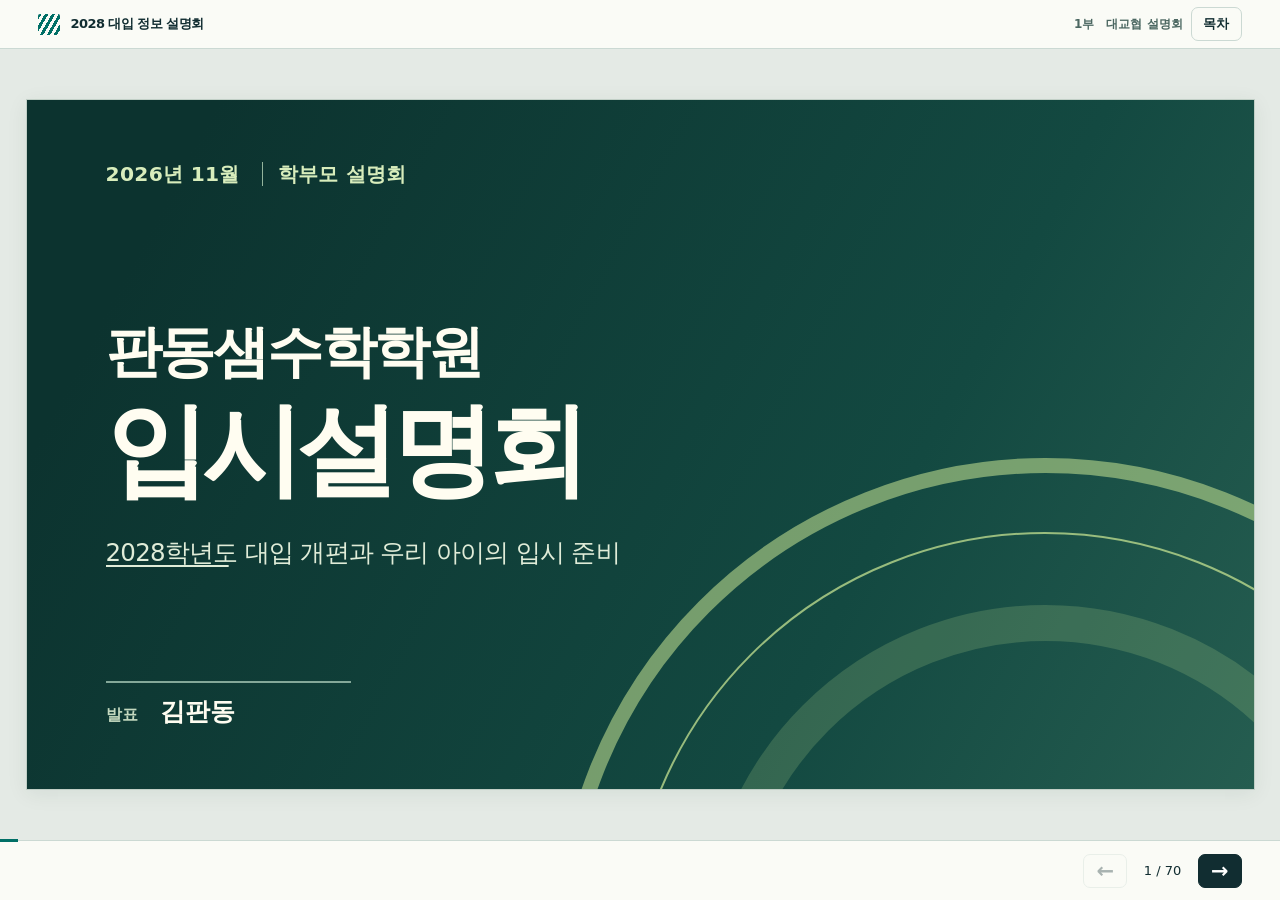
==== index.html @ 22a0c8f1 "Show full assessment criteria inline on slide 16" ====
<!doctype html>
<html lang="ko"><head><meta charset="utf-8"><meta name="viewport" content="width=device-width, initial-scale=1,viewport-fit=cover"><meta name="theme-color" content="#103e38"><title>2028 대입 정보 설명회</title><link rel="stylesheet" href="style.css?v=part1-legend-entry-1"><link rel="stylesheet" href="part1-mobile.css?v=2"><link rel="stylesheet" href="part1-intro.css?v=7"><link rel="stylesheet" href="parent-chapter.css?v=assessment2"></head><body data-former-map-count="6" data-map-url="part2.html"><header class="top"><div class="brand"><i aria-hidden="true"></i>2028 대입 정보 설명회</div><div class="topright"><span class="partlabel" id="part">1부　대교협 설명회</span><button id="toc" aria-haspopup="dialog">목차</button></div></header><main aria-label="발표 화면"><section class="slide" data-n="1" aria-label="판동샘수학학원 입시설명회"><div class="academy-cover"><div class="cover-art" aria-hidden="true"><i></i><i></i><i></i></div>
<p class="cover-edition">2026년 11월 <span>학부모 설명회</span></p>
<h1><span>판동샘수학학원</span>입시설명회</h1>
<p class="cover-sub"><span data-cue="line">2028학년도 대입 개편과 우리 아이의 입시 준비</span></p>
<p class="cover-speaker"><span>발표</span> 김판동</p></div></section>
<section class="slide" data-n="2" aria-label="CONTENTS" hidden><div class="contents"><small>2028 대입전형 주요사항</small><h1>CONTENTS</h1><a href="#3"><b>00</b>시작하기 전에<span>↗</span></a><a href="#6"><b>01</b>2028 인원 분석<span>↗</span></a><a href="#12"><b>02</b>5등급제 실시에 따른 변화<span>↗</span></a><a href="#43"><b>03</b>논서술형 평가 역량 변화<span>↗</span></a><a href="#48"><b>04</b>통합형 수능에 따른 변화<span>↗</span></a><a href="#62"><b>2부</b>진짜 우리가 궁금한것은<span>↗</span></a><a href="#65"><b>06</b>마무리<span>↗</span></a></div></section>
<section class="slide family-guide" data-n="family" hidden aria-label="2028학년도 대입 개편과 학년별 적용 기준"><div class="family-inner"><header><p>00　시작하기 전에 <span>2026년 11월 기준</span></p><h1>2028학년도 대입 개편과 학년별 적용 기준</h1></header><p class="family-topic">학년별 적용</p><section class="family-panel" id="family-panel-0" aria-label="학년별 적용"><div class="guide-pair"><div><h2>우리 아이는 몇 학년도 대입일까?</h2>
<table class="cohorts"><thead><tr><th>2026년 학년</th><th>대학 입학 연도</th><th>적용 제도</th></tr></thead><tbody><tr><th scope="row">고3</th><td>2027학년도</td><td>기존 대입제도</td></tr><tr><th data-cue="sweep" scope="row">고2</th><td data-cue="sweep" style="--cue-delay:150ms">2028학년도</td><td data-cue="sweep" style="--cue-delay:200ms">개편 첫 적용</td></tr><tr><th scope="row">고1</th><td>2029학년도</td><td>2028 개편 체제</td></tr><tr><th scope="row">중3</th><td>2030학년도</td><td>2028 개편 체제 기준</td></tr><tr><th scope="row">중2</th><td>2031학년도</td><td>2028 개편 체제 기준</td></tr><tr class="reform-possible"><th scope="row">중1</th><td>2032학년도</td><td>향후 재개편 가능</td></tr><tr class="reform-possible"><th scope="row">초6</th><td>2033학년도</td><td>향후 재개편 가능</td></tr></tbody></table></div>
<aside><h3>첫 적용은 지금 고2</h3>
<p>2027년에 수능을 보고 2028년에 대학에 입학합니다.</p>
<h4>무엇이 달라지나</h4><ul><li>국어·수학 영역의 선택과목 폐지</li><li>사회·과학탐구는 통합사회와 통합과학 모두 응시</li><li>고교 내신 석차등급은 9등급에서 5등급으로 전환</li><li>고교학점제에 맞춰 진로와 이수 과목을 함께 설계</li></ul></aside></div>
<p class="guide-note">중학생은 2028 체제를 기준으로 준비합니다. 향후 개편안이 확정되면 적용 제도가 달라질 수 있습니다.</p></section><footer>출처 · 교육부, 국가교육위원회, 국가법령정보센터 <span>03</span></footer></div></section>
<section aria-label="대입 과정 한눈에 보기" class="slide intro-slide" data-n="intro-map" hidden=""><header class="sheetHead"><div class="meta"><span>2028 대입전형 주요사항</span><span>00　시작하기 전에</span></div><h1>대입 과정 한눈에 보기</h1></header><div class="intro-body"><div class="map-focus" hidden=""><article class="route-story tone-0" hidden=""><small>수시모집</small><h2>학생부<mark>교과</mark>전형</h2><div class="story-schools"><small>2028학년도 전형 예시</small><ul><li>건국대 KU지역균형</li><li>숭실대 교과우수자전형</li><li>동국대 학교장추천인재</li></ul></div><p class="story-line">학교에서 꾸준히 쌓은 <b>내신</b>이 강점인 학생에게 어울립니다.</p></article><article class="route-story tone-1" hidden=""><small>수시모집 · 본문 표에서는 ‘종합’</small><h2><mark>학</mark>생부<mark>종</mark>합전형</h2><div class="story-schools"><small>2028학년도 전형 예시</small><ul><li>건국대 KU자기추천</li><li>숭실대 SSU미래인재(면접형)</li><li>동국대 Do Dream</li></ul></div><p class="story-line">관심 있는 과목에서 무엇을 어떻게 탐구했는지가 <b>학생부</b>에 드러나는 학생에게 어울립니다.</p></article><article class="route-story tone-2" hidden=""><small>수시모집</small><h2><mark>논술</mark>전형</h2><div class="story-schools"><small>2028학년도 전형 예시</small><ul><li>건국대 KU논술</li><li>숭실대 논술우수자전형</li><li>동국대 논술전형</li></ul></div><p class="story-line">제시문에서 찾은 근거나 수학 문제의 풀이 과정을 <b>논술 답안</b>에 설득력 있게 담는 학생에게 어울립니다.</p></article><article class="route-story tone-3" hidden=""><small>정시모집</small><h2>대학<mark>수</mark>학<mark>능</mark>력시험 <mark>위주</mark> 전형</h2><div class="story-schools"><small>2028학년도 전형 예시</small><ul><li>건국대 KU일반(학과·학부)</li><li>숭실대 수능(일반전형)</li><li>동국대 수능(일반)</li></ul></div><p class="story-line">모의고사 성적이 꾸준하고 <b>수능</b>에서 실력을 발휘하는 데 자신 있는 학생에게 어울립니다.</p></article></div>
<div class="route-root">대입</div><div class="routes"><section class="route-branch"><h2>수시모집</h2><p>수능 전에 원서 접수</p><div class="route-children"><div class="route-leaf tone-0" data-leaf="1"><strong>교과</strong><small>건국대 KU지역균형</small><span class="route-date">2027년 9월 접수<br/>12월까지 합격 발표</span></div><div class="route-leaf tone-1" data-leaf="2"><strong>학종</strong><small>건국대 KU자기추천</small><span class="route-date">2027년 9월 접수<br/>12월까지 합격 발표</span></div><div class="route-leaf tone-2" data-leaf="3"><strong>논술</strong><small>건국대 KU논술</small><span class="route-date">2027년 9월 접수<br/>대학별 고사 후 12월까지 발표</span></div></div></section><section class="route-branch regular"><h2>정시모집</h2><p>수능 성적 발표 후 원서 접수</p><div class="route-children"><div class="route-leaf tone-3" data-leaf="4"><strong>수능위주</strong><small>건국대 KU일반(학과·학부)</small><span class="route-date">2027년 11월 수능<br/>2028년 1월 접수 · 2월까지 발표</span></div></div></section></div>
<p class="intro-note">세부 내용은 대학별·전형별로 차이가 있습니다.</p></div><footer class="sheetFoot"><span>00　시작하기 전에</span><b>4</b></footer></section>
<section aria-label="자료 내 중요 단어 정리" class="slide intro-slide" data-n="intro-terms" hidden=""><header class="sheetHead"><div class="meta"><span>2028 대입전형 주요사항</span><span>00　시작하기 전에</span></div><h1>자료 내 중요 단어 정리</h1></header><div class="intro-body"><div aria-label="전형표 용어" class="gloss-tabs" role="tablist"><button aria-controls="term-panel-1" aria-selected="true" id="term-tab-1" role="tab" tabindex="0" type="button">학생부·내신·세특</button><button aria-controls="term-panel-0" aria-selected="false" id="term-tab-0" role="tab" tabindex="-1" type="button">수능 최저</button></div><section aria-labelledby="term-tab-1" class="gloss-panel" id="term-panel-1" role="tabpanel" tabindex="0"><h2><mark>학</mark>교<mark>생</mark>활기록<mark>부</mark> <span data-record-cue="short-name"><em>→ 학생부</em> <small>(교과학습발달상황)</small></span></h2>
<div class="record-sheet" data-record-cue="sheet"><h3>공통수학1 <small>한 학생의 한 학기 기록 예시</small></h3><dl>
<div><dt><span data-record-cue="grade-label">과목별 성적</span><b data-record-cue="grade-short">내신</b></dt><dd><ul class="grade-metrics" data-record-cue="metrics">
<li><strong>원점수</strong><em data-record-cue="scores">87점</em><p data-record-cue="raw-definition">지필·수행평가 결과를 반영 비율에 따라 합산한 학기 점수</p></li>
<li><strong>성취도</strong><em data-record-cue="scores">B</em><p data-record-cue="achievement-definition">과목의 학습 목표에 얼마나 도달했는지를 나타낸 수준</p></li>
<li><strong>석차등급</strong><em data-record-cue="scores">2등급 <small>(100명 중 20등)</small></em><p data-record-cue="rank-definition">같은 과목을 수강한 학생들 사이에서의 상대적 위치</p></li>
</ul></dd></div>
<div><dt><span data-record-cue="note-label"><mark>세</mark>부능력 및 <mark>특</mark>기사항</span><b data-record-cue="note-short">세특</b></dt><dd><p data-record-cue="note-definition">교과 담당 교사가 수업에서 관찰한 성취와 참여 과정을 기록합니다.</p><em data-record-cue="example-label">기록 예시</em><p data-record-cue="example-text">이차함수의 계수를 바꿔 그래프를 비교하고, 꼭짓점이 이동하는 이유를 식으로 설명함.</p></dd></div>
</dl></div></section><section aria-labelledby="term-tab-0" class="gloss-panel" hidden="" id="term-panel-0" role="tabpanel" tabindex="0"><h2><mark>수능최저</mark>학력기준 <em>→ 수능 최저</em></h2><p>가상 기준 <b class="score-rule">‘국어·수학·영어 중 2합 5’</b>를 적용해 봅시다. 세 영역에서 가장 좋은 두 등급을 골라 합이 5 이내인지 확인합니다.</p>
<div class="score-layout"><table class="score-report"><caption>예시 수능 성적표 · 단위는 등급, 1등급이 가장 높음</caption><thead><tr><th scope="col">영역</th><th scope="col">학생 A</th><th scope="col">학생 B</th></tr></thead><tbody>
<tr><th scope="row">국어</th><td class="chosen" style="--grade-step:0"><span class="grade-value">2</span></td><td class="chosen" style="--grade-step:6"><span class="grade-value">3</span></td></tr><tr><th scope="row">수학</th><td style="--grade-step:1"><span class="grade-value">4</span></td><td style="--grade-step:7"><span class="grade-value">4</span></td></tr><tr><th scope="row">영어</th><td class="chosen" style="--grade-step:2"><span class="grade-value">3</span></td><td class="chosen" style="--grade-step:8"><span class="grade-value">3</span></td></tr><tr><th scope="row">통합사회</th><td style="--grade-step:3"><span class="grade-value">2</span></td><td style="--grade-step:9"><span class="grade-value">2</span></td></tr><tr><th scope="row">통합과학</th><td style="--grade-step:4"><span class="grade-value">3</span></td><td style="--grade-step:10"><span class="grade-value">2</span></td></tr><tr><th scope="row">한국사</th><td style="--grade-step:5"><span class="grade-value">1</span></td><td style="--grade-step:11"><span class="grade-value">1</span></td></tr>
</tbody></table><div><article class="score-verdict"><h3>학생 A · 국어 2 + 영어 3</h3><strong>합 5 · 충족</strong><p>기준과 같아 통과합니다.</p></article><article class="score-verdict"><h3>학생 B · 국어 3 + 영어 3</h3><strong>합 6 · 미충족</strong><p>탐구가 2등급이어도 이 예시의 지정 영역에는 포함되지 않습니다.</p></article></div></div><div class="intro-keys"><span><b>최저 O</b> 수능 최저 적용</span><span><b>최저 X</b> 수능 최저 없음</span><span><b>의약 최저</b> 의약계열 기준 별도 확인</span></div></section></div><footer class="sheetFoot"><span>00　시작하기 전에</span><b>5</b></footer></section>

<section class="slide" data-n="3" aria-label="2028 인원 분석" hidden><div class="divider"><small>2028 대입전형 주요사항</small><div class="chapterNo">Chapter 1</div><h1>2028 인원 분석</h1><blockquote><span data-cue="line">정시 인원 감소</span>,<br/><span data-cue="line" style="--cue-delay:300ms">학생부종합 소폭 증가</span></blockquote></div></section>
<section class="slide" data-n="4" aria-label="수시 vs 정시 비율" hidden><header class="sheetHead"><div class="meta"><span>2028 대입전형 주요사항</span><span>01　2028 인원 분석</span></div><h1>수시 vs 정시 비율</h1></header><div class="content"><div class="twostack"><table class="native"><thead><tr><th colspan="2"></th><th colspan="3">2028</th><th colspan="3">2027</th></tr><tr><th scope="col">구분</th><th scope="col">항목</th><th scope="col">수도권</th><th scope="col">비수도권</th><th scope="col">합계</th><th scope="col">수도권</th><th scope="col">비수도권</th><th scope="col">합계</th></tr></thead><tbody><tr><th data-source-paper="gray" rowspan="3" scope="row">수시</th><td data-source-paper="gray">인원</td><td class="red" data-source-paper="cream">90,383</td><td class="red" data-source-paper="cream">191,152</td><td data-source-paper="cream">281,895</td><td class="red" data-source-paper="white">88,756</td><td class="red" data-source-paper="white">188,827</td><td data-source-paper="white">277,583</td></tr><tr><td data-source-paper="gray">비율</td><td class="red" data-source-paper="cream">(66.7)</td><td class="red" data-source-paper="cream">(89.7)</td><td data-source-paper="cream">(80.8)</td><td class="red" data-source-paper="white">(65.8)</td><td class="red" data-source-paper="white">(89.5)</td><td data-source-paper="white">(80.9)</td></tr><tr><td data-cue="sweep" data-source-paper="gray">증감</td><td data-cue="sweep" style="--cue-delay:150ms" data-source-paper="gray">1,627</td><td data-cue="sweep" style="--cue-delay:200ms" data-source-paper="white">2,685</td><td data-cue="finish" style="--cue-delay:250ms" data-source-paper="gray">4,312</td><td data-source-paper="white">1,300</td><td data-source-paper="white">432</td><td data-source-paper="white">1,732</td></tr><tr><th data-source-paper="sky" rowspan="3" scope="row">정시</th><td data-source-paper="sky">인원</td><td data-source-paper="pink">45,037</td><td data-source-paper="white">21,857</td><td data-source-paper="blue">66,894</td><td data-source-paper="white">46,031</td><td data-source-paper="white">22,103</td><td data-source-paper="white">68,134</td></tr><tr><td data-source-paper="sky">비율</td><td data-source-paper="pink">(33.3)</td><td data-source-paper="white">(10.3)</td><td data-source-paper="blue">(19.2)</td><td data-source-paper="white">(34.2)</td><td data-source-paper="white">(10.5)</td><td data-source-paper="white">(19.1)</td></tr><tr><td data-cue="sweep" data-source-paper="sky">증감</td><td data-cue="sweep" style="--cue-delay:150ms" class="red" data-source-paper="pink">-994</td><td data-cue="sweep" style="--cue-delay:200ms" class="red" data-source-paper="white">-246</td><td data-cue="finish" style="--cue-delay:250ms" class="red" data-source-paper="blue">-1,240</td><td class="red" data-source-paper="white">-294</td><td class="red" data-source-paper="white">-903</td><td class="red" data-source-paper="white">-1,197</td></tr><tr><th data-source-paper="gray" scope="row">합계</th><td data-source-paper="gray"></td><td data-source-paper="gray">135,420</td><td data-source-paper="white">213,009</td><td data-source-paper="gray">348,789</td><td data-source-paper="white">134,787</td><td data-source-paper="white">210,930</td><td data-source-paper="white">345,717</td></tr></tbody></table><table class="native"><thead><tr><th scope="col">구분</th><th scope="col">학생부교과</th><th scope="col">학생부종합</th><th scope="col">논술</th><th scope="col">실기</th><th scope="col">수능</th></tr></thead><tbody><tr><th data-source-paper="gray" scope="row">수도권</th><td data-source-paper="cream">27,954 (20.6)</td><td class="red" data-source-paper="cream">40,846 (30.2)</td><td data-source-paper="cream">11,443 (8.5)</td><td data-source-paper="cream">10,562 (7.8)</td><td data-source-paper="gold">42,314 (31.2)</td></tr><tr><th data-source-paper="sky" scope="row">비수도권</th><td class="red" data-source-paper="blue">130,547 (61.2)</td><td data-source-paper="blue">43,960 (20.6)</td><td data-source-paper="blue">1,284 (0.6)</td><td data-source-paper="blue">15,498 (8.0)</td><td data-source-ink="blue-note" data-source-paper="blue">19,743 (10.2)</td></tr><tr><th data-source-paper="gray" scope="row">합계</th><td data-source-paper="white">158,501 (45.4)</td><td data-source-paper="white">84,806 (24.3)</td><td data-source-paper="white">12,727 (3.6)</td><td data-source-paper="white">26,332 (7.5)</td><td data-source-ink="blue-note" data-source-paper="white">61,779 (17.7)</td></tr></tbody></table></div></div><footer class="sheetFoot"><span>출처 : 교육부 한국대학교육협의회</span><b>7</b></footer></section>
<section class="slide" data-n="5" aria-label="2028 전형별 비율(%)" hidden><header class="sheetHead"><div class="meta"><span>2028 대입전형 주요사항</span><span>01　2028 인원 분석</span></div><h1>2028 전형별 비율(%)</h1></header><div class="content"><div class="chart"><div class="keys"><i class="k0">교과</i><i class="k1">종합</i><i class="k2">논술</i><i class="k3">수능</i></div><div class="barrow"><b>스카이</b><div><span class="k0" style="flex:9.9">9.9</span><span data-cue="ring" class="k1" style="flex:45.9">45.9</span><span class="k2" style="flex:5.6">5.6</span><span class="k3" style="flex:34.8">34.8</span></div></div><div class="barrow"><b>15개</b><div><span class="k0" style="flex:12.6">12.6</span><span class="k1" style="flex:35.7">35.7</span><span class="k2" style="flex:8.6">8.6</span><span class="k3" style="flex:37.1">37.1</span></div></div><div class="barrow"><b>서울</b><div><span class="k0" style="flex:15.4">15.4</span><span class="k1" style="flex:33.2">33.2</span><span class="k2" style="flex:8.2">8.2</span><span class="k3" style="flex:34.5">34.5</span></div></div><div class="barrow"><b>수도권</b><div><span class="k0" style="flex:20.6">20.6</span><span class="k1" style="flex:30.2">30.2</span><span class="k2" style="flex:8.5">8.5</span><span class="k3" style="flex:31.2">31.2</span></div></div><div class="barrow"><b>교대</b><div><span class="k0" style="flex:4.8">4.8</span><span class="k1" style="flex:65.1">65.1</span><span class="k3" style="flex:30.6">30.6</span></div></div><div class="barrow"><b>지거국</b><div><span class="k0" style="flex:44.8">44.8</span><span class="k1" style="flex:29.4">29.4</span><span class="k2" style="flex:1.5">1.5</span><span class="k3" style="flex:20.2">20.2</span></div></div><div class="barrow"><b>전국</b><div><span class="k0" style="flex:45.4">45.4</span><span data-cue="ring" class="k1" style="flex:24.3">24.3</span><span class="k2" style="flex:3.6">3.6</span><span class="k3" style="flex:17.7">17.7</span></div></div><div class="axis"><span>0%</span><span>10%</span><span>20%</span><span>30%</span><span>40%</span><span>50%</span><span>60%</span><span>70%</span><span>80%</span><span>90%</span><span>100%</span></div></div></div><footer class="sheetFoot"><span>출처 : 교육부 한국대학교육협의회</span><b>8</b></footer></section>
<section class="slide" data-n="6" aria-label="고교교육 기여대학 지원사업 선정 결과" hidden><header class="sheetHead"><div class="meta"><span>2028 대입전형 주요사항</span><span>01　2028 인원 분석</span></div><h1>고교교육 기여대학 지원사업 선정 결과</h1></header><div class="content"><h3>2025~2026 자율공모사업 대학별 주요 계획</h3><table class="native"><thead><tr><th scope="col">분야</th><th scope="col">대학</th><th scope="col">주요 내용</th></tr></thead><tbody><tr><th scope="row">전형 운영 개선</th><td>서울대</td><td>입학전형에 교육과정 요소 활용을 확대하는 등 개정 교육과정과의 연계성을 강화하여 학교 중심 교육 실현 · 입학전형 개편 내용 조기 안내 추진</td></tr></tbody></table><blockquote class="extract">한편, 본 사업에 참여하는 수도권 대학에는 <span data-cue="line">수능 위주 전형 30% 이상</span> 선발을 유도(사업 참여요건)하며, 그중 일부 대학에만 40% 이상 선발 요건을 적용한다. 다만, 40% 이상 선발 요건을 적용받는 대학 중에서도 ‘전형 운영 개선’ 자율공모사업에 선정된 <mark class="inkEm">3개 대학(동국대, 서울대, 한양대)</mark>은, 고교 교육과정 변화 등에 맞춰 대입전형을 개선해 보다 유연하게 고교교육 내실화를 지원할 수 있도록 2028학년도부터 수도권 타 대학과 동일한 수준의 요건(수능 위주 전형 30% 이상)을 적용받는다.</blockquote><div class="ribbon">2027 시행계획 기준 정시 수능위주 전형 서류평가 반영 대학 : 서울대, 한양대, 동국대</div></div><footer class="sheetFoot"><span>출처 : 교육부 한국대학교육협의회</span><b>9</b></footer></section>
<section class="slide" data-n="7" aria-label="지역별 전형별 선발 비율" hidden><header class="sheetHead"><div class="meta"><span>2028 대입전형 주요사항</span><span>01　2028 인원 분석</span></div><h1>지역별 전형별 선발 비율</h1></header><div class="content"><table class="native region"><thead><tr><th></th><th colspan="6">2028</th><th colspan="4">2027</th><th colspan="4">2028-2027</th></tr><tr><th scope="col">구분</th><th scope="col">교과</th><th scope="col">종합</th><th scope="col">논술</th><th scope="col">수능</th><th scope="col">수시</th><th scope="col">정시</th><th scope="col">교과</th><th scope="col">종합</th><th scope="col">논술</th><th scope="col">수능</th><th scope="col">교과</th><th data-cue="down" scope="col">종합</th><th scope="col">논술</th><th scope="col">수능</th></tr></thead><tbody><tr><th data-source-paper="blue" scope="row">전국</th><td class="red" data-source-paper="white">45.5</td><td data-source-paper="white">24.4</td><td data-source-paper="white">3.7</td><td data-source-paper="white">17.7</td><td data-source-paper="blue">77.7</td><td data-source-ink="blue-note" data-source-paper="blue">19.2</td><td class="red" data-source-paper="cream">45.3</td><td data-source-paper="cream">23.7</td><td data-source-paper="cream">3.7</td><td data-source-paper="cream">18.3</td><td data-source-paper="white">0.2</td><td data-cue="down" style="--cue-delay:120ms" data-source-paper="white">0.6</td><td class="red" data-source-paper="white">-0.0</td><td class="red" data-source-paper="white">-0.5</td></tr><tr><th data-source-paper="blue" scope="row">수도권</th><td data-source-paper="white">20.2</td><td data-source-paper="white">30.3</td><td data-source-paper="white">8.4</td><td class="red" data-source-paper="white">31.4</td><td data-source-paper="blue">63.2</td><td data-source-ink="blue-note" data-source-paper="blue">33.4</td><td data-source-paper="cream">20.7</td><td data-source-paper="cream">29.0</td><td data-source-paper="cream">8.2</td><td class="red" data-source-paper="cream">32.2</td><td class="red" data-source-paper="white">-0.5</td><td data-cue="down" style="--cue-delay:140ms" data-source-paper="white">1.2</td><td data-source-paper="white">0.3</td><td class="red" data-source-paper="white">-0.8</td></tr><tr><th data-source-paper="blue" scope="row">비수도권</th><td class="red" data-source-paper="white">61.6</td><td data-source-paper="white">20.6</td><td data-source-paper="white">0.6</td><td data-source-paper="white">9.1</td><td data-source-paper="blue">86.8</td><td data-source-ink="blue-note" data-source-paper="blue">10.2</td><td class="red" data-source-paper="cream">61.0</td><td data-source-paper="cream">20.4</td><td data-source-paper="cream">0.8</td><td data-source-paper="cream">9.4</td><td data-source-paper="white">0.6</td><td data-cue="down" style="--cue-delay:160ms" data-source-paper="white">0.3</td><td class="red" data-source-paper="white">-0.2</td><td class="red" data-source-paper="white">-0.3</td></tr><tr><th data-source-paper="peach" scope="row">서울</th><td data-source-paper="peach">15.6</td><td data-source-paper="peach">32.6</td><td data-source-paper="peach">8.1</td><td class="red" data-source-paper="peach">34.4</td><td data-source-paper="peach">60.1</td><td data-source-ink="blue-note" data-source-paper="peach">36.2</td><td data-source-paper="peach">15.0</td><td data-source-paper="peach">31.6</td><td data-source-paper="peach">7.9</td><td class="red" data-source-paper="peach">36.0</td><td data-source-paper="peach">0.6</td><td data-cue="down" style="--cue-delay:180ms" data-source-paper="peach">1.0</td><td data-source-paper="peach">0.2</td><td class="red" data-source-paper="peach">-1.6</td></tr><tr><th data-source-paper="peach" scope="row">경기인천</th><td class="red" data-source-paper="peach">29.1</td><td data-source-paper="peach">25.9</td><td data-source-paper="peach">9.0</td><td data-source-paper="peach">25.6</td><td data-source-paper="peach">69.3</td><td data-source-ink="blue-note" data-source-paper="peach">28.0</td><td class="red" data-source-paper="peach">31.5</td><td data-source-paper="peach">24.2</td><td data-source-paper="peach">8.6</td><td data-source-paper="peach">25.1</td><td class="red" data-source-paper="peach">-2.4</td><td data-cue="down" style="--cue-delay:200ms" data-source-paper="peach">1.7</td><td data-source-paper="peach">0.4</td><td data-source-paper="peach">0.5</td></tr><tr><th data-source-paper="blue" scope="row">강원</th><td class="red" data-source-paper="white">57.6</td><td data-source-paper="white">24.3</td><td data-source-paper="white">1.0</td><td data-source-paper="white">11.2</td><td data-source-paper="blue">86.9</td><td data-source-ink="blue-note" data-source-paper="blue">11.8</td><td class="red" data-source-paper="cream">57.6</td><td data-source-paper="cream">24.4</td><td data-source-paper="cream">1.0</td><td data-source-paper="cream">11.2</td><td class="red" data-source-paper="white">-0.0</td><td data-cue="down" style="--cue-delay:220ms" class="red" data-source-paper="white">-0.1</td><td class="red" data-source-paper="white">-0.0</td><td data-source-paper="white">0.0</td></tr><tr><th data-source-paper="blue" scope="row">충청</th><td class="red" data-source-paper="white">56.3</td><td data-source-paper="white">20.5</td><td data-source-paper="white">1.5</td><td data-source-paper="white">10.4</td><td data-source-paper="blue">85.2</td><td data-source-ink="blue-note" data-source-paper="blue">12.3</td><td class="red" data-source-paper="cream">55.3</td><td data-source-paper="cream">20.4</td><td data-source-paper="cream">1.7</td><td data-source-paper="cream">11.0</td><td data-source-paper="white">1.1</td><td data-cue="down" style="--cue-delay:240ms" data-source-paper="white">0.1</td><td class="red" data-source-paper="white">-0.1</td><td class="red" data-source-paper="white">-0.6</td></tr><tr><th data-source-paper="blue" scope="row">대경</th><td class="red" data-source-paper="white">55.7</td><td data-source-paper="white">24.5</td><td data-source-paper="white">1.5</td><td data-source-paper="white">8.2</td><td data-source-paper="blue">85.5</td><td data-source-ink="blue-note" data-source-paper="blue">9.0</td><td class="red" data-source-paper="cream">56.5</td><td data-source-paper="cream">23.9</td><td data-source-paper="cream">1.5</td><td data-source-paper="cream">8.6</td><td class="red" data-source-paper="white">-0.8</td><td data-cue="down" style="--cue-delay:260ms" data-source-paper="white">0.7</td><td class="red" data-source-paper="white">-0.0</td><td class="red" data-source-paper="white">-0.4</td></tr><tr><th data-source-paper="blue" scope="row">부울경</th><td class="red" data-source-paper="white">63.9</td><td data-source-paper="white">21.2</td><td data-source-paper="white">0.0</td><td data-source-paper="white">10.2</td><td data-source-paper="blue">87.1</td><td data-source-ink="blue-note" data-source-paper="blue">11.3</td><td class="red" data-source-paper="cream">60.9</td><td data-source-paper="cream">21.6</td><td data-source-paper="cream">0.7</td><td data-source-paper="cream">10.3</td><td data-source-paper="white">2.9</td><td data-cue="down" style="--cue-delay:280ms" class="red" data-source-paper="white">-0.4</td><td class="red" data-source-paper="white">-0.7</td><td class="red" data-source-paper="white">-0.1</td></tr><tr><th data-source-paper="blue" scope="row">호남</th><td class="red" data-source-paper="white">66.6</td><td data-source-paper="white">19.8</td><td data-source-paper="white">0.0</td><td data-source-paper="white">6.8</td><td data-source-paper="blue">88.6</td><td data-source-ink="blue-note" data-source-paper="blue">7.5</td><td class="red" data-source-paper="cream">67.5</td><td data-source-paper="cream">18.8</td><td data-source-paper="cream">0.0</td><td data-source-paper="cream">7.1</td><td class="red" data-source-paper="white">-0.9</td><td data-cue="down" style="--cue-delay:300ms" data-source-paper="white">1.0</td><td data-source-paper="white">0.0</td><td class="red" data-source-paper="white">-0.3</td></tr><tr><th data-source-paper="blue" scope="row">제주</th><td class="red" data-source-paper="white">47.3</td><td data-source-paper="white">24.6</td><td data-source-paper="white">0.0</td><td data-source-paper="white">22.9</td><td data-source-paper="blue">73.2</td><td data-source-ink="blue-note" data-source-paper="blue">23.9</td><td class="red" data-source-paper="cream">46.4</td><td data-source-paper="cream">25.3</td><td data-source-paper="cream">0.0</td><td data-source-paper="cream">23.1</td><td data-source-paper="white">0.9</td><td data-cue="down" style="--cue-delay:320ms" data-source-paper="white">-0.8</td><td data-source-paper="white">0.0</td><td class="red" data-source-paper="white">-0.2</td></tr></tbody></table><div class="ribbon">지역별 전반적으로 학생부종합전형 비율 상승</div></div><footer class="sheetFoot"><span>출처 : 교육부 한국대학교육협의회</span><b>10</b></footer></section>
<section class="slide" data-n="8" aria-label="그럼에도 변화가 큰 대학들은?" hidden><header class="sheetHead"><div class="meta"><span>2028 대입전형 주요사항</span><span>01　2028 인원 분석</span></div><h1>그럼에도 변화가 큰 대학들은?</h1></header><div class="content"><div class="tablegroup"><table class="native"><thead><tr><th></th><th colspan="6">2028</th><th colspan="4">2027</th><th colspan="4">2028-2027</th></tr><tr><th>구분</th><th>교과</th><th>종합</th><th>논술</th><th>수능</th><th>수시</th><th>정시</th><th>교과</th><th>종합</th><th>논술</th><th>수능</th><th>교과</th><th>종합</th><th>논술</th><th>수능</th></tr></thead><tbody><tr class="source-group-1"><th class="">공주교대</th><td class="tintgold"></td><td class="tintgold">69.5</td><td class="tintgold"></td><td class="tintgold">30.5</td><td class="">69.5</td><td class="">29.0</td><td class="tintgold"></td><td class="tintgold">51.9</td><td class="tintgold"></td><td class="tintgold">48.1</td><td class="tintgold"></td><td data-cue="ring" class="">17.6</td><td class="tintgold"></td><td data-cue="ring" class="red">-17.6</td></tr><tr class="source-group-1"><th class="">동국대</th><td class="">18.3</td><td class="">35.8</td><td class="">8.8</td><td class="">30.0</td><td class="">65.3</td><td class="">30.0</td><td class="">12.5</td><td class="">31.6</td><td class="">8.7</td><td class="">40.0</td><td class="">5.8</td><td class="">4.2</td><td class="">0.1</td><td class="red">-10.0</td></tr><tr class="source-group-1"><th class="">한양대</th><td class="">14.7</td><td class="">39.3</td><td class="">8.4</td><td class="">30.2</td><td class="">62.9</td><td class="">32.5</td><td class="">10.1</td><td class="">35.3</td><td class="">6.9</td><td class="">40.1</td><td class="">4.7</td><td class="">4.0</td><td class="">1.5</td><td class="red">-9.9</td></tr><tr class="source-group-1"><th class="">연세대</th><td class="">14.1</td><td class="">41.2</td><td class="">8.3</td><td class="">30.7</td><td class="">66.2</td><td class="">33.8</td><td class="">12.8</td><td class="">31.0</td><td class="">7.3</td><td class="">40.0</td><td class="">1.3</td><td class="">10.2</td><td class="">1.0</td><td class="red">-9.3</td></tr><tr class="source-group-1"><th class="">서울대</th><td class="tintgold"></td><td class="">64.3</td><td class="tintgold"></td><td class="">32.8</td><td class="tintgold">65.7</td><td class="tintgold">34.3</td><td class="">0.0</td><td class="tintgold">57.2</td><td class="tintgold"></td><td class="">40.9</td><td class="tintgold"></td><td class="tintgold">7.2</td><td class="tintgold"></td><td class="red">-8.2</td></tr><tr class="source-group-1"><th class="">홍익대</th><td class="">23.9</td><td class="">18.6</td><td class="">13.9</td><td class="">29.3</td><td class="">63.2</td><td class="">29.3</td><td class="">12.5</td><td class="">26.4</td><td class="">13.9</td><td class="">32.7</td><td class="">11.4</td><td class="red">-7.8</td><td class="">0.0</td><td class="red">-3.5</td></tr><tr class="source-group-2"><th class="">성결대</th><td class="">43.7</td><td class="">19.9</td><td class=""></td><td class="">26.9</td><td class="">70.8</td><td class="">29.2</td><td class="">69.5</td><td class="">9.2</td><td class=""></td><td class="">10.8</td><td class="red">-25.8</td><td class="">10.7</td><td class=""></td><td class="">16.1</td></tr><tr class="source-group-2"><th class="">동덕여대</th><td class="">10.2</td><td class="">17.5</td><td class="">13.1</td><td class="">34.1</td><td class="">58.2</td><td class="">36.7</td><td class="">11.0</td><td class="">20.2</td><td class="">14.9</td><td class="">28.7</td><td class="red">-0.9</td><td class="red">-2.7</td><td class="red">-1.8</td><td class="">5.4</td></tr><tr class="source-group-2"><th class="">전남대</th><td class="">78.8</td><td class="">18.1</td><td class=""></td><td class="">3.2</td><td class="">95.2</td><td class="">3.2</td><td class="">69.6</td><td class="">25.2</td><td class=""></td><td class="">3.1</td><td class="">9.2</td><td class="red">-7.1</td><td class=""></td><td class=""></td></tr><tr class="source-group-3"><th class="aqua tintblue">부산대</th><td class="aqua tintblue">38.5</td><td class="aqua tintblue">28.9</td><td class="tintblue"></td><td class="aqua tintblue">28.2</td><td class="aqua tintblue">71.8</td><td class="aqua tintblue">28.2</td><td class="aqua tintblue">31.3</td><td class="aqua tintblue">25.2</td><td class="aqua tintblue">6.8</td><td class="aqua tintblue">30.9</td><td class="aqua tintblue">7.2</td><td class="aqua tintblue">3.7</td><td class="red tintblue">-6.8</td><td class="red tintblue">-2.7</td></tr><tr class="source-group-3"><th class="aqua tintblue">한양대(에)</th><td class="aqua tintblue">14.6</td><td class="aqua tintblue">35.7</td><td class="aqua tintblue">7.8</td><td class="aqua tintblue">33.3</td><td class="aqua tintblue">59.3</td><td class="aqua tintblue">36.2</td><td class="aqua tintblue">20.5</td><td class="aqua tintblue">37.3</td><td class="aqua tintblue">0.0</td><td class="aqua tintblue">33.0</td><td class="red tintblue">-5.9</td><td class="red tintblue">-1.6</td><td class="aqua tintblue">7.8</td><td class="aqua tintblue">0.3</td></tr><tr class="source-group-3"><th class="aqua tintblue">한성대</th><td class="aqua tintblue">25.6</td><td class="aqua tintblue">27.7</td><td class="aqua tintblue">6.0</td><td class="aqua tintblue">30.1</td><td class="aqua tintblue">63.1</td><td class="aqua tintblue">30.8</td><td class="aqua tintblue">30.6</td><td class="aqua tintblue">28.9</td><td class="aqua tintblue">0.0</td><td class="aqua tintblue">30.1</td><td class="red tintblue">-4.9</td><td class="red tintblue">-1.2</td><td class="aqua tintblue">6.0</td><td class="aqua tintblue">0.0</td></tr></tbody></table></div><div class="ribbon">수능 선발 인원 변화 VS 논술전형 폐지와 신설</div></div><footer class="sheetFoot"><span>출처 : 교육부 한국대학교육협의회</span><b>11</b></footer></section>
<section class="slide" data-n="9" aria-label="5등급제 실시에 따른 변화" hidden><div class="divider"><small>2028 대입전형 주요사항</small><div class="chapterNo">Chapter 2</div><h1>5등급제 실시에 따른 변화</h1><blockquote><span data-cue="line">서류평가</span> 도입 증가/<span data-cue="line">최저기준</span> 요구 대학 증가<br/><span data-cue="line">출결</span> 반영 증가</blockquote></div></section>
<section class="slide" data-n="10" aria-label="상대평가 9등급 → 5등급" hidden><header class="sheetHead"><div class="meta"><span>2028 대입전형 주요사항</span><span>02　5등급제 실시에 따른 변화</span></div><h1>상대평가 9등급 → 5등급</h1></header><div class="content"><figure class="grade-figure"><figcaption>등급별 비율 <span>단위 % · 괄호 안은 누적 비율</span></figcaption><div class="grade-rows"><h3>9등급제</h3><div class="grade-band" style="grid-template-columns:4fr 7fr 12fr 17fr 20fr 17fr 12fr 7fr 4fr"><div aria-label="1등급, 비율 4%, 누적 4%"><b>4</b><small>(4)</small></div><div aria-label="2등급, 비율 7%, 누적 11%"><b>7</b><small>(11)</small></div><div aria-label="3등급, 비율 12%, 누적 23%"><b>12</b><small>(23)</small></div><div aria-label="4등급, 비율 17%, 누적 40%"><b>17</b><small>(40)</small></div><div aria-label="5등급, 비율 20%, 누적 60%"><b>20</b><small>(60)</small></div><div aria-label="6등급, 비율 17%, 누적 77%"><b>17</b><small>(77)</small></div><div aria-label="7등급, 비율 12%, 누적 89%"><b>12</b><small>(89)</small></div><div aria-label="8등급, 비율 7%, 누적 96%"><b>7</b><small>(96)</small></div><div aria-label="9등급, 비율 4%, 누적 100%"><b>4</b><small>(100)</small></div></div><div aria-label="누적 34%에서 66%까지. 6%, 20%, 6% 구간을 합산" class="grade-bridge"><div><span data-cue="sweep">6%</span><span data-cue="sweep" style="--cue-delay:250ms">20%</span><span data-cue="sweep" style="--cue-delay:400ms">6%</span></div></div><h3>5등급제</h3><div class="grade-band" style="grid-template-columns:10fr 24fr 32fr 24fr 10fr"><div aria-label="1등급, 비율 10%, 누적 10%"><b>10</b><small>(10)</small></div><div aria-label="2등급, 비율 24%, 누적 34%"><b>24</b><small>(34)</small></div><div data-cue="ring" style="--cue-delay:650ms" aria-label="3등급, 비율 32%, 누적 66%" class="widest"><b>32</b><small>(66)</small></div><div aria-label="4등급, 비율 24%, 누적 90%"><b>24</b><small>(90)</small></div><div aria-label="5등급, 비율 10%, 누적 100%"><b>10</b><small>(100)</small></div></div></div><p class="grade-takeaway"><b>3등급이 가장 넓습니다.</b> 누적 34%에서 66%까지, 전체의 32%가 한 등급에 들어갑니다.</p></figure><div class="ribbon">성적 차이는 줄지만 상대평가 반영 선발 VS 같은 등급 내 더 우수한 학생 선발 희망</div></div><footer class="sheetFoot"><span>출처 : 교육부 한국대학교육협의회</span><b>13</b></footer></section>
<section class="slide" data-n="11" aria-label="개편된 내신성적 평가방법이 고등학교에 미칠 영향" hidden><header class="sheetHead"><div class="meta"><span>2028 대입전형 주요사항</span><span>02　5등급제 실시에 따른 변화</span></div><h1>개편된 내신성적 평가방법이 고등학교에 미칠 영향</h1></header><div class="content"><div class="itemlist"><div><b>01</b><p>1.0의 세계? 의외로 내신성적의 <span class="inkEm">변별력은 확보</span> 가능</p></div><div><b>02</b><p><span data-cue="line">동일 등급 내 우수 학생 선발</span>을 위해 <span class="inkEm"><span data-cue="line" style="--cue-delay:300ms">전형요소 추가 반영</span></span></p></div><div><b>03</b><p>고교학점제 실시로 인하여 <span class="inkEm">과목 이수</span> 현황 중요도 증가</p></div><div><b>04</b><p>석차등급만 활용하지 않고 <span class="inkEm">성취도, 원점수</span>, 과목평균 등 다양한 지표 활용</p></div><div><b>05</b><p>5등급 VS 9등급 경쟁 방식 다양화</p></div></div></div><footer class="sheetFoot"><span>출처 : 교육부 한국대학교육협의회</span><b>14</b></footer></section>
<section class="slide" data-n="12" aria-label="교과학습발달상황 용어" hidden><header class="sheetHead"><div class="meta"><span>2028 대입전형 주요사항</span><span>02　5등급제 실시에 따른 변화</span></div><h1>교과학습발달상황 용어</h1></header><div class="content"><table class="native terms"><thead><tr><th scope="col">관리주체</th><th scope="col">용어</th><th scope="col">내용</th></tr></thead><tbody><tr><th rowspan="6" scope="row">학생</th><td>원점수</td><td>학생이 받은 점수(지필고사 + 수행평가)</td></tr><tr class="term-cream"><td>석차등급</td><td>학생이 받은 등수 / 전체 이수자 수 를 활용하여 5등급으로 산출</td></tr><tr class="term-peach"><td><span class="inkEm">성취도</span></td><td>고정 또는 추정 분할에 의하여 A부터 E까지 분류</td></tr><tr><td>개설과목</td><td>2022 개정 교육과정 국영수사과 83과목 / 공통(18), 일반(17), 진로(30), 융합(18)</td></tr><tr><td>세부특기사항</td><td>과목별 1500바이트</td></tr><tr class="term-peach"><td><span class="inkEm">과목 이수 상황</span></td><td>추가학습 이수 여부, 대체 이수 등</td></tr><tr><th rowspan="9" scope="row">학교</th><td>학점</td><td>기본 4학점 / 학교 교육과정에 의해 1학점 증감 가능</td></tr><tr><td>평균</td><td>수강자 전체 인원의 원점수 / 수강자 수</td></tr><tr><td>수강자 수</td><td>과목별 수강 인원(5인 이하 소인수 과목 등급 미 산출)</td></tr><tr><td><span class="inkEm">과목 개설 유형</span></td><td>공동 / 온라인 / 학교 밖 교육과정 등</td></tr><tr class="term-peach"><td><span class="inkEm">성취 비율</span></td><td>A~E까지 각 <span class="inkEm">성취도</span>별 비율(2015 진로선택과목 A~C 3단계에서 5단계로 세분화)</td></tr><tr class="term-peach"><td><span class="inkEm">성취도별 분할점수</span></td><td>고정분할(90/80/70/60/40) VS 추정분할(?/?/?/?/?)</td></tr><tr class="term-peach"><td><span class="inkEm">지필-수행평가 비율</span></td><td>교육청 별 차이가 있음. 최소 수행평가 비율 40%</td></tr><tr class="term-peach"><td><span class="inkEm">수행평가 영역명</span></td><td>수행평가 관련 정보</td></tr><tr><td>교육과정 편성표</td><td>학교 지정 과목, 선택과목 편성 여부</td></tr></tbody></table></div><footer class="sheetFoot"><span>출처 : 교육부 한국대학교육협의회</span><b>15</b></footer></section>
<section class="slide assessment-slide" data-n="assessment" aria-label="대입에서 수행평가의 역할" hidden><header class="sheetHead"><div class="meta"><span>2028 대입전형 주요사항</span><span>02　5등급제 실시에 따른 변화</span></div><h1>대입에서 수행평가의 역할</h1></header><div class="assessment-body"><p class="assessment-intro">관내 한 고등학교에서는 두 과목 모두 <strong>과목 성적의 절반</strong>을 수행평가로 산출합니다.</p><div class="assessment-grid"><article class="assessment-subject"><h2>화법과 작문<small>수행평가 50%</small></h2><div class="assessment-stack" aria-hidden="true"><span class="tone-a" style="--weight:25">25%</span><span class="tone-b" style="--weight:25">25%</span><span class="other" style="--weight:50">그 외 50%</span></div><ul><li><i aria-hidden="true" class="tone-a"></i>사회 문제 해결 방안 발표하기<b>25%</b></li><li><i aria-hidden="true" class="tone-b"></i>국어 생활 공익광고 기획 프로젝트<b>25%</b></li></ul><p class="assessment-summary"><strong>평가 기준</strong>다양한 담화의 맥락과 구조를 심층적으로 파악하고 담화의 주제에 긴밀하게 관련된 내용을 논리적이고 일관된 구조로 제시하며 응결 장치를 적극적으로 활용하여 응집성이 높은 담화를 능동적으로 구성할 수 있다. 맥락을 고려한 정제된 언어 표현 전략의 사용이 의사소통에 기여하는 바를 깊이 있게 이해하고 정제된 언어적 표현 전략 및 적절한 비언어적 표현 전략을 효과적으로 활용하여 발표할 수 있다. 개인이 다양한 언어 공동체에 속할 수 있음을 알고 자신이 속한 언어 공동체의 담화 관습을 심층적으로 이해할 수 있으며, 실생활에서 다양한 문화와 관점을 존중하는 의사소통 문화 형성에 지속적이고 적극적으로 기여하는 태도를 지닌다.</p></article><article class="assessment-subject"><h2>미적분 Ⅰ<small>수행평가 50%</small></h2><div class="assessment-stack" aria-hidden="true"><span class="tone-a" style="--weight:20">20%</span><span class="tone-b" style="--weight:20">20%</span><span class="tone-c" style="--weight:10">10%</span><span class="other" style="--weight:50">그 외 50%</span></div><ul><li><i aria-hidden="true" class="tone-a"></i>함수의 극한과 연속 탐구<b>20%</b></li><li><i aria-hidden="true" class="tone-b"></i>도함수를 활용한 문제 해결<b>20%</b></li><li><i aria-hidden="true" class="tone-c"></i>수학 배움 일지<b>10%</b></li></ul><p class="assessment-summary"><strong>평가 기준</strong>함수의 극한의 뜻을 설명할 수 있다. 함수의 극한에 대한 성질을 설명할 수 있고 여러 가지 함수의 극한값을 구할 수 있다. 함수의 연속을 극한으로 탐구하고 설명할 수 있다. 연속함수의 성질을 설명하고, 이를 활용하여 다양한 문제를 해결할 수 있다.</p></article></div><div class="assessment-flow"><h2>보고서와 발표의 흐름</h2><ol><li>동기</li><li>과정</li><li>결과</li><li>추후 계획</li></ol></div></div><footer class="sheetFoot"><span>출처 : 관내 모고등학교 수행평가 영역명 및 평가</span><b>16</b></footer></section>
<section class="slide course-table-slide" data-n="curriculum" aria-label="2022 개정 교육과정 교과 구성" hidden><header class="sheetHead"><div class="meta"><span>2028 대입 정보 설명회</span><span>02　5등급제 실시에 따른 변화</span></div><h1>2022 개정 교육과정 교과 구성</h1></header><div class="content"><div class="course-scroll" role="region" aria-label="교과별 공통·선택과목 표" tabindex="0"><table class="native course-table"><colgroup><col style="width:8%"><col style="width:15%"><col style="width:18%"><col style="width:32%"><col style="width:27%"></colgroup><thead><tr><th scope="col" rowspan="2">교과(군)</th><th scope="col" rowspan="2">공통과목</th><th colspan="3" scope="colgroup">선택과목</th></tr><tr><th scope="col">일반 선택</th><th scope="col">진로 선택</th><th scope="col">융합 선택</th></tr></thead><tbody><tr><th scope="row">국어</th><td>공통국어1·2</td><td><span class="core-ink">화법과 언어, 독서와 작문, 문학</span></td><td>주제 탐구 독서, 문학과 영상, 직무 의사소통</td><td>독서 토론과 글쓰기, 매체 의사소통, 언어생활 탐구</td></tr><tr><th scope="row">수학</th><td>공통수학1·2<br>(기본수학1·2)</td><td><span class="core-ink">대수, 미적분Ⅰ, 확률과 통계</span></td><td><span class="select-ink">미적분Ⅱ, 기하</span>, 경제 수학, 인공지능 수학, 직무 수학</td><td>수학과 문화, 실용 통계, 수학과제 탐구</td></tr><tr><th scope="row">영어</th><td>공통영어1·2<br>(기본영어1·2)</td><td><span class="core-ink">영어Ⅰ, 영어Ⅱ</span>, 영어 독해와 작문</td><td>영미 문학 읽기, 영어 발표와 토론, 심화 영어, 심화 영어 독해와 작문, 직무 영어</td><td>실생활 영어 회화, 미디어 영어, 세계 문화와 영어</td></tr><tr><th scope="row">사회<br>(역사·도덕)</th><td class="core-bg"><span class="core-ink">한국사1·2</span><br><span class="core-ink">통합사회1·2</span></td><td>세계시민과 지리, 세계사, 사회와 문화, 현대사회와 윤리</td><td>한국지리 탐구, 도시의 미래 탐구, 동아시아 역사 기행, 정치, 법과 사회, 경제, 윤리와 사상, 인문학과 윤리, 국제 관계의 이해</td><td><span class="select-ink">여행지리, 역사로 탐구하는 현대 세계, 사회문제 탐구, 금융과 경제생활, 윤리문제 탐구, 기후변화와 지속가능한 세계</span></td></tr><tr><th scope="row">과학</th><td><span class="core-ink">통합과학1·2</span><br><span class="select-ink">과학탐구실험1·2</span></td><td>물리학, 화학, 생명과학, 지구과학</td><td>역학과 에너지, 전자기와 양자, 물질과 에너지, 화학 반응의 세계, 세포와 물질대사, 생물의 유전, 지구시스템과학, 행성우주과학</td><td><span class="select-ink">과학의 역사와 문화, 기후변화와 환경생태, 융합과학 탐구</span></td></tr></tbody><tfoot><tr><th scope="row">과목 수</th><td>16 / 2</td><td>17</td><td>30*</td><td>9 / 9</td></tr></tfoot></table></div><p class="course-note">* 사진 하단에는 진로 선택이 29개로 표기되어 있습니다. 표에 열거된 과목을 합하면 30개입니다.</p></div><footer class="sheetFoot"><span>출처 : 교육부 한국대학교육협의회</span><b>17</b></footer></section>
<section class="slide khu-courses" data-n="khu-courses" aria-label="경희대 자연계열 핵심·권장 과목" hidden><header class="sheetHead"><div class="meta"><span>2028 대입전형 주요사항</span><span>02　5등급제 실시에 따른 변화</span></div><h1>경희대 자연계열 핵심·권장 과목</h1></header><div class="content"><p class="matrix-key"><span class="core">핵</span> 핵심 과목　권 권장 과목</p><table class="matrix" aria-label="경희대 자연계열 핵심·권장 과목"><colgroup><col class="major-col"></colgroup><colgroup span="5"></colgroup><colgroup span="12"></colgroup><thead><tr><th scope="col" rowspan="2">모집단위</th><th scope="colgroup" colspan="5">수학</th><th scope="colgroup" class="sci" colspan="12">과학</th></tr><tr><th scope="col" class="math">대수<br>미적</th><th scope="col" class="math">확통</th><th scope="col" class="math focus">미적2</th><th scope="col" class="math">기하</th><th scope="col" class="math">인공</th><th scope="col" class="sci">물리</th><th scope="col" class="sci focus">역학</th><th scope="col" class="sci focus">전자기</th><th scope="col" class="sci">화학</th><th scope="col" class="sci focus">물질</th><th scope="col" class="sci focus">화학<br>반응</th><th scope="col" class="sci">생명</th><th scope="col" class="sci focus">세포</th><th scope="col" class="sci focus">유전</th><th scope="col" class="sci">지구</th><th scope="col" class="sci focus">시스템</th><th scope="col" class="sci focus">행성<br>우주</th></tr></thead><tbody><tr class="neutral"><th scope="row">수학</th><td class="core">핵</td><td class="core">핵</td><td class="core">핵</td><td class="core">핵</td><td></td><td></td><td></td><td></td><td></td><td></td><td></td><td></td><td></td><td></td><td></td><td></td><td></td></tr><tr class="neutral"><th scope="row">컴퓨터</th><td class="core">핵</td><td class="core">핵</td><td class="core">핵</td><td class="core">핵</td><td>권</td><td></td><td></td><td></td><td></td><td></td><td></td><td></td><td></td><td></td><td></td><td></td><td></td></tr><tr class="neutral"><th scope="row">산업</th><td class="core">핵</td><td class="core">핵</td><td class="core">핵</td><td></td><td></td><td></td><td></td><td></td><td></td><td></td><td></td><td></td><td></td><td></td><td></td><td></td><td></td></tr><tr class="engineering"><th scope="row">물리</th><td class="core">핵</td><td class="core">핵</td><td class="core">핵</td><td class="core">핵</td><td></td><td class="core">핵</td><td class="core">핵</td><td class="core">핵</td><td>권</td><td>권</td><td></td><td></td><td></td><td></td><td></td><td></td><td></td></tr><tr class="engineering"><th scope="row">기계</th><td class="core">핵</td><td class="core">핵</td><td class="core">핵</td><td class="core">핵</td><td></td><td class="core">핵</td><td class="core">핵</td><td class="core">핵</td><td class="core">핵</td><td>권</td><td>권</td><td></td><td></td><td></td><td></td><td></td><td></td></tr><tr class="engineering"><th scope="row">전기전자</th><td class="core">핵</td><td class="core">핵</td><td class="core">핵</td><td class="core">핵</td><td></td><td class="core">핵</td><td class="core">핵</td><td class="core">핵</td><td></td><td></td><td></td><td></td><td></td><td></td><td></td><td></td><td></td></tr><tr class="engineering"><th scope="row">건설건축</th><td class="core">핵</td><td class="core">핵</td><td class="core">핵</td><td>권</td><td></td><td class="core">핵</td><td></td><td></td><td></td><td></td><td></td><td></td><td></td><td></td><td></td><td></td><td></td></tr><tr class="engineering"><th scope="row">건축학</th><td class="core">핵</td><td class="core">핵</td><td>권</td><td>권</td><td></td><td>권</td><td></td><td></td><td></td><td></td><td></td><td></td><td></td><td></td><td></td><td></td><td></td></tr><tr class="chemistry"><th scope="row">화학</th><td class="core">핵</td><td class="core">핵</td><td class="core">핵</td><td>권</td><td></td><td>권</td><td>권</td><td>권</td><td class="core">핵</td><td class="core">핵</td><td class="core">핵</td><td>권</td><td></td><td></td><td></td><td></td><td></td></tr><tr class="chemistry"><th scope="row">화학공학</th><td class="core">핵</td><td class="core">핵</td><td class="core">핵</td><td>권</td><td></td><td class="core">핵</td><td>권</td><td>권</td><td class="core">핵</td><td class="core">핵</td><td class="core">핵</td><td></td><td></td><td></td><td></td><td></td><td></td></tr><tr class="chemistry"><th scope="row">원자력,소재</th><td class="core">핵</td><td class="core">핵</td><td class="core">핵</td><td class="core">핵</td><td></td><td class="core">핵</td><td class="core">핵</td><td>권</td><td class="core">핵</td><td class="core">핵</td><td>권</td><td></td><td></td><td></td><td></td><td></td><td></td></tr><tr class="astronomy"><th scope="row">천문지구</th><td class="core">핵</td><td class="core">핵</td><td>권</td><td>권</td><td></td><td class="core">핵</td><td>권</td><td>권</td><td class="core">핵</td><td></td><td></td><td></td><td></td><td></td><td class="core">핵</td><td class="core">핵</td><td class="core">핵</td></tr><tr class="life"><th scope="row">생명과학</th><td class="core">핵</td><td class="core">핵</td><td>권</td><td></td><td></td><td>권</td><td></td><td></td><td class="core">핵</td><td></td><td></td><td class="core">핵</td><td class="core">핵</td><td class="core">핵</td><td></td><td></td><td></td></tr><tr class="life"><th scope="row">환경,생활</th><td class="core">핵</td><td class="core">핵</td><td>권</td><td></td><td></td><td></td><td></td><td></td><td class="core">핵</td><td>권</td><td>권</td><td class="core">핵</td><td class="core">핵</td><td class="core">핵</td><td></td><td></td><td></td></tr><tr class="life"><th scope="row">의예</th><td class="core">핵</td><td class="core">핵</td><td class="core">핵</td><td></td><td></td><td>권</td><td></td><td></td><td class="core">핵</td><td class="core">핵</td><td class="core">핵</td><td class="core">핵</td><td class="core">핵</td><td class="core">핵</td><td></td><td></td><td></td></tr><tr class="life"><th scope="row">치의,한의</th><td class="core">핵</td><td class="core">핵</td><td class="core">핵</td><td></td><td></td><td>권</td><td></td><td></td><td class="core">핵</td><td>권</td><td>권</td><td class="core">핵</td><td class="core">핵</td><td class="core">핵</td><td></td><td></td><td></td></tr><tr class="life"><th scope="row">약학</th><td class="core">핵</td><td class="core">핵</td><td class="core">핵</td><td></td><td></td><td>권</td><td></td><td></td><td class="core">핵</td><td class="core">핵</td><td class="core">핵</td><td class="core">핵</td><td class="core">핵</td><td class="core">핵</td><td></td><td></td><td></td></tr><tr class="life"><th scope="row">간호보건</th><td class="core">핵</td><td class="core">핵</td><td>권</td><td></td><td></td><td></td><td></td><td></td><td>권</td><td>권</td><td>권</td><td class="core">핵</td><td class="core">핵</td><td class="core">핵</td><td></td><td></td><td></td></tr></tbody></table></div><footer class="sheetFoot"><span>출처 : 교육부 한국대학교육협의회</span><b>18</b></footer></section>
<section class="slide" data-n="13" aria-label="2028 학생부교과 변경사항" hidden><header class="sheetHead"><div class="meta"><span>2028 대입전형 주요사항</span><span>02　5등급제 실시에 따른 변화</span></div><h1>2028 학생부교과 변경사항</h1></header><div class="content"><div class="itemlist"><div><b>01 <span data-cue="line">정성평가 강화</span></b><p>신설: 연세대(2단계 20), 한국외대(30), 이화여대(15), 숭실대(10), 서울교대(30)
강화: 고려대(10 → 20), 성균관(20 → 30), 한양대(10 → 40), 서울시립대(20 → 40)</p></div><div><b>02 <span data-cue="line">수능최저기준</span></b><p>신설: 건국대(3합8), 광운대(2합6), 명지대(2합6/7)
강화: 이화(2합5 → 3합7), 시립대(3합8 → 7), 세종대(2합6 → 5), 한양(에)(2합7 → 6), 동덕(여)(3합6 → 5)
완화: 고려대(폐지), 한양대(3/7 → 3/3)외대(2/4 → 5), 인하대(자)(2/5 → 6), 동덕(2/6 → 7), 가톨릭(2/6 → 7), 중앙대(영교2 → 1), 경희대(탐2 → 1), 국민_자(과 → 탐), 건국_수(한국사)</p></div><div><b>03 출결 반영</b><p>신설: 서강대(10), 이화여대(5), 홍익대(5), 아주대(10), 인하대(10), 광운대(10), 명지대(10), 상명대(5), 가톨릭대(10), 서울여대(10), 덕성여대(10), 대진대(10), 상명대(천)(5), 경기대(특성화)(10)</p></div><div><b>04 면접</b><p>강화: 안양대(40 → 50), 신한대(40 → 45)
완화: 차의과대(면접 배수 5 → 4, 30 → 20)</p></div></div></div><footer class="sheetFoot"><span>출처 : 교육부 한국대학교육협의회</span><b>19</b></footer></section>
<section class="slide legend-intro" data-n="14" aria-label="학생부교과(2028)" hidden><header class="sheetHead"><div class="meta"><span>2028 대입전형 주요사항</span><span>02　5등급제 실시에 따른 변화</span></div><h1>학생부교과(2028)</h1><div class="legend"><b data-legend="minimum">최저O</b><b data-legend="plain">최저X</b><b class="med-key" data-legend="medical">의약 최저</b></div></header><div class="content"><div class="columns"><div class="tablegroup"><h3>교과는 교과 답게</h3><table class="native"><thead><tr><th></th><th><span data-cue="line">학생부</span></th><th>인원</th></tr></thead><tbody><tr><th class="" data-source-paper="cream">연세대 1단</th><td class="" data-source-paper="white">100(5)</td><td class="red" data-source-ink="minimum" data-source-paper="white">539</td></tr><tr><th class="" data-source-paper="cream">성균관대</th><td class="" data-source-paper="white">100</td><td class="red" data-source-ink="minimum" data-source-paper="white">415</td></tr><tr><th class="" data-source-paper="cream">국민대</th><td class="" data-source-paper="white">100</td><td class="red" data-source-ink="minimum" data-source-paper="white">620</td></tr><tr><th class="" data-source-paper="cream">세종대</th><td class="" data-source-paper="white">100</td><td class="red" data-source-ink="minimum" data-source-paper="white">388</td></tr><tr><th class="" data-source-paper="cream">서울과기대</th><td class="" data-source-paper="white">100</td><td class="red" data-source-ink="minimum" data-source-paper="white">393</td></tr><tr><th class="" data-source-paper="cream">가천대</th><td class="" data-source-paper="white">100</td><td class="red" data-source-ink="minimum" data-source-paper="white">426</td></tr><tr><th class="" data-source-paper="cream">한양대(에)</th><td class="" data-source-paper="white">100</td><td class="red" data-source-ink="minimum" data-source-paper="white">380</td></tr><tr><th class="" data-source-paper="cream">항공대</th><td class="" data-source-paper="white">100</td><td data-source-paper="white"><span data-source-ink="minimum">142</span>/<span data-source-ink="plain">75</span></td></tr><tr><th class="" data-source-paper="cream">동덕여대</th><td class="" data-source-paper="white">100</td><td class="red" data-source-ink="minimum" data-source-paper="white">181</td></tr><tr><th class="" data-source-paper="cream">한성대</th><td class="" data-source-paper="white">100</td><td data-source-paper="white"><span data-source-ink="minimum">161</span>/<span data-source-ink="plain">188</span></td></tr><tr><th class="" data-source-paper="cream">서경대</th><td class="" data-source-paper="white">100</td><td class="red" data-source-ink="minimum" data-source-paper="white">205</td></tr><tr><th class="" data-source-paper="cream">삼육대</th><td class="" data-source-paper="white">100</td><td class="red" data-source-ink="minimum" data-source-paper="white">107</td></tr></tbody></table></div><div class="tablegroup"><h3>고교학점제에 맞게</h3><table class="native"><thead><tr><th></th><th><span data-cue="line">학생부</span></th><th><span data-cue="line">서류</span></th><th>인원</th></tr></thead><tbody><tr><th class="" data-source-paper="blue">한양대</th><td class="" data-source-paper="white">60</td><td class="" data-source-paper="white">40</td><td class="red" data-source-ink="minimum" data-source-paper="white">492</td></tr><tr><th class="" data-source-paper="blue">서울시립대</th><td class="" data-source-paper="white">60</td><td class="" data-source-paper="white">40</td><td class="red" data-source-ink="minimum" data-source-paper="white">346</td></tr><tr><th class="" data-source-paper="blue">경희대</th><td class="" data-source-paper="white">70</td><td class="" data-source-paper="white">30</td><td class="red" data-source-ink="minimum" data-source-paper="white">580</td></tr><tr><th class="" data-source-paper="blue">한국외대</th><td class="" data-source-paper="white">70</td><td class="" data-source-paper="white">30</td><td class="red" data-source-ink="minimum" data-source-paper="white">210</td></tr><tr><th class="" data-source-paper="blue">건국대</th><td class="" data-source-paper="white">70</td><td class="" data-source-paper="white">30</td><td class="red" data-source-ink="minimum" data-source-paper="white">348</td></tr><tr><th class="" data-source-paper="blue">동국대</th><td class="" data-source-paper="white">70</td><td class="" data-source-paper="white">30</td><td class="" data-source-paper="white"><span data-source-ink="plain">470</span></td></tr><tr><th class="" data-source-paper="blue">숙명여대</th><td class="" data-source-paper="white">70</td><td class="" data-source-paper="white">30</td><td class="med-min" data-source-ink="medical" data-source-paper="white">314</td></tr><tr><th class="" data-source-paper="blue">연세대 2단</th><td class="" data-source-paper="white">80</td><td class="" data-source-paper="white">20</td><td class="red" data-source-ink="minimum" data-source-paper="white">539</td></tr><tr><th class="" data-source-paper="blue">고려대</th><td class="" data-source-paper="white">80</td><td class="" data-source-paper="white">20</td><td class="med-min" data-source-ink="medical" data-source-paper="white">672</td></tr><tr><th class="" data-source-paper="blue">광주교대</th><td class="" data-source-paper="white">80</td><td class="" data-source-paper="white">20</td><td class="" data-source-paper="white"><span data-source-ink="plain">50</span></td></tr><tr><th class="" data-source-paper="blue">이화여대</th><td class="" data-source-paper="white">80+출5</td><td class="" data-source-paper="white">15</td><td class="red" data-source-ink="minimum" data-source-paper="white">377</td></tr><tr><th class="" data-source-paper="blue">숭실대</th><td class="" data-source-paper="white">90</td><td class="" data-source-paper="white">10</td><td class="red" data-source-ink="minimum" data-source-paper="white">462</td></tr></tbody></table></div><div class="tablegroup"><h3>대학 입학 후에도 성실한 학생을</h3><table class="native"><thead><tr><th></th><th><span data-cue="line">학생부</span></th><th><span data-cue="line">출결</span></th><th>인원</th></tr></thead><tbody><tr><th class="" data-source-paper="lilac">서강대</th><td class="" data-source-paper="white">90</td><td class="" data-source-paper="white">10</td><td class="red" data-source-ink="minimum" data-source-paper="white">180</td></tr><tr><th class="" data-source-paper="lilac">중앙대</th><td class="" data-source-paper="white">90</td><td class="" data-source-paper="white">10</td><td class="red" data-source-ink="minimum" data-source-paper="white">410</td></tr><tr><th class="" data-source-paper="lilac">아주대</th><td class="" data-source-paper="white">90</td><td class="" data-source-paper="white">10</td><td class="red" data-source-ink="minimum" data-source-paper="white">279</td></tr><tr><th class="" data-source-paper="lilac">인하대</th><td class="" data-source-paper="white">90</td><td class="" data-source-paper="white">10</td><td class="red" data-source-ink="minimum" data-source-paper="white">485</td></tr><tr><th class="" data-source-paper="lilac">광운대</th><td class="" data-source-paper="white">90</td><td class="" data-source-paper="white">10</td><td class="red" data-source-ink="minimum" data-source-paper="white">191</td></tr><tr><th class="" data-source-paper="lilac">명지대</th><td class="" data-source-paper="white">90</td><td class="" data-source-paper="white">10</td><td class="red" data-source-ink="minimum" data-source-paper="white">291</td></tr><tr><th class="" data-source-paper="lilac">경기대</th><td class="" data-source-paper="white">90</td><td class="" data-source-paper="white">10</td><td data-source-paper="white"><span data-source-ink="minimum">255</span>/<span data-source-ink="plain">317</span></td></tr><tr><th class="" data-source-paper="lilac">가톨릭대</th><td class="" data-source-paper="white">90</td><td class="" data-source-paper="white">10</td><td class="red" data-source-ink="minimum" data-source-paper="white">231</td></tr><tr><th class="" data-source-paper="lilac">경인교대</th><td class="" data-source-paper="white">90</td><td class="" data-source-paper="white">10</td><td class="red" data-source-ink="minimum" data-source-paper="white">110</td></tr><tr><th class="" data-source-paper="lilac">성신여대</th><td class="" data-source-paper="white">90</td><td class="" data-source-paper="white">10</td><td class="red" data-source-ink="minimum" data-source-paper="white">312</td></tr><tr><th class="" data-source-paper="lilac">서울여대</th><td class="" data-source-paper="white">90</td><td class="" data-source-paper="white">10</td><td class="red" data-source-ink="minimum" data-source-paper="white">183</td></tr><tr><th class="" data-source-paper="lilac">덕성여대</th><td class="" data-source-paper="white">90</td><td class="" data-source-paper="white">10</td><td class="red" data-source-ink="minimum" data-source-paper="white">160</td></tr><tr><th class="" data-source-paper="lilac">홍익대</th><td class="" data-source-paper="white">95</td><td class="" data-source-paper="white">5</td><td class="red" data-source-ink="minimum" data-source-paper="white">420</td></tr><tr><th class="" data-source-paper="lilac">상명대</th><td class="" data-source-paper="white">95</td><td class="" data-source-paper="white">5</td><td class="red" data-source-ink="minimum" data-source-paper="white">349</td></tr><tr><th class="" data-source-paper="lilac">단국대</th><td class="" data-source-paper="white">95</td><td class="" data-source-paper="white">5</td><td class="red" data-source-ink="minimum" data-source-paper="white">265</td></tr></tbody></table></div></div></div><footer class="sheetFoot"><span>출처 : 교육부 한국대학교육협의회</span><b>20</b></footer></section>
<section class="slide" data-n="15" aria-label="학생부교과(2028)" hidden><header class="sheetHead"><div class="meta"><span>2028 대입전형 주요사항</span><span>02　5등급제 실시에 따른 변화</span></div><h1>학생부교과(2028)</h1><div class="legend"><b data-legend="minimum">최저O</b><b data-legend="plain">최저X</b><b class="med-key" data-legend="medical">의약 최저</b></div></header><div class="content"><div class="columns"><div class="tablegroup"><h3>교과는 교과 답게</h3><table class="native"><thead><tr><th></th><th>학생부</th><th>인원</th></tr></thead><tbody><tr><th class="" data-source-paper="cream">인천대</th><td class="" data-source-paper="white">100</td><td class="red" data-source-ink="minimum" data-source-paper="white">608</td></tr><tr><th class="" data-source-paper="cream">강원대</th><td class="" data-source-paper="white">100</td><td class="red" data-source-ink="minimum" data-source-paper="white">742</td></tr><tr><th class="" data-source-paper="cream">충남대</th><td class="" data-source-paper="white">100</td><td class="red" data-source-ink="minimum" data-source-paper="white">1185</td></tr><tr><th class="" data-source-paper="cream">충북대</th><td class="" data-source-paper="white">100</td><td class="red" data-source-ink="minimum" data-source-paper="white">751</td></tr><tr><th class="" data-source-paper="cream">경상국립대</th><td class="" data-source-paper="white">100</td><td class="red" data-source-ink="minimum" data-source-paper="white">1706</td></tr><tr><th class="" data-source-paper="cream">전북대</th><td class="" data-source-paper="white">100</td><td class="red" data-source-ink="minimum" data-source-paper="white">1433</td></tr><tr><th class="" data-source-paper="cream">전남대</th><td class="" data-source-paper="white">100</td><td class="red" data-source-ink="minimum" data-source-paper="white">809</td></tr><tr><th class="" data-source-paper="cream">제주대</th><td class="" data-source-paper="white">100</td><td class="red" data-source-ink="minimum" data-source-paper="white">524</td></tr><tr><th class="" data-source-paper="cream">고려대(세)</th><td class="" data-source-paper="white">100</td><td class="red" data-source-ink="minimum" data-source-paper="white">521</td></tr><tr><th class="" data-source-paper="cream">건국대(글)</th><td class="" data-source-paper="white">100</td><td class="" data-source-paper="white">417</td></tr><tr><th class="" data-source-paper="cream">동국대(W)</th><td class="" data-source-paper="white">100</td><td class="med-min" data-source-ink="medical" data-source-paper="white">986</td></tr></tbody></table></div><div class="tablegroup"><h3>고교학점제에 맞게</h3><table class="native"><thead><tr><th></th><th>학생부</th><th>서류</th><th>인원</th></tr></thead><tbody><tr><th class="" data-source-paper="blue">강원대 2단</th><td class="" data-source-paper="white">80</td><td class="" data-source-paper="white">20</td><td class="red" data-source-ink="minimum" data-source-paper="white">28</td></tr><tr><th class="" data-source-paper="blue">경북대</th><td class="" data-source-paper="white">80</td><td class="" data-source-paper="white">20</td><td class="aqua" data-source-ink="blue-note" data-source-paper="white">1395</td></tr><tr><th class="" data-source-paper="blue">부산대</th><td class="" data-source-paper="white">80</td><td class="" data-source-paper="white">20</td><td class="red" data-source-ink="minimum" data-source-paper="white">1062</td></tr><tr><th class="" data-source-paper="blue">경상_의약수</th><td class="" data-source-paper="white">80</td><td class="" data-source-paper="white">20</td><td class="red" data-source-ink="minimum" data-source-paper="white">25</td></tr><tr><th class="" data-source-paper="blue">을지대 2단</th><td class="" data-source-paper="white">70</td><td class="" data-source-paper="white">30</td><td class="" data-source-paper="white">102</td></tr></tbody></table></div><div class="tablegroup"><h3>대학 입학 후에도 성실한 학생을</h3><table class="native"><thead><tr><th></th><th>학생부</th><th>출결</th><th>인원</th></tr></thead><tbody><tr><th class="" data-source-paper="lilac">연세대(미)</th><td class="" data-source-paper="white">90</td><td class="" data-source-paper="white">10</td><td data-source-paper="white"><span data-source-ink="minimum">178</span>/88</td></tr><tr><th class="" data-source-paper="lilac">중앙대(다)</th><td class="" data-source-paper="white">90</td><td class="" data-source-paper="white">10</td><td class="" data-source-paper="white">95</td></tr><tr><th class="" data-source-paper="lilac">단국대(천)</th><td class="" data-source-paper="white">95</td><td class="" data-source-paper="white">5</td><td class="red" data-source-ink="minimum" data-source-paper="white">254</td></tr><tr><th class="" data-source-paper="lilac">상명대(천)</th><td class="" data-source-paper="white">95</td><td class="" data-source-paper="white">5</td><td class="red" data-source-ink="minimum" data-source-paper="white">395</td></tr><tr><th class="" data-source-paper="lilac">동국대(W)</th><td class="" data-source-paper="white">70</td><td class="" data-source-paper="white">30</td><td class="med-min" data-source-ink="medical" data-source-paper="white">227</td></tr></tbody></table></div></div><h3>대화해보면 다 알아</h3><div class="columns"><div class="tablegroup"><table class="native"><thead><tr><th></th><th>학생부</th><th>면접</th><th>인원</th></tr></thead><tbody><tr><th class="" data-source-paper="gray">수원대</th><td class="" data-source-paper="white">60</td><td class="" data-source-paper="white">40</td><td class="red" data-source-ink="minimum" data-source-paper="white">115</td></tr><tr><th class="" data-source-paper="gray">연세대(미)</th><td class="" data-source-paper="white">80</td><td class="" data-source-paper="white">10</td><td class="red" data-source-ink="minimum" data-source-paper="white">20</td></tr><tr><th class="" data-source-paper="gray">동국대(W)</th><td class="" data-source-paper="white">70</td><td class="" data-source-paper="white">30</td><td class="" data-source-paper="white">80</td></tr><tr><th class="" data-source-paper="gray">강서대</th><td class="" data-source-paper="white">80</td><td class="" data-source-paper="white">20</td><td class="aqua" data-source-ink="blue-note" data-source-paper="white">103</td></tr><tr><th class="" data-source-paper="gray">성결대</th><td class="" data-source-paper="white">70</td><td class="" data-source-paper="white">30</td><td class="" data-source-paper="white">25</td></tr></tbody></table></div><div class="tablegroup"><table class="native"><thead><tr><th></th><th>1단계</th><th>면접</th><th>인원</th></tr></thead><tbody><tr><th class="" data-source-paper="gray">명지대 2단</th><td class="" data-source-paper="white">60</td><td class="" data-source-paper="white">40</td><td class="" data-source-paper="white">349</td></tr><tr><th class="" data-source-paper="gray">가천대 2단</th><td class="" data-source-paper="white">50</td><td class="" data-source-paper="white">50</td><td class="" data-source-paper="white">360</td></tr><tr><th class="" data-source-paper="gray">서울교 2단</th><td class="" data-source-paper="white">80</td><td class="" data-source-paper="white">20</td><td class="red" data-source-ink="minimum" data-source-paper="white">40</td></tr><tr><th class="" data-source-paper="gray">부산대 2단</th><td class="" data-source-paper="white">60</td><td class="" data-source-paper="white">40</td><td class="" data-source-paper="white">308</td></tr><tr><th class="" data-source-paper="gray">수원대 2단</th><td class="" data-source-paper="white">60</td><td class="" data-source-paper="white">40</td><td class="" data-source-paper="white">193</td></tr></tbody></table></div></div></div><footer class="sheetFoot"><span>출처 : 교육부 한국대학교육협의회</span><b>21</b></footer></section>
<section class="slide" data-n="16" aria-label="학생부교과 전형에서 서류평가란?" hidden><header class="sheetHead"><div class="meta"><span>2028 대입전형 주요사항</span><span>02　5등급제 실시에 따른 변화</span></div><h1>학생부교과 전형에서 서류평가란?</h1></header><div class="content"><div class="itemlist"><div><b>연세대</b><p><span data-source-ink="minimum"><span data-cue="line">교과학습발달상황</span></span>과 <span data-source-ink="minimum"><span data-cue="line">출결</span></span> 등을 바탕으로 정성평가</p></div><div><b>고려대</b><p><span data-source-ink="subject">학생부</span> 종합평가(학생부종합전형과 동일한 표현)</p></div><div><b>한양대</b><p>고교 교육과정의 충실한 <span data-source-ink="minimum">이수</span> 및 종합<span data-source-ink="minimum">성취도</span>, 학업<span data-source-ink="minimum">역량</span> 등을 종합적으로 평가(동일)</p></div><div><b>이화여대</b><p>지원자의 <span data-source-ink="minimum">학업역량</span>, <span data-source-ink="minimum">진로역량</span> 등을 종합적으로 평가</p></div><div><b>경희대</b><p><span data-source-ink="minimum">교과성적</span>과 <span data-source-ink="minimum">세특</span>으로 학업역량(탐구력 포함)과 진로역량 평가</p></div><div><b>한국외대</b><p><span data-source-ink="minimum">교과학습발달상황</span>을 바탕으로 교과 이수 현황 및 관련 학업역량을 평가</p></div></div></div><footer class="sheetFoot"><span>출처 : 교육부 한국대학교육협의회</span><b>22</b></footer></section>
<section class="slide" data-n="17" aria-label="1.2가 1.5한테 진다고?" hidden><header class="sheetHead"><div class="meta"><span>2028 대입전형 주요사항</span><span>02　5등급제 실시에 따른 변화</span></div><h1>1.2가 1.5한테 진다고?</h1></header><div class="content"><table class="native distribution"><thead><tr><th colspan="2" rowspan="2">모집단위</th><th colspan="2">내신 등급</th><th>지원자 학생부 교과 등급 분포</th></tr><tr><th>50% cut</th><th>70% cut</th><th><div class="grades"><span>1등급</span><span>2등급</span><span>3등급</span><span>4등급</span><span>5등급</span><span>6등급</span><span>7등급</span><span>8등급</span><span>9등급</span></div></th></tr></thead><tbody><tr><th data-source-paper="mint" rowspan="4" scope="row">문과대학</th><td data-source-paper="white">영어영문학과</td><td data-source-paper="cream">1.80</td><td data-source-paper="cream">1.92</td><td class="plotcell"><svg aria-hidden="true" class="distribution-row" preserveaspectratio="none" viewbox="0 0 900 28"><path class="plot-grid" d="M50 0v28 M150 0v28 M250 0v28 M350 0v28 M450 0v28 M550 0v28 M650 0v28 M750 0v28 M850 0v28"></path><path class="plot-circles" d="M100.1 14a8 5.5 0 1 0 16 0a8 5.5 0 1 0 -16 0 M104.0 14a8 5.5 0 1 0 16 0a8 5.5 0 1 0 -16 0 M108.0 14a8 5.5 0 1 0 16 0a8 5.5 0 1 0 -16 0 M115.9 14a8 5.5 0 1 0 16 0a8 5.5 0 1 0 -16 0 M123.8 14a8 5.5 0 1 0 16 0a8 5.5 0 1 0 -16 0 M135.7 14a8 5.5 0 1 0 16 0a8 5.5 0 1 0 -16 0 M139.7 14a8 5.5 0 1 0 16 0a8 5.5 0 1 0 -16 0 M156.9 14a8 5.5 0 1 0 16 0a8 5.5 0 1 0 -16 0 M164.8 14a8 5.5 0 1 0 16 0a8 5.5 0 1 0 -16 0"></path><path class="plot-crosses" d="M159.4 10.5l11 7m-11 0l11 -7 M188.4 10.5l11 7m-11 0l11 -7 M195.0 10.5l11 7m-11 0l11 -7 M201.6 10.5l11 7m-11 0l11 -7 M246.5 10.5l11 7m-11 0l11 -7 M323.0 10.5l11 7m-11 0l11 -7 M350.8 10.5l11 7m-11 0l11 -7 M385.1 10.5l11 7m-11 0l11 -7 M410.2 10.5l11 7m-11 0l11 -7 M423.4 10.5l11 7m-11 0l11 -7 M468.3 10.5l11 7m-11 0l11 -7"></path></svg></td></tr><tr><td data-source-paper="white">미디어커뮤니케이션학과</td><td data-source-paper="cream">1.61</td><td data-source-paper="cream">1.80</td><td class="plotcell"><svg aria-hidden="true" class="distribution-row" preserveaspectratio="none" viewbox="0 0 900 28"><path class="plot-grid" d="M50 0v28 M150 0v28 M250 0v28 M350 0v28 M450 0v28 M550 0v28 M650 0v28 M750 0v28 M850 0v28"></path><path class="plot-circles" d="M73.7 14a8 5.5 0 1 0 16 0a8 5.5 0 1 0 -16 0 M77.6 14a8 5.5 0 1 0 16 0a8 5.5 0 1 0 -16 0 M84.2 14a8 5.5 0 1 0 16 0a8 5.5 0 1 0 -16 0 M92.2 14a8 5.5 0 1 0 16 0a8 5.5 0 1 0 -16 0 M97.4 14a8 5.5 0 1 0 16 0a8 5.5 0 1 0 -16 0 M101.4 14a8 5.5 0 1 0 16 0a8 5.5 0 1 0 -16 0 M108.0 14a8 5.5 0 1 0 16 0a8 5.5 0 1 0 -16 0 M123.8 14a8 5.5 0 1 0 16 0a8 5.5 0 1 0 -16 0 M130.4 14a8 5.5 0 1 0 16 0a8 5.5 0 1 0 -16 0 M137.0 14a8 5.5 0 1 0 16 0a8 5.5 0 1 0 -16 0"></path><path class="plot-crosses" d="M127.7 10.5l11 7m-11 0l11 -7 M151.4 10.5l11 7m-11 0l11 -7 M160.7 10.5l11 7m-11 0l11 -7 M167.3 10.5l11 7m-11 0l11 -7 M176.5 10.5l11 7m-11 0l11 -7 M184.4 10.5l11 7m-11 0l11 -7 M191.0 10.5l11 7m-11 0l11 -7 M197.6 10.5l11 7m-11 0l11 -7 M225.4 10.5l11 7m-11 0l11 -7 M238.6 10.5l11 7m-11 0l11 -7 M365.3 10.5l11 7m-11 0l11 -7 M616.1 10.5l11 7m-11 0l11 -7"></path></svg></td></tr><tr><td data-source-paper="white">문화콘텐츠학과</td><td data-source-paper="cream">1.84</td><td data-source-paper="cream">1.91</td><td class="plotcell"><svg aria-hidden="true" class="distribution-row" preserveaspectratio="none" viewbox="0 0 900 28"><path class="plot-grid" d="M50 0v28 M150 0v28 M250 0v28 M350 0v28 M450 0v28 M550 0v28 M650 0v28 M750 0v28 M850 0v28"></path><path class="plot-circles" d="M117.2 14a8 5.5 0 1 0 16 0a8 5.5 0 1 0 -16 0 M129.1 14a8 5.5 0 1 0 16 0a8 5.5 0 1 0 -16 0 M137.0 14a8 5.5 0 1 0 16 0a8 5.5 0 1 0 -16 0 M141.0 14a8 5.5 0 1 0 16 0a8 5.5 0 1 0 -16 0"></path><path class="plot-crosses" d="M85.4 10.5l11 7m-11 0l11 -7 M119.7 10.5l11 7m-11 0l11 -7 M159.4 10.5l11 7m-11 0l11 -7 M166.0 10.5l11 7m-11 0l11 -7 M192.4 10.5l11 7m-11 0l11 -7 M200.3 10.5l11 7m-11 0l11 -7 M241.2 10.5l11 7m-11 0l11 -7 M267.6 10.5l11 7m-11 0l11 -7"></path></svg></td></tr><tr><td data-source-paper="white">문과대학자유전공학부</td><td data-source-paper="cream">1.92</td><td data-source-paper="cream">2.06</td><td class="plotcell"><svg aria-hidden="true" class="distribution-row" preserveaspectratio="none" viewbox="0 0 900 28"><path class="plot-grid" d="M50 0v28 M150 0v28 M250 0v28 M350 0v28 M450 0v28 M550 0v28 M650 0v28 M750 0v28 M850 0v28"></path><path class="plot-circles" d="M86.9 14a8 5.5 0 1 0 16 0a8 5.5 0 1 0 -16 0 M90.8 14a8 5.5 0 1 0 16 0a8 5.5 0 1 0 -16 0 M94.8 14a8 5.5 0 1 0 16 0a8 5.5 0 1 0 -16 0 M98.8 14a8 5.5 0 1 0 16 0a8 5.5 0 1 0 -16 0 M104.0 14a8 5.5 0 1 0 16 0a8 5.5 0 1 0 -16 0 M115.9 14a8 5.5 0 1 0 16 0a8 5.5 0 1 0 -16 0 M121.2 14a8 5.5 0 1 0 16 0a8 5.5 0 1 0 -16 0 M126.5 14a8 5.5 0 1 0 16 0a8 5.5 0 1 0 -16 0 M130.4 14a8 5.5 0 1 0 16 0a8 5.5 0 1 0 -16 0 M135.7 14a8 5.5 0 1 0 16 0a8 5.5 0 1 0 -16 0 M141.0 14a8 5.5 0 1 0 16 0a8 5.5 0 1 0 -16 0 M151.6 14a8 5.5 0 1 0 16 0a8 5.5 0 1 0 -16 0 M158.2 14a8 5.5 0 1 0 16 0a8 5.5 0 1 0 -16 0 M163.5 14a8 5.5 0 1 0 16 0a8 5.5 0 1 0 -16 0 M167.4 14a8 5.5 0 1 0 16 0a8 5.5 0 1 0 -16 0 M172.7 14a8 5.5 0 1 0 16 0a8 5.5 0 1 0 -16 0"></path><path class="plot-crosses" d="M195.0 10.5l11 7m-11 0l11 -7 M200.3 10.5l11 7m-11 0l11 -7 M209.5 10.5l11 7m-11 0l11 -7 M217.4 10.5l11 7m-11 0l11 -7 M225.4 10.5l11 7m-11 0l11 -7 M245.2 10.5l11 7m-11 0l11 -7 M257.0 10.5l11 7m-11 0l11 -7 M284.8 10.5l11 7m-11 0l11 -7 M288.7 10.5l11 7m-11 0l11 -7 M428.7 10.5l11 7m-11 0l11 -7 M435.3 10.5l11 7m-11 0l11 -7 M488.1 10.5l11 7m-11 0l11 -7 M515.8 10.5l11 7m-11 0l11 -7"></path></svg></td></tr><tr><th data-source-paper="mint" rowspan="3" scope="row">이과대학</th><td data-source-paper="white">수학과</td><td data-source-paper="cream">1.96</td><td data-source-paper="cream">2.00</td><td class="plotcell"><svg aria-hidden="true" class="distribution-row" preserveaspectratio="none" viewbox="0 0 900 28"><path class="plot-grid" d="M50 0v28 M150 0v28 M250 0v28 M350 0v28 M450 0v28 M550 0v28 M650 0v28 M750 0v28 M850 0v28"></path><path class="plot-circles" d="M127.8 14a8 5.5 0 1 0 16 0a8 5.5 0 1 0 -16 0 M134.4 14a8 5.5 0 1 0 16 0a8 5.5 0 1 0 -16 0 M141.0 14a8 5.5 0 1 0 16 0a8 5.5 0 1 0 -16 0 M148.9 14a8 5.5 0 1 0 16 0a8 5.5 0 1 0 -16 0 M156.9 14a8 5.5 0 1 0 16 0a8 5.5 0 1 0 -16 0"></path><path class="plot-crosses" d="M115.8 10.5l11 7m-11 0l11 -7 M159.4 10.5l11 7m-11 0l11 -7 M169.9 10.5l11 7m-11 0l11 -7 M176.5 10.5l11 7m-11 0l11 -7 M193.7 10.5l11 7m-11 0l11 -7 M217.4 10.5l11 7m-11 0l11 -7 M320.4 10.5l11 7m-11 0l11 -7"></path></svg></td></tr><tr><td data-source-paper="white">물리학과</td><td data-source-paper="cream">1.82</td><td data-source-paper="cream">1.89</td><td class="plotcell"><svg aria-hidden="true" class="distribution-row" preserveaspectratio="none" viewbox="0 0 900 28"><path class="plot-grid" d="M50 0v28 M150 0v28 M250 0v28 M350 0v28 M450 0v28 M550 0v28 M650 0v28 M750 0v28 M850 0v28"></path><path class="plot-circles" d="M84.2 14a8 5.5 0 1 0 16 0a8 5.5 0 1 0 -16 0 M92.2 14a8 5.5 0 1 0 16 0a8 5.5 0 1 0 -16 0 M96.1 14a8 5.5 0 1 0 16 0a8 5.5 0 1 0 -16 0 M102.7 14a8 5.5 0 1 0 16 0a8 5.5 0 1 0 -16 0 M115.9 14a8 5.5 0 1 0 16 0a8 5.5 0 1 0 -16 0 M122.5 14a8 5.5 0 1 0 16 0a8 5.5 0 1 0 -16 0 M126.5 14a8 5.5 0 1 0 16 0a8 5.5 0 1 0 -16 0 M130.4 14a8 5.5 0 1 0 16 0a8 5.5 0 1 0 -16 0 M135.7 14a8 5.5 0 1 0 16 0a8 5.5 0 1 0 -16 0 M147.6 14a8 5.5 0 1 0 16 0a8 5.5 0 1 0 -16 0 M151.6 14a8 5.5 0 1 0 16 0a8 5.5 0 1 0 -16 0"></path><path class="plot-crosses" d="M154.1 10.5l11 7m-11 0l11 -7 M175.2 10.5l11 7m-11 0l11 -7 M188.4 10.5l11 7m-11 0l11 -7 M196.3 10.5l11 7m-11 0l11 -7 M251.8 10.5l11 7m-11 0l11 -7"></path></svg></td></tr><tr><td data-source-paper="white">이과대학자유전공학부</td><td data-source-paper="cream">1.77</td><td data-source-paper="cream">1.89</td><td class="plotcell"><svg aria-hidden="true" class="distribution-row" preserveaspectratio="none" viewbox="0 0 900 28"><path class="plot-grid" d="M50 0v28 M150 0v28 M250 0v28 M350 0v28 M450 0v28 M550 0v28 M650 0v28 M750 0v28 M850 0v28"></path><path class="plot-circles" d="M61.8 14a8 5.5 0 1 0 16 0a8 5.5 0 1 0 -16 0 M73.7 14a8 5.5 0 1 0 16 0a8 5.5 0 1 0 -16 0 M77.6 14a8 5.5 0 1 0 16 0a8 5.5 0 1 0 -16 0 M90.8 14a8 5.5 0 1 0 16 0a8 5.5 0 1 0 -16 0 M97.4 14a8 5.5 0 1 0 16 0a8 5.5 0 1 0 -16 0 M101.4 14a8 5.5 0 1 0 16 0a8 5.5 0 1 0 -16 0 M105.4 14a8 5.5 0 1 0 16 0a8 5.5 0 1 0 -16 0 M112.0 14a8 5.5 0 1 0 16 0a8 5.5 0 1 0 -16 0 M119.9 14a8 5.5 0 1 0 16 0a8 5.5 0 1 0 -16 0 M126.5 14a8 5.5 0 1 0 16 0a8 5.5 0 1 0 -16 0 M130.4 14a8 5.5 0 1 0 16 0a8 5.5 0 1 0 -16 0 M134.4 14a8 5.5 0 1 0 16 0a8 5.5 0 1 0 -16 0 M141.0 14a8 5.5 0 1 0 16 0a8 5.5 0 1 0 -16 0 M151.6 14a8 5.5 0 1 0 16 0a8 5.5 0 1 0 -16 0"></path><path class="plot-crosses" d="M156.7 10.5l11 7m-11 0l11 -7 M166.0 10.5l11 7m-11 0l11 -7 M173.9 10.5l11 7m-11 0l11 -7 M183.1 10.5l11 7m-11 0l11 -7 M189.7 10.5l11 7m-11 0l11 -7 M224.0 10.5l11 7m-11 0l11 -7 M237.2 10.5l11 7m-11 0l11 -7 M253.1 10.5l11 7m-11 0l11 -7 M283.4 10.5l11 7m-11 0l11 -7"></path></svg></td></tr><tr><th data-source-paper="mint" scope="row">건축대학</th><td data-source-paper="white">건축학부</td><td data-source-paper="cream">1.85</td><td data-source-paper="cream">1.90</td><td class="plotcell"><svg aria-hidden="true" class="distribution-row" preserveaspectratio="none" viewbox="0 0 900 28"><path class="plot-grid" d="M50 0v28 M150 0v28 M250 0v28 M350 0v28 M450 0v28 M550 0v28 M650 0v28 M750 0v28 M850 0v28"></path><path class="plot-circles" d="M82.9 14a8 5.5 0 1 0 16 0a8 5.5 0 1 0 -16 0 M92.2 14a8 5.5 0 1 0 16 0a8 5.5 0 1 0 -16 0 M101.4 14a8 5.5 0 1 0 16 0a8 5.5 0 1 0 -16 0 M112.0 14a8 5.5 0 1 0 16 0a8 5.5 0 1 0 -16 0 M115.9 14a8 5.5 0 1 0 16 0a8 5.5 0 1 0 -16 0 M122.5 14a8 5.5 0 1 0 16 0a8 5.5 0 1 0 -16 0 M126.5 14a8 5.5 0 1 0 16 0a8 5.5 0 1 0 -16 0 M138.4 14a8 5.5 0 1 0 16 0a8 5.5 0 1 0 -16 0 M142.3 14a8 5.5 0 1 0 16 0a8 5.5 0 1 0 -16 0 M146.3 14a8 5.5 0 1 0 16 0a8 5.5 0 1 0 -16 0 M151.6 14a8 5.5 0 1 0 16 0a8 5.5 0 1 0 -16 0"></path><path class="plot-crosses" d="M168.6 10.5l11 7m-11 0l11 -7 M175.2 10.5l11 7m-11 0l11 -7 M183.1 10.5l11 7m-11 0l11 -7 M192.4 10.5l11 7m-11 0l11 -7 M199.0 10.5l11 7m-11 0l11 -7 M206.9 10.5l11 7m-11 0l11 -7 M216.1 10.5l11 7m-11 0l11 -7 M225.4 10.5l11 7m-11 0l11 -7 M283.4 10.5l11 7m-11 0l11 -7 M404.9 10.5l11 7m-11 0l11 -7"></path></svg></td></tr><tr><th data-source-paper="mint" rowspan="7" scope="row">공과대학</th><td data-source-paper="white">사회환경공학부</td><td data-source-paper="cream">1.89</td><td data-source-paper="cream">1.97</td><td class="plotcell"><svg aria-hidden="true" class="distribution-row" preserveaspectratio="none" viewbox="0 0 900 28"><path class="plot-grid" d="M50 0v28 M150 0v28 M250 0v28 M350 0v28 M450 0v28 M550 0v28 M650 0v28 M750 0v28 M850 0v28"></path><path class="plot-circles" d="M122.5 14a8 5.5 0 1 0 16 0a8 5.5 0 1 0 -16 0 M127.8 14a8 5.5 0 1 0 16 0a8 5.5 0 1 0 -16 0 M131.8 14a8 5.5 0 1 0 16 0a8 5.5 0 1 0 -16 0 M135.7 14a8 5.5 0 1 0 16 0a8 5.5 0 1 0 -16 0 M142.3 14a8 5.5 0 1 0 16 0a8 5.5 0 1 0 -16 0 M156.9 14a8 5.5 0 1 0 16 0a8 5.5 0 1 0 -16 0"></path><path class="plot-crosses" d="M85.4 10.5l11 7m-11 0l11 -7 M163.3 10.5l11 7m-11 0l11 -7 M184.4 10.5l11 7m-11 0l11 -7 M191.0 10.5l11 7m-11 0l11 -7 M200.3 10.5l11 7m-11 0l11 -7 M208.2 10.5l11 7m-11 0l11 -7 M214.8 10.5l11 7m-11 0l11 -7 M230.6 10.5l11 7m-11 0l11 -7 M251.8 10.5l11 7m-11 0l11 -7 M404.9 10.5l11 7m-11 0l11 -7 M568.6 10.5l11 7m-11 0l11 -7"></path></svg></td></tr><tr><td data-source-paper="white">기계·로봇·자동차공학부</td><td data-source-paper="cream">1.69</td><td data-source-paper="cream">1.76</td><td class="plotcell"><svg aria-hidden="true" class="distribution-row" preserveaspectratio="none" viewbox="0 0 900 28"><path class="plot-grid" d="M50 0v28 M150 0v28 M250 0v28 M350 0v28 M450 0v28 M550 0v28 M650 0v28 M750 0v28 M850 0v28"></path><path class="plot-circles" d="M72.4 14a8 5.5 0 1 0 16 0a8 5.5 0 1 0 -16 0 M84.2 14a8 5.5 0 1 0 16 0a8 5.5 0 1 0 -16 0 M92.2 14a8 5.5 0 1 0 16 0a8 5.5 0 1 0 -16 0 M96.1 14a8 5.5 0 1 0 16 0a8 5.5 0 1 0 -16 0 M100.1 14a8 5.5 0 1 0 16 0a8 5.5 0 1 0 -16 0 M106.7 14a8 5.5 0 1 0 16 0a8 5.5 0 1 0 -16 0 M115.9 14a8 5.5 0 1 0 16 0a8 5.5 0 1 0 -16 0 M121.2 14a8 5.5 0 1 0 16 0a8 5.5 0 1 0 -16 0 M126.5 14a8 5.5 0 1 0 16 0a8 5.5 0 1 0 -16 0 M130.4 14a8 5.5 0 1 0 16 0a8 5.5 0 1 0 -16 0 M134.4 14a8 5.5 0 1 0 16 0a8 5.5 0 1 0 -16 0 M138.4 14a8 5.5 0 1 0 16 0a8 5.5 0 1 0 -16 0 M142.3 14a8 5.5 0 1 0 16 0a8 5.5 0 1 0 -16 0"></path><path class="plot-crosses" d="M162.0 10.5l11 7m-11 0l11 -7 M168.6 10.5l11 7m-11 0l11 -7 M177.8 10.5l11 7m-11 0l11 -7 M185.8 10.5l11 7m-11 0l11 -7 M195.0 10.5l11 7m-11 0l11 -7 M200.3 10.5l11 7m-11 0l11 -7 M210.8 10.5l11 7m-11 0l11 -7 M229.3 10.5l11 7m-11 0l11 -7 M305.9 10.5l11 7m-11 0l11 -7 M510.5 10.5l11 7m-11 0l11 -7"></path></svg></td></tr><tr><td data-cue="sweep" data-source-paper="white">전기전자공학부</td><td data-cue="sweep" style="--cue-delay:150ms" data-source-paper="cream">1.41</td><td data-cue="sweep" style="--cue-delay:200ms" data-source-paper="cream">1.45</td><td data-cue="sweep" style="--cue-delay:250ms" class="plotcell"><svg aria-hidden="true" class="distribution-row" preserveaspectratio="none" viewbox="0 0 900 28"><path class="plot-grid" d="M50 0v28 M150 0v28 M250 0v28 M350 0v28 M450 0v28 M550 0v28 M650 0v28 M750 0v28 M850 0v28"></path><path class="plot-circles" d="M42.0 14a8 5.5 0 1 0 16 0a8 5.5 0 1 0 -16 0 M63.1 14a8 5.5 0 1 0 16 0a8 5.5 0 1 0 -16 0 M68.4 14a8 5.5 0 1 0 16 0a8 5.5 0 1 0 -16 0 M75.0 14a8 5.5 0 1 0 16 0a8 5.5 0 1 0 -16 0 M79.0 14a8 5.5 0 1 0 16 0a8 5.5 0 1 0 -16 0 M85.6 14a8 5.5 0 1 0 16 0a8 5.5 0 1 0 -16 0 M90.8 14a8 5.5 0 1 0 16 0a8 5.5 0 1 0 -16 0 M94.8 14a8 5.5 0 1 0 16 0a8 5.5 0 1 0 -16 0 M105.4 14a8 5.5 0 1 0 16 0a8 5.5 0 1 0 -16 0"></path><path class="plot-crosses" d="M114.5 10.5l11 7m-11 0l11 -7 M121.1 10.5l11 7m-11 0l11 -7 M129.0 10.5l11 7m-11 0l11 -7 M136.9 10.5l11 7m-11 0l11 -7 M143.5 10.5l11 7m-11 0l11 -7 M150.1 10.5l11 7m-11 0l11 -7 M154.1 10.5l11 7m-11 0l11 -7 M171.2 10.5l11 7m-11 0l11 -7 M183.1 10.5l11 7m-11 0l11 -7 M187.1 10.5l11 7m-11 0l11 -7 M202.9 10.5l11 7m-11 0l11 -7 M230.6 10.5l11 7m-11 0l11 -7 M259.7 10.5l11 7m-11 0l11 -7"></path></svg></td></tr><tr><td data-source-paper="white">화공·생명·에너지공학부</td><td data-source-paper="cream">1.44</td><td data-source-paper="cream">1.50</td><td class="plotcell"><svg aria-hidden="true" class="distribution-row" preserveaspectratio="none" viewbox="0 0 900 28"><path class="plot-grid" d="M50 0v28 M150 0v28 M250 0v28 M350 0v28 M450 0v28 M550 0v28 M650 0v28 M750 0v28 M850 0v28"></path><path class="plot-circles" d="M71.0 14a8 5.5 0 1 0 16 0a8 5.5 0 1 0 -16 0 M77.6 14a8 5.5 0 1 0 16 0a8 5.5 0 1 0 -16 0 M86.9 14a8 5.5 0 1 0 16 0a8 5.5 0 1 0 -16 0 M93.5 14a8 5.5 0 1 0 16 0a8 5.5 0 1 0 -16 0 M98.8 14a8 5.5 0 1 0 16 0a8 5.5 0 1 0 -16 0"></path><path class="plot-crosses" d="M115.8 10.5l11 7m-11 0l11 -7 M129.0 10.5l11 7m-11 0l11 -7 M134.3 10.5l11 7m-11 0l11 -7 M168.6 10.5l11 7m-11 0l11 -7 M175.2 10.5l11 7m-11 0l11 -7 M241.2 10.5l11 7m-11 0l11 -7 M272.9 10.5l11 7m-11 0l11 -7"></path></svg></td></tr><tr><td data-source-paper="white">컴퓨터공학부</td><td data-source-paper="cream">1.63</td><td data-source-paper="cream">1.69</td><td class="plotcell"><svg aria-hidden="true" class="distribution-row" preserveaspectratio="none" viewbox="0 0 900 28"><path class="plot-grid" d="M50 0v28 M150 0v28 M250 0v28 M350 0v28 M450 0v28 M550 0v28 M650 0v28 M750 0v28 M850 0v28"></path><path class="plot-circles" d="M52.6 14a8 5.5 0 1 0 16 0a8 5.5 0 1 0 -16 0 M65.8 14a8 5.5 0 1 0 16 0a8 5.5 0 1 0 -16 0 M72.4 14a8 5.5 0 1 0 16 0a8 5.5 0 1 0 -16 0 M77.6 14a8 5.5 0 1 0 16 0a8 5.5 0 1 0 -16 0 M92.2 14a8 5.5 0 1 0 16 0a8 5.5 0 1 0 -16 0 M98.8 14a8 5.5 0 1 0 16 0a8 5.5 0 1 0 -16 0 M104.0 14a8 5.5 0 1 0 16 0a8 5.5 0 1 0 -16 0 M114.6 14a8 5.5 0 1 0 16 0a8 5.5 0 1 0 -16 0 M121.2 14a8 5.5 0 1 0 16 0a8 5.5 0 1 0 -16 0 M126.5 14a8 5.5 0 1 0 16 0a8 5.5 0 1 0 -16 0 M133.1 14a8 5.5 0 1 0 16 0a8 5.5 0 1 0 -16 0 M137.0 14a8 5.5 0 1 0 16 0a8 5.5 0 1 0 -16 0 M143.7 14a8 5.5 0 1 0 16 0a8 5.5 0 1 0 -16 0"></path><path class="plot-crosses" d="M156.7 10.5l11 7m-11 0l11 -7 M177.8 10.5l11 7m-11 0l11 -7 M187.1 10.5l11 7m-11 0l11 -7 M195.0 10.5l11 7m-11 0l11 -7 M206.9 10.5l11 7m-11 0l11 -7 M214.8 10.5l11 7m-11 0l11 -7 M237.2 10.5l11 7m-11 0l11 -7 M245.2 10.5l11 7m-11 0l11 -7 M370.6 10.5l11 7m-11 0l11 -7 M506.5 10.5l11 7m-11 0l11 -7"></path></svg></td></tr><tr><td data-source-paper="white">재료공학과</td><td data-source-paper="cream">1.52</td><td data-source-paper="cream">1.64</td><td class="plotcell"><svg aria-hidden="true" class="distribution-row" preserveaspectratio="none" viewbox="0 0 900 28"><path class="plot-grid" d="M50 0v28 M150 0v28 M250 0v28 M350 0v28 M450 0v28 M550 0v28 M650 0v28 M750 0v28 M850 0v28"></path><path class="plot-circles" d="M76.3 14a8 5.5 0 1 0 16 0a8 5.5 0 1 0 -16 0 M84.2 14a8 5.5 0 1 0 16 0a8 5.5 0 1 0 -16 0 M88.2 14a8 5.5 0 1 0 16 0a8 5.5 0 1 0 -16 0 M96.1 14a8 5.5 0 1 0 16 0a8 5.5 0 1 0 -16 0 M105.4 14a8 5.5 0 1 0 16 0a8 5.5 0 1 0 -16 0 M110.6 14a8 5.5 0 1 0 16 0a8 5.5 0 1 0 -16 0 M117.2 14a8 5.5 0 1 0 16 0a8 5.5 0 1 0 -16 0"></path><path class="plot-crosses" d="M131.6 10.5l11 7m-11 0l11 -7 M146.2 10.5l11 7m-11 0l11 -7 M154.1 10.5l11 7m-11 0l11 -7 M184.4 10.5l11 7m-11 0l11 -7 M201.6 10.5l11 7m-11 0l11 -7 M225.4 10.5l11 7m-11 0l11 -7 M258.4 10.5l11 7m-11 0l11 -7 M371.9 10.5l11 7m-11 0l11 -7"></path></svg></td></tr><tr><td data-source-paper="white">공과대학자유전공학부</td><td data-source-paper="cream">1.72</td><td data-source-paper="cream">1.80</td><td class="plotcell"><svg aria-hidden="true" class="distribution-row" preserveaspectratio="none" viewbox="0 0 900 28"><path class="plot-grid" d="M50 0v28 M150 0v28 M250 0v28 M350 0v28 M450 0v28 M550 0v28 M650 0v28 M750 0v28 M850 0v28"></path><path class="plot-circles" d="M60.5 14a8 5.5 0 1 0 16 0a8 5.5 0 1 0 -16 0 M69.7 14a8 5.5 0 1 0 16 0a8 5.5 0 1 0 -16 0 M75.0 14a8 5.5 0 1 0 16 0a8 5.5 0 1 0 -16 0 M80.3 14a8 5.5 0 1 0 16 0a8 5.5 0 1 0 -16 0 M85.6 14a8 5.5 0 1 0 16 0a8 5.5 0 1 0 -16 0 M90.8 14a8 5.5 0 1 0 16 0a8 5.5 0 1 0 -16 0 M97.4 14a8 5.5 0 1 0 16 0a8 5.5 0 1 0 -16 0 M108.0 14a8 5.5 0 1 0 16 0a8 5.5 0 1 0 -16 0 M113.3 14a8 5.5 0 1 0 16 0a8 5.5 0 1 0 -16 0 M119.9 14a8 5.5 0 1 0 16 0a8 5.5 0 1 0 -16 0 M123.8 14a8 5.5 0 1 0 16 0a8 5.5 0 1 0 -16 0 M130.4 14a8 5.5 0 1 0 16 0a8 5.5 0 1 0 -16 0 M143.7 14a8 5.5 0 1 0 16 0a8 5.5 0 1 0 -16 0 M150.3 14a8 5.5 0 1 0 16 0a8 5.5 0 1 0 -16 0 M154.2 14a8 5.5 0 1 0 16 0a8 5.5 0 1 0 -16 0 M158.2 14a8 5.5 0 1 0 16 0a8 5.5 0 1 0 -16 0"></path><path class="plot-crosses" d="M176.5 10.5l11 7m-11 0l11 -7 M184.4 10.5l11 7m-11 0l11 -7 M192.4 10.5l11 7m-11 0l11 -7 M201.6 10.5l11 7m-11 0l11 -7 M208.2 10.5l11 7m-11 0l11 -7 M217.4 10.5l11 7m-11 0l11 -7 M224.0 10.5l11 7m-11 0l11 -7 M233.3 10.5l11 7m-11 0l11 -7 M241.2 10.5l11 7m-11 0l11 -7 M249.1 10.5l11 7m-11 0l11 -7 M263.6 10.5l11 7m-11 0l11 -7 M275.5 10.5l11 7m-11 0l11 -7 M279.5 10.5l11 7m-11 0l11 -7 M301.9 10.5l11 7m-11 0l11 -7 M468.3 10.5l11 7m-11 0l11 -7 M507.9 10.5l11 7m-11 0l11 -7"></path></svg></td></tr></tbody></table></div><footer class="sheetFoot"><span>출처 : 교육부 한국대학교육협의회</span><b>23</b></footer></section>
<section class="slide" data-n="18" aria-label="수능최저학력기준(2028 학생부교과)" hidden><header class="sheetHead"><div class="meta"><span>2028 대입전형 주요사항</span><span>02　5등급제 실시에 따른 변화</span></div><h1>수능최저학력기준(2028 학생부교과)</h1><div class="legend"><b data-legend="minimum">사회, 과학 따로 반영</b></div></header><div class="content"><div class="columns"><div class="tablegroup"><table class="native"><thead><tr><th>대학교</th><th><span data-cue="line">인문/공통</span></th><th><span data-cue="line">자연/의약</span></th></tr></thead><tbody><tr><th data-source-paper="blue">연세대</th><td data-source-paper="white">국/수 2합 4,영3,한4</td><td data-source-paper="cream"><span data-source-ink="subject">수</span> 2합 5, 영3,한4</td></tr><tr><th data-source-paper="blue">고려대</th><td data-source-paper="sky"></td><td data-source-paper="cream">4합 5, 한4</td></tr><tr><th data-source-paper="blue">서강대</th><td data-source-paper="white">3개 3, 한4</td><td data-source-paper="cream"></td></tr><tr><th data-source-ink="minimum" data-source-paper="blue">성균관대</th><td data-source-paper="white">3합 6/7</td><td data-source-paper="cream"></td></tr><tr><th data-source-paper="blue">한양대</th><td data-source-paper="sky">3개 3</td><td data-source-paper="cream"><span data-source-ink="subject">수</span> 3개 3</td></tr><tr><th data-source-paper="blue">이화여대</th><td data-source-paper="lemon">3합 7</td><td data-source-paper="cream"></td></tr><tr><th data-source-ink="minimum" data-source-paper="blue">중앙대</th><td data-source-paper="white">3합 7, 한4</td><td data-source-paper="cream">4합 5, 한4_약</td></tr><tr><th data-source-paper="blue">경희대</th><td data-source-paper="white">2합 5, 한5</td><td data-source-paper="cream">3합 4, 한5</td></tr><tr><th data-source-paper="blue">한국외대</th><td data-source-paper="sky">2합 5</td><td data-source-paper="cream">2합 6</td></tr><tr><th data-source-paper="blue">서울시립대</th><td data-source-paper="lemon">3합 7, 한4</td><td data-source-paper="cream"></td></tr><tr><th data-source-paper="blue">건국대</th><td data-source-paper="lemon">3합 8</td><td data-source-paper="cream">3합 4(2)</td></tr><tr><th data-source-paper="blue">홍익대</th><td data-source-paper="white">2합 5, 한4</td><td data-source-paper="cream"></td></tr><tr><th data-source-paper="blue">숙명여대</th><td data-source-paper="white"></td><td data-source-paper="cream"><span data-source-ink="subject">수</span> 2합 5_약</td></tr><tr><th data-source-paper="blue">국민대</th><td data-source-paper="white">2합 6</td><td data-source-paper="cream"></td></tr><tr><th data-source-paper="blue">숭실대</th><td data-source-paper="white">2합 6</td><td data-source-paper="cream"></td></tr></tbody></table></div><div class="tablegroup"><table class="native"><thead><tr><th>대학교</th><th><span data-cue="line">인문/공통</span></th><th><span data-cue="line">자연/의약</span></th></tr></thead><tbody><tr><th data-source-paper="blue">세종대</th><td data-source-paper="lemon">2합 5</td><td data-source-paper="cream">3합 10_항공</td></tr><tr><th data-source-paper="blue">서울과기대</th><td data-source-paper="white">2합 6</td><td data-source-paper="cream"></td></tr><tr><th data-source-paper="blue">아주대</th><td data-source-paper="white">2합 6</td><td data-source-paper="cream">2합 5</td></tr><tr><th data-source-paper="blue">인하대</th><td data-source-paper="white">2합 6</td><td data-source-paper="sky"></td></tr><tr><th data-source-paper="blue">광운대</th><td data-source-paper="lemon">2합 6</td><td data-source-paper="cream"></td></tr><tr><th data-source-paper="blue">명지대</th><td data-source-paper="lemon">2합 6</td><td data-source-paper="cream"></td></tr><tr><th data-source-paper="blue">단국대</th><td data-source-paper="white">2합 6</td><td data-source-paper="cream"></td></tr><tr><th data-source-paper="blue">가천대</th><td data-source-paper="white">2합 6</td><td data-source-paper="cream">2합 5_바이오</td></tr><tr><th data-source-paper="blue">경기대</th><td data-source-paper="white">2합 7</td><td data-source-paper="cream"></td></tr><tr><th data-source-paper="blue">가톨릭대</th><td data-source-paper="sky">2합 7</td><td data-source-paper="cream">3합 7_간호</td></tr><tr><th data-source-paper="blue">한양대(에)</th><td data-source-paper="lemon">2합 6</td><td data-source-paper="cream">3합 5_약</td></tr><tr><th data-source-paper="blue">항공대</th><td data-source-paper="white">2합 6</td><td data-source-paper="cream"></td></tr><tr><th data-source-paper="blue">성신여대</th><td data-source-paper="white">2합 7</td><td data-source-paper="cream"></td></tr><tr><th data-source-paper="blue">서울여대</th><td data-source-paper="white">2합 7</td><td data-source-paper="cream"></td></tr><tr><th data-source-paper="blue">덕성여대</th><td data-source-paper="white">2합 7</td><td data-source-paper="cream"><span data-source-ink="subject">수</span> 3합 5(2)_약</td></tr><tr><th data-source-paper="blue">동덕여대</th><td data-source-paper="sky">2합 7</td><td data-source-paper="peach">3합 5_약</td></tr></tbody></table></div></div></div><footer class="sheetFoot"><span>출처 : 교육부 한국대학교육협의회</span><b>24</b></footer></section>
<section class="slide" data-n="19" aria-label="수능최저학력기준(2028 학생부교과)" hidden><header class="sheetHead"><div class="meta"><span>2028 대입전형 주요사항</span><span>02　5등급제 실시에 따른 변화</span></div><h1>수능최저학력기준(2028 학생부교과)</h1></header><div class="content"><div class="columns"><div class="tablegroup"><table class="native"><thead><tr><th>대학교</th><th>인문/공통</th><th>자연/의약</th></tr></thead><tbody><tr><th data-source-paper="blue">인천대</th><td data-source-paper="white">2합 7</td><td data-source-paper="cream"></td></tr><tr><th data-source-paper="blue">강원대</th><td data-source-paper="white">2합 6/8</td><td data-source-paper="cream"></td></tr><tr><th data-source-paper="blue">충남대</th><td data-source-paper="sky">2합 6/7</td><td data-source-paper="cream"><span data-source-ink="subject">수</span> 2합 6/7</td></tr><tr><th data-source-paper="blue">충북대</th><td data-source-paper="white">2합 7/8</td><td data-source-paper="cream"></td></tr><tr><th data-source-paper="blue">경북대</th><td data-source-paper="white">2합 5/6</td><td data-source-paper="cream"><span data-source-ink="subject">수</span> 2합 5/6</td></tr><tr><th data-source-paper="blue">부산대</th><td data-source-paper="white">2합 5</td><td data-source-paper="cream"><span data-source-ink="subject">수</span> 2합 5</td></tr><tr><th data-source-paper="blue">경상국립대</th><td data-source-paper="white">2합 7~10</td><td data-source-paper="cream"><span data-source-ink="subject">수과</span> 2합 7</td></tr><tr><th data-source-paper="blue">전남대</th><td data-source-paper="white">2합 7</td><td data-source-paper="cream"></td></tr><tr><th data-source-paper="blue">전북대</th><td data-source-paper="white">2합 8</td><td data-source-paper="cream"><span data-source-ink="subject">수</span> 2합 8</td></tr><tr><th data-source-paper="blue">제주대</th><td data-source-paper="white">2합 9</td><td data-source-paper="cream">2합 10</td></tr><tr><th data-source-paper="blue">연세대(미)</th><td data-source-paper="white">2합 6/7</td><td data-source-paper="cream"></td></tr><tr><th data-source-paper="blue">고려대(세)</th><td data-source-paper="white">1개 3</td><td data-source-paper="cream"></td></tr><tr><th data-source-paper="blue">단국대(천)</th><td data-source-paper="white">2합 8</td><td data-source-paper="cream"></td></tr><tr><th data-source-paper="blue">상명대(천)</th><td data-source-paper="white">2합 10</td><td data-source-paper="cream"></td></tr></tbody></table></div><div class="tablegroup"><table class="native"><thead><tr><th>대학교</th><th>인문/공통</th><th>자연/의약</th></tr></thead><tbody><tr><th data-source-paper="blue">수원대</th><td data-source-paper="white">2합 7 / 1개 4</td><td data-source-paper="cream"></td></tr><tr><th data-source-paper="blue">강남대</th><td data-source-paper="white">1개 3</td><td data-source-paper="cream"></td></tr><tr><th data-source-paper="blue">을지대</th><td data-source-paper="white">1개 4</td><td data-source-paper="cream">2합 8_간호</td></tr><tr><th data-source-paper="blue">한국공학대</th><td data-source-paper="white">2합 8</td><td data-source-paper="cream"></td></tr><tr><th data-source-paper="blue">차의과학대</th><td data-source-paper="white"></td><td data-source-paper="cream"><span data-source-ink="subject">수</span> 3합 6_약</td></tr><tr><th data-source-paper="blue">한경국립대</th><td data-source-paper="white">2합 8</td><td data-source-paper="cream"></td></tr><tr><th data-source-paper="blue">용인대</th><td data-source-paper="white">2합 8</td><td data-source-paper="cream"></td></tr></tbody></table></div></div></div><footer class="sheetFoot"><span>출처 : 교육부 한국대학교육협의회</span><b>25</b></footer></section>
<section class="slide" data-n="20" aria-label="수능최저학력기준(2028 학생부교과)_의약계열" hidden><header class="sheetHead"><div class="meta"><span>2028 대입전형 주요사항</span><span>02　5등급제 실시에 따른 변화</span></div><h1>수능최저학력기준(2028 학생부교과)_의약계열</h1><div class="legend"><b class="science-key" data-legend="science">과탐 필수 반영</b></div></header><div class="content"><div class="columns"><div class="tablegroup"><table class="native"><thead><tr><th>대학교</th><th><span data-cue="line">의</span></th><th><span data-cue="line">치한약수</span></th></tr></thead><tbody><tr><th class="">연세대</th><td><span class="subject-ink">수</span> 2개 1, 영3</td><td><span class="subject-ink">수</span> 2개 1, 영3_치약</td></tr><tr><th class="">고려대</th><td>4합 5, 한4</td><td></td></tr><tr><th class="">중앙대</th><td></td><td>4합 5, 한4_약</td></tr><tr><th class="">경희대</th><td>3합 4, 한5</td><td>3합 4, 한5_치한약</td></tr><tr><th class="">건국대</th><td></td><td>3합 4(2)_수</td></tr><tr><th class="">숙명여대</th><td></td><td><span class="subject-ink">수</span> 3합 5_약</td></tr><tr><th class="">가천대</th><td><span class="science-ink">3개 1</span></td><td><span class="science-ink">2개 1</span>_한/<span class="science-ink">3합 5</span>_약</td></tr><tr><th class="">가톨릭대</th><td></td><td><span class="science-ink">3합 7</span>_약</td></tr><tr><th class="">덕성여대</th><td></td><td><span class="subject-ink">수</span> 3합 5(2)_약</td></tr><tr><th class="">동덕여대</th><td></td><td><span class="subject-ink">국수</span><span class="science-ink">과 합 5</span>_약</td></tr><tr><th class="">한양대(에)</th><td></td><td>3합 5_약</td></tr><tr><th class="">차의과학대</th><td></td><td><span class="subject-ink">수</span> 3합 6_약</td></tr><tr><th class="">삼육대</th><td></td><td><span class="science-ink">3합 5</span>_약</td></tr><tr><th class="">강원대</th><td></td><td><span class="subject-ink">수</span> <span class="science-ink">3합 7</span>_약수</td></tr><tr><th class="">충남대</th><td><span class="subject-ink">수</span> 3합 4(2)</td><td><span class="subject-ink">수</span> 3합 5_약/6_수</td></tr><tr><th class="">충북대</th><td><span class="subject-ink">수</span> 3합 4</td><td><span class="subject-ink">수</span> <span class="science-ink">3합 6</span>_약/<span class="science-ink">합 7</span>_수</td></tr></tbody></table></div><div class="tablegroup"><table class="native"><thead><tr><th>대학교</th><th><span data-cue="line">의</span></th><th><span data-cue="line">치한약수</span></th></tr></thead><tbody><tr><th class="">경북대</th><td></td><td><span class="subject-ink">수</span> 3합4(2)_치/5(2)_약수</td></tr><tr><th class="">부산대</th><td><span class="subject-ink">수</span> 3합 4(2)</td><td><span class="subject-ink">수</span> 3합 4_치한</td></tr><tr><th class="">경상국립대</th><td><span class="subject-ink">수</span> 3합 4(2)</td><td><span class="subject-ink">수</span> 3합 5(2)_약/6(2)_수</td></tr><tr><th class="">전북대</th><td><span class="science-ink">4합 5</span></td><td><span class="subject-ink">수</span> <span class="science-ink">3합 5</span>_치/<span class="science-ink">3합 7</span>_약수</td></tr><tr><th class="">전남대</th><td></td><td><span class="subject-ink">수</span> 3합 5(2)_치/6(2)_약수</td></tr><tr><th class="">제주대</th><td><span class="subject-ink">수</span> 3합 6</td><td><span class="subject-ink">수</span> 3합 7_약수</td></tr><tr><th class="">연세대(미)</th><td><span class="science-ink">2개 1</span>, 영2, 한4</td><td></td></tr><tr><th class="">단국대(천)</th><td><span class="subject-ink">수</span> <span class="science-ink">3합 4</span></td><td><span class="subject-ink">수</span> <span class="science-ink">3합 4</span>_치/<span class="science-ink">3합 5</span>_약</td></tr><tr><th class="">동국대(W)</th><td>3합 4(2)</td><td>3합 5(2)_한</td></tr><tr><th class="">가톨릭관동대</th><td><span class="science-ink">3합 4</span></td><td></td></tr><tr><th class="">건양대</th><td><span class="science-ink">3합 4</span></td><td></td></tr><tr><th class="">을지대</th><td>탐 3합 6(2)</td><td></td></tr><tr><th class="">순천향대</th><td>3합 4(2)</td><td></td></tr><tr><th class="">계명대</th><td><span class="science-ink">3합 3</span> / <span class="subject-ink">수</span> <span class="science-ink">3합 4</span></td><td></td></tr><tr><th class="">대구가톨릭대</th><td><span class="subject-ink">수</span> <span class="science-ink">3합 4</span></td><td></td></tr><tr><th class="">영남대</th><td><span class="science-ink">4합 5</span></td><td></td></tr></tbody></table></div></div></div><footer class="sheetFoot"><span>출처 : 교육부 한국대학교육협의회</span><b>26</b></footer></section>
<section class="slide" data-n="21" aria-label="5등급과 9등급 비교하기 싫어!" hidden><header class="sheetHead"><div class="meta"><span>2028 대입전형 주요사항</span><span>02　5등급제 실시에 따른 변화</span></div><h1>5등급과 9등급 비교하기 싫어!</h1><div class="legend"><b data-legend="minimum">최저O</b><b data-legend="plain">최저X</b><b class="med-key" data-legend="medical">의약 최저</b></div></header><div class="content"><div class="columns"><div class="tablegroup"><h3><span data-cue="line">고3 재학생만</span></h3><table class="native"><thead><tr><th></th><th>전형명</th><th>전형방법</th><th>선발인원</th></tr></thead><tbody><tr><th>연세대</th><td>추천형</td><td>교과100(5),서류20</td><td class="red" data-source-ink="minimum">564</td></tr><tr><th>고려대</th><td>학교추천</td><td>학생부80+서류20</td><td class="red" data-source-ink="minimum">672</td></tr><tr><th>서강대</th><td>지역균형</td><td>학생부90+출결10</td><td class="red" data-source-ink="minimum">180</td></tr><tr><th>성균관대</th><td>학교추천</td><td>학생부100</td><td class="red" data-source-ink="minimum">415</td></tr><tr><th>한양대</th><td>추천형</td><td>학생부60+서류40</td><td class="red" data-source-ink="minimum">492</td></tr><tr><th>이화여대</th><td>고교추천</td><td>학생부85+서류15</td><td class="red" data-source-ink="minimum">377</td></tr><tr><th>중앙대</th><td>지역균형</td><td>학생부90+출결10</td><td class="red" data-source-ink="minimum">410</td></tr><tr><th>경희대</th><td>지역균형</td><td>학생부70+서류30</td><td class="red" data-source-ink="minimum">580</td></tr><tr><th>한국외대</th><td>학교장추천</td><td>학생부70+서류30</td><td class="red" data-source-ink="minimum">210/165</td></tr><tr><th>서울시립대</th><td>지역균형선발</td><td>학생부60+서류40</td><td class="red" data-source-ink="minimum">346</td></tr><tr><th>홍익대</th><td>학교장추천자</td><td>학생부100</td><td class="red" data-source-ink="minimum">420</td></tr><tr class="linked-cohort"><th>국민대</th><td data-cue="ring" style="--cue-delay:250ms">학교장추천1</td><td>학생부100</td><td class="red" data-source-ink="minimum">550</td></tr><tr class="linked-cohort"><th>성신여대</th><td>지역균형1</td><td>학생부100</td><td class="red" data-source-ink="minimum">282</td></tr><tr class="linked-cohort"><th>한국항공대</th><td>교과성적우수1</td><td>학생부100</td><td>83</td></tr></tbody></table></div><div><div class="tablegroup"><h3><span data-cue="line">고3 재학생만</span></h3><table class="native"><thead><tr><th></th><th>전형명</th><th>전형방법</th><th>선발인원</th></tr></thead><tbody><tr><th>숙명여대</th><td>지역균형선발</td><td>학생부70+서류30</td><td class="med-min" data-source-ink="medical">314</td></tr><tr><th>아주대</th><td>고교추천</td><td>학생부90+출결10</td><td class="red" data-source-ink="minimum">279</td></tr><tr><th>경기대</th><td>학교장추천</td><td>학생부90+출결10</td><td>317</td></tr><tr><th>가톨릭대</th><td>지역균형</td><td>학생부90+출결</td><td class="red" data-source-ink="minimum">231</td></tr><tr><th>한양대(에)</th><td>지역균형선발</td><td>학생부100</td><td class="red" data-source-ink="minimum">380</td></tr><tr><th>강남대</th><td>지역균형</td><td>학생부100</td><td class="red" data-source-ink="minimum">193</td></tr><tr><th>연세대(미)</th><td>교과우수(추천)</td><td>학생부100</td><td class="med-min" data-source-ink="medical">98</td></tr><tr><th>고려대(세)</th><td>일반</td><td>학생부100</td><td class="red" data-source-ink="minimum">521</td></tr><tr><th>평택대</th><td>지역균형</td><td>학생부100</td><td>140</td></tr></tbody></table></div><div class="tablegroup"><h3><span data-cue="line">9등급제 졸업생만</span></h3><table class="native"><thead><tr><th></th><th>전형명</th><th>전형방법</th><th>선발인원</th></tr></thead><tbody><tr class="linked-cohort"><th>국민대</th><td data-cue="ring" style="--cue-delay:250ms">학교장추천2</td><td>학생부100</td><td class="red" data-source-ink="minimum">70</td></tr><tr class="linked-cohort"><th>성신여대</th><td>지역균형2</td><td>학생부100</td><td class="red" data-source-ink="minimum">30</td></tr><tr class="linked-cohort"><th>한국항공대</th><td>교과성적우수2</td><td>학생부100</td><td>59</td></tr></tbody></table></div></div></div></div><footer class="sheetFoot"><span>출처 : 교육부 한국대학교육협의회</span><b>27</b></footer></section>
<section class="slide" data-n="22" aria-label="변화된 학생부 교과 대비 방안" hidden><header class="sheetHead"><div class="meta"><span>2028 대입전형 주요사항</span><span>02　5등급제 실시에 따른 변화</span></div><h1>변화된 학생부 교과 대비 방안</h1></header><div class="content"><div class="itemlist"><div><b>과목이수</b><p>대학별 반영 교과 + 권장 과목 안내 필요 → 진로선택과목 선택에 두려워하지 말기</p></div><div><b>성취도</b><p>수행평가 점수 관리 + 한 문제라도 더 맞으려는 노력이 필요</p></div><div><b>수행평가</b><p>세특 반영하는 대학들 의외로 많아</p></div><div><b>모의고사</b><p>최저기준 반영하는 대학은 오히려 늘어나</p></div><div><b>출결 관리</b><p>미인정 결석, 지각 최소화할 수 있는 생활 지도가 필요</p></div></div></div><footer class="sheetFoot"><span>출처 : 교육부 한국대학교육협의회</span><b>28</b></footer></section>
<section class="slide" data-n="23" aria-label="2028 학생부종합 변경사항" hidden><header class="sheetHead"><div class="meta"><span>2028 대입전형 주요사항</span><span>02　5등급제 실시에 따른 변화</span></div><h1>2028 학생부종합 변경사항</h1></header><div class="content"><div class="itemlist"><div><b>전형 변화</b><p><span data-cue="line">신설</span>: 경희대(네오르네상스-서류형), 홍익대(학교생활우수자-면접형), 한양(에)(서류형)
<span data-cue="line">개편</span>: 연세대(종합/탐구), 한양대(서류x,추천 통합), 중앙대(모두/탐구/최저)
<span data-cue="line">폐지</span>: 시립대(서류형), 단국대(창업인재)</p></div><div><b>수능최저기준</b><p>신설: 서강대(일반2), 외대(서류), 중앙대_의(모두), 아주대(서류), 인하대_의(면접), 명지대(서류), 한양(에)(서류)
강화: 이화(2합5→3합7), 동덕_약(3합6→5), 한양_자(수 포함)
완화: 서울대(지균 폐지), 고려대(4합8→9), 성균관(탐2→사/과), 중앙대(영과2→1), 경희대(탐2→1), 건국대_수(한국사), 국민_자(과→탐)</p></div><div><b>면접</b><p>신설: 서울대(SNU역량확인면접), 고려대(학우), 중앙대(모두), 홍익대
강화: 포스텍(50→60), 중앙대(30→40), 동국대(30→40), 국민대(30→40), 명지대(30→40), 단국대(30→40)
완화: 연세대(40→30), 포스텍(33→30)</p></div><div><b>전형요소</b><p>가톨릭대(진로역량 35→50), 강원대(학업역량 40→50)</p></div></div></div><footer class="sheetFoot"><span>출처 : 교육부 한국대학교육협의회</span><b>29</b></footer></section>
<section class="slide" data-n="24" aria-label="학생부종합(2028)" hidden><header class="sheetHead"><div class="meta"><span>2028 대입전형 주요사항</span><span>02　5등급제 실시에 따른 변화</span></div><h1>학생부종합(2028)</h1><div class="legend"><b data-legend="minimum">최저O</b><b data-legend="plain">최저X</b></div></header><div class="content"><div aria-label="좌우 전형 비교표" class="aligned-scroll" tabindex="0"><table aria-label="면접 전형과 서류 전형 비교" class="native aligned-admissions"><colgroup><col style="width:10%"/><col style="width:15%"/><col style="width:9%"/><col style="width:7%"/><col style="width:8%"/></colgroup><colgroup><col style="width:2%"/></colgroup><colgroup><col style="width:11%"/><col style="width:18%"/><col style="width:8%"/><col style="width:12%"/></colgroup><thead><tr><th colspan="5" scope="colgroup">면접으로 확인해야</th><td aria-hidden="true" class="table-gap" rowspan="2"></td><th colspan="4" scope="colgroup">읽으면 다 알 수 있다</th></tr><tr><th scope="col">대학교</th><th scope="col">전형명</th><th scope="col">1단계</th><th scope="col"><span data-cue="line">면접</span></th><th scope="col">인원</th><th scope="col">대학교</th><th scope="col">전형명</th><th scope="col"><span data-cue="line">서류</span></th><th scope="col">인원</th></tr></thead><tbody><tr><th class="" data-source-paper="blue">서울대</th><td class="" data-source-paper="white">지역균형</td><td class="" data-source-paper="cream">3배수</td><td class="" data-source-paper="cream">30</td><td class="" data-source-paper="cream">728</td><td aria-hidden="true" class="table-gap"></td><th class="" data-source-paper="blue"></th><td class="" data-source-paper="white"></td><td class="" data-source-paper="cream"></td><td class="" data-source-paper="cream"></td></tr><tr><th class="" data-source-paper="blue">서울대</th><td class="" data-source-paper="white">일반</td><td class="" data-source-paper="cream">2배수</td><td class="" data-source-paper="cream">50</td><td class="" data-source-paper="cream">1,486</td><td aria-hidden="true" class="table-gap"></td><th class="" data-source-paper="blue"></th><td class="" data-source-paper="white"></td><td class="" data-source-paper="cream"></td><td class="" data-source-paper="cream"></td></tr><tr><th class="" data-source-paper="blue">연세대</th><td class="" data-source-paper="white">종합인재</td><td class="" data-source-paper="cream">4배수</td><td class="" data-source-paper="cream">30</td><td class="red" data-source-ink="minimum" data-source-paper="cream">981</td><td aria-hidden="true" class="table-gap"></td><th class="" data-source-paper="blue"></th><td class="" data-source-paper="white"></td><td class="" data-source-paper="cream"></td><td class="" data-source-paper="cream"></td></tr><tr><th class="" data-source-paper="blue">연세대</th><td class="" data-source-paper="white">탐구인재</td><td class="" data-source-paper="cream">4배수</td><td class="" data-source-paper="cream">40</td><td class="" data-source-paper="cream">375</td><td aria-hidden="true" class="table-gap"></td><th class="" data-source-paper="blue"></th><td class="" data-source-paper="white"></td><td class="" data-source-paper="cream"></td><td class="" data-source-paper="cream"></td></tr><tr><th class="" data-source-paper="blue">고려대</th><td class="" data-source-paper="white">학업우수</td><td class="" data-source-paper="cream">5배수</td><td class="" data-source-paper="cream">20</td><td class="red" data-source-ink="minimum" data-source-paper="cream">823</td><td aria-hidden="true" class="table-gap"></td><th class="" data-source-paper="blue">고려대</th><td class="" data-source-paper="white">계열적합</td><td class="" data-source-paper="cream">100</td><td class="" data-source-paper="cream">556</td></tr><tr><th class="" data-source-paper="blue">고려대</th><td class="" data-source-paper="white">사이버국방</td><td class="" data-source-paper="cream">5배수</td><td class="" data-source-paper="cream">20</td><td class="" data-source-paper="cream">10</td><td aria-hidden="true" class="table-gap"></td><th class="" data-source-paper="blue">서강대</th><td class="" data-source-paper="white">일반1</td><td class="" data-source-paper="cream">100</td><td class="" data-source-paper="cream">497</td></tr><tr><th class="" data-source-paper="blue"></th><td class="" data-source-paper="white"></td><td class="" data-source-paper="cream"></td><td class="" data-source-paper="cream"></td><td class="" data-source-paper="cream"></td><td aria-hidden="true" class="table-gap"></td><th class="" data-source-paper="blue">서강대</th><td class="" data-source-paper="white">일반2</td><td class="" data-source-paper="cream">100</td><td class="red" data-source-ink="minimum" data-source-paper="cream">74</td></tr><tr><th class="" data-source-paper="blue">성균관대</th><td class="" data-source-paper="white">성균인재</td><td class="" data-source-paper="cream">3~7배수</td><td class="" data-source-paper="cream">30</td><td class="" data-source-paper="cream">218</td><td aria-hidden="true" class="table-gap"></td><th class="" data-source-paper="blue">성균관대</th><td class="" data-source-paper="white">융합인재</td><td class="" data-source-paper="cream">100</td><td class="red" data-source-ink="minimum" data-source-paper="cream">325</td></tr><tr><th class="" data-source-paper="blue">성균관대</th><td class="" data-source-paper="white">과학인재</td><td class="" data-source-paper="cream">7배수</td><td class="" data-source-paper="cream">30</td><td class="" data-source-paper="cream">155</td><td aria-hidden="true" class="table-gap"></td><th class="" data-source-paper="blue">성균관대</th><td class="" data-source-paper="white">탐구인재</td><td class="" data-source-paper="cream">100</td><td class="" data-source-paper="cream">568</td></tr><tr><th class="" data-source-paper="blue">한양대</th><td class="" data-source-paper="white">면접형</td><td class="" data-source-paper="cream">3~5배수</td><td class="" data-source-paper="cream">30</td><td class="" data-source-paper="cream">266</td><td aria-hidden="true" class="table-gap"></td><th class="" data-source-paper="blue">한양대</th><td class="" data-source-paper="white">학업형</td><td class="" data-source-paper="cream">100</td><td class="red" data-source-ink="minimum" data-source-paper="cream">811</td></tr><tr><th class="" data-source-paper="blue">이화여대</th><td class="" data-source-paper="white">미래인재-면접</td><td class="" data-source-paper="cream">5배수</td><td class="" data-source-paper="cream">30</td><td class="" data-source-paper="cream">181</td><td aria-hidden="true" class="table-gap"></td><th class="" data-source-paper="blue">이화여대</th><td class="" data-source-paper="white">미래인재-서류</td><td class="" data-source-paper="cream">100</td><td class="red" data-source-ink="minimum" data-source-paper="cream">931</td></tr><tr><th class="" data-source-paper="blue">중앙대</th><td class="" data-source-paper="white">탐구하는 학종</td><td class="" data-source-paper="cream">3~6배수</td><td class="" data-source-paper="cream">40</td><td class="" data-source-paper="cream">425</td><td aria-hidden="true" class="table-gap"></td><th class="" data-source-paper="blue">중앙대</th><td class="" data-source-paper="white">최저있는학종</td><td class="" data-source-paper="cream">100</td><td class="red" data-source-ink="minimum" data-source-paper="cream">110</td></tr><tr><th class="" data-source-paper="blue">중앙대</th><td class="" data-source-paper="white">모두의 학종</td><td class="" data-source-paper="cream">3~6배수</td><td class="" data-source-paper="cream">40</td><td class="" data-source-paper="cream">285</td><td aria-hidden="true" class="table-gap"></td><td aria-hidden="true" class="table-missing" colspan="4"></td></tr><tr><th class="" data-source-paper="blue">중앙대_의</th><td class="" data-source-paper="white">최저있는 학종</td><td class="" data-source-paper="cream">5배수</td><td class="" data-source-paper="cream">40</td><td class="red" data-source-ink="minimum" data-source-paper="cream">4</td><td aria-hidden="true" class="table-gap"></td><td aria-hidden="true" class="table-missing" colspan="4"></td></tr></tbody></table></div></div><footer class="sheetFoot"><span>출처 : 교육부 한국대학교육협의회</span><b>30</b></footer></section>
<section class="slide" data-n="25" aria-label="학생부종합(2028)" hidden><header class="sheetHead"><div class="meta"><span>2028 대입전형 주요사항</span><span>02　5등급제 실시에 따른 변화</span></div><h1>학생부종합(2028)</h1><div class="legend"><b data-legend="minimum">최저O</b><b data-legend="plain">최저X</b><b class="med-key" data-legend="medical">의약 최저</b></div></header><div class="content"><div aria-label="좌우 전형 비교표" class="aligned-scroll" tabindex="0"><table aria-label="면접 전형과 서류 전형 비교" class="native aligned-admissions"><colgroup><col style="width:10%"/><col style="width:15%"/><col style="width:9%"/><col style="width:7%"/><col style="width:8%"/></colgroup><colgroup><col style="width:2%"/></colgroup><colgroup><col style="width:11%"/><col style="width:18%"/><col style="width:8%"/><col style="width:12%"/></colgroup><thead><tr><th colspan="5" scope="colgroup">면접으로 확인해야</th><td aria-hidden="true" class="table-gap" rowspan="2"></td><th colspan="4" scope="colgroup">읽으면 다 알 수 있다</th></tr><tr><th scope="col">대학교</th><th scope="col">전형명</th><th scope="col">1단계</th><th scope="col">면접</th><th scope="col">인원</th><th scope="col">대학교</th><th scope="col">전형명</th><th scope="col">서류</th><th scope="col">인원</th></tr></thead><tbody><tr><th data-cue="sweep" class="" data-source-paper="blue">경희대</th><td data-cue="sweep" class="" data-source-paper="white">네오르네상스(면)</td><td data-cue="sweep" class="" data-source-paper="cream">4~5배수</td><td data-cue="sweep" class="" data-source-paper="cream">30</td><td data-cue="sweep" class="" data-source-paper="cream">754</td><td aria-hidden="true" class="table-gap"></td><th data-cue="sweep" class="" data-source-paper="blue">경희대</th><td data-cue="sweep" class="" data-source-paper="white">네오르네상스(서)</td><td data-cue="sweep" class="" data-source-paper="cream">100</td><td data-cue="sweep" class="red" data-source-ink="minimum" data-source-paper="cream">345</td></tr><tr><th class="" data-source-paper="blue">한국외대</th><td class="" data-source-paper="white">면접형</td><td class="" data-source-paper="cream">3배수</td><td class="" data-source-paper="cream">50</td><td class="" data-source-paper="cream">315</td><td aria-hidden="true" class="table-gap"></td><th class="" data-source-paper="blue">한국외대</th><td class="" data-source-paper="white">서류형</td><td class="" data-source-paper="cream">100</td><td class="red tintgold" data-source-ink="minimum" data-source-paper="cream">248/216</td></tr><tr><th class="" data-source-paper="blue">서울시립대</th><td class="" data-source-paper="white">학생부종합</td><td class="" data-source-paper="cream">3배수</td><td class="" data-source-paper="cream">50</td><td class="" data-source-paper="cream">424</td><td aria-hidden="true" class="table-gap"></td><th class="" data-source-paper="blue"></th><td class="" data-source-paper="white"></td><td class="" data-source-paper="cream"></td><td class="" data-source-paper="cream"></td></tr><tr><th class="" data-source-paper="blue">건국대</th><td class="" data-source-paper="white">KU자기추천</td><td class="" data-source-paper="cream">3배수</td><td class="" data-source-paper="cream">30</td><td class="" data-source-paper="cream">910</td><td aria-hidden="true" class="table-gap"></td><th class="" data-source-paper="blue"></th><td class="" data-source-paper="white"></td><td class="" data-source-paper="cream"></td><td class="" data-source-paper="cream"></td></tr><tr><th class="" data-source-paper="blue">동국대</th><td class="" data-source-paper="white">DoDream</td><td class="" data-source-paper="cream">2.5~3.5</td><td class="" data-source-paper="cream">40</td><td class="" data-source-paper="cream">894</td><td aria-hidden="true" class="table-gap"></td><th class="" data-source-paper="blue"></th><td class="" data-source-paper="white"></td><td class="" data-source-paper="cream"></td><td class="" data-source-paper="cream"></td></tr><tr><th class="" data-source-paper="blue">홍익대</th><td class="" data-source-paper="white">학교생활(면접)</td><td class="" data-source-paper="cream">5배수</td><td class="" data-source-paper="cream">50</td><td class="" data-source-paper="cream">23</td><td aria-hidden="true" class="table-gap"></td><th class="" data-source-paper="blue">홍익대</th><td class="" data-source-paper="white">학교생활(서류)</td><td class="" data-source-paper="cream">100</td><td class="red" data-source-ink="minimum" data-source-paper="cream">248</td></tr><tr><th class="" data-source-paper="blue">숙명여대</th><td class="" data-source-paper="white">숙명인재(면접형)</td><td class="" data-source-paper="cream">4배수</td><td class="" data-source-paper="cream">30</td><td class="" data-source-paper="cream">361</td><td aria-hidden="true" class="table-gap"></td><th class="" data-source-paper="blue"></th><td class="" data-source-paper="white"></td><td class="" data-source-paper="cream"></td><td class="" data-source-paper="cream"></td></tr><tr><th class="" data-source-paper="blue">국민대</th><td class="" data-source-paper="white">국민프런티어</td><td class="" data-source-paper="cream">3배수</td><td class="" data-source-paper="cream">40</td><td class="" data-source-paper="cream">723</td><td aria-hidden="true" class="table-gap"></td><th class="" data-source-paper="blue"></th><td class="" data-source-paper="white"></td><td class="" data-source-paper="cream"></td><td class="" data-source-paper="cream"></td></tr><tr><th class="" data-source-paper="blue">숭실대</th><td class="" data-source-paper="white">SSU미래(면접)</td><td class="" data-source-paper="cream">3~3.5</td><td class="" data-source-paper="cream">50</td><td class="" data-source-paper="cream">538</td><td aria-hidden="true" class="table-gap"></td><th class="" data-source-paper="blue">숭실대</th><td class="" data-source-paper="white">SSU미래(서류)</td><td class="" data-source-paper="cream">100</td><td class="" data-source-paper="cream">166</td></tr><tr><th class="" data-source-paper="blue">세종대</th><td class="" data-source-paper="white">세종인재(면접)</td><td class="" data-source-paper="cream">3배수</td><td class="" data-source-paper="cream">40</td><td class="" data-source-paper="cream">385</td><td aria-hidden="true" class="table-gap"></td><th class="" data-source-paper="blue">세종대</th><td class="" data-source-paper="white">세종인재(서류)</td><td class="" data-source-paper="cream">100</td><td class="" data-source-paper="cream">252</td></tr><tr><th class="" data-source-paper="blue">서울과기대</th><td class="" data-source-paper="white">서울텍인재/미래</td><td class="" data-source-paper="cream">3배수</td><td class="" data-source-paper="cream">30</td><td class="" data-source-paper="cream">599/106</td><td aria-hidden="true" class="table-gap"></td><th class="" data-source-paper="blue"></th><td class="" data-source-paper="white"></td><td class="" data-source-paper="cream"></td><td class="" data-source-paper="cream"></td></tr><tr><th class="" data-source-paper="blue">아주대</th><td class="" data-source-paper="white">ACE-면접형</td><td class="" data-source-paper="cream">4배수</td><td class="" data-source-paper="cream">30</td><td class="" data-source-paper="cream">563</td><td aria-hidden="true" class="table-gap"></td><th class="" data-source-paper="blue">아주대</th><td class="" data-source-paper="white">ACE전형-서류형</td><td class="" data-source-paper="cream">100</td><td class="red" data-source-ink="minimum" data-source-paper="cream">201</td></tr><tr><th class="" data-source-paper="blue">인하대</th><td class="" data-source-paper="white">인하미래(면접)</td><td class="" data-source-paper="cream">3.5배수</td><td class="" data-source-paper="cream">30</td><td class="med-min" data-source-ink="medical" data-source-paper="cream">740</td><td aria-hidden="true" class="table-gap"></td><th class="" data-source-paper="blue">인하대</th><td class="" data-source-paper="white">인하미래(서류형)</td><td class="" data-source-paper="cream">100</td><td class="" data-source-paper="cream">447</td></tr></tbody></table></div></div><footer class="sheetFoot"><span>출처 : 교육부 한국대학교육협의회</span><b>31</b></footer></section>
<section class="slide" data-n="26" aria-label="학생부종합(2028)" hidden><header class="sheetHead"><div class="meta"><span>2028 대입전형 주요사항</span><span>02　5등급제 실시에 따른 변화</span></div><h1>학생부종합(2028)</h1><div class="legend"><b data-legend="minimum">최저O</b><b data-legend="plain">최저X</b><b class="med-key" data-legend="medical">의약 최저</b></div></header><div class="content"><div aria-label="좌우 전형 비교표" class="aligned-scroll" tabindex="0"><table aria-label="면접 전형과 서류 전형 비교" class="native aligned-admissions"><colgroup><col style="width:10%"/><col style="width:15%"/><col style="width:9%"/><col style="width:7%"/><col style="width:8%"/></colgroup><colgroup><col style="width:2%"/></colgroup><colgroup><col style="width:11%"/><col style="width:18%"/><col style="width:8%"/><col style="width:12%"/></colgroup><thead><tr><th colspan="5" scope="colgroup">면접으로 확인해야</th><td aria-hidden="true" class="table-gap" rowspan="2"></td><th colspan="4" scope="colgroup">읽으면 다 알 수 있다</th></tr><tr><th scope="col">대학교</th><th scope="col">전형명</th><th scope="col">1단계</th><th scope="col">면접</th><th scope="col">인원</th><th scope="col">대학교</th><th scope="col">전형명</th><th scope="col">서류</th><th scope="col">인원</th></tr></thead><tbody><tr><th class="" data-source-paper="blue">광운대</th><td class="" data-source-paper="white">광운참빛인재면접</td><td class="" data-source-paper="cream">3.5배수</td><td class="" data-source-paper="cream">40</td><td class="" data-source-paper="cream">250</td><td aria-hidden="true" class="table-gap"></td><th class="" data-source-paper="blue">광운대</th><td class="" data-source-paper="white">광운참빛인재서류</td><td class="" data-source-paper="cream">100</td><td class="" data-source-paper="cream">208</td></tr><tr><th class="" data-source-paper="blue">명지대</th><td class="" data-source-paper="white">명지인재면접</td><td class="" data-source-paper="cream">3배수</td><td class="" data-source-paper="cream">40</td><td class="" data-source-paper="cream">392</td><td aria-hidden="true" class="table-gap"></td><th class="" data-source-paper="blue">명지대</th><td class="" data-source-paper="white">명지인재서류</td><td class="" data-source-paper="cream">100</td><td class="red" data-source-ink="minimum" data-source-paper="cream">269</td></tr><tr><th class="" data-source-paper="blue">단국대</th><td class="" data-source-paper="white">DKU인재(면접)</td><td class="" data-source-paper="cream">3배수</td><td class="" data-source-paper="cream">40</td><td class="" data-source-paper="cream">203</td><td aria-hidden="true" class="table-gap"></td><th class="" data-source-paper="blue">단국대</th><td class="" data-source-paper="white">DKU인재(서류)</td><td class="" data-source-paper="cream">100</td><td class="" data-source-paper="cream">232</td></tr><tr><th class="" data-source-paper="blue">가천대</th><td class="" data-source-paper="white">가천바람개비</td><td class="" data-source-paper="cream">4배수</td><td class="" data-source-paper="cream">50</td><td class="" data-source-paper="cream">447</td><td aria-hidden="true" class="table-gap"></td><th class="" data-source-paper="blue"></th><td class="" data-source-paper="white"></td><td class="" data-source-paper="cream"></td><td class="" data-source-paper="cream"></td></tr><tr><th class="" data-source-paper="blue">경기대</th><td class="" data-source-paper="white">KGU학생부종합</td><td class="" data-source-paper="cream">3배수</td><td class="" data-source-paper="cream">30</td><td class="" data-source-paper="cream">680</td><td aria-hidden="true" class="table-gap"></td><th class="" data-source-paper="blue"></th><td class="" data-source-paper="white"></td><td class="" data-source-paper="cream"></td><td class="" data-source-paper="cream"></td></tr><tr><th class="" data-source-paper="blue">가톨릭대</th><td class="" data-source-paper="white">잠재능력우수면접</td><td class="" data-source-paper="cream">4배수</td><td class="" data-source-paper="cream">30</td><td class="" data-source-paper="cream">283</td><td aria-hidden="true" class="table-gap"></td><th class="" data-source-paper="blue">가톨릭대</th><td class="" data-source-paper="white">잠재능력우수서류</td><td class="" data-source-paper="cream">100</td><td class="" data-source-paper="cream">256</td></tr><tr><th class="" data-source-paper="blue">한양대(에)</th><td class="" data-source-paper="white">면접형</td><td class="" data-source-paper="cream">3배수</td><td class="" data-source-paper="cream">30</td><td class="" data-source-paper="cream">102</td><td aria-hidden="true" class="table-gap"></td><th class="" data-source-paper="blue">한양대(에)</th><td class="" data-source-paper="white">서류형</td><td class="" data-source-paper="cream">100</td><td class="red" data-source-ink="minimum" data-source-paper="cream">428</td></tr><tr><th class="" data-source-paper="blue">한국항공대</th><td class="" data-source-paper="white">미래인재</td><td class="" data-source-paper="cream">3배수</td><td class="" data-source-paper="cream">30</td><td class="" data-source-paper="cream">142</td><td aria-hidden="true" class="table-gap"></td><th class="" data-source-paper="blue"></th><td class="" data-source-paper="white"></td><td class="" data-source-paper="cream"></td><td class="" data-source-paper="cream"></td></tr><tr><th class="" data-source-paper="blue">성신여대</th><td class="" data-source-paper="white">자기주도인재</td><td class="" data-source-paper="cream">3배수</td><td class="" data-source-paper="cream">40</td><td class="" data-source-paper="cream">535</td><td aria-hidden="true" class="table-gap"></td><th class="" data-source-paper="blue"></th><td class="" data-source-paper="white"></td><td class="" data-source-paper="cream"></td><td class="" data-source-paper="cream"></td></tr><tr><th class="" data-source-paper="blue">서울여대</th><td class="" data-source-paper="white">바롬인재면접</td><td class="" data-source-paper="cream">5배수</td><td class="" data-source-paper="cream">50</td><td class="" data-source-paper="cream">202</td><td aria-hidden="true" class="table-gap"></td><th class="" data-source-paper="blue">서울여대</th><td class="" data-source-paper="white">바롬인재서류</td><td class="" data-source-paper="cream">100</td><td class="" data-source-paper="cream">182</td></tr><tr><th class="" data-source-paper="blue">덕성여대</th><td class="" data-source-paper="white">덕성인재2</td><td class="" data-source-paper="cream">3~4배수</td><td class="" data-source-paper="cream">40</td><td class="med-min" data-source-ink="medical" data-source-paper="cream">237</td><td aria-hidden="true" class="table-gap"></td><th class="" data-source-paper="blue">덕성여대</th><td class="" data-source-paper="white">덕성인재1</td><td class="" data-source-paper="cream">100</td><td class="" data-source-paper="cream">107</td></tr><tr><th class="" data-source-paper="blue">동덕여대</th><td class="" data-source-paper="white">동덕창의리더</td><td class="" data-source-paper="cream">3배수</td><td class="" data-source-paper="cream">60</td><td class="" data-source-paper="cream">208</td><td aria-hidden="true" class="table-gap"></td><th class="" data-source-paper="blue"></th><td class="" data-source-paper="white"></td><td class="" data-source-paper="cream"></td><td class="" data-source-paper="cream"></td></tr></tbody></table></div></div><footer class="sheetFoot"><span>출처 : 교육부 한국대학교육협의회</span><b>32</b></footer></section>
<section class="slide" data-n="27" aria-label="학생부종합(2028)" hidden><header class="sheetHead"><div class="meta"><span>2028 대입전형 주요사항</span><span>02　5등급제 실시에 따른 변화</span></div><h1>학생부종합(2028)</h1><div class="legend"><b data-legend="minimum">최저O</b><b data-legend="plain">최저X</b><b class="med-key" data-legend="medical">의약 최저</b></div></header><div class="content"><div aria-label="좌우 전형 비교표" class="aligned-scroll" tabindex="0"><table aria-label="면접 전형과 서류 전형 비교" class="native aligned-admissions"><colgroup><col style="width:10%"/><col style="width:15%"/><col style="width:9%"/><col style="width:7%"/><col style="width:8%"/></colgroup><colgroup><col style="width:2%"/></colgroup><colgroup><col style="width:11%"/><col style="width:18%"/><col style="width:8%"/><col style="width:12%"/></colgroup><thead><tr><th colspan="5" scope="colgroup">면접으로 확인해야</th><td aria-hidden="true" class="table-gap" rowspan="2"></td><th colspan="4" scope="colgroup">읽으면 다 알 수 있다</th></tr><tr><th scope="col">대학교</th><th scope="col">전형명</th><th scope="col">1단계</th><th scope="col">면접</th><th scope="col">인원</th><th scope="col">대학교</th><th scope="col">전형명</th><th scope="col">서류</th><th scope="col">인원</th></tr></thead><tbody><tr><th class="" data-source-paper="blue">인천대</th><td class="" data-source-paper="white">자기추천-면접형</td><td class="" data-source-paper="cream">3~4배수</td><td class="" data-source-paper="cream">40</td><td class="" data-source-paper="cream">732</td><td aria-hidden="true" class="table-gap"></td><th class="" data-source-paper="blue">인천대</th><td class="" data-source-paper="white">자기추천-서류형</td><td class="" data-source-paper="cream">100</td><td class="" data-source-paper="cream">75</td></tr><tr><th class="" data-source-paper="blue">강원대</th><td class="" data-source-paper="white">미래인재면접</td><td class="" data-source-paper="cream">4배수</td><td class="" data-source-paper="cream">40</td><td class="" data-source-paper="cream">372</td><td aria-hidden="true" class="table-gap"></td><th class="" data-source-paper="blue">강원대</th><td class="" data-source-paper="white">미래인재서류</td><td class="" data-source-paper="cream">100</td><td class="med-min" data-source-ink="medical" data-source-paper="cream">462</td></tr><tr><th class="" data-source-paper="blue">충남대</th><td class="" data-source-paper="white">학생부종합2(면접)</td><td class="" data-source-paper="cream">2~3배수</td><td class="" data-source-paper="cream">33.3</td><td class="med-min" data-source-ink="medical" data-source-paper="cream">418</td><td aria-hidden="true" class="table-gap"></td><th class="" data-source-paper="blue">충남대</th><td class="" data-source-paper="white">학생부종합1(서류)</td><td class="" data-source-paper="cream">100</td><td class="med-min" data-source-ink="medical" data-source-paper="cream">258</td></tr><tr><th class="" data-source-paper="blue"></th><td class="" data-source-paper="white"></td><td class="" data-source-paper="cream"></td><td class="" data-source-paper="cream"></td><td class="" data-source-paper="cream"></td><td aria-hidden="true" class="table-gap"></td><th class="" data-source-paper="blue">충북대</th><td class="" data-source-paper="white">학생부종합1/2</td><td class="" data-source-paper="cream">100</td><td data-source-paper="cream">542/<span data-source-ink="minimum">387</span></td></tr><tr><th class="" data-source-paper="blue">경북대</th><td class="" data-source-paper="white">모바일과학인재</td><td class="" data-source-paper="cream">5배수</td><td class="" data-source-paper="cream">50</td><td class="red" data-source-ink="minimum" data-source-paper="cream">5</td><td aria-hidden="true" class="table-gap"></td><th class="" data-source-paper="blue">경북대</th><td class="" data-source-paper="white">일반</td><td class="" data-source-paper="cream">100</td><td class="med-min" data-source-ink="medical" data-source-paper="cream">911</td></tr><tr><th class="" data-source-paper="blue">부산대</th><td class="" data-source-paper="white">면접</td><td class="" data-source-paper="cream">3~4배수</td><td class="" data-source-paper="cream">30</td><td class="med-min" data-source-ink="medical" data-source-paper="cream">569</td><td aria-hidden="true" class="table-gap"></td><th class="" data-source-paper="blue">부산대</th><td class="" data-source-paper="white">서류</td><td class="" data-source-paper="cream">100</td><td class="red" data-source-ink="minimum" data-source-paper="cream">463</td></tr><tr><th class="" data-source-paper="blue">경상국립대</th><td class="" data-source-paper="white">일반전형-면접</td><td class="" data-source-paper="cream">2배수</td><td class="" data-source-paper="cream">20</td><td class="med-min" data-source-ink="medical" data-source-paper="cream">100</td><td aria-hidden="true" class="table-gap"></td><th class="" data-source-paper="blue">경상국립대</th><td class="" data-source-paper="white">일반전형-일괄</td><td class="" data-source-paper="cream">100</td><td class="med-min" data-source-ink="medical" data-source-paper="cream">672</td></tr><tr><th class="" data-source-paper="blue">전남대</th><td class="" data-source-paper="white">고교생활우수자1</td><td class="" data-source-paper="cream">3/6배수</td><td class="" data-source-paper="cream">30</td><td class="med-min" data-source-ink="medical" data-source-paper="cream">1033</td><td aria-hidden="true" class="table-gap"></td><th class="" data-source-paper="blue"></th><td class="" data-source-paper="white"></td><td class="" data-source-paper="cream"></td><td class="" data-source-paper="cream"></td></tr><tr><th class="" data-source-paper="blue">전북대</th><td class="" data-source-paper="white">큰사람</td><td class="" data-source-paper="cream">3배수</td><td class="" data-source-paper="cream">20</td><td class="med-min" data-source-ink="medical" data-source-paper="cream">613</td><td aria-hidden="true" class="table-gap"></td><th class="" data-source-paper="blue"></th><td class="" data-source-paper="white"></td><td class="" data-source-paper="cream"></td><td class="" data-source-paper="cream"></td></tr><tr><th class="" data-source-paper="blue">제주대</th><td class="" data-source-paper="white">일반학생</td><td class="" data-source-paper="cream">3배수</td><td class="" data-source-paper="cream">30</td><td class="red" data-source-ink="minimum" data-source-paper="cream">58</td><td aria-hidden="true" class="table-gap"></td><th class="" data-source-paper="blue">제주대</th><td class="" data-source-paper="white">일반학생</td><td class="" data-source-paper="cream">100</td><td class="" data-source-paper="cream">179</td></tr></tbody></table></div></div><footer class="sheetFoot"><span>출처 : 교육부 한국대학교육협의회</span><b>33</b></footer></section>
<section class="slide" data-n="28" aria-label="수능최저학력기준(2028 학생부종합)" hidden><header class="sheetHead"><div class="meta"><span>2028 대입전형 주요사항</span><span>02　5등급제 실시에 따른 변화</span></div><h1>수능최저학력기준(2028 학생부종합)</h1><div class="legend"><b data-legend="minimum">사회, 과학 따로 반영</b></div></header><div class="content"><div class="columns"><div class="tablegroup"><table class="native"><thead><tr><th>대학교</th><th>인문/공통</th><th>자연/의약</th></tr></thead><tbody><tr><th data-source-paper="blue">연세대</th><td data-source-paper="white">국수 2합 4, 영3,한4</td><td data-source-paper="cream"><span data-source-ink="subject">수</span> 2합 5, 영3,한4</td></tr><tr><th data-source-paper="blue">고려대</th><td data-source-paper="sky">4합 9, 한4</td><td data-source-paper="cream"></td></tr><tr><th data-source-paper="blue">포항공대</th><td data-source-paper="white"></td><td data-source-paper="cream"><span data-source-ink="subject">수</span> <span data-source-ink="science">2합 4</span></td></tr><tr><th data-source-paper="blue">서강대</th><td data-source-paper="lemon">3합 7, 한4</td><td data-source-paper="cream"></td></tr><tr><th data-source-ink="minimum" data-source-paper="blue">성균관대</th><td data-source-paper="white">3합 6</td><td data-source-paper="cream">3합 6_약</td></tr><tr><th data-source-ink="minimum" data-source-paper="blue">한양대</th><td data-source-paper="sky">3합 7</td><td data-source-paper="cream"><span data-source-ink="subject">수</span> 3합 7</td></tr><tr><th data-source-paper="blue">이화여대</th><td data-source-paper="lemon">3합 7</td><td data-source-paper="cream">3합 5_스크랜튼</td></tr><tr><th data-source-ink="minimum" data-source-paper="blue">중앙대</th><td data-source-paper="white">3합 6, 한4</td><td data-source-paper="cream">4합 5(2)_의/5_약</td></tr><tr><th data-source-paper="blue">경희대</th><td data-source-paper="lemon">2합 5, 한5</td><td data-source-paper="cream">3합 4, 한5_의치한약</td></tr><tr><th data-source-paper="blue">한국외대</th><td data-source-paper="lemon">2합 6</td><td data-source-paper="lemon">2합 7</td></tr><tr><th data-source-paper="blue">홍익대</th><td data-source-paper="white">2합 5, 한4</td><td data-source-paper="cream"></td></tr><tr><th data-source-paper="blue">아주대</th><td data-source-paper="lemon">2합 6</td><td data-source-paper="lemon">2합 5</td></tr><tr><th data-source-paper="blue">명지대</th><td data-source-paper="lemon">2합 7</td><td data-source-paper="lemon">2합 7</td></tr><tr><th data-source-paper="blue">한양대(에)</th><td data-source-paper="lemon">2합 7</td><td data-source-paper="cream">3합 6_약</td></tr></tbody></table></div><div class="tablegroup"><table class="native"><thead><tr><th>대학교</th><th>인문/공통</th><th>자연/의약</th></tr></thead><tbody><tr><th data-source-paper="blue">서울교대</th><td data-source-paper="white">2합 6, 한4</td><td data-source-paper="cream"></td></tr><tr><th data-source-paper="blue">춘천교대</th><td data-source-paper="white">3합 9, 한4</td><td data-source-paper="cream"></td></tr><tr><th data-source-paper="blue">강원대</th><td data-source-paper="white">2합 7_간호</td><td data-source-paper="cream"><span data-source-ink="subject">수</span> 3합 6_치/8_수</td></tr><tr><th data-source-paper="blue">충남대</th><td data-source-paper="white">2합 6_사범</td><td data-source-paper="cream"><span data-source-ink="subject">수</span> 2합 6/7_사범</td></tr><tr><th data-source-paper="blue">충북대</th><td data-source-paper="white">2합 8</td><td data-source-paper="cream"></td></tr><tr><th data-source-paper="blue">경북대</th><td data-source-paper="white">2합 6/7</td><td data-source-paper="cream"><span data-source-ink="subject">수</span> 2합 6/7</td></tr><tr><th data-source-paper="blue">부산대</th><td data-source-paper="lemon">2합 6</td><td data-source-paper="lemon"><span data-source-ink="subject">수</span> 2합 6</td></tr><tr><th data-source-ink="minimum" data-source-paper="blue">한국교원대</th><td data-source-paper="sky">3합 9</td><td data-source-paper="cream"></td></tr></tbody></table></div></div></div><footer class="sheetFoot"><span>출처 : 교육부 한국대학교육협의회</span><b>34</b></footer></section>
<section class="slide" data-n="29" aria-label="정시러들에게 논술보다는 학종을" hidden><header class="sheetHead"><div class="meta"><span>2028 대입전형 주요사항</span><span>02　5등급제 실시에 따른 변화</span></div><h1>정시러들에게 논술보다는 학종을</h1></header><div class="content"><div class="tablegroup"><table class="native"><thead><tr><th>학교</th><th>전형</th><th>총입학자</th><th data-source-ink="minimum"><span data-cue="line">일반고(자공고)</span></th><th>자사고</th><th>특목고</th><th>특성화고</th><th data-source-ink="minimum">서울</th></tr></thead><tbody><tr><th data-source-paper="cream"></th><td data-source-paper="cream"></td><td data-source-paper="cream">4,486</td><td data-source-ink="minimum" data-source-paper="cream">72.65</td><td data-source-paper="cream">9.94</td><td data-source-paper="cream">16.23</td><td data-source-paper="cream">0.13</td><td data-source-ink="minimum" data-source-paper="cream">7.91</td></tr><tr><th data-source-paper="blue"><span data-cue="line">서울대학교</span></th><td data-source-paper="white">지역균형</td><td data-source-paper="sky">482</td><td data-cue="ring" style="--cue-delay:250ms" data-source-ink="minimum" data-source-paper="white">96.26</td><td data-source-paper="white">2.9</td><td data-source-paper="white">0.62</td><td data-source-paper="white">0.21</td><td data-source-ink="minimum" data-source-paper="blue">24.9</td></tr><tr><th data-source-paper="blue">연세대학교</th><td data-source-paper="white">활동우수형</td><td data-source-paper="sky">583</td><td data-source-ink="minimum" data-source-paper="white">68.61</td><td data-source-paper="white">12.18</td><td data-source-paper="white">16.3</td><td data-source-paper="white">0</td><td data-source-ink="minimum" data-source-paper="blue">33.62</td></tr><tr><th data-source-paper="blue">고려대학교</th><td data-source-paper="white">학업우수/계열적합</td><td data-source-paper="sky">1,241</td><td data-source-ink="minimum" data-source-paper="white">50.84</td><td data-source-paper="white">21.6</td><td data-source-paper="white">25.38</td><td data-source-paper="white">0</td><td data-source-ink="minimum" data-source-paper="blue">38.2</td></tr><tr><th data-source-paper="blue">한양대학교</th><td data-source-paper="white">추천형</td><td data-source-paper="sky">178</td><td data-source-ink="minimum" data-source-paper="white">42.69</td><td data-source-paper="white">32.02</td><td data-source-paper="white">25.28</td><td data-source-paper="white">0</td><td data-source-ink="minimum" data-source-paper="blue">41.01</td></tr><tr><th data-source-paper="blue">이화여자대학교</th><td data-source-paper="white">미래인재</td><td data-source-paper="sky">992</td><td data-source-ink="minimum" data-source-paper="white">82.66</td><td data-source-paper="white">1.71</td><td data-source-paper="white">15.22</td><td data-source-paper="white">0.2</td><td data-source-ink="minimum" data-source-paper="blue">26.92</td></tr><tr><th data-source-paper="blue">서울시립대학교</th><td data-source-paper="white">학종1/학종2</td><td data-source-paper="sky">569</td><td data-source-ink="minimum" data-source-paper="white">80.31</td><td data-source-paper="white">2.81</td><td data-source-paper="white">16.35</td><td data-source-paper="white">0.35</td><td data-source-ink="minimum" data-source-paper="blue">14.24</td></tr><tr><th data-source-paper="blue">홍익대학교</th><td data-source-paper="white">학교생활우수자/고른기회1</td><td data-source-paper="sky">441</td><td data-source-ink="minimum" data-source-paper="white">93.2</td><td data-source-paper="white">0.68</td><td data-source-paper="white">5.89</td><td data-source-paper="white">0.23</td><td data-source-ink="minimum" data-source-paper="blue">21.09</td></tr></tbody></table></div><div class="ribbon">학교생활기록부가 좋아서? VS 수능최저기준을 충족할 수 있어서?</div></div><footer class="sheetFoot"><span>출처 : 교육부 한국대학교육협의회</span><b>35</b></footer></section>
<section class="slide" data-n="30" aria-label="수능최저학력기준(2028 학생부종합)_의약계열" hidden><header class="sheetHead"><div class="meta"><span>2028 대입전형 주요사항</span><span>02　5등급제 실시에 따른 변화</span></div><h1>수능최저학력기준(2028 학생부종합)_의약계열</h1><div class="legend"><b data-legend="minimum">사회, 과학 따로 반영</b></div></header><div class="content"><div class="columns"><div class="tablegroup"><table class="native"><thead><tr><th>대학교</th><th>의</th><th>치한약수</th></tr></thead><tbody><tr><th data-source-paper="blue">연세대</th><td data-source-paper="white"><span data-source-ink="subject">수</span> 2개1, 영3,한4</td><td data-source-paper="cream"><span data-source-ink="subject">수</span> 2개1, 영3,한4_치약</td></tr><tr><th data-source-paper="blue">고려대</th><td data-source-paper="white">4합 5, 한4</td><td data-source-paper="cream"></td></tr><tr><th data-source-paper="blue">한양대</th><td data-source-paper="white">3합 4(2)</td><td data-source-paper="cream"></td></tr><tr><th data-source-paper="blue">이화여대</th><td data-source-paper="white">4합 5</td><td data-source-paper="cream">4합 6_약</td></tr><tr><th data-source-ink="minimum" data-source-paper="blue">중앙대</th><td data-source-paper="white">4합 5(2), 한4</td><td data-source-paper="cream">4합 5, 한4_약</td></tr><tr><th data-source-paper="blue">경희대</th><td data-source-paper="white">3합 4, 한5</td><td data-source-paper="cream">3합 4, 한5_치한약</td></tr><tr><th data-source-paper="blue">아주대</th><td data-source-paper="white">4합 6(2)</td><td data-source-paper="cream">3합 5(2)_약</td></tr><tr><th data-source-paper="blue">인하대</th><td data-source-paper="white">3합 4(2)</td><td data-source-paper="cream"></td></tr><tr><th data-source-paper="blue">가천대</th><td data-source-paper="white"><span data-source-ink="minimum">3개 1</span></td><td data-source-paper="cream"><span data-source-ink="minimum">3합 5</span>_약</td></tr><tr><th data-source-paper="blue">가톨릭대</th><td data-source-paper="white">3합 4, 한4</td><td data-source-paper="cream">3합 5_약</td></tr><tr><th data-source-paper="blue">한양대(에)</th><td data-source-paper="white"></td><td data-source-paper="cream">3합 6_약</td></tr><tr><th data-source-paper="blue">덕성여대</th><td data-source-paper="white"></td><td data-source-paper="cream"><span data-source-ink="subject">수</span> 3합 6(2)_약</td></tr><tr><th data-source-paper="blue">동덕여대</th><td data-source-paper="white"></td><td data-source-paper="cream"><span data-source-ink="subject">국수</span><span data-source-ink="science">과 합 5</span>_약</td></tr><tr><th data-source-paper="blue">삼육대</th><td data-source-paper="white"></td><td data-source-paper="cream"><span data-source-ink="science">3합 5</span>_약</td></tr><tr><th data-source-paper="blue">차의과학대</th><td data-source-paper="white"></td><td data-source-paper="cream"><span data-source-ink="subject">수</span> <span data-source-ink="science">3합 6</span>_약</td></tr></tbody></table></div><div class="tablegroup"><table class="native"><thead><tr><th>대학교</th><th>의</th><th>치한약수</th></tr></thead><tbody><tr><th data-source-paper="blue">강원대</th><td data-source-paper="white"></td><td data-source-paper="cream"><span data-source-ink="subject">수</span> <span data-source-ink="science">3합 6</span>_치/<span data-source-ink="science">8</span>_수</td></tr><tr><th data-source-paper="blue">충남대</th><td data-source-paper="white"><span data-source-ink="subject">수</span> 3합 5(2)</td><td data-source-paper="cream"><span data-source-ink="subject">수</span> 3합 6(2)_약/7(2)_수</td></tr><tr><th data-source-paper="blue">충북대</th><td data-source-paper="white"><span data-source-ink="science">3합 5</span></td><td data-source-paper="cream"><span data-source-ink="science">3합 6</span>_약/<span data-source-ink="science">8</span>_수</td></tr><tr><th data-source-paper="blue">경북대</th><td data-source-paper="white"><span data-source-ink="subject">수</span> 3합 4(2)</td><td data-source-paper="cream"><span data-source-ink="subject">수</span> 3합 4(2)_치/5(2)_약수</td></tr><tr><th data-source-paper="blue">부산대</th><td data-source-paper="white"></td><td data-source-paper="cream"><span data-source-ink="subject">수</span> 3합 5(2)_치/5_약</td></tr><tr><th data-source-paper="blue">경상국립대</th><td data-source-paper="white"><span data-source-ink="subject">수</span> 3합 6(2)</td><td data-source-paper="cream"><span data-source-ink="subject">수</span> 3합 6(2)_약/7(2)_수</td></tr><tr><th data-source-paper="blue">전북대</th><td data-source-paper="white"><span data-source-ink="science">4합 6</span></td><td data-source-paper="cream"><span data-source-ink="subject">수</span> <span data-source-ink="science">3합 6</span>_치/<span data-source-ink="science">7</span>_약수</td></tr><tr><th data-source-paper="blue">전남대</th><td data-source-paper="white"><span data-source-ink="subject">수</span> 3합 5(2)</td><td data-source-paper="cream"><span data-source-ink="subject">수</span> 3합 6(2)_치/7(2)_약수</td></tr><tr><th data-source-paper="blue">연세대(미)</th><td data-source-paper="white"><span data-source-ink="science">2개 1</span>, 영2,한4</td><td data-source-paper="cream"></td></tr><tr><th data-source-paper="blue">고려대(세)</th><td data-source-paper="white"></td><td data-source-paper="cream"><span data-source-ink="science">3합 5</span>_약</td></tr><tr><th data-source-paper="blue">단국대(천)</th><td data-source-paper="white"><span data-source-ink="subject">수</span> <span data-source-ink="science">3합 4</span></td><td data-source-paper="cream"><span data-source-ink="subject">수</span> <span data-source-ink="science">3합 4</span>_치/<span data-source-ink="science">5</span>_약</td></tr><tr><th data-source-ink="minimum" data-source-paper="blue">건국대(글)</th><td data-source-paper="white">4합 5, 한4</td><td data-source-paper="cream"></td></tr><tr><th data-source-paper="blue">동국대(W)</th><td data-source-paper="white">3합 4(2)</td><td data-source-paper="cream">3합 5(2)_한</td></tr><tr><th data-source-paper="blue">한림대</th><td data-source-paper="white"><span data-source-ink="science">3합 4</span></td><td data-source-paper="cream"></td></tr><tr><th data-source-paper="blue">울산대</th><td data-source-paper="white">4합 5(2), 한4</td><td data-source-paper="cream"></td></tr></tbody></table></div></div></div><footer class="sheetFoot"><span>출처 : 교육부 한국대학교육협의회</span><b>36</b></footer></section>
<section class="slide" data-n="31" aria-label="변화된 학생부 종합 대비 방안" hidden><header class="sheetHead"><div class="meta"><span>2028 대입전형 주요사항</span><span>02　5등급제 실시에 따른 변화</span></div><h1>변화된 학생부 종합 대비 방안</h1></header><div class="content"><div class="itemlist"><div><b>과목 이수</b><p>고교학점제(진로와 적성에 따른 과목을 이수하고~) 내용이 명시된 학제</p></div><div><b>면접</b><p>AI 활용 <span data-cue="line">수행평가 다시 한 번 살펴보는 노력</span> 필요</p></div><div><b>정시러들</b><p>학교 생활을 포기하고 수학 문제만 푸는 학생들에게 수업과 학교생활에 집중하도록 방향 전환 안내</p></div><div><b>수행평가</b><p>진로, 행동 글자 수 감소 → 학생들 개별적 역량은 수행평가 결과물을 통해서 확보</p></div><div><b>출결관리</b><p>이제는 대학에서도 성실한 학생들을 선발하고자 하는 의지가 강해졌다.</p></div></div></div><footer class="sheetFoot"><span>출처 : 교육부 한국대학교육협의회</span><b>37</b></footer></section>
<section class="slide" data-n="32" aria-label="교과성적 산출 방식" hidden><header class="sheetHead"><div class="meta"><span>2028 대입전형 주요사항</span><span>02　5등급제 실시에 따른 변화</span></div><h1>교과성적 산출 방식</h1></header><div class="content"><div class="ribbon">등급별 비율이 늘었는데, 변별할 수 있을까?</div><div class="itemlist"><div><b><span data-cue="line">등급만</span>으로 충분해</b><p>성균관대, <span data-source-ink="minimum">한양</span>대, <span data-source-ink="minimum">이화</span>여대, 중앙대, <span data-source-ink="minimum">한국</span>외대, <span data-source-ink="minimum">서울</span>시립대, <span data-source-ink="minimum">건국</span>대, 서울과기대, 국민대(학추1), 상명대, 서울여대, 동덕여대　<span data-source-ink="subject">가천대(학생부)</span>, <span data-source-ink="subject">경기대</span>, <span data-source-ink="subject">인천대</span>, <span data-source-ink="subject">수원대</span>, <span data-source-ink="subject">강남대</span>, <span data-source-ink="subject">강서대</span>, <span data-source-ink="minimum">을지</span><span data-source-ink="subject">대</span>, <span data-source-ink="subject">한국공학대</span>, <span data-source-ink="subject">한경국립대</span>, <span data-source-ink="subject">안양대</span>, <span data-source-ink="subject">신한대</span>, <span data-source-ink="subject">대진대</span>, <span data-source-ink="subject">평택대</span>, <span data-source-ink="subject">한신대</span>, <span data-source-ink="subject">한세대</span>, <span data-source-ink="minimum">경북</span>대, <span data-source-ink="minimum">부산</span>대, 고려대(세)</p></div><div><b><span data-cue="line">등급과 성취도</span> 같이 활용할거야</b><p>연세대, 고려대, 서강대, 경희대, 동국대, 홍익대, 숙명여대, 국민대(학추2), 숭실대, 세종대, 광운대, 명지대, 성신여대, 덕성여대, 한성대, 서경대, 삼육대, <span data-source-ink="subject">아주대</span>, <span data-source-ink="subject">인하대</span>, <span data-source-ink="subject">단국대</span>, <span data-source-ink="subject">가톨릭대</span>, <span data-source-ink="subject">한양대(에)</span>, <span data-source-ink="subject">한국항공대</span>, 서울교대, 경인교대, 광주교대, <span data-source-ink="subject">강원대</span>, <span data-source-ink="subject">충남대</span>, <span data-source-ink="subject">충북대</span>, <span data-source-ink="subject">경상국립대</span>, <span data-source-ink="subject">전북대</span>, <span data-source-ink="subject">전남대</span>, 연세대(미), 단국대(천)</p></div></div></div><footer class="sheetFoot"><span>출처 : 교육부 한국대학교육협의회</span><b>38</b></footer></section>
<section class="slide" data-n="33" aria-label="2028 대학별 교과성적 반영 방식 4대 유형" hidden><header class="sheetHead"><div class="meta"><span>2028 대입전형 주요사항</span><span>02　5등급제 실시에 따른 변화</span></div><h1>2028 대학별 교과성적 반영 방식 4대 유형</h1></header><div class="content"><div class="types4"><section><small>유형 01</small><h3>등급만 반영</h3><p>1~5등급 환산점수 매칭<br/><span><span data-source-ink="minimum">사회,과학 융선 미반영</span></span><br/><br/><span>성균관, <span data-source-ink="minimum">한양</span>, <span data-source-ink="minimum">이화</span>, 중앙, <span data-source-ink="minimum">외대</span>, <span data-source-ink="minimum">시립</span>, <span data-source-ink="minimum">건국</span>, 국민</span><br/>과기대, 상명, 가천, 경기<br/>서울여, 동덕, 인천</p></section><section><small>유형 02</small><h3>등급 및 성취도 조합</h3><p><b>등급-성취도 독립 환산</b><br/>연세, 서강, 숙명, 아주<br/>충남, 충북, 강원, 전북<br/>연세(미), 건국(글), 차의과<br/><b>과목별 분리</b><br/>숭실, 인하, 광운, 명지<br/>단국, 가톨릭, 한양(에)<br/>삼육, 전남, 고려(세)<br/><b>등급-성취도 중 상위 성적</b><br/>경희, 세종, 경기, 항공, 덕성, 한성</p></section><section><small>유형 03</small><h3>매트릭스 합산</h3><p><span><span data-source-ink="minimum">등급과 성취도를 25칸</span></span><br/><span><span data-source-ink="minimum">5등급과 9등급을 비교</span></span><br/>동국, 성신, 서경<table data-cue="ring" class="native zones mini"><thead><tr><th scope="col">등급</th><th scope="col">A</th><th scope="col">B</th><th scope="col">C</th><th scope="col">D</th><th scope="col">E</th></tr></thead><tbody><tr><th scope="row">1</th><td data-zone="1">zone1</td><td data-zone="1">zone1</td><td data-zone="2">zone2</td><td data-zone="4">zone4</td><td data-zone="5">zone5</td></tr><tr><th scope="row">2</th><td data-zone="1">zone1</td><td data-zone="2">zone2</td><td data-zone="3">zone3</td><td data-zone="5">zone5</td><td data-zone="6">zone6</td></tr><tr><th scope="row">3</th><td data-zone="2">zone2</td><td data-zone="3">zone3</td><td data-zone="4">zone4</td><td data-zone="6">zone6</td><td data-zone="7">zone7</td></tr><tr><th scope="row">4</th><td data-zone="4">zone4</td><td data-zone="5">zone5</td><td data-zone="6">zone6</td><td data-zone="7">zone7</td><td data-zone="8">zone8</td></tr><tr><th scope="row">5</th><td data-zone="5">zone5</td><td data-zone="6">zone6</td><td data-zone="7">zone7</td><td data-zone="8">zone8</td><td data-zone="9">zone9</td></tr></tbody></table></p></section><section><small>유형 04</small><h3>성취도/원점수 기반</h3><p>고교별 성적 상황 고려<br/><span><span data-source-ink="minimum">원점수, 성취도, 비율 등</span></span><br/><br/>홍익, 가천, 제주<br/>안양, 용인</p></section></div></div><footer class="sheetFoot"><span>출처 : 교육부 한국대학교육협의회</span><b>39</b></footer></section>
<section class="slide" data-n="34" aria-label="원점수 관리에 대한 고민 필요" hidden><header class="sheetHead"><div class="meta"><span>2028 대입전형 주요사항</span><span>02　5등급제 실시에 따른 변화</span></div><h1>원점수 관리에 대한 고민 필요</h1></header><div class="content"><div class="itemlist"><div><b>01</b><p>2028에서 등급과 성취도 중 우수한 성적 반영 대학 증가 예상</p></div><div><b>02</b><p>학생부종합 전형에서 수능최저기준을 적용하고 성취도 반영 대학 증가</p></div><div><b>03</b><p><span data-cue="line">1등급 인원을 10%</span>만 적용 VS <span data-cue="line">성취도 A 30%</span></p></div></div><div class="letters"><span style="flex:5">A</span><span style="flex:15">B</span><span style="flex:30">C</span><span style="flex:30">D</span><span style="flex:20"></span></div><div class="bands"><div style="flex:10"><b>10</b><small>(10)</small></div><div style="flex:24"><b>24</b><small>(34)</small></div><div style="flex:32"><b>32</b><small>(66)</small></div><div style="flex:24"><b>24</b><small>(90)</small></div><div style="flex:10"><b>10</b><small>(100)</small></div></div><div class="letters"><span style="flex:30">A</span><span style="flex:30">B</span><span style="flex:20">C</span><span style="flex:15">D</span><span style="flex:5"></span></div></div><footer class="sheetFoot"><span>출처 : 교육부 한국대학교육협의회</span><b>40</b></footer></section>
<section class="slide" data-n="35" aria-label="동국대 성취도-교과등급 영역(Zone) 설정" hidden><header class="sheetHead"><div class="meta"><span>2028 대입전형 주요사항</span><span>02　5등급제 실시에 따른 변화</span></div><h1>동국대 성취도-교과등급 영역(Zone) 설정</h1></header><div class="content"><div class="zone"><div><p><span class="zone-direction"><span data-cue="line">성취도 A · 세로</span></span>2등급까지 Zone1 <b><span data-cue="line">최대 34%</span></b></p><p><span class="zone-direction"><span data-cue="line" style="--cue-delay:450ms">1등급 · 가로</span></span>성취도 B까지 Zone1 <b><span data-cue="line" style="--cue-delay:450ms">최대 10%</span></b></p><table class="native"><thead><tr><th scope="col">졸업예정</th><th data-zone-key="1" scope="col">zone1</th><th data-zone-key="2" scope="col">zone2</th><th data-zone-key="3" scope="col">zone3</th><th data-zone-key="4" scope="col">zone4</th></tr></thead><tbody><tr><th scope="row">졸업</th><td>1등급</td><td>2등급</td><td>3등급</td><td>4등급</td></tr><tr><th scope="row">교과</th><td>10</td><td>9</td><td>8</td><td>7</td></tr><tr><th scope="row">논술/실기</th><td>10</td><td>9.5</td><td>9</td><td>8.5</td></tr></tbody></table></div><table class="native zones"><thead><tr><th scope="col">등급 / 성취도</th><th class="zone-col" scope="col">A</th><th scope="col">B</th><th scope="col">C</th><th scope="col">D</th><th scope="col">E</th></tr></thead><tbody><tr><th class="zone-row" scope="row">1</th><td class="zone-row zone-col" data-zone="1">zone1</td><td class="zone-row" data-zone="1">zone1</td><td data-zone="2">zone2</td><td data-zone="4">zone4</td><td data-zone="5">zone5</td></tr><tr><th scope="row">2</th><td class="zone-col" data-zone="1">zone1</td><td data-zone="2">zone2</td><td data-zone="3">zone3</td><td data-zone="5">zone5</td><td data-zone="6">zone6</td></tr><tr><th scope="row">3</th><td data-zone="2">zone2</td><td data-zone="3">zone3</td><td data-zone="4">zone4</td><td data-zone="6">zone6</td><td data-zone="7">zone7</td></tr><tr><th scope="row">4</th><td data-zone="4">zone4</td><td data-zone="5">zone5</td><td data-zone="6">zone6</td><td data-zone="7">zone7</td><td data-zone="8">zone8</td></tr><tr><th scope="row">5</th><td data-zone="5">zone5</td><td data-zone="6">zone6</td><td data-zone="7">zone7</td><td data-zone="8">zone8</td><td data-zone="9">zone9</td></tr></tbody></table></div></div><footer class="sheetFoot"><span>출처 : 교육부 한국대학교육협의회</span><b>41</b></footer></section>
<section class="slide" data-n="36" aria-label="2028 대학별 교과성적 반영 대응 방안" hidden><header class="sheetHead"><div class="meta"><span>2028 대입전형 주요사항</span><span>02　5등급제 실시에 따른 변화</span></div><h1>2028 대학별 교과성적 반영 대응 방안</h1></header><div class="content"><div class="itemlist"><div><b>01</b><p>대학별 반영방식의 다양화 → 유불리 대학 찾아야</p></div><div><b>02</b><p>하지만 지금부터 특정 대학의 유불리를 미리 고민할 필요는 없다.</p></div><div><b>03</b><p><span class="inkEm"><span data-cue="line">석차등급</span></span> <span data-cue="line">관리 &gt;</span> <span class="inkEm"><span data-cue="line">성취도</span></span> <span data-cue="line">관리 ←</span> <span class="inkEm"><span data-cue="line">원점수</span></span> <span data-cue="line">관리</span></p></div><div data-source-paper="cream"><b>04</b><p>학생부교과 교과성적 반영 다양화 &lt; 학생부종합 <span class="inkEm">학업역량(학업성취도) 평가</span> 다양화</p></div><div><b>05</b><p>등급과 성취도 중 유리한 성적을 반영 대학 속내 = 대학에서 필요한 과목을 배웠으면…</p></div><div><b>06</b><p>정량평가도 중요하지만 정성평가도 중요 → 계열, 학과 <span class="inkEm">권장과목 이수</span> 중요</p></div></div></div><footer class="sheetFoot"><span>출처 : 교육부 한국대학교육협의회</span><b>42</b></footer></section>
<section class="slide" data-n="37" aria-label="논서술형 평가 역량 변화" hidden><div class="divider"><small>2028 대입전형 주요사항</small><div class="chapterNo">Chapter 3</div><h1>논서술형 평가 역량 변화</h1><blockquote><span data-cue="line">학교생활기록부 반영</span> 증가 VS <span data-cue="line">논술 100</span><br/>약술형 논술 증가</blockquote></div></section>
<section class="slide" data-n="38" aria-label="2028 논술 변경사항" hidden><header class="sheetHead"><div class="meta"><span>2028 대입전형 주요사항</span><span>03　논서술형 평가 역량 변화</span></div><h1>2028 논술 변경사항</h1></header><div class="content"><div class="itemlist"><div><b>전형</b><p>신설: 한양대(에)(203명), 한성대(99명), 대전대_한(7명)
폐지: 부산대</p></div><div><b>논술 반영</b><p>강화: 중앙대(70→80), <span data-cue="line">시립대(80→100)</span>, 세종대(80→100), 과기대(70→80), 아주대(80→90), 인하대(80→90)
완화: 숙명여대(90→85)</p></div><div><b>수능최저기준</b><p>신설: 시립대(3합7), 인하대(2합6), 한양(에)(2합6)
강화: 가천대(1개 3 → 2합 6)
완화: 외대(2합 4→5), 건국대(2합5→3합8), 동덕(2합7→6), 동국대(탐1→사/과)</p></div><div><b>출결</b><p>신설: 서강대(10), 한양대(10)</p></div><div><b>논술고사</b><p>경희대_사회(3→2문항, 수리x), 건국대(인문1+수리3), 숭실대(인문/경상→인문 통합), 아주대(120분→90분), 가톨릭대(<span class="inkEm">약술형 논술</span>), 항공대(공학/이학→수리)</p></div></div></div><footer class="sheetFoot"><span>출처 : 교육부 한국대학교육협의회</span><b>44</b></footer></section>
<section class="slide" data-n="39" aria-label="논술(2028)" hidden><header class="sheetHead"><div class="meta"><span>2028 대입전형 주요사항</span><span>03　논서술형 평가 역량 변화</span></div><h1>논술(2028)</h1><div class="legend"><b data-legend="minimum">최저O</b><b data-legend="plain">최저X</b><b class="med-key" data-legend="medical">의약 최저</b></div></header><div class="content"><div class="columns"><div class="tablegroup"><h3>논술만 잘 풀면</h3><table class="native"><thead><tr><th></th><th><span data-cue="line">논술</span></th><th>인원</th></tr></thead><tbody><tr><th class="" data-source-paper="cream">연세대</th><td class="" data-source-paper="white">100</td><td class="red" data-source-ink="minimum" data-source-paper="white">334</td></tr><tr><th class="" data-source-paper="cream">고려대</th><td class="" data-source-paper="white">100</td><td class="red" data-source-ink="minimum" data-source-paper="white">367</td></tr><tr><th class="" data-source-paper="cream">성균관대</th><td class="" data-source-paper="white">100</td><td class="red" data-source-ink="minimum" data-source-paper="white">376</td></tr><tr><th class="" data-source-paper="cream">이화여대</th><td class="" data-source-paper="white">100</td><td class="red" data-source-ink="minimum" data-source-paper="white">296</td></tr><tr><th class="" data-source-paper="cream">경희대</th><td class="" data-source-paper="white">100</td><td class="red" data-source-ink="minimum" data-source-paper="white">469</td></tr><tr><th class="" data-source-paper="cream">한국외대</th><td class="" data-source-paper="white">100</td><td class="red" data-source-ink="minimum" data-source-paper="white">287/162</td></tr><tr><th class="" data-source-paper="cream">서울시립대</th><td class="" data-source-paper="white">100</td><td class="red" data-source-ink="minimum" data-source-paper="white">86</td></tr><tr><th class="" data-source-paper="cream">건국대</th><td class="" data-source-paper="white">100</td><td class="red" data-source-ink="minimum" data-source-paper="white">327</td></tr><tr><th class="" data-source-paper="cream">한국항공대</th><td class="" data-source-paper="white">100</td><td class="red" data-source-ink="minimum" data-source-paper="white">198</td></tr><tr><th class="" data-source-paper="cream">성신여대</th><td class="" data-source-paper="white">100</td><td class="red" data-source-ink="minimum" data-source-paper="white">158</td></tr><tr><th class="" data-source-paper="cream">덕성여대</th><td class="" data-source-paper="white">100</td><td class="red" data-source-ink="minimum" data-source-paper="white">115</td></tr><tr><th class="" data-source-paper="lilac">동덕여대</th><td class="" data-source-paper="white">100</td><td class="red" data-source-ink="minimum" data-source-paper="white">232</td></tr><tr><th class="aqua tintblue" data-source-ink="subject" data-source-paper="lilac">한양대(에)</th><td class="" data-source-paper="white">100</td><td class="red" data-source-ink="minimum" data-source-paper="white">203</td></tr></tbody></table></div><div class="tablegroup"><h3>동점자 처리때문?</h3><table class="native"><thead><tr><th></th><th><span data-cue="line">논술</span></th><th><span data-cue="line">학생부</span></th><th>인원</th></tr></thead><tbody><tr><th class="" data-source-paper="blue">경북대</th><td class="" data-source-paper="white">70</td><td class="" data-source-paper="white">30</td><td class="red" data-source-ink="minimum" data-source-paper="white">551</td></tr><tr><th class="" data-source-paper="blue">동국대</th><td class="" data-source-paper="white">70</td><td class="" data-source-paper="white">20(출)</td><td class="red" data-source-ink="minimum" data-source-paper="white">291</td></tr><tr><th class="" data-source-paper="blue">세종대</th><td class="" data-source-paper="white">80</td><td class="" data-source-paper="white">20</td><td class="red" data-source-ink="minimum" data-source-paper="white">344</td></tr><tr><th class="" data-source-paper="blue">서울과기대</th><td class="" data-source-paper="white">80</td><td class="" data-source-paper="white">20</td><td class="red" data-source-ink="minimum" data-source-paper="white">150</td></tr><tr><th class="" data-source-paper="blue">광운대</th><td class="" data-source-paper="white">80</td><td class="" data-source-paper="white">20</td><td class="" data-source-paper="white">181</td></tr><tr><th class="" data-source-paper="blue">서울여대</th><td class="" data-source-paper="white">80</td><td class="" data-source-paper="white">20</td><td class="red" data-source-ink="minimum" data-source-paper="white">120</td></tr><tr><th class="" data-source-paper="blue">서강대</th><td class="" data-source-paper="white">80</td><td class="" data-source-paper="white">10(출)</td><td class="red" data-source-ink="minimum" data-source-paper="white">170</td></tr><tr><th class="" data-source-paper="blue">중앙대</th><td class="" data-source-paper="white">80</td><td class="" data-source-paper="white">10(출)</td><td data-source-paper="white"><span data-source-ink="minimum">359</span>/87</td></tr><tr><th class="" data-source-paper="blue">서울과기대</th><td class="" data-source-paper="white">80</td><td class="" data-source-paper="white">10(출)</td><td class="red" data-source-ink="minimum" data-source-paper="white">150</td></tr><tr><th class="" data-source-paper="blue">중앙대(다)</th><td class="" data-source-paper="white">80</td><td class="" data-source-paper="white">10(출)</td><td class="" data-source-paper="white">36</td></tr><tr><th class="" data-source-paper="blue">숙명여대</th><td class="" data-source-paper="white">85</td><td class="" data-source-paper="white">15</td><td class="red" data-source-ink="minimum" data-source-paper="white">214</td></tr><tr><th class="" data-source-paper="blue">숭실대</th><td class="" data-source-paper="white">90</td><td class="" data-source-paper="white">10</td><td class="red" data-source-ink="minimum" data-source-paper="white">240</td></tr><tr><th class="" data-source-paper="blue">경기대</th><td class="" data-source-paper="white">90</td><td class="" data-source-paper="white">10</td><td class="" data-source-paper="white">239</td></tr><tr><th class="" data-source-paper="blue">한양대</th><td class="" data-source-paper="white">90</td><td class="" data-source-paper="white">출</td><td class="red" data-source-ink="minimum" data-source-paper="white">289</td></tr><tr><th class="" data-source-paper="lilac">인하대</th><td class="" data-source-paper="white">90</td><td class="" data-source-paper="white">10</td><td class="red" data-source-ink="minimum" data-source-paper="white">449</td></tr></tbody></table></div><div class="tablegroup"><h3>약술형은 여름방학부터?</h3><table class="native"><thead><tr><th></th><th>논술</th><th>학생부</th><th>인원</th></tr></thead><tbody><tr><th class="" data-source-paper="lilac">국민대</th><td class="" data-source-paper="white">100</td><td class="" data-source-paper="white"></td><td class="red" data-source-ink="minimum" data-source-paper="white">237</td></tr><tr><th class="" data-source-paper="lilac">가천대</th><td class="" data-source-paper="white">100</td><td class="" data-source-paper="white"></td><td class="red" data-source-ink="minimum" data-source-paper="white">1054</td></tr><tr><th class="" data-source-paper="lilac">가톨릭대</th><td class="" data-source-paper="white">100</td><td class="" data-source-paper="white"></td><td class="med-min" data-source-ink="medical" data-source-paper="white">176</td></tr><tr><th class="" data-source-paper="lilac">서경대</th><td class="" data-source-paper="white">100</td><td class="" data-source-paper="white"></td><td class="red" data-source-ink="minimum" data-source-paper="white">256</td></tr><tr><th class="" data-source-paper="lilac">삼육대</th><td class="" data-source-paper="white">100</td><td class="" data-source-paper="white"></td><td class="red" data-source-ink="minimum" data-source-paper="white">251</td></tr><tr><th class="" data-source-paper="lilac">수원대</th><td class="" data-source-paper="white">100</td><td class="" data-source-paper="white"></td><td class="" data-source-paper="white">434</td></tr><tr><th class="" data-source-paper="lilac">고려대(세)</th><td class="" data-source-paper="white">100</td><td class="" data-source-paper="white"></td><td class="red" data-source-ink="minimum" data-source-paper="white">210</td></tr><tr><th class="" data-source-paper="lilac">신한대</th><td class="" data-source-paper="white">100</td><td class="" data-source-paper="white"></td><td class="" data-source-paper="white">169</td></tr><tr><th class="" data-source-paper="lilac">한기대</th><td class="" data-source-paper="white">100</td><td class="" data-source-paper="white"></td><td class="" data-source-paper="white">150</td></tr><tr><th class="" data-source-paper="lilac">상명대</th><td class="" data-source-paper="white">90</td><td class="" data-source-paper="white">10</td><td class="red" data-source-ink="minimum" data-source-paper="white">98</td></tr><tr><th class="aqua" data-source-ink="subject" data-source-paper="lilac">대전대</th><td class="" data-source-paper="white">90</td><td class="" data-source-paper="white">10</td><td class="red" data-source-ink="minimum" data-source-paper="white">7</td></tr><tr><th class="aqua" data-source-ink="subject" data-source-paper="lilac">한성대</th><td class="" data-source-paper="white">80</td><td class="" data-source-paper="white">20</td><td class="" data-source-paper="white">99</td></tr><tr><th class="" data-source-paper="lilac">을지대</th><td class="" data-source-paper="white">80</td><td class="" data-source-paper="white">20</td><td class="" data-source-paper="white">214</td></tr><tr><th class="" data-source-paper="lilac">한국공학대</th><td class="" data-source-paper="white">80</td><td class="" data-source-paper="white">20</td><td class="" data-source-paper="white">200</td></tr><tr><th class="" data-source-paper="lilac">연세대(미)</th><td class="" data-source-paper="white">80</td><td class="" data-source-paper="white">10(출)</td><td class="" data-source-paper="white">171</td></tr></tbody></table></div></div></div><footer class="sheetFoot"><span>출처 : 교육부 한국대학교육협의회</span><b>45</b></footer></section>
<section class="slide" data-n="40" aria-label="수능최저학력기준(2028 논술)" hidden><header class="sheetHead"><div class="meta"><span>2028 대입전형 주요사항</span><span>03　논서술형 평가 역량 변화</span></div><h1>수능최저학력기준(2028 논술)</h1><div class="legend"><b data-legend="minimum">사회, 과학 따로 반영</b></div></header><div class="content"><div class="columns"><div class="tablegroup"><table class="native"><thead><tr><th>대학교</th><th>인문/공통</th><th>자연/의약</th></tr></thead><tbody><tr><th data-source-paper="blue">연세대</th><td data-source-paper="white">국수 3합6,영3,한4</td><td data-source-paper="cream">국수3합5,영3,한4_약</td></tr><tr><th data-source-paper="blue">고려대</th><td data-source-paper="white">4합 8, 한4</td><td data-source-paper="cream"></td></tr><tr><th data-source-paper="blue">서강대</th><td data-source-paper="white">3합 7, 한4</td><td data-source-paper="cream"></td></tr><tr><th data-source-ink="minimum" data-source-paper="blue">성균관대</th><td data-source-paper="white">3합 5/6</td><td data-source-paper="cream">4합 5(2)_의</td></tr><tr><th data-source-paper="blue">한양대</th><td data-source-paper="white">3합 7</td><td data-source-paper="cream">3합 4(2)_의</td></tr><tr><th data-source-paper="blue">이화여대</th><td data-source-paper="white">3합 5_스크</td><td data-source-paper="cream">4합 5_의/6_약</td></tr><tr><th data-source-ink="minimum" data-source-paper="blue">중앙대</th><td data-source-paper="white">3합 6, 한4</td><td data-source-paper="cream">4합 5(2)_의/5_약</td></tr><tr><th data-source-paper="blue">경희대</th><td data-source-paper="white">2합 5, 한5</td><td data-source-paper="cream">3합 4, 한5_의치한약</td></tr><tr><th data-source-paper="blue">한국외대</th><td data-source-paper="white">2합 5</td><td data-source-paper="cream">2합 6</td></tr><tr><th data-source-paper="blue">서울시립대</th><td data-source-paper="white">3합 7, 한4</td><td data-source-paper="cream"></td></tr><tr><th data-source-paper="blue">건국대</th><td data-source-paper="white">3합 8</td><td data-source-paper="cream">3합 4(2)_수</td></tr><tr><th data-source-ink="minimum" data-source-paper="blue">동국대</th><td data-source-paper="white">2합 5, 한4</td><td data-source-paper="cream">3합 4, 한4_약</td></tr><tr><th data-source-paper="blue">홍익대</th><td data-source-paper="white">2합 5, 한4</td><td data-source-paper="cream"></td></tr><tr><th data-source-paper="blue">숙명여대</th><td data-source-paper="white">2합 5</td><td data-source-paper="cream"><span data-source-ink="subject">수</span> 3합 4_약</td></tr><tr><th data-source-paper="blue">국민대</th><td data-source-paper="white">2합 6</td><td data-source-paper="cream"></td></tr></tbody></table></div><div class="tablegroup"><table class="native"><thead><tr><th>대학교</th><th>인문/공통</th><th>자연/의약</th></tr></thead><tbody><tr><th data-source-paper="blue">숭실대</th><td data-source-paper="white">2합 6</td><td data-source-paper="cream"></td></tr><tr><th data-source-paper="blue">세종대</th><td data-source-paper="white">2합 5</td><td data-source-paper="cream"></td></tr><tr><th data-source-paper="blue">아주대</th><td data-source-paper="white"></td><td data-source-paper="cream">4합 6(2)_의</td></tr><tr><th data-source-paper="blue">인하대</th><td data-source-paper="white">2합 6</td><td data-source-paper="cream">3합 3(2)_의</td></tr><tr><th data-source-ink="minimum" data-source-paper="blue">가천대</th><td data-source-paper="white"><span data-source-ink="subject">국수</span> 2합 7 / 2합 6</td><td data-source-paper="cream"><span data-source-ink="science">3개 1</span>_의/<span data-source-ink="science">2개 1</span>_한</td></tr><tr><th data-source-paper="blue">가톨릭대</th><td data-source-paper="white">3합 7_간호</td><td data-source-paper="cream"><span data-source-ink="science">3합 4</span>_의/<span data-source-ink="science">5</span>_약</td></tr><tr><th data-source-paper="blue">한양대(에)</th><td data-source-paper="white">2합 6</td><td data-source-paper="cream"></td></tr><tr><th data-source-paper="blue">한국공학대</th><td data-source-paper="white">2합 6</td><td data-source-paper="cream"></td></tr><tr><th data-source-paper="blue">성신여대</th><td data-source-paper="white">2합 7</td><td data-source-paper="cream"></td></tr><tr><th data-source-paper="blue">덕성여대</th><td data-source-paper="white">2합 7</td><td data-source-paper="cream"><span data-source-ink="subject">수</span> 3합 5(2)_약</td></tr><tr><th data-source-paper="blue">동덕여대</th><td data-source-paper="white">2합 7</td><td data-source-paper="cream"></td></tr><tr><th data-source-paper="blue">삼육대</th><td data-source-paper="white"></td><td data-source-paper="cream"><span data-source-ink="science">3합 5</span>_약</td></tr><tr><th data-source-paper="blue">경북대</th><td data-source-paper="white">2합 5/6</td><td data-source-paper="cream"><span data-source-ink="subject">수</span> 2합 5/6</td></tr><tr><th data-source-paper="blue">고려대(세)</th><td data-source-paper="white">1개 3</td><td data-source-paper="cream"><span data-source-ink="science">3합 5</span>_약</td></tr></tbody></table></div></div></div><footer class="sheetFoot"><span>출처 : 교육부 한국대학교육협의회</span><b>46</b></footer></section>
<section class="slide" data-n="41" aria-label="변화된 논술 대비 방안" hidden><header class="sheetHead"><div class="meta"><span>2028 대입전형 주요사항</span><span>03　논서술형 평가 역량 변화</span></div><h1>변화된 논술 대비 방안</h1></header><div class="content"><div class="itemlist"><div><b>약술형</b><p>국어와 수학 평소 모의고사 성적 관리가 필요</p></div><div><b>논술 준비</b><p>3학년 7월에 시작하는 것은 너무 늦다. <span data-cue="line">최소 2학년 겨울방학부터</span>는 시작해야</p></div><div><b>통합논술</b><p>평소 학교에서 토론, 발표, 글쓰기, 보고서 등의 수행평가에서부터 논리력, 분석력 확보 필요</p></div></div></div><footer class="sheetFoot"><span>출처 : 교육부 한국대학교육협의회</span><b>47</b></footer></section>
<section class="slide" data-n="42" aria-label="통합형 수능에 따른 변화" hidden><div class="divider"><small>2028 대입전형 주요사항</small><div class="chapterNo">Chapter 4</div><h1>통합형 수능에 따른 변화</h1><blockquote>학교생활기록부(<span data-cue="line">서류평가</span>, <span data-cue="line">내신</span>, <span data-cue="line">출결</span>)<br/>반영 대학 증가</blockquote></div></section>
<section class="slide" data-n="43" aria-label="개편된 수능이 고등학교에 미칠 영향은?" hidden><header class="sheetHead"><div class="meta"><span>2028 대입전형 주요사항</span><span>04　통합형 수능에 따른 변화</span></div><h1>개편된 수능이 고등학교에 미칠 영향은?</h1></header><div class="content"><div class="itemlist"><div><b>01</b><p>수도권 <span class="inkEm">수능위주 전형 비율(30~40) 소폭 감소</span> → 수능 준비하는 수험생 증가 예상</p></div><div><b>02</b><p>고교학점제 취지에 맞는 <span class="inkEm"><span data-cue="line">학교생활기록부(서류, 내신, 출결) 반영</span></span> <span data-cue="line">대학 증가</span></p></div><div><b>03</b><p>수능 반영 방식에 대한 고민 → <span class="inkEm">계열별</span> 반영 / <span class="inkEm">탐구</span> 반영 / 반영 지표</p></div></div></div><footer class="sheetFoot"><span>출처 : 교육부 한국대학교육협의회</span><b>49</b></footer></section>
<section class="slide" data-n="44" aria-label="2028 수능위주 변경사항" hidden><header class="sheetHead"><div class="meta"><span>2028 대입전형 주요사항</span><span>04　통합형 수능에 따른 변화</span></div><h1>2028 수능위주 변경사항</h1></header><div class="content"><div class="itemlist"><div><b>전형</b><p>신설: 서강대(수능-지역균형), 성균관대(특화형), 이화여대(수능-학생부), 중앙대(수능67), 경희대(수능-학생부), 세종대(융합형)
전환: 서울대(지역균형선발 → 일반전형)</p></div><div><b><span data-cue="line">정성평가</span></b><p><span data-cue="line">신설</span>: 연세대(10), 이화여대(15), 중앙대(33), 건국대_다군(10), 숙명여대(20), 세종대(10), 단국대(10)
강화: 서울대(교과역량평가), 동국대(10→20)</p></div><div><b>교과성적</b><p>신설: 서울시립대(18), 홍익대(10)
가산점: 경희대(수+과 8점), 덕성여대(진로선택과목 3%)</p></div><div><b>출결</b><p>신설: 명지대(10), 서울시립대(2), 숙명여대(미인정결석 감점)
강화: 중앙대(10→11)</p></div><div><b>탐구 가산점</b><p>폐지: 홍익대, 국민대, 숭실대, 세종대, 광운대
신설: 명지대(인문:사,자연:과 10%), 상명대(인문:사, 자연:과 5%)</p></div></div></div><footer class="sheetFoot"><span>출처 : 교육부 한국대학교육협의회</span><b>50</b></footer></section>
<section class="slide" data-n="45" aria-label="수능 군별 일반전형 인원(2028)" hidden><header class="sheetHead"><div class="meta"><span>2028 대입전형 주요사항</span><span>04　통합형 수능에 따른 변화</span></div><h1>수능 군별 일반전형 인원(2028)</h1><div class="legend"><b data-legend="record">학교생활기록부 반영</b></div></header><div class="content"><div class="columns"><div class="tablegroup"><table class="native"><thead><tr><th>대학교</th><th><span data-cue="line">가</span></th><th><span data-cue="line">나</span></th><th><span data-cue="line">다</span></th><th><span data-cue="line" style="--cue-delay:250ms">합계</span></th></tr></thead><tbody><tr><th data-source-paper="blue">서울대</th><td data-source-paper="cream"></td><td data-source-ink="record" data-source-paper="cream">1107</td><td data-source-paper="cream"></td><td data-source-ink="total" data-source-paper="cream">1107</td></tr><tr><th data-source-paper="blue">연세대</th><td data-source-ink="record" data-source-paper="cream">1101</td><td data-source-paper="cream"></td><td data-source-paper="cream"></td><td data-source-ink="total" data-source-paper="cream">1101</td></tr><tr><th data-source-paper="blue">고려대</th><td data-source-paper="cream">1128/<span data-source-ink="record">489</span></td><td data-source-paper="cream"></td><td data-source-paper="cream"></td><td data-source-ink="total" data-source-paper="cream">1617</td></tr><tr><th data-source-paper="blue">서강대</th><td data-source-paper="cream"></td><td data-source-paper="cream">439/<span data-source-ink="record">90</span></td><td data-source-paper="cream">95</td><td data-source-ink="total" data-source-paper="cream">624</td></tr><tr><th data-source-paper="blue">성균관대</th><td data-source-paper="cream">596</td><td data-source-paper="cream">674</td><td data-source-paper="cream">187</td><td data-source-ink="total" data-source-paper="cream">1457</td></tr><tr><th data-source-paper="blue">한양대</th><td data-source-ink="record" data-source-paper="cream">422</td><td data-source-ink="record" data-source-paper="cream">397</td><td data-source-ink="record" data-source-paper="cream">120</td><td data-source-ink="total" data-source-paper="cream">939</td></tr><tr><th data-source-paper="blue">이화여대</th><td data-source-paper="cream">85/<span data-source-ink="record">30</span></td><td data-source-paper="cream">293/<span data-source-ink="record">328</span></td><td data-source-paper="cream">117</td><td data-source-ink="total" data-source-paper="cream">823</td></tr><tr><th data-source-paper="blue">중앙대</th><td data-source-paper="cream">399/<span data-source-ink="record">131</span></td><td data-source-paper="cream">383/<span data-source-ink="record">65</span></td><td data-source-paper="cream">383/<span data-source-ink="record">55</span></td><td data-source-ink="total" data-source-paper="cream">1416</td></tr><tr><th data-source-paper="blue">경희대</th><td data-source-paper="cream">340/<span data-source-ink="record">854</span></td><td data-source-paper="cream">271/<span data-source-ink="record">494</span></td><td data-source-paper="cream"></td><td data-source-ink="total" data-source-paper="cream">1959</td></tr><tr><th data-source-paper="blue">한국외대</th><td data-source-paper="cream">335/461</td><td data-source-paper="cream">58</td><td data-source-paper="cream">256/257</td><td data-source-ink="total" data-source-paper="cream">1367</td></tr><tr><th data-source-paper="blue">서울시립대</th><td data-source-ink="record" data-source-paper="cream">131</td><td data-source-ink="record" data-source-paper="cream">543</td><td data-source-paper="cream"></td><td data-source-ink="total" data-source-paper="cream">674</td></tr><tr><th data-source-paper="blue">건국대</th><td data-source-paper="cream">499</td><td data-source-paper="cream">335</td><td data-source-ink="record" data-source-paper="cream">226</td><td data-source-ink="total" data-source-paper="cream">1060</td></tr><tr><th data-source-paper="blue">동국대</th><td data-source-ink="record" data-source-paper="cream">332</td><td data-source-ink="record" data-source-paper="cream">327</td><td data-source-ink="record" data-source-paper="cream">196</td><td data-source-ink="total" data-source-paper="cream">855</td></tr><tr><th data-source-paper="blue">홍익대</th><td data-source-paper="cream"></td><td data-source-ink="record" data-source-paper="cream">78</td><td data-source-ink="record" data-source-paper="cream">668</td><td data-source-ink="total" data-source-paper="cream">746</td></tr><tr><th data-source-paper="blue">숙명여대</th><td data-source-paper="cream">573</td><td data-source-paper="cream">313</td><td data-source-paper="cream">68</td><td data-source-ink="total" data-source-paper="cream">954</td></tr></tbody></table></div><div class="tablegroup"><table class="native"><thead><tr><th>대학교</th><th><span data-cue="line">가</span></th><th><span data-cue="line">나</span></th><th><span data-cue="line">다</span></th><th><span data-cue="line" style="--cue-delay:250ms">합계</span></th></tr></thead><tbody><tr><th data-source-paper="blue">국민대</th><td data-source-paper="cream">220</td><td data-source-paper="cream">375</td><td data-source-paper="cream">168</td><td data-source-ink="total" data-source-paper="cream">763</td></tr><tr><th data-source-paper="blue">숭실대</th><td data-source-paper="cream">420</td><td data-source-paper="cream">321</td><td data-source-paper="cream">413</td><td data-source-ink="total" data-source-paper="cream">1154</td></tr><tr><th data-source-paper="blue">세종대</th><td data-source-paper="cream">119/<span data-source-ink="record">191</span></td><td data-source-paper="cream">200/<span data-source-ink="record">151</span></td><td data-source-paper="cream">159/<span data-source-ink="record">40</span></td><td data-source-ink="total" data-source-paper="cream">860</td></tr><tr><th data-source-paper="blue">서울과기대</th><td data-source-paper="cream">321</td><td data-source-paper="cream">269</td><td data-source-paper="cream">62</td><td data-source-ink="total" data-source-paper="cream">652</td></tr><tr><th data-source-paper="blue">아주대</th><td data-source-paper="cream">146/<span data-source-ink="science">10</span></td><td data-source-paper="cream"></td><td data-source-paper="cream">467/8</td><td data-source-ink="total" data-source-paper="cream">631</td></tr><tr><th data-source-paper="blue">인하대</th><td data-source-paper="cream">412</td><td data-source-paper="cream">507</td><td data-source-paper="cream">195</td><td data-source-ink="total" data-source-paper="cream">1114</td></tr><tr><th data-source-paper="blue">광운대</th><td data-source-paper="cream">272</td><td data-source-paper="cream">151</td><td data-source-paper="cream">263</td><td data-source-ink="total" data-source-paper="cream">686</td></tr><tr><th data-source-paper="blue">명지대</th><td data-source-paper="cream">402</td><td data-source-paper="cream">244</td><td data-source-paper="cream">162</td><td data-source-ink="total" data-source-paper="cream">808</td></tr><tr><th data-source-paper="blue">상명대</th><td data-source-paper="cream"></td><td data-source-paper="cream">491</td><td data-source-paper="cream"></td><td data-source-ink="total" data-source-paper="cream">491</td></tr><tr><th data-source-paper="blue">단국대</th><td data-source-ink="record" data-source-paper="cream">202</td><td data-source-ink="record" data-source-paper="cream">254</td><td data-source-ink="record" data-source-paper="cream">302</td><td data-source-ink="total" data-source-paper="cream">758</td></tr><tr><th data-source-paper="blue">가천대</th><td data-source-paper="cream">358/84</td><td data-source-paper="cream">363/73</td><td data-source-paper="cream">84</td><td data-source-ink="total" data-source-paper="cream">962</td></tr><tr><th data-source-paper="blue">경기대</th><td data-source-paper="cream">107</td><td data-source-paper="cream">157/<span data-source-ink="record">31</span></td><td data-source-paper="cream">625</td><td data-source-ink="total" data-source-paper="cream">889</td></tr><tr><th data-source-paper="blue">가톨릭대</th><td data-source-paper="cream">218/57/<span data-source-ink="science">35</span></td><td data-source-paper="cream">126/37</td><td data-source-paper="cream">100/46</td><td data-source-ink="total" data-source-paper="cream">619</td></tr><tr><th data-source-paper="blue">한양대(에)</th><td data-source-paper="cream">410</td><td data-source-paper="cream">211</td><td data-source-paper="cream">94</td><td data-source-ink="total" data-source-paper="cream">715</td></tr><tr><th data-source-paper="blue">한국항공대</th><td data-source-paper="cream">84</td><td data-source-paper="cream">71</td><td data-source-paper="cream">65</td><td data-source-ink="total" data-source-paper="cream">220</td></tr></tbody></table></div></div></div><footer class="sheetFoot"><span>출처 : 교육부 한국대학교육협의회</span><b>51</b></footer></section>
<section class="slide" data-n="46" aria-label="수능 군별 일반전형 인원(2028)" hidden><header class="sheetHead"><div class="meta"><span>2028 대입전형 주요사항</span><span>04　통합형 수능에 따른 변화</span></div><h1>수능 군별 일반전형 인원(2028)</h1><div class="legend"><b data-legend="record">학교생활기록부 반영</b></div></header><div class="content"><div class="columns"><div class="tablegroup"><table class="native"><thead><tr><th>대학교</th><th>가</th><th>나</th><th>다</th><th>합계</th></tr></thead><tbody><tr><th data-source-paper="gray">인천대</th><td data-source-paper="cream">396</td><td data-source-paper="cream">65</td><td data-source-paper="cream">279</td><td data-source-ink="total" data-source-paper="cream">740</td></tr><tr><th data-source-paper="gray">강원대</th><td data-source-paper="cream">304</td><td data-source-paper="cream">328</td><td data-source-paper="cream"></td><td data-source-ink="total" data-source-paper="cream">632</td></tr><tr><th data-source-paper="gray">충남대</th><td data-source-ink="record" data-source-paper="cream">323</td><td data-source-ink="record" data-source-paper="cream">391</td><td data-source-paper="cream"></td><td data-source-ink="total" data-source-paper="cream">714</td></tr><tr><th data-source-paper="gray">충북대</th><td data-source-paper="cream">167</td><td data-source-paper="cream">276</td><td data-source-paper="cream">40</td><td data-source-ink="total" data-source-paper="cream">483</td></tr><tr><th data-source-paper="gray">경북대</th><td data-source-paper="cream">504</td><td data-source-paper="cream">499</td><td data-source-paper="cream"></td><td data-source-ink="total" data-source-paper="cream">1003</td></tr><tr><th data-source-paper="gray">부산대</th><td data-source-paper="cream">686</td><td data-source-paper="cream">612</td><td data-source-paper="cream">39</td><td data-source-ink="total" data-source-paper="cream">1337</td></tr><tr><th data-source-paper="gray">경상국립대</th><td data-source-paper="cream">147</td><td data-source-paper="cream">508</td><td data-source-paper="cream">183</td><td data-source-ink="total" data-source-paper="cream">838</td></tr><tr><th data-source-paper="gray">전남대</th><td data-source-paper="cream">432</td><td data-source-paper="cream">279</td><td data-source-paper="cream"></td><td data-source-ink="total" data-source-paper="cream">711</td></tr><tr><th data-source-paper="gray">전북대</th><td data-source-paper="cream">325</td><td data-source-paper="cream">483</td><td data-source-paper="cream"></td><td data-source-ink="total" data-source-paper="cream">808</td></tr><tr><th data-source-paper="gray">제주대</th><td data-source-paper="cream"></td><td data-source-paper="cream">284</td><td data-source-paper="cream">342</td><td data-source-ink="total" data-source-paper="cream">626</td></tr><tr><th data-source-paper="blue">성신여대</th><td data-source-paper="cream">189/184</td><td data-source-paper="cream">161</td><td data-source-paper="cream"></td><td data-source-ink="total" data-source-paper="cream">534</td></tr><tr><th data-source-paper="blue">서울여대</th><td data-source-paper="cream">248</td><td data-source-paper="cream">151</td><td data-source-paper="cream">257</td><td data-source-ink="total" data-source-paper="cream">656</td></tr><tr><th data-source-paper="blue">덕성여대</th><td data-source-paper="cream">159</td><td data-source-paper="cream">179</td><td data-source-ink="record" data-source-paper="cream">100</td><td data-source-ink="total" data-source-paper="cream">438</td></tr><tr><th data-source-paper="blue">동덕여대</th><td data-source-paper="cream">255</td><td data-source-paper="cream">168</td><td data-source-paper="cream"></td><td data-source-ink="total" data-source-paper="cream">423</td></tr></tbody></table></div><div class="tablegroup"><table class="native"><thead><tr><th>대학교</th><th>가</th><th>나</th><th>다</th><th>합계</th></tr></thead><tbody><tr><th data-source-paper="gray">서울교대</th><td data-source-paper="cream"></td><td data-source-paper="cream">110</td><td data-source-paper="cream"></td><td data-source-ink="total" data-source-paper="cream">110</td></tr><tr><th data-source-paper="gray">경인교대</th><td data-source-paper="cream"></td><td data-source-paper="cream">171</td><td data-source-paper="cream"></td><td data-source-ink="total" data-source-paper="cream">171</td></tr><tr><th data-source-paper="gray">춘천교대</th><td data-source-paper="cream"></td><td data-source-paper="cream">120</td><td data-source-paper="cream"></td><td data-source-ink="total" data-source-paper="cream">120</td></tr><tr><th data-source-paper="gray">청주교대</th><td data-source-paper="cream"></td><td data-source-paper="cream">68</td><td data-source-paper="cream"></td><td data-source-ink="total" data-source-paper="cream">68</td></tr><tr><th data-source-paper="gray">공주교대</th><td data-source-paper="cream"></td><td data-source-paper="cream">99</td><td data-source-paper="cream"></td><td data-source-ink="total" data-source-paper="cream">99</td></tr><tr><th data-source-paper="gray">대구교대</th><td data-source-paper="cream"></td><td data-source-paper="cream">56</td><td data-source-paper="cream"></td><td data-source-ink="total" data-source-paper="cream">56</td></tr><tr><th data-source-paper="gray">부산교대</th><td data-source-paper="cream"></td><td data-source-paper="cream">120</td><td data-source-paper="cream"></td><td data-source-ink="total" data-source-paper="cream">120</td></tr><tr><th data-source-paper="gray">진주교대</th><td data-source-paper="cream"></td><td data-source-paper="cream">102</td><td data-source-paper="cream"></td><td data-source-ink="total" data-source-paper="cream">102</td></tr><tr><th data-source-paper="gray">전주교대</th><td data-source-paper="cream"></td><td data-source-paper="cream">79</td><td data-source-paper="cream"></td><td data-source-paper="cream"></td></tr><tr><th data-source-paper="gray">광주교대</th><td data-source-paper="cream"></td><td data-source-paper="cream">56</td><td data-source-paper="cream"></td><td data-source-ink="total" data-source-paper="cream">56</td></tr><tr><th data-source-paper="gray">한국교원대</th><td data-source-paper="cream">136</td><td data-source-paper="cream"></td><td data-source-paper="cream"></td><td data-source-ink="total" data-source-paper="cream">136</td></tr><tr><th data-source-paper="blue">한성대</th><td data-source-paper="cream">247</td><td data-source-paper="cream">75</td><td data-source-paper="cream">161</td><td data-source-ink="total" data-source-paper="cream">483</td></tr><tr><th data-source-paper="blue">서경대</th><td data-source-paper="cream">16</td><td data-source-paper="cream">60</td><td data-source-paper="cream">600</td><td data-source-ink="total" data-source-paper="cream">676</td></tr><tr><th data-source-paper="blue">삼육대</th><td data-source-paper="cream">118</td><td data-source-paper="cream">72</td><td data-source-paper="cream">70</td><td data-source-ink="total" data-source-paper="cream">260</td></tr></tbody></table></div></div></div><footer class="sheetFoot"><span>출처 : 교육부 한국대학교육협의회</span><b>52</b></footer></section>
<section class="slide" data-n="47" aria-label="학교생활충실도를 교과성적으로 확인" hidden><header class="sheetHead"><div class="meta"><span>2028 대입전형 주요사항</span><span>04　통합형 수능에 따른 변화</span></div><h1>학교생활충실도를 교과성적으로 확인</h1><div class="legend"><b data-legend="minimum">재학생만 지원</b></div></header><div class="content"><div class="tablegroup"><table class="native"><thead><tr><th>대학교</th><th>전형명</th><th>군</th><th>전형방법</th><th>인원</th></tr></thead><tbody><tr><th class="red" data-source-ink="minimum" data-source-paper="blue">고려대</th><td class="" data-source-paper="white">교과우수</td><td class="" data-source-paper="white">가</td><td class="" data-source-paper="white">수능80+<span data-cue="line">교과20</span></td><td class="" data-source-paper="white">489</td></tr><tr><th class="red" data-source-ink="minimum" data-source-paper="blue">서강대</th><td class="" data-source-paper="white">지역균형</td><td class="" data-source-paper="white">나</td><td class="" data-source-paper="white">수능80+<span data-cue="line">교과10+출결10</span></td><td class="" data-source-paper="white">90</td></tr><tr><th class="" data-source-paper="blue">경희대</th><td class="" data-source-paper="white">수능-학생부</td><td class="" data-source-paper="white">가나</td><td class="" data-source-paper="white">수능90+학생부10</td><td class="" data-source-paper="white">854 / 494</td></tr><tr><th class="" data-source-paper="blue">시립대</th><td class="" data-source-paper="white">일반</td><td class="" data-source-paper="white">가나</td><td class="" data-source-paper="white">수능80+학생부교과18+출결2</td><td class="" data-source-paper="white">131 / 543</td></tr><tr><th class="" data-source-paper="blue">홍익대</th><td class="" data-source-paper="white">수능우수자</td><td class="" data-source-paper="white">다</td><td class="" data-source-paper="white">수능90+교과10</td><td class="" data-source-paper="white">668</td></tr><tr><th class="" data-source-paper="blue">덕성여대</th><td class="" data-source-paper="white">수능우수2</td><td class="" data-source-paper="white">다</td><td class="" data-source-paper="white">수능90+학생부10</td><td class="" data-source-paper="white">100</td></tr><tr><th class="" data-source-paper="blue">충남대</th><td class="" data-source-paper="white">일반</td><td class="" data-source-paper="white">가나</td><td class="" data-source-paper="white">수능80+학생부20</td><td class="" data-source-paper="white">323 / 391</td></tr><tr><th class="" data-source-paper="blue">경북대</th><td class="" data-source-paper="white">일반학생</td><td class="" data-source-paper="white">가나</td><td class="" data-source-paper="white">수능90+학생부10</td><td class="" data-source-paper="white">527 / 490</td></tr><tr><th class="" data-source-paper="blue">연세대(미)</th><td class="" data-source-paper="white">일반</td><td class="" data-source-paper="white">가나</td><td class="" data-source-paper="white">수능95+학생부5</td><td class="" data-source-paper="white">145 / 140</td></tr><tr><th class="" data-source-paper="blue">을지대(성남)</th><td class="" data-source-paper="white">일반전형1</td><td class="" data-source-paper="white">가나다</td><td class="" data-source-paper="white">수능90+교과10</td><td class="" data-source-paper="white">51 / 60 / 10</td></tr><tr><th class="" data-source-paper="blue">을지대(의정부)</th><td class="" data-source-paper="white">일반전형1</td><td class="" data-source-paper="white">나</td><td class="" data-source-paper="white">수능90+교과10</td><td class="" data-source-paper="white">26</td></tr><tr><th class="" data-source-paper="blue">화성의과대</th><td class="" data-source-paper="white">수능일반</td><td class="" data-source-paper="white">다</td><td class="" data-source-paper="white">수능80+학생부20</td><td class="" data-source-paper="white">41</td></tr><tr><th class="" data-source-paper="blue">경동대(양주)</th><td class="" data-source-paper="white">일반학생</td><td class="" data-source-paper="white">가다</td><td class="" data-source-paper="white">수능70+학생부30</td><td class="" data-source-paper="white">41 / 32</td></tr><tr><th class="" data-source-paper="blue">루터대</th><td class="" data-source-paper="white">일반</td><td class="" data-source-paper="white">다</td><td class="" data-source-paper="white">수능60+학생부40</td><td class="" data-source-paper="white">30</td></tr></tbody></table></div><div class="ribbon">반영 비율 보다는 등급별 반영 점수가 더 중요</div></div><footer class="sheetFoot"><span>출처 : 교육부 한국대학교육협의회</span><b>53</b></footer></section>
<section class="slide" data-n="48" aria-label="고교학점제 취지에 맞는 서류평가 반영" hidden><header class="sheetHead"><div class="meta"><span>2028 대입전형 주요사항</span><span>04　통합형 수능에 따른 변화</span></div><h1>고교학점제 취지에 맞는 서류평가 반영</h1></header><div class="content"><div class="tablegroup"><table class="native"><thead><tr><th>대학교</th><th>전형명</th><th>군</th><th>전형방법</th><th>인원</th></tr></thead><tbody><tr><th class="" data-source-paper="blue">서울대</th><td class="" data-source-paper="white">일반</td><td class="" data-source-paper="white">나</td><td class="" data-source-paper="white">수능100(3), 교과역량평가40</td><td class="" data-source-paper="white">1107</td></tr><tr><th class="" data-source-paper="blue">연세대</th><td class="" data-source-paper="white">일반</td><td class="" data-source-paper="white">가</td><td class="" data-source-paper="white">수능90+<span data-cue="line">서류10</span> / 서류10+면접5_의</td><td class="" data-source-paper="white">960</td></tr><tr><th class="" data-source-paper="blue">한양대</th><td class="" data-source-paper="white">일반</td><td class="" data-source-paper="white">가나다</td><td class="" data-source-paper="white">수능90+학생부종합평가10</td><td class="" data-source-paper="white">422 / 397 / 120</td></tr><tr><th class="" data-source-paper="blue">이화여대</th><td class="" data-source-paper="white">수능-학생부</td><td class="" data-source-paper="white">가나</td><td class="" data-source-paper="white">수능85+서류15</td><td class="" data-source-paper="white">30 / 328</td></tr><tr><th class="" data-source-paper="blue">중앙대</th><td class="" data-source-paper="white">수능67</td><td class="" data-source-paper="white">가나다</td><td class="" data-source-paper="white">수능67+<span data-cue="line">서류33</span></td><td class="red" data-source-paper="white">131 / 65 / 55</td></tr><tr><th class="" data-source-paper="blue">건국대</th><td class="" data-source-paper="white">KU일반학생</td><td class="" data-source-paper="white">다</td><td class="" data-source-paper="white">수능90+학생부(정성)10</td><td class="" data-source-paper="white">226</td></tr><tr><th class="" data-source-paper="blue">홍익대</th><td class="" data-source-paper="white">수능우수자(미술)</td><td class="" data-source-paper="white">나</td><td class="" data-source-paper="white">수능100(3), 서류40</td><td class="" data-source-paper="white">78</td></tr><tr><th class="" data-source-paper="blue">동국대</th><td class="" data-source-paper="white">일반</td><td class="" data-source-paper="white">가나다</td><td class="" data-source-paper="white">수능80+학생부평가20</td><td class="" data-source-paper="white">332 / 327 / 196</td></tr><tr><th class="" data-source-paper="blue">세종대</th><td class="" data-source-paper="white">일반학생(융합형)</td><td class="" data-source-paper="white">가나다</td><td class="" data-source-paper="white">수능90+학생부교과(정성)10</td><td class="" data-source-paper="white">191 / 151 / 40</td></tr><tr><th class="" data-source-paper="blue">단국대</th><td class="" data-source-paper="white">일반학생</td><td class="" data-source-paper="white">가나다</td><td class="" data-source-paper="white">수능90+학생부정성10</td><td class="" data-source-paper="white">202 / 274 / 272</td></tr></tbody></table></div><div class="ribbon">학생부교과 전형의 서류평가보다는 약할 가능성</div></div><footer class="sheetFoot"><span>출처 : 교육부 한국대학교육협의회</span><b>54</b></footer></section>
<section class="slide" data-n="49" aria-label="서울대 교과역량평가" hidden><header class="sheetHead"><div class="meta"><span>2028 대입전형 주요사항</span><span>04　통합형 수능에 따른 변화</span></div><h1>서울대 교과역량평가</h1></header><div class="content"><h3>3) 교과역량평가</h3><div class="itemlist"><div><b>01</b><p>평가대상: 전 모집단위 1단계 합격자(미술대학, 사범대학 체육교육과, 수의과대학, 음악대학, 의과대학 제외)</p></div><div><b>02</b><p>2명의 평가자가 독립적으로 평가하여 등급을 부여함</p></div><div><b>03</b><p>교과역량평가 점수 = <span data-cue="line">2인 평가 점수의 평균</span></p></div><div><b>04</b><p>평가 등급 및 점수</p></div></div><table class="native"><thead><tr><th scope="col">등급</th><th scope="col">A+</th><th data-cue="ring" style="--cue-delay:300ms" scope="col">A</th><th data-cue="ring" style="--cue-delay:300ms" scope="col">B+</th><th scope="col">B</th><th scope="col">C+</th><th scope="col">C</th></tr></thead><tbody><tr><th scope="row">점수</th><td>40</td><td data-cue="ring" style="--cue-delay:300ms">39</td><td data-cue="ring" style="--cue-delay:300ms">38</td><td>37</td><td>36</td><td>35</td></tr></tbody></table><div class="ribbon">※ 출결 및 교칙 준수 등 학교생활 관련 의무를 불성실하게 이행하거나 그 위반 정도가 중대한 경우 결격 대상이 될 수 있음</div></div><footer class="sheetFoot"><span>출처 : 교육부 한국대학교육협의회</span><b>55</b></footer></section>
<section class="slide" data-n="50" aria-label="서울대 교과역량평가 영향력은?" hidden><header class="sheetHead"><div class="meta"><span>2028 대입전형 주요사항</span><span>04　통합형 수능에 따른 변화</span></div><h1>서울대 교과역량평가 영향력은?</h1></header><div class="content"><h3>국어, 수학, 탐구 영역: 성적표에 기재된 백분위를 활용함</h3><table class="native"><thead><tr><th scope="col">영역</th><th scope="col">국어</th><th scope="col">수학</th><th scope="col">탐구(사회)</th><th scope="col">탐구(과학)</th></tr></thead><tbody><tr><th scope="row">상대 반영비율</th><td>100</td><td>120</td><td>50</td><td>30</td></tr></tbody></table><div class="columns"><table class="native"><thead><tr><th scope="col">백분위</th><th scope="col">100</th><th scope="col">96</th><th scope="col">95</th><th scope="col">89</th></tr></thead><tbody><tr><th scope="row">수능점수</th><td>60</td><td>57.6</td><td>57</td><td>53.4</td></tr><tr><th scope="row">서류A</th><td>39</td><td>39</td><td>39</td><td>39</td></tr><tr><th scope="row">서류B+</th><td>38</td><td>38</td><td>38</td><td>38</td></tr><tr><th scope="row">서류B</th><td>37</td><td>37</td><td>37</td><td>37</td></tr></tbody></table><table class="native"><thead><tr><th scope="col">백분위</th><th data-cue="down" scope="col">100</th><th scope="col">96</th><th scope="col">95</th></tr></thead><tbody><tr><th scope="row">서류A</th><td data-cue="down" style="--cue-delay:200ms">99</td><td>96.6</td><td data-source-ink="minimum">96</td></tr><tr><th scope="row">서류B+</th><td data-cue="down" style="--cue-delay:300ms">98</td><td data-source-ink="minimum">95.6</td><td>95</td></tr><tr><th scope="row">서류C+</th><td>97</td><td>94.6</td><td>94</td></tr></tbody></table></div><div class="ribbon">서류평가 단계별 1점 VS 백분위 국어 1점=<span data-source-ink="on-dark">0.2점</span>, 수학 1점=<span data-source-ink="on-dark">0.24</span>, 탐구 1점=<span data-source-ink="on-dark">0.06/0.08/0.1</span>점</div></div><footer class="sheetFoot"><span>출처 : 교육부 한국대학교육협의회</span><b>56</b></footer></section>
<section class="slide" data-n="51" aria-label="서울대 교과역량평가 평가 항목" hidden><header class="sheetHead"><div class="meta"><span>2028 대입전형 주요사항</span><span>04　통합형 수능에 따른 변화</span></div><h1>서울대 교과역량평가 평가 항목</h1></header><div class="content"><table class="native compare"><thead><tr><th scope="col">평가 항목</th><th scope="col">내용</th><th scope="col">학교생활기록부</th></tr></thead><tbody><tr><th data-cue="sweep" scope="row">과목이수 내용</th><td data-cue="sweep" style="--cue-delay:150ms"><span class="inkEm">위계에 따른</span> 과목, <span class="inkEm">진로 적성에 따른</span> 과목, <span class="inkEm">전공 연계</span> 과목 이수 내용</td><td data-cue="sweep" style="--cue-delay:200ms">교과이수 현황</td></tr><tr><th scope="row">교과 성취도</th><td>공통과목과 선택과목의 <span class="inkEm">성취도</span> · 학점, <span class="inkEm">원점수</span>/과목평균, <span class="inkEm">성취도</span>, <span class="inkEm">성취도별 분포비율</span>, 석차등급, <span class="inkEm">수강자 수</span> 등</td><td>교과 성취도</td></tr><tr><th scope="row">학업수행 내용</th><td>성취기준과 성취수준의 특성에 따른 학습과정의 충실도 · 교육과정 <span data-source-ink="minimum">성취수준</span>에 따른 교과역량</td><td>세부능력및특기사항</td></tr><tr><th scope="row">공동체 역량</th><td>배려와 나눔, 포용성, 성실성, 윤리적 실천, 소통과 공감, 협업능력 등</td><td>교과학습 행특, 출결</td></tr></tbody></table></div><footer class="sheetFoot"><span>출처 : 교육부 한국대학교육협의회</span><b>57</b></footer></section>
<section class="slide" data-n="52" aria-label="정시 서류평가 항목" hidden><header class="sheetHead"><div class="meta"><span>2028 대입전형 주요사항</span><span>04　통합형 수능에 따른 변화</span></div><h1>정시 서류평가 항목</h1></header><div class="content"><div class="itemlist"><div><b>연세대</b><p><span class="inkEm">교과학습발달상황</span>과 <span class="inkEm">출결</span> 등을 바탕으로 정성평가</p></div><div><b>한양대</b><p>고교 교육과정의 <span class="inkEm">충실한 이수</span> 및 <span class="inkEm">교과 과목 선택, 성취도</span> 등을 종합적으로 평가</p></div><div><b>이화여대</b><p>교과 및 비교과 정성평가(포괄적인 <span class="inkEm">학업준비도</span>, 성실성 등을 종합적으로 평가)</p></div><div><b>중앙대</b><p>지원자의 학업 및 교내 다양한 활동을 통한 성장 가능성을 종합적으로 평가</p></div><div><b>건국대</b><p><span class="inkEm">교과 이수 내역</span> (건국대 이수 추천과목 반영) &amp; <span class="inkEm">세부능력 및 특기사항</span></p></div><div><b>동국대</b><p>교과학습발달상황, 세부능력 및 특기사항, 출결, 행동특성 및 종합의견을 통한 충실한 학교생활의 기초 학습 역량 및 <span data-source-ink="minimum">모집단위별 필요 역량 관련 내용</span> 평가</p></div></div></div><footer class="sheetFoot"><span>출처 : 교육부 한국대학교육협의회</span><b>58</b></footer></section>
<section class="slide" data-n="53" aria-label="통합형 수능이지만 계열별 반영" hidden><header class="sheetHead"><div class="meta"><span>2028 대입전형 주요사항</span><span>04　통합형 수능에 따른 변화</span></div><h1>통합형 수능이지만 계열별 반영</h1></header><div class="content"><table class="native ratio"><thead><tr><th rowspan="2">대학교</th><th colspan="5">인문계열</th><th colspan="5">자연계열</th></tr><tr><th>국어</th><th>수학</th><th>영어</th><th>사회</th><th>과학</th><th>국어</th><th>수학</th><th>영어</th><th>사회</th><th>과학</th></tr></thead><tbody><tr><th data-source-paper="blue">서울대</th><td data-source-paper="white">100</td><td class="red" data-source-paper="white">120</td><td data-source-paper="white">감점</td><td data-cue="ring" class="red" data-source-ink="coral" data-source-paper="white">50</td><td data-cue="ring" data-source-paper="white">30</td><td data-source-paper="cream">100</td><td class="red" data-source-paper="cream">120</td><td data-source-paper="cream">감점</td><td data-cue="ring" data-source-paper="cream">30</td><td data-cue="ring" class="red" data-source-ink="coral" data-source-paper="cream">50</td></tr><tr><th data-source-paper="blue">연세대</th><td class="red" data-source-paper="white">33.3</td><td data-source-paper="white">22.2</td><td data-source-paper="white">11.1</td><td class="red" data-source-ink="coral" data-source-paper="white">22.2</td><td data-source-paper="white">11.1</td><td data-source-paper="cream">22.2</td><td class="red" data-source-paper="cream">33.3</td><td data-source-paper="cream">11.1</td><td data-source-paper="cream">11.1</td><td class="red" data-source-ink="coral" data-source-paper="cream">22.2</td></tr><tr><th data-source-paper="blue">고려대</th><td class="red" data-source-paper="white">35.7</td><td class="red" data-source-paper="white">35.7</td><td data-source-paper="white">감점</td><td colspan="2" data-source-paper="white">31.2</td><td data-source-paper="cream">31.3</td><td class="red" data-source-paper="cream">37.5</td><td data-source-paper="cream">감점</td><td colspan="2" data-source-paper="cream">31.2</td></tr><tr><th data-source-paper="blue">서강대</th><td class="red" data-source-paper="white">40/46.7</td><td class="red" data-source-paper="white">46.7/40</td><td data-source-paper="white">가산점</td><td colspan="2" data-source-paper="white">13.3</td><td class="red" data-source-paper="cream">40/46.7</td><td class="red" data-source-paper="cream">46.7/40</td><td data-source-paper="cream">가산점</td><td colspan="2" data-source-paper="cream">13.3</td></tr><tr><th data-source-paper="blue">성균관대</th><td class="red" data-source-paper="white">45/30</td><td class="red" data-source-paper="white">30/45</td><td data-source-paper="white">10</td><td colspan="2" data-source-paper="white">15</td><td data-source-paper="cream">15</td><td class="red" data-source-paper="cream">40/30</td><td data-source-paper="cream">15</td><td class="red" colspan="2" data-source-paper="cream">30/40</td></tr><tr><th data-source-paper="blue">한양대</th><td class="red" data-source-paper="white">35/30</td><td class="red" data-source-paper="white">30/35</td><td data-source-paper="white">10</td><td data-source-paper="white">25/15</td><td data-source-paper="white">15/25</td><td class="red" data-source-paper="cream">35/30</td><td class="red" data-source-paper="cream">30/35</td><td data-source-paper="cream">10</td><td data-source-paper="cream">25/15</td><td data-source-paper="cream">15/25</td></tr><tr><th data-source-paper="blue">이화여대</th><td class="red" data-source-paper="white">30</td><td class="red" data-source-paper="white">30</td><td data-source-paper="white">10</td><td data-source-paper="white">20/10</td><td data-source-paper="white">10/20</td><td class="red" data-source-paper="cream">30</td><td class="red" data-source-paper="cream">30</td><td data-source-paper="cream">10</td><td data-source-paper="cream">20/10</td><td data-source-paper="cream">10/20</td></tr><tr><th data-source-paper="blue">중앙대</th><td class="red" data-source-paper="white">40/35</td><td data-source-paper="white">20</td><td data-source-paper="white">10</td><td data-source-paper="white">15/25</td><td data-source-paper="white">15/10</td><td data-source-paper="cream">30/25</td><td class="red" data-source-paper="cream">40/35</td><td data-source-paper="cream">10</td><td data-source-paper="cream">5/10</td><td data-source-paper="cream">15/20</td></tr><tr><th data-source-paper="blue">경희대</th><td class="red" data-source-paper="white">40/35</td><td data-source-paper="white">35</td><td data-source-paper="white">감점</td><td colspan="2" data-source-paper="white">25/30(1)</td><td data-source-paper="cream">30</td><td class="red" data-source-paper="cream">40</td><td data-source-paper="cream">감점</td><td data-source-paper="cream">10</td><td class="red" data-source-ink="coral" data-source-paper="cream">20</td></tr><tr><th data-source-paper="blue">한국외대</th><td class="red" data-source-paper="white">30/20</td><td class="red" data-source-paper="white">20/30</td><td data-source-paper="white">20</td><td colspan="2" data-source-paper="white">30(1)</td><td class="red" data-source-paper="cream">30/20</td><td class="red" data-source-paper="cream">20/30</td><td data-source-paper="cream">20</td><td colspan="2" data-source-paper="cream">30(1)</td></tr><tr><th data-source-paper="blue">서울시립대</th><td class="red" data-source-paper="white">35/40</td><td data-source-paper="white">35/25</td><td data-source-paper="white">감점</td><td colspan="2" data-source-paper="white">30</td><td data-source-paper="cream">30</td><td class="red" data-source-paper="cream">40</td><td data-source-paper="cream">감점</td><td colspan="2" data-source-paper="cream">30</td></tr><tr><th data-source-paper="blue">건국대</th><td class="red" data-source-paper="white">45/35</td><td class="red" data-source-paper="white">35/45</td><td data-source-paper="white">10</td><td colspan="2" data-source-paper="white">10(1)</td><td class="red" data-source-paper="cream">45/35</td><td class="red" data-source-paper="cream">35/45</td><td data-source-paper="cream">10</td><td colspan="2" data-source-paper="cream">10(1)</td></tr><tr><th data-source-paper="blue">동국대</th><td class="red" data-source-paper="white">35</td><td data-source-paper="white">25</td><td data-source-paper="white">15</td><td class="red" data-source-ink="coral" data-source-paper="white">15</td><td data-source-paper="white">10</td><td data-source-paper="cream">5</td><td class="red" data-source-paper="cream">35</td><td data-source-paper="cream">15</td><td data-source-paper="cream">10</td><td class="red" data-source-ink="coral" data-source-paper="cream">15</td></tr><tr><th data-source-paper="blue">홍익대</th><td class="red" data-source-paper="white">30</td><td class="red" data-source-paper="white">30</td><td data-source-paper="white">15</td><td class="red" data-source-ink="coral" data-source-paper="white">15</td><td data-source-paper="white">10</td><td data-source-paper="cream">20</td><td class="red" data-source-paper="cream">35</td><td data-source-paper="cream">15</td><td data-source-paper="cream">10</td><td class="red" data-source-ink="coral" data-source-paper="cream">15</td></tr><tr><th data-source-paper="blue">숙명여대</th><td class="red" data-source-paper="white">35</td><td data-source-paper="white">20/25</td><td data-source-paper="white">20/15</td><td class="red" data-source-ink="coral" data-source-paper="white">15</td><td data-source-paper="white">10</td><td data-source-paper="cream">25</td><td class="red" data-source-paper="cream">35</td><td data-source-paper="cream">15</td><td data-source-paper="cream">10</td><td class="red" data-source-ink="coral" data-source-paper="cream">15</td></tr></tbody></table></div><footer class="sheetFoot"><span>출처 : 교육부 한국대학교육협의회</span><b>59</b></footer></section>
<section class="slide" data-n="54" aria-label="통합형 수능이지만 계열별 반영" hidden><header class="sheetHead"><div class="meta"><span>2028 대입전형 주요사항</span><span>04　통합형 수능에 따른 변화</span></div><h1>통합형 수능이지만 계열별 반영</h1></header><div class="content"><table class="native ratio"><thead><tr><th rowspan="2">대학교</th><th colspan="5">인문계열</th><th colspan="5">자연계열</th></tr><tr><th>국어</th><th>수학</th><th>영어</th><th>사회</th><th>과학</th><th>국어</th><th>수학</th><th>영어</th><th>사회</th><th>과학</th></tr></thead><tbody><tr><th data-source-paper="blue">국민대</th><td data-cue="ring" class="red" data-source-paper="white">40</td><td data-cue="ring" data-source-paper="white">30</td><td data-source-paper="white">10</td><td colspan="2" data-source-paper="white">20(1)</td><td data-cue="ring" data-source-paper="cream">30</td><td data-cue="ring" class="red" data-source-paper="cream">40</td><td data-source-paper="cream">10</td><td colspan="2" data-source-paper="cream">20(1)</td></tr><tr><th data-source-paper="blue">숭실대</th><td class="red" data-source-paper="white">35/25</td><td data-source-paper="white">20/35</td><td data-source-paper="white">20/15</td><td class="red" data-source-ink="coral" data-source-paper="white">15</td><td data-source-paper="white">10</td><td data-source-paper="cream">25</td><td class="red" data-source-paper="cream">35</td><td data-source-paper="cream">15</td><td data-source-paper="cream">10</td><td class="red" data-source-ink="coral" data-source-paper="cream">15</td></tr><tr><th data-source-paper="blue">세종대</th><td class="red" data-source-paper="white">35</td><td data-source-paper="white">30</td><td data-source-paper="white">15</td><td data-source-paper="white">10</td><td data-source-paper="white">10</td><td data-source-paper="cream">20</td><td class="red" data-source-paper="cream">40</td><td data-source-paper="cream">15</td><td data-source-paper="cream">10</td><td class="red" data-source-ink="coral" data-source-paper="cream">15</td></tr><tr><th data-source-paper="blue">서울과기대</th><td class="red" data-source-paper="white">35</td><td data-source-paper="white">25</td><td data-source-paper="white">20</td><td class="red" data-source-ink="coral" data-source-paper="white">15</td><td data-source-paper="white">5</td><td data-source-paper="cream">20</td><td class="red" data-source-paper="cream">40</td><td data-source-paper="cream">20</td><td data-source-paper="cream">5</td><td class="red" data-source-ink="coral" data-source-paper="cream">15</td></tr><tr><th data-source-paper="blue">아주대</th><td data-source-paper="white">25</td><td class="red" data-source-paper="white">35</td><td data-source-paper="white">15</td><td class="red" data-source-ink="coral" data-source-paper="white">20</td><td data-source-paper="white">5</td><td data-source-paper="cream">20</td><td class="red" data-source-paper="cream">40</td><td data-source-paper="cream">10</td><td data-source-paper="cream">5</td><td class="red" data-source-ink="coral" data-source-paper="cream">25</td></tr><tr><th data-source-paper="blue">인하대</th><td class="red" data-source-paper="white">35</td><td data-source-paper="white">25</td><td data-source-paper="white">15</td><td colspan="2" data-source-paper="white">25</td><td data-source-paper="cream">25</td><td class="red" data-source-paper="cream">35</td><td data-source-paper="cream">10</td><td colspan="2" data-source-paper="cream">30</td></tr><tr><th data-source-paper="blue">광운대</th><td class="red" data-source-paper="white">35/30</td><td data-source-paper="white">25/30</td><td data-source-paper="white">20</td><td class="red" data-source-ink="coral" data-source-paper="white">15</td><td data-source-paper="white">5</td><td data-source-paper="cream">20</td><td class="red" data-source-paper="cream">40</td><td data-source-paper="cream">20</td><td data-source-paper="cream">5</td><td class="red" data-source-ink="coral" data-source-paper="cream">15</td></tr><tr><th data-source-paper="blue">명지대</th><td class="red" data-source-paper="white">35/30</td><td data-source-paper="white">25/30</td><td data-source-paper="white">20</td><td colspan="2" data-source-paper="white">20(1)</td><td data-source-paper="cream">25</td><td class="red" data-source-paper="cream">35</td><td data-source-paper="cream">20</td><td colspan="2" data-source-paper="cream">20(1)</td></tr><tr><th data-source-paper="blue">상명대</th><td class="red" data-source-paper="white">35</td><td data-source-paper="white">30</td><td data-source-paper="white">25</td><td colspan="2" data-source-paper="white">10(1)</td><td data-source-paper="cream">30</td><td class="red" data-source-paper="cream">35</td><td data-source-paper="cream">25</td><td colspan="2" data-source-paper="cream">10(1)</td></tr><tr><th data-source-paper="blue">단국대</th><td class="red" data-source-paper="white">35</td><td data-source-paper="white">25</td><td data-source-paper="white">20</td><td class="red" data-source-ink="coral" data-source-paper="white">15</td><td data-source-paper="white">5</td><td data-source-paper="cream">25</td><td class="red" data-source-paper="cream">35</td><td data-source-paper="cream">20</td><td data-source-paper="cream">5</td><td class="red" data-source-ink="coral" data-source-paper="cream">15</td></tr><tr><th data-source-paper="blue">가천대</th><td class="red" data-source-paper="white">5/4/3/2</td><td class="red" data-source-paper="white">5/4/3/2</td><td class="red" data-source-paper="white">5/4/3/2</td><td class="red" data-source-paper="white">5/4/3/2</td><td class="red" data-source-paper="white">5/4/3/2</td><td class="red" data-source-paper="cream">5/4/3/2</td><td class="red" data-source-paper="cream">5/4/3/2</td><td class="red" data-source-paper="cream">5/4/3/2</td><td class="red" data-source-paper="cream">5/4/3/2</td><td class="red" data-source-paper="cream">5/4/3/2</td></tr><tr><th data-source-paper="blue">경기대</th><td class="red" data-source-paper="white">40</td><td data-source-paper="white">25</td><td data-source-paper="white">20</td><td colspan="2" data-source-paper="white">15(1)</td><td data-source-paper="cream">30</td><td class="red" data-source-paper="cream">35</td><td data-source-paper="cream">20</td><td colspan="2" data-source-paper="cream">15(1)</td></tr><tr><th data-source-paper="blue">가톨릭대</th><td class="red" data-source-paper="white">40/20</td><td class="red" data-source-paper="white">20/40</td><td data-source-paper="white">20</td><td colspan="2" data-source-paper="white">20(1)</td><td class="red" data-source-paper="cream">40/20</td><td class="red" data-source-paper="cream">20/40</td><td data-source-paper="cream">20</td><td colspan="2" data-source-paper="cream">20(1)</td></tr><tr><th data-source-paper="blue">한양대(에)</th><td class="red" data-source-paper="white">35</td><td data-source-paper="white">25</td><td data-source-paper="white">15</td><td colspan="2" data-source-paper="white">25</td><td data-source-paper="cream">25</td><td class="red" data-source-paper="cream">35</td><td data-source-paper="cream">10/15</td><td colspan="2" data-source-paper="cream">30/25</td></tr><tr><th data-source-paper="blue">항공대</th><td class="red" data-source-paper="white">25/30</td><td class="red" data-source-paper="white">30/25</td><td data-source-paper="white">20</td><td colspan="2" data-source-paper="white">25(1)</td><td data-source-paper="cream">20</td><td class="red" data-source-paper="cream">35</td><td data-source-paper="cream">20</td><td colspan="2" data-source-paper="cream">25(1)</td></tr></tbody></table></div><footer class="sheetFoot"><span>출처 : 교육부 한국대학교육협의회</span><b>60</b></footer></section>
<section class="slide" data-n="55" aria-label="변화된 정시 수능위주 대비 방안" hidden><header class="sheetHead"><div class="meta"><span>2028 대입전형 주요사항</span><span>04　통합형 수능에 따른 변화</span></div><h1>변화된 정시 수능위주 대비 방안</h1></header><div class="content"><div class="itemlist"><div><b>과목 이수</b><p>선행학습은 아니더라도 후행학습은 하지 않을 학생을 선발할 것</p></div><div><b>출결</b><p>3학년 2학기 수능 공부도 학교 교실에서, 출석부가 깨끗해야</p></div><div><b>계열별 반영</b><p>통합형 수능이지만 <span data-cue="line">인문계열은 국어, 사회</span> / <span data-cue="line">자연계열은 수학, 과학</span>의 반영 비율이 높다.</p></div><div><b>교과성적</b><p>교과성적 반영을 크게 두려워할 필요까지는</p></div><div><b>수능성적</b><p>서류평가, 교과성적 반영, 출결 반영 등 전형방법이 세분화 되었지만 정시 합격은 수능성적에 의해서</p></div></div></div><footer class="sheetFoot"><span>출처 : 교육부 한국대학교육협의회</span><b>61</b></footer></section>
<section class="slide parent-chapter" data-n="parent-intro" aria-label="진짜 우리가 궁금한것은" hidden><div class="divider"><small>2부　중학생 학부모 진학 안내</small><div class="chapterNo">Chapter 5</div><h1>진짜 우리가 궁금한것은</h1></div></section>
<section class="slide parent-chapter" data-n="parent-0" aria-label="평택 고교 선택 기준" hidden><header class="sheetHead"><div class="meta"><span>2028 대입 정보 설명회</span><span>2부　중학생 학부모 진학 안내</span></div><h1>평택 고교 선택 기준</h1></header><div class="parent-content"><div class="parent-grid"><article style="--row:0"><h2 class="keyword">통학 시간</h2><p class="explain">집에서 가장 가까운 학교부터 살펴보세요. 평일 등교 시간에 직접 가 보면 매일 복습과 휴식에 쓸 시간이 얼마나 남는지 알 수 있습니다.</p></article><article style="--row:1"><h2 class="keyword">수업과 학생부</h2><p class="explain">관심 과목의 수업과 탐구 프로그램을 확인하세요. 학생이 던진 질문과 탐구 과정이 학생부에 어떻게 기록되는지도 물어보세요.</p></article><article style="--row:2"><h2 class="keyword">내신 관리</h2><p class="explain">학교의 평가계획과 수행평가 예시를 함께 보세요. 아이가 강점을 가진 과목에서 꾸준히 성취를 쌓을 수 있는지가 기준입니다.</p></article><article style="--row:3"><h2 class="keyword">수능 과목 관리</h2><p class="explain">국어·수학·영어와 통합사회·통합과학의 수업 계획을 살펴보세요. 모의고사 뒤에 취약한 단원을 보완할 기회가 있는지도 확인하세요.</p></article></div></div><footer class="sheetFoot"><span>판동샘 수학학원 입시설명회</span><b>63</b></footer></section>
<section class="slide parent-chapter" data-n="parent-1" aria-label="강점별 대입 전형" hidden><header class="sheetHead"><div class="meta"><span>2028 대입 정보 설명회</span><span>2부　중학생 학부모 진학 안내</span></div><h1>강점별 대입 전형</h1></header><div class="parent-content"><article class="route-match" style="--row:0"><h2 class="keyword">꾸준한 내신</h2><i class="explain" aria-hidden="true">→</i><div class="explain"><h3>학생부교과전형</h3><p>대학이 반영하는 교과와 수능최저 충족 여부를 함께 살펴봅니다.</p></div></article><article class="route-match" style="--row:1"><h2 class="keyword">탐구와 활동</h2><i class="explain" aria-hidden="true">→</i><div class="explain"><h3>학생부종합전형</h3><p>수업에서 시작한 질문을 조사·발표로 발전시킨 과정이 학생부에 드러나는지 봅니다.</p></div></article><article class="route-match" style="--row:2"><h2 class="keyword">수학·국어 강점</h2><i class="explain" aria-hidden="true">→</i><div class="explain"><h3>논술전형</h3><p>수학 풀이 과정을 쓰거나 글을 읽고 논증하는 데 강하다면 대학별 기출문제로 확인합니다.</p></div></article><article class="route-match" style="--row:3"><h2 class="keyword">모의고사 강점</h2><i class="explain" aria-hidden="true">→</i><div class="explain"><h3>정시 수능위주전형</h3><p>여러 번의 모의고사에서 강한 영역을 찾아 대학별 수능 반영 비율과 비교합니다.</p></div></article></div><footer class="sheetFoot"><span>판동샘 수학학원 입시설명회</span><b>64</b></footer></section>
<section class="slide" data-n="75" aria-label="마무리" hidden><div class="divider"><small>2028 대입전형 주요사항</small><div class="chapterNo">Chapter 6</div><h1>마무리</h1><blockquote>예상 가능한 범위 안에서의 변화!<br/><span data-cue="line">충분히 대응 가능하다</span></blockquote></div></section>
<section class="slide" data-n="76" aria-label="2028 대입! 이렇게 대비하면" hidden><header class="sheetHead"><div class="meta"><span>2028 대입전형 주요사항</span><span>06　마무리</span></div><h1>2028 대입! 이렇게 대비하면</h1></header><div class="content"><div class="itemlist"><div><b>01</b><p>대입은 크게 바뀌지 않았다.</p></div><div><b>02</b><p>새롭게 적용된 <span class="inkEm">대입 전형요소(서류평가, 최저기준, 면접)</span> 지금 <span class="inkEm">현재에도 활용</span>하고 있다.</p></div><div data-source-paper="cream"><b>03</b><p><span class="inkEm">석차등급</span> 관리 &gt; <span class="inkEm">성취도</span> 관리 ← <span class="inkEm">원점수</span> 관리</p></div><div data-source-paper="cream"><b>04</b><p><span data-cue="line">1학년 때</span> <span class="inkEm"><span data-cue="line">과목 이수와 관련한 상담</span></span>이 가장 중요해질 수 있다.</p></div><div><b>05</b><p>1학년 때부터 <span data-cue="line" style="--cue-delay:300ms">학생</span> <span class="inkEm"><span data-cue="line" style="--cue-delay:300ms">진로에 대한 상담</span></span>을 함께 고민하고 시작하는 것이 중요(학교 선생님과 상담 및 준비)</p></div><div><b>06</b><p>학교에서 열심히 하는 학생들을 선발하고자 하는 대학의 시각은 변하지 않는다.</p></div></div></div><footer class="sheetFoot"><span>출처 : 교육부 한국대학교육협의회</span><b>66</b></footer></section>
<section class="slide match-film" data-n="archery-film" aria-label="파리 올림픽 남자 양궁 개인전 결승" hidden><header class="sheetHead"><div class="meta"><span>2028 대입 정보 설명회</span><span>06　마무리</span></div><h1>파리 올림픽 남자 양궁 개인전 결승</h1></header><div class="film-body"><div class="film-player"><template><iframe title="파리 올림픽 남자 양궁 개인전 결승 · 10분 30초부터 11분 30초" src="https://www.youtube.com/embed/thOw7t0E5_E?start=630&amp;end=690&amp;playsinline=1&amp;rel=0" allow="encrypted-media; fullscreen; picture-in-picture" referrerpolicy="strict-origin-when-cross-origin" allowfullscreen></iframe></template></div></div><footer class="sheetFoot"><span>올림픽 · 10:30–11:30　<a href="https://www.youtube.com/watch?v=thOw7t0E5_E&amp;t=630s" target="_blank" rel="noopener">YouTube 원본 ↗</a></span><b>67</b></footer></section>
<section class="slide" data-n="77" aria-label="마무리" hidden><header class="sheetHead"><div class="meta"><span>2028 대입전형 주요사항</span><span>06　마무리</span></div><h1>마무리</h1></header><div class="content"><div class="closing strategy-close"><p class="strategy-line"><span class="lead">양궁 결승의 승부가 <strong>4.9mm</strong> 차이로 갈렸듯, 입시에서도</span> <span class="differences"><span><strong>작은 전략의 차이</strong>,</span> <span><strong>작은 성적 차이</strong>가</span></span> <span class="decision"><b>합격과 불합격</b>을 가를 수 있습니다.</span></p><p class="academy-message"><strong>판동샘 수학학원</strong>이 전문가의 눈으로 우리 아이에게 필요한 공부를 짚고, 강점을 살릴 수 있는 전형을 함께 찾겠습니다.</p></div></div><footer class="sheetFoot"><span>판동샘 수학학원 입시설명회</span><b>68</b></footer></section>
<section class="slide parent-vision" data-n="parent-2" aria-label="판동샘 수학학원 비전" hidden><img src="academy-vision.webp" width="1672" height="941" alt="기하 문제를 풀어낸 학생이 친구들의 박수를 받으며 미소 짓는 교실"></section>
<section class="slide" data-n="78" aria-label="감사합니다" hidden><div class="end"><h1>감사합니다</h1><p>※ 본 자료는 대학별 2028학년도 대학입학전형시행계획을 요약, 정리한 자료입니다.<br/>※ 추후 대학 발표에 따라 내용이 수정될 수 있습니다.<br/>※ 반드시 해당 대학의 자료를 확인하시기 바랍니다.</p></div></section></main><footer class="dock"><div class="progress" id="progress"></div><div class="moves" style="margin-inline-start:auto"><button id="prev" aria-label="이전 장">←</button><span id="count" class="count">1 / 70</span><button id="next" aria-label="다음 장">→</button></div></footer><div id="announce" class="sr" aria-live="polite"></div><dialog id="panel" aria-labelledby="paneltitle"><div class="dialogHead"><h2 id="paneltitle"></h2><button id="closepanel" aria-label="닫기">닫기</button></div><div class="inside" id="panelbody"></div></dialog><script type="application/json" id="labels">["판동샘수학학원 입시설명회","CONTENTS","2028학년도 대입 개편과 학년별 적용 기준","대입 과정 한눈에 보기","자료 내 중요 단어 정리","2028 인원 분석","수시 vs 정시 비율","2028 전형별 비율(%)","고교교육 기여대학 지원사업 선정 결과","지역별 전형별 선발 비율","그럼에도 변화가 큰 대학들은?","5등급제 실시에 따른 변화","상대평가 9등급 → 5등급","개편된 내신성적 평가방법이 고등학교에 미칠 영향","교과학습발달상황 용어","대입에서 수행평가의 역할","2022 개정 교육과정 교과 구성","경희대 자연계열 핵심·권장 과목","2028 학생부교과 변경사항","학생부교과(2028)","학생부교과(2028)","학생부교과 전형에서 서류평가란?","1.2가 1.5한테 진다고?","수능최저학력기준(2028 학생부교과)","수능최저학력기준(2028 학생부교과)","수능최저학력기준(2028 학생부교과)_의약계열","5등급과 9등급 비교하기 싫어!","변화된 학생부 교과 대비 방안","2028 학생부종합 변경사항","학생부종합(2028)","학생부종합(2028)","학생부종합(2028)","학생부종합(2028)","수능최저학력기준(2028 학생부종합)","정시러들에게 논술보다는 학종을","수능최저학력기준(2028 학생부종합)_의약계열","변화된 학생부 종합 대비 방안","교과성적 산출 방식","2028 대학별 교과성적 반영 방식 4대 유형","원점수 관리에 대한 고민 필요","동국대 성취도-교과등급 영역(Zone) 설정","2028 대학별 교과성적 반영 대응 방안","논서술형 평가 역량 변화","2028 논술 변경사항","논술(2028)","수능최저학력기준(2028 논술)","변화된 논술 대비 방안","통합형 수능에 따른 변화","개편된 수능이 고등학교에 미칠 영향은?","2028 수능위주 변경사항","수능 군별 일반전형 인원(2028)","수능 군별 일반전형 인원(2028)","학교생활충실도를 교과성적으로 확인","고교학점제 취지에 맞는 서류평가 반영","서울대 교과역량평가","서울대 교과역량평가 영향력은?","서울대 교과역량평가 평가 항목","정시 서류평가 항목","통합형 수능이지만 계열별 반영","통합형 수능이지만 계열별 반영","변화된 정시 수능위주 대비 방안","진짜 우리가 궁금한것은","평택 고교 선택 기준","강점별 대입 전형","마무리","2028 대입! 이렇게 대비하면","파리 올림픽 남자 양궁 개인전 결승","마무리","판동샘 수학학원 비전","감사합니다"]</script><script src="presentation.js?v=assessment2"></script></body></html>
---- style.css ----
*{box-sizing:border-box}
:root{color-scheme:light;--paper:#f9f8f3;--ink:#112d31;--jade:#006f66;--bright:#bfef61;--rule:#cbd9d3;--pink:#a52457;--blue:#00778a;--gold:#fbebaa;--nav:60px}
html,body{margin:0;height:100%;font-family:"Inter","Pretendard","Apple SD Gothic Neo","Malgun Gothic",system-ui,sans-serif;color:var(--ink);background:#e4eae5}
button,a,input,select{font:inherit}button,a{touch-action:manipulation}button{color:inherit;cursor:pointer}button:focus-visible,a:focus-visible,input:focus-visible,select:focus-visible{outline:3px solid #de870c;outline-offset:3px}button:disabled{opacity:.35;cursor:default}
body{display:grid;grid-template-rows:49px minmax(0,1fr) var(--nav);height:100dvh;overflow:hidden}
.top,.dock{display:flex;align-items:center;gap:12px;padding:0 clamp(12px,3vw,56px);background:#fafbf6;border-color:var(--rule);z-index:2}
.top{border-bottom:1px solid var(--rule);justify-content:space-between;font-size:13px}.brand{display:flex;gap:10px;align-items:center;font-weight:800;letter-spacing:-.04em}.brand i{width:22px;height:21px;display:inline-block;background:repeating-linear-gradient(120deg,var(--jade) 0 3px,transparent 3px 6px);border-radius:2px}.topright,.tools,.moves{display:flex;align-items:center;gap:8px}.partlabel{font-size:12px;font-weight:650;color:#4b6761}
button{background:transparent;border:1px solid var(--rule);border-radius:7px;padding:.43rem .72rem}.dock{border-top:1px solid var(--rule);justify-content:space-between;position:relative}.progress{position:absolute;top:-2px;left:0;height:3px;background:var(--jade);transition:width .25s}.count{font-size:13px;min-width:55px;text-align:center;font-variant-numeric:tabular-nums}.moves button{font-size:21px;font-weight:700;padding:1px 12px;height:34px}.moves #next{background:var(--ink);color:white;border-color:var(--ink)}.tools button,.topright button{font-size:13px;font-weight:650}
main{overflow:auto;overscroll-behavior:contain;padding:clamp(6px,1.4vh,18px) 12px;display:flex;align-items:safe center;justify-content:safe center}
.slide{width:min(96vw,calc((100dvh - 136px)*1.77778),1720px);flex:none;min-width:300px;aspect-ratio:16/9;container-type:inline-size;background:var(--paper);position:relative;border:1px solid #c1cfc6;box-shadow:0 4px 20px #153a3012;display:flex;flex-direction:column;overflow:hidden;animation:paperIn .22s ease-out}
[hidden]{display:none!important}.sheetHead{margin:2.25cqw 3.3cqw 0;padding-bottom:1.15cqw;border-bottom:2px solid var(--ink);flex:none}.meta,.sheetFoot{display:flex;align-items:center;justify-content:space-between;gap:1em}.meta{font-size:.94cqw;font-weight:700;letter-spacing:.035em;color:#48726b}.meta span:first-child{color:var(--jade)}h1,h2,h3,p,figure,blockquote{margin:0}.sheetHead h1{font-size:clamp(17px,3.05cqw,56px);font-weight:800;letter-spacing:-.065em;line-height:1.14;margin-top:.58cqw;word-break:keep-all}.sheetFoot{font-size:.84cqw;color:#47645c;border-top:1px solid var(--rule);padding:.58cqw 0;margin:0 3.3cqw;flex:none}.sheetFoot b{color:var(--ink);font-variant-numeric:tabular-nums}.content{margin:1.05cqw 3.3cqw;flex:1;min-height:0;display:flex;flex-direction:column;justify-content:center;gap:.8cqw;font-size:1.45cqw}.content>h3,.tablegroup h3{font-size:1.35cqw;letter-spacing:-.045em}.content h3{margin-bottom:.28cqw}.legend{float:right;display:flex;gap:.45cqw;margin-top:-1.48cqw}.legend b{font-size:.82cqw;padding:.15cqw .55cqw;background:#a52457;color:white;border-radius:2px}.legend b:nth-child(2){background:#283735}.legend b:nth-child(3){background:#506b22}.native{border-collapse:separate;border-spacing:0;width:100%;font-size:1.36cqw;line-height:1.18;text-align:center;letter-spacing:-.025em;font-variant-numeric:tabular-nums}.native th,.native td{padding:.38cqw .28cqw;border-bottom:1px solid var(--rule);border-right:1px solid #ccdcd5;white-space:normal}.native td:last-child,.native th:last-child{border-right:0}.native thead th{background:#19564f;color:white;font-weight:750}.native thead tr:nth-child(2) th{background:#dce9e1;color:var(--ink)}.native tbody th{background:#e4eee8;font-weight:700}.native td{background:#fffefa}.native tr:nth-child(even) td{background:#f1f4ec}.native .red,.native .hot{color:var(--pink);font-weight:800}.native .lime{color:#526f16;font-weight:750}.native .aqua{color:var(--blue);font-weight:750}.native td.tintgold,.native th.tintgold{background:#f9edba}.native td.tintblue,.native th.tintblue{background:#d2edef}.columns,.types4,.zone,.scatter{display:flex;gap:1.1cqw;align-items:flex-start}.columns>*{flex:1;min-width:0}.columns .native{font-size:1.22cqw}.tablegroup h3{background:#e2ece3;border-top:3px solid var(--jade);padding:.5cqw;text-align:center}.tablegroup:nth-child(2) h3{border-color:#bd8f22}.tablegroup:nth-child(3) h3{border-color:#554a79}.ribbon{background:#193f3b;color:white;border-left:.55cqw solid var(--bright);padding:.64cqw 1.15cqw;font-size:1.35cqw;font-weight:650;line-height:1.35}.twostack{display:grid;gap:1.25cqw}.zone{align-items:stretch}.zone>div{flex:1}.zone>table{width:54%}.zone p{padding:1.25cqw;border-left:.5cqw solid #91ad29;background:#e8efc8;margin-bottom:.9cqw}.zone p:nth-child(2){background:#f8e2e9;border-color:#c95778}.zone p b{margin-left:1cqw}.compare{font-size:1.63cqw}.compare td,.compare th{padding:1.05cqw .6cqw}.region td:nth-child(7){background:#d9f0e7;font-weight:800}.region tbody tr:nth-child(-n+3) td:nth-child(6){background:#fbebbd}.region tbody tr:first-child td:nth-child(2),.region tbody tr:first-child td:nth-child(8){color:var(--pink);font-weight:800}
.itemlist{display:grid;gap:.68cqw}.itemlist>div{display:flex;align-items:baseline;gap:1.5cqw;padding:.8cqw 1cqw;border-bottom:1px solid var(--rule)}.itemlist>div:first-child{border-top:2px solid var(--ink)}.itemlist b{flex:0 0 auto;min-width:3.2cqw;font-size:1.55cqw;color:var(--jade)}.itemlist p{line-height:1.43;white-space:pre-line;word-break:keep-all;font-weight:540}.extract{font-size:1.66cqw;line-height:1.7;border-left:.5cqw solid #a4cd5b;padding:1.3cqw 2cqw;background:#eaf0e3}.terms td,.terms th{padding:.28cqw .3cqw}.chart{display:grid;gap:1.15cqw}.keys{display:flex;gap:.55cqw;justify-content:flex-end}.keys i{font-style:normal;padding:.25cqw .75cqw}.barrow{display:flex;align-items:center;gap:1.4cqw}.barrow>b{width:6cqw}.barrow>div{flex:1;display:flex}.barrow span{text-align:center;padding:.62cqw 0;min-width:0;font-weight:750}.k0{background:#184b47;color:white}.k1{background:#368382;color:white}.k2{background:#b9ded7;color:#154c46}.k3{background:#d9ea93;color:#283714}.axis{border-top:1px solid #a0b5ad;padding-top:.35cqw;margin-left:7.4cqw;display:flex;justify-content:space-between;font-size:1cqw}.bands,.letters{display:flex;width:100%;align-items:stretch}.bands>div,.letters span{background:#285e57;color:white;min-width:0;text-align:center;padding:1cqw .1cqw;border-right:1px solid #ffffff8c}.bands>div:nth-child(even),.letters span:nth-child(even){background:#438077}.bands b,.bands small{display:block}.bands small{font-size:1.1cqw;margin-top:.4cqw}.comparebands{padding:3.3cqw 0;display:grid;gap:4.3cqw;background:linear-gradient(90deg,transparent 10%,#d9e6cf 10% 34%,#daebe7 34% 66%,#d9e6cf 66% 90%,transparent 90%)}.comparebands .bands:last-child>div,.slide[data-n="34"] .bands>div{background:#e1c86e;color:#302d1f}.comparebands .bands:last-child>div:nth-child(even){background:#eddfa5}.scatter>table{width:51%}.scatter figure{flex:1}.scatter img{width:100%;display:block}.scatter figcaption{font-size:1.17cqw;text-align:center;font-weight:700}.types4 section{flex:1;min-width:0;align-self:stretch;border-top:.5cqw solid var(--jade);padding:.8cqw;background:#edf2e9}.types4 h3{font-size:1.65cqw}.types4 small{color:var(--jade);font-weight:800}.types4 p{font-size:1.27cqw;line-height:1.55}.types4 p b{color:#992751}.mini{font-size:.89cqw}.slide[data-n="15"] .native{font-size:1.07cqw}.slide[data-n="15"] .native :is(th,td){padding:.19cqw .15cqw}.slide[data-n="13"] .itemlist p,.slide[data-n="23"] .itemlist p{font-size:1.27cqw}
.hero,.divider,.contents,.end,.closing{height:100%;padding:4.8cqw 5.5cqw;position:relative}.hero,.divider{isolation:isolate;background:#103e38;color:#fbfaf0;overflow:hidden}.hero:after,.divider:after{content:"";position:absolute;right:-11%;top:-8%;width:42%;height:145%;background:repeating-linear-gradient(133deg,transparent 0 18px,#d4ff9b48 18px 20px,transparent 20px 33px);transform:skewX(-13deg);z-index:-1}.hero:before{content:"";position:absolute;top:4.7cqw;left:5.6cqw;width:11cqw;height:.5cqw;background:var(--bright)}.year{font-weight:850;letter-spacing:-.095em;font-size:16cqw;line-height:1.06;margin-top:2.2cqw;color:var(--bright)}.hero h1,.end h1{font-size:7.1cqw;letter-spacing:-.085em;line-height:1.12}.occasion{margin-top:2cqw;font-size:2.2cqw;font-weight:650;letter-spacing:-.04em}.authors{margin:4cqw 0 1cqw;font-size:1.4cqw;color:#cdded0}.authors b{color:white}.hero small,.divider small,.end small{font-size:1.2cqw}.contents h1{font-size:5cqw;letter-spacing:-.08em;margin:1.3cqw 0 2.4cqw}.contents small{color:var(--jade);font-weight:700}.contents a{display:flex;align-items:center;gap:2cqw;border-top:1px solid #bdcdc2;text-decoration:none;color:inherit;padding:1cqw .3cqw;font-size:2.05cqw;font-weight:650;letter-spacing:-.05em}.contents a b{font-size:1.4cqw;color:var(--jade)}.contents a span{margin-left:auto;color:var(--jade)}.divider{display:flex;flex-direction:column;justify-content:center;gap:1.8cqw}.divider small{color:#d0dfd2}.chapterNo{font-size:2.55cqw;color:var(--bright);font-weight:750;margin-top:2.2cqw}.divider h1{font-size:5.7cqw;line-height:1.12;letter-spacing:-.08em;max-width:83%}.divider blockquote{margin:2cqw 0;border-left:.38cqw solid var(--bright);padding-left:1.6cqw;font-size:2.5cqw;line-height:1.5;letter-spacing:-.045em}.closing,.end{display:flex;flex-direction:column;justify-content:center;gap:2.7cqw}.closing p,.end p{font-size:1.8cqw;line-height:1.8}.closing h1{font-size:4.3cqw;letter-spacing:-.065em}.end{background:#e6ebd3}.end h1{color:#2c583f}.end small{margin-top:3cqw}
.slide[data-n="17"] .native{font-size:1.1cqw}.slide[data-n="49"] .itemlist{gap:.3cqw}.slide[data-n="49"] .itemlist>div{padding:.38cqw .9cqw}.ratio tr:nth-child(n) td:nth-last-child(-n+4){background:#f6efcd}.slide[data-n="12"] .native{font-size:1.2cqw}
dialog{border:1px solid #c6d2c9;border-radius:14px;color:var(--ink);padding:0;width:min(720px,94vw);max-height:88dvh;background:#fafbf6;box-shadow:0 24px 96px #051c2d4d}dialog::backdrop{background:#0b262ab8}dialog .dialogHead{display:flex;gap:10px;align-items:center;justify-content:space-between;background:#f8faf4;border-bottom:1px solid var(--rule);padding:13px 18px;position:sticky;top:0;z-index:2}dialog h2{font-size:19px}dialog .inside{padding:16px 18px;line-height:1.6}dialog img{display:block;width:100%;height:auto}dialog.original{width:min(1500px,98vw)}dialog.original .inside{padding:4px}dialog a{color:#006858}.tocLinks{display:grid;gap:3px}.tocLinks a{display:flex;gap:12px;align-items:baseline;padding:7px 9px;text-decoration:none;border-bottom:1px solid var(--rule);font-size:14px;color:var(--ink)}.tocLinks a b{font-size:12px;color:var(--jade)}.tocLinks a[aria-current]{background:#d8edcf}.jumpParts{display:flex;gap:8px;flex-wrap:wrap;margin-bottom:14px}.jumpParts a{background:#dcece0;border-radius:5px;padding:4px 9px}.proofList{padding-left:20px}.proofList li{margin:.55rem 0}.proofList small{display:block;color:#4c635e}.sr{position:absolute;width:1px;height:1px;padding:0;margin:-1px;overflow:hidden;clip-path:inset(50%);white-space:nowrap;border:0}
.slide.mapSlide{background:#111f2a;border-color:#1b3742;color:#f4f6ea}.scene{height:100%;display:flex;flex-direction:column;padding:2.9cqw 4.1cqw 2cqw;gap:1.15cqw;background:radial-gradient(ellipse at 90% 0,#234449,transparent 55%)}.scenehead small,.story small{font-size:1.14cqw;color:#b9e8a3;font-weight:680;letter-spacing:.035em}.scenehead h1{font-size:3.8cqw;line-height:1.13;letter-spacing:-.07em;margin:.6cqw 0}.mapbox{display:flex;align-items:center;justify-content:center;background:radial-gradient(#68959940 1px,transparent 1px) 0 0 / 16px 16px;border-block:1px solid #49706f;overflow:hidden}.transit{width:100%;height:17.5cqw;display:block}.transit path{fill:none;stroke-width:5;stroke-linecap:round}.transit .base{stroke:#d9eece}.earlyline{stroke:#c3f26f}.lateline{stroke:#53c9ef}.transit.early .lateline,.transit.late .earlyline{opacity:.23}.station circle{fill:#142e32;stroke:#f6f6e8;stroke-width:2}.station.selected circle{fill:#fdc76e;stroke:#ffedd0;stroke-width:3}.station text{fill:#f8f9f1;font-size:14px;letter-spacing:-.03em;text-anchor:middle;font-weight:650}.transit .ripple{stroke:#fbd187;stroke-width:2;fill:none;transform-box:fill-box;transform-origin:center;animation:ripple 1.8s ease-out 2}.steptabs{display:flex;gap:.6cqw;flex-wrap:wrap}.steptabs button{color:#c9d8d6;border:1px solid #537071;border-radius:999px;background:#1b3039;font-size:1.23cqw;padding:.5cqw 1.05cqw}.steptabs button[aria-pressed=true]{color:#152c2c;background:var(--bright);border-color:var(--bright);font-weight:750}.story{margin:auto 0;display:grid;gap:1cqw;animation:paperIn .32s ease-out}.story h2{font-size:2.5cqw;letter-spacing:-.057em;line-height:1.25;margin:.25cqw 0 .55cqw}.story p{font-size:1.4cqw;line-height:1.56;color:#d6e3df;word-break:keep-all}.months,.equation,.forkbox,.materials,.calendar{display:flex;align-items:center;gap:1.2cqw;flex-wrap:wrap;border-top:1px solid #436466;padding-top:1cqw}.months span,.materials span,.equation small,.forkbox span{font-size:1.18cqw}.months b,.equation strong,.forkbox strong,.materials .on{color:var(--bright)}.equation b,.equation strong,.forkbox strong{font-size:2.05cqw}.equation i,.forkbox i{color:#8eaca9;font-style:normal}.materials span{padding:.5cqw .75cqw;border:1px solid #557074;border-radius:4px}.materials .on{border-color:var(--bright)}.calendar{display:grid;grid-template-columns:repeat(5,1fr);gap:.6cqw}.calendar>div{padding:.5cqw .85cqw;border-left:2px solid #b4dd73}.calendar :is(b,span,small){display:block}.calendar b{font-size:2cqw;color:#fcf5c0}.calendar span{font-size:1.07cqw}
@keyframes paperIn{from{opacity:.45;transform:translateY(4px)}to{opacity:1;transform:none}}@keyframes ripple{from{transform:scale(.65);opacity:.95}to{transform:scale(1.6);opacity:0}}
main.zoom{display:block}.zoom .slide{width:max(1120px,110vw);margin:0 auto}.zoom .native tbody th:first-child{position:sticky;left:0;z-index:1}
@media(max-height:550px) and (orientation:landscape){body{grid-template-rows:31px minmax(0,1fr) 36px}.slide{width:min(96vw,calc((100dvh - 76px)*1.77778))}main{padding:3px}.top,.dock{padding:0 12px}.tools button,.topright button{font-size:12px;padding:2px 8px}.moves button{height:29px}.partlabel{font-size:11px}}
@media(max-width:700px) and (orientation:portrait){
 body{grid-template-rows:46px minmax(0,1fr) calc(54px + env(safe-area-inset-bottom))}.top,.dock{padding-inline:10px;gap:5px}.dock{padding-bottom:env(safe-area-inset-bottom)}.topright,.tools,.moves{gap:4px}.partlabel{display:none}.tools button,.topright button{font-size:12px;padding:6px 7px}.moves button{padding:1px 8px}.count{min-width:42px;font-size:11px}.brand{font-size:12px}.brand i{width:17px;height:17px}
 main{display:block;padding:7px}.slide{width:100%;min-width:0;min-height:calc(100dvh - 120px);height:auto;aspect-ratio:auto;border-radius:4px;overflow:visible}.sheetHead{margin:16px 13px 0;padding-bottom:10px}.sheetHead h1{font-size:25px;line-height:1.17;margin-top:6px}.meta{font-size:10px}.legend{float:none;margin:6px 0 0;gap:4px}.legend b{font-size:10px;padding:1px 5px}.content{font-size:15px;gap:12px;margin:13px 11px;display:block;min-width:0;overflow-x:auto}.content>*+*{margin-top:11px}.content h3,.tablegroup h3{font-size:15px}.tablegroup h3{padding:6px 3px}.native,.columns .native,.slide[data-n="15"] .native,.slide[data-n="12"] .native,.slide[data-n="17"] .native{font-size:13px;line-height:1.28}.native th,.native td,.slide[data-n="15"] .native :is(th,td){padding:5px 4px}.native th:first-child{position:sticky;left:0;z-index:1}.native tbody th{white-space:nowrap}.native td{min-width:34px}.sheetFoot{font-size:10px;margin:10px 13px;padding:7px 0}.columns,.types4,.zone,.scatter{display:grid;gap:13px}.zone>table,.scatter>table{width:100%}.twostack{gap:12px}.ribbon{font-size:14px;padding:8px 10px}.itemlist{gap:0}.itemlist>div{padding:10px 2px;gap:10px;align-items:flex-start}.itemlist b{font-size:14px;min-width:24px}.itemlist p,.slide[data-n="13"] .itemlist p,.slide[data-n="23"] .itemlist p{font-size:14px;line-height:1.48}.extract{font-size:15px;padding:12px}.chart{gap:10px}.barrow>b{font-size:12px;width:41px}.barrow span{font-size:10px;padding:7px 0}.keys i,.axis{font-size:10px}.axis{margin-left:44px}.bands b,.letters span{font-size:12px}.bands small{font-size:10px}.comparebands{padding:30px 0;gap:38px}.zone p{font-size:16px;padding:10px}.types4 section{padding:10px}.types4 p,.types4 h3,.scatter figcaption{font-size:14px}.types4 small{font-size:12px}.hero,.divider,.contents,.end,.closing{flex:1;min-height:calc(100dvh - 125px);padding:32px 22px}.hero{display:flex;flex-direction:column;justify-content:center}.hero:before{top:32px;left:22px}.year{font-size:28cqw}.hero h1,.end h1{font-size:11cqw}.occasion{font-size:21px;margin:18px 0}.authors{font-size:14px;line-height:1.9;max-width:275px}.hero small,.divider small,.end small{font-size:12px}.contents h1{font-size:42px}.contents a{font-size:18px;padding:13px 0}.contents a b{font-size:14px}.chapterNo{font-size:20px}.divider h1{font-size:40px;max-width:100%}.divider blockquote{font-size:22px;padding-left:12px;margin:20px 0}.closing h1{font-size:30px}.closing p,.end p{font-size:16px}
 .scene{padding:20px 14px;min-height:calc(100dvh - 125px);gap:14px}.scenehead small,.story small{font-size:12px}.scenehead h1{font-size:28px;margin:6px 0}.mapbox{margin-inline:-7px}.transit{height:clamp(132px,41vw,220px)}.station text{font-size:17px}.steptabs{gap:5px}.steptabs button{font-size:13px;padding:5px 9px}.story{gap:12px;margin:0}.story h2{font-size:23px;margin:5px 0}.story p{font-size:15px}.months,.materials,.equation,.forkbox,.calendar{padding-top:12px;gap:6px}.materials span,.months span,.equation small,.forkbox span,.calendar small,.calendar span{font-size:12px}.equation b,.equation strong,.forkbox strong,.calendar b{font-size:18px}.calendar{grid-template-columns:repeat(3,1fr);row-gap:10px}.calendar>div{padding:3px 6px}
 main.zoom .slide{width:100%;margin:0}.zoom .content{font-size:18px}.zoom .native,.zoom .columns .native{font-size:17px}.zoom .native td{min-width:55px}.zoom .itemlist p{font-size:18px}
}
@media(prefers-reduced-motion:reduce){*,*:before,*:after{animation:none!important;transition:none!important;scroll-behavior:auto!important}}


.distribution{table-layout:fixed}.distribution thead tr:first-child th:first-child{width:32%}.distribution thead tr:first-child th:nth-child(2){width:18%}.distribution thead tr:first-child th:nth-child(3){width:50%}.grades{display:flex;justify-content:space-around;font-size:.95em}.native .plotcell{position:relative;padding:0;overflow:hidden}.dotrow{position:absolute;inset:0;overflow:hidden;background:#ffeac4}.dotrow img{display:block;position:absolute;width:100%;height:1500%;left:0}.scenehead h1,.story h2{word-break:keep-all;text-wrap:balance}.transit .trail{stroke:#ffdb92;stroke-width:3;stroke-dasharray:1;stroke-linecap:round;filter:drop-shadow(0 0 2px #ffc45c)}.typegrid{display:grid;grid-template-columns:repeat(4,1fr);border-block:1px solid #4f6e70}.typegrid>div{padding:.9cqw;border-right:1px solid #476064}.typegrid>div:last-child{border-right:0}.typegrid .active{background:#d2ef98;color:#152e2c}.typegrid :is(b,small,span){display:block}.typegrid span{font-size:1.05cqw}.typegrid b{font-size:1.5cqw;margin:.3cqw 0}.typegrid small{font-size:1.1cqw;color:inherit;font-weight:450}.scoreSplit{display:flex;height:5.1cqw;align-items:stretch}.scoreSplit>div{width:60%;display:flex;align-items:center;gap:1.2cqw;background:#bfece6;color:#113d40;padding:.3cqw 1.3cqw}.scoreSplit>div+div{width:40%;background:#c3ed79}.scoreSplit b{font-size:3.4cqw;line-height:1}.scoreSplit span{font-weight:700}.branchrail{display:flex;align-items:center;font-size:1.4cqw;gap:1cqw}.branchrail>b{font-size:1.6cqw}.branchrail>i{width:4cqw;height:2px;background:#efd394}.branchrail>div{display:flex;gap:.6cqw}.branchrail span{border:1px solid #567070;color:#b5c4c0;border-radius:3px;padding:.75cqw 1.4cqw}.branchrail .lit{background:#d5ef9c;color:#172d29;font-weight:750;border-color:#d5ef9c}.inkEm{color:#9d2353;font-weight:750}.inkAqua{color:#007087;font-weight:750}.native strong{color:var(--pink)}.slide[data-n="10"] .comparebands{position:relative}.slide[data-n="10"] .comparebands:before,.slide[data-n="10"] .comparebands:after{content:"";position:absolute;top:3.1cqw;height:5.8cqw;width:5.7%;border:2px solid #3798c2;background:#499dc325;pointer-events:none}.slide[data-n="10"] .comparebands:before{left:34%}.slide[data-n="10"] .comparebands:after{left:60%;border-color:#a93378;background:#b7297425}.slide[data-n="34"] .letters:first-of-type span:nth-child(-n+2){box-shadow:inset 0 0 0 2px #dc739f}.slide[data-n="34"] .letters:last-child span:first-child{background:#587a38}
@media(max-width:700px) and (orientation:portrait){.distribution{min-width:720px}.typegrid{grid-template-columns:repeat(2,1fr)}.typegrid>div{padding:7px 9px}.typegrid span,.typegrid small{font-size:11px}.typegrid b{font-size:15px}.scoreSplit{height:52px}.scoreSplit b{font-size:28px}.scoreSplit span{font-size:13px}.branchrail{font-size:12px;gap:5px}.branchrail>b{font-size:13px}.branchrail>i{width:10px}.branchrail span{padding:6px 5px}.slide[data-n="10"] .comparebands:before,.slide[data-n="10"] .comparebands:after{top:29px;height:38px}}


@media (max-width:700px) and (orientation:portrait){
  main:not(.zoom):has(.slide[data-n="1"]:not([hidden])){display:grid;align-items:center}
  main:not(.zoom) .slide[data-n="1"]{min-height:0;aspect-ratio:16 / 9;overflow:hidden}
  main:not(.zoom) .hero{display:block;min-height:0;padding:4.8cqw 5.5cqw}
  main:not(.zoom) .hero:before{top:4.7cqw;left:5.6cqw}
  main:not(.zoom) .hero .year{font-size:16cqw}
  main:not(.zoom) .hero h1{font-size:7.1cqw}
  main:not(.zoom) .hero .occasion{font-size:2.2cqw;margin:2cqw 0 0}
  main:not(.zoom) .hero .authors{font-size:1.4cqw;margin:4cqw 0 1cqw;line-height:normal}
}

/* Printed-table shading and text denote independent categories. */
.slide[data-n="8"] .source-group-1{--group-paper:#fbe6d5}
.slide[data-n="8"] .source-group-2{--group-paper:#fffefa}
.slide[data-n="8"] .source-group-3{--group-paper:#d4eaf6}
.slide[data-n="8"] .native tbody tr>:is(th,td){background:var(--group-paper)}
.slide[data-n="12"] .terms tbody td{background:white}
.slide[data-n="12"] .terms .term-cream td{background:#fff6dd}
.slide[data-n="12"] .terms .term-peach td{background:#fde2cf}
.slide[data-n="12"] .terms tbody th{background:#f1f1f1}
.slide[data-n="12"] .terms tbody tr:nth-child(7) th{background:#e9f4f6}
.slide[data-n="12"] .terms td:last-child .inkEm{color:inherit;font-weight:inherit}
.slide .legend .med-key{background:#713c91}
.native td.med-min{color:#713c91;font-weight:800}
.slide .legend .science-key{background:#196136}
.slide[data-n="20"] tbody td{background:#fffefa;color:var(--ink);font-weight:500}
.slide[data-n="20"] tbody tr td:last-child{background:#fcf4df}
.science-ink{color:#196136;font-weight:800}
.subject-ink{color:#007080;font-weight:750}
.slide[data-n="21"] .native tbody tr>td{background:#fffefa}
.slide[data-n="21"] .native tbody tr>th,.slide[data-n="21"] .native tbody tr>td:last-child{background:#e8f2f5}
.slide[data-n="21"] .native tbody tr.linked-cohort>:is(th,td){background:#e0edc6}
.slide[data-n="21"] .columns>div:nth-child(2) .tablegroup:last-child h3{background:#f8e9ad;border-color:#ac821e}
.aligned-scroll{width:100%;overflow:auto}
.slide .aligned-admissions{table-layout:fixed;font-size:1.24cqw}
.slide .aligned-admissions th,.slide .aligned-admissions td{padding:.37cqw .21cqw;overflow-wrap:anywhere}
.slide .aligned-admissions thead tr:first-child th{background:#f4e8bc;color:var(--ink);border-top:2px solid #a48323}
.slide .aligned-admissions thead tr:first-child th:last-child{background:#e2e9e4;border-color:#62766b}
.slide .aligned-admissions thead tr:nth-child(2) th:nth-child(n+6){background:#dce4df}
.slide .aligned-admissions .table-gap,.slide .aligned-admissions .table-missing{background:var(--paper);border:none;padding:0}
.grade-figure{margin:0;font-variant-numeric:tabular-nums}
.grade-figure figcaption{display:flex;align-items:baseline;justify-content:space-between;margin-bottom:2.3cqw;font-size:1.6cqw;font-weight:750}
.grade-figure figcaption span{font-size:1.15cqw;color:#47605c;font-weight:500}
.grade-rows{display:grid;grid-template-columns:8.4cqw minmax(0,1fr);align-items:stretch}
.grade-rows h3{display:flex;align-items:center;font-size:1.85cqw;letter-spacing:-.035em;margin:0}
.grade-band{display:grid;min-height:7.9cqw}
.grade-band>div{background:#e4eae4;color:#1d3431;display:flex;align-items:center;justify-content:center;flex-direction:column;border-right:1px solid var(--paper);min-width:0}
.grade-band>div:nth-child(even){background:#d6e1da}
.grade-band b{font-size:2.05cqw;line-height:1.2;letter-spacing:-.03em}
.grade-band small{font-size:1.14cqw;margin-top:.3cqw}
.grade-rows h3:nth-last-child(2)+.grade-band>div{background:#e7e4d2}
.grade-rows h3:nth-last-child(2)+.grade-band>.widest{background:#204e49;color:white}
.grade-band .widest b{font-size:3.05cqw}
.grade-bridge{grid-column:2;position:relative;height:4.1cqw}
.grade-bridge>div{position:absolute;left:34%;width:32%;inset-block:0;display:grid;grid-template-columns:6fr 20fr 6fr}
.grade-bridge span{display:grid;place-items:center;font-size:1.2cqw;font-weight:700;color:#30413a;background:#e0eae2}
.grade-bridge span:first-child{background:#d3e4ff;color:#184c83;border-block:2px solid #3978b7}
.grade-bridge span:last-child{background:#f7dce2;color:#872c44;border-block:2px solid #b74c67}
.grade-takeaway{margin:2cqw 0 1.3cqw 8.4cqw;font-size:1.5cqw;line-height:1.55;color:#39524d;word-break:keep-all}
.grade-takeaway b{color:var(--ink);margin-right:.35em}
.distribution .grades{display:grid;grid-template-columns:repeat(9,1fr)}
.distribution thead tr:last-child th:last-child{padding-inline:0}
.distribution .distribution-row{position:absolute;width:100%;height:100%;inset:0;display:block;background:#faf6e9;fill:none}
.distribution-row .plot-grid{stroke:#a8aaa0;stroke-width:1;stroke-dasharray:4 3}
.distribution-row .plot-circles{stroke:#087352;stroke-width:1.9}
.distribution-row .plot-crosses{stroke:#9c372c;stroke-width:1.8;stroke-linecap:round}
.slide[data-n="35"]{--zone-col:#378344;--zone-row:#b63864}
.slide[data-n="35"] .zone>div>p{background:#e0efda;border-color:var(--zone-col)}
.slide[data-n="35"] .zone>div>p:nth-child(2){background:#f6e3ea;border-color:var(--zone-row)}
.zone-direction{display:block;font-size:1.07cqw;font-weight:700;line-height:1.35;margin-bottom:.28cqw}
.slide[data-n="35"] .zones{table-layout:fixed}
.slide[data-n="35"] .zones tr>:first-child{width:21%}
.slide[data-n="35"] .zones [data-zone],.slide[data-n="35"] .zones th{position:relative}
/* Shared by the overview matrix and the full-size Zone example. */
.native.zones td[data-zone="1"] { --zone-paper: #dce9ac; }
.native.zones td[data-zone="2"] { --zone-paper: #f9dc93; }
.native.zones td[data-zone="3"] { --zone-paper: #e2dcf0; }
.native.zones td[data-zone="4"] { --zone-paper: #d5ebee; }
.native.zones td[data-zone="5"] { --zone-paper: #f8edcc; }
.native.zones td[data-zone="6"] { --zone-paper: #f4d0d1; }
.native.zones td[data-zone="7"] { --zone-paper: #e8e9df; }
.native.zones td[data-zone="8"] { --zone-paper: #b6dce7; }
.native.zones td[data-zone="9"] { --zone-paper: #c6c3d4; }
.native.zones td[data-zone] { background: var(--zone-paper); }
.zones .zone-col::before,.zones .zone-row::after{content:"";position:absolute;pointer-events:none;z-index:1}
.zones .zone-col::before{background:var(--zone-col);width:max(3px,.34cqw);top:-1px;bottom:-1px;left:10%}
.zones .zone-row::after{background:var(--zone-row);height:max(3px,.34cqw);left:-1px;right:-1px;top:17%}
.zones thead .zone-col::before{top:16%;border-radius:3px 3px 0 0}
.zones tbody tr:nth-child(2) .zone-col::before{bottom:15%;border-radius:0 0 3px 3px}
.zones th.zone-row::after{left:14%;border-radius:3px 0 0 3px}
.zones tr:first-child td.zone-row:nth-child(3)::after{right:10%;border-radius:0 3px 3px 0}
@media(max-width:700px) and (orientation:portrait){
 .slide .aligned-admissions{font-size:13px;min-width:780px}
 .slide .aligned-admissions th,.slide .aligned-admissions td{padding:5px 4px}
 .grade-figure figcaption{font-size:16px;gap:8px;margin-bottom:15px}
 .grade-figure figcaption span{font-size:11px}
 .grade-rows{grid-template-columns:100%}
 .grade-rows h3{font-size:15px;margin:0 0 5px}
 .grade-rows h3:nth-last-child(2){margin:3px 0 5px}
 .grade-band{min-height:53px}
 .grade-band b{font-size:15px}.grade-band small{font-size:9px}
 .grade-band .widest b{font-size:22px}
 .grade-bridge{grid-column:1;height:26px}
 .grade-bridge span{font-size:11px}
 .grade-takeaway{margin:12px 0;font-size:14px}
 .zone-direction{font-size:12px}
}

.slide[data-n="35"] .zone [data-zone-key]{color:var(--ink)}
.slide[data-n="35"] [data-zone-key="1"]{background:#eef1d0}
.slide[data-n="35"] [data-zone-key="2"]{background:#f9dc93}
.slide[data-n="35"] [data-zone-key="3"]{background:#e2dcf0}
.slide[data-n="35"] [data-zone-key="4"]{background:#d5ebee}

/* Data and keys share semantic ink. Cell shading is independent of the glyph color. */
:root{
  --ref-minimum:#a52457; --ref-medical:#713c91; --ref-science:#196136;
  --ref-record:#006c85; --ref-subject:#007080; --ref-plain:var(--ink,#112d31);
}
.legend [data-legend="minimum"],[data-source-ink="minimum"]{--reference-ink:var(--ref-minimum)}
.legend [data-legend="plain"]{--reference-ink:var(--ref-plain)}
.legend [data-legend="medical"],[data-source-ink="medical"]{--reference-ink:var(--ref-medical)}
.legend [data-legend="record"],[data-source-ink="record"]{--reference-ink:var(--ref-record)}
.legend [data-legend="science"],[data-source-ink="science"]{--reference-ink:var(--ref-science)}
[data-source-ink="subject"]{--reference-ink:var(--ref-subject)}
[data-source-ink="blue-note"]{--reference-ink:#344d82}
[data-source-ink="total"],[data-source-ink="coral"]{--reference-ink:#9c3c40}
[data-source-ink="on-dark"],[data-source-ink="header-focus"]{--reference-ink:#ffdc81}
.slide .legend b[data-legend]{background:var(--reference-ink);color:#fff}
.slide .content [data-source-ink]{color:var(--reference-ink);font-weight:750}
[data-source-paper="white"]{--reference-paper:#fffefa}
[data-source-paper="blue"]{--reference-paper:#e8f2f5}
[data-source-paper="sky"]{--reference-paper:#c1e4f3}
[data-source-paper="cream"]{--reference-paper:#fcf3df}
[data-source-paper="lemon"]{--reference-paper:#f6f3ad}
[data-source-paper="gold"]{--reference-paper:#f9dc86}
[data-source-paper="peach"]{--reference-paper:#f9e2d0}
[data-source-paper="pink"]{--reference-paper:#f5d5e2}
[data-source-paper="lilac"]{--reference-paper:#e3dff1}
[data-source-paper="gray"]{--reference-paper:#e6e6e2}
.slide[data-n] .content .native tr>[data-source-paper],
.slide[data-n] .content .itemlist>[data-source-paper]{background:var(--reference-paper)}
.slide[data-n="34"] .itemlist+.letters span:nth-child(-n+2){background:#91466a;color:#fff}
.slide[data-n="34"] .letters span:nth-child(3){color:#ffdf85;font-weight:750}


[data-source-paper="mint"]{--reference-paper:#d9e9d4}
.slide[data-n="29"] thead th{background:#d5e9ed;color:#213d42}
.slide[data-n="6"] mark.inkEm{color:#252e2a;background:#f9df8c}

.academy-cover{position:absolute;inset:0;display:flex;flex-direction:column;align-items:flex-start;justify-content:center;isolation:isolate;overflow:hidden;padding:4.8cqw 6.4cqw;background:#103c37;color:#fffdf1}
.cover-art{position:absolute;inset:0;z-index:-1;overflow:hidden;background:linear-gradient(118deg,#0c332f 12%,#134941 68%,#255d50)}
.cover-art i{position:absolute;right:-23cqw;bottom:-53cqw;width:80cqw;aspect-ratio:1;border:1.25cqw solid #b9d98c;border-radius:50%;opacity:.6}
.cover-art i:nth-child(2){right:-17cqw;bottom:-47cqw;width:68cqw;border-width:.18cqw;opacity:.8}
.cover-art i:nth-child(3){right:-11cqw;bottom:-41cqw;width:56cqw;border-width:3cqw;opacity:.2}
.cover-edition,.cover-speaker{font-size:1.65cqw;font-weight:650;letter-spacing:.015em}
.cover-edition{position:absolute;top:5cqw;left:6.4cqw;color:#d8edbc}.cover-edition span{margin-left:1.2cqw;padding-left:1.2cqw;border-left:1px solid #93b49c}
.academy-cover h1{font-size:8.3cqw;letter-spacing:-.065em;line-height:1.16;font-weight:820}
.academy-cover h1 span{display:block;font-size:4.55cqw;font-weight:600;margin-bottom:.5cqw;letter-spacing:-.04em}
.cover-sub{font-size:2cqw;margin-top:2.2cqw;letter-spacing:-.03em;color:#e0ecd8}
.cover-speaker{position:absolute;bottom:5cqw;left:6.4cqw;border-top:.18cqw solid #84a899;padding-top:1cqw;min-width:20cqw;font-size:2.05cqw}
.cover-speaker span{font-size:1.28cqw;margin-right:1cqw;color:#c4d9bf}
.family-inner{position:absolute;inset:0;display:flex;flex-direction:column;padding:2.1cqw 4.2cqw 1.25cqw;color:#173b36;background:#faf9f2;line-height:1.36;word-break:keep-all}
.family-inner header p,.family-inner footer{display:flex;justify-content:space-between;color:#41635b;font-size:1.08cqw;font-weight:650}
.family-inner h1{font-size:3.2cqw;line-height:1.2;letter-spacing:-.055em;margin:.5cqw 0 .95cqw}
.family-inner nav{display:flex;border-block:1px solid #afc4b9}
.family-inner nav button{flex:1;border:0;border-right:1px solid #ced8cf;border-radius:0;font-size:1.45cqw;font-weight:700;padding:.68cqw .2cqw}
.family-inner nav button:last-child{border-right:0}.family-inner nav button[aria-pressed=true]{background:#19544b;color:#fff}
.family-panel{flex:1;min-height:0;padding:1.45cqw 0 .7cqw;display:flex;flex-direction:column;justify-content:center;gap:1.05cqw}
.family-panel h2{font-size:2.65cqw;letter-spacing:-.055em;line-height:1.22}
.family-panel h3{font-size:2.05cqw;letter-spacing:-.05em;margin:0}.family-panel h4{font-size:1.5cqw;margin:1.4cqw 0 .45cqw}
.guide-pair{display:grid;grid-template-columns:1.16fr 1fr;gap:2.7cqw;align-items:stretch}
.cohorts{width:100%;border-collapse:collapse;margin-top:.9cqw;font-size:1.52cqw;font-variant-numeric:tabular-nums}
.cohorts :is(th,td){text-align:left;padding:.42cqw .8cqw;border-bottom:1px solid #cad7cd}
.cohorts thead{font-size:1.24cqw;background:#e2e9dc}.cohorts tbody tr:nth-child(2){color:white;background:#226453;font-weight:750}
.cohorts tbody tr:nth-last-child(-n+2){background:#fbefd4}
.guide-pair aside,.guide-plans article{background:#e9eee2;padding:1.7cqw 2cqw}
.family-panel p,.family-panel li,.family-panel dd{font-size:1.53cqw;line-height:1.45}
.guide-pair aside p,.guide-plans article p{margin-top:.55cqw}.family-panel ul{padding-left:1.45cqw;margin:.45cqw 0 0}.family-panel ul li+li{margin-top:.37cqw}
.family-panel .guide-note{margin-top:.45cqw;padding:.8cqw 1.1cqw;border-left:.35cqw solid #bc903a;background:#f4ecd8;font-size:1.38cqw}
.family-inner footer{margin-top:auto;padding-top:.45cqw;border-top:1px solid #c3cfc2;font-size:.98cqw}
.guide-dates,.guide-summary{margin:.3cqw 0 0;padding:0;list-style:none}
.guide-dates li,.guide-summary div{display:grid;align-items:center;grid-template-columns:15cqw 13cqw 1fr;gap:1.4cqw;border-bottom:1px solid #c5d2c9;padding:1.02cqw .8cqw}
.guide-dates li:nth-child(3){background:#e2ebcb}.guide-dates strong,.guide-summary dt{color:#175648;font-size:1.95cqw;font-weight:750}.guide-dates b{font-size:1.4cqw}
.guide-issues,.guide-plans{display:grid;grid-template-columns:1fr 1fr;gap:1.1cqw}
.guide-issues>div{border-top:.22cqw solid #738f7d;background:#e7eee2;padding:1.3cqw 1.7cqw}.guide-issues small{display:block;font-size:1.2cqw;color:#426758;margin-bottom:.4cqw}
.guide-plans{gap:1.8cqw}.guide-plans article{border-top:.32cqw solid #267157}.guide-plans article+article{background:#f4ecd8;border-color:#b58731}.guide-plans ul{margin-top:1.2cqw}.guide-plans li{padding:.25cqw 0}
.guide-summary div{grid-template-columns:21cqw 1fr;padding:1.4cqw 1cqw}.guide-summary dd{margin:0}
@media(prefers-reduced-motion:no-preference){.family-panel:not([hidden]){animation:paperIn .2s ease-out}}
@media(max-width:700px) and (orientation:portrait){
 main:not(.zoom):has(.slide[data-n="1"]:not([hidden])),main:not(.zoom):has(.family-guide:not([hidden])){display:flex;align-items:center;justify-content:center}
 main:not(.zoom) .slide[data-n="1"],main:not(.zoom) .family-guide{width:100%;height:auto;min-height:0;aspect-ratio:16/9;overflow:hidden}
 .zoom .slide[data-n="1"],.zoom .family-guide{aspect-ratio:16/9;min-height:0}
}

/* Part 1 reading cues. The base rules are also the reduced-motion and print state. */
body[data-former-map-count] .slide,
body[data-former-map-count] .family-panel:not([hidden]) { animation: none; }
[data-cue] {
  --cue-delay: 100ms;
  --cue-ease: cubic-bezier(.22,.68,.22,1);
}
[data-cue="line"] {
  --cue-length: 100%;
  background-image: linear-gradient(currentColor,currentColor);
  background-repeat: no-repeat;
  background-position: left bottom;
  background-size: var(--cue-length) max(1.5px,.09em);
  -webkit-box-decoration-break: clone;
  box-decoration-break: clone;
}
.cover-sub [data-cue="line"] { --cue-length: min(5em,100%); }
[data-cue]:not([data-cue="line"]) { position: relative; }
[data-cue]:not([data-cue="line"])::after {
  content: "";
  position: absolute;
  inset: 0;
  z-index: 1;
  pointer-events: none;
}
[data-cue="sweep"]::after, [data-cue="finish"]::after, [data-cue="down"]::after {
  background: rgba(41,131,111,.13);
  box-shadow: inset 0 -2px #367c6a;
}
[data-cue="down"]::after { box-shadow: inset 2px 0 #367c6a; }
[data-cue="ring"]::after, [data-cue="finish"]::after {
  box-shadow: inset 0 0 0 2px #236a5c, inset 0 0 0 3px #ffffffe0;
}
@keyframes cue-underline {
  from { background-size: 0 max(1.5px,.09em); }
  to { background-size: var(--cue-length) max(1.5px,.09em); }
}
@keyframes cue-right { from { clip-path: inset(0 100% 0 0); } to { clip-path: inset(0); } }
@keyframes cue-down { from { clip-path: inset(0 0 100% 0); } to { clip-path: inset(0); } }
@keyframes cue-outline { from { opacity: 0; } to { opacity: 1; } }
@keyframes cue-zone-fill { from { background-color: #eef1d0; } to { background-color: var(--zone-paper); } }

@media screen and (prefers-reduced-motion: no-preference) {
  .cue-active [data-cue="line"] {
    animation: cue-underline 350ms var(--cue-ease) var(--cue-delay) both;
  }
  .cue-active [data-cue]:not([data-cue="line"])::after {
    animation: var(--cue-reveal, cue-right) 320ms var(--cue-ease) var(--cue-delay) both;
  }
  .cue-active [data-cue="down"]::after { --cue-reveal: cue-down; }
  .cue-active [data-cue="ring"]::after { --cue-reveal: cue-outline; }

  /* Each segment runs inside its own matrix cell and follows it when zoomed. */
  .slide[data-n="35"].cue-active .zones .zone-col::before { animation: cue-down 125ms linear 100ms both; }
  .slide[data-n="35"].cue-active .zones tbody tr:first-child .zone-col::before { animation-delay: 225ms; }
  .slide[data-n="35"].cue-active .zones tbody tr:nth-child(2) .zone-col::before { animation-delay: 350ms; }
  .slide[data-n="35"].cue-active .zones .zone-row::after { animation: cue-right 125ms linear 450ms both; }
  .slide[data-n="35"].cue-active .zones td.zone-col.zone-row::after { animation-delay: 575ms; }
  .slide[data-n="35"].cue-active .zones td.zone-row:not(.zone-col)::after { animation-delay: 700ms; }
  .slide[data-n="35"].cue-active .zones [data-zone="1"] { animation: cue-zone-fill 310ms ease-out 825ms both; }
}
@media print {
  [data-cue], .zones { -webkit-print-color-adjust: exact; print-color-adjust: exact; }
}

/* Entry cues for the grade guide and the first minimum-score legend. */
.family-topic {
  align-self: flex-start;
  padding: .32cqw .9cqw;
  background: #19544b;
  color: white;
  font-size: 1.45cqw;
  font-weight: 700;
}
.cohorts .reform-possible { background-color: #fbefd4; }
.legend-intro [data-legend="minimum"], .legend-intro [data-source-ink="minimum"] { --entry-delay: 500ms; }
.legend-intro [data-legend="plain"], .legend-intro [data-source-ink="plain"] { --entry-delay: 1450ms; }
.legend-intro [data-legend="medical"], .legend-intro [data-source-ink="medical"] { --entry-delay: 2400ms; }
.slide.legend-intro .content [data-source-ink="plain"] { --reference-ink: var(--ref-plain); font-weight: inherit; }

@keyframes grade-fill { from { background-size: 0% 100%; } to { background-size: 100% 100%; } }
@keyframes legend-appear { from { opacity: 0; } to { opacity: 1; } }
@keyframes legend-ink { from { color: #111; } to { color: var(--reference-ink); } }
@keyframes plain-underline {
  0%, 100% { text-decoration-color: transparent; }
  35%, 70% { text-decoration-color: currentColor; }
}
@media screen and (prefers-reduced-motion: no-preference) {
  .family-guide:not([hidden]) .cohorts tr.reform-possible {
    background: linear-gradient(#fbefd4, #fbefd4) left center / 100% 100% no-repeat;
    animation: grade-fill 850ms ease-out both;
  }
  .legend-intro:not([hidden]) [data-legend] {
    animation: legend-appear 330ms ease-out var(--entry-delay) both;
  }
  .legend-intro:not([hidden]) [data-source-ink] {
    animation: legend-ink 420ms ease-out var(--entry-delay) both;
  }
  .legend-intro:not([hidden]) [data-source-ink="plain"] {
    text-decoration: underline transparent;
    text-underline-offset: .12em;
    animation: legend-ink 420ms ease-out var(--entry-delay) both,
               plain-underline 850ms ease-in-out var(--entry-delay) both;
  }
}
---- part1-mobile.css ----
/* Phone reading layout for the Part 1 deck. */
@media screen and (pointer: coarse) and (max-width: 700px), screen and (pointer: coarse) and (orientation: landscape) and (max-height: 550px) and (max-width: 1000px) {
  body[data-former-map-count] {
    grid-template-rows: auto minmax(0, 1fr) auto;
    -webkit-text-size-adjust: 100%;
    text-size-adjust: 100%;
  }
  .top, .dock { padding: 3px max(8px, env(safe-area-inset-right)) 3px max(8px, env(safe-area-inset-left)); gap: 4px; }
  .dock { padding-bottom: max(3px, env(safe-area-inset-bottom)); flex-wrap: wrap; }
  .topright, .moves, .tools { gap: 3px; }
  .topright button, .tools button, .moves button { min-height: 36px; padding: 4px 7px; font-size: 13px; }
  .moves button { min-width: 36px; font-size: 20px; }
  .count { min-width: 45px; font-size: 12px; }
  .brand { font-size: 13px; }
  .partlabel { display: none; }
  body main, body main.zoom, body main:not(.zoom):has(.slide:not([hidden])) {
    display: block; padding: 6px; min-width: 0; overflow: auto;
  }
  body main .slide[data-n], body main:not(.zoom) .slide[data-n], body main.zoom .slide[data-n] {
    width: 100%; min-width: 0; max-width: 100%; height: auto; min-height: 0;
    aspect-ratio: auto; overflow: visible; margin: 0; word-break: keep-all;
    letter-spacing: normal; --reading-text: 16px; --table-text: 14px;
  }
  body main.zoom .slide[data-n] { --reading-text: 19px; --table-text: 17px; }
  .slide .sheetHead { margin: 16px 12px 0; padding: 0 0 10px; }
  .sheetHead .meta, .slide .sheetFoot { font-size: 12px; line-height: 1.4; }
  .slide .sheetHead h1 { font-size: 25px; line-height: 1.27; margin-top: 6px; }
  .sheetHead .legend { float: none; margin: 7px 0 0; gap: 5px; flex-wrap: wrap; }
  .sheetHead .legend b { font-size: 12px; padding: 2px 6px; }
  .slide .sheetFoot { margin: 10px 12px; padding-top: 8px; }
  main .slide .content {
    display: grid; grid-template-columns: minmax(0, 1fr); justify-content: stretch;
    margin: 14px 12px; gap: 14px; overflow: visible; font-size: var(--reading-text); line-height: 1.5;
  }
  .content > * + * { margin-top: 0; }
  .content :is(.columns, .types4, .zone, .scatter, .twostack), .guide-pair {
    display: grid; grid-template-columns: minmax(0, 1fr); gap: 16px;
  }
  .content :is(.columns, .types4, .tablegroup, .twostack, .zone) > *, .guide-pair > * { min-width: 0; }
  .tablegroup + .tablegroup { margin-top: 10px; }
  .content .tablegroup h3, .content > h3 { font-size: 16px; line-height: 1.4; padding: 6px; }

  /* The table owns horizontal movement. Its title, notes and slide footer stay in place. */
  .phone-scroll, .slide .aligned-scroll {
    width: 100%; max-width: 100%; min-width: 0; overflow-x: auto; overscroll-behavior-x: contain;
  }
  .slide[data-n] :is(.phone-scroll, .aligned-scroll) table {
    width: 100%; font-size: var(--table-text); line-height: 1.45; letter-spacing: normal;
  }
  .slide[data-n] :is(.phone-scroll, .aligned-scroll) :is(th, td) {
    padding: 6px; word-break: keep-all; overflow-wrap: normal; white-space: normal;
  }
  .slide[data-n] :is(.phone-scroll, .aligned-scroll) .native th:first-child:not(.phone-row-label) { position: static; }
  .slide[data-n] :is(.phone-scroll, .aligned-scroll) .phone-row-label {
    position: sticky; left: 0; z-index: 2;
  }
  .slide .aligned-scroll .aligned-admissions { min-width: 910px; }
  .phone-scroll .distribution { table-layout: auto; min-width: 54em; }
  .phone-scroll .native.zones { min-width: 380px; }
  .slide .phone-scroll .cohorts { margin: 0; }
  .slide .cohorts thead { font-size: var(--table-text); }
  .content .ribbon, .content .extract, .content .zone p { font-size: var(--reading-text); padding: 10px 12px; }
  .content .itemlist { gap: 0; }
  .slide[data-n] .itemlist > div { gap: 9px; padding: 9px 2px; align-items: baseline; }
  .slide[data-n] .content .itemlist p, .slide .types4 p { font-size: var(--reading-text); line-height: 1.55; }
  .slide .itemlist b, .slide .types4 small, .zone .zone-direction { font-size: 14px; }
  .slide .types4 section { padding: 12px; }
  .slide .types4 h3 { font-size: 18px; }
  .phone-scroll > .chart { min-width: 480px; gap: 10px; }
  .chart .barrow > b { width: 48px; font-size: 14px; }
  .chart .barrow span, .chart .keys i, .chart .axis { font-size: 12px; }
  .chart .axis { margin-left: 50px; }
  .phone-scroll > .grade-rows { min-width: 690px; grid-template-columns: minmax(0, 1fr); }
  .grade-rows .grade-band { min-height: 54px; }
  .grade-rows .grade-band b, .grade-rows h3 { font-size: 16px; }
  .grade-rows .grade-band small, .grade-rows .grade-bridge span { font-size: 12px; }
  .grade-rows .grade-bridge { grid-column: 1; height: 26px; }
  .grade-figure figcaption { font-size: 16px; gap: 8px; }
  .grade-figure figcaption span, .bands small { font-size: 12px; }
  .grade-figure .grade-takeaway { margin: 12px 0; font-size: var(--reading-text); }
  .letters span, .bands b { font-size: 14px; }

  .slide .family-inner { position: static; padding: 18px 12px 12px; gap: 12px; }
  .family-inner header p, .family-inner footer { font-size: 12px; flex-wrap: wrap; gap: 4px; }
  .family-inner h1 { font-size: 25px; line-height: 1.28; margin: 8px 0 0; }
  .family-inner .family-topic { font-size: 14px; padding: 4px 9px; }
  .family-inner .family-panel { padding: 0; gap: 12px; }
  .family-panel h2 { font-size: 20px; margin-bottom: 9px; }
  .family-panel h3 { font-size: 19px; }
  .family-panel h4 { font-size: 16px; margin: 12px 0 4px; }
  .family-panel .guide-pair aside { padding: 14px; }
  .family-panel p, .family-panel li, .family-panel .guide-note { font-size: var(--reading-text); line-height: 1.55; }
  .family-panel ul { padding-left: 1.2em; }
  .family-panel .guide-note { padding: 9px 12px; }

  .slide .academy-cover { position: relative; min-height: 62svh; padding: 24px; gap: 16px; }
  .academy-cover .cover-edition, .academy-cover .cover-speaker { position: static; font-size: 16px; }
  .academy-cover .cover-speaker span, .academy-cover .cover-edition span { font-size: 14px; }
  .academy-cover h1 { font-size: clamp(34px, 8vw, 52px); }
  .academy-cover h1 span { font-size: 23px; }
  .academy-cover .cover-sub { font-size: 18px; line-height: 1.5; margin: 0; }
  .slide :is(.contents, .divider, .end, .closing) { height: auto; min-height: 62svh; padding: 24px 18px; }
  .contents h1, .divider h1, .closing h1, .end h1 { font-size: 32px; max-width: 100%; }
  .contents a, .divider blockquote, .end p, .closing p, .divider .chapterNo { font-size: var(--reading-text); }
  .contents a { padding: 12px 0; }
  .contents a b, .contents small, .divider small, .end small { font-size: 13px; }
}
---- part1-intro.css ----
/* Part 1 opening chapter */
.intro-body {
  --forest: #225c50;
  flex: 1; min-height: 0; margin: 1.45cqw 3.3cqw;
  display: flex; flex-direction: column; justify-content: center;
  gap: .85em; font-size: 1.5cqw; line-height: 1.45; word-break: keep-all;
}
.intro-body h2 { font-size: 1.45em; line-height: 1.25; letter-spacing: -.04em; }
.intro-body h3 { font-size: 1.08em; line-height: 1.35; }
.intro-body em { color: var(--forest); font-style: normal; }
.intro-body small { font-size: .8em; }
.tone-0 { --tone: #1c6658; --wash: #e6f1eb; }
.tone-1 { --tone: #365b85; --wash: #eaf0f5; }
.tone-2 { --tone: #794c79; --wash: #f2eaf0; }
.tone-3 { --tone: #865a23; --wash: #f7efdf; }



.route-root { margin: 0 auto; padding: .28em 1.4em; background: #154e44; color: #fff; font-weight: 750; }
.routes { display: grid; grid-template-columns: 3fr 1fr; gap: 1em; position: relative; margin-top: .55em; }
.routes::before { content: ""; position: absolute; top: -.78em; height: .72em; left: 37%; right: 12%; border: 2px solid #8ca99a; border-bottom: 0; }
.route-root { position: relative; }
.route-root::after { content: ""; position: absolute; height: .88em; left: 50%; top: 100%; border-left: 2px solid #8ca99a; }
.route-branch { text-align: center; background: #edf2eb; padding: .8em .72em; }
.route-branch.regular { background: #f4efe5; }
.route-branch p { font-size: .86em; color: #486159; margin-top: .2em; }
.route-children { display: flex; gap: .45em; margin-top: 1em; }
.route-leaf { flex: 1; min-width: 0; background: #fff; border-top: 3px solid var(--tone); padding: .65em .2em; position: relative; }
.route-leaf::before { content: ""; position: absolute; bottom: 100%; left: 50%; height: .6em; border-left: 2px solid var(--tone); }
.route-leaf:not(.revealed) { visibility: hidden; }
.route-leaf strong { display: inline-block; color: var(--tone); font-size: 1.28em; }
.route-leaf small { display: block; }
.intro-note { color: #4a6359; font-size: .87em; text-align: center; }
.gloss-tabs { display: grid; grid-template-columns: repeat(4,minmax(0,1fr)); gap: .4em; }
.gloss-tabs button { border-radius: 3px; font-weight: 700; font-size: .96em; padding: .52em .18em; background: #edf2e9; }
.gloss-tabs button[aria-selected=true] { background: var(--forest); color: white; }
.slide[data-n="intro-terms"] .intro-body { justify-content: flex-start; }
.gloss-panel { padding: 1.25em 1.4em; background: #fffef8; border: 1px solid #c8d4c7; }
.gloss-panel > p { margin-top: .5em; }
.intro-keys { display: flex; flex-wrap: wrap; gap: .65em 1.2em; margin-top: 1em; font-size: .91em; }
.intro-keys b { color: #fff; background: var(--ref-minimum); padding: .14em .4em; }
.intro-keys span:nth-child(2) b { background: var(--ref-plain); }
.intro-keys span:nth-child(3) b { background: var(--ref-medical); }
.record-sheet { margin-top: 1em; border: 1px solid #b5c6ba; }
.record-sheet h3 { padding: .6em .9em; background: #e6eee3; }
.record-sheet h3 small { margin-left: .7em; font-weight: normal; }
.record-sheet dl { margin: 0; }
.record-sheet dl > div { display: grid; grid-template-columns: 28% 1fr; border-top: 1px solid #cdd9cd; }
.record-sheet dt, .record-sheet dd { padding: .65em .9em; margin: 0; }
.record-sheet dt b { display: block; color: var(--forest); }
@media screen and (pointer: coarse) and (max-width: 700px), screen and (pointer: coarse) and (orientation: landscape) and (max-height: 550px) and (max-width: 1000px) {
  .intro-body { font-size: 16px; margin: 14px 12px; gap: 12px; }
  .map-focus { min-height: 0; }

  .routes { grid-template-columns: 1fr; gap: 12px; margin-top: 0; }
  .routes::before { display: none; }
  .route-children { flex-direction: column; gap: 7px; margin-top: .6em; }
  .route-leaf { text-align: left; padding: .32em .75em; border-top: 0; border-left: 3px solid var(--tone); }
  .route-leaf::before { display: none; }
  .route-leaf:not(.revealed) { display: none; }
  .route-leaf strong { font-size: 18px; margin-right: .5em; }
  .route-leaf small { display: inline; }
  .gloss-tabs { grid-template-columns: 1fr 1fr; }
  .gloss-tabs button { min-height: 44px; }
  .gloss-panel { padding: .9em; }
  .record-sheet dl > div { grid-template-columns: 1fr; }
  .record-sheet dt { padding-bottom: 0; }
  .record-sheet dt b { display: inline; margin-left: .4em; }
}
@media print { .route-leaf:not(.revealed) { visibility: visible; } }

/* The overlay occupies the tree's existing canvas; revealed and unrevealed leaves have the same geometry. */
.slide[data-n="intro-map"] .intro-body { position: relative; gap: 1.1em; }
.route-root { font-size: 1.65em; min-width: 6.3em; padding: .42em 1.4em; text-align: center; border-radius: 5px; }
.route-root::after { height: .56em; }
.routes { margin-top: 0; }
.route-branch { padding: 1.05em .7em .85em; }
.route-leaf { padding: .65em .35em; }
.route-leaf strong { position: relative; z-index: 1; }
.route-leaf .route-date { display: block; margin-top: .6em; padding-top: .5em; border-top: 1px solid #cedacf; font-size: .82em; color: #364e44; }
.route-leaf small { line-height: 1.4; }
.map-focus { position: absolute; inset: 0; z-index: 4; display: grid; place-items: center; padding: 1em; background: rgba(247,248,241,.78); }
.route-story { width: min(42em,100%); padding: 1.3em 1.6em; background: #fffefa; border: 1px solid #bacbbc; border-top: .28em solid var(--tone); box-shadow: 0 .6em 2em #183c3326; }
.route-story small { font-weight: 700; color: var(--tone); }
.route-story h2 { margin: .15em 0 .4em; font-size: 1.65em; }
.story-schools { border-block: 1px solid #d7e1d6; padding: .45em 0; color: var(--tone); font-weight: 700; }
.story-schools ul { display: flex; flex-wrap: wrap; gap: .2em 1.2em; list-style: none; margin: .2em 0 0; padding: 0; }
@media screen and (max-width:700px) {
 .story-schools ul { flex-direction: column; }
}
.story-line { margin-top: .65em; }
.route-story mark, .gloss-panel mark { padding: 0; background: transparent; color: inherit; }
.route-story mark, .gloss-panel mark { color: #154c40; background: #deecb0; box-shadow: inset 0 -.1em #8cab64; }
.story-line b { display: inline-block; color: var(--tone); background: #e6efd0; }
@media screen and (prefers-reduced-motion: no-preference) {
 .route-story:not([hidden]) .story-line b { animation: word-pop .55s ease-out .45s backwards; }
 @keyframes word-pop {
  0% { transform: none; background: transparent; color: inherit; }
  35% { transform: translateY(-.17em) scale(1.09); }
  60%,100% { transform: none; }
  80% { transform: translateY(-.06em) scale(1.03); }
 }
}
@media screen and (max-width:700px) and (orientation:portrait), screen and (pointer:coarse) and (orientation:landscape) and (max-height:550px) {
 .route-leaf:not(.revealed) { display: block; visibility: hidden; }
 .route-leaf .route-date { margin: .2em 0 0; padding: 0; border: 0; }
 .route-branch { padding: .65em; }
 .route-root { font-size: 1.35em; }
 .map-focus { align-items: start; padding: 12px 4px; }
 .route-story { position: sticky; top: 4px; padding: 1em; }
}
@media print { .map-focus { display: none; } }
.gloss-tabs { grid-template-columns: repeat(2, minmax(0, 1fr)); }
.score-layout { display: grid; grid-template-columns: 1.1fr 1fr; gap: 1.2em; margin-top: .55em; align-items: start; }
.score-report { width: 100%; border-collapse: collapse; font-variant-numeric: tabular-nums; line-height: 1.22; }
.score-report caption { text-align: left; font-size: .86em; margin-bottom: .3em; font-weight: 700; color: #466557; }
.score-report th, .score-report td { padding: .23em .65em; text-align: center; border-bottom: 1px solid #d5ded4; }
.score-report th:first-child { text-align: left; }
.score-report thead { background: #25574e; color: white; }
.score-report tbody th { background: #edf2ec; }
.score-report .chosen { background: #e7efda; color: #244f3d; font-weight: 750; }
.score-verdict { border-left: .26em solid #52805c; padding: .5em .8em; background: #eaf1e6; }
.score-verdict + .score-verdict { margin-top: .65em; border-color: #a06742; background: #f6eee5; }
.score-verdict h3 { font-size: 1.04em; }
.score-verdict strong { font-size: 1.28em; }
.score-verdict p { font-size: .9em; }
@media (min-width: 1001px) {
  #term-panel-1 { font-size: .94em; padding: .85em 1.15em; }
  #term-panel-1 .record-sheet { margin-top: .55em; }
  #term-panel-1 .record-sheet dt, #term-panel-1 .record-sheet dd { padding-block: .45em; }
}
.grade-metrics { list-style: none; display: grid; grid-template-columns: repeat(3,minmax(0,1fr)); gap: .6em; margin: 0; padding: 0; }
.grade-metrics li { padding: .45em .6em; background: #f0f4ed; }
.grade-metrics strong, .grade-metrics em { display: block; }
.grade-metrics em { font-size: 1.35em; font-weight: 750; }
.grade-metrics p { font-size: .86em; line-height: 1.45; }
@media screen and (max-width: 700px) {
 .grade-metrics { grid-template-columns: 1fr; }
 .grade-metrics li { display: grid; grid-template-columns: 4.5em 1fr; align-items: baseline; }
 .grade-metrics p { grid-column: 1/-1; }
}
@media screen {
 .tree-root-only .routes { visibility: hidden; }
 .tree-root-only .route-root::after { visibility: hidden; }
}
@media screen and (max-width:700px) and (orientation:portrait), screen and (pointer:coarse) and (orientation:landscape) and (max-height:550px) {
 .tree-opening .routes { display: grid; grid-template-columns: repeat(2,minmax(0,1fr)); gap: .5em; margin-top: .55em; }
 .tree-opening .routes::before { display: block; left: 25%; right: 25%; }
 .tree-opening .route-root::after { height: .88em; }
 .tree-opening .route-children { display: none; }
}
@media screen and (prefers-reduced-motion: no-preference) {
 .tree-root-only .route-root, .tree-opening:not(.tree-root-only) .routes { animation: tree-enter 280ms ease-out both; }
 @keyframes tree-enter { from { opacity: 0; transform: translateY(-.25em); } }
}
#term-panel-0 { --rule-time: 1600ms; }
.score-report td { --grade-at: calc(var(--rule-time) + var(--grade-step) * 240ms); }
.grade-value { display: inline-block; }
@media screen and (prefers-reduced-motion: no-preference) {
 #term-panel-0:not([hidden]) .score-rule { animation: rule-flash var(--rule-time) linear; }
 #term-panel-0:not([hidden]) .grade-value { animation: grade-hop 240ms ease-out var(--grade-at) both; }
 #term-panel-0:not([hidden]) td.chosen { animation: grade-pick 240ms linear var(--grade-at) both; }
 #term-panel-0:not([hidden]) .score-verdict { animation: score-result 220ms ease-out calc(var(--rule-time) + 2880ms) both; }
 @keyframes rule-flash { 0%,15%,100% { background: transparent; box-shadow: none; } 25%,87.5% { background: #e4eeb1; box-shadow: 0 0 0 .15em #e4eeb1; } }
 @keyframes grade-hop { 0%,100% {transform: none;} 45% {transform: translateY(-.24em) scale(1.2);} }
 @keyframes grade-pick { 0% { background: transparent; color: inherit; font-weight: 400; } 45%,100% { background: #e7efda; color: #244f3d; font-weight: 750; } }
 @keyframes score-result { from { opacity: 0; transform: translateY(.25em); } to { opacity: 1; transform: none; } }
}
@media screen and (max-width:700px) and (orientation:portrait), screen and (pointer:coarse) and (orientation:landscape) and (max-height:550px) {
  .route-story { padding: .75em .8em; }
  .route-story header { display: block; }
  .score-layout { grid-template-columns: minmax(0,1fr); }
  .score-report th, .score-report td { padding: .32em .5em; }
}

#term-panel-1 .record-sheet dt b { display: block; margin: .12em 0 0; }
.grade-metrics em small { display: block; font-size: .6em; font-weight: 500; }
[data-record-cue="example-label"] { display: block; margin-top: .35em; font-weight: 700; }
@media screen and (prefers-reduced-motion: no-preference) {
 #term-panel-1:not([hidden]) [data-record-cue] { animation: record-reveal .2s ease-out var(--cue-at) backwards; }
 #term-panel-1:not([hidden]) mark { animation: record-highlight .3s ease-out var(--mark-at) backwards; }
 #term-panel-1 h2 mark { --mark-at: .45s; }
 [data-record-cue="short-name"] { --cue-at: .95s; }
 #term-panel-1:not([hidden]) .record-sheet { --cue-at: 1.55s; animation-name: record-open; animation-duration: .4s; }
 [data-record-cue="grade-label"] { --cue-at: 2.15s; }
 [data-record-cue="note-label"] { --cue-at: 2.7s; --mark-at: 3.85s; }
 [data-record-cue="grade-short"] { --cue-at: 3.3s; }
 [data-record-cue="note-short"] { --cue-at: 4.35s; }
 [data-record-cue="metrics"] { --cue-at: 5s; }
 [data-record-cue="raw-definition"] { --cue-at: 5.7s; }
 [data-record-cue="achievement-definition"] { --cue-at: 6.7s; }
 [data-record-cue="rank-definition"] { --cue-at: 7.7s; }
 [data-record-cue="scores"] { --cue-at: 8.85s; }
 [data-record-cue="note-definition"] { --cue-at: 9.9s; }
 [data-record-cue="example-label"] { --cue-at: 11.1s; }
 [data-record-cue="example-text"] { --cue-at: 11.8s; }
 @keyframes record-reveal { from { opacity: 0; } to { opacity: 1; } }
 @keyframes record-highlight { from { background-color: transparent; color: inherit; box-shadow: inset 0 0 transparent; } }
 @keyframes record-open { from { opacity: 0; clip-path: inset(0 0 100%); } to { opacity: 1; clip-path: inset(0); } }
}
---- parent-chapter.css ----
/* Parent seminar chapter and curriculum matrix */
.course-table-slide .content{justify-content:center}
.course-table-slide .course-table{table-layout:fixed;font-size:1.18cqw;line-height:1.38}
.course-table-slide .course-table td,.course-table-slide .course-table th{padding:.5cqw .52cqw;vertical-align:middle}
.course-table td{text-align:left;word-break:keep-all}
.course-table tfoot td,.course-table tfoot th{text-align:center;background:var(--ink);color:white;font-weight:750}
.course-table .core-ink{color:#a32b3d;font-weight:750}.course-table .select-ink{color:#145398;font-weight:750}
.course-table .core-bg{background:#fff0b8}.course-note{font-size:1cqw;line-height:1.4;color:var(--ink)}
.parent-content{margin:1.1cqw 3.3cqw;flex:1;min-height:0;display:flex;flex-direction:column;justify-content:center}
.parent-grid{display:grid;grid-template-columns:1fr 1fr;column-gap:4.2cqw;row-gap:2cqw}
.parent-grid article{border-top:2px solid var(--jade);padding:1.1cqw 0 1.2cqw}
.parent-grid h2,.route-match h2{color:var(--jade);font-size:2.65cqw;letter-spacing:-.055em;line-height:1.25}
.parent-grid p,.route-match p{font-size:1.43cqw;line-height:1.55;margin-top:.55cqw;word-break:keep-all}
.route-match{display:grid;grid-template-columns:29% 5% 1fr;align-items:center;gap:1.4cqw;border-bottom:1px solid var(--rule);padding:1.05cqw 0}
.route-match h2{font-size:2.22cqw}.route-match i{font:normal 2cqw/1 sans-serif;color:var(--jade)}
.route-match h3{font-size:1.9cqw;line-height:1.2;letter-spacing:-.04em}.route-match p{margin-top:.2cqw;font-size:1.32cqw}
.parent-vision img{width:100%;height:100%;object-fit:cover;display:block}
@media(prefers-reduced-motion:no-preference){
 .parent-chapter.cue-active .keyword{animation:parent-reveal .18s ease-out backwards}
 .parent-chapter.cue-active .explain{animation:parent-reveal .26s ease-out calc(.24s + var(--row,0)*.07s) backwards}
 .parent-vision.cue-active img{animation:vision-reveal 1.3s ease-out backwards}
 @keyframes parent-reveal{from{opacity:0;transform:translateY(.5em)}}
 @keyframes vision-reveal{from{opacity:0;transform:scale(1.025)}}
}
@media screen and (pointer:coarse) and (max-width:700px),screen and (pointer:coarse) and (orientation:landscape) and (max-height:550px) and (max-width:1000px){
 .parent-content{padding:12px 14px;margin:0}.parent-grid{grid-template-columns:1fr;gap:8px}.parent-grid article,.route-match{padding:9px 0}
 .parent-grid h2,.route-match h2{font-size:20px}.parent-grid p,.route-match p{font-size:15px}
 .route-match{grid-template-columns:30% 4% 1fr;gap:8px}.route-match h3{font-size:18px}.route-match i{font-size:17px}
 .parent-vision img{height:auto;aspect-ratio:16/9}
 .course-table-slide .course-scroll{overflow-x:auto}.course-table-slide table.course-table{width:850px;min-width:100%;display:table;font-size:14px}
 .course-table-slide .course-table td,.course-table-slide .course-table th{padding:6px 7px}.course-table-slide .course-note{font-size:13px}
}

.match-film .film-body{flex:1;min-height:0;display:grid;place-items:center;margin:1cqw 3.3cqw}
.match-film .film-player{height:100%;max-width:100%;aspect-ratio:16 / 9;position:relative;background:#0e161a}
.match-film iframe{position:absolute;inset:0;width:100%;height:100%;border:0}
.match-film .sheetFoot a{color:inherit;text-underline-offset:.2em}
@media screen and (pointer:coarse) and (max-width:700px),screen and (pointer:coarse) and (orientation:landscape) and (max-height:550px) and (max-width:1000px){
 .match-film .film-body{margin:12px 0}.match-film .film-player{width:100%;height:auto;min-height:200px}
}

/* Closing statement on slide 66. */
.closing.strategy-close{padding:2cqw 3cqw;gap:2.4cqw;align-items:flex-start;text-align:left}
.strategy-close .strategy-line{font-size:1.8cqw;line-height:1.45;letter-spacing:-.035em;word-break:keep-all}
.strategy-line .lead,.strategy-line .decision{display:block}
.strategy-line .lead strong{color:var(--jade);font-variant-numeric:tabular-nums}
.strategy-line .differences{display:block;margin:.7cqw 0;font-size:3.65cqw;line-height:1.35;font-weight:850;letter-spacing:-.065em}
.strategy-line .differences span{display:inline-block}
.strategy-line .differences strong{color:var(--jade);font-weight:inherit;background:linear-gradient(transparent 80%,color-mix(in srgb,var(--bright) 62%,transparent) 80%)}
.strategy-close .academy-message{max-width:52em;border-left:.28cqw solid var(--jade);padding-left:1.2cqw;font-size:1.65cqw;line-height:1.6;letter-spacing:-.025em;word-break:keep-all}
.academy-message strong{color:var(--jade);font-weight:800}
@media(prefers-reduced-motion:no-preference){
 .cue-active .strategy-line .differences span{animation:parent-reveal .24s ease-out backwards}
 .cue-active .strategy-line .differences span:nth-child(2){animation-delay:.12s}
}
@media(max-width:700px),(pointer:coarse) and (orientation:landscape) and (max-height:550px){
 .slide .closing.strategy-close{padding:22px 12px;gap:22px}
 .strategy-close .strategy-line{font-size:17px}
 .strategy-line .differences{font-size:clamp(23px,6vw,33px);margin:12px 0}
 .strategy-close .academy-message{padding-left:12px;border-left-width:3px;font-size:16px}
}

/* Kyung Hee mathematics and science course matrix. */
.khu-courses .content{margin-block:.65cqw;gap:.35cqw}
.khu-courses .matrix-key{align-self:flex-end;font-size:.98cqw;font-weight:650;line-height:1.15}
.khu-courses .core{color:#a12632;font-weight:800}
.khu-courses .matrix{width:100%;table-layout:fixed;border-collapse:collapse;text-align:center;font-size:1.14cqw;line-height:1.18}
.khu-courses .matrix .major-col{width:10.4%}
.khu-courses .matrix th,.khu-courses .matrix td{padding:.18cqw .07cqw;border:1px solid var(--rule);vertical-align:middle}
.khu-courses .matrix thead th{font-weight:750;background:var(--jade);color:white}
.khu-courses .matrix thead .sci{background:var(--ink)}
.khu-courses .matrix thead .focus{color:#ffec99}
.khu-courses .matrix tbody th{color:var(--ink);background:#edf0ed;font-weight:700}
.khu-courses .matrix .engineering th{background:#f0d6c9}
.khu-courses .matrix .chemistry th{background:#bce3e4}
.khu-courses .matrix .astronomy th{background:#ebcddd}
.khu-courses .matrix .life th{background:#d3e4f0}
.khu-courses .matrix tbody td:is(:nth-child(4),:nth-child(5)){background:#eef4fa}
.khu-courses .matrix tbody td:is(:nth-child(7),:nth-child(10),:nth-child(13),:nth-child(16)){background:#e8edee}
@media screen and (pointer:coarse) and (max-width:700px),screen and (pointer:coarse) and (orientation:landscape) and (max-height:550px) and (max-width:1000px){
 .khu-courses .content{display:block}
 .khu-courses .matrix-key{font-size:13px;text-align:right;margin:4px 0 8px}
 .khu-courses .phone-scroll{max-width:100%;overflow-x:auto}
 .khu-courses table.matrix{min-width:850px;font-size:14px}
 .khu-courses .matrix th,.khu-courses .matrix td{padding:4px 2px}
 .khu-courses .matrix tbody th,.khu-courses .matrix thead th[rowspan]{position:sticky;left:0;z-index:1}
}

/* School assessment example */
.assessment-slide .assessment-body{margin:.85cqw 3.3cqw;display:flex;flex-direction:column;justify-content:space-evenly;flex:1;min-height:0;gap:.7cqw}
.assessment-intro{font-size:1.5cqw;line-height:1.45;word-break:keep-all}
.assessment-grid{display:grid;grid-template-columns:1.18fr 1fr;gap:3.4cqw}
.assessment-subject{border-top:2px solid var(--jade);padding-top:.7cqw;min-width:0}
.assessment-subject h2{display:flex;justify-content:space-between;align-items:baseline;font-size:2.3cqw;letter-spacing:-.06em}
.assessment-subject h2 small{color:var(--jade);font-size:1.22cqw;letter-spacing:0}
.assessment-stack{display:flex;margin:.58cqw 0;color:white;line-height:2.3;font-size:1.1cqw;font-weight:750;text-align:center}
.assessment-stack span{flex:var(--weight) 1 0;min-width:0}
.assessment-subject .tone-a{background:#17584f}.assessment-subject .tone-b{background:#317f75}.assessment-subject .tone-c{background:#c1dfaf;color:#183d30}.assessment-stack .other{background:#e8ece8;color:#415a50}
.assessment-subject ul{padding:0;margin:.5cqw 0;list-style:none}
.assessment-subject li{display:flex;align-items:baseline;gap:.6cqw;font-size:1.38cqw;line-height:1.54}
.assessment-subject li i{display:inline-block;width:.6em;height:.6em;flex:none}
.assessment-subject li b{margin-left:auto;font-variant-numeric:tabular-nums}
.assessment-summary strong{color:var(--jade);display:block;margin-bottom:.2em}.assessment-summary{border-top:1px solid var(--rule);padding-top:.55cqw;font-size:1.17cqw;line-height:1.5;word-break:keep-all}
.assessment-flow{border-top:1px solid var(--rule);padding-top:.85cqw}
.assessment-flow h2{font-size:1.3cqw;margin-bottom:.5cqw}.assessment-flow ol{list-style:none;display:flex;margin:0;padding:0}
.assessment-flow ol{align-items:center;justify-content:space-between}
.assessment-flow li{flex:1;display:flex;align-items:center;font-size:1.7cqw;font-weight:750;color:var(--jade)}
.assessment-flow li:last-child{flex:none}.assessment-flow li:not(:last-child)::after{content:'→';margin-inline:auto;color:#7c9a8f;font-weight:400}
@media screen and (pointer:coarse) and (max-width:700px),screen and (pointer:coarse) and (orientation:landscape) and (max-height:550px) and (max-width:1000px){
 .assessment-slide .assessment-body{display:block;margin:10px 16px}
 .assessment-intro,.assessment-subject li{font-size:16px}.assessment-grid{display:block}.assessment-subject{padding:8px 0;margin-top:12px}
 .assessment-subject h2{font-size:23px}.assessment-subject h2 small,.assessment-flow h2{font-size:15px}
 .assessment-stack{font-size:12px;margin:6px 0}.assessment-subject li{gap:7px}.assessment-summary{font-size:14px;padding-top:5px}
 .assessment-flow{margin:8px 0;padding-top:10px}.assessment-flow li{font-size:16px}.assessment-slide .sheetFoot{flex-wrap:wrap}
}
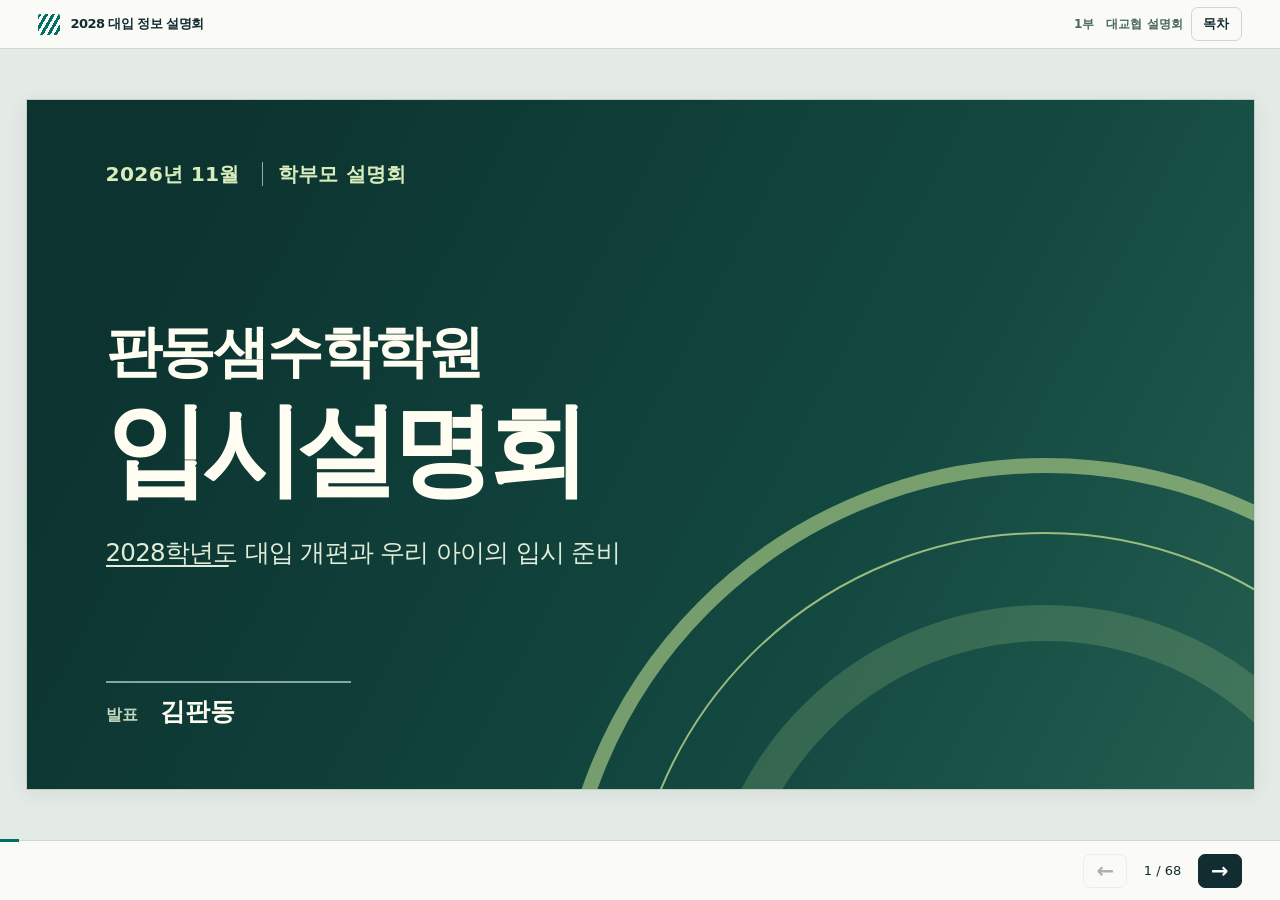
==== commit 50767025: "Introduce holistic admissions, add parent handout and remove four closing slides" ====
--- a/index.html
+++ b/index.html
@@ -1,10 +1,10 @@
 <!doctype html>
-<html lang="ko"><head><meta charset="utf-8"><meta name="viewport" content="width=device-width, initial-scale=1,viewport-fit=cover"><meta name="theme-color" content="#103e38"><title>2028 대입 정보 설명회</title><link rel="stylesheet" href="style.css?v=part1-legend-entry-1"><link rel="stylesheet" href="part1-mobile.css?v=2"><link rel="stylesheet" href="part1-intro.css?v=7"><link rel="stylesheet" href="parent-chapter.css?v=assessment2"></head><body data-former-map-count="6" data-map-url="part2.html"><header class="top"><div class="brand"><i aria-hidden="true"></i>2028 대입 정보 설명회</div><div class="topright"><span class="partlabel" id="part">1부　대교협 설명회</span><button id="toc" aria-haspopup="dialog">목차</button></div></header><main aria-label="발표 화면"><section class="slide" data-n="1" aria-label="판동샘수학학원 입시설명회"><div class="academy-cover"><div class="cover-art" aria-hidden="true"><i></i><i></i><i></i></div>
+<html lang="ko"><head><meta charset="utf-8"><meta name="viewport" content="width=device-width, initial-scale=1,viewport-fit=cover"><meta name="theme-color" content="#103e38"><title>2028 대입 정보 설명회</title><link rel="stylesheet" href="style.css?v=part1-legend-entry-1"><link rel="stylesheet" href="part1-mobile.css?v=2"><link rel="stylesheet" href="part1-intro.css?v=7"><link rel="stylesheet" href="parent-chapter.css?v=questions1"></head><body data-former-map-count="6" data-map-url="part2.html"><header class="top"><div class="brand"><i aria-hidden="true"></i>2028 대입 정보 설명회</div><div class="topright"><span class="partlabel" id="part">1부　대교협 설명회</span><button id="toc" aria-haspopup="dialog">목차</button></div></header><main aria-label="발표 화면"><section class="slide" data-n="1" aria-label="판동샘수학학원 입시설명회"><div class="academy-cover"><div class="cover-art" aria-hidden="true"><i></i><i></i><i></i></div>
 <p class="cover-edition">2026년 11월 <span>학부모 설명회</span></p>
 <h1><span>판동샘수학학원</span>입시설명회</h1>
 <p class="cover-sub"><span data-cue="line">2028학년도 대입 개편과 우리 아이의 입시 준비</span></p>
 <p class="cover-speaker"><span>발표</span> 김판동</p></div></section>
-<section class="slide" data-n="2" aria-label="CONTENTS" hidden><div class="contents"><small>2028 대입전형 주요사항</small><h1>CONTENTS</h1><a href="#3"><b>00</b>시작하기 전에<span>↗</span></a><a href="#6"><b>01</b>2028 인원 분석<span>↗</span></a><a href="#12"><b>02</b>5등급제 실시에 따른 변화<span>↗</span></a><a href="#43"><b>03</b>논서술형 평가 역량 변화<span>↗</span></a><a href="#48"><b>04</b>통합형 수능에 따른 변화<span>↗</span></a><a href="#62"><b>2부</b>진짜 우리가 궁금한것은<span>↗</span></a><a href="#65"><b>06</b>마무리<span>↗</span></a></div></section>
+<section class="slide" data-n="2" aria-label="CONTENTS" hidden><div class="contents"><small>2028 대입전형 주요사항</small><h1>CONTENTS</h1><a href="#3"><b>00</b>시작하기 전에<span>↗</span></a><a href="#6"><b>01</b>2028 인원 분석<span>↗</span></a><a href="#12"><b>02</b>5등급제 실시에 따른 변화<span>↗</span></a><a href="#45"><b>03</b>논서술형 평가 역량 변화<span>↗</span></a><a href="#50"><b>04</b>통합형 수능에 따른 변화<span>↗</span></a><a href="#64"><b>2부</b>진짜 우리가 궁금한것은<span>↗</span></a><a href="#65"><b>06</b>마무리<span>↗</span></a></div></section>
 <section class="slide family-guide" data-n="family" hidden aria-label="2028학년도 대입 개편과 학년별 적용 기준"><div class="family-inner"><header><p>00　시작하기 전에 <span>2026년 11월 기준</span></p><h1>2028학년도 대입 개편과 학년별 적용 기준</h1></header><p class="family-topic">학년별 적용</p><section class="family-panel" id="family-panel-0" aria-label="학년별 적용"><div class="guide-pair"><div><h2>우리 아이는 몇 학년도 대입일까?</h2>
 <table class="cohorts"><thead><tr><th>2026년 학년</th><th>대학 입학 연도</th><th>적용 제도</th></tr></thead><tbody><tr><th scope="row">고3</th><td>2027학년도</td><td>기존 대입제도</td></tr><tr><th data-cue="sweep" scope="row">고2</th><td data-cue="sweep" style="--cue-delay:150ms">2028학년도</td><td data-cue="sweep" style="--cue-delay:200ms">개편 첫 적용</td></tr><tr><th scope="row">고1</th><td>2029학년도</td><td>2028 개편 체제</td></tr><tr><th scope="row">중3</th><td>2030학년도</td><td>2028 개편 체제 기준</td></tr><tr><th scope="row">중2</th><td>2031학년도</td><td>2028 개편 체제 기준</td></tr><tr class="reform-possible"><th scope="row">중1</th><td>2032학년도</td><td>향후 재개편 가능</td></tr><tr class="reform-possible"><th scope="row">초6</th><td>2033학년도</td><td>향후 재개편 가능</td></tr></tbody></table></div>
 <aside><h3>첫 적용은 지금 고2</h3>
@@ -54,60 +54,58 @@
 <section class="slide" data-n="20" aria-label="수능최저학력기준(2028 학생부교과)_의약계열" hidden><header class="sheetHead"><div class="meta"><span>2028 대입전형 주요사항</span><span>02　5등급제 실시에 따른 변화</span></div><h1>수능최저학력기준(2028 학생부교과)_의약계열</h1><div class="legend"><b class="science-key" data-legend="science">과탐 필수 반영</b></div></header><div class="content"><div class="columns"><div class="tablegroup"><table class="native"><thead><tr><th>대학교</th><th><span data-cue="line">의</span></th><th><span data-cue="line">치한약수</span></th></tr></thead><tbody><tr><th class="">연세대</th><td><span class="subject-ink">수</span> 2개 1, 영3</td><td><span class="subject-ink">수</span> 2개 1, 영3_치약</td></tr><tr><th class="">고려대</th><td>4합 5, 한4</td><td></td></tr><tr><th class="">중앙대</th><td></td><td>4합 5, 한4_약</td></tr><tr><th class="">경희대</th><td>3합 4, 한5</td><td>3합 4, 한5_치한약</td></tr><tr><th class="">건국대</th><td></td><td>3합 4(2)_수</td></tr><tr><th class="">숙명여대</th><td></td><td><span class="subject-ink">수</span> 3합 5_약</td></tr><tr><th class="">가천대</th><td><span class="science-ink">3개 1</span></td><td><span class="science-ink">2개 1</span>_한/<span class="science-ink">3합 5</span>_약</td></tr><tr><th class="">가톨릭대</th><td></td><td><span class="science-ink">3합 7</span>_약</td></tr><tr><th class="">덕성여대</th><td></td><td><span class="subject-ink">수</span> 3합 5(2)_약</td></tr><tr><th class="">동덕여대</th><td></td><td><span class="subject-ink">국수</span><span class="science-ink">과 합 5</span>_약</td></tr><tr><th class="">한양대(에)</th><td></td><td>3합 5_약</td></tr><tr><th class="">차의과학대</th><td></td><td><span class="subject-ink">수</span> 3합 6_약</td></tr><tr><th class="">삼육대</th><td></td><td><span class="science-ink">3합 5</span>_약</td></tr><tr><th class="">강원대</th><td></td><td><span class="subject-ink">수</span> <span class="science-ink">3합 7</span>_약수</td></tr><tr><th class="">충남대</th><td><span class="subject-ink">수</span> 3합 4(2)</td><td><span class="subject-ink">수</span> 3합 5_약/6_수</td></tr><tr><th class="">충북대</th><td><span class="subject-ink">수</span> 3합 4</td><td><span class="subject-ink">수</span> <span class="science-ink">3합 6</span>_약/<span class="science-ink">합 7</span>_수</td></tr></tbody></table></div><div class="tablegroup"><table class="native"><thead><tr><th>대학교</th><th><span data-cue="line">의</span></th><th><span data-cue="line">치한약수</span></th></tr></thead><tbody><tr><th class="">경북대</th><td></td><td><span class="subject-ink">수</span> 3합4(2)_치/5(2)_약수</td></tr><tr><th class="">부산대</th><td><span class="subject-ink">수</span> 3합 4(2)</td><td><span class="subject-ink">수</span> 3합 4_치한</td></tr><tr><th class="">경상국립대</th><td><span class="subject-ink">수</span> 3합 4(2)</td><td><span class="subject-ink">수</span> 3합 5(2)_약/6(2)_수</td></tr><tr><th class="">전북대</th><td><span class="science-ink">4합 5</span></td><td><span class="subject-ink">수</span> <span class="science-ink">3합 5</span>_치/<span class="science-ink">3합 7</span>_약수</td></tr><tr><th class="">전남대</th><td></td><td><span class="subject-ink">수</span> 3합 5(2)_치/6(2)_약수</td></tr><tr><th class="">제주대</th><td><span class="subject-ink">수</span> 3합 6</td><td><span class="subject-ink">수</span> 3합 7_약수</td></tr><tr><th class="">연세대(미)</th><td><span class="science-ink">2개 1</span>, 영2, 한4</td><td></td></tr><tr><th class="">단국대(천)</th><td><span class="subject-ink">수</span> <span class="science-ink">3합 4</span></td><td><span class="subject-ink">수</span> <span class="science-ink">3합 4</span>_치/<span class="science-ink">3합 5</span>_약</td></tr><tr><th class="">동국대(W)</th><td>3합 4(2)</td><td>3합 5(2)_한</td></tr><tr><th class="">가톨릭관동대</th><td><span class="science-ink">3합 4</span></td><td></td></tr><tr><th class="">건양대</th><td><span class="science-ink">3합 4</span></td><td></td></tr><tr><th class="">을지대</th><td>탐 3합 6(2)</td><td></td></tr><tr><th class="">순천향대</th><td>3합 4(2)</td><td></td></tr><tr><th class="">계명대</th><td><span class="science-ink">3합 3</span> / <span class="subject-ink">수</span> <span class="science-ink">3합 4</span></td><td></td></tr><tr><th class="">대구가톨릭대</th><td><span class="subject-ink">수</span> <span class="science-ink">3합 4</span></td><td></td></tr><tr><th class="">영남대</th><td><span class="science-ink">4합 5</span></td><td></td></tr></tbody></table></div></div></div><footer class="sheetFoot"><span>출처 : 교육부 한국대학교육협의회</span><b>26</b></footer></section>
 <section class="slide" data-n="21" aria-label="5등급과 9등급 비교하기 싫어!" hidden><header class="sheetHead"><div class="meta"><span>2028 대입전형 주요사항</span><span>02　5등급제 실시에 따른 변화</span></div><h1>5등급과 9등급 비교하기 싫어!</h1><div class="legend"><b data-legend="minimum">최저O</b><b data-legend="plain">최저X</b><b class="med-key" data-legend="medical">의약 최저</b></div></header><div class="content"><div class="columns"><div class="tablegroup"><h3><span data-cue="line">고3 재학생만</span></h3><table class="native"><thead><tr><th></th><th>전형명</th><th>전형방법</th><th>선발인원</th></tr></thead><tbody><tr><th>연세대</th><td>추천형</td><td>교과100(5),서류20</td><td class="red" data-source-ink="minimum">564</td></tr><tr><th>고려대</th><td>학교추천</td><td>학생부80+서류20</td><td class="red" data-source-ink="minimum">672</td></tr><tr><th>서강대</th><td>지역균형</td><td>학생부90+출결10</td><td class="red" data-source-ink="minimum">180</td></tr><tr><th>성균관대</th><td>학교추천</td><td>학생부100</td><td class="red" data-source-ink="minimum">415</td></tr><tr><th>한양대</th><td>추천형</td><td>학생부60+서류40</td><td class="red" data-source-ink="minimum">492</td></tr><tr><th>이화여대</th><td>고교추천</td><td>학생부85+서류15</td><td class="red" data-source-ink="minimum">377</td></tr><tr><th>중앙대</th><td>지역균형</td><td>학생부90+출결10</td><td class="red" data-source-ink="minimum">410</td></tr><tr><th>경희대</th><td>지역균형</td><td>학생부70+서류30</td><td class="red" data-source-ink="minimum">580</td></tr><tr><th>한국외대</th><td>학교장추천</td><td>학생부70+서류30</td><td class="red" data-source-ink="minimum">210/165</td></tr><tr><th>서울시립대</th><td>지역균형선발</td><td>학생부60+서류40</td><td class="red" data-source-ink="minimum">346</td></tr><tr><th>홍익대</th><td>학교장추천자</td><td>학생부100</td><td class="red" data-source-ink="minimum">420</td></tr><tr class="linked-cohort"><th>국민대</th><td data-cue="ring" style="--cue-delay:250ms">학교장추천1</td><td>학생부100</td><td class="red" data-source-ink="minimum">550</td></tr><tr class="linked-cohort"><th>성신여대</th><td>지역균형1</td><td>학생부100</td><td class="red" data-source-ink="minimum">282</td></tr><tr class="linked-cohort"><th>한국항공대</th><td>교과성적우수1</td><td>학생부100</td><td>83</td></tr></tbody></table></div><div><div class="tablegroup"><h3><span data-cue="line">고3 재학생만</span></h3><table class="native"><thead><tr><th></th><th>전형명</th><th>전형방법</th><th>선발인원</th></tr></thead><tbody><tr><th>숙명여대</th><td>지역균형선발</td><td>학생부70+서류30</td><td class="med-min" data-source-ink="medical">314</td></tr><tr><th>아주대</th><td>고교추천</td><td>학생부90+출결10</td><td class="red" data-source-ink="minimum">279</td></tr><tr><th>경기대</th><td>학교장추천</td><td>학생부90+출결10</td><td>317</td></tr><tr><th>가톨릭대</th><td>지역균형</td><td>학생부90+출결</td><td class="red" data-source-ink="minimum">231</td></tr><tr><th>한양대(에)</th><td>지역균형선발</td><td>학생부100</td><td class="red" data-source-ink="minimum">380</td></tr><tr><th>강남대</th><td>지역균형</td><td>학생부100</td><td class="red" data-source-ink="minimum">193</td></tr><tr><th>연세대(미)</th><td>교과우수(추천)</td><td>학생부100</td><td class="med-min" data-source-ink="medical">98</td></tr><tr><th>고려대(세)</th><td>일반</td><td>학생부100</td><td class="red" data-source-ink="minimum">521</td></tr><tr><th>평택대</th><td>지역균형</td><td>학생부100</td><td>140</td></tr></tbody></table></div><div class="tablegroup"><h3><span data-cue="line">9등급제 졸업생만</span></h3><table class="native"><thead><tr><th></th><th>전형명</th><th>전형방법</th><th>선발인원</th></tr></thead><tbody><tr class="linked-cohort"><th>국민대</th><td data-cue="ring" style="--cue-delay:250ms">학교장추천2</td><td>학생부100</td><td class="red" data-source-ink="minimum">70</td></tr><tr class="linked-cohort"><th>성신여대</th><td>지역균형2</td><td>학생부100</td><td class="red" data-source-ink="minimum">30</td></tr><tr class="linked-cohort"><th>한국항공대</th><td>교과성적우수2</td><td>학생부100</td><td>59</td></tr></tbody></table></div></div></div></div><footer class="sheetFoot"><span>출처 : 교육부 한국대학교육협의회</span><b>27</b></footer></section>
 <section class="slide" data-n="22" aria-label="변화된 학생부 교과 대비 방안" hidden><header class="sheetHead"><div class="meta"><span>2028 대입전형 주요사항</span><span>02　5등급제 실시에 따른 변화</span></div><h1>변화된 학생부 교과 대비 방안</h1></header><div class="content"><div class="itemlist"><div><b>과목이수</b><p>대학별 반영 교과 + 권장 과목 안내 필요 → 진로선택과목 선택에 두려워하지 말기</p></div><div><b>성취도</b><p>수행평가 점수 관리 + 한 문제라도 더 맞으려는 노력이 필요</p></div><div><b>수행평가</b><p>세특 반영하는 대학들 의외로 많아</p></div><div><b>모의고사</b><p>최저기준 반영하는 대학은 오히려 늘어나</p></div><div><b>출결 관리</b><p>미인정 결석, 지각 최소화할 수 있는 생활 지도가 필요</p></div></div></div><footer class="sheetFoot"><span>출처 : 교육부 한국대학교육협의회</span><b>28</b></footer></section>
+<section class="slide" data-n="holistic-intro" aria-label="학생부종합전형" hidden><div class="divider"><small>2028 대입전형 주요사항</small><div class="chapterNo">Chapter 2 · 학생부종합</div><h1>학생부종합전형</h1><blockquote><span data-cue="line">서류평가와 면접</span><br>대학별 수능최저학력기준</blockquote></div></section>
+<section class="slide questions-slide" data-n="parent-questions" aria-label="꼭 필요한 질문" hidden><header class="sheetHead"><div class="meta"><span>2028 대입 정보 설명회</span><span>학부모 진학 안내</span></div><h1>꼭 필요한 질문</h1></header><div class="questions-grid"><article><h2>고등학교 선택 기준</h2><dl><dt>성적과 분위기</dt><dd>내신 성적을 확보할 수 있는지, 학습 분위기가 수능 준비와 최저학력기준 충족에 도움이 되는지 살핍니다.</dd><dt>학생부 기록</dt><dd>학교 운영계획과 선생님의 수업·기록 지도를 통해 교과 세특을 어떻게 남기는지 확인합니다.</dd><dt>거리와 학생 수</dt><dd>통학 후 공부할 시간과 학생 수가 내신·수시 준비에 미치는 영향을 살핍니다.</dd></dl></article><article><h2>전형 선택의 단서</h2><dl><dt>교과 / 수시</dt><dd>자료에서 든 학교 유형 예시 · 교과는 평반고, 수시는 특목고·평반고</dd><dt>일반논술</dt><dd>수학이나 국어에 특별한 강점이 있는 학생</dd><dt>약식논술</dt><dd>수능 국어·수학이 2~3등급대이고 내신 관리가 아쉬운 학생</dd><dt>정시</dt><dd>수능 준비에 집중하는 학생</dd></dl></article><article><h2>수학 학습 점검</h2><dl><dt>공부 방법</dt><dd>공부를 미루거나, 직접 풀지 않고 풀이만 읽고 있지는 않은가?</dd><dt>목표와 순서</dt><dd>내신 성적에 안주하거나, 기초 단계를 건너뛰지는 않았는가?</dd><dt>지도와 적성</dt><dd>맞는 지도를 제때 받았는가? 타고난 강점과 어려움을 고려해 공부하고 있는가?</dd></dl></article><article><h2>학년별 당부</h2><dl><dt>고2</dt><dd>지원할 대학의 하한선을 정하고, 후회 없이 선택할 전형과 지금 할 일을 구체화하세요.</dd><dt>고1</dt><dd>교과를 신중히 고르고 2학기 진로선택 과목과 성취도를 관리하세요. 고2가 되어 후회할 일을 지금 점검하세요.</dd><dt>중3</dt><dd>진학의 방향을 정하는 중요한 시기입니다. 지역 여건을 살펴 지금부터 준비하세요.</dd><dt>중1·2</dt><dd>공통수학·대수의 기초를 다지고, 영어는 수능 1등급 수준을 목표로 준비하세요. 과학·사회 공통 내용도 마무리하세요.</dd></dl></article></div><footer class="sheetFoot"><span>자료 : 판동샘 수학학원 「설명회를 마무리하며」</span><b>30</b></footer></section>
 <section class="slide" data-n="23" aria-label="2028 학생부종합 변경사항" hidden><header class="sheetHead"><div class="meta"><span>2028 대입전형 주요사항</span><span>02　5등급제 실시에 따른 변화</span></div><h1>2028 학생부종합 변경사항</h1></header><div class="content"><div class="itemlist"><div><b>전형 변화</b><p><span data-cue="line">신설</span>: 경희대(네오르네상스-서류형), 홍익대(학교생활우수자-면접형), 한양(에)(서류형)
 <span data-cue="line">개편</span>: 연세대(종합/탐구), 한양대(서류x,추천 통합), 중앙대(모두/탐구/최저)
 <span data-cue="line">폐지</span>: 시립대(서류형), 단국대(창업인재)</p></div><div><b>수능최저기준</b><p>신설: 서강대(일반2), 외대(서류), 중앙대_의(모두), 아주대(서류), 인하대_의(면접), 명지대(서류), 한양(에)(서류)
 강화: 이화(2합5→3합7), 동덕_약(3합6→5), 한양_자(수 포함)
 완화: 서울대(지균 폐지), 고려대(4합8→9), 성균관(탐2→사/과), 중앙대(영과2→1), 경희대(탐2→1), 건국대_수(한국사), 국민_자(과→탐)</p></div><div><b>면접</b><p>신설: 서울대(SNU역량확인면접), 고려대(학우), 중앙대(모두), 홍익대
 강화: 포스텍(50→60), 중앙대(30→40), 동국대(30→40), 국민대(30→40), 명지대(30→40), 단국대(30→40)
-완화: 연세대(40→30), 포스텍(33→30)</p></div><div><b>전형요소</b><p>가톨릭대(진로역량 35→50), 강원대(학업역량 40→50)</p></div></div></div><footer class="sheetFoot"><span>출처 : 교육부 한국대학교육협의회</span><b>29</b></footer></section>
-<section class="slide" data-n="24" aria-label="학생부종합(2028)" hidden><header class="sheetHead"><div class="meta"><span>2028 대입전형 주요사항</span><span>02　5등급제 실시에 따른 변화</span></div><h1>학생부종합(2028)</h1><div class="legend"><b data-legend="minimum">최저O</b><b data-legend="plain">최저X</b></div></header><div class="content"><div aria-label="좌우 전형 비교표" class="aligned-scroll" tabindex="0"><table aria-label="면접 전형과 서류 전형 비교" class="native aligned-admissions"><colgroup><col style="width:10%"/><col style="width:15%"/><col style="width:9%"/><col style="width:7%"/><col style="width:8%"/></colgroup><colgroup><col style="width:2%"/></colgroup><colgroup><col style="width:11%"/><col style="width:18%"/><col style="width:8%"/><col style="width:12%"/></colgroup><thead><tr><th colspan="5" scope="colgroup">면접으로 확인해야</th><td aria-hidden="true" class="table-gap" rowspan="2"></td><th colspan="4" scope="colgroup">읽으면 다 알 수 있다</th></tr><tr><th scope="col">대학교</th><th scope="col">전형명</th><th scope="col">1단계</th><th scope="col"><span data-cue="line">면접</span></th><th scope="col">인원</th><th scope="col">대학교</th><th scope="col">전형명</th><th scope="col"><span data-cue="line">서류</span></th><th scope="col">인원</th></tr></thead><tbody><tr><th class="" data-source-paper="blue">서울대</th><td class="" data-source-paper="white">지역균형</td><td class="" data-source-paper="cream">3배수</td><td class="" data-source-paper="cream">30</td><td class="" data-source-paper="cream">728</td><td aria-hidden="true" class="table-gap"></td><th class="" data-source-paper="blue"></th><td class="" data-source-paper="white"></td><td class="" data-source-paper="cream"></td><td class="" data-source-paper="cream"></td></tr><tr><th class="" data-source-paper="blue">서울대</th><td class="" data-source-paper="white">일반</td><td class="" data-source-paper="cream">2배수</td><td class="" data-source-paper="cream">50</td><td class="" data-source-paper="cream">1,486</td><td aria-hidden="true" class="table-gap"></td><th class="" data-source-paper="blue"></th><td class="" data-source-paper="white"></td><td class="" data-source-paper="cream"></td><td class="" data-source-paper="cream"></td></tr><tr><th class="" data-source-paper="blue">연세대</th><td class="" data-source-paper="white">종합인재</td><td class="" data-source-paper="cream">4배수</td><td class="" data-source-paper="cream">30</td><td class="red" data-source-ink="minimum" data-source-paper="cream">981</td><td aria-hidden="true" class="table-gap"></td><th class="" data-source-paper="blue"></th><td class="" data-source-paper="white"></td><td class="" data-source-paper="cream"></td><td class="" data-source-paper="cream"></td></tr><tr><th class="" data-source-paper="blue">연세대</th><td class="" data-source-paper="white">탐구인재</td><td class="" data-source-paper="cream">4배수</td><td class="" data-source-paper="cream">40</td><td class="" data-source-paper="cream">375</td><td aria-hidden="true" class="table-gap"></td><th class="" data-source-paper="blue"></th><td class="" data-source-paper="white"></td><td class="" data-source-paper="cream"></td><td class="" data-source-paper="cream"></td></tr><tr><th class="" data-source-paper="blue">고려대</th><td class="" data-source-paper="white">학업우수</td><td class="" data-source-paper="cream">5배수</td><td class="" data-source-paper="cream">20</td><td class="red" data-source-ink="minimum" data-source-paper="cream">823</td><td aria-hidden="true" class="table-gap"></td><th class="" data-source-paper="blue">고려대</th><td class="" data-source-paper="white">계열적합</td><td class="" data-source-paper="cream">100</td><td class="" data-source-paper="cream">556</td></tr><tr><th class="" data-source-paper="blue">고려대</th><td class="" data-source-paper="white">사이버국방</td><td class="" data-source-paper="cream">5배수</td><td class="" data-source-paper="cream">20</td><td class="" data-source-paper="cream">10</td><td aria-hidden="true" class="table-gap"></td><th class="" data-source-paper="blue">서강대</th><td class="" data-source-paper="white">일반1</td><td class="" data-source-paper="cream">100</td><td class="" data-source-paper="cream">497</td></tr><tr><th class="" data-source-paper="blue"></th><td class="" data-source-paper="white"></td><td class="" data-source-paper="cream"></td><td class="" data-source-paper="cream"></td><td class="" data-source-paper="cream"></td><td aria-hidden="true" class="table-gap"></td><th class="" data-source-paper="blue">서강대</th><td class="" data-source-paper="white">일반2</td><td class="" data-source-paper="cream">100</td><td class="red" data-source-ink="minimum" data-source-paper="cream">74</td></tr><tr><th class="" data-source-paper="blue">성균관대</th><td class="" data-source-paper="white">성균인재</td><td class="" data-source-paper="cream">3~7배수</td><td class="" data-source-paper="cream">30</td><td class="" data-source-paper="cream">218</td><td aria-hidden="true" class="table-gap"></td><th class="" data-source-paper="blue">성균관대</th><td class="" data-source-paper="white">융합인재</td><td class="" data-source-paper="cream">100</td><td class="red" data-source-ink="minimum" data-source-paper="cream">325</td></tr><tr><th class="" data-source-paper="blue">성균관대</th><td class="" data-source-paper="white">과학인재</td><td class="" data-source-paper="cream">7배수</td><td class="" data-source-paper="cream">30</td><td class="" data-source-paper="cream">155</td><td aria-hidden="true" class="table-gap"></td><th class="" data-source-paper="blue">성균관대</th><td class="" data-source-paper="white">탐구인재</td><td class="" data-source-paper="cream">100</td><td class="" data-source-paper="cream">568</td></tr><tr><th class="" data-source-paper="blue">한양대</th><td class="" data-source-paper="white">면접형</td><td class="" data-source-paper="cream">3~5배수</td><td class="" data-source-paper="cream">30</td><td class="" data-source-paper="cream">266</td><td aria-hidden="true" class="table-gap"></td><th class="" data-source-paper="blue">한양대</th><td class="" data-source-paper="white">학업형</td><td class="" data-source-paper="cream">100</td><td class="red" data-source-ink="minimum" data-source-paper="cream">811</td></tr><tr><th class="" data-source-paper="blue">이화여대</th><td class="" data-source-paper="white">미래인재-면접</td><td class="" data-source-paper="cream">5배수</td><td class="" data-source-paper="cream">30</td><td class="" data-source-paper="cream">181</td><td aria-hidden="true" class="table-gap"></td><th class="" data-source-paper="blue">이화여대</th><td class="" data-source-paper="white">미래인재-서류</td><td class="" data-source-paper="cream">100</td><td class="red" data-source-ink="minimum" data-source-paper="cream">931</td></tr><tr><th class="" data-source-paper="blue">중앙대</th><td class="" data-source-paper="white">탐구하는 학종</td><td class="" data-source-paper="cream">3~6배수</td><td class="" data-source-paper="cream">40</td><td class="" data-source-paper="cream">425</td><td aria-hidden="true" class="table-gap"></td><th class="" data-source-paper="blue">중앙대</th><td class="" data-source-paper="white">최저있는학종</td><td class="" data-source-paper="cream">100</td><td class="red" data-source-ink="minimum" data-source-paper="cream">110</td></tr><tr><th class="" data-source-paper="blue">중앙대</th><td class="" data-source-paper="white">모두의 학종</td><td class="" data-source-paper="cream">3~6배수</td><td class="" data-source-paper="cream">40</td><td class="" data-source-paper="cream">285</td><td aria-hidden="true" class="table-gap"></td><td aria-hidden="true" class="table-missing" colspan="4"></td></tr><tr><th class="" data-source-paper="blue">중앙대_의</th><td class="" data-source-paper="white">최저있는 학종</td><td class="" data-source-paper="cream">5배수</td><td class="" data-source-paper="cream">40</td><td class="red" data-source-ink="minimum" data-source-paper="cream">4</td><td aria-hidden="true" class="table-gap"></td><td aria-hidden="true" class="table-missing" colspan="4"></td></tr></tbody></table></div></div><footer class="sheetFoot"><span>출처 : 교육부 한국대학교육협의회</span><b>30</b></footer></section>
-<section class="slide" data-n="25" aria-label="학생부종합(2028)" hidden><header class="sheetHead"><div class="meta"><span>2028 대입전형 주요사항</span><span>02　5등급제 실시에 따른 변화</span></div><h1>학생부종합(2028)</h1><div class="legend"><b data-legend="minimum">최저O</b><b data-legend="plain">최저X</b><b class="med-key" data-legend="medical">의약 최저</b></div></header><div class="content"><div aria-label="좌우 전형 비교표" class="aligned-scroll" tabindex="0"><table aria-label="면접 전형과 서류 전형 비교" class="native aligned-admissions"><colgroup><col style="width:10%"/><col style="width:15%"/><col style="width:9%"/><col style="width:7%"/><col style="width:8%"/></colgroup><colgroup><col style="width:2%"/></colgroup><colgroup><col style="width:11%"/><col style="width:18%"/><col style="width:8%"/><col style="width:12%"/></colgroup><thead><tr><th colspan="5" scope="colgroup">면접으로 확인해야</th><td aria-hidden="true" class="table-gap" rowspan="2"></td><th colspan="4" scope="colgroup">읽으면 다 알 수 있다</th></tr><tr><th scope="col">대학교</th><th scope="col">전형명</th><th scope="col">1단계</th><th scope="col">면접</th><th scope="col">인원</th><th scope="col">대학교</th><th scope="col">전형명</th><th scope="col">서류</th><th scope="col">인원</th></tr></thead><tbody><tr><th data-cue="sweep" class="" data-source-paper="blue">경희대</th><td data-cue="sweep" class="" data-source-paper="white">네오르네상스(면)</td><td data-cue="sweep" class="" data-source-paper="cream">4~5배수</td><td data-cue="sweep" class="" data-source-paper="cream">30</td><td data-cue="sweep" class="" data-source-paper="cream">754</td><td aria-hidden="true" class="table-gap"></td><th data-cue="sweep" class="" data-source-paper="blue">경희대</th><td data-cue="sweep" class="" data-source-paper="white">네오르네상스(서)</td><td data-cue="sweep" class="" data-source-paper="cream">100</td><td data-cue="sweep" class="red" data-source-ink="minimum" data-source-paper="cream">345</td></tr><tr><th class="" data-source-paper="blue">한국외대</th><td class="" data-source-paper="white">면접형</td><td class="" data-source-paper="cream">3배수</td><td class="" data-source-paper="cream">50</td><td class="" data-source-paper="cream">315</td><td aria-hidden="true" class="table-gap"></td><th class="" data-source-paper="blue">한국외대</th><td class="" data-source-paper="white">서류형</td><td class="" data-source-paper="cream">100</td><td class="red tintgold" data-source-ink="minimum" data-source-paper="cream">248/216</td></tr><tr><th class="" data-source-paper="blue">서울시립대</th><td class="" data-source-paper="white">학생부종합</td><td class="" data-source-paper="cream">3배수</td><td class="" data-source-paper="cream">50</td><td class="" data-source-paper="cream">424</td><td aria-hidden="true" class="table-gap"></td><th class="" data-source-paper="blue"></th><td class="" data-source-paper="white"></td><td class="" data-source-paper="cream"></td><td class="" data-source-paper="cream"></td></tr><tr><th class="" data-source-paper="blue">건국대</th><td class="" data-source-paper="white">KU자기추천</td><td class="" data-source-paper="cream">3배수</td><td class="" data-source-paper="cream">30</td><td class="" data-source-paper="cream">910</td><td aria-hidden="true" class="table-gap"></td><th class="" data-source-paper="blue"></th><td class="" data-source-paper="white"></td><td class="" data-source-paper="cream"></td><td class="" data-source-paper="cream"></td></tr><tr><th class="" data-source-paper="blue">동국대</th><td class="" data-source-paper="white">DoDream</td><td class="" data-source-paper="cream">2.5~3.5</td><td class="" data-source-paper="cream">40</td><td class="" data-source-paper="cream">894</td><td aria-hidden="true" class="table-gap"></td><th class="" data-source-paper="blue"></th><td class="" data-source-paper="white"></td><td class="" data-source-paper="cream"></td><td class="" data-source-paper="cream"></td></tr><tr><th class="" data-source-paper="blue">홍익대</th><td class="" data-source-paper="white">학교생활(면접)</td><td class="" data-source-paper="cream">5배수</td><td class="" data-source-paper="cream">50</td><td class="" data-source-paper="cream">23</td><td aria-hidden="true" class="table-gap"></td><th class="" data-source-paper="blue">홍익대</th><td class="" data-source-paper="white">학교생활(서류)</td><td class="" data-source-paper="cream">100</td><td class="red" data-source-ink="minimum" data-source-paper="cream">248</td></tr><tr><th class="" data-source-paper="blue">숙명여대</th><td class="" data-source-paper="white">숙명인재(면접형)</td><td class="" data-source-paper="cream">4배수</td><td class="" data-source-paper="cream">30</td><td class="" data-source-paper="cream">361</td><td aria-hidden="true" class="table-gap"></td><th class="" data-source-paper="blue"></th><td class="" data-source-paper="white"></td><td class="" data-source-paper="cream"></td><td class="" data-source-paper="cream"></td></tr><tr><th class="" data-source-paper="blue">국민대</th><td class="" data-source-paper="white">국민프런티어</td><td class="" data-source-paper="cream">3배수</td><td class="" data-source-paper="cream">40</td><td class="" data-source-paper="cream">723</td><td aria-hidden="true" class="table-gap"></td><th class="" data-source-paper="blue"></th><td class="" data-source-paper="white"></td><td class="" data-source-paper="cream"></td><td class="" data-source-paper="cream"></td></tr><tr><th class="" data-source-paper="blue">숭실대</th><td class="" data-source-paper="white">SSU미래(면접)</td><td class="" data-source-paper="cream">3~3.5</td><td class="" data-source-paper="cream">50</td><td class="" data-source-paper="cream">538</td><td aria-hidden="true" class="table-gap"></td><th class="" data-source-paper="blue">숭실대</th><td class="" data-source-paper="white">SSU미래(서류)</td><td class="" data-source-paper="cream">100</td><td class="" data-source-paper="cream">166</td></tr><tr><th class="" data-source-paper="blue">세종대</th><td class="" data-source-paper="white">세종인재(면접)</td><td class="" data-source-paper="cream">3배수</td><td class="" data-source-paper="cream">40</td><td class="" data-source-paper="cream">385</td><td aria-hidden="true" class="table-gap"></td><th class="" data-source-paper="blue">세종대</th><td class="" data-source-paper="white">세종인재(서류)</td><td class="" data-source-paper="cream">100</td><td class="" data-source-paper="cream">252</td></tr><tr><th class="" data-source-paper="blue">서울과기대</th><td class="" data-source-paper="white">서울텍인재/미래</td><td class="" data-source-paper="cream">3배수</td><td class="" data-source-paper="cream">30</td><td class="" data-source-paper="cream">599/106</td><td aria-hidden="true" class="table-gap"></td><th class="" data-source-paper="blue"></th><td class="" data-source-paper="white"></td><td class="" data-source-paper="cream"></td><td class="" data-source-paper="cream"></td></tr><tr><th class="" data-source-paper="blue">아주대</th><td class="" data-source-paper="white">ACE-면접형</td><td class="" data-source-paper="cream">4배수</td><td class="" data-source-paper="cream">30</td><td class="" data-source-paper="cream">563</td><td aria-hidden="true" class="table-gap"></td><th class="" data-source-paper="blue">아주대</th><td class="" data-source-paper="white">ACE전형-서류형</td><td class="" data-source-paper="cream">100</td><td class="red" data-source-ink="minimum" data-source-paper="cream">201</td></tr><tr><th class="" data-source-paper="blue">인하대</th><td class="" data-source-paper="white">인하미래(면접)</td><td class="" data-source-paper="cream">3.5배수</td><td class="" data-source-paper="cream">30</td><td class="med-min" data-source-ink="medical" data-source-paper="cream">740</td><td aria-hidden="true" class="table-gap"></td><th class="" data-source-paper="blue">인하대</th><td class="" data-source-paper="white">인하미래(서류형)</td><td class="" data-source-paper="cream">100</td><td class="" data-source-paper="cream">447</td></tr></tbody></table></div></div><footer class="sheetFoot"><span>출처 : 교육부 한국대학교육협의회</span><b>31</b></footer></section>
-<section class="slide" data-n="26" aria-label="학생부종합(2028)" hidden><header class="sheetHead"><div class="meta"><span>2028 대입전형 주요사항</span><span>02　5등급제 실시에 따른 변화</span></div><h1>학생부종합(2028)</h1><div class="legend"><b data-legend="minimum">최저O</b><b data-legend="plain">최저X</b><b class="med-key" data-legend="medical">의약 최저</b></div></header><div class="content"><div aria-label="좌우 전형 비교표" class="aligned-scroll" tabindex="0"><table aria-label="면접 전형과 서류 전형 비교" class="native aligned-admissions"><colgroup><col style="width:10%"/><col style="width:15%"/><col style="width:9%"/><col style="width:7%"/><col style="width:8%"/></colgroup><colgroup><col style="width:2%"/></colgroup><colgroup><col style="width:11%"/><col style="width:18%"/><col style="width:8%"/><col style="width:12%"/></colgroup><thead><tr><th colspan="5" scope="colgroup">면접으로 확인해야</th><td aria-hidden="true" class="table-gap" rowspan="2"></td><th colspan="4" scope="colgroup">읽으면 다 알 수 있다</th></tr><tr><th scope="col">대학교</th><th scope="col">전형명</th><th scope="col">1단계</th><th scope="col">면접</th><th scope="col">인원</th><th scope="col">대학교</th><th scope="col">전형명</th><th scope="col">서류</th><th scope="col">인원</th></tr></thead><tbody><tr><th class="" data-source-paper="blue">광운대</th><td class="" data-source-paper="white">광운참빛인재면접</td><td class="" data-source-paper="cream">3.5배수</td><td class="" data-source-paper="cream">40</td><td class="" data-source-paper="cream">250</td><td aria-hidden="true" class="table-gap"></td><th class="" data-source-paper="blue">광운대</th><td class="" data-source-paper="white">광운참빛인재서류</td><td class="" data-source-paper="cream">100</td><td class="" data-source-paper="cream">208</td></tr><tr><th class="" data-source-paper="blue">명지대</th><td class="" data-source-paper="white">명지인재면접</td><td class="" data-source-paper="cream">3배수</td><td class="" data-source-paper="cream">40</td><td class="" data-source-paper="cream">392</td><td aria-hidden="true" class="table-gap"></td><th class="" data-source-paper="blue">명지대</th><td class="" data-source-paper="white">명지인재서류</td><td class="" data-source-paper="cream">100</td><td class="red" data-source-ink="minimum" data-source-paper="cream">269</td></tr><tr><th class="" data-source-paper="blue">단국대</th><td class="" data-source-paper="white">DKU인재(면접)</td><td class="" data-source-paper="cream">3배수</td><td class="" data-source-paper="cream">40</td><td class="" data-source-paper="cream">203</td><td aria-hidden="true" class="table-gap"></td><th class="" data-source-paper="blue">단국대</th><td class="" data-source-paper="white">DKU인재(서류)</td><td class="" data-source-paper="cream">100</td><td class="" data-source-paper="cream">232</td></tr><tr><th class="" data-source-paper="blue">가천대</th><td class="" data-source-paper="white">가천바람개비</td><td class="" data-source-paper="cream">4배수</td><td class="" data-source-paper="cream">50</td><td class="" data-source-paper="cream">447</td><td aria-hidden="true" class="table-gap"></td><th class="" data-source-paper="blue"></th><td class="" data-source-paper="white"></td><td class="" data-source-paper="cream"></td><td class="" data-source-paper="cream"></td></tr><tr><th class="" data-source-paper="blue">경기대</th><td class="" data-source-paper="white">KGU학생부종합</td><td class="" data-source-paper="cream">3배수</td><td class="" data-source-paper="cream">30</td><td class="" data-source-paper="cream">680</td><td aria-hidden="true" class="table-gap"></td><th class="" data-source-paper="blue"></th><td class="" data-source-paper="white"></td><td class="" data-source-paper="cream"></td><td class="" data-source-paper="cream"></td></tr><tr><th class="" data-source-paper="blue">가톨릭대</th><td class="" data-source-paper="white">잠재능력우수면접</td><td class="" data-source-paper="cream">4배수</td><td class="" data-source-paper="cream">30</td><td class="" data-source-paper="cream">283</td><td aria-hidden="true" class="table-gap"></td><th class="" data-source-paper="blue">가톨릭대</th><td class="" data-source-paper="white">잠재능력우수서류</td><td class="" data-source-paper="cream">100</td><td class="" data-source-paper="cream">256</td></tr><tr><th class="" data-source-paper="blue">한양대(에)</th><td class="" data-source-paper="white">면접형</td><td class="" data-source-paper="cream">3배수</td><td class="" data-source-paper="cream">30</td><td class="" data-source-paper="cream">102</td><td aria-hidden="true" class="table-gap"></td><th class="" data-source-paper="blue">한양대(에)</th><td class="" data-source-paper="white">서류형</td><td class="" data-source-paper="cream">100</td><td class="red" data-source-ink="minimum" data-source-paper="cream">428</td></tr><tr><th class="" data-source-paper="blue">한국항공대</th><td class="" data-source-paper="white">미래인재</td><td class="" data-source-paper="cream">3배수</td><td class="" data-source-paper="cream">30</td><td class="" data-source-paper="cream">142</td><td aria-hidden="true" class="table-gap"></td><th class="" data-source-paper="blue"></th><td class="" data-source-paper="white"></td><td class="" data-source-paper="cream"></td><td class="" data-source-paper="cream"></td></tr><tr><th class="" data-source-paper="blue">성신여대</th><td class="" data-source-paper="white">자기주도인재</td><td class="" data-source-paper="cream">3배수</td><td class="" data-source-paper="cream">40</td><td class="" data-source-paper="cream">535</td><td aria-hidden="true" class="table-gap"></td><th class="" data-source-paper="blue"></th><td class="" data-source-paper="white"></td><td class="" data-source-paper="cream"></td><td class="" data-source-paper="cream"></td></tr><tr><th class="" data-source-paper="blue">서울여대</th><td class="" data-source-paper="white">바롬인재면접</td><td class="" data-source-paper="cream">5배수</td><td class="" data-source-paper="cream">50</td><td class="" data-source-paper="cream">202</td><td aria-hidden="true" class="table-gap"></td><th class="" data-source-paper="blue">서울여대</th><td class="" data-source-paper="white">바롬인재서류</td><td class="" data-source-paper="cream">100</td><td class="" data-source-paper="cream">182</td></tr><tr><th class="" data-source-paper="blue">덕성여대</th><td class="" data-source-paper="white">덕성인재2</td><td class="" data-source-paper="cream">3~4배수</td><td class="" data-source-paper="cream">40</td><td class="med-min" data-source-ink="medical" data-source-paper="cream">237</td><td aria-hidden="true" class="table-gap"></td><th class="" data-source-paper="blue">덕성여대</th><td class="" data-source-paper="white">덕성인재1</td><td class="" data-source-paper="cream">100</td><td class="" data-source-paper="cream">107</td></tr><tr><th class="" data-source-paper="blue">동덕여대</th><td class="" data-source-paper="white">동덕창의리더</td><td class="" data-source-paper="cream">3배수</td><td class="" data-source-paper="cream">60</td><td class="" data-source-paper="cream">208</td><td aria-hidden="true" class="table-gap"></td><th class="" data-source-paper="blue"></th><td class="" data-source-paper="white"></td><td class="" data-source-paper="cream"></td><td class="" data-source-paper="cream"></td></tr></tbody></table></div></div><footer class="sheetFoot"><span>출처 : 교육부 한국대학교육협의회</span><b>32</b></footer></section>
-<section class="slide" data-n="27" aria-label="학생부종합(2028)" hidden><header class="sheetHead"><div class="meta"><span>2028 대입전형 주요사항</span><span>02　5등급제 실시에 따른 변화</span></div><h1>학생부종합(2028)</h1><div class="legend"><b data-legend="minimum">최저O</b><b data-legend="plain">최저X</b><b class="med-key" data-legend="medical">의약 최저</b></div></header><div class="content"><div aria-label="좌우 전형 비교표" class="aligned-scroll" tabindex="0"><table aria-label="면접 전형과 서류 전형 비교" class="native aligned-admissions"><colgroup><col style="width:10%"/><col style="width:15%"/><col style="width:9%"/><col style="width:7%"/><col style="width:8%"/></colgroup><colgroup><col style="width:2%"/></colgroup><colgroup><col style="width:11%"/><col style="width:18%"/><col style="width:8%"/><col style="width:12%"/></colgroup><thead><tr><th colspan="5" scope="colgroup">면접으로 확인해야</th><td aria-hidden="true" class="table-gap" rowspan="2"></td><th colspan="4" scope="colgroup">읽으면 다 알 수 있다</th></tr><tr><th scope="col">대학교</th><th scope="col">전형명</th><th scope="col">1단계</th><th scope="col">면접</th><th scope="col">인원</th><th scope="col">대학교</th><th scope="col">전형명</th><th scope="col">서류</th><th scope="col">인원</th></tr></thead><tbody><tr><th class="" data-source-paper="blue">인천대</th><td class="" data-source-paper="white">자기추천-면접형</td><td class="" data-source-paper="cream">3~4배수</td><td class="" data-source-paper="cream">40</td><td class="" data-source-paper="cream">732</td><td aria-hidden="true" class="table-gap"></td><th class="" data-source-paper="blue">인천대</th><td class="" data-source-paper="white">자기추천-서류형</td><td class="" data-source-paper="cream">100</td><td class="" data-source-paper="cream">75</td></tr><tr><th class="" data-source-paper="blue">강원대</th><td class="" data-source-paper="white">미래인재면접</td><td class="" data-source-paper="cream">4배수</td><td class="" data-source-paper="cream">40</td><td class="" data-source-paper="cream">372</td><td aria-hidden="true" class="table-gap"></td><th class="" data-source-paper="blue">강원대</th><td class="" data-source-paper="white">미래인재서류</td><td class="" data-source-paper="cream">100</td><td class="med-min" data-source-ink="medical" data-source-paper="cream">462</td></tr><tr><th class="" data-source-paper="blue">충남대</th><td class="" data-source-paper="white">학생부종합2(면접)</td><td class="" data-source-paper="cream">2~3배수</td><td class="" data-source-paper="cream">33.3</td><td class="med-min" data-source-ink="medical" data-source-paper="cream">418</td><td aria-hidden="true" class="table-gap"></td><th class="" data-source-paper="blue">충남대</th><td class="" data-source-paper="white">학생부종합1(서류)</td><td class="" data-source-paper="cream">100</td><td class="med-min" data-source-ink="medical" data-source-paper="cream">258</td></tr><tr><th class="" data-source-paper="blue"></th><td class="" data-source-paper="white"></td><td class="" data-source-paper="cream"></td><td class="" data-source-paper="cream"></td><td class="" data-source-paper="cream"></td><td aria-hidden="true" class="table-gap"></td><th class="" data-source-paper="blue">충북대</th><td class="" data-source-paper="white">학생부종합1/2</td><td class="" data-source-paper="cream">100</td><td data-source-paper="cream">542/<span data-source-ink="minimum">387</span></td></tr><tr><th class="" data-source-paper="blue">경북대</th><td class="" data-source-paper="white">모바일과학인재</td><td class="" data-source-paper="cream">5배수</td><td class="" data-source-paper="cream">50</td><td class="red" data-source-ink="minimum" data-source-paper="cream">5</td><td aria-hidden="true" class="table-gap"></td><th class="" data-source-paper="blue">경북대</th><td class="" data-source-paper="white">일반</td><td class="" data-source-paper="cream">100</td><td class="med-min" data-source-ink="medical" data-source-paper="cream">911</td></tr><tr><th class="" data-source-paper="blue">부산대</th><td class="" data-source-paper="white">면접</td><td class="" data-source-paper="cream">3~4배수</td><td class="" data-source-paper="cream">30</td><td class="med-min" data-source-ink="medical" data-source-paper="cream">569</td><td aria-hidden="true" class="table-gap"></td><th class="" data-source-paper="blue">부산대</th><td class="" data-source-paper="white">서류</td><td class="" data-source-paper="cream">100</td><td class="red" data-source-ink="minimum" data-source-paper="cream">463</td></tr><tr><th class="" data-source-paper="blue">경상국립대</th><td class="" data-source-paper="white">일반전형-면접</td><td class="" data-source-paper="cream">2배수</td><td class="" data-source-paper="cream">20</td><td class="med-min" data-source-ink="medical" data-source-paper="cream">100</td><td aria-hidden="true" class="table-gap"></td><th class="" data-source-paper="blue">경상국립대</th><td class="" data-source-paper="white">일반전형-일괄</td><td class="" data-source-paper="cream">100</td><td class="med-min" data-source-ink="medical" data-source-paper="cream">672</td></tr><tr><th class="" data-source-paper="blue">전남대</th><td class="" data-source-paper="white">고교생활우수자1</td><td class="" data-source-paper="cream">3/6배수</td><td class="" data-source-paper="cream">30</td><td class="med-min" data-source-ink="medical" data-source-paper="cream">1033</td><td aria-hidden="true" class="table-gap"></td><th class="" data-source-paper="blue"></th><td class="" data-source-paper="white"></td><td class="" data-source-paper="cream"></td><td class="" data-source-paper="cream"></td></tr><tr><th class="" data-source-paper="blue">전북대</th><td class="" data-source-paper="white">큰사람</td><td class="" data-source-paper="cream">3배수</td><td class="" data-source-paper="cream">20</td><td class="med-min" data-source-ink="medical" data-source-paper="cream">613</td><td aria-hidden="true" class="table-gap"></td><th class="" data-source-paper="blue"></th><td class="" data-source-paper="white"></td><td class="" data-source-paper="cream"></td><td class="" data-source-paper="cream"></td></tr><tr><th class="" data-source-paper="blue">제주대</th><td class="" data-source-paper="white">일반학생</td><td class="" data-source-paper="cream">3배수</td><td class="" data-source-paper="cream">30</td><td class="red" data-source-ink="minimum" data-source-paper="cream">58</td><td aria-hidden="true" class="table-gap"></td><th class="" data-source-paper="blue">제주대</th><td class="" data-source-paper="white">일반학생</td><td class="" data-source-paper="cream">100</td><td class="" data-source-paper="cream">179</td></tr></tbody></table></div></div><footer class="sheetFoot"><span>출처 : 교육부 한국대학교육협의회</span><b>33</b></footer></section>
-<section class="slide" data-n="28" aria-label="수능최저학력기준(2028 학생부종합)" hidden><header class="sheetHead"><div class="meta"><span>2028 대입전형 주요사항</span><span>02　5등급제 실시에 따른 변화</span></div><h1>수능최저학력기준(2028 학생부종합)</h1><div class="legend"><b data-legend="minimum">사회, 과학 따로 반영</b></div></header><div class="content"><div class="columns"><div class="tablegroup"><table class="native"><thead><tr><th>대학교</th><th>인문/공통</th><th>자연/의약</th></tr></thead><tbody><tr><th data-source-paper="blue">연세대</th><td data-source-paper="white">국수 2합 4, 영3,한4</td><td data-source-paper="cream"><span data-source-ink="subject">수</span> 2합 5, 영3,한4</td></tr><tr><th data-source-paper="blue">고려대</th><td data-source-paper="sky">4합 9, 한4</td><td data-source-paper="cream"></td></tr><tr><th data-source-paper="blue">포항공대</th><td data-source-paper="white"></td><td data-source-paper="cream"><span data-source-ink="subject">수</span> <span data-source-ink="science">2합 4</span></td></tr><tr><th data-source-paper="blue">서강대</th><td data-source-paper="lemon">3합 7, 한4</td><td data-source-paper="cream"></td></tr><tr><th data-source-ink="minimum" data-source-paper="blue">성균관대</th><td data-source-paper="white">3합 6</td><td data-source-paper="cream">3합 6_약</td></tr><tr><th data-source-ink="minimum" data-source-paper="blue">한양대</th><td data-source-paper="sky">3합 7</td><td data-source-paper="cream"><span data-source-ink="subject">수</span> 3합 7</td></tr><tr><th data-source-paper="blue">이화여대</th><td data-source-paper="lemon">3합 7</td><td data-source-paper="cream">3합 5_스크랜튼</td></tr><tr><th data-source-ink="minimum" data-source-paper="blue">중앙대</th><td data-source-paper="white">3합 6, 한4</td><td data-source-paper="cream">4합 5(2)_의/5_약</td></tr><tr><th data-source-paper="blue">경희대</th><td data-source-paper="lemon">2합 5, 한5</td><td data-source-paper="cream">3합 4, 한5_의치한약</td></tr><tr><th data-source-paper="blue">한국외대</th><td data-source-paper="lemon">2합 6</td><td data-source-paper="lemon">2합 7</td></tr><tr><th data-source-paper="blue">홍익대</th><td data-source-paper="white">2합 5, 한4</td><td data-source-paper="cream"></td></tr><tr><th data-source-paper="blue">아주대</th><td data-source-paper="lemon">2합 6</td><td data-source-paper="lemon">2합 5</td></tr><tr><th data-source-paper="blue">명지대</th><td data-source-paper="lemon">2합 7</td><td data-source-paper="lemon">2합 7</td></tr><tr><th data-source-paper="blue">한양대(에)</th><td data-source-paper="lemon">2합 7</td><td data-source-paper="cream">3합 6_약</td></tr></tbody></table></div><div class="tablegroup"><table class="native"><thead><tr><th>대학교</th><th>인문/공통</th><th>자연/의약</th></tr></thead><tbody><tr><th data-source-paper="blue">서울교대</th><td data-source-paper="white">2합 6, 한4</td><td data-source-paper="cream"></td></tr><tr><th data-source-paper="blue">춘천교대</th><td data-source-paper="white">3합 9, 한4</td><td data-source-paper="cream"></td></tr><tr><th data-source-paper="blue">강원대</th><td data-source-paper="white">2합 7_간호</td><td data-source-paper="cream"><span data-source-ink="subject">수</span> 3합 6_치/8_수</td></tr><tr><th data-source-paper="blue">충남대</th><td data-source-paper="white">2합 6_사범</td><td data-source-paper="cream"><span data-source-ink="subject">수</span> 2합 6/7_사범</td></tr><tr><th data-source-paper="blue">충북대</th><td data-source-paper="white">2합 8</td><td data-source-paper="cream"></td></tr><tr><th data-source-paper="blue">경북대</th><td data-source-paper="white">2합 6/7</td><td data-source-paper="cream"><span data-source-ink="subject">수</span> 2합 6/7</td></tr><tr><th data-source-paper="blue">부산대</th><td data-source-paper="lemon">2합 6</td><td data-source-paper="lemon"><span data-source-ink="subject">수</span> 2합 6</td></tr><tr><th data-source-ink="minimum" data-source-paper="blue">한국교원대</th><td data-source-paper="sky">3합 9</td><td data-source-paper="cream"></td></tr></tbody></table></div></div></div><footer class="sheetFoot"><span>출처 : 교육부 한국대학교육협의회</span><b>34</b></footer></section>
-<section class="slide" data-n="29" aria-label="정시러들에게 논술보다는 학종을" hidden><header class="sheetHead"><div class="meta"><span>2028 대입전형 주요사항</span><span>02　5등급제 실시에 따른 변화</span></div><h1>정시러들에게 논술보다는 학종을</h1></header><div class="content"><div class="tablegroup"><table class="native"><thead><tr><th>학교</th><th>전형</th><th>총입학자</th><th data-source-ink="minimum"><span data-cue="line">일반고(자공고)</span></th><th>자사고</th><th>특목고</th><th>특성화고</th><th data-source-ink="minimum">서울</th></tr></thead><tbody><tr><th data-source-paper="cream"></th><td data-source-paper="cream"></td><td data-source-paper="cream">4,486</td><td data-source-ink="minimum" data-source-paper="cream">72.65</td><td data-source-paper="cream">9.94</td><td data-source-paper="cream">16.23</td><td data-source-paper="cream">0.13</td><td data-source-ink="minimum" data-source-paper="cream">7.91</td></tr><tr><th data-source-paper="blue"><span data-cue="line">서울대학교</span></th><td data-source-paper="white">지역균형</td><td data-source-paper="sky">482</td><td data-cue="ring" style="--cue-delay:250ms" data-source-ink="minimum" data-source-paper="white">96.26</td><td data-source-paper="white">2.9</td><td data-source-paper="white">0.62</td><td data-source-paper="white">0.21</td><td data-source-ink="minimum" data-source-paper="blue">24.9</td></tr><tr><th data-source-paper="blue">연세대학교</th><td data-source-paper="white">활동우수형</td><td data-source-paper="sky">583</td><td data-source-ink="minimum" data-source-paper="white">68.61</td><td data-source-paper="white">12.18</td><td data-source-paper="white">16.3</td><td data-source-paper="white">0</td><td data-source-ink="minimum" data-source-paper="blue">33.62</td></tr><tr><th data-source-paper="blue">고려대학교</th><td data-source-paper="white">학업우수/계열적합</td><td data-source-paper="sky">1,241</td><td data-source-ink="minimum" data-source-paper="white">50.84</td><td data-source-paper="white">21.6</td><td data-source-paper="white">25.38</td><td data-source-paper="white">0</td><td data-source-ink="minimum" data-source-paper="blue">38.2</td></tr><tr><th data-source-paper="blue">한양대학교</th><td data-source-paper="white">추천형</td><td data-source-paper="sky">178</td><td data-source-ink="minimum" data-source-paper="white">42.69</td><td data-source-paper="white">32.02</td><td data-source-paper="white">25.28</td><td data-source-paper="white">0</td><td data-source-ink="minimum" data-source-paper="blue">41.01</td></tr><tr><th data-source-paper="blue">이화여자대학교</th><td data-source-paper="white">미래인재</td><td data-source-paper="sky">992</td><td data-source-ink="minimum" data-source-paper="white">82.66</td><td data-source-paper="white">1.71</td><td data-source-paper="white">15.22</td><td data-source-paper="white">0.2</td><td data-source-ink="minimum" data-source-paper="blue">26.92</td></tr><tr><th data-source-paper="blue">서울시립대학교</th><td data-source-paper="white">학종1/학종2</td><td data-source-paper="sky">569</td><td data-source-ink="minimum" data-source-paper="white">80.31</td><td data-source-paper="white">2.81</td><td data-source-paper="white">16.35</td><td data-source-paper="white">0.35</td><td data-source-ink="minimum" data-source-paper="blue">14.24</td></tr><tr><th data-source-paper="blue">홍익대학교</th><td data-source-paper="white">학교생활우수자/고른기회1</td><td data-source-paper="sky">441</td><td data-source-ink="minimum" data-source-paper="white">93.2</td><td data-source-paper="white">0.68</td><td data-source-paper="white">5.89</td><td data-source-paper="white">0.23</td><td data-source-ink="minimum" data-source-paper="blue">21.09</td></tr></tbody></table></div><div class="ribbon">학교생활기록부가 좋아서? VS 수능최저기준을 충족할 수 있어서?</div></div><footer class="sheetFoot"><span>출처 : 교육부 한국대학교육협의회</span><b>35</b></footer></section>
-<section class="slide" data-n="30" aria-label="수능최저학력기준(2028 학생부종합)_의약계열" hidden><header class="sheetHead"><div class="meta"><span>2028 대입전형 주요사항</span><span>02　5등급제 실시에 따른 변화</span></div><h1>수능최저학력기준(2028 학생부종합)_의약계열</h1><div class="legend"><b data-legend="minimum">사회, 과학 따로 반영</b></div></header><div class="content"><div class="columns"><div class="tablegroup"><table class="native"><thead><tr><th>대학교</th><th>의</th><th>치한약수</th></tr></thead><tbody><tr><th data-source-paper="blue">연세대</th><td data-source-paper="white"><span data-source-ink="subject">수</span> 2개1, 영3,한4</td><td data-source-paper="cream"><span data-source-ink="subject">수</span> 2개1, 영3,한4_치약</td></tr><tr><th data-source-paper="blue">고려대</th><td data-source-paper="white">4합 5, 한4</td><td data-source-paper="cream"></td></tr><tr><th data-source-paper="blue">한양대</th><td data-source-paper="white">3합 4(2)</td><td data-source-paper="cream"></td></tr><tr><th data-source-paper="blue">이화여대</th><td data-source-paper="white">4합 5</td><td data-source-paper="cream">4합 6_약</td></tr><tr><th data-source-ink="minimum" data-source-paper="blue">중앙대</th><td data-source-paper="white">4합 5(2), 한4</td><td data-source-paper="cream">4합 5, 한4_약</td></tr><tr><th data-source-paper="blue">경희대</th><td data-source-paper="white">3합 4, 한5</td><td data-source-paper="cream">3합 4, 한5_치한약</td></tr><tr><th data-source-paper="blue">아주대</th><td data-source-paper="white">4합 6(2)</td><td data-source-paper="cream">3합 5(2)_약</td></tr><tr><th data-source-paper="blue">인하대</th><td data-source-paper="white">3합 4(2)</td><td data-source-paper="cream"></td></tr><tr><th data-source-paper="blue">가천대</th><td data-source-paper="white"><span data-source-ink="minimum">3개 1</span></td><td data-source-paper="cream"><span data-source-ink="minimum">3합 5</span>_약</td></tr><tr><th data-source-paper="blue">가톨릭대</th><td data-source-paper="white">3합 4, 한4</td><td data-source-paper="cream">3합 5_약</td></tr><tr><th data-source-paper="blue">한양대(에)</th><td data-source-paper="white"></td><td data-source-paper="cream">3합 6_약</td></tr><tr><th data-source-paper="blue">덕성여대</th><td data-source-paper="white"></td><td data-source-paper="cream"><span data-source-ink="subject">수</span> 3합 6(2)_약</td></tr><tr><th data-source-paper="blue">동덕여대</th><td data-source-paper="white"></td><td data-source-paper="cream"><span data-source-ink="subject">국수</span><span data-source-ink="science">과 합 5</span>_약</td></tr><tr><th data-source-paper="blue">삼육대</th><td data-source-paper="white"></td><td data-source-paper="cream"><span data-source-ink="science">3합 5</span>_약</td></tr><tr><th data-source-paper="blue">차의과학대</th><td data-source-paper="white"></td><td data-source-paper="cream"><span data-source-ink="subject">수</span> <span data-source-ink="science">3합 6</span>_약</td></tr></tbody></table></div><div class="tablegroup"><table class="native"><thead><tr><th>대학교</th><th>의</th><th>치한약수</th></tr></thead><tbody><tr><th data-source-paper="blue">강원대</th><td data-source-paper="white"></td><td data-source-paper="cream"><span data-source-ink="subject">수</span> <span data-source-ink="science">3합 6</span>_치/<span data-source-ink="science">8</span>_수</td></tr><tr><th data-source-paper="blue">충남대</th><td data-source-paper="white"><span data-source-ink="subject">수</span> 3합 5(2)</td><td data-source-paper="cream"><span data-source-ink="subject">수</span> 3합 6(2)_약/7(2)_수</td></tr><tr><th data-source-paper="blue">충북대</th><td data-source-paper="white"><span data-source-ink="science">3합 5</span></td><td data-source-paper="cream"><span data-source-ink="science">3합 6</span>_약/<span data-source-ink="science">8</span>_수</td></tr><tr><th data-source-paper="blue">경북대</th><td data-source-paper="white"><span data-source-ink="subject">수</span> 3합 4(2)</td><td data-source-paper="cream"><span data-source-ink="subject">수</span> 3합 4(2)_치/5(2)_약수</td></tr><tr><th data-source-paper="blue">부산대</th><td data-source-paper="white"></td><td data-source-paper="cream"><span data-source-ink="subject">수</span> 3합 5(2)_치/5_약</td></tr><tr><th data-source-paper="blue">경상국립대</th><td data-source-paper="white"><span data-source-ink="subject">수</span> 3합 6(2)</td><td data-source-paper="cream"><span data-source-ink="subject">수</span> 3합 6(2)_약/7(2)_수</td></tr><tr><th data-source-paper="blue">전북대</th><td data-source-paper="white"><span data-source-ink="science">4합 6</span></td><td data-source-paper="cream"><span data-source-ink="subject">수</span> <span data-source-ink="science">3합 6</span>_치/<span data-source-ink="science">7</span>_약수</td></tr><tr><th data-source-paper="blue">전남대</th><td data-source-paper="white"><span data-source-ink="subject">수</span> 3합 5(2)</td><td data-source-paper="cream"><span data-source-ink="subject">수</span> 3합 6(2)_치/7(2)_약수</td></tr><tr><th data-source-paper="blue">연세대(미)</th><td data-source-paper="white"><span data-source-ink="science">2개 1</span>, 영2,한4</td><td data-source-paper="cream"></td></tr><tr><th data-source-paper="blue">고려대(세)</th><td data-source-paper="white"></td><td data-source-paper="cream"><span data-source-ink="science">3합 5</span>_약</td></tr><tr><th data-source-paper="blue">단국대(천)</th><td data-source-paper="white"><span data-source-ink="subject">수</span> <span data-source-ink="science">3합 4</span></td><td data-source-paper="cream"><span data-source-ink="subject">수</span> <span data-source-ink="science">3합 4</span>_치/<span data-source-ink="science">5</span>_약</td></tr><tr><th data-source-ink="minimum" data-source-paper="blue">건국대(글)</th><td data-source-paper="white">4합 5, 한4</td><td data-source-paper="cream"></td></tr><tr><th data-source-paper="blue">동국대(W)</th><td data-source-paper="white">3합 4(2)</td><td data-source-paper="cream">3합 5(2)_한</td></tr><tr><th data-source-paper="blue">한림대</th><td data-source-paper="white"><span data-source-ink="science">3합 4</span></td><td data-source-paper="cream"></td></tr><tr><th data-source-paper="blue">울산대</th><td data-source-paper="white">4합 5(2), 한4</td><td data-source-paper="cream"></td></tr></tbody></table></div></div></div><footer class="sheetFoot"><span>출처 : 교육부 한국대학교육협의회</span><b>36</b></footer></section>
-<section class="slide" data-n="31" aria-label="변화된 학생부 종합 대비 방안" hidden><header class="sheetHead"><div class="meta"><span>2028 대입전형 주요사항</span><span>02　5등급제 실시에 따른 변화</span></div><h1>변화된 학생부 종합 대비 방안</h1></header><div class="content"><div class="itemlist"><div><b>과목 이수</b><p>고교학점제(진로와 적성에 따른 과목을 이수하고~) 내용이 명시된 학제</p></div><div><b>면접</b><p>AI 활용 <span data-cue="line">수행평가 다시 한 번 살펴보는 노력</span> 필요</p></div><div><b>정시러들</b><p>학교 생활을 포기하고 수학 문제만 푸는 학생들에게 수업과 학교생활에 집중하도록 방향 전환 안내</p></div><div><b>수행평가</b><p>진로, 행동 글자 수 감소 → 학생들 개별적 역량은 수행평가 결과물을 통해서 확보</p></div><div><b>출결관리</b><p>이제는 대학에서도 성실한 학생들을 선발하고자 하는 의지가 강해졌다.</p></div></div></div><footer class="sheetFoot"><span>출처 : 교육부 한국대학교육협의회</span><b>37</b></footer></section>
-<section class="slide" data-n="32" aria-label="교과성적 산출 방식" hidden><header class="sheetHead"><div class="meta"><span>2028 대입전형 주요사항</span><span>02　5등급제 실시에 따른 변화</span></div><h1>교과성적 산출 방식</h1></header><div class="content"><div class="ribbon">등급별 비율이 늘었는데, 변별할 수 있을까?</div><div class="itemlist"><div><b><span data-cue="line">등급만</span>으로 충분해</b><p>성균관대, <span data-source-ink="minimum">한양</span>대, <span data-source-ink="minimum">이화</span>여대, 중앙대, <span data-source-ink="minimum">한국</span>외대, <span data-source-ink="minimum">서울</span>시립대, <span data-source-ink="minimum">건국</span>대, 서울과기대, 국민대(학추1), 상명대, 서울여대, 동덕여대　<span data-source-ink="subject">가천대(학생부)</span>, <span data-source-ink="subject">경기대</span>, <span data-source-ink="subject">인천대</span>, <span data-source-ink="subject">수원대</span>, <span data-source-ink="subject">강남대</span>, <span data-source-ink="subject">강서대</span>, <span data-source-ink="minimum">을지</span><span data-source-ink="subject">대</span>, <span data-source-ink="subject">한국공학대</span>, <span data-source-ink="subject">한경국립대</span>, <span data-source-ink="subject">안양대</span>, <span data-source-ink="subject">신한대</span>, <span data-source-ink="subject">대진대</span>, <span data-source-ink="subject">평택대</span>, <span data-source-ink="subject">한신대</span>, <span data-source-ink="subject">한세대</span>, <span data-source-ink="minimum">경북</span>대, <span data-source-ink="minimum">부산</span>대, 고려대(세)</p></div><div><b><span data-cue="line">등급과 성취도</span> 같이 활용할거야</b><p>연세대, 고려대, 서강대, 경희대, 동국대, 홍익대, 숙명여대, 국민대(학추2), 숭실대, 세종대, 광운대, 명지대, 성신여대, 덕성여대, 한성대, 서경대, 삼육대, <span data-source-ink="subject">아주대</span>, <span data-source-ink="subject">인하대</span>, <span data-source-ink="subject">단국대</span>, <span data-source-ink="subject">가톨릭대</span>, <span data-source-ink="subject">한양대(에)</span>, <span data-source-ink="subject">한국항공대</span>, 서울교대, 경인교대, 광주교대, <span data-source-ink="subject">강원대</span>, <span data-source-ink="subject">충남대</span>, <span data-source-ink="subject">충북대</span>, <span data-source-ink="subject">경상국립대</span>, <span data-source-ink="subject">전북대</span>, <span data-source-ink="subject">전남대</span>, 연세대(미), 단국대(천)</p></div></div></div><footer class="sheetFoot"><span>출처 : 교육부 한국대학교육협의회</span><b>38</b></footer></section>
-<section class="slide" data-n="33" aria-label="2028 대학별 교과성적 반영 방식 4대 유형" hidden><header class="sheetHead"><div class="meta"><span>2028 대입전형 주요사항</span><span>02　5등급제 실시에 따른 변화</span></div><h1>2028 대학별 교과성적 반영 방식 4대 유형</h1></header><div class="content"><div class="types4"><section><small>유형 01</small><h3>등급만 반영</h3><p>1~5등급 환산점수 매칭<br/><span><span data-source-ink="minimum">사회,과학 융선 미반영</span></span><br/><br/><span>성균관, <span data-source-ink="minimum">한양</span>, <span data-source-ink="minimum">이화</span>, 중앙, <span data-source-ink="minimum">외대</span>, <span data-source-ink="minimum">시립</span>, <span data-source-ink="minimum">건국</span>, 국민</span><br/>과기대, 상명, 가천, 경기<br/>서울여, 동덕, 인천</p></section><section><small>유형 02</small><h3>등급 및 성취도 조합</h3><p><b>등급-성취도 독립 환산</b><br/>연세, 서강, 숙명, 아주<br/>충남, 충북, 강원, 전북<br/>연세(미), 건국(글), 차의과<br/><b>과목별 분리</b><br/>숭실, 인하, 광운, 명지<br/>단국, 가톨릭, 한양(에)<br/>삼육, 전남, 고려(세)<br/><b>등급-성취도 중 상위 성적</b><br/>경희, 세종, 경기, 항공, 덕성, 한성</p></section><section><small>유형 03</small><h3>매트릭스 합산</h3><p><span><span data-source-ink="minimum">등급과 성취도를 25칸</span></span><br/><span><span data-source-ink="minimum">5등급과 9등급을 비교</span></span><br/>동국, 성신, 서경<table data-cue="ring" class="native zones mini"><thead><tr><th scope="col">등급</th><th scope="col">A</th><th scope="col">B</th><th scope="col">C</th><th scope="col">D</th><th scope="col">E</th></tr></thead><tbody><tr><th scope="row">1</th><td data-zone="1">zone1</td><td data-zone="1">zone1</td><td data-zone="2">zone2</td><td data-zone="4">zone4</td><td data-zone="5">zone5</td></tr><tr><th scope="row">2</th><td data-zone="1">zone1</td><td data-zone="2">zone2</td><td data-zone="3">zone3</td><td data-zone="5">zone5</td><td data-zone="6">zone6</td></tr><tr><th scope="row">3</th><td data-zone="2">zone2</td><td data-zone="3">zone3</td><td data-zone="4">zone4</td><td data-zone="6">zone6</td><td data-zone="7">zone7</td></tr><tr><th scope="row">4</th><td data-zone="4">zone4</td><td data-zone="5">zone5</td><td data-zone="6">zone6</td><td data-zone="7">zone7</td><td data-zone="8">zone8</td></tr><tr><th scope="row">5</th><td data-zone="5">zone5</td><td data-zone="6">zone6</td><td data-zone="7">zone7</td><td data-zone="8">zone8</td><td data-zone="9">zone9</td></tr></tbody></table></p></section><section><small>유형 04</small><h3>성취도/원점수 기반</h3><p>고교별 성적 상황 고려<br/><span><span data-source-ink="minimum">원점수, 성취도, 비율 등</span></span><br/><br/>홍익, 가천, 제주<br/>안양, 용인</p></section></div></div><footer class="sheetFoot"><span>출처 : 교육부 한국대학교육협의회</span><b>39</b></footer></section>
-<section class="slide" data-n="34" aria-label="원점수 관리에 대한 고민 필요" hidden><header class="sheetHead"><div class="meta"><span>2028 대입전형 주요사항</span><span>02　5등급제 실시에 따른 변화</span></div><h1>원점수 관리에 대한 고민 필요</h1></header><div class="content"><div class="itemlist"><div><b>01</b><p>2028에서 등급과 성취도 중 우수한 성적 반영 대학 증가 예상</p></div><div><b>02</b><p>학생부종합 전형에서 수능최저기준을 적용하고 성취도 반영 대학 증가</p></div><div><b>03</b><p><span data-cue="line">1등급 인원을 10%</span>만 적용 VS <span data-cue="line">성취도 A 30%</span></p></div></div><div class="letters"><span style="flex:5">A</span><span style="flex:15">B</span><span style="flex:30">C</span><span style="flex:30">D</span><span style="flex:20"></span></div><div class="bands"><div style="flex:10"><b>10</b><small>(10)</small></div><div style="flex:24"><b>24</b><small>(34)</small></div><div style="flex:32"><b>32</b><small>(66)</small></div><div style="flex:24"><b>24</b><small>(90)</small></div><div style="flex:10"><b>10</b><small>(100)</small></div></div><div class="letters"><span style="flex:30">A</span><span style="flex:30">B</span><span style="flex:20">C</span><span style="flex:15">D</span><span style="flex:5"></span></div></div><footer class="sheetFoot"><span>출처 : 교육부 한국대학교육협의회</span><b>40</b></footer></section>
-<section class="slide" data-n="35" aria-label="동국대 성취도-교과등급 영역(Zone) 설정" hidden><header class="sheetHead"><div class="meta"><span>2028 대입전형 주요사항</span><span>02　5등급제 실시에 따른 변화</span></div><h1>동국대 성취도-교과등급 영역(Zone) 설정</h1></header><div class="content"><div class="zone"><div><p><span class="zone-direction"><span data-cue="line">성취도 A · 세로</span></span>2등급까지 Zone1 <b><span data-cue="line">최대 34%</span></b></p><p><span class="zone-direction"><span data-cue="line" style="--cue-delay:450ms">1등급 · 가로</span></span>성취도 B까지 Zone1 <b><span data-cue="line" style="--cue-delay:450ms">최대 10%</span></b></p><table class="native"><thead><tr><th scope="col">졸업예정</th><th data-zone-key="1" scope="col">zone1</th><th data-zone-key="2" scope="col">zone2</th><th data-zone-key="3" scope="col">zone3</th><th data-zone-key="4" scope="col">zone4</th></tr></thead><tbody><tr><th scope="row">졸업</th><td>1등급</td><td>2등급</td><td>3등급</td><td>4등급</td></tr><tr><th scope="row">교과</th><td>10</td><td>9</td><td>8</td><td>7</td></tr><tr><th scope="row">논술/실기</th><td>10</td><td>9.5</td><td>9</td><td>8.5</td></tr></tbody></table></div><table class="native zones"><thead><tr><th scope="col">등급 / 성취도</th><th class="zone-col" scope="col">A</th><th scope="col">B</th><th scope="col">C</th><th scope="col">D</th><th scope="col">E</th></tr></thead><tbody><tr><th class="zone-row" scope="row">1</th><td class="zone-row zone-col" data-zone="1">zone1</td><td class="zone-row" data-zone="1">zone1</td><td data-zone="2">zone2</td><td data-zone="4">zone4</td><td data-zone="5">zone5</td></tr><tr><th scope="row">2</th><td class="zone-col" data-zone="1">zone1</td><td data-zone="2">zone2</td><td data-zone="3">zone3</td><td data-zone="5">zone5</td><td data-zone="6">zone6</td></tr><tr><th scope="row">3</th><td data-zone="2">zone2</td><td data-zone="3">zone3</td><td data-zone="4">zone4</td><td data-zone="6">zone6</td><td data-zone="7">zone7</td></tr><tr><th scope="row">4</th><td data-zone="4">zone4</td><td data-zone="5">zone5</td><td data-zone="6">zone6</td><td data-zone="7">zone7</td><td data-zone="8">zone8</td></tr><tr><th scope="row">5</th><td data-zone="5">zone5</td><td data-zone="6">zone6</td><td data-zone="7">zone7</td><td data-zone="8">zone8</td><td data-zone="9">zone9</td></tr></tbody></table></div></div><footer class="sheetFoot"><span>출처 : 교육부 한국대학교육협의회</span><b>41</b></footer></section>
-<section class="slide" data-n="36" aria-label="2028 대학별 교과성적 반영 대응 방안" hidden><header class="sheetHead"><div class="meta"><span>2028 대입전형 주요사항</span><span>02　5등급제 실시에 따른 변화</span></div><h1>2028 대학별 교과성적 반영 대응 방안</h1></header><div class="content"><div class="itemlist"><div><b>01</b><p>대학별 반영방식의 다양화 → 유불리 대학 찾아야</p></div><div><b>02</b><p>하지만 지금부터 특정 대학의 유불리를 미리 고민할 필요는 없다.</p></div><div><b>03</b><p><span class="inkEm"><span data-cue="line">석차등급</span></span> <span data-cue="line">관리 &gt;</span> <span class="inkEm"><span data-cue="line">성취도</span></span> <span data-cue="line">관리 ←</span> <span class="inkEm"><span data-cue="line">원점수</span></span> <span data-cue="line">관리</span></p></div><div data-source-paper="cream"><b>04</b><p>학생부교과 교과성적 반영 다양화 &lt; 학생부종합 <span class="inkEm">학업역량(학업성취도) 평가</span> 다양화</p></div><div><b>05</b><p>등급과 성취도 중 유리한 성적을 반영 대학 속내 = 대학에서 필요한 과목을 배웠으면…</p></div><div><b>06</b><p>정량평가도 중요하지만 정성평가도 중요 → 계열, 학과 <span class="inkEm">권장과목 이수</span> 중요</p></div></div></div><footer class="sheetFoot"><span>출처 : 교육부 한국대학교육협의회</span><b>42</b></footer></section>
+완화: 연세대(40→30), 포스텍(33→30)</p></div><div><b>전형요소</b><p>가톨릭대(진로역량 35→50), 강원대(학업역량 40→50)</p></div></div></div><footer class="sheetFoot"><span>출처 : 교육부 한국대학교육협의회</span><b>31</b></footer></section>
+<section class="slide" data-n="24" aria-label="학생부종합(2028)" hidden><header class="sheetHead"><div class="meta"><span>2028 대입전형 주요사항</span><span>02　5등급제 실시에 따른 변화</span></div><h1>학생부종합(2028)</h1><div class="legend"><b data-legend="minimum">최저O</b><b data-legend="plain">최저X</b></div></header><div class="content"><div aria-label="좌우 전형 비교표" class="aligned-scroll" tabindex="0"><table aria-label="면접 전형과 서류 전형 비교" class="native aligned-admissions"><colgroup><col style="width:10%"/><col style="width:15%"/><col style="width:9%"/><col style="width:7%"/><col style="width:8%"/></colgroup><colgroup><col style="width:2%"/></colgroup><colgroup><col style="width:11%"/><col style="width:18%"/><col style="width:8%"/><col style="width:12%"/></colgroup><thead><tr><th colspan="5" scope="colgroup">면접으로 확인해야</th><td aria-hidden="true" class="table-gap" rowspan="2"></td><th colspan="4" scope="colgroup">읽으면 다 알 수 있다</th></tr><tr><th scope="col">대학교</th><th scope="col">전형명</th><th scope="col">1단계</th><th scope="col"><span data-cue="line">면접</span></th><th scope="col">인원</th><th scope="col">대학교</th><th scope="col">전형명</th><th scope="col"><span data-cue="line">서류</span></th><th scope="col">인원</th></tr></thead><tbody><tr><th class="" data-source-paper="blue">서울대</th><td class="" data-source-paper="white">지역균형</td><td class="" data-source-paper="cream">3배수</td><td class="" data-source-paper="cream">30</td><td class="" data-source-paper="cream">728</td><td aria-hidden="true" class="table-gap"></td><th class="" data-source-paper="blue"></th><td class="" data-source-paper="white"></td><td class="" data-source-paper="cream"></td><td class="" data-source-paper="cream"></td></tr><tr><th class="" data-source-paper="blue">서울대</th><td class="" data-source-paper="white">일반</td><td class="" data-source-paper="cream">2배수</td><td class="" data-source-paper="cream">50</td><td class="" data-source-paper="cream">1,486</td><td aria-hidden="true" class="table-gap"></td><th class="" data-source-paper="blue"></th><td class="" data-source-paper="white"></td><td class="" data-source-paper="cream"></td><td class="" data-source-paper="cream"></td></tr><tr><th class="" data-source-paper="blue">연세대</th><td class="" data-source-paper="white">종합인재</td><td class="" data-source-paper="cream">4배수</td><td class="" data-source-paper="cream">30</td><td class="red" data-source-ink="minimum" data-source-paper="cream">981</td><td aria-hidden="true" class="table-gap"></td><th class="" data-source-paper="blue"></th><td class="" data-source-paper="white"></td><td class="" data-source-paper="cream"></td><td class="" data-source-paper="cream"></td></tr><tr><th class="" data-source-paper="blue">연세대</th><td class="" data-source-paper="white">탐구인재</td><td class="" data-source-paper="cream">4배수</td><td class="" data-source-paper="cream">40</td><td class="" data-source-paper="cream">375</td><td aria-hidden="true" class="table-gap"></td><th class="" data-source-paper="blue"></th><td class="" data-source-paper="white"></td><td class="" data-source-paper="cream"></td><td class="" data-source-paper="cream"></td></tr><tr><th class="" data-source-paper="blue">고려대</th><td class="" data-source-paper="white">학업우수</td><td class="" data-source-paper="cream">5배수</td><td class="" data-source-paper="cream">20</td><td class="red" data-source-ink="minimum" data-source-paper="cream">823</td><td aria-hidden="true" class="table-gap"></td><th class="" data-source-paper="blue">고려대</th><td class="" data-source-paper="white">계열적합</td><td class="" data-source-paper="cream">100</td><td class="" data-source-paper="cream">556</td></tr><tr><th class="" data-source-paper="blue">고려대</th><td class="" data-source-paper="white">사이버국방</td><td class="" data-source-paper="cream">5배수</td><td class="" data-source-paper="cream">20</td><td class="" data-source-paper="cream">10</td><td aria-hidden="true" class="table-gap"></td><th class="" data-source-paper="blue">서강대</th><td class="" data-source-paper="white">일반1</td><td class="" data-source-paper="cream">100</td><td class="" data-source-paper="cream">497</td></tr><tr><th class="" data-source-paper="blue"></th><td class="" data-source-paper="white"></td><td class="" data-source-paper="cream"></td><td class="" data-source-paper="cream"></td><td class="" data-source-paper="cream"></td><td aria-hidden="true" class="table-gap"></td><th class="" data-source-paper="blue">서강대</th><td class="" data-source-paper="white">일반2</td><td class="" data-source-paper="cream">100</td><td class="red" data-source-ink="minimum" data-source-paper="cream">74</td></tr><tr><th class="" data-source-paper="blue">성균관대</th><td class="" data-source-paper="white">성균인재</td><td class="" data-source-paper="cream">3~7배수</td><td class="" data-source-paper="cream">30</td><td class="" data-source-paper="cream">218</td><td aria-hidden="true" class="table-gap"></td><th class="" data-source-paper="blue">성균관대</th><td class="" data-source-paper="white">융합인재</td><td class="" data-source-paper="cream">100</td><td class="red" data-source-ink="minimum" data-source-paper="cream">325</td></tr><tr><th class="" data-source-paper="blue">성균관대</th><td class="" data-source-paper="white">과학인재</td><td class="" data-source-paper="cream">7배수</td><td class="" data-source-paper="cream">30</td><td class="" data-source-paper="cream">155</td><td aria-hidden="true" class="table-gap"></td><th class="" data-source-paper="blue">성균관대</th><td class="" data-source-paper="white">탐구인재</td><td class="" data-source-paper="cream">100</td><td class="" data-source-paper="cream">568</td></tr><tr><th class="" data-source-paper="blue">한양대</th><td class="" data-source-paper="white">면접형</td><td class="" data-source-paper="cream">3~5배수</td><td class="" data-source-paper="cream">30</td><td class="" data-source-paper="cream">266</td><td aria-hidden="true" class="table-gap"></td><th class="" data-source-paper="blue">한양대</th><td class="" data-source-paper="white">학업형</td><td class="" data-source-paper="cream">100</td><td class="red" data-source-ink="minimum" data-source-paper="cream">811</td></tr><tr><th class="" data-source-paper="blue">이화여대</th><td class="" data-source-paper="white">미래인재-면접</td><td class="" data-source-paper="cream">5배수</td><td class="" data-source-paper="cream">30</td><td class="" data-source-paper="cream">181</td><td aria-hidden="true" class="table-gap"></td><th class="" data-source-paper="blue">이화여대</th><td class="" data-source-paper="white">미래인재-서류</td><td class="" data-source-paper="cream">100</td><td class="red" data-source-ink="minimum" data-source-paper="cream">931</td></tr><tr><th class="" data-source-paper="blue">중앙대</th><td class="" data-source-paper="white">탐구하는 학종</td><td class="" data-source-paper="cream">3~6배수</td><td class="" data-source-paper="cream">40</td><td class="" data-source-paper="cream">425</td><td aria-hidden="true" class="table-gap"></td><th class="" data-source-paper="blue">중앙대</th><td class="" data-source-paper="white">최저있는학종</td><td class="" data-source-paper="cream">100</td><td class="red" data-source-ink="minimum" data-source-paper="cream">110</td></tr><tr><th class="" data-source-paper="blue">중앙대</th><td class="" data-source-paper="white">모두의 학종</td><td class="" data-source-paper="cream">3~6배수</td><td class="" data-source-paper="cream">40</td><td class="" data-source-paper="cream">285</td><td aria-hidden="true" class="table-gap"></td><td aria-hidden="true" class="table-missing" colspan="4"></td></tr><tr><th class="" data-source-paper="blue">중앙대_의</th><td class="" data-source-paper="white">최저있는 학종</td><td class="" data-source-paper="cream">5배수</td><td class="" data-source-paper="cream">40</td><td class="red" data-source-ink="minimum" data-source-paper="cream">4</td><td aria-hidden="true" class="table-gap"></td><td aria-hidden="true" class="table-missing" colspan="4"></td></tr></tbody></table></div></div><footer class="sheetFoot"><span>출처 : 교육부 한국대학교육협의회</span><b>32</b></footer></section>
+<section class="slide" data-n="25" aria-label="학생부종합(2028)" hidden><header class="sheetHead"><div class="meta"><span>2028 대입전형 주요사항</span><span>02　5등급제 실시에 따른 변화</span></div><h1>학생부종합(2028)</h1><div class="legend"><b data-legend="minimum">최저O</b><b data-legend="plain">최저X</b><b class="med-key" data-legend="medical">의약 최저</b></div></header><div class="content"><div aria-label="좌우 전형 비교표" class="aligned-scroll" tabindex="0"><table aria-label="면접 전형과 서류 전형 비교" class="native aligned-admissions"><colgroup><col style="width:10%"/><col style="width:15%"/><col style="width:9%"/><col style="width:7%"/><col style="width:8%"/></colgroup><colgroup><col style="width:2%"/></colgroup><colgroup><col style="width:11%"/><col style="width:18%"/><col style="width:8%"/><col style="width:12%"/></colgroup><thead><tr><th colspan="5" scope="colgroup">면접으로 확인해야</th><td aria-hidden="true" class="table-gap" rowspan="2"></td><th colspan="4" scope="colgroup">읽으면 다 알 수 있다</th></tr><tr><th scope="col">대학교</th><th scope="col">전형명</th><th scope="col">1단계</th><th scope="col">면접</th><th scope="col">인원</th><th scope="col">대학교</th><th scope="col">전형명</th><th scope="col">서류</th><th scope="col">인원</th></tr></thead><tbody><tr><th data-cue="sweep" class="" data-source-paper="blue">경희대</th><td data-cue="sweep" class="" data-source-paper="white">네오르네상스(면)</td><td data-cue="sweep" class="" data-source-paper="cream">4~5배수</td><td data-cue="sweep" class="" data-source-paper="cream">30</td><td data-cue="sweep" class="" data-source-paper="cream">754</td><td aria-hidden="true" class="table-gap"></td><th data-cue="sweep" class="" data-source-paper="blue">경희대</th><td data-cue="sweep" class="" data-source-paper="white">네오르네상스(서)</td><td data-cue="sweep" class="" data-source-paper="cream">100</td><td data-cue="sweep" class="red" data-source-ink="minimum" data-source-paper="cream">345</td></tr><tr><th class="" data-source-paper="blue">한국외대</th><td class="" data-source-paper="white">면접형</td><td class="" data-source-paper="cream">3배수</td><td class="" data-source-paper="cream">50</td><td class="" data-source-paper="cream">315</td><td aria-hidden="true" class="table-gap"></td><th class="" data-source-paper="blue">한국외대</th><td class="" data-source-paper="white">서류형</td><td class="" data-source-paper="cream">100</td><td class="red tintgold" data-source-ink="minimum" data-source-paper="cream">248/216</td></tr><tr><th class="" data-source-paper="blue">서울시립대</th><td class="" data-source-paper="white">학생부종합</td><td class="" data-source-paper="cream">3배수</td><td class="" data-source-paper="cream">50</td><td class="" data-source-paper="cream">424</td><td aria-hidden="true" class="table-gap"></td><th class="" data-source-paper="blue"></th><td class="" data-source-paper="white"></td><td class="" data-source-paper="cream"></td><td class="" data-source-paper="cream"></td></tr><tr><th class="" data-source-paper="blue">건국대</th><td class="" data-source-paper="white">KU자기추천</td><td class="" data-source-paper="cream">3배수</td><td class="" data-source-paper="cream">30</td><td class="" data-source-paper="cream">910</td><td aria-hidden="true" class="table-gap"></td><th class="" data-source-paper="blue"></th><td class="" data-source-paper="white"></td><td class="" data-source-paper="cream"></td><td class="" data-source-paper="cream"></td></tr><tr><th class="" data-source-paper="blue">동국대</th><td class="" data-source-paper="white">DoDream</td><td class="" data-source-paper="cream">2.5~3.5</td><td class="" data-source-paper="cream">40</td><td class="" data-source-paper="cream">894</td><td aria-hidden="true" class="table-gap"></td><th class="" data-source-paper="blue"></th><td class="" data-source-paper="white"></td><td class="" data-source-paper="cream"></td><td class="" data-source-paper="cream"></td></tr><tr><th class="" data-source-paper="blue">홍익대</th><td class="" data-source-paper="white">학교생활(면접)</td><td class="" data-source-paper="cream">5배수</td><td class="" data-source-paper="cream">50</td><td class="" data-source-paper="cream">23</td><td aria-hidden="true" class="table-gap"></td><th class="" data-source-paper="blue">홍익대</th><td class="" data-source-paper="white">학교생활(서류)</td><td class="" data-source-paper="cream">100</td><td class="red" data-source-ink="minimum" data-source-paper="cream">248</td></tr><tr><th class="" data-source-paper="blue">숙명여대</th><td class="" data-source-paper="white">숙명인재(면접형)</td><td class="" data-source-paper="cream">4배수</td><td class="" data-source-paper="cream">30</td><td class="" data-source-paper="cream">361</td><td aria-hidden="true" class="table-gap"></td><th class="" data-source-paper="blue"></th><td class="" data-source-paper="white"></td><td class="" data-source-paper="cream"></td><td class="" data-source-paper="cream"></td></tr><tr><th class="" data-source-paper="blue">국민대</th><td class="" data-source-paper="white">국민프런티어</td><td class="" data-source-paper="cream">3배수</td><td class="" data-source-paper="cream">40</td><td class="" data-source-paper="cream">723</td><td aria-hidden="true" class="table-gap"></td><th class="" data-source-paper="blue"></th><td class="" data-source-paper="white"></td><td class="" data-source-paper="cream"></td><td class="" data-source-paper="cream"></td></tr><tr><th class="" data-source-paper="blue">숭실대</th><td class="" data-source-paper="white">SSU미래(면접)</td><td class="" data-source-paper="cream">3~3.5</td><td class="" data-source-paper="cream">50</td><td class="" data-source-paper="cream">538</td><td aria-hidden="true" class="table-gap"></td><th class="" data-source-paper="blue">숭실대</th><td class="" data-source-paper="white">SSU미래(서류)</td><td class="" data-source-paper="cream">100</td><td class="" data-source-paper="cream">166</td></tr><tr><th class="" data-source-paper="blue">세종대</th><td class="" data-source-paper="white">세종인재(면접)</td><td class="" data-source-paper="cream">3배수</td><td class="" data-source-paper="cream">40</td><td class="" data-source-paper="cream">385</td><td aria-hidden="true" class="table-gap"></td><th class="" data-source-paper="blue">세종대</th><td class="" data-source-paper="white">세종인재(서류)</td><td class="" data-source-paper="cream">100</td><td class="" data-source-paper="cream">252</td></tr><tr><th class="" data-source-paper="blue">서울과기대</th><td class="" data-source-paper="white">서울텍인재/미래</td><td class="" data-source-paper="cream">3배수</td><td class="" data-source-paper="cream">30</td><td class="" data-source-paper="cream">599/106</td><td aria-hidden="true" class="table-gap"></td><th class="" data-source-paper="blue"></th><td class="" data-source-paper="white"></td><td class="" data-source-paper="cream"></td><td class="" data-source-paper="cream"></td></tr><tr><th class="" data-source-paper="blue">아주대</th><td class="" data-source-paper="white">ACE-면접형</td><td class="" data-source-paper="cream">4배수</td><td class="" data-source-paper="cream">30</td><td class="" data-source-paper="cream">563</td><td aria-hidden="true" class="table-gap"></td><th class="" data-source-paper="blue">아주대</th><td class="" data-source-paper="white">ACE전형-서류형</td><td class="" data-source-paper="cream">100</td><td class="red" data-source-ink="minimum" data-source-paper="cream">201</td></tr><tr><th class="" data-source-paper="blue">인하대</th><td class="" data-source-paper="white">인하미래(면접)</td><td class="" data-source-paper="cream">3.5배수</td><td class="" data-source-paper="cream">30</td><td class="med-min" data-source-ink="medical" data-source-paper="cream">740</td><td aria-hidden="true" class="table-gap"></td><th class="" data-source-paper="blue">인하대</th><td class="" data-source-paper="white">인하미래(서류형)</td><td class="" data-source-paper="cream">100</td><td class="" data-source-paper="cream">447</td></tr></tbody></table></div></div><footer class="sheetFoot"><span>출처 : 교육부 한국대학교육협의회</span><b>33</b></footer></section>
+<section class="slide" data-n="26" aria-label="학생부종합(2028)" hidden><header class="sheetHead"><div class="meta"><span>2028 대입전형 주요사항</span><span>02　5등급제 실시에 따른 변화</span></div><h1>학생부종합(2028)</h1><div class="legend"><b data-legend="minimum">최저O</b><b data-legend="plain">최저X</b><b class="med-key" data-legend="medical">의약 최저</b></div></header><div class="content"><div aria-label="좌우 전형 비교표" class="aligned-scroll" tabindex="0"><table aria-label="면접 전형과 서류 전형 비교" class="native aligned-admissions"><colgroup><col style="width:10%"/><col style="width:15%"/><col style="width:9%"/><col style="width:7%"/><col style="width:8%"/></colgroup><colgroup><col style="width:2%"/></colgroup><colgroup><col style="width:11%"/><col style="width:18%"/><col style="width:8%"/><col style="width:12%"/></colgroup><thead><tr><th colspan="5" scope="colgroup">면접으로 확인해야</th><td aria-hidden="true" class="table-gap" rowspan="2"></td><th colspan="4" scope="colgroup">읽으면 다 알 수 있다</th></tr><tr><th scope="col">대학교</th><th scope="col">전형명</th><th scope="col">1단계</th><th scope="col">면접</th><th scope="col">인원</th><th scope="col">대학교</th><th scope="col">전형명</th><th scope="col">서류</th><th scope="col">인원</th></tr></thead><tbody><tr><th class="" data-source-paper="blue">광운대</th><td class="" data-source-paper="white">광운참빛인재면접</td><td class="" data-source-paper="cream">3.5배수</td><td class="" data-source-paper="cream">40</td><td class="" data-source-paper="cream">250</td><td aria-hidden="true" class="table-gap"></td><th class="" data-source-paper="blue">광운대</th><td class="" data-source-paper="white">광운참빛인재서류</td><td class="" data-source-paper="cream">100</td><td class="" data-source-paper="cream">208</td></tr><tr><th class="" data-source-paper="blue">명지대</th><td class="" data-source-paper="white">명지인재면접</td><td class="" data-source-paper="cream">3배수</td><td class="" data-source-paper="cream">40</td><td class="" data-source-paper="cream">392</td><td aria-hidden="true" class="table-gap"></td><th class="" data-source-paper="blue">명지대</th><td class="" data-source-paper="white">명지인재서류</td><td class="" data-source-paper="cream">100</td><td class="red" data-source-ink="minimum" data-source-paper="cream">269</td></tr><tr><th class="" data-source-paper="blue">단국대</th><td class="" data-source-paper="white">DKU인재(면접)</td><td class="" data-source-paper="cream">3배수</td><td class="" data-source-paper="cream">40</td><td class="" data-source-paper="cream">203</td><td aria-hidden="true" class="table-gap"></td><th class="" data-source-paper="blue">단국대</th><td class="" data-source-paper="white">DKU인재(서류)</td><td class="" data-source-paper="cream">100</td><td class="" data-source-paper="cream">232</td></tr><tr><th class="" data-source-paper="blue">가천대</th><td class="" data-source-paper="white">가천바람개비</td><td class="" data-source-paper="cream">4배수</td><td class="" data-source-paper="cream">50</td><td class="" data-source-paper="cream">447</td><td aria-hidden="true" class="table-gap"></td><th class="" data-source-paper="blue"></th><td class="" data-source-paper="white"></td><td class="" data-source-paper="cream"></td><td class="" data-source-paper="cream"></td></tr><tr><th class="" data-source-paper="blue">경기대</th><td class="" data-source-paper="white">KGU학생부종합</td><td class="" data-source-paper="cream">3배수</td><td class="" data-source-paper="cream">30</td><td class="" data-source-paper="cream">680</td><td aria-hidden="true" class="table-gap"></td><th class="" data-source-paper="blue"></th><td class="" data-source-paper="white"></td><td class="" data-source-paper="cream"></td><td class="" data-source-paper="cream"></td></tr><tr><th class="" data-source-paper="blue">가톨릭대</th><td class="" data-source-paper="white">잠재능력우수면접</td><td class="" data-source-paper="cream">4배수</td><td class="" data-source-paper="cream">30</td><td class="" data-source-paper="cream">283</td><td aria-hidden="true" class="table-gap"></td><th class="" data-source-paper="blue">가톨릭대</th><td class="" data-source-paper="white">잠재능력우수서류</td><td class="" data-source-paper="cream">100</td><td class="" data-source-paper="cream">256</td></tr><tr><th class="" data-source-paper="blue">한양대(에)</th><td class="" data-source-paper="white">면접형</td><td class="" data-source-paper="cream">3배수</td><td class="" data-source-paper="cream">30</td><td class="" data-source-paper="cream">102</td><td aria-hidden="true" class="table-gap"></td><th class="" data-source-paper="blue">한양대(에)</th><td class="" data-source-paper="white">서류형</td><td class="" data-source-paper="cream">100</td><td class="red" data-source-ink="minimum" data-source-paper="cream">428</td></tr><tr><th class="" data-source-paper="blue">한국항공대</th><td class="" data-source-paper="white">미래인재</td><td class="" data-source-paper="cream">3배수</td><td class="" data-source-paper="cream">30</td><td class="" data-source-paper="cream">142</td><td aria-hidden="true" class="table-gap"></td><th class="" data-source-paper="blue"></th><td class="" data-source-paper="white"></td><td class="" data-source-paper="cream"></td><td class="" data-source-paper="cream"></td></tr><tr><th class="" data-source-paper="blue">성신여대</th><td class="" data-source-paper="white">자기주도인재</td><td class="" data-source-paper="cream">3배수</td><td class="" data-source-paper="cream">40</td><td class="" data-source-paper="cream">535</td><td aria-hidden="true" class="table-gap"></td><th class="" data-source-paper="blue"></th><td class="" data-source-paper="white"></td><td class="" data-source-paper="cream"></td><td class="" data-source-paper="cream"></td></tr><tr><th class="" data-source-paper="blue">서울여대</th><td class="" data-source-paper="white">바롬인재면접</td><td class="" data-source-paper="cream">5배수</td><td class="" data-source-paper="cream">50</td><td class="" data-source-paper="cream">202</td><td aria-hidden="true" class="table-gap"></td><th class="" data-source-paper="blue">서울여대</th><td class="" data-source-paper="white">바롬인재서류</td><td class="" data-source-paper="cream">100</td><td class="" data-source-paper="cream">182</td></tr><tr><th class="" data-source-paper="blue">덕성여대</th><td class="" data-source-paper="white">덕성인재2</td><td class="" data-source-paper="cream">3~4배수</td><td class="" data-source-paper="cream">40</td><td class="med-min" data-source-ink="medical" data-source-paper="cream">237</td><td aria-hidden="true" class="table-gap"></td><th class="" data-source-paper="blue">덕성여대</th><td class="" data-source-paper="white">덕성인재1</td><td class="" data-source-paper="cream">100</td><td class="" data-source-paper="cream">107</td></tr><tr><th class="" data-source-paper="blue">동덕여대</th><td class="" data-source-paper="white">동덕창의리더</td><td class="" data-source-paper="cream">3배수</td><td class="" data-source-paper="cream">60</td><td class="" data-source-paper="cream">208</td><td aria-hidden="true" class="table-gap"></td><th class="" data-source-paper="blue"></th><td class="" data-source-paper="white"></td><td class="" data-source-paper="cream"></td><td class="" data-source-paper="cream"></td></tr></tbody></table></div></div><footer class="sheetFoot"><span>출처 : 교육부 한국대학교육협의회</span><b>34</b></footer></section>
+<section class="slide" data-n="27" aria-label="학생부종합(2028)" hidden><header class="sheetHead"><div class="meta"><span>2028 대입전형 주요사항</span><span>02　5등급제 실시에 따른 변화</span></div><h1>학생부종합(2028)</h1><div class="legend"><b data-legend="minimum">최저O</b><b data-legend="plain">최저X</b><b class="med-key" data-legend="medical">의약 최저</b></div></header><div class="content"><div aria-label="좌우 전형 비교표" class="aligned-scroll" tabindex="0"><table aria-label="면접 전형과 서류 전형 비교" class="native aligned-admissions"><colgroup><col style="width:10%"/><col style="width:15%"/><col style="width:9%"/><col style="width:7%"/><col style="width:8%"/></colgroup><colgroup><col style="width:2%"/></colgroup><colgroup><col style="width:11%"/><col style="width:18%"/><col style="width:8%"/><col style="width:12%"/></colgroup><thead><tr><th colspan="5" scope="colgroup">면접으로 확인해야</th><td aria-hidden="true" class="table-gap" rowspan="2"></td><th colspan="4" scope="colgroup">읽으면 다 알 수 있다</th></tr><tr><th scope="col">대학교</th><th scope="col">전형명</th><th scope="col">1단계</th><th scope="col">면접</th><th scope="col">인원</th><th scope="col">대학교</th><th scope="col">전형명</th><th scope="col">서류</th><th scope="col">인원</th></tr></thead><tbody><tr><th class="" data-source-paper="blue">인천대</th><td class="" data-source-paper="white">자기추천-면접형</td><td class="" data-source-paper="cream">3~4배수</td><td class="" data-source-paper="cream">40</td><td class="" data-source-paper="cream">732</td><td aria-hidden="true" class="table-gap"></td><th class="" data-source-paper="blue">인천대</th><td class="" data-source-paper="white">자기추천-서류형</td><td class="" data-source-paper="cream">100</td><td class="" data-source-paper="cream">75</td></tr><tr><th class="" data-source-paper="blue">강원대</th><td class="" data-source-paper="white">미래인재면접</td><td class="" data-source-paper="cream">4배수</td><td class="" data-source-paper="cream">40</td><td class="" data-source-paper="cream">372</td><td aria-hidden="true" class="table-gap"></td><th class="" data-source-paper="blue">강원대</th><td class="" data-source-paper="white">미래인재서류</td><td class="" data-source-paper="cream">100</td><td class="med-min" data-source-ink="medical" data-source-paper="cream">462</td></tr><tr><th class="" data-source-paper="blue">충남대</th><td class="" data-source-paper="white">학생부종합2(면접)</td><td class="" data-source-paper="cream">2~3배수</td><td class="" data-source-paper="cream">33.3</td><td class="med-min" data-source-ink="medical" data-source-paper="cream">418</td><td aria-hidden="true" class="table-gap"></td><th class="" data-source-paper="blue">충남대</th><td class="" data-source-paper="white">학생부종합1(서류)</td><td class="" data-source-paper="cream">100</td><td class="med-min" data-source-ink="medical" data-source-paper="cream">258</td></tr><tr><th class="" data-source-paper="blue"></th><td class="" data-source-paper="white"></td><td class="" data-source-paper="cream"></td><td class="" data-source-paper="cream"></td><td class="" data-source-paper="cream"></td><td aria-hidden="true" class="table-gap"></td><th class="" data-source-paper="blue">충북대</th><td class="" data-source-paper="white">학생부종합1/2</td><td class="" data-source-paper="cream">100</td><td data-source-paper="cream">542/<span data-source-ink="minimum">387</span></td></tr><tr><th class="" data-source-paper="blue">경북대</th><td class="" data-source-paper="white">모바일과학인재</td><td class="" data-source-paper="cream">5배수</td><td class="" data-source-paper="cream">50</td><td class="red" data-source-ink="minimum" data-source-paper="cream">5</td><td aria-hidden="true" class="table-gap"></td><th class="" data-source-paper="blue">경북대</th><td class="" data-source-paper="white">일반</td><td class="" data-source-paper="cream">100</td><td class="med-min" data-source-ink="medical" data-source-paper="cream">911</td></tr><tr><th class="" data-source-paper="blue">부산대</th><td class="" data-source-paper="white">면접</td><td class="" data-source-paper="cream">3~4배수</td><td class="" data-source-paper="cream">30</td><td class="med-min" data-source-ink="medical" data-source-paper="cream">569</td><td aria-hidden="true" class="table-gap"></td><th class="" data-source-paper="blue">부산대</th><td class="" data-source-paper="white">서류</td><td class="" data-source-paper="cream">100</td><td class="red" data-source-ink="minimum" data-source-paper="cream">463</td></tr><tr><th class="" data-source-paper="blue">경상국립대</th><td class="" data-source-paper="white">일반전형-면접</td><td class="" data-source-paper="cream">2배수</td><td class="" data-source-paper="cream">20</td><td class="med-min" data-source-ink="medical" data-source-paper="cream">100</td><td aria-hidden="true" class="table-gap"></td><th class="" data-source-paper="blue">경상국립대</th><td class="" data-source-paper="white">일반전형-일괄</td><td class="" data-source-paper="cream">100</td><td class="med-min" data-source-ink="medical" data-source-paper="cream">672</td></tr><tr><th class="" data-source-paper="blue">전남대</th><td class="" data-source-paper="white">고교생활우수자1</td><td class="" data-source-paper="cream">3/6배수</td><td class="" data-source-paper="cream">30</td><td class="med-min" data-source-ink="medical" data-source-paper="cream">1033</td><td aria-hidden="true" class="table-gap"></td><th class="" data-source-paper="blue"></th><td class="" data-source-paper="white"></td><td class="" data-source-paper="cream"></td><td class="" data-source-paper="cream"></td></tr><tr><th class="" data-source-paper="blue">전북대</th><td class="" data-source-paper="white">큰사람</td><td class="" data-source-paper="cream">3배수</td><td class="" data-source-paper="cream">20</td><td class="med-min" data-source-ink="medical" data-source-paper="cream">613</td><td aria-hidden="true" class="table-gap"></td><th class="" data-source-paper="blue"></th><td class="" data-source-paper="white"></td><td class="" data-source-paper="cream"></td><td class="" data-source-paper="cream"></td></tr><tr><th class="" data-source-paper="blue">제주대</th><td class="" data-source-paper="white">일반학생</td><td class="" data-source-paper="cream">3배수</td><td class="" data-source-paper="cream">30</td><td class="red" data-source-ink="minimum" data-source-paper="cream">58</td><td aria-hidden="true" class="table-gap"></td><th class="" data-source-paper="blue">제주대</th><td class="" data-source-paper="white">일반학생</td><td class="" data-source-paper="cream">100</td><td class="" data-source-paper="cream">179</td></tr></tbody></table></div></div><footer class="sheetFoot"><span>출처 : 교육부 한국대학교육협의회</span><b>35</b></footer></section>
+<section class="slide" data-n="28" aria-label="수능최저학력기준(2028 학생부종합)" hidden><header class="sheetHead"><div class="meta"><span>2028 대입전형 주요사항</span><span>02　5등급제 실시에 따른 변화</span></div><h1>수능최저학력기준(2028 학생부종합)</h1><div class="legend"><b data-legend="minimum">사회, 과학 따로 반영</b></div></header><div class="content"><div class="columns"><div class="tablegroup"><table class="native"><thead><tr><th>대학교</th><th>인문/공통</th><th>자연/의약</th></tr></thead><tbody><tr><th data-source-paper="blue">연세대</th><td data-source-paper="white">국수 2합 4, 영3,한4</td><td data-source-paper="cream"><span data-source-ink="subject">수</span> 2합 5, 영3,한4</td></tr><tr><th data-source-paper="blue">고려대</th><td data-source-paper="sky">4합 9, 한4</td><td data-source-paper="cream"></td></tr><tr><th data-source-paper="blue">포항공대</th><td data-source-paper="white"></td><td data-source-paper="cream"><span data-source-ink="subject">수</span> <span data-source-ink="science">2합 4</span></td></tr><tr><th data-source-paper="blue">서강대</th><td data-source-paper="lemon">3합 7, 한4</td><td data-source-paper="cream"></td></tr><tr><th data-source-ink="minimum" data-source-paper="blue">성균관대</th><td data-source-paper="white">3합 6</td><td data-source-paper="cream">3합 6_약</td></tr><tr><th data-source-ink="minimum" data-source-paper="blue">한양대</th><td data-source-paper="sky">3합 7</td><td data-source-paper="cream"><span data-source-ink="subject">수</span> 3합 7</td></tr><tr><th data-source-paper="blue">이화여대</th><td data-source-paper="lemon">3합 7</td><td data-source-paper="cream">3합 5_스크랜튼</td></tr><tr><th data-source-ink="minimum" data-source-paper="blue">중앙대</th><td data-source-paper="white">3합 6, 한4</td><td data-source-paper="cream">4합 5(2)_의/5_약</td></tr><tr><th data-source-paper="blue">경희대</th><td data-source-paper="lemon">2합 5, 한5</td><td data-source-paper="cream">3합 4, 한5_의치한약</td></tr><tr><th data-source-paper="blue">한국외대</th><td data-source-paper="lemon">2합 6</td><td data-source-paper="lemon">2합 7</td></tr><tr><th data-source-paper="blue">홍익대</th><td data-source-paper="white">2합 5, 한4</td><td data-source-paper="cream"></td></tr><tr><th data-source-paper="blue">아주대</th><td data-source-paper="lemon">2합 6</td><td data-source-paper="lemon">2합 5</td></tr><tr><th data-source-paper="blue">명지대</th><td data-source-paper="lemon">2합 7</td><td data-source-paper="lemon">2합 7</td></tr><tr><th data-source-paper="blue">한양대(에)</th><td data-source-paper="lemon">2합 7</td><td data-source-paper="cream">3합 6_약</td></tr></tbody></table></div><div class="tablegroup"><table class="native"><thead><tr><th>대학교</th><th>인문/공통</th><th>자연/의약</th></tr></thead><tbody><tr><th data-source-paper="blue">서울교대</th><td data-source-paper="white">2합 6, 한4</td><td data-source-paper="cream"></td></tr><tr><th data-source-paper="blue">춘천교대</th><td data-source-paper="white">3합 9, 한4</td><td data-source-paper="cream"></td></tr><tr><th data-source-paper="blue">강원대</th><td data-source-paper="white">2합 7_간호</td><td data-source-paper="cream"><span data-source-ink="subject">수</span> 3합 6_치/8_수</td></tr><tr><th data-source-paper="blue">충남대</th><td data-source-paper="white">2합 6_사범</td><td data-source-paper="cream"><span data-source-ink="subject">수</span> 2합 6/7_사범</td></tr><tr><th data-source-paper="blue">충북대</th><td data-source-paper="white">2합 8</td><td data-source-paper="cream"></td></tr><tr><th data-source-paper="blue">경북대</th><td data-source-paper="white">2합 6/7</td><td data-source-paper="cream"><span data-source-ink="subject">수</span> 2합 6/7</td></tr><tr><th data-source-paper="blue">부산대</th><td data-source-paper="lemon">2합 6</td><td data-source-paper="lemon"><span data-source-ink="subject">수</span> 2합 6</td></tr><tr><th data-source-ink="minimum" data-source-paper="blue">한국교원대</th><td data-source-paper="sky">3합 9</td><td data-source-paper="cream"></td></tr></tbody></table></div></div></div><footer class="sheetFoot"><span>출처 : 교육부 한국대학교육협의회</span><b>36</b></footer></section>
+<section class="slide" data-n="29" aria-label="정시러들에게 논술보다는 학종을" hidden><header class="sheetHead"><div class="meta"><span>2028 대입전형 주요사항</span><span>02　5등급제 실시에 따른 변화</span></div><h1>정시러들에게 논술보다는 학종을</h1></header><div class="content"><div class="tablegroup"><table class="native"><thead><tr><th>학교</th><th>전형</th><th>총입학자</th><th data-source-ink="minimum"><span data-cue="line">일반고(자공고)</span></th><th>자사고</th><th>특목고</th><th>특성화고</th><th data-source-ink="minimum">서울</th></tr></thead><tbody><tr><th data-source-paper="cream"></th><td data-source-paper="cream"></td><td data-source-paper="cream">4,486</td><td data-source-ink="minimum" data-source-paper="cream">72.65</td><td data-source-paper="cream">9.94</td><td data-source-paper="cream">16.23</td><td data-source-paper="cream">0.13</td><td data-source-ink="minimum" data-source-paper="cream">7.91</td></tr><tr><th data-source-paper="blue"><span data-cue="line">서울대학교</span></th><td data-source-paper="white">지역균형</td><td data-source-paper="sky">482</td><td data-cue="ring" style="--cue-delay:250ms" data-source-ink="minimum" data-source-paper="white">96.26</td><td data-source-paper="white">2.9</td><td data-source-paper="white">0.62</td><td data-source-paper="white">0.21</td><td data-source-ink="minimum" data-source-paper="blue">24.9</td></tr><tr><th data-source-paper="blue">연세대학교</th><td data-source-paper="white">활동우수형</td><td data-source-paper="sky">583</td><td data-source-ink="minimum" data-source-paper="white">68.61</td><td data-source-paper="white">12.18</td><td data-source-paper="white">16.3</td><td data-source-paper="white">0</td><td data-source-ink="minimum" data-source-paper="blue">33.62</td></tr><tr><th data-source-paper="blue">고려대학교</th><td data-source-paper="white">학업우수/계열적합</td><td data-source-paper="sky">1,241</td><td data-source-ink="minimum" data-source-paper="white">50.84</td><td data-source-paper="white">21.6</td><td data-source-paper="white">25.38</td><td data-source-paper="white">0</td><td data-source-ink="minimum" data-source-paper="blue">38.2</td></tr><tr><th data-source-paper="blue">한양대학교</th><td data-source-paper="white">추천형</td><td data-source-paper="sky">178</td><td data-source-ink="minimum" data-source-paper="white">42.69</td><td data-source-paper="white">32.02</td><td data-source-paper="white">25.28</td><td data-source-paper="white">0</td><td data-source-ink="minimum" data-source-paper="blue">41.01</td></tr><tr><th data-source-paper="blue">이화여자대학교</th><td data-source-paper="white">미래인재</td><td data-source-paper="sky">992</td><td data-source-ink="minimum" data-source-paper="white">82.66</td><td data-source-paper="white">1.71</td><td data-source-paper="white">15.22</td><td data-source-paper="white">0.2</td><td data-source-ink="minimum" data-source-paper="blue">26.92</td></tr><tr><th data-source-paper="blue">서울시립대학교</th><td data-source-paper="white">학종1/학종2</td><td data-source-paper="sky">569</td><td data-source-ink="minimum" data-source-paper="white">80.31</td><td data-source-paper="white">2.81</td><td data-source-paper="white">16.35</td><td data-source-paper="white">0.35</td><td data-source-ink="minimum" data-source-paper="blue">14.24</td></tr><tr><th data-source-paper="blue">홍익대학교</th><td data-source-paper="white">학교생활우수자/고른기회1</td><td data-source-paper="sky">441</td><td data-source-ink="minimum" data-source-paper="white">93.2</td><td data-source-paper="white">0.68</td><td data-source-paper="white">5.89</td><td data-source-paper="white">0.23</td><td data-source-ink="minimum" data-source-paper="blue">21.09</td></tr></tbody></table></div><div class="ribbon">학교생활기록부가 좋아서? VS 수능최저기준을 충족할 수 있어서?</div></div><footer class="sheetFoot"><span>출처 : 교육부 한국대학교육협의회</span><b>37</b></footer></section>
+<section class="slide" data-n="30" aria-label="수능최저학력기준(2028 학생부종합)_의약계열" hidden><header class="sheetHead"><div class="meta"><span>2028 대입전형 주요사항</span><span>02　5등급제 실시에 따른 변화</span></div><h1>수능최저학력기준(2028 학생부종합)_의약계열</h1><div class="legend"><b data-legend="minimum">사회, 과학 따로 반영</b></div></header><div class="content"><div class="columns"><div class="tablegroup"><table class="native"><thead><tr><th>대학교</th><th>의</th><th>치한약수</th></tr></thead><tbody><tr><th data-source-paper="blue">연세대</th><td data-source-paper="white"><span data-source-ink="subject">수</span> 2개1, 영3,한4</td><td data-source-paper="cream"><span data-source-ink="subject">수</span> 2개1, 영3,한4_치약</td></tr><tr><th data-source-paper="blue">고려대</th><td data-source-paper="white">4합 5, 한4</td><td data-source-paper="cream"></td></tr><tr><th data-source-paper="blue">한양대</th><td data-source-paper="white">3합 4(2)</td><td data-source-paper="cream"></td></tr><tr><th data-source-paper="blue">이화여대</th><td data-source-paper="white">4합 5</td><td data-source-paper="cream">4합 6_약</td></tr><tr><th data-source-ink="minimum" data-source-paper="blue">중앙대</th><td data-source-paper="white">4합 5(2), 한4</td><td data-source-paper="cream">4합 5, 한4_약</td></tr><tr><th data-source-paper="blue">경희대</th><td data-source-paper="white">3합 4, 한5</td><td data-source-paper="cream">3합 4, 한5_치한약</td></tr><tr><th data-source-paper="blue">아주대</th><td data-source-paper="white">4합 6(2)</td><td data-source-paper="cream">3합 5(2)_약</td></tr><tr><th data-source-paper="blue">인하대</th><td data-source-paper="white">3합 4(2)</td><td data-source-paper="cream"></td></tr><tr><th data-source-paper="blue">가천대</th><td data-source-paper="white"><span data-source-ink="minimum">3개 1</span></td><td data-source-paper="cream"><span data-source-ink="minimum">3합 5</span>_약</td></tr><tr><th data-source-paper="blue">가톨릭대</th><td data-source-paper="white">3합 4, 한4</td><td data-source-paper="cream">3합 5_약</td></tr><tr><th data-source-paper="blue">한양대(에)</th><td data-source-paper="white"></td><td data-source-paper="cream">3합 6_약</td></tr><tr><th data-source-paper="blue">덕성여대</th><td data-source-paper="white"></td><td data-source-paper="cream"><span data-source-ink="subject">수</span> 3합 6(2)_약</td></tr><tr><th data-source-paper="blue">동덕여대</th><td data-source-paper="white"></td><td data-source-paper="cream"><span data-source-ink="subject">국수</span><span data-source-ink="science">과 합 5</span>_약</td></tr><tr><th data-source-paper="blue">삼육대</th><td data-source-paper="white"></td><td data-source-paper="cream"><span data-source-ink="science">3합 5</span>_약</td></tr><tr><th data-source-paper="blue">차의과학대</th><td data-source-paper="white"></td><td data-source-paper="cream"><span data-source-ink="subject">수</span> <span data-source-ink="science">3합 6</span>_약</td></tr></tbody></table></div><div class="tablegroup"><table class="native"><thead><tr><th>대학교</th><th>의</th><th>치한약수</th></tr></thead><tbody><tr><th data-source-paper="blue">강원대</th><td data-source-paper="white"></td><td data-source-paper="cream"><span data-source-ink="subject">수</span> <span data-source-ink="science">3합 6</span>_치/<span data-source-ink="science">8</span>_수</td></tr><tr><th data-source-paper="blue">충남대</th><td data-source-paper="white"><span data-source-ink="subject">수</span> 3합 5(2)</td><td data-source-paper="cream"><span data-source-ink="subject">수</span> 3합 6(2)_약/7(2)_수</td></tr><tr><th data-source-paper="blue">충북대</th><td data-source-paper="white"><span data-source-ink="science">3합 5</span></td><td data-source-paper="cream"><span data-source-ink="science">3합 6</span>_약/<span data-source-ink="science">8</span>_수</td></tr><tr><th data-source-paper="blue">경북대</th><td data-source-paper="white"><span data-source-ink="subject">수</span> 3합 4(2)</td><td data-source-paper="cream"><span data-source-ink="subject">수</span> 3합 4(2)_치/5(2)_약수</td></tr><tr><th data-source-paper="blue">부산대</th><td data-source-paper="white"></td><td data-source-paper="cream"><span data-source-ink="subject">수</span> 3합 5(2)_치/5_약</td></tr><tr><th data-source-paper="blue">경상국립대</th><td data-source-paper="white"><span data-source-ink="subject">수</span> 3합 6(2)</td><td data-source-paper="cream"><span data-source-ink="subject">수</span> 3합 6(2)_약/7(2)_수</td></tr><tr><th data-source-paper="blue">전북대</th><td data-source-paper="white"><span data-source-ink="science">4합 6</span></td><td data-source-paper="cream"><span data-source-ink="subject">수</span> <span data-source-ink="science">3합 6</span>_치/<span data-source-ink="science">7</span>_약수</td></tr><tr><th data-source-paper="blue">전남대</th><td data-source-paper="white"><span data-source-ink="subject">수</span> 3합 5(2)</td><td data-source-paper="cream"><span data-source-ink="subject">수</span> 3합 6(2)_치/7(2)_약수</td></tr><tr><th data-source-paper="blue">연세대(미)</th><td data-source-paper="white"><span data-source-ink="science">2개 1</span>, 영2,한4</td><td data-source-paper="cream"></td></tr><tr><th data-source-paper="blue">고려대(세)</th><td data-source-paper="white"></td><td data-source-paper="cream"><span data-source-ink="science">3합 5</span>_약</td></tr><tr><th data-source-paper="blue">단국대(천)</th><td data-source-paper="white"><span data-source-ink="subject">수</span> <span data-source-ink="science">3합 4</span></td><td data-source-paper="cream"><span data-source-ink="subject">수</span> <span data-source-ink="science">3합 4</span>_치/<span data-source-ink="science">5</span>_약</td></tr><tr><th data-source-ink="minimum" data-source-paper="blue">건국대(글)</th><td data-source-paper="white">4합 5, 한4</td><td data-source-paper="cream"></td></tr><tr><th data-source-paper="blue">동국대(W)</th><td data-source-paper="white">3합 4(2)</td><td data-source-paper="cream">3합 5(2)_한</td></tr><tr><th data-source-paper="blue">한림대</th><td data-source-paper="white"><span data-source-ink="science">3합 4</span></td><td data-source-paper="cream"></td></tr><tr><th data-source-paper="blue">울산대</th><td data-source-paper="white">4합 5(2), 한4</td><td data-source-paper="cream"></td></tr></tbody></table></div></div></div><footer class="sheetFoot"><span>출처 : 교육부 한국대학교육협의회</span><b>38</b></footer></section>
+<section class="slide" data-n="31" aria-label="변화된 학생부 종합 대비 방안" hidden><header class="sheetHead"><div class="meta"><span>2028 대입전형 주요사항</span><span>02　5등급제 실시에 따른 변화</span></div><h1>변화된 학생부 종합 대비 방안</h1></header><div class="content"><div class="itemlist"><div><b>과목 이수</b><p>고교학점제(진로와 적성에 따른 과목을 이수하고~) 내용이 명시된 학제</p></div><div><b>면접</b><p>AI 활용 <span data-cue="line">수행평가 다시 한 번 살펴보는 노력</span> 필요</p></div><div><b>정시러들</b><p>학교 생활을 포기하고 수학 문제만 푸는 학생들에게 수업과 학교생활에 집중하도록 방향 전환 안내</p></div><div><b>수행평가</b><p>진로, 행동 글자 수 감소 → 학생들 개별적 역량은 수행평가 결과물을 통해서 확보</p></div><div><b>출결관리</b><p>이제는 대학에서도 성실한 학생들을 선발하고자 하는 의지가 강해졌다.</p></div></div></div><footer class="sheetFoot"><span>출처 : 교육부 한국대학교육협의회</span><b>39</b></footer></section>
+<section class="slide" data-n="32" aria-label="교과성적 산출 방식" hidden><header class="sheetHead"><div class="meta"><span>2028 대입전형 주요사항</span><span>02　5등급제 실시에 따른 변화</span></div><h1>교과성적 산출 방식</h1></header><div class="content"><div class="ribbon">등급별 비율이 늘었는데, 변별할 수 있을까?</div><div class="itemlist"><div><b><span data-cue="line">등급만</span>으로 충분해</b><p>성균관대, <span data-source-ink="minimum">한양</span>대, <span data-source-ink="minimum">이화</span>여대, 중앙대, <span data-source-ink="minimum">한국</span>외대, <span data-source-ink="minimum">서울</span>시립대, <span data-source-ink="minimum">건국</span>대, 서울과기대, 국민대(학추1), 상명대, 서울여대, 동덕여대　<span data-source-ink="subject">가천대(학생부)</span>, <span data-source-ink="subject">경기대</span>, <span data-source-ink="subject">인천대</span>, <span data-source-ink="subject">수원대</span>, <span data-source-ink="subject">강남대</span>, <span data-source-ink="subject">강서대</span>, <span data-source-ink="minimum">을지</span><span data-source-ink="subject">대</span>, <span data-source-ink="subject">한국공학대</span>, <span data-source-ink="subject">한경국립대</span>, <span data-source-ink="subject">안양대</span>, <span data-source-ink="subject">신한대</span>, <span data-source-ink="subject">대진대</span>, <span data-source-ink="subject">평택대</span>, <span data-source-ink="subject">한신대</span>, <span data-source-ink="subject">한세대</span>, <span data-source-ink="minimum">경북</span>대, <span data-source-ink="minimum">부산</span>대, 고려대(세)</p></div><div><b><span data-cue="line">등급과 성취도</span> 같이 활용할거야</b><p>연세대, 고려대, 서강대, 경희대, 동국대, 홍익대, 숙명여대, 국민대(학추2), 숭실대, 세종대, 광운대, 명지대, 성신여대, 덕성여대, 한성대, 서경대, 삼육대, <span data-source-ink="subject">아주대</span>, <span data-source-ink="subject">인하대</span>, <span data-source-ink="subject">단국대</span>, <span data-source-ink="subject">가톨릭대</span>, <span data-source-ink="subject">한양대(에)</span>, <span data-source-ink="subject">한국항공대</span>, 서울교대, 경인교대, 광주교대, <span data-source-ink="subject">강원대</span>, <span data-source-ink="subject">충남대</span>, <span data-source-ink="subject">충북대</span>, <span data-source-ink="subject">경상국립대</span>, <span data-source-ink="subject">전북대</span>, <span data-source-ink="subject">전남대</span>, 연세대(미), 단국대(천)</p></div></div></div><footer class="sheetFoot"><span>출처 : 교육부 한국대학교육협의회</span><b>40</b></footer></section>
+<section class="slide" data-n="33" aria-label="2028 대학별 교과성적 반영 방식 4대 유형" hidden><header class="sheetHead"><div class="meta"><span>2028 대입전형 주요사항</span><span>02　5등급제 실시에 따른 변화</span></div><h1>2028 대학별 교과성적 반영 방식 4대 유형</h1></header><div class="content"><div class="types4"><section><small>유형 01</small><h3>등급만 반영</h3><p>1~5등급 환산점수 매칭<br/><span><span data-source-ink="minimum">사회,과학 융선 미반영</span></span><br/><br/><span>성균관, <span data-source-ink="minimum">한양</span>, <span data-source-ink="minimum">이화</span>, 중앙, <span data-source-ink="minimum">외대</span>, <span data-source-ink="minimum">시립</span>, <span data-source-ink="minimum">건국</span>, 국민</span><br/>과기대, 상명, 가천, 경기<br/>서울여, 동덕, 인천</p></section><section><small>유형 02</small><h3>등급 및 성취도 조합</h3><p><b>등급-성취도 독립 환산</b><br/>연세, 서강, 숙명, 아주<br/>충남, 충북, 강원, 전북<br/>연세(미), 건국(글), 차의과<br/><b>과목별 분리</b><br/>숭실, 인하, 광운, 명지<br/>단국, 가톨릭, 한양(에)<br/>삼육, 전남, 고려(세)<br/><b>등급-성취도 중 상위 성적</b><br/>경희, 세종, 경기, 항공, 덕성, 한성</p></section><section><small>유형 03</small><h3>매트릭스 합산</h3><p><span><span data-source-ink="minimum">등급과 성취도를 25칸</span></span><br/><span><span data-source-ink="minimum">5등급과 9등급을 비교</span></span><br/>동국, 성신, 서경<table data-cue="ring" class="native zones mini"><thead><tr><th scope="col">등급</th><th scope="col">A</th><th scope="col">B</th><th scope="col">C</th><th scope="col">D</th><th scope="col">E</th></tr></thead><tbody><tr><th scope="row">1</th><td data-zone="1">zone1</td><td data-zone="1">zone1</td><td data-zone="2">zone2</td><td data-zone="4">zone4</td><td data-zone="5">zone5</td></tr><tr><th scope="row">2</th><td data-zone="1">zone1</td><td data-zone="2">zone2</td><td data-zone="3">zone3</td><td data-zone="5">zone5</td><td data-zone="6">zone6</td></tr><tr><th scope="row">3</th><td data-zone="2">zone2</td><td data-zone="3">zone3</td><td data-zone="4">zone4</td><td data-zone="6">zone6</td><td data-zone="7">zone7</td></tr><tr><th scope="row">4</th><td data-zone="4">zone4</td><td data-zone="5">zone5</td><td data-zone="6">zone6</td><td data-zone="7">zone7</td><td data-zone="8">zone8</td></tr><tr><th scope="row">5</th><td data-zone="5">zone5</td><td data-zone="6">zone6</td><td data-zone="7">zone7</td><td data-zone="8">zone8</td><td data-zone="9">zone9</td></tr></tbody></table></p></section><section><small>유형 04</small><h3>성취도/원점수 기반</h3><p>고교별 성적 상황 고려<br/><span><span data-source-ink="minimum">원점수, 성취도, 비율 등</span></span><br/><br/>홍익, 가천, 제주<br/>안양, 용인</p></section></div></div><footer class="sheetFoot"><span>출처 : 교육부 한국대학교육협의회</span><b>41</b></footer></section>
+<section class="slide" data-n="34" aria-label="원점수 관리에 대한 고민 필요" hidden><header class="sheetHead"><div class="meta"><span>2028 대입전형 주요사항</span><span>02　5등급제 실시에 따른 변화</span></div><h1>원점수 관리에 대한 고민 필요</h1></header><div class="content"><div class="itemlist"><div><b>01</b><p>2028에서 등급과 성취도 중 우수한 성적 반영 대학 증가 예상</p></div><div><b>02</b><p>학생부종합 전형에서 수능최저기준을 적용하고 성취도 반영 대학 증가</p></div><div><b>03</b><p><span data-cue="line">1등급 인원을 10%</span>만 적용 VS <span data-cue="line">성취도 A 30%</span></p></div></div><div class="letters"><span style="flex:5">A</span><span style="flex:15">B</span><span style="flex:30">C</span><span style="flex:30">D</span><span style="flex:20"></span></div><div class="bands"><div style="flex:10"><b>10</b><small>(10)</small></div><div style="flex:24"><b>24</b><small>(34)</small></div><div style="flex:32"><b>32</b><small>(66)</small></div><div style="flex:24"><b>24</b><small>(90)</small></div><div style="flex:10"><b>10</b><small>(100)</small></div></div><div class="letters"><span style="flex:30">A</span><span style="flex:30">B</span><span style="flex:20">C</span><span style="flex:15">D</span><span style="flex:5"></span></div></div><footer class="sheetFoot"><span>출처 : 교육부 한국대학교육협의회</span><b>42</b></footer></section>
+<section class="slide" data-n="35" aria-label="동국대 성취도-교과등급 영역(Zone) 설정" hidden><header class="sheetHead"><div class="meta"><span>2028 대입전형 주요사항</span><span>02　5등급제 실시에 따른 변화</span></div><h1>동국대 성취도-교과등급 영역(Zone) 설정</h1></header><div class="content"><div class="zone"><div><p><span class="zone-direction"><span data-cue="line">성취도 A · 세로</span></span>2등급까지 Zone1 <b><span data-cue="line">최대 34%</span></b></p><p><span class="zone-direction"><span data-cue="line" style="--cue-delay:450ms">1등급 · 가로</span></span>성취도 B까지 Zone1 <b><span data-cue="line" style="--cue-delay:450ms">최대 10%</span></b></p><table class="native"><thead><tr><th scope="col">졸업예정</th><th data-zone-key="1" scope="col">zone1</th><th data-zone-key="2" scope="col">zone2</th><th data-zone-key="3" scope="col">zone3</th><th data-zone-key="4" scope="col">zone4</th></tr></thead><tbody><tr><th scope="row">졸업</th><td>1등급</td><td>2등급</td><td>3등급</td><td>4등급</td></tr><tr><th scope="row">교과</th><td>10</td><td>9</td><td>8</td><td>7</td></tr><tr><th scope="row">논술/실기</th><td>10</td><td>9.5</td><td>9</td><td>8.5</td></tr></tbody></table></div><table class="native zones"><thead><tr><th scope="col">등급 / 성취도</th><th class="zone-col" scope="col">A</th><th scope="col">B</th><th scope="col">C</th><th scope="col">D</th><th scope="col">E</th></tr></thead><tbody><tr><th class="zone-row" scope="row">1</th><td class="zone-row zone-col" data-zone="1">zone1</td><td class="zone-row" data-zone="1">zone1</td><td data-zone="2">zone2</td><td data-zone="4">zone4</td><td data-zone="5">zone5</td></tr><tr><th scope="row">2</th><td class="zone-col" data-zone="1">zone1</td><td data-zone="2">zone2</td><td data-zone="3">zone3</td><td data-zone="5">zone5</td><td data-zone="6">zone6</td></tr><tr><th scope="row">3</th><td data-zone="2">zone2</td><td data-zone="3">zone3</td><td data-zone="4">zone4</td><td data-zone="6">zone6</td><td data-zone="7">zone7</td></tr><tr><th scope="row">4</th><td data-zone="4">zone4</td><td data-zone="5">zone5</td><td data-zone="6">zone6</td><td data-zone="7">zone7</td><td data-zone="8">zone8</td></tr><tr><th scope="row">5</th><td data-zone="5">zone5</td><td data-zone="6">zone6</td><td data-zone="7">zone7</td><td data-zone="8">zone8</td><td data-zone="9">zone9</td></tr></tbody></table></div></div><footer class="sheetFoot"><span>출처 : 교육부 한국대학교육협의회</span><b>43</b></footer></section>
+<section class="slide" data-n="36" aria-label="2028 대학별 교과성적 반영 대응 방안" hidden><header class="sheetHead"><div class="meta"><span>2028 대입전형 주요사항</span><span>02　5등급제 실시에 따른 변화</span></div><h1>2028 대학별 교과성적 반영 대응 방안</h1></header><div class="content"><div class="itemlist"><div><b>01</b><p>대학별 반영방식의 다양화 → 유불리 대학 찾아야</p></div><div><b>02</b><p>하지만 지금부터 특정 대학의 유불리를 미리 고민할 필요는 없다.</p></div><div><b>03</b><p><span class="inkEm"><span data-cue="line">석차등급</span></span> <span data-cue="line">관리 &gt;</span> <span class="inkEm"><span data-cue="line">성취도</span></span> <span data-cue="line">관리 ←</span> <span class="inkEm"><span data-cue="line">원점수</span></span> <span data-cue="line">관리</span></p></div><div data-source-paper="cream"><b>04</b><p>학생부교과 교과성적 반영 다양화 &lt; 학생부종합 <span class="inkEm">학업역량(학업성취도) 평가</span> 다양화</p></div><div><b>05</b><p>등급과 성취도 중 유리한 성적을 반영 대학 속내 = 대학에서 필요한 과목을 배웠으면…</p></div><div><b>06</b><p>정량평가도 중요하지만 정성평가도 중요 → 계열, 학과 <span class="inkEm">권장과목 이수</span> 중요</p></div></div></div><footer class="sheetFoot"><span>출처 : 교육부 한국대학교육협의회</span><b>44</b></footer></section>
 <section class="slide" data-n="37" aria-label="논서술형 평가 역량 변화" hidden><div class="divider"><small>2028 대입전형 주요사항</small><div class="chapterNo">Chapter 3</div><h1>논서술형 평가 역량 변화</h1><blockquote><span data-cue="line">학교생활기록부 반영</span> 증가 VS <span data-cue="line">논술 100</span><br/>약술형 논술 증가</blockquote></div></section>
 <section class="slide" data-n="38" aria-label="2028 논술 변경사항" hidden><header class="sheetHead"><div class="meta"><span>2028 대입전형 주요사항</span><span>03　논서술형 평가 역량 변화</span></div><h1>2028 논술 변경사항</h1></header><div class="content"><div class="itemlist"><div><b>전형</b><p>신설: 한양대(에)(203명), 한성대(99명), 대전대_한(7명)
 폐지: 부산대</p></div><div><b>논술 반영</b><p>강화: 중앙대(70→80), <span data-cue="line">시립대(80→100)</span>, 세종대(80→100), 과기대(70→80), 아주대(80→90), 인하대(80→90)
 완화: 숙명여대(90→85)</p></div><div><b>수능최저기준</b><p>신설: 시립대(3합7), 인하대(2합6), 한양(에)(2합6)
 강화: 가천대(1개 3 → 2합 6)
-완화: 외대(2합 4→5), 건국대(2합5→3합8), 동덕(2합7→6), 동국대(탐1→사/과)</p></div><div><b>출결</b><p>신설: 서강대(10), 한양대(10)</p></div><div><b>논술고사</b><p>경희대_사회(3→2문항, 수리x), 건국대(인문1+수리3), 숭실대(인문/경상→인문 통합), 아주대(120분→90분), 가톨릭대(<span class="inkEm">약술형 논술</span>), 항공대(공학/이학→수리)</p></div></div></div><footer class="sheetFoot"><span>출처 : 교육부 한국대학교육협의회</span><b>44</b></footer></section>
-<section class="slide" data-n="39" aria-label="논술(2028)" hidden><header class="sheetHead"><div class="meta"><span>2028 대입전형 주요사항</span><span>03　논서술형 평가 역량 변화</span></div><h1>논술(2028)</h1><div class="legend"><b data-legend="minimum">최저O</b><b data-legend="plain">최저X</b><b class="med-key" data-legend="medical">의약 최저</b></div></header><div class="content"><div class="columns"><div class="tablegroup"><h3>논술만 잘 풀면</h3><table class="native"><thead><tr><th></th><th><span data-cue="line">논술</span></th><th>인원</th></tr></thead><tbody><tr><th class="" data-source-paper="cream">연세대</th><td class="" data-source-paper="white">100</td><td class="red" data-source-ink="minimum" data-source-paper="white">334</td></tr><tr><th class="" data-source-paper="cream">고려대</th><td class="" data-source-paper="white">100</td><td class="red" data-source-ink="minimum" data-source-paper="white">367</td></tr><tr><th class="" data-source-paper="cream">성균관대</th><td class="" data-source-paper="white">100</td><td class="red" data-source-ink="minimum" data-source-paper="white">376</td></tr><tr><th class="" data-source-paper="cream">이화여대</th><td class="" data-source-paper="white">100</td><td class="red" data-source-ink="minimum" data-source-paper="white">296</td></tr><tr><th class="" data-source-paper="cream">경희대</th><td class="" data-source-paper="white">100</td><td class="red" data-source-ink="minimum" data-source-paper="white">469</td></tr><tr><th class="" data-source-paper="cream">한국외대</th><td class="" data-source-paper="white">100</td><td class="red" data-source-ink="minimum" data-source-paper="white">287/162</td></tr><tr><th class="" data-source-paper="cream">서울시립대</th><td class="" data-source-paper="white">100</td><td class="red" data-source-ink="minimum" data-source-paper="white">86</td></tr><tr><th class="" data-source-paper="cream">건국대</th><td class="" data-source-paper="white">100</td><td class="red" data-source-ink="minimum" data-source-paper="white">327</td></tr><tr><th class="" data-source-paper="cream">한국항공대</th><td class="" data-source-paper="white">100</td><td class="red" data-source-ink="minimum" data-source-paper="white">198</td></tr><tr><th class="" data-source-paper="cream">성신여대</th><td class="" data-source-paper="white">100</td><td class="red" data-source-ink="minimum" data-source-paper="white">158</td></tr><tr><th class="" data-source-paper="cream">덕성여대</th><td class="" data-source-paper="white">100</td><td class="red" data-source-ink="minimum" data-source-paper="white">115</td></tr><tr><th class="" data-source-paper="lilac">동덕여대</th><td class="" data-source-paper="white">100</td><td class="red" data-source-ink="minimum" data-source-paper="white">232</td></tr><tr><th class="aqua tintblue" data-source-ink="subject" data-source-paper="lilac">한양대(에)</th><td class="" data-source-paper="white">100</td><td class="red" data-source-ink="minimum" data-source-paper="white">203</td></tr></tbody></table></div><div class="tablegroup"><h3>동점자 처리때문?</h3><table class="native"><thead><tr><th></th><th><span data-cue="line">논술</span></th><th><span data-cue="line">학생부</span></th><th>인원</th></tr></thead><tbody><tr><th class="" data-source-paper="blue">경북대</th><td class="" data-source-paper="white">70</td><td class="" data-source-paper="white">30</td><td class="red" data-source-ink="minimum" data-source-paper="white">551</td></tr><tr><th class="" data-source-paper="blue">동국대</th><td class="" data-source-paper="white">70</td><td class="" data-source-paper="white">20(출)</td><td class="red" data-source-ink="minimum" data-source-paper="white">291</td></tr><tr><th class="" data-source-paper="blue">세종대</th><td class="" data-source-paper="white">80</td><td class="" data-source-paper="white">20</td><td class="red" data-source-ink="minimum" data-source-paper="white">344</td></tr><tr><th class="" data-source-paper="blue">서울과기대</th><td class="" data-source-paper="white">80</td><td class="" data-source-paper="white">20</td><td class="red" data-source-ink="minimum" data-source-paper="white">150</td></tr><tr><th class="" data-source-paper="blue">광운대</th><td class="" data-source-paper="white">80</td><td class="" data-source-paper="white">20</td><td class="" data-source-paper="white">181</td></tr><tr><th class="" data-source-paper="blue">서울여대</th><td class="" data-source-paper="white">80</td><td class="" data-source-paper="white">20</td><td class="red" data-source-ink="minimum" data-source-paper="white">120</td></tr><tr><th class="" data-source-paper="blue">서강대</th><td class="" data-source-paper="white">80</td><td class="" data-source-paper="white">10(출)</td><td class="red" data-source-ink="minimum" data-source-paper="white">170</td></tr><tr><th class="" data-source-paper="blue">중앙대</th><td class="" data-source-paper="white">80</td><td class="" data-source-paper="white">10(출)</td><td data-source-paper="white"><span data-source-ink="minimum">359</span>/87</td></tr><tr><th class="" data-source-paper="blue">서울과기대</th><td class="" data-source-paper="white">80</td><td class="" data-source-paper="white">10(출)</td><td class="red" data-source-ink="minimum" data-source-paper="white">150</td></tr><tr><th class="" data-source-paper="blue">중앙대(다)</th><td class="" data-source-paper="white">80</td><td class="" data-source-paper="white">10(출)</td><td class="" data-source-paper="white">36</td></tr><tr><th class="" data-source-paper="blue">숙명여대</th><td class="" data-source-paper="white">85</td><td class="" data-source-paper="white">15</td><td class="red" data-source-ink="minimum" data-source-paper="white">214</td></tr><tr><th class="" data-source-paper="blue">숭실대</th><td class="" data-source-paper="white">90</td><td class="" data-source-paper="white">10</td><td class="red" data-source-ink="minimum" data-source-paper="white">240</td></tr><tr><th class="" data-source-paper="blue">경기대</th><td class="" data-source-paper="white">90</td><td class="" data-source-paper="white">10</td><td class="" data-source-paper="white">239</td></tr><tr><th class="" data-source-paper="blue">한양대</th><td class="" data-source-paper="white">90</td><td class="" data-source-paper="white">출</td><td class="red" data-source-ink="minimum" data-source-paper="white">289</td></tr><tr><th class="" data-source-paper="lilac">인하대</th><td class="" data-source-paper="white">90</td><td class="" data-source-paper="white">10</td><td class="red" data-source-ink="minimum" data-source-paper="white">449</td></tr></tbody></table></div><div class="tablegroup"><h3>약술형은 여름방학부터?</h3><table class="native"><thead><tr><th></th><th>논술</th><th>학생부</th><th>인원</th></tr></thead><tbody><tr><th class="" data-source-paper="lilac">국민대</th><td class="" data-source-paper="white">100</td><td class="" data-source-paper="white"></td><td class="red" data-source-ink="minimum" data-source-paper="white">237</td></tr><tr><th class="" data-source-paper="lilac">가천대</th><td class="" data-source-paper="white">100</td><td class="" data-source-paper="white"></td><td class="red" data-source-ink="minimum" data-source-paper="white">1054</td></tr><tr><th class="" data-source-paper="lilac">가톨릭대</th><td class="" data-source-paper="white">100</td><td class="" data-source-paper="white"></td><td class="med-min" data-source-ink="medical" data-source-paper="white">176</td></tr><tr><th class="" data-source-paper="lilac">서경대</th><td class="" data-source-paper="white">100</td><td class="" data-source-paper="white"></td><td class="red" data-source-ink="minimum" data-source-paper="white">256</td></tr><tr><th class="" data-source-paper="lilac">삼육대</th><td class="" data-source-paper="white">100</td><td class="" data-source-paper="white"></td><td class="red" data-source-ink="minimum" data-source-paper="white">251</td></tr><tr><th class="" data-source-paper="lilac">수원대</th><td class="" data-source-paper="white">100</td><td class="" data-source-paper="white"></td><td class="" data-source-paper="white">434</td></tr><tr><th class="" data-source-paper="lilac">고려대(세)</th><td class="" data-source-paper="white">100</td><td class="" data-source-paper="white"></td><td class="red" data-source-ink="minimum" data-source-paper="white">210</td></tr><tr><th class="" data-source-paper="lilac">신한대</th><td class="" data-source-paper="white">100</td><td class="" data-source-paper="white"></td><td class="" data-source-paper="white">169</td></tr><tr><th class="" data-source-paper="lilac">한기대</th><td class="" data-source-paper="white">100</td><td class="" data-source-paper="white"></td><td class="" data-source-paper="white">150</td></tr><tr><th class="" data-source-paper="lilac">상명대</th><td class="" data-source-paper="white">90</td><td class="" data-source-paper="white">10</td><td class="red" data-source-ink="minimum" data-source-paper="white">98</td></tr><tr><th class="aqua" data-source-ink="subject" data-source-paper="lilac">대전대</th><td class="" data-source-paper="white">90</td><td class="" data-source-paper="white">10</td><td class="red" data-source-ink="minimum" data-source-paper="white">7</td></tr><tr><th class="aqua" data-source-ink="subject" data-source-paper="lilac">한성대</th><td class="" data-source-paper="white">80</td><td class="" data-source-paper="white">20</td><td class="" data-source-paper="white">99</td></tr><tr><th class="" data-source-paper="lilac">을지대</th><td class="" data-source-paper="white">80</td><td class="" data-source-paper="white">20</td><td class="" data-source-paper="white">214</td></tr><tr><th class="" data-source-paper="lilac">한국공학대</th><td class="" data-source-paper="white">80</td><td class="" data-source-paper="white">20</td><td class="" data-source-paper="white">200</td></tr><tr><th class="" data-source-paper="lilac">연세대(미)</th><td class="" data-source-paper="white">80</td><td class="" data-source-paper="white">10(출)</td><td class="" data-source-paper="white">171</td></tr></tbody></table></div></div></div><footer class="sheetFoot"><span>출처 : 교육부 한국대학교육협의회</span><b>45</b></footer></section>
-<section class="slide" data-n="40" aria-label="수능최저학력기준(2028 논술)" hidden><header class="sheetHead"><div class="meta"><span>2028 대입전형 주요사항</span><span>03　논서술형 평가 역량 변화</span></div><h1>수능최저학력기준(2028 논술)</h1><div class="legend"><b data-legend="minimum">사회, 과학 따로 반영</b></div></header><div class="content"><div class="columns"><div class="tablegroup"><table class="native"><thead><tr><th>대학교</th><th>인문/공통</th><th>자연/의약</th></tr></thead><tbody><tr><th data-source-paper="blue">연세대</th><td data-source-paper="white">국수 3합6,영3,한4</td><td data-source-paper="cream">국수3합5,영3,한4_약</td></tr><tr><th data-source-paper="blue">고려대</th><td data-source-paper="white">4합 8, 한4</td><td data-source-paper="cream"></td></tr><tr><th data-source-paper="blue">서강대</th><td data-source-paper="white">3합 7, 한4</td><td data-source-paper="cream"></td></tr><tr><th data-source-ink="minimum" data-source-paper="blue">성균관대</th><td data-source-paper="white">3합 5/6</td><td data-source-paper="cream">4합 5(2)_의</td></tr><tr><th data-source-paper="blue">한양대</th><td data-source-paper="white">3합 7</td><td data-source-paper="cream">3합 4(2)_의</td></tr><tr><th data-source-paper="blue">이화여대</th><td data-source-paper="white">3합 5_스크</td><td data-source-paper="cream">4합 5_의/6_약</td></tr><tr><th data-source-ink="minimum" data-source-paper="blue">중앙대</th><td data-source-paper="white">3합 6, 한4</td><td data-source-paper="cream">4합 5(2)_의/5_약</td></tr><tr><th data-source-paper="blue">경희대</th><td data-source-paper="white">2합 5, 한5</td><td data-source-paper="cream">3합 4, 한5_의치한약</td></tr><tr><th data-source-paper="blue">한국외대</th><td data-source-paper="white">2합 5</td><td data-source-paper="cream">2합 6</td></tr><tr><th data-source-paper="blue">서울시립대</th><td data-source-paper="white">3합 7, 한4</td><td data-source-paper="cream"></td></tr><tr><th data-source-paper="blue">건국대</th><td data-source-paper="white">3합 8</td><td data-source-paper="cream">3합 4(2)_수</td></tr><tr><th data-source-ink="minimum" data-source-paper="blue">동국대</th><td data-source-paper="white">2합 5, 한4</td><td data-source-paper="cream">3합 4, 한4_약</td></tr><tr><th data-source-paper="blue">홍익대</th><td data-source-paper="white">2합 5, 한4</td><td data-source-paper="cream"></td></tr><tr><th data-source-paper="blue">숙명여대</th><td data-source-paper="white">2합 5</td><td data-source-paper="cream"><span data-source-ink="subject">수</span> 3합 4_약</td></tr><tr><th data-source-paper="blue">국민대</th><td data-source-paper="white">2합 6</td><td data-source-paper="cream"></td></tr></tbody></table></div><div class="tablegroup"><table class="native"><thead><tr><th>대학교</th><th>인문/공통</th><th>자연/의약</th></tr></thead><tbody><tr><th data-source-paper="blue">숭실대</th><td data-source-paper="white">2합 6</td><td data-source-paper="cream"></td></tr><tr><th data-source-paper="blue">세종대</th><td data-source-paper="white">2합 5</td><td data-source-paper="cream"></td></tr><tr><th data-source-paper="blue">아주대</th><td data-source-paper="white"></td><td data-source-paper="cream">4합 6(2)_의</td></tr><tr><th data-source-paper="blue">인하대</th><td data-source-paper="white">2합 6</td><td data-source-paper="cream">3합 3(2)_의</td></tr><tr><th data-source-ink="minimum" data-source-paper="blue">가천대</th><td data-source-paper="white"><span data-source-ink="subject">국수</span> 2합 7 / 2합 6</td><td data-source-paper="cream"><span data-source-ink="science">3개 1</span>_의/<span data-source-ink="science">2개 1</span>_한</td></tr><tr><th data-source-paper="blue">가톨릭대</th><td data-source-paper="white">3합 7_간호</td><td data-source-paper="cream"><span data-source-ink="science">3합 4</span>_의/<span data-source-ink="science">5</span>_약</td></tr><tr><th data-source-paper="blue">한양대(에)</th><td data-source-paper="white">2합 6</td><td data-source-paper="cream"></td></tr><tr><th data-source-paper="blue">한국공학대</th><td data-source-paper="white">2합 6</td><td data-source-paper="cream"></td></tr><tr><th data-source-paper="blue">성신여대</th><td data-source-paper="white">2합 7</td><td data-source-paper="cream"></td></tr><tr><th data-source-paper="blue">덕성여대</th><td data-source-paper="white">2합 7</td><td data-source-paper="cream"><span data-source-ink="subject">수</span> 3합 5(2)_약</td></tr><tr><th data-source-paper="blue">동덕여대</th><td data-source-paper="white">2합 7</td><td data-source-paper="cream"></td></tr><tr><th data-source-paper="blue">삼육대</th><td data-source-paper="white"></td><td data-source-paper="cream"><span data-source-ink="science">3합 5</span>_약</td></tr><tr><th data-source-paper="blue">경북대</th><td data-source-paper="white">2합 5/6</td><td data-source-paper="cream"><span data-source-ink="subject">수</span> 2합 5/6</td></tr><tr><th data-source-paper="blue">고려대(세)</th><td data-source-paper="white">1개 3</td><td data-source-paper="cream"><span data-source-ink="science">3합 5</span>_약</td></tr></tbody></table></div></div></div><footer class="sheetFoot"><span>출처 : 교육부 한국대학교육협의회</span><b>46</b></footer></section>
-<section class="slide" data-n="41" aria-label="변화된 논술 대비 방안" hidden><header class="sheetHead"><div class="meta"><span>2028 대입전형 주요사항</span><span>03　논서술형 평가 역량 변화</span></div><h1>변화된 논술 대비 방안</h1></header><div class="content"><div class="itemlist"><div><b>약술형</b><p>국어와 수학 평소 모의고사 성적 관리가 필요</p></div><div><b>논술 준비</b><p>3학년 7월에 시작하는 것은 너무 늦다. <span data-cue="line">최소 2학년 겨울방학부터</span>는 시작해야</p></div><div><b>통합논술</b><p>평소 학교에서 토론, 발표, 글쓰기, 보고서 등의 수행평가에서부터 논리력, 분석력 확보 필요</p></div></div></div><footer class="sheetFoot"><span>출처 : 교육부 한국대학교육협의회</span><b>47</b></footer></section>
+완화: 외대(2합 4→5), 건국대(2합5→3합8), 동덕(2합7→6), 동국대(탐1→사/과)</p></div><div><b>출결</b><p>신설: 서강대(10), 한양대(10)</p></div><div><b>논술고사</b><p>경희대_사회(3→2문항, 수리x), 건국대(인문1+수리3), 숭실대(인문/경상→인문 통합), 아주대(120분→90분), 가톨릭대(<span class="inkEm">약술형 논술</span>), 항공대(공학/이학→수리)</p></div></div></div><footer class="sheetFoot"><span>출처 : 교육부 한국대학교육협의회</span><b>46</b></footer></section>
+<section class="slide" data-n="39" aria-label="논술(2028)" hidden><header class="sheetHead"><div class="meta"><span>2028 대입전형 주요사항</span><span>03　논서술형 평가 역량 변화</span></div><h1>논술(2028)</h1><div class="legend"><b data-legend="minimum">최저O</b><b data-legend="plain">최저X</b><b class="med-key" data-legend="medical">의약 최저</b></div></header><div class="content"><div class="columns"><div class="tablegroup"><h3>논술만 잘 풀면</h3><table class="native"><thead><tr><th></th><th><span data-cue="line">논술</span></th><th>인원</th></tr></thead><tbody><tr><th class="" data-source-paper="cream">연세대</th><td class="" data-source-paper="white">100</td><td class="red" data-source-ink="minimum" data-source-paper="white">334</td></tr><tr><th class="" data-source-paper="cream">고려대</th><td class="" data-source-paper="white">100</td><td class="red" data-source-ink="minimum" data-source-paper="white">367</td></tr><tr><th class="" data-source-paper="cream">성균관대</th><td class="" data-source-paper="white">100</td><td class="red" data-source-ink="minimum" data-source-paper="white">376</td></tr><tr><th class="" data-source-paper="cream">이화여대</th><td class="" data-source-paper="white">100</td><td class="red" data-source-ink="minimum" data-source-paper="white">296</td></tr><tr><th class="" data-source-paper="cream">경희대</th><td class="" data-source-paper="white">100</td><td class="red" data-source-ink="minimum" data-source-paper="white">469</td></tr><tr><th class="" data-source-paper="cream">한국외대</th><td class="" data-source-paper="white">100</td><td class="red" data-source-ink="minimum" data-source-paper="white">287/162</td></tr><tr><th class="" data-source-paper="cream">서울시립대</th><td class="" data-source-paper="white">100</td><td class="red" data-source-ink="minimum" data-source-paper="white">86</td></tr><tr><th class="" data-source-paper="cream">건국대</th><td class="" data-source-paper="white">100</td><td class="red" data-source-ink="minimum" data-source-paper="white">327</td></tr><tr><th class="" data-source-paper="cream">한국항공대</th><td class="" data-source-paper="white">100</td><td class="red" data-source-ink="minimum" data-source-paper="white">198</td></tr><tr><th class="" data-source-paper="cream">성신여대</th><td class="" data-source-paper="white">100</td><td class="red" data-source-ink="minimum" data-source-paper="white">158</td></tr><tr><th class="" data-source-paper="cream">덕성여대</th><td class="" data-source-paper="white">100</td><td class="red" data-source-ink="minimum" data-source-paper="white">115</td></tr><tr><th class="" data-source-paper="lilac">동덕여대</th><td class="" data-source-paper="white">100</td><td class="red" data-source-ink="minimum" data-source-paper="white">232</td></tr><tr><th class="aqua tintblue" data-source-ink="subject" data-source-paper="lilac">한양대(에)</th><td class="" data-source-paper="white">100</td><td class="red" data-source-ink="minimum" data-source-paper="white">203</td></tr></tbody></table></div><div class="tablegroup"><h3>동점자 처리때문?</h3><table class="native"><thead><tr><th></th><th><span data-cue="line">논술</span></th><th><span data-cue="line">학생부</span></th><th>인원</th></tr></thead><tbody><tr><th class="" data-source-paper="blue">경북대</th><td class="" data-source-paper="white">70</td><td class="" data-source-paper="white">30</td><td class="red" data-source-ink="minimum" data-source-paper="white">551</td></tr><tr><th class="" data-source-paper="blue">동국대</th><td class="" data-source-paper="white">70</td><td class="" data-source-paper="white">20(출)</td><td class="red" data-source-ink="minimum" data-source-paper="white">291</td></tr><tr><th class="" data-source-paper="blue">세종대</th><td class="" data-source-paper="white">80</td><td class="" data-source-paper="white">20</td><td class="red" data-source-ink="minimum" data-source-paper="white">344</td></tr><tr><th class="" data-source-paper="blue">서울과기대</th><td class="" data-source-paper="white">80</td><td class="" data-source-paper="white">20</td><td class="red" data-source-ink="minimum" data-source-paper="white">150</td></tr><tr><th class="" data-source-paper="blue">광운대</th><td class="" data-source-paper="white">80</td><td class="" data-source-paper="white">20</td><td class="" data-source-paper="white">181</td></tr><tr><th class="" data-source-paper="blue">서울여대</th><td class="" data-source-paper="white">80</td><td class="" data-source-paper="white">20</td><td class="red" data-source-ink="minimum" data-source-paper="white">120</td></tr><tr><th class="" data-source-paper="blue">서강대</th><td class="" data-source-paper="white">80</td><td class="" data-source-paper="white">10(출)</td><td class="red" data-source-ink="minimum" data-source-paper="white">170</td></tr><tr><th class="" data-source-paper="blue">중앙대</th><td class="" data-source-paper="white">80</td><td class="" data-source-paper="white">10(출)</td><td data-source-paper="white"><span data-source-ink="minimum">359</span>/87</td></tr><tr><th class="" data-source-paper="blue">서울과기대</th><td class="" data-source-paper="white">80</td><td class="" data-source-paper="white">10(출)</td><td class="red" data-source-ink="minimum" data-source-paper="white">150</td></tr><tr><th class="" data-source-paper="blue">중앙대(다)</th><td class="" data-source-paper="white">80</td><td class="" data-source-paper="white">10(출)</td><td class="" data-source-paper="white">36</td></tr><tr><th class="" data-source-paper="blue">숙명여대</th><td class="" data-source-paper="white">85</td><td class="" data-source-paper="white">15</td><td class="red" data-source-ink="minimum" data-source-paper="white">214</td></tr><tr><th class="" data-source-paper="blue">숭실대</th><td class="" data-source-paper="white">90</td><td class="" data-source-paper="white">10</td><td class="red" data-source-ink="minimum" data-source-paper="white">240</td></tr><tr><th class="" data-source-paper="blue">경기대</th><td class="" data-source-paper="white">90</td><td class="" data-source-paper="white">10</td><td class="" data-source-paper="white">239</td></tr><tr><th class="" data-source-paper="blue">한양대</th><td class="" data-source-paper="white">90</td><td class="" data-source-paper="white">출</td><td class="red" data-source-ink="minimum" data-source-paper="white">289</td></tr><tr><th class="" data-source-paper="lilac">인하대</th><td class="" data-source-paper="white">90</td><td class="" data-source-paper="white">10</td><td class="red" data-source-ink="minimum" data-source-paper="white">449</td></tr></tbody></table></div><div class="tablegroup"><h3>약술형은 여름방학부터?</h3><table class="native"><thead><tr><th></th><th>논술</th><th>학생부</th><th>인원</th></tr></thead><tbody><tr><th class="" data-source-paper="lilac">국민대</th><td class="" data-source-paper="white">100</td><td class="" data-source-paper="white"></td><td class="red" data-source-ink="minimum" data-source-paper="white">237</td></tr><tr><th class="" data-source-paper="lilac">가천대</th><td class="" data-source-paper="white">100</td><td class="" data-source-paper="white"></td><td class="red" data-source-ink="minimum" data-source-paper="white">1054</td></tr><tr><th class="" data-source-paper="lilac">가톨릭대</th><td class="" data-source-paper="white">100</td><td class="" data-source-paper="white"></td><td class="med-min" data-source-ink="medical" data-source-paper="white">176</td></tr><tr><th class="" data-source-paper="lilac">서경대</th><td class="" data-source-paper="white">100</td><td class="" data-source-paper="white"></td><td class="red" data-source-ink="minimum" data-source-paper="white">256</td></tr><tr><th class="" data-source-paper="lilac">삼육대</th><td class="" data-source-paper="white">100</td><td class="" data-source-paper="white"></td><td class="red" data-source-ink="minimum" data-source-paper="white">251</td></tr><tr><th class="" data-source-paper="lilac">수원대</th><td class="" data-source-paper="white">100</td><td class="" data-source-paper="white"></td><td class="" data-source-paper="white">434</td></tr><tr><th class="" data-source-paper="lilac">고려대(세)</th><td class="" data-source-paper="white">100</td><td class="" data-source-paper="white"></td><td class="red" data-source-ink="minimum" data-source-paper="white">210</td></tr><tr><th class="" data-source-paper="lilac">신한대</th><td class="" data-source-paper="white">100</td><td class="" data-source-paper="white"></td><td class="" data-source-paper="white">169</td></tr><tr><th class="" data-source-paper="lilac">한기대</th><td class="" data-source-paper="white">100</td><td class="" data-source-paper="white"></td><td class="" data-source-paper="white">150</td></tr><tr><th class="" data-source-paper="lilac">상명대</th><td class="" data-source-paper="white">90</td><td class="" data-source-paper="white">10</td><td class="red" data-source-ink="minimum" data-source-paper="white">98</td></tr><tr><th class="aqua" data-source-ink="subject" data-source-paper="lilac">대전대</th><td class="" data-source-paper="white">90</td><td class="" data-source-paper="white">10</td><td class="red" data-source-ink="minimum" data-source-paper="white">7</td></tr><tr><th class="aqua" data-source-ink="subject" data-source-paper="lilac">한성대</th><td class="" data-source-paper="white">80</td><td class="" data-source-paper="white">20</td><td class="" data-source-paper="white">99</td></tr><tr><th class="" data-source-paper="lilac">을지대</th><td class="" data-source-paper="white">80</td><td class="" data-source-paper="white">20</td><td class="" data-source-paper="white">214</td></tr><tr><th class="" data-source-paper="lilac">한국공학대</th><td class="" data-source-paper="white">80</td><td class="" data-source-paper="white">20</td><td class="" data-source-paper="white">200</td></tr><tr><th class="" data-source-paper="lilac">연세대(미)</th><td class="" data-source-paper="white">80</td><td class="" data-source-paper="white">10(출)</td><td class="" data-source-paper="white">171</td></tr></tbody></table></div></div></div><footer class="sheetFoot"><span>출처 : 교육부 한국대학교육협의회</span><b>47</b></footer></section>
+<section class="slide" data-n="40" aria-label="수능최저학력기준(2028 논술)" hidden><header class="sheetHead"><div class="meta"><span>2028 대입전형 주요사항</span><span>03　논서술형 평가 역량 변화</span></div><h1>수능최저학력기준(2028 논술)</h1><div class="legend"><b data-legend="minimum">사회, 과학 따로 반영</b></div></header><div class="content"><div class="columns"><div class="tablegroup"><table class="native"><thead><tr><th>대학교</th><th>인문/공통</th><th>자연/의약</th></tr></thead><tbody><tr><th data-source-paper="blue">연세대</th><td data-source-paper="white">국수 3합6,영3,한4</td><td data-source-paper="cream">국수3합5,영3,한4_약</td></tr><tr><th data-source-paper="blue">고려대</th><td data-source-paper="white">4합 8, 한4</td><td data-source-paper="cream"></td></tr><tr><th data-source-paper="blue">서강대</th><td data-source-paper="white">3합 7, 한4</td><td data-source-paper="cream"></td></tr><tr><th data-source-ink="minimum" data-source-paper="blue">성균관대</th><td data-source-paper="white">3합 5/6</td><td data-source-paper="cream">4합 5(2)_의</td></tr><tr><th data-source-paper="blue">한양대</th><td data-source-paper="white">3합 7</td><td data-source-paper="cream">3합 4(2)_의</td></tr><tr><th data-source-paper="blue">이화여대</th><td data-source-paper="white">3합 5_스크</td><td data-source-paper="cream">4합 5_의/6_약</td></tr><tr><th data-source-ink="minimum" data-source-paper="blue">중앙대</th><td data-source-paper="white">3합 6, 한4</td><td data-source-paper="cream">4합 5(2)_의/5_약</td></tr><tr><th data-source-paper="blue">경희대</th><td data-source-paper="white">2합 5, 한5</td><td data-source-paper="cream">3합 4, 한5_의치한약</td></tr><tr><th data-source-paper="blue">한국외대</th><td data-source-paper="white">2합 5</td><td data-source-paper="cream">2합 6</td></tr><tr><th data-source-paper="blue">서울시립대</th><td data-source-paper="white">3합 7, 한4</td><td data-source-paper="cream"></td></tr><tr><th data-source-paper="blue">건국대</th><td data-source-paper="white">3합 8</td><td data-source-paper="cream">3합 4(2)_수</td></tr><tr><th data-source-ink="minimum" data-source-paper="blue">동국대</th><td data-source-paper="white">2합 5, 한4</td><td data-source-paper="cream">3합 4, 한4_약</td></tr><tr><th data-source-paper="blue">홍익대</th><td data-source-paper="white">2합 5, 한4</td><td data-source-paper="cream"></td></tr><tr><th data-source-paper="blue">숙명여대</th><td data-source-paper="white">2합 5</td><td data-source-paper="cream"><span data-source-ink="subject">수</span> 3합 4_약</td></tr><tr><th data-source-paper="blue">국민대</th><td data-source-paper="white">2합 6</td><td data-source-paper="cream"></td></tr></tbody></table></div><div class="tablegroup"><table class="native"><thead><tr><th>대학교</th><th>인문/공통</th><th>자연/의약</th></tr></thead><tbody><tr><th data-source-paper="blue">숭실대</th><td data-source-paper="white">2합 6</td><td data-source-paper="cream"></td></tr><tr><th data-source-paper="blue">세종대</th><td data-source-paper="white">2합 5</td><td data-source-paper="cream"></td></tr><tr><th data-source-paper="blue">아주대</th><td data-source-paper="white"></td><td data-source-paper="cream">4합 6(2)_의</td></tr><tr><th data-source-paper="blue">인하대</th><td data-source-paper="white">2합 6</td><td data-source-paper="cream">3합 3(2)_의</td></tr><tr><th data-source-ink="minimum" data-source-paper="blue">가천대</th><td data-source-paper="white"><span data-source-ink="subject">국수</span> 2합 7 / 2합 6</td><td data-source-paper="cream"><span data-source-ink="science">3개 1</span>_의/<span data-source-ink="science">2개 1</span>_한</td></tr><tr><th data-source-paper="blue">가톨릭대</th><td data-source-paper="white">3합 7_간호</td><td data-source-paper="cream"><span data-source-ink="science">3합 4</span>_의/<span data-source-ink="science">5</span>_약</td></tr><tr><th data-source-paper="blue">한양대(에)</th><td data-source-paper="white">2합 6</td><td data-source-paper="cream"></td></tr><tr><th data-source-paper="blue">한국공학대</th><td data-source-paper="white">2합 6</td><td data-source-paper="cream"></td></tr><tr><th data-source-paper="blue">성신여대</th><td data-source-paper="white">2합 7</td><td data-source-paper="cream"></td></tr><tr><th data-source-paper="blue">덕성여대</th><td data-source-paper="white">2합 7</td><td data-source-paper="cream"><span data-source-ink="subject">수</span> 3합 5(2)_약</td></tr><tr><th data-source-paper="blue">동덕여대</th><td data-source-paper="white">2합 7</td><td data-source-paper="cream"></td></tr><tr><th data-source-paper="blue">삼육대</th><td data-source-paper="white"></td><td data-source-paper="cream"><span data-source-ink="science">3합 5</span>_약</td></tr><tr><th data-source-paper="blue">경북대</th><td data-source-paper="white">2합 5/6</td><td data-source-paper="cream"><span data-source-ink="subject">수</span> 2합 5/6</td></tr><tr><th data-source-paper="blue">고려대(세)</th><td data-source-paper="white">1개 3</td><td data-source-paper="cream"><span data-source-ink="science">3합 5</span>_약</td></tr></tbody></table></div></div></div><footer class="sheetFoot"><span>출처 : 교육부 한국대학교육협의회</span><b>48</b></footer></section>
+<section class="slide" data-n="41" aria-label="변화된 논술 대비 방안" hidden><header class="sheetHead"><div class="meta"><span>2028 대입전형 주요사항</span><span>03　논서술형 평가 역량 변화</span></div><h1>변화된 논술 대비 방안</h1></header><div class="content"><div class="itemlist"><div><b>약술형</b><p>국어와 수학 평소 모의고사 성적 관리가 필요</p></div><div><b>논술 준비</b><p>3학년 7월에 시작하는 것은 너무 늦다. <span data-cue="line">최소 2학년 겨울방학부터</span>는 시작해야</p></div><div><b>통합논술</b><p>평소 학교에서 토론, 발표, 글쓰기, 보고서 등의 수행평가에서부터 논리력, 분석력 확보 필요</p></div></div></div><footer class="sheetFoot"><span>출처 : 교육부 한국대학교육협의회</span><b>49</b></footer></section>
 <section class="slide" data-n="42" aria-label="통합형 수능에 따른 변화" hidden><div class="divider"><small>2028 대입전형 주요사항</small><div class="chapterNo">Chapter 4</div><h1>통합형 수능에 따른 변화</h1><blockquote>학교생활기록부(<span data-cue="line">서류평가</span>, <span data-cue="line">내신</span>, <span data-cue="line">출결</span>)<br/>반영 대학 증가</blockquote></div></section>
-<section class="slide" data-n="43" aria-label="개편된 수능이 고등학교에 미칠 영향은?" hidden><header class="sheetHead"><div class="meta"><span>2028 대입전형 주요사항</span><span>04　통합형 수능에 따른 변화</span></div><h1>개편된 수능이 고등학교에 미칠 영향은?</h1></header><div class="content"><div class="itemlist"><div><b>01</b><p>수도권 <span class="inkEm">수능위주 전형 비율(30~40) 소폭 감소</span> → 수능 준비하는 수험생 증가 예상</p></div><div><b>02</b><p>고교학점제 취지에 맞는 <span class="inkEm"><span data-cue="line">학교생활기록부(서류, 내신, 출결) 반영</span></span> <span data-cue="line">대학 증가</span></p></div><div><b>03</b><p>수능 반영 방식에 대한 고민 → <span class="inkEm">계열별</span> 반영 / <span class="inkEm">탐구</span> 반영 / 반영 지표</p></div></div></div><footer class="sheetFoot"><span>출처 : 교육부 한국대학교육협의회</span><b>49</b></footer></section>
+<section class="slide" data-n="43" aria-label="개편된 수능이 고등학교에 미칠 영향은?" hidden><header class="sheetHead"><div class="meta"><span>2028 대입전형 주요사항</span><span>04　통합형 수능에 따른 변화</span></div><h1>개편된 수능이 고등학교에 미칠 영향은?</h1></header><div class="content"><div class="itemlist"><div><b>01</b><p>수도권 <span class="inkEm">수능위주 전형 비율(30~40) 소폭 감소</span> → 수능 준비하는 수험생 증가 예상</p></div><div><b>02</b><p>고교학점제 취지에 맞는 <span class="inkEm"><span data-cue="line">학교생활기록부(서류, 내신, 출결) 반영</span></span> <span data-cue="line">대학 증가</span></p></div><div><b>03</b><p>수능 반영 방식에 대한 고민 → <span class="inkEm">계열별</span> 반영 / <span class="inkEm">탐구</span> 반영 / 반영 지표</p></div></div></div><footer class="sheetFoot"><span>출처 : 교육부 한국대학교육협의회</span><b>51</b></footer></section>
 <section class="slide" data-n="44" aria-label="2028 수능위주 변경사항" hidden><header class="sheetHead"><div class="meta"><span>2028 대입전형 주요사항</span><span>04　통합형 수능에 따른 변화</span></div><h1>2028 수능위주 변경사항</h1></header><div class="content"><div class="itemlist"><div><b>전형</b><p>신설: 서강대(수능-지역균형), 성균관대(특화형), 이화여대(수능-학생부), 중앙대(수능67), 경희대(수능-학생부), 세종대(융합형)
 전환: 서울대(지역균형선발 → 일반전형)</p></div><div><b><span data-cue="line">정성평가</span></b><p><span data-cue="line">신설</span>: 연세대(10), 이화여대(15), 중앙대(33), 건국대_다군(10), 숙명여대(20), 세종대(10), 단국대(10)
 강화: 서울대(교과역량평가), 동국대(10→20)</p></div><div><b>교과성적</b><p>신설: 서울시립대(18), 홍익대(10)
 가산점: 경희대(수+과 8점), 덕성여대(진로선택과목 3%)</p></div><div><b>출결</b><p>신설: 명지대(10), 서울시립대(2), 숙명여대(미인정결석 감점)
 강화: 중앙대(10→11)</p></div><div><b>탐구 가산점</b><p>폐지: 홍익대, 국민대, 숭실대, 세종대, 광운대
-신설: 명지대(인문:사,자연:과 10%), 상명대(인문:사, 자연:과 5%)</p></div></div></div><footer class="sheetFoot"><span>출처 : 교육부 한국대학교육협의회</span><b>50</b></footer></section>
-<section class="slide" data-n="45" aria-label="수능 군별 일반전형 인원(2028)" hidden><header class="sheetHead"><div class="meta"><span>2028 대입전형 주요사항</span><span>04　통합형 수능에 따른 변화</span></div><h1>수능 군별 일반전형 인원(2028)</h1><div class="legend"><b data-legend="record">학교생활기록부 반영</b></div></header><div class="content"><div class="columns"><div class="tablegroup"><table class="native"><thead><tr><th>대학교</th><th><span data-cue="line">가</span></th><th><span data-cue="line">나</span></th><th><span data-cue="line">다</span></th><th><span data-cue="line" style="--cue-delay:250ms">합계</span></th></tr></thead><tbody><tr><th data-source-paper="blue">서울대</th><td data-source-paper="cream"></td><td data-source-ink="record" data-source-paper="cream">1107</td><td data-source-paper="cream"></td><td data-source-ink="total" data-source-paper="cream">1107</td></tr><tr><th data-source-paper="blue">연세대</th><td data-source-ink="record" data-source-paper="cream">1101</td><td data-source-paper="cream"></td><td data-source-paper="cream"></td><td data-source-ink="total" data-source-paper="cream">1101</td></tr><tr><th data-source-paper="blue">고려대</th><td data-source-paper="cream">1128/<span data-source-ink="record">489</span></td><td data-source-paper="cream"></td><td data-source-paper="cream"></td><td data-source-ink="total" data-source-paper="cream">1617</td></tr><tr><th data-source-paper="blue">서강대</th><td data-source-paper="cream"></td><td data-source-paper="cream">439/<span data-source-ink="record">90</span></td><td data-source-paper="cream">95</td><td data-source-ink="total" data-source-paper="cream">624</td></tr><tr><th data-source-paper="blue">성균관대</th><td data-source-paper="cream">596</td><td data-source-paper="cream">674</td><td data-source-paper="cream">187</td><td data-source-ink="total" data-source-paper="cream">1457</td></tr><tr><th data-source-paper="blue">한양대</th><td data-source-ink="record" data-source-paper="cream">422</td><td data-source-ink="record" data-source-paper="cream">397</td><td data-source-ink="record" data-source-paper="cream">120</td><td data-source-ink="total" data-source-paper="cream">939</td></tr><tr><th data-source-paper="blue">이화여대</th><td data-source-paper="cream">85/<span data-source-ink="record">30</span></td><td data-source-paper="cream">293/<span data-source-ink="record">328</span></td><td data-source-paper="cream">117</td><td data-source-ink="total" data-source-paper="cream">823</td></tr><tr><th data-source-paper="blue">중앙대</th><td data-source-paper="cream">399/<span data-source-ink="record">131</span></td><td data-source-paper="cream">383/<span data-source-ink="record">65</span></td><td data-source-paper="cream">383/<span data-source-ink="record">55</span></td><td data-source-ink="total" data-source-paper="cream">1416</td></tr><tr><th data-source-paper="blue">경희대</th><td data-source-paper="cream">340/<span data-source-ink="record">854</span></td><td data-source-paper="cream">271/<span data-source-ink="record">494</span></td><td data-source-paper="cream"></td><td data-source-ink="total" data-source-paper="cream">1959</td></tr><tr><th data-source-paper="blue">한국외대</th><td data-source-paper="cream">335/461</td><td data-source-paper="cream">58</td><td data-source-paper="cream">256/257</td><td data-source-ink="total" data-source-paper="cream">1367</td></tr><tr><th data-source-paper="blue">서울시립대</th><td data-source-ink="record" data-source-paper="cream">131</td><td data-source-ink="record" data-source-paper="cream">543</td><td data-source-paper="cream"></td><td data-source-ink="total" data-source-paper="cream">674</td></tr><tr><th data-source-paper="blue">건국대</th><td data-source-paper="cream">499</td><td data-source-paper="cream">335</td><td data-source-ink="record" data-source-paper="cream">226</td><td data-source-ink="total" data-source-paper="cream">1060</td></tr><tr><th data-source-paper="blue">동국대</th><td data-source-ink="record" data-source-paper="cream">332</td><td data-source-ink="record" data-source-paper="cream">327</td><td data-source-ink="record" data-source-paper="cream">196</td><td data-source-ink="total" data-source-paper="cream">855</td></tr><tr><th data-source-paper="blue">홍익대</th><td data-source-paper="cream"></td><td data-source-ink="record" data-source-paper="cream">78</td><td data-source-ink="record" data-source-paper="cream">668</td><td data-source-ink="total" data-source-paper="cream">746</td></tr><tr><th data-source-paper="blue">숙명여대</th><td data-source-paper="cream">573</td><td data-source-paper="cream">313</td><td data-source-paper="cream">68</td><td data-source-ink="total" data-source-paper="cream">954</td></tr></tbody></table></div><div class="tablegroup"><table class="native"><thead><tr><th>대학교</th><th><span data-cue="line">가</span></th><th><span data-cue="line">나</span></th><th><span data-cue="line">다</span></th><th><span data-cue="line" style="--cue-delay:250ms">합계</span></th></tr></thead><tbody><tr><th data-source-paper="blue">국민대</th><td data-source-paper="cream">220</td><td data-source-paper="cream">375</td><td data-source-paper="cream">168</td><td data-source-ink="total" data-source-paper="cream">763</td></tr><tr><th data-source-paper="blue">숭실대</th><td data-source-paper="cream">420</td><td data-source-paper="cream">321</td><td data-source-paper="cream">413</td><td data-source-ink="total" data-source-paper="cream">1154</td></tr><tr><th data-source-paper="blue">세종대</th><td data-source-paper="cream">119/<span data-source-ink="record">191</span></td><td data-source-paper="cream">200/<span data-source-ink="record">151</span></td><td data-source-paper="cream">159/<span data-source-ink="record">40</span></td><td data-source-ink="total" data-source-paper="cream">860</td></tr><tr><th data-source-paper="blue">서울과기대</th><td data-source-paper="cream">321</td><td data-source-paper="cream">269</td><td data-source-paper="cream">62</td><td data-source-ink="total" data-source-paper="cream">652</td></tr><tr><th data-source-paper="blue">아주대</th><td data-source-paper="cream">146/<span data-source-ink="science">10</span></td><td data-source-paper="cream"></td><td data-source-paper="cream">467/8</td><td data-source-ink="total" data-source-paper="cream">631</td></tr><tr><th data-source-paper="blue">인하대</th><td data-source-paper="cream">412</td><td data-source-paper="cream">507</td><td data-source-paper="cream">195</td><td data-source-ink="total" data-source-paper="cream">1114</td></tr><tr><th data-source-paper="blue">광운대</th><td data-source-paper="cream">272</td><td data-source-paper="cream">151</td><td data-source-paper="cream">263</td><td data-source-ink="total" data-source-paper="cream">686</td></tr><tr><th data-source-paper="blue">명지대</th><td data-source-paper="cream">402</td><td data-source-paper="cream">244</td><td data-source-paper="cream">162</td><td data-source-ink="total" data-source-paper="cream">808</td></tr><tr><th data-source-paper="blue">상명대</th><td data-source-paper="cream"></td><td data-source-paper="cream">491</td><td data-source-paper="cream"></td><td data-source-ink="total" data-source-paper="cream">491</td></tr><tr><th data-source-paper="blue">단국대</th><td data-source-ink="record" data-source-paper="cream">202</td><td data-source-ink="record" data-source-paper="cream">254</td><td data-source-ink="record" data-source-paper="cream">302</td><td data-source-ink="total" data-source-paper="cream">758</td></tr><tr><th data-source-paper="blue">가천대</th><td data-source-paper="cream">358/84</td><td data-source-paper="cream">363/73</td><td data-source-paper="cream">84</td><td data-source-ink="total" data-source-paper="cream">962</td></tr><tr><th data-source-paper="blue">경기대</th><td data-source-paper="cream">107</td><td data-source-paper="cream">157/<span data-source-ink="record">31</span></td><td data-source-paper="cream">625</td><td data-source-ink="total" data-source-paper="cream">889</td></tr><tr><th data-source-paper="blue">가톨릭대</th><td data-source-paper="cream">218/57/<span data-source-ink="science">35</span></td><td data-source-paper="cream">126/37</td><td data-source-paper="cream">100/46</td><td data-source-ink="total" data-source-paper="cream">619</td></tr><tr><th data-source-paper="blue">한양대(에)</th><td data-source-paper="cream">410</td><td data-source-paper="cream">211</td><td data-source-paper="cream">94</td><td data-source-ink="total" data-source-paper="cream">715</td></tr><tr><th data-source-paper="blue">한국항공대</th><td data-source-paper="cream">84</td><td data-source-paper="cream">71</td><td data-source-paper="cream">65</td><td data-source-ink="total" data-source-paper="cream">220</td></tr></tbody></table></div></div></div><footer class="sheetFoot"><span>출처 : 교육부 한국대학교육협의회</span><b>51</b></footer></section>
-<section class="slide" data-n="46" aria-label="수능 군별 일반전형 인원(2028)" hidden><header class="sheetHead"><div class="meta"><span>2028 대입전형 주요사항</span><span>04　통합형 수능에 따른 변화</span></div><h1>수능 군별 일반전형 인원(2028)</h1><div class="legend"><b data-legend="record">학교생활기록부 반영</b></div></header><div class="content"><div class="columns"><div class="tablegroup"><table class="native"><thead><tr><th>대학교</th><th>가</th><th>나</th><th>다</th><th>합계</th></tr></thead><tbody><tr><th data-source-paper="gray">인천대</th><td data-source-paper="cream">396</td><td data-source-paper="cream">65</td><td data-source-paper="cream">279</td><td data-source-ink="total" data-source-paper="cream">740</td></tr><tr><th data-source-paper="gray">강원대</th><td data-source-paper="cream">304</td><td data-source-paper="cream">328</td><td data-source-paper="cream"></td><td data-source-ink="total" data-source-paper="cream">632</td></tr><tr><th data-source-paper="gray">충남대</th><td data-source-ink="record" data-source-paper="cream">323</td><td data-source-ink="record" data-source-paper="cream">391</td><td data-source-paper="cream"></td><td data-source-ink="total" data-source-paper="cream">714</td></tr><tr><th data-source-paper="gray">충북대</th><td data-source-paper="cream">167</td><td data-source-paper="cream">276</td><td data-source-paper="cream">40</td><td data-source-ink="total" data-source-paper="cream">483</td></tr><tr><th data-source-paper="gray">경북대</th><td data-source-paper="cream">504</td><td data-source-paper="cream">499</td><td data-source-paper="cream"></td><td data-source-ink="total" data-source-paper="cream">1003</td></tr><tr><th data-source-paper="gray">부산대</th><td data-source-paper="cream">686</td><td data-source-paper="cream">612</td><td data-source-paper="cream">39</td><td data-source-ink="total" data-source-paper="cream">1337</td></tr><tr><th data-source-paper="gray">경상국립대</th><td data-source-paper="cream">147</td><td data-source-paper="cream">508</td><td data-source-paper="cream">183</td><td data-source-ink="total" data-source-paper="cream">838</td></tr><tr><th data-source-paper="gray">전남대</th><td data-source-paper="cream">432</td><td data-source-paper="cream">279</td><td data-source-paper="cream"></td><td data-source-ink="total" data-source-paper="cream">711</td></tr><tr><th data-source-paper="gray">전북대</th><td data-source-paper="cream">325</td><td data-source-paper="cream">483</td><td data-source-paper="cream"></td><td data-source-ink="total" data-source-paper="cream">808</td></tr><tr><th data-source-paper="gray">제주대</th><td data-source-paper="cream"></td><td data-source-paper="cream">284</td><td data-source-paper="cream">342</td><td data-source-ink="total" data-source-paper="cream">626</td></tr><tr><th data-source-paper="blue">성신여대</th><td data-source-paper="cream">189/184</td><td data-source-paper="cream">161</td><td data-source-paper="cream"></td><td data-source-ink="total" data-source-paper="cream">534</td></tr><tr><th data-source-paper="blue">서울여대</th><td data-source-paper="cream">248</td><td data-source-paper="cream">151</td><td data-source-paper="cream">257</td><td data-source-ink="total" data-source-paper="cream">656</td></tr><tr><th data-source-paper="blue">덕성여대</th><td data-source-paper="cream">159</td><td data-source-paper="cream">179</td><td data-source-ink="record" data-source-paper="cream">100</td><td data-source-ink="total" data-source-paper="cream">438</td></tr><tr><th data-source-paper="blue">동덕여대</th><td data-source-paper="cream">255</td><td data-source-paper="cream">168</td><td data-source-paper="cream"></td><td data-source-ink="total" data-source-paper="cream">423</td></tr></tbody></table></div><div class="tablegroup"><table class="native"><thead><tr><th>대학교</th><th>가</th><th>나</th><th>다</th><th>합계</th></tr></thead><tbody><tr><th data-source-paper="gray">서울교대</th><td data-source-paper="cream"></td><td data-source-paper="cream">110</td><td data-source-paper="cream"></td><td data-source-ink="total" data-source-paper="cream">110</td></tr><tr><th data-source-paper="gray">경인교대</th><td data-source-paper="cream"></td><td data-source-paper="cream">171</td><td data-source-paper="cream"></td><td data-source-ink="total" data-source-paper="cream">171</td></tr><tr><th data-source-paper="gray">춘천교대</th><td data-source-paper="cream"></td><td data-source-paper="cream">120</td><td data-source-paper="cream"></td><td data-source-ink="total" data-source-paper="cream">120</td></tr><tr><th data-source-paper="gray">청주교대</th><td data-source-paper="cream"></td><td data-source-paper="cream">68</td><td data-source-paper="cream"></td><td data-source-ink="total" data-source-paper="cream">68</td></tr><tr><th data-source-paper="gray">공주교대</th><td data-source-paper="cream"></td><td data-source-paper="cream">99</td><td data-source-paper="cream"></td><td data-source-ink="total" data-source-paper="cream">99</td></tr><tr><th data-source-paper="gray">대구교대</th><td data-source-paper="cream"></td><td data-source-paper="cream">56</td><td data-source-paper="cream"></td><td data-source-ink="total" data-source-paper="cream">56</td></tr><tr><th data-source-paper="gray">부산교대</th><td data-source-paper="cream"></td><td data-source-paper="cream">120</td><td data-source-paper="cream"></td><td data-source-ink="total" data-source-paper="cream">120</td></tr><tr><th data-source-paper="gray">진주교대</th><td data-source-paper="cream"></td><td data-source-paper="cream">102</td><td data-source-paper="cream"></td><td data-source-ink="total" data-source-paper="cream">102</td></tr><tr><th data-source-paper="gray">전주교대</th><td data-source-paper="cream"></td><td data-source-paper="cream">79</td><td data-source-paper="cream"></td><td data-source-paper="cream"></td></tr><tr><th data-source-paper="gray">광주교대</th><td data-source-paper="cream"></td><td data-source-paper="cream">56</td><td data-source-paper="cream"></td><td data-source-ink="total" data-source-paper="cream">56</td></tr><tr><th data-source-paper="gray">한국교원대</th><td data-source-paper="cream">136</td><td data-source-paper="cream"></td><td data-source-paper="cream"></td><td data-source-ink="total" data-source-paper="cream">136</td></tr><tr><th data-source-paper="blue">한성대</th><td data-source-paper="cream">247</td><td data-source-paper="cream">75</td><td data-source-paper="cream">161</td><td data-source-ink="total" data-source-paper="cream">483</td></tr><tr><th data-source-paper="blue">서경대</th><td data-source-paper="cream">16</td><td data-source-paper="cream">60</td><td data-source-paper="cream">600</td><td data-source-ink="total" data-source-paper="cream">676</td></tr><tr><th data-source-paper="blue">삼육대</th><td data-source-paper="cream">118</td><td data-source-paper="cream">72</td><td data-source-paper="cream">70</td><td data-source-ink="total" data-source-paper="cream">260</td></tr></tbody></table></div></div></div><footer class="sheetFoot"><span>출처 : 교육부 한국대학교육협의회</span><b>52</b></footer></section>
-<section class="slide" data-n="47" aria-label="학교생활충실도를 교과성적으로 확인" hidden><header class="sheetHead"><div class="meta"><span>2028 대입전형 주요사항</span><span>04　통합형 수능에 따른 변화</span></div><h1>학교생활충실도를 교과성적으로 확인</h1><div class="legend"><b data-legend="minimum">재학생만 지원</b></div></header><div class="content"><div class="tablegroup"><table class="native"><thead><tr><th>대학교</th><th>전형명</th><th>군</th><th>전형방법</th><th>인원</th></tr></thead><tbody><tr><th class="red" data-source-ink="minimum" data-source-paper="blue">고려대</th><td class="" data-source-paper="white">교과우수</td><td class="" data-source-paper="white">가</td><td class="" data-source-paper="white">수능80+<span data-cue="line">교과20</span></td><td class="" data-source-paper="white">489</td></tr><tr><th class="red" data-source-ink="minimum" data-source-paper="blue">서강대</th><td class="" data-source-paper="white">지역균형</td><td class="" data-source-paper="white">나</td><td class="" data-source-paper="white">수능80+<span data-cue="line">교과10+출결10</span></td><td class="" data-source-paper="white">90</td></tr><tr><th class="" data-source-paper="blue">경희대</th><td class="" data-source-paper="white">수능-학생부</td><td class="" data-source-paper="white">가나</td><td class="" data-source-paper="white">수능90+학생부10</td><td class="" data-source-paper="white">854 / 494</td></tr><tr><th class="" data-source-paper="blue">시립대</th><td class="" data-source-paper="white">일반</td><td class="" data-source-paper="white">가나</td><td class="" data-source-paper="white">수능80+학생부교과18+출결2</td><td class="" data-source-paper="white">131 / 543</td></tr><tr><th class="" data-source-paper="blue">홍익대</th><td class="" data-source-paper="white">수능우수자</td><td class="" data-source-paper="white">다</td><td class="" data-source-paper="white">수능90+교과10</td><td class="" data-source-paper="white">668</td></tr><tr><th class="" data-source-paper="blue">덕성여대</th><td class="" data-source-paper="white">수능우수2</td><td class="" data-source-paper="white">다</td><td class="" data-source-paper="white">수능90+학생부10</td><td class="" data-source-paper="white">100</td></tr><tr><th class="" data-source-paper="blue">충남대</th><td class="" data-source-paper="white">일반</td><td class="" data-source-paper="white">가나</td><td class="" data-source-paper="white">수능80+학생부20</td><td class="" data-source-paper="white">323 / 391</td></tr><tr><th class="" data-source-paper="blue">경북대</th><td class="" data-source-paper="white">일반학생</td><td class="" data-source-paper="white">가나</td><td class="" data-source-paper="white">수능90+학생부10</td><td class="" data-source-paper="white">527 / 490</td></tr><tr><th class="" data-source-paper="blue">연세대(미)</th><td class="" data-source-paper="white">일반</td><td class="" data-source-paper="white">가나</td><td class="" data-source-paper="white">수능95+학생부5</td><td class="" data-source-paper="white">145 / 140</td></tr><tr><th class="" data-source-paper="blue">을지대(성남)</th><td class="" data-source-paper="white">일반전형1</td><td class="" data-source-paper="white">가나다</td><td class="" data-source-paper="white">수능90+교과10</td><td class="" data-source-paper="white">51 / 60 / 10</td></tr><tr><th class="" data-source-paper="blue">을지대(의정부)</th><td class="" data-source-paper="white">일반전형1</td><td class="" data-source-paper="white">나</td><td class="" data-source-paper="white">수능90+교과10</td><td class="" data-source-paper="white">26</td></tr><tr><th class="" data-source-paper="blue">화성의과대</th><td class="" data-source-paper="white">수능일반</td><td class="" data-source-paper="white">다</td><td class="" data-source-paper="white">수능80+학생부20</td><td class="" data-source-paper="white">41</td></tr><tr><th class="" data-source-paper="blue">경동대(양주)</th><td class="" data-source-paper="white">일반학생</td><td class="" data-source-paper="white">가다</td><td class="" data-source-paper="white">수능70+학생부30</td><td class="" data-source-paper="white">41 / 32</td></tr><tr><th class="" data-source-paper="blue">루터대</th><td class="" data-source-paper="white">일반</td><td class="" data-source-paper="white">다</td><td class="" data-source-paper="white">수능60+학생부40</td><td class="" data-source-paper="white">30</td></tr></tbody></table></div><div class="ribbon">반영 비율 보다는 등급별 반영 점수가 더 중요</div></div><footer class="sheetFoot"><span>출처 : 교육부 한국대학교육협의회</span><b>53</b></footer></section>
-<section class="slide" data-n="48" aria-label="고교학점제 취지에 맞는 서류평가 반영" hidden><header class="sheetHead"><div class="meta"><span>2028 대입전형 주요사항</span><span>04　통합형 수능에 따른 변화</span></div><h1>고교학점제 취지에 맞는 서류평가 반영</h1></header><div class="content"><div class="tablegroup"><table class="native"><thead><tr><th>대학교</th><th>전형명</th><th>군</th><th>전형방법</th><th>인원</th></tr></thead><tbody><tr><th class="" data-source-paper="blue">서울대</th><td class="" data-source-paper="white">일반</td><td class="" data-source-paper="white">나</td><td class="" data-source-paper="white">수능100(3), 교과역량평가40</td><td class="" data-source-paper="white">1107</td></tr><tr><th class="" data-source-paper="blue">연세대</th><td class="" data-source-paper="white">일반</td><td class="" data-source-paper="white">가</td><td class="" data-source-paper="white">수능90+<span data-cue="line">서류10</span> / 서류10+면접5_의</td><td class="" data-source-paper="white">960</td></tr><tr><th class="" data-source-paper="blue">한양대</th><td class="" data-source-paper="white">일반</td><td class="" data-source-paper="white">가나다</td><td class="" data-source-paper="white">수능90+학생부종합평가10</td><td class="" data-source-paper="white">422 / 397 / 120</td></tr><tr><th class="" data-source-paper="blue">이화여대</th><td class="" data-source-paper="white">수능-학생부</td><td class="" data-source-paper="white">가나</td><td class="" data-source-paper="white">수능85+서류15</td><td class="" data-source-paper="white">30 / 328</td></tr><tr><th class="" data-source-paper="blue">중앙대</th><td class="" data-source-paper="white">수능67</td><td class="" data-source-paper="white">가나다</td><td class="" data-source-paper="white">수능67+<span data-cue="line">서류33</span></td><td class="red" data-source-paper="white">131 / 65 / 55</td></tr><tr><th class="" data-source-paper="blue">건국대</th><td class="" data-source-paper="white">KU일반학생</td><td class="" data-source-paper="white">다</td><td class="" data-source-paper="white">수능90+학생부(정성)10</td><td class="" data-source-paper="white">226</td></tr><tr><th class="" data-source-paper="blue">홍익대</th><td class="" data-source-paper="white">수능우수자(미술)</td><td class="" data-source-paper="white">나</td><td class="" data-source-paper="white">수능100(3), 서류40</td><td class="" data-source-paper="white">78</td></tr><tr><th class="" data-source-paper="blue">동국대</th><td class="" data-source-paper="white">일반</td><td class="" data-source-paper="white">가나다</td><td class="" data-source-paper="white">수능80+학생부평가20</td><td class="" data-source-paper="white">332 / 327 / 196</td></tr><tr><th class="" data-source-paper="blue">세종대</th><td class="" data-source-paper="white">일반학생(융합형)</td><td class="" data-source-paper="white">가나다</td><td class="" data-source-paper="white">수능90+학생부교과(정성)10</td><td class="" data-source-paper="white">191 / 151 / 40</td></tr><tr><th class="" data-source-paper="blue">단국대</th><td class="" data-source-paper="white">일반학생</td><td class="" data-source-paper="white">가나다</td><td class="" data-source-paper="white">수능90+학생부정성10</td><td class="" data-source-paper="white">202 / 274 / 272</td></tr></tbody></table></div><div class="ribbon">학생부교과 전형의 서류평가보다는 약할 가능성</div></div><footer class="sheetFoot"><span>출처 : 교육부 한국대학교육협의회</span><b>54</b></footer></section>
-<section class="slide" data-n="49" aria-label="서울대 교과역량평가" hidden><header class="sheetHead"><div class="meta"><span>2028 대입전형 주요사항</span><span>04　통합형 수능에 따른 변화</span></div><h1>서울대 교과역량평가</h1></header><div class="content"><h3>3) 교과역량평가</h3><div class="itemlist"><div><b>01</b><p>평가대상: 전 모집단위 1단계 합격자(미술대학, 사범대학 체육교육과, 수의과대학, 음악대학, 의과대학 제외)</p></div><div><b>02</b><p>2명의 평가자가 독립적으로 평가하여 등급을 부여함</p></div><div><b>03</b><p>교과역량평가 점수 = <span data-cue="line">2인 평가 점수의 평균</span></p></div><div><b>04</b><p>평가 등급 및 점수</p></div></div><table class="native"><thead><tr><th scope="col">등급</th><th scope="col">A+</th><th data-cue="ring" style="--cue-delay:300ms" scope="col">A</th><th data-cue="ring" style="--cue-delay:300ms" scope="col">B+</th><th scope="col">B</th><th scope="col">C+</th><th scope="col">C</th></tr></thead><tbody><tr><th scope="row">점수</th><td>40</td><td data-cue="ring" style="--cue-delay:300ms">39</td><td data-cue="ring" style="--cue-delay:300ms">38</td><td>37</td><td>36</td><td>35</td></tr></tbody></table><div class="ribbon">※ 출결 및 교칙 준수 등 학교생활 관련 의무를 불성실하게 이행하거나 그 위반 정도가 중대한 경우 결격 대상이 될 수 있음</div></div><footer class="sheetFoot"><span>출처 : 교육부 한국대학교육협의회</span><b>55</b></footer></section>
-<section class="slide" data-n="50" aria-label="서울대 교과역량평가 영향력은?" hidden><header class="sheetHead"><div class="meta"><span>2028 대입전형 주요사항</span><span>04　통합형 수능에 따른 변화</span></div><h1>서울대 교과역량평가 영향력은?</h1></header><div class="content"><h3>국어, 수학, 탐구 영역: 성적표에 기재된 백분위를 활용함</h3><table class="native"><thead><tr><th scope="col">영역</th><th scope="col">국어</th><th scope="col">수학</th><th scope="col">탐구(사회)</th><th scope="col">탐구(과학)</th></tr></thead><tbody><tr><th scope="row">상대 반영비율</th><td>100</td><td>120</td><td>50</td><td>30</td></tr></tbody></table><div class="columns"><table class="native"><thead><tr><th scope="col">백분위</th><th scope="col">100</th><th scope="col">96</th><th scope="col">95</th><th scope="col">89</th></tr></thead><tbody><tr><th scope="row">수능점수</th><td>60</td><td>57.6</td><td>57</td><td>53.4</td></tr><tr><th scope="row">서류A</th><td>39</td><td>39</td><td>39</td><td>39</td></tr><tr><th scope="row">서류B+</th><td>38</td><td>38</td><td>38</td><td>38</td></tr><tr><th scope="row">서류B</th><td>37</td><td>37</td><td>37</td><td>37</td></tr></tbody></table><table class="native"><thead><tr><th scope="col">백분위</th><th data-cue="down" scope="col">100</th><th scope="col">96</th><th scope="col">95</th></tr></thead><tbody><tr><th scope="row">서류A</th><td data-cue="down" style="--cue-delay:200ms">99</td><td>96.6</td><td data-source-ink="minimum">96</td></tr><tr><th scope="row">서류B+</th><td data-cue="down" style="--cue-delay:300ms">98</td><td data-source-ink="minimum">95.6</td><td>95</td></tr><tr><th scope="row">서류C+</th><td>97</td><td>94.6</td><td>94</td></tr></tbody></table></div><div class="ribbon">서류평가 단계별 1점 VS 백분위 국어 1점=<span data-source-ink="on-dark">0.2점</span>, 수학 1점=<span data-source-ink="on-dark">0.24</span>, 탐구 1점=<span data-source-ink="on-dark">0.06/0.08/0.1</span>점</div></div><footer class="sheetFoot"><span>출처 : 교육부 한국대학교육협의회</span><b>56</b></footer></section>
-<section class="slide" data-n="51" aria-label="서울대 교과역량평가 평가 항목" hidden><header class="sheetHead"><div class="meta"><span>2028 대입전형 주요사항</span><span>04　통합형 수능에 따른 변화</span></div><h1>서울대 교과역량평가 평가 항목</h1></header><div class="content"><table class="native compare"><thead><tr><th scope="col">평가 항목</th><th scope="col">내용</th><th scope="col">학교생활기록부</th></tr></thead><tbody><tr><th data-cue="sweep" scope="row">과목이수 내용</th><td data-cue="sweep" style="--cue-delay:150ms"><span class="inkEm">위계에 따른</span> 과목, <span class="inkEm">진로 적성에 따른</span> 과목, <span class="inkEm">전공 연계</span> 과목 이수 내용</td><td data-cue="sweep" style="--cue-delay:200ms">교과이수 현황</td></tr><tr><th scope="row">교과 성취도</th><td>공통과목과 선택과목의 <span class="inkEm">성취도</span> · 학점, <span class="inkEm">원점수</span>/과목평균, <span class="inkEm">성취도</span>, <span class="inkEm">성취도별 분포비율</span>, 석차등급, <span class="inkEm">수강자 수</span> 등</td><td>교과 성취도</td></tr><tr><th scope="row">학업수행 내용</th><td>성취기준과 성취수준의 특성에 따른 학습과정의 충실도 · 교육과정 <span data-source-ink="minimum">성취수준</span>에 따른 교과역량</td><td>세부능력및특기사항</td></tr><tr><th scope="row">공동체 역량</th><td>배려와 나눔, 포용성, 성실성, 윤리적 실천, 소통과 공감, 협업능력 등</td><td>교과학습 행특, 출결</td></tr></tbody></table></div><footer class="sheetFoot"><span>출처 : 교육부 한국대학교육협의회</span><b>57</b></footer></section>
-<section class="slide" data-n="52" aria-label="정시 서류평가 항목" hidden><header class="sheetHead"><div class="meta"><span>2028 대입전형 주요사항</span><span>04　통합형 수능에 따른 변화</span></div><h1>정시 서류평가 항목</h1></header><div class="content"><div class="itemlist"><div><b>연세대</b><p><span class="inkEm">교과학습발달상황</span>과 <span class="inkEm">출결</span> 등을 바탕으로 정성평가</p></div><div><b>한양대</b><p>고교 교육과정의 <span class="inkEm">충실한 이수</span> 및 <span class="inkEm">교과 과목 선택, 성취도</span> 등을 종합적으로 평가</p></div><div><b>이화여대</b><p>교과 및 비교과 정성평가(포괄적인 <span class="inkEm">학업준비도</span>, 성실성 등을 종합적으로 평가)</p></div><div><b>중앙대</b><p>지원자의 학업 및 교내 다양한 활동을 통한 성장 가능성을 종합적으로 평가</p></div><div><b>건국대</b><p><span class="inkEm">교과 이수 내역</span> (건국대 이수 추천과목 반영) &amp; <span class="inkEm">세부능력 및 특기사항</span></p></div><div><b>동국대</b><p>교과학습발달상황, 세부능력 및 특기사항, 출결, 행동특성 및 종합의견을 통한 충실한 학교생활의 기초 학습 역량 및 <span data-source-ink="minimum">모집단위별 필요 역량 관련 내용</span> 평가</p></div></div></div><footer class="sheetFoot"><span>출처 : 교육부 한국대학교육협의회</span><b>58</b></footer></section>
-<section class="slide" data-n="53" aria-label="통합형 수능이지만 계열별 반영" hidden><header class="sheetHead"><div class="meta"><span>2028 대입전형 주요사항</span><span>04　통합형 수능에 따른 변화</span></div><h1>통합형 수능이지만 계열별 반영</h1></header><div class="content"><table class="native ratio"><thead><tr><th rowspan="2">대학교</th><th colspan="5">인문계열</th><th colspan="5">자연계열</th></tr><tr><th>국어</th><th>수학</th><th>영어</th><th>사회</th><th>과학</th><th>국어</th><th>수학</th><th>영어</th><th>사회</th><th>과학</th></tr></thead><tbody><tr><th data-source-paper="blue">서울대</th><td data-source-paper="white">100</td><td class="red" data-source-paper="white">120</td><td data-source-paper="white">감점</td><td data-cue="ring" class="red" data-source-ink="coral" data-source-paper="white">50</td><td data-cue="ring" data-source-paper="white">30</td><td data-source-paper="cream">100</td><td class="red" data-source-paper="cream">120</td><td data-source-paper="cream">감점</td><td data-cue="ring" data-source-paper="cream">30</td><td data-cue="ring" class="red" data-source-ink="coral" data-source-paper="cream">50</td></tr><tr><th data-source-paper="blue">연세대</th><td class="red" data-source-paper="white">33.3</td><td data-source-paper="white">22.2</td><td data-source-paper="white">11.1</td><td class="red" data-source-ink="coral" data-source-paper="white">22.2</td><td data-source-paper="white">11.1</td><td data-source-paper="cream">22.2</td><td class="red" data-source-paper="cream">33.3</td><td data-source-paper="cream">11.1</td><td data-source-paper="cream">11.1</td><td class="red" data-source-ink="coral" data-source-paper="cream">22.2</td></tr><tr><th data-source-paper="blue">고려대</th><td class="red" data-source-paper="white">35.7</td><td class="red" data-source-paper="white">35.7</td><td data-source-paper="white">감점</td><td colspan="2" data-source-paper="white">31.2</td><td data-source-paper="cream">31.3</td><td class="red" data-source-paper="cream">37.5</td><td data-source-paper="cream">감점</td><td colspan="2" data-source-paper="cream">31.2</td></tr><tr><th data-source-paper="blue">서강대</th><td class="red" data-source-paper="white">40/46.7</td><td class="red" data-source-paper="white">46.7/40</td><td data-source-paper="white">가산점</td><td colspan="2" data-source-paper="white">13.3</td><td class="red" data-source-paper="cream">40/46.7</td><td class="red" data-source-paper="cream">46.7/40</td><td data-source-paper="cream">가산점</td><td colspan="2" data-source-paper="cream">13.3</td></tr><tr><th data-source-paper="blue">성균관대</th><td class="red" data-source-paper="white">45/30</td><td class="red" data-source-paper="white">30/45</td><td data-source-paper="white">10</td><td colspan="2" data-source-paper="white">15</td><td data-source-paper="cream">15</td><td class="red" data-source-paper="cream">40/30</td><td data-source-paper="cream">15</td><td class="red" colspan="2" data-source-paper="cream">30/40</td></tr><tr><th data-source-paper="blue">한양대</th><td class="red" data-source-paper="white">35/30</td><td class="red" data-source-paper="white">30/35</td><td data-source-paper="white">10</td><td data-source-paper="white">25/15</td><td data-source-paper="white">15/25</td><td class="red" data-source-paper="cream">35/30</td><td class="red" data-source-paper="cream">30/35</td><td data-source-paper="cream">10</td><td data-source-paper="cream">25/15</td><td data-source-paper="cream">15/25</td></tr><tr><th data-source-paper="blue">이화여대</th><td class="red" data-source-paper="white">30</td><td class="red" data-source-paper="white">30</td><td data-source-paper="white">10</td><td data-source-paper="white">20/10</td><td data-source-paper="white">10/20</td><td class="red" data-source-paper="cream">30</td><td class="red" data-source-paper="cream">30</td><td data-source-paper="cream">10</td><td data-source-paper="cream">20/10</td><td data-source-paper="cream">10/20</td></tr><tr><th data-source-paper="blue">중앙대</th><td class="red" data-source-paper="white">40/35</td><td data-source-paper="white">20</td><td data-source-paper="white">10</td><td data-source-paper="white">15/25</td><td data-source-paper="white">15/10</td><td data-source-paper="cream">30/25</td><td class="red" data-source-paper="cream">40/35</td><td data-source-paper="cream">10</td><td data-source-paper="cream">5/10</td><td data-source-paper="cream">15/20</td></tr><tr><th data-source-paper="blue">경희대</th><td class="red" data-source-paper="white">40/35</td><td data-source-paper="white">35</td><td data-source-paper="white">감점</td><td colspan="2" data-source-paper="white">25/30(1)</td><td data-source-paper="cream">30</td><td class="red" data-source-paper="cream">40</td><td data-source-paper="cream">감점</td><td data-source-paper="cream">10</td><td class="red" data-source-ink="coral" data-source-paper="cream">20</td></tr><tr><th data-source-paper="blue">한국외대</th><td class="red" data-source-paper="white">30/20</td><td class="red" data-source-paper="white">20/30</td><td data-source-paper="white">20</td><td colspan="2" data-source-paper="white">30(1)</td><td class="red" data-source-paper="cream">30/20</td><td class="red" data-source-paper="cream">20/30</td><td data-source-paper="cream">20</td><td colspan="2" data-source-paper="cream">30(1)</td></tr><tr><th data-source-paper="blue">서울시립대</th><td class="red" data-source-paper="white">35/40</td><td data-source-paper="white">35/25</td><td data-source-paper="white">감점</td><td colspan="2" data-source-paper="white">30</td><td data-source-paper="cream">30</td><td class="red" data-source-paper="cream">40</td><td data-source-paper="cream">감점</td><td colspan="2" data-source-paper="cream">30</td></tr><tr><th data-source-paper="blue">건국대</th><td class="red" data-source-paper="white">45/35</td><td class="red" data-source-paper="white">35/45</td><td data-source-paper="white">10</td><td colspan="2" data-source-paper="white">10(1)</td><td class="red" data-source-paper="cream">45/35</td><td class="red" data-source-paper="cream">35/45</td><td data-source-paper="cream">10</td><td colspan="2" data-source-paper="cream">10(1)</td></tr><tr><th data-source-paper="blue">동국대</th><td class="red" data-source-paper="white">35</td><td data-source-paper="white">25</td><td data-source-paper="white">15</td><td class="red" data-source-ink="coral" data-source-paper="white">15</td><td data-source-paper="white">10</td><td data-source-paper="cream">5</td><td class="red" data-source-paper="cream">35</td><td data-source-paper="cream">15</td><td data-source-paper="cream">10</td><td class="red" data-source-ink="coral" data-source-paper="cream">15</td></tr><tr><th data-source-paper="blue">홍익대</th><td class="red" data-source-paper="white">30</td><td class="red" data-source-paper="white">30</td><td data-source-paper="white">15</td><td class="red" data-source-ink="coral" data-source-paper="white">15</td><td data-source-paper="white">10</td><td data-source-paper="cream">20</td><td class="red" data-source-paper="cream">35</td><td data-source-paper="cream">15</td><td data-source-paper="cream">10</td><td class="red" data-source-ink="coral" data-source-paper="cream">15</td></tr><tr><th data-source-paper="blue">숙명여대</th><td class="red" data-source-paper="white">35</td><td data-source-paper="white">20/25</td><td data-source-paper="white">20/15</td><td class="red" data-source-ink="coral" data-source-paper="white">15</td><td data-source-paper="white">10</td><td data-source-paper="cream">25</td><td class="red" data-source-paper="cream">35</td><td data-source-paper="cream">15</td><td data-source-paper="cream">10</td><td class="red" data-source-ink="coral" data-source-paper="cream">15</td></tr></tbody></table></div><footer class="sheetFoot"><span>출처 : 교육부 한국대학교육협의회</span><b>59</b></footer></section>
-<section class="slide" data-n="54" aria-label="통합형 수능이지만 계열별 반영" hidden><header class="sheetHead"><div class="meta"><span>2028 대입전형 주요사항</span><span>04　통합형 수능에 따른 변화</span></div><h1>통합형 수능이지만 계열별 반영</h1></header><div class="content"><table class="native ratio"><thead><tr><th rowspan="2">대학교</th><th colspan="5">인문계열</th><th colspan="5">자연계열</th></tr><tr><th>국어</th><th>수학</th><th>영어</th><th>사회</th><th>과학</th><th>국어</th><th>수학</th><th>영어</th><th>사회</th><th>과학</th></tr></thead><tbody><tr><th data-source-paper="blue">국민대</th><td data-cue="ring" class="red" data-source-paper="white">40</td><td data-cue="ring" data-source-paper="white">30</td><td data-source-paper="white">10</td><td colspan="2" data-source-paper="white">20(1)</td><td data-cue="ring" data-source-paper="cream">30</td><td data-cue="ring" class="red" data-source-paper="cream">40</td><td data-source-paper="cream">10</td><td colspan="2" data-source-paper="cream">20(1)</td></tr><tr><th data-source-paper="blue">숭실대</th><td class="red" data-source-paper="white">35/25</td><td data-source-paper="white">20/35</td><td data-source-paper="white">20/15</td><td class="red" data-source-ink="coral" data-source-paper="white">15</td><td data-source-paper="white">10</td><td data-source-paper="cream">25</td><td class="red" data-source-paper="cream">35</td><td data-source-paper="cream">15</td><td data-source-paper="cream">10</td><td class="red" data-source-ink="coral" data-source-paper="cream">15</td></tr><tr><th data-source-paper="blue">세종대</th><td class="red" data-source-paper="white">35</td><td data-source-paper="white">30</td><td data-source-paper="white">15</td><td data-source-paper="white">10</td><td data-source-paper="white">10</td><td data-source-paper="cream">20</td><td class="red" data-source-paper="cream">40</td><td data-source-paper="cream">15</td><td data-source-paper="cream">10</td><td class="red" data-source-ink="coral" data-source-paper="cream">15</td></tr><tr><th data-source-paper="blue">서울과기대</th><td class="red" data-source-paper="white">35</td><td data-source-paper="white">25</td><td data-source-paper="white">20</td><td class="red" data-source-ink="coral" data-source-paper="white">15</td><td data-source-paper="white">5</td><td data-source-paper="cream">20</td><td class="red" data-source-paper="cream">40</td><td data-source-paper="cream">20</td><td data-source-paper="cream">5</td><td class="red" data-source-ink="coral" data-source-paper="cream">15</td></tr><tr><th data-source-paper="blue">아주대</th><td data-source-paper="white">25</td><td class="red" data-source-paper="white">35</td><td data-source-paper="white">15</td><td class="red" data-source-ink="coral" data-source-paper="white">20</td><td data-source-paper="white">5</td><td data-source-paper="cream">20</td><td class="red" data-source-paper="cream">40</td><td data-source-paper="cream">10</td><td data-source-paper="cream">5</td><td class="red" data-source-ink="coral" data-source-paper="cream">25</td></tr><tr><th data-source-paper="blue">인하대</th><td class="red" data-source-paper="white">35</td><td data-source-paper="white">25</td><td data-source-paper="white">15</td><td colspan="2" data-source-paper="white">25</td><td data-source-paper="cream">25</td><td class="red" data-source-paper="cream">35</td><td data-source-paper="cream">10</td><td colspan="2" data-source-paper="cream">30</td></tr><tr><th data-source-paper="blue">광운대</th><td class="red" data-source-paper="white">35/30</td><td data-source-paper="white">25/30</td><td data-source-paper="white">20</td><td class="red" data-source-ink="coral" data-source-paper="white">15</td><td data-source-paper="white">5</td><td data-source-paper="cream">20</td><td class="red" data-source-paper="cream">40</td><td data-source-paper="cream">20</td><td data-source-paper="cream">5</td><td class="red" data-source-ink="coral" data-source-paper="cream">15</td></tr><tr><th data-source-paper="blue">명지대</th><td class="red" data-source-paper="white">35/30</td><td data-source-paper="white">25/30</td><td data-source-paper="white">20</td><td colspan="2" data-source-paper="white">20(1)</td><td data-source-paper="cream">25</td><td class="red" data-source-paper="cream">35</td><td data-source-paper="cream">20</td><td colspan="2" data-source-paper="cream">20(1)</td></tr><tr><th data-source-paper="blue">상명대</th><td class="red" data-source-paper="white">35</td><td data-source-paper="white">30</td><td data-source-paper="white">25</td><td colspan="2" data-source-paper="white">10(1)</td><td data-source-paper="cream">30</td><td class="red" data-source-paper="cream">35</td><td data-source-paper="cream">25</td><td colspan="2" data-source-paper="cream">10(1)</td></tr><tr><th data-source-paper="blue">단국대</th><td class="red" data-source-paper="white">35</td><td data-source-paper="white">25</td><td data-source-paper="white">20</td><td class="red" data-source-ink="coral" data-source-paper="white">15</td><td data-source-paper="white">5</td><td data-source-paper="cream">25</td><td class="red" data-source-paper="cream">35</td><td data-source-paper="cream">20</td><td data-source-paper="cream">5</td><td class="red" data-source-ink="coral" data-source-paper="cream">15</td></tr><tr><th data-source-paper="blue">가천대</th><td class="red" data-source-paper="white">5/4/3/2</td><td class="red" data-source-paper="white">5/4/3/2</td><td class="red" data-source-paper="white">5/4/3/2</td><td class="red" data-source-paper="white">5/4/3/2</td><td class="red" data-source-paper="white">5/4/3/2</td><td class="red" data-source-paper="cream">5/4/3/2</td><td class="red" data-source-paper="cream">5/4/3/2</td><td class="red" data-source-paper="cream">5/4/3/2</td><td class="red" data-source-paper="cream">5/4/3/2</td><td class="red" data-source-paper="cream">5/4/3/2</td></tr><tr><th data-source-paper="blue">경기대</th><td class="red" data-source-paper="white">40</td><td data-source-paper="white">25</td><td data-source-paper="white">20</td><td colspan="2" data-source-paper="white">15(1)</td><td data-source-paper="cream">30</td><td class="red" data-source-paper="cream">35</td><td data-source-paper="cream">20</td><td colspan="2" data-source-paper="cream">15(1)</td></tr><tr><th data-source-paper="blue">가톨릭대</th><td class="red" data-source-paper="white">40/20</td><td class="red" data-source-paper="white">20/40</td><td data-source-paper="white">20</td><td colspan="2" data-source-paper="white">20(1)</td><td class="red" data-source-paper="cream">40/20</td><td class="red" data-source-paper="cream">20/40</td><td data-source-paper="cream">20</td><td colspan="2" data-source-paper="cream">20(1)</td></tr><tr><th data-source-paper="blue">한양대(에)</th><td class="red" data-source-paper="white">35</td><td data-source-paper="white">25</td><td data-source-paper="white">15</td><td colspan="2" data-source-paper="white">25</td><td data-source-paper="cream">25</td><td class="red" data-source-paper="cream">35</td><td data-source-paper="cream">10/15</td><td colspan="2" data-source-paper="cream">30/25</td></tr><tr><th data-source-paper="blue">항공대</th><td class="red" data-source-paper="white">25/30</td><td class="red" data-source-paper="white">30/25</td><td data-source-paper="white">20</td><td colspan="2" data-source-paper="white">25(1)</td><td data-source-paper="cream">20</td><td class="red" data-source-paper="cream">35</td><td data-source-paper="cream">20</td><td colspan="2" data-source-paper="cream">25(1)</td></tr></tbody></table></div><footer class="sheetFoot"><span>출처 : 교육부 한국대학교육협의회</span><b>60</b></footer></section>
-<section class="slide" data-n="55" aria-label="변화된 정시 수능위주 대비 방안" hidden><header class="sheetHead"><div class="meta"><span>2028 대입전형 주요사항</span><span>04　통합형 수능에 따른 변화</span></div><h1>변화된 정시 수능위주 대비 방안</h1></header><div class="content"><div class="itemlist"><div><b>과목 이수</b><p>선행학습은 아니더라도 후행학습은 하지 않을 학생을 선발할 것</p></div><div><b>출결</b><p>3학년 2학기 수능 공부도 학교 교실에서, 출석부가 깨끗해야</p></div><div><b>계열별 반영</b><p>통합형 수능이지만 <span data-cue="line">인문계열은 국어, 사회</span> / <span data-cue="line">자연계열은 수학, 과학</span>의 반영 비율이 높다.</p></div><div><b>교과성적</b><p>교과성적 반영을 크게 두려워할 필요까지는</p></div><div><b>수능성적</b><p>서류평가, 교과성적 반영, 출결 반영 등 전형방법이 세분화 되었지만 정시 합격은 수능성적에 의해서</p></div></div></div><footer class="sheetFoot"><span>출처 : 교육부 한국대학교육협의회</span><b>61</b></footer></section>
+신설: 명지대(인문:사,자연:과 10%), 상명대(인문:사, 자연:과 5%)</p></div></div></div><footer class="sheetFoot"><span>출처 : 교육부 한국대학교육협의회</span><b>52</b></footer></section>
+<section class="slide" data-n="45" aria-label="수능 군별 일반전형 인원(2028)" hidden><header class="sheetHead"><div class="meta"><span>2028 대입전형 주요사항</span><span>04　통합형 수능에 따른 변화</span></div><h1>수능 군별 일반전형 인원(2028)</h1><div class="legend"><b data-legend="record">학교생활기록부 반영</b></div></header><div class="content"><div class="columns"><div class="tablegroup"><table class="native"><thead><tr><th>대학교</th><th><span data-cue="line">가</span></th><th><span data-cue="line">나</span></th><th><span data-cue="line">다</span></th><th><span data-cue="line" style="--cue-delay:250ms">합계</span></th></tr></thead><tbody><tr><th data-source-paper="blue">서울대</th><td data-source-paper="cream"></td><td data-source-ink="record" data-source-paper="cream">1107</td><td data-source-paper="cream"></td><td data-source-ink="total" data-source-paper="cream">1107</td></tr><tr><th data-source-paper="blue">연세대</th><td data-source-ink="record" data-source-paper="cream">1101</td><td data-source-paper="cream"></td><td data-source-paper="cream"></td><td data-source-ink="total" data-source-paper="cream">1101</td></tr><tr><th data-source-paper="blue">고려대</th><td data-source-paper="cream">1128/<span data-source-ink="record">489</span></td><td data-source-paper="cream"></td><td data-source-paper="cream"></td><td data-source-ink="total" data-source-paper="cream">1617</td></tr><tr><th data-source-paper="blue">서강대</th><td data-source-paper="cream"></td><td data-source-paper="cream">439/<span data-source-ink="record">90</span></td><td data-source-paper="cream">95</td><td data-source-ink="total" data-source-paper="cream">624</td></tr><tr><th data-source-paper="blue">성균관대</th><td data-source-paper="cream">596</td><td data-source-paper="cream">674</td><td data-source-paper="cream">187</td><td data-source-ink="total" data-source-paper="cream">1457</td></tr><tr><th data-source-paper="blue">한양대</th><td data-source-ink="record" data-source-paper="cream">422</td><td data-source-ink="record" data-source-paper="cream">397</td><td data-source-ink="record" data-source-paper="cream">120</td><td data-source-ink="total" data-source-paper="cream">939</td></tr><tr><th data-source-paper="blue">이화여대</th><td data-source-paper="cream">85/<span data-source-ink="record">30</span></td><td data-source-paper="cream">293/<span data-source-ink="record">328</span></td><td data-source-paper="cream">117</td><td data-source-ink="total" data-source-paper="cream">823</td></tr><tr><th data-source-paper="blue">중앙대</th><td data-source-paper="cream">399/<span data-source-ink="record">131</span></td><td data-source-paper="cream">383/<span data-source-ink="record">65</span></td><td data-source-paper="cream">383/<span data-source-ink="record">55</span></td><td data-source-ink="total" data-source-paper="cream">1416</td></tr><tr><th data-source-paper="blue">경희대</th><td data-source-paper="cream">340/<span data-source-ink="record">854</span></td><td data-source-paper="cream">271/<span data-source-ink="record">494</span></td><td data-source-paper="cream"></td><td data-source-ink="total" data-source-paper="cream">1959</td></tr><tr><th data-source-paper="blue">한국외대</th><td data-source-paper="cream">335/461</td><td data-source-paper="cream">58</td><td data-source-paper="cream">256/257</td><td data-source-ink="total" data-source-paper="cream">1367</td></tr><tr><th data-source-paper="blue">서울시립대</th><td data-source-ink="record" data-source-paper="cream">131</td><td data-source-ink="record" data-source-paper="cream">543</td><td data-source-paper="cream"></td><td data-source-ink="total" data-source-paper="cream">674</td></tr><tr><th data-source-paper="blue">건국대</th><td data-source-paper="cream">499</td><td data-source-paper="cream">335</td><td data-source-ink="record" data-source-paper="cream">226</td><td data-source-ink="total" data-source-paper="cream">1060</td></tr><tr><th data-source-paper="blue">동국대</th><td data-source-ink="record" data-source-paper="cream">332</td><td data-source-ink="record" data-source-paper="cream">327</td><td data-source-ink="record" data-source-paper="cream">196</td><td data-source-ink="total" data-source-paper="cream">855</td></tr><tr><th data-source-paper="blue">홍익대</th><td data-source-paper="cream"></td><td data-source-ink="record" data-source-paper="cream">78</td><td data-source-ink="record" data-source-paper="cream">668</td><td data-source-ink="total" data-source-paper="cream">746</td></tr><tr><th data-source-paper="blue">숙명여대</th><td data-source-paper="cream">573</td><td data-source-paper="cream">313</td><td data-source-paper="cream">68</td><td data-source-ink="total" data-source-paper="cream">954</td></tr></tbody></table></div><div class="tablegroup"><table class="native"><thead><tr><th>대학교</th><th><span data-cue="line">가</span></th><th><span data-cue="line">나</span></th><th><span data-cue="line">다</span></th><th><span data-cue="line" style="--cue-delay:250ms">합계</span></th></tr></thead><tbody><tr><th data-source-paper="blue">국민대</th><td data-source-paper="cream">220</td><td data-source-paper="cream">375</td><td data-source-paper="cream">168</td><td data-source-ink="total" data-source-paper="cream">763</td></tr><tr><th data-source-paper="blue">숭실대</th><td data-source-paper="cream">420</td><td data-source-paper="cream">321</td><td data-source-paper="cream">413</td><td data-source-ink="total" data-source-paper="cream">1154</td></tr><tr><th data-source-paper="blue">세종대</th><td data-source-paper="cream">119/<span data-source-ink="record">191</span></td><td data-source-paper="cream">200/<span data-source-ink="record">151</span></td><td data-source-paper="cream">159/<span data-source-ink="record">40</span></td><td data-source-ink="total" data-source-paper="cream">860</td></tr><tr><th data-source-paper="blue">서울과기대</th><td data-source-paper="cream">321</td><td data-source-paper="cream">269</td><td data-source-paper="cream">62</td><td data-source-ink="total" data-source-paper="cream">652</td></tr><tr><th data-source-paper="blue">아주대</th><td data-source-paper="cream">146/<span data-source-ink="science">10</span></td><td data-source-paper="cream"></td><td data-source-paper="cream">467/8</td><td data-source-ink="total" data-source-paper="cream">631</td></tr><tr><th data-source-paper="blue">인하대</th><td data-source-paper="cream">412</td><td data-source-paper="cream">507</td><td data-source-paper="cream">195</td><td data-source-ink="total" data-source-paper="cream">1114</td></tr><tr><th data-source-paper="blue">광운대</th><td data-source-paper="cream">272</td><td data-source-paper="cream">151</td><td data-source-paper="cream">263</td><td data-source-ink="total" data-source-paper="cream">686</td></tr><tr><th data-source-paper="blue">명지대</th><td data-source-paper="cream">402</td><td data-source-paper="cream">244</td><td data-source-paper="cream">162</td><td data-source-ink="total" data-source-paper="cream">808</td></tr><tr><th data-source-paper="blue">상명대</th><td data-source-paper="cream"></td><td data-source-paper="cream">491</td><td data-source-paper="cream"></td><td data-source-ink="total" data-source-paper="cream">491</td></tr><tr><th data-source-paper="blue">단국대</th><td data-source-ink="record" data-source-paper="cream">202</td><td data-source-ink="record" data-source-paper="cream">254</td><td data-source-ink="record" data-source-paper="cream">302</td><td data-source-ink="total" data-source-paper="cream">758</td></tr><tr><th data-source-paper="blue">가천대</th><td data-source-paper="cream">358/84</td><td data-source-paper="cream">363/73</td><td data-source-paper="cream">84</td><td data-source-ink="total" data-source-paper="cream">962</td></tr><tr><th data-source-paper="blue">경기대</th><td data-source-paper="cream">107</td><td data-source-paper="cream">157/<span data-source-ink="record">31</span></td><td data-source-paper="cream">625</td><td data-source-ink="total" data-source-paper="cream">889</td></tr><tr><th data-source-paper="blue">가톨릭대</th><td data-source-paper="cream">218/57/<span data-source-ink="science">35</span></td><td data-source-paper="cream">126/37</td><td data-source-paper="cream">100/46</td><td data-source-ink="total" data-source-paper="cream">619</td></tr><tr><th data-source-paper="blue">한양대(에)</th><td data-source-paper="cream">410</td><td data-source-paper="cream">211</td><td data-source-paper="cream">94</td><td data-source-ink="total" data-source-paper="cream">715</td></tr><tr><th data-source-paper="blue">한국항공대</th><td data-source-paper="cream">84</td><td data-source-paper="cream">71</td><td data-source-paper="cream">65</td><td data-source-ink="total" data-source-paper="cream">220</td></tr></tbody></table></div></div></div><footer class="sheetFoot"><span>출처 : 교육부 한국대학교육협의회</span><b>53</b></footer></section>
+<section class="slide" data-n="46" aria-label="수능 군별 일반전형 인원(2028)" hidden><header class="sheetHead"><div class="meta"><span>2028 대입전형 주요사항</span><span>04　통합형 수능에 따른 변화</span></div><h1>수능 군별 일반전형 인원(2028)</h1><div class="legend"><b data-legend="record">학교생활기록부 반영</b></div></header><div class="content"><div class="columns"><div class="tablegroup"><table class="native"><thead><tr><th>대학교</th><th>가</th><th>나</th><th>다</th><th>합계</th></tr></thead><tbody><tr><th data-source-paper="gray">인천대</th><td data-source-paper="cream">396</td><td data-source-paper="cream">65</td><td data-source-paper="cream">279</td><td data-source-ink="total" data-source-paper="cream">740</td></tr><tr><th data-source-paper="gray">강원대</th><td data-source-paper="cream">304</td><td data-source-paper="cream">328</td><td data-source-paper="cream"></td><td data-source-ink="total" data-source-paper="cream">632</td></tr><tr><th data-source-paper="gray">충남대</th><td data-source-ink="record" data-source-paper="cream">323</td><td data-source-ink="record" data-source-paper="cream">391</td><td data-source-paper="cream"></td><td data-source-ink="total" data-source-paper="cream">714</td></tr><tr><th data-source-paper="gray">충북대</th><td data-source-paper="cream">167</td><td data-source-paper="cream">276</td><td data-source-paper="cream">40</td><td data-source-ink="total" data-source-paper="cream">483</td></tr><tr><th data-source-paper="gray">경북대</th><td data-source-paper="cream">504</td><td data-source-paper="cream">499</td><td data-source-paper="cream"></td><td data-source-ink="total" data-source-paper="cream">1003</td></tr><tr><th data-source-paper="gray">부산대</th><td data-source-paper="cream">686</td><td data-source-paper="cream">612</td><td data-source-paper="cream">39</td><td data-source-ink="total" data-source-paper="cream">1337</td></tr><tr><th data-source-paper="gray">경상국립대</th><td data-source-paper="cream">147</td><td data-source-paper="cream">508</td><td data-source-paper="cream">183</td><td data-source-ink="total" data-source-paper="cream">838</td></tr><tr><th data-source-paper="gray">전남대</th><td data-source-paper="cream">432</td><td data-source-paper="cream">279</td><td data-source-paper="cream"></td><td data-source-ink="total" data-source-paper="cream">711</td></tr><tr><th data-source-paper="gray">전북대</th><td data-source-paper="cream">325</td><td data-source-paper="cream">483</td><td data-source-paper="cream"></td><td data-source-ink="total" data-source-paper="cream">808</td></tr><tr><th data-source-paper="gray">제주대</th><td data-source-paper="cream"></td><td data-source-paper="cream">284</td><td data-source-paper="cream">342</td><td data-source-ink="total" data-source-paper="cream">626</td></tr><tr><th data-source-paper="blue">성신여대</th><td data-source-paper="cream">189/184</td><td data-source-paper="cream">161</td><td data-source-paper="cream"></td><td data-source-ink="total" data-source-paper="cream">534</td></tr><tr><th data-source-paper="blue">서울여대</th><td data-source-paper="cream">248</td><td data-source-paper="cream">151</td><td data-source-paper="cream">257</td><td data-source-ink="total" data-source-paper="cream">656</td></tr><tr><th data-source-paper="blue">덕성여대</th><td data-source-paper="cream">159</td><td data-source-paper="cream">179</td><td data-source-ink="record" data-source-paper="cream">100</td><td data-source-ink="total" data-source-paper="cream">438</td></tr><tr><th data-source-paper="blue">동덕여대</th><td data-source-paper="cream">255</td><td data-source-paper="cream">168</td><td data-source-paper="cream"></td><td data-source-ink="total" data-source-paper="cream">423</td></tr></tbody></table></div><div class="tablegroup"><table class="native"><thead><tr><th>대학교</th><th>가</th><th>나</th><th>다</th><th>합계</th></tr></thead><tbody><tr><th data-source-paper="gray">서울교대</th><td data-source-paper="cream"></td><td data-source-paper="cream">110</td><td data-source-paper="cream"></td><td data-source-ink="total" data-source-paper="cream">110</td></tr><tr><th data-source-paper="gray">경인교대</th><td data-source-paper="cream"></td><td data-source-paper="cream">171</td><td data-source-paper="cream"></td><td data-source-ink="total" data-source-paper="cream">171</td></tr><tr><th data-source-paper="gray">춘천교대</th><td data-source-paper="cream"></td><td data-source-paper="cream">120</td><td data-source-paper="cream"></td><td data-source-ink="total" data-source-paper="cream">120</td></tr><tr><th data-source-paper="gray">청주교대</th><td data-source-paper="cream"></td><td data-source-paper="cream">68</td><td data-source-paper="cream"></td><td data-source-ink="total" data-source-paper="cream">68</td></tr><tr><th data-source-paper="gray">공주교대</th><td data-source-paper="cream"></td><td data-source-paper="cream">99</td><td data-source-paper="cream"></td><td data-source-ink="total" data-source-paper="cream">99</td></tr><tr><th data-source-paper="gray">대구교대</th><td data-source-paper="cream"></td><td data-source-paper="cream">56</td><td data-source-paper="cream"></td><td data-source-ink="total" data-source-paper="cream">56</td></tr><tr><th data-source-paper="gray">부산교대</th><td data-source-paper="cream"></td><td data-source-paper="cream">120</td><td data-source-paper="cream"></td><td data-source-ink="total" data-source-paper="cream">120</td></tr><tr><th data-source-paper="gray">진주교대</th><td data-source-paper="cream"></td><td data-source-paper="cream">102</td><td data-source-paper="cream"></td><td data-source-ink="total" data-source-paper="cream">102</td></tr><tr><th data-source-paper="gray">전주교대</th><td data-source-paper="cream"></td><td data-source-paper="cream">79</td><td data-source-paper="cream"></td><td data-source-paper="cream"></td></tr><tr><th data-source-paper="gray">광주교대</th><td data-source-paper="cream"></td><td data-source-paper="cream">56</td><td data-source-paper="cream"></td><td data-source-ink="total" data-source-paper="cream">56</td></tr><tr><th data-source-paper="gray">한국교원대</th><td data-source-paper="cream">136</td><td data-source-paper="cream"></td><td data-source-paper="cream"></td><td data-source-ink="total" data-source-paper="cream">136</td></tr><tr><th data-source-paper="blue">한성대</th><td data-source-paper="cream">247</td><td data-source-paper="cream">75</td><td data-source-paper="cream">161</td><td data-source-ink="total" data-source-paper="cream">483</td></tr><tr><th data-source-paper="blue">서경대</th><td data-source-paper="cream">16</td><td data-source-paper="cream">60</td><td data-source-paper="cream">600</td><td data-source-ink="total" data-source-paper="cream">676</td></tr><tr><th data-source-paper="blue">삼육대</th><td data-source-paper="cream">118</td><td data-source-paper="cream">72</td><td data-source-paper="cream">70</td><td data-source-ink="total" data-source-paper="cream">260</td></tr></tbody></table></div></div></div><footer class="sheetFoot"><span>출처 : 교육부 한국대학교육협의회</span><b>54</b></footer></section>
+<section class="slide" data-n="47" aria-label="학교생활충실도를 교과성적으로 확인" hidden><header class="sheetHead"><div class="meta"><span>2028 대입전형 주요사항</span><span>04　통합형 수능에 따른 변화</span></div><h1>학교생활충실도를 교과성적으로 확인</h1><div class="legend"><b data-legend="minimum">재학생만 지원</b></div></header><div class="content"><div class="tablegroup"><table class="native"><thead><tr><th>대학교</th><th>전형명</th><th>군</th><th>전형방법</th><th>인원</th></tr></thead><tbody><tr><th class="red" data-source-ink="minimum" data-source-paper="blue">고려대</th><td class="" data-source-paper="white">교과우수</td><td class="" data-source-paper="white">가</td><td class="" data-source-paper="white">수능80+<span data-cue="line">교과20</span></td><td class="" data-source-paper="white">489</td></tr><tr><th class="red" data-source-ink="minimum" data-source-paper="blue">서강대</th><td class="" data-source-paper="white">지역균형</td><td class="" data-source-paper="white">나</td><td class="" data-source-paper="white">수능80+<span data-cue="line">교과10+출결10</span></td><td class="" data-source-paper="white">90</td></tr><tr><th class="" data-source-paper="blue">경희대</th><td class="" data-source-paper="white">수능-학생부</td><td class="" data-source-paper="white">가나</td><td class="" data-source-paper="white">수능90+학생부10</td><td class="" data-source-paper="white">854 / 494</td></tr><tr><th class="" data-source-paper="blue">시립대</th><td class="" data-source-paper="white">일반</td><td class="" data-source-paper="white">가나</td><td class="" data-source-paper="white">수능80+학생부교과18+출결2</td><td class="" data-source-paper="white">131 / 543</td></tr><tr><th class="" data-source-paper="blue">홍익대</th><td class="" data-source-paper="white">수능우수자</td><td class="" data-source-paper="white">다</td><td class="" data-source-paper="white">수능90+교과10</td><td class="" data-source-paper="white">668</td></tr><tr><th class="" data-source-paper="blue">덕성여대</th><td class="" data-source-paper="white">수능우수2</td><td class="" data-source-paper="white">다</td><td class="" data-source-paper="white">수능90+학생부10</td><td class="" data-source-paper="white">100</td></tr><tr><th class="" data-source-paper="blue">충남대</th><td class="" data-source-paper="white">일반</td><td class="" data-source-paper="white">가나</td><td class="" data-source-paper="white">수능80+학생부20</td><td class="" data-source-paper="white">323 / 391</td></tr><tr><th class="" data-source-paper="blue">경북대</th><td class="" data-source-paper="white">일반학생</td><td class="" data-source-paper="white">가나</td><td class="" data-source-paper="white">수능90+학생부10</td><td class="" data-source-paper="white">527 / 490</td></tr><tr><th class="" data-source-paper="blue">연세대(미)</th><td class="" data-source-paper="white">일반</td><td class="" data-source-paper="white">가나</td><td class="" data-source-paper="white">수능95+학생부5</td><td class="" data-source-paper="white">145 / 140</td></tr><tr><th class="" data-source-paper="blue">을지대(성남)</th><td class="" data-source-paper="white">일반전형1</td><td class="" data-source-paper="white">가나다</td><td class="" data-source-paper="white">수능90+교과10</td><td class="" data-source-paper="white">51 / 60 / 10</td></tr><tr><th class="" data-source-paper="blue">을지대(의정부)</th><td class="" data-source-paper="white">일반전형1</td><td class="" data-source-paper="white">나</td><td class="" data-source-paper="white">수능90+교과10</td><td class="" data-source-paper="white">26</td></tr><tr><th class="" data-source-paper="blue">화성의과대</th><td class="" data-source-paper="white">수능일반</td><td class="" data-source-paper="white">다</td><td class="" data-source-paper="white">수능80+학생부20</td><td class="" data-source-paper="white">41</td></tr><tr><th class="" data-source-paper="blue">경동대(양주)</th><td class="" data-source-paper="white">일반학생</td><td class="" data-source-paper="white">가다</td><td class="" data-source-paper="white">수능70+학생부30</td><td class="" data-source-paper="white">41 / 32</td></tr><tr><th class="" data-source-paper="blue">루터대</th><td class="" data-source-paper="white">일반</td><td class="" data-source-paper="white">다</td><td class="" data-source-paper="white">수능60+학생부40</td><td class="" data-source-paper="white">30</td></tr></tbody></table></div><div class="ribbon">반영 비율 보다는 등급별 반영 점수가 더 중요</div></div><footer class="sheetFoot"><span>출처 : 교육부 한국대학교육협의회</span><b>55</b></footer></section>
+<section class="slide" data-n="48" aria-label="고교학점제 취지에 맞는 서류평가 반영" hidden><header class="sheetHead"><div class="meta"><span>2028 대입전형 주요사항</span><span>04　통합형 수능에 따른 변화</span></div><h1>고교학점제 취지에 맞는 서류평가 반영</h1></header><div class="content"><div class="tablegroup"><table class="native"><thead><tr><th>대학교</th><th>전형명</th><th>군</th><th>전형방법</th><th>인원</th></tr></thead><tbody><tr><th class="" data-source-paper="blue">서울대</th><td class="" data-source-paper="white">일반</td><td class="" data-source-paper="white">나</td><td class="" data-source-paper="white">수능100(3), 교과역량평가40</td><td class="" data-source-paper="white">1107</td></tr><tr><th class="" data-source-paper="blue">연세대</th><td class="" data-source-paper="white">일반</td><td class="" data-source-paper="white">가</td><td class="" data-source-paper="white">수능90+<span data-cue="line">서류10</span> / 서류10+면접5_의</td><td class="" data-source-paper="white">960</td></tr><tr><th class="" data-source-paper="blue">한양대</th><td class="" data-source-paper="white">일반</td><td class="" data-source-paper="white">가나다</td><td class="" data-source-paper="white">수능90+학생부종합평가10</td><td class="" data-source-paper="white">422 / 397 / 120</td></tr><tr><th class="" data-source-paper="blue">이화여대</th><td class="" data-source-paper="white">수능-학생부</td><td class="" data-source-paper="white">가나</td><td class="" data-source-paper="white">수능85+서류15</td><td class="" data-source-paper="white">30 / 328</td></tr><tr><th class="" data-source-paper="blue">중앙대</th><td class="" data-source-paper="white">수능67</td><td class="" data-source-paper="white">가나다</td><td class="" data-source-paper="white">수능67+<span data-cue="line">서류33</span></td><td class="red" data-source-paper="white">131 / 65 / 55</td></tr><tr><th class="" data-source-paper="blue">건국대</th><td class="" data-source-paper="white">KU일반학생</td><td class="" data-source-paper="white">다</td><td class="" data-source-paper="white">수능90+학생부(정성)10</td><td class="" data-source-paper="white">226</td></tr><tr><th class="" data-source-paper="blue">홍익대</th><td class="" data-source-paper="white">수능우수자(미술)</td><td class="" data-source-paper="white">나</td><td class="" data-source-paper="white">수능100(3), 서류40</td><td class="" data-source-paper="white">78</td></tr><tr><th class="" data-source-paper="blue">동국대</th><td class="" data-source-paper="white">일반</td><td class="" data-source-paper="white">가나다</td><td class="" data-source-paper="white">수능80+학생부평가20</td><td class="" data-source-paper="white">332 / 327 / 196</td></tr><tr><th class="" data-source-paper="blue">세종대</th><td class="" data-source-paper="white">일반학생(융합형)</td><td class="" data-source-paper="white">가나다</td><td class="" data-source-paper="white">수능90+학생부교과(정성)10</td><td class="" data-source-paper="white">191 / 151 / 40</td></tr><tr><th class="" data-source-paper="blue">단국대</th><td class="" data-source-paper="white">일반학생</td><td class="" data-source-paper="white">가나다</td><td class="" data-source-paper="white">수능90+학생부정성10</td><td class="" data-source-paper="white">202 / 274 / 272</td></tr></tbody></table></div><div class="ribbon">학생부교과 전형의 서류평가보다는 약할 가능성</div></div><footer class="sheetFoot"><span>출처 : 교육부 한국대학교육협의회</span><b>56</b></footer></section>
+<section class="slide" data-n="49" aria-label="서울대 교과역량평가" hidden><header class="sheetHead"><div class="meta"><span>2028 대입전형 주요사항</span><span>04　통합형 수능에 따른 변화</span></div><h1>서울대 교과역량평가</h1></header><div class="content"><h3>3) 교과역량평가</h3><div class="itemlist"><div><b>01</b><p>평가대상: 전 모집단위 1단계 합격자(미술대학, 사범대학 체육교육과, 수의과대학, 음악대학, 의과대학 제외)</p></div><div><b>02</b><p>2명의 평가자가 독립적으로 평가하여 등급을 부여함</p></div><div><b>03</b><p>교과역량평가 점수 = <span data-cue="line">2인 평가 점수의 평균</span></p></div><div><b>04</b><p>평가 등급 및 점수</p></div></div><table class="native"><thead><tr><th scope="col">등급</th><th scope="col">A+</th><th data-cue="ring" style="--cue-delay:300ms" scope="col">A</th><th data-cue="ring" style="--cue-delay:300ms" scope="col">B+</th><th scope="col">B</th><th scope="col">C+</th><th scope="col">C</th></tr></thead><tbody><tr><th scope="row">점수</th><td>40</td><td data-cue="ring" style="--cue-delay:300ms">39</td><td data-cue="ring" style="--cue-delay:300ms">38</td><td>37</td><td>36</td><td>35</td></tr></tbody></table><div class="ribbon">※ 출결 및 교칙 준수 등 학교생활 관련 의무를 불성실하게 이행하거나 그 위반 정도가 중대한 경우 결격 대상이 될 수 있음</div></div><footer class="sheetFoot"><span>출처 : 교육부 한국대학교육협의회</span><b>57</b></footer></section>
+<section class="slide" data-n="50" aria-label="서울대 교과역량평가 영향력은?" hidden><header class="sheetHead"><div class="meta"><span>2028 대입전형 주요사항</span><span>04　통합형 수능에 따른 변화</span></div><h1>서울대 교과역량평가 영향력은?</h1></header><div class="content"><h3>국어, 수학, 탐구 영역: 성적표에 기재된 백분위를 활용함</h3><table class="native"><thead><tr><th scope="col">영역</th><th scope="col">국어</th><th scope="col">수학</th><th scope="col">탐구(사회)</th><th scope="col">탐구(과학)</th></tr></thead><tbody><tr><th scope="row">상대 반영비율</th><td>100</td><td>120</td><td>50</td><td>30</td></tr></tbody></table><div class="columns"><table class="native"><thead><tr><th scope="col">백분위</th><th scope="col">100</th><th scope="col">96</th><th scope="col">95</th><th scope="col">89</th></tr></thead><tbody><tr><th scope="row">수능점수</th><td>60</td><td>57.6</td><td>57</td><td>53.4</td></tr><tr><th scope="row">서류A</th><td>39</td><td>39</td><td>39</td><td>39</td></tr><tr><th scope="row">서류B+</th><td>38</td><td>38</td><td>38</td><td>38</td></tr><tr><th scope="row">서류B</th><td>37</td><td>37</td><td>37</td><td>37</td></tr></tbody></table><table class="native"><thead><tr><th scope="col">백분위</th><th data-cue="down" scope="col">100</th><th scope="col">96</th><th scope="col">95</th></tr></thead><tbody><tr><th scope="row">서류A</th><td data-cue="down" style="--cue-delay:200ms">99</td><td>96.6</td><td data-source-ink="minimum">96</td></tr><tr><th scope="row">서류B+</th><td data-cue="down" style="--cue-delay:300ms">98</td><td data-source-ink="minimum">95.6</td><td>95</td></tr><tr><th scope="row">서류C+</th><td>97</td><td>94.6</td><td>94</td></tr></tbody></table></div><div class="ribbon">서류평가 단계별 1점 VS 백분위 국어 1점=<span data-source-ink="on-dark">0.2점</span>, 수학 1점=<span data-source-ink="on-dark">0.24</span>, 탐구 1점=<span data-source-ink="on-dark">0.06/0.08/0.1</span>점</div></div><footer class="sheetFoot"><span>출처 : 교육부 한국대학교육협의회</span><b>58</b></footer></section>
+<section class="slide" data-n="51" aria-label="서울대 교과역량평가 평가 항목" hidden><header class="sheetHead"><div class="meta"><span>2028 대입전형 주요사항</span><span>04　통합형 수능에 따른 변화</span></div><h1>서울대 교과역량평가 평가 항목</h1></header><div class="content"><table class="native compare"><thead><tr><th scope="col">평가 항목</th><th scope="col">내용</th><th scope="col">학교생활기록부</th></tr></thead><tbody><tr><th data-cue="sweep" scope="row">과목이수 내용</th><td data-cue="sweep" style="--cue-delay:150ms"><span class="inkEm">위계에 따른</span> 과목, <span class="inkEm">진로 적성에 따른</span> 과목, <span class="inkEm">전공 연계</span> 과목 이수 내용</td><td data-cue="sweep" style="--cue-delay:200ms">교과이수 현황</td></tr><tr><th scope="row">교과 성취도</th><td>공통과목과 선택과목의 <span class="inkEm">성취도</span> · 학점, <span class="inkEm">원점수</span>/과목평균, <span class="inkEm">성취도</span>, <span class="inkEm">성취도별 분포비율</span>, 석차등급, <span class="inkEm">수강자 수</span> 등</td><td>교과 성취도</td></tr><tr><th scope="row">학업수행 내용</th><td>성취기준과 성취수준의 특성에 따른 학습과정의 충실도 · 교육과정 <span data-source-ink="minimum">성취수준</span>에 따른 교과역량</td><td>세부능력및특기사항</td></tr><tr><th scope="row">공동체 역량</th><td>배려와 나눔, 포용성, 성실성, 윤리적 실천, 소통과 공감, 협업능력 등</td><td>교과학습 행특, 출결</td></tr></tbody></table></div><footer class="sheetFoot"><span>출처 : 교육부 한국대학교육협의회</span><b>59</b></footer></section>
+<section class="slide" data-n="52" aria-label="정시 서류평가 항목" hidden><header class="sheetHead"><div class="meta"><span>2028 대입전형 주요사항</span><span>04　통합형 수능에 따른 변화</span></div><h1>정시 서류평가 항목</h1></header><div class="content"><div class="itemlist"><div><b>연세대</b><p><span class="inkEm">교과학습발달상황</span>과 <span class="inkEm">출결</span> 등을 바탕으로 정성평가</p></div><div><b>한양대</b><p>고교 교육과정의 <span class="inkEm">충실한 이수</span> 및 <span class="inkEm">교과 과목 선택, 성취도</span> 등을 종합적으로 평가</p></div><div><b>이화여대</b><p>교과 및 비교과 정성평가(포괄적인 <span class="inkEm">학업준비도</span>, 성실성 등을 종합적으로 평가)</p></div><div><b>중앙대</b><p>지원자의 학업 및 교내 다양한 활동을 통한 성장 가능성을 종합적으로 평가</p></div><div><b>건국대</b><p><span class="inkEm">교과 이수 내역</span> (건국대 이수 추천과목 반영) &amp; <span class="inkEm">세부능력 및 특기사항</span></p></div><div><b>동국대</b><p>교과학습발달상황, 세부능력 및 특기사항, 출결, 행동특성 및 종합의견을 통한 충실한 학교생활의 기초 학습 역량 및 <span data-source-ink="minimum">모집단위별 필요 역량 관련 내용</span> 평가</p></div></div></div><footer class="sheetFoot"><span>출처 : 교육부 한국대학교육협의회</span><b>60</b></footer></section>
+<section class="slide" data-n="53" aria-label="통합형 수능이지만 계열별 반영" hidden><header class="sheetHead"><div class="meta"><span>2028 대입전형 주요사항</span><span>04　통합형 수능에 따른 변화</span></div><h1>통합형 수능이지만 계열별 반영</h1></header><div class="content"><table class="native ratio"><thead><tr><th rowspan="2">대학교</th><th colspan="5">인문계열</th><th colspan="5">자연계열</th></tr><tr><th>국어</th><th>수학</th><th>영어</th><th>사회</th><th>과학</th><th>국어</th><th>수학</th><th>영어</th><th>사회</th><th>과학</th></tr></thead><tbody><tr><th data-source-paper="blue">서울대</th><td data-source-paper="white">100</td><td class="red" data-source-paper="white">120</td><td data-source-paper="white">감점</td><td data-cue="ring" class="red" data-source-ink="coral" data-source-paper="white">50</td><td data-cue="ring" data-source-paper="white">30</td><td data-source-paper="cream">100</td><td class="red" data-source-paper="cream">120</td><td data-source-paper="cream">감점</td><td data-cue="ring" data-source-paper="cream">30</td><td data-cue="ring" class="red" data-source-ink="coral" data-source-paper="cream">50</td></tr><tr><th data-source-paper="blue">연세대</th><td class="red" data-source-paper="white">33.3</td><td data-source-paper="white">22.2</td><td data-source-paper="white">11.1</td><td class="red" data-source-ink="coral" data-source-paper="white">22.2</td><td data-source-paper="white">11.1</td><td data-source-paper="cream">22.2</td><td class="red" data-source-paper="cream">33.3</td><td data-source-paper="cream">11.1</td><td data-source-paper="cream">11.1</td><td class="red" data-source-ink="coral" data-source-paper="cream">22.2</td></tr><tr><th data-source-paper="blue">고려대</th><td class="red" data-source-paper="white">35.7</td><td class="red" data-source-paper="white">35.7</td><td data-source-paper="white">감점</td><td colspan="2" data-source-paper="white">31.2</td><td data-source-paper="cream">31.3</td><td class="red" data-source-paper="cream">37.5</td><td data-source-paper="cream">감점</td><td colspan="2" data-source-paper="cream">31.2</td></tr><tr><th data-source-paper="blue">서강대</th><td class="red" data-source-paper="white">40/46.7</td><td class="red" data-source-paper="white">46.7/40</td><td data-source-paper="white">가산점</td><td colspan="2" data-source-paper="white">13.3</td><td class="red" data-source-paper="cream">40/46.7</td><td class="red" data-source-paper="cream">46.7/40</td><td data-source-paper="cream">가산점</td><td colspan="2" data-source-paper="cream">13.3</td></tr><tr><th data-source-paper="blue">성균관대</th><td class="red" data-source-paper="white">45/30</td><td class="red" data-source-paper="white">30/45</td><td data-source-paper="white">10</td><td colspan="2" data-source-paper="white">15</td><td data-source-paper="cream">15</td><td class="red" data-source-paper="cream">40/30</td><td data-source-paper="cream">15</td><td class="red" colspan="2" data-source-paper="cream">30/40</td></tr><tr><th data-source-paper="blue">한양대</th><td class="red" data-source-paper="white">35/30</td><td class="red" data-source-paper="white">30/35</td><td data-source-paper="white">10</td><td data-source-paper="white">25/15</td><td data-source-paper="white">15/25</td><td class="red" data-source-paper="cream">35/30</td><td class="red" data-source-paper="cream">30/35</td><td data-source-paper="cream">10</td><td data-source-paper="cream">25/15</td><td data-source-paper="cream">15/25</td></tr><tr><th data-source-paper="blue">이화여대</th><td class="red" data-source-paper="white">30</td><td class="red" data-source-paper="white">30</td><td data-source-paper="white">10</td><td data-source-paper="white">20/10</td><td data-source-paper="white">10/20</td><td class="red" data-source-paper="cream">30</td><td class="red" data-source-paper="cream">30</td><td data-source-paper="cream">10</td><td data-source-paper="cream">20/10</td><td data-source-paper="cream">10/20</td></tr><tr><th data-source-paper="blue">중앙대</th><td class="red" data-source-paper="white">40/35</td><td data-source-paper="white">20</td><td data-source-paper="white">10</td><td data-source-paper="white">15/25</td><td data-source-paper="white">15/10</td><td data-source-paper="cream">30/25</td><td class="red" data-source-paper="cream">40/35</td><td data-source-paper="cream">10</td><td data-source-paper="cream">5/10</td><td data-source-paper="cream">15/20</td></tr><tr><th data-source-paper="blue">경희대</th><td class="red" data-source-paper="white">40/35</td><td data-source-paper="white">35</td><td data-source-paper="white">감점</td><td colspan="2" data-source-paper="white">25/30(1)</td><td data-source-paper="cream">30</td><td class="red" data-source-paper="cream">40</td><td data-source-paper="cream">감점</td><td data-source-paper="cream">10</td><td class="red" data-source-ink="coral" data-source-paper="cream">20</td></tr><tr><th data-source-paper="blue">한국외대</th><td class="red" data-source-paper="white">30/20</td><td class="red" data-source-paper="white">20/30</td><td data-source-paper="white">20</td><td colspan="2" data-source-paper="white">30(1)</td><td class="red" data-source-paper="cream">30/20</td><td class="red" data-source-paper="cream">20/30</td><td data-source-paper="cream">20</td><td colspan="2" data-source-paper="cream">30(1)</td></tr><tr><th data-source-paper="blue">서울시립대</th><td class="red" data-source-paper="white">35/40</td><td data-source-paper="white">35/25</td><td data-source-paper="white">감점</td><td colspan="2" data-source-paper="white">30</td><td data-source-paper="cream">30</td><td class="red" data-source-paper="cream">40</td><td data-source-paper="cream">감점</td><td colspan="2" data-source-paper="cream">30</td></tr><tr><th data-source-paper="blue">건국대</th><td class="red" data-source-paper="white">45/35</td><td class="red" data-source-paper="white">35/45</td><td data-source-paper="white">10</td><td colspan="2" data-source-paper="white">10(1)</td><td class="red" data-source-paper="cream">45/35</td><td class="red" data-source-paper="cream">35/45</td><td data-source-paper="cream">10</td><td colspan="2" data-source-paper="cream">10(1)</td></tr><tr><th data-source-paper="blue">동국대</th><td class="red" data-source-paper="white">35</td><td data-source-paper="white">25</td><td data-source-paper="white">15</td><td class="red" data-source-ink="coral" data-source-paper="white">15</td><td data-source-paper="white">10</td><td data-source-paper="cream">5</td><td class="red" data-source-paper="cream">35</td><td data-source-paper="cream">15</td><td data-source-paper="cream">10</td><td class="red" data-source-ink="coral" data-source-paper="cream">15</td></tr><tr><th data-source-paper="blue">홍익대</th><td class="red" data-source-paper="white">30</td><td class="red" data-source-paper="white">30</td><td data-source-paper="white">15</td><td class="red" data-source-ink="coral" data-source-paper="white">15</td><td data-source-paper="white">10</td><td data-source-paper="cream">20</td><td class="red" data-source-paper="cream">35</td><td data-source-paper="cream">15</td><td data-source-paper="cream">10</td><td class="red" data-source-ink="coral" data-source-paper="cream">15</td></tr><tr><th data-source-paper="blue">숙명여대</th><td class="red" data-source-paper="white">35</td><td data-source-paper="white">20/25</td><td data-source-paper="white">20/15</td><td class="red" data-source-ink="coral" data-source-paper="white">15</td><td data-source-paper="white">10</td><td data-source-paper="cream">25</td><td class="red" data-source-paper="cream">35</td><td data-source-paper="cream">15</td><td data-source-paper="cream">10</td><td class="red" data-source-ink="coral" data-source-paper="cream">15</td></tr></tbody></table></div><footer class="sheetFoot"><span>출처 : 교육부 한국대학교육협의회</span><b>61</b></footer></section>
+<section class="slide" data-n="54" aria-label="통합형 수능이지만 계열별 반영" hidden><header class="sheetHead"><div class="meta"><span>2028 대입전형 주요사항</span><span>04　통합형 수능에 따른 변화</span></div><h1>통합형 수능이지만 계열별 반영</h1></header><div class="content"><table class="native ratio"><thead><tr><th rowspan="2">대학교</th><th colspan="5">인문계열</th><th colspan="5">자연계열</th></tr><tr><th>국어</th><th>수학</th><th>영어</th><th>사회</th><th>과학</th><th>국어</th><th>수학</th><th>영어</th><th>사회</th><th>과학</th></tr></thead><tbody><tr><th data-source-paper="blue">국민대</th><td data-cue="ring" class="red" data-source-paper="white">40</td><td data-cue="ring" data-source-paper="white">30</td><td data-source-paper="white">10</td><td colspan="2" data-source-paper="white">20(1)</td><td data-cue="ring" data-source-paper="cream">30</td><td data-cue="ring" class="red" data-source-paper="cream">40</td><td data-source-paper="cream">10</td><td colspan="2" data-source-paper="cream">20(1)</td></tr><tr><th data-source-paper="blue">숭실대</th><td class="red" data-source-paper="white">35/25</td><td data-source-paper="white">20/35</td><td data-source-paper="white">20/15</td><td class="red" data-source-ink="coral" data-source-paper="white">15</td><td data-source-paper="white">10</td><td data-source-paper="cream">25</td><td class="red" data-source-paper="cream">35</td><td data-source-paper="cream">15</td><td data-source-paper="cream">10</td><td class="red" data-source-ink="coral" data-source-paper="cream">15</td></tr><tr><th data-source-paper="blue">세종대</th><td class="red" data-source-paper="white">35</td><td data-source-paper="white">30</td><td data-source-paper="white">15</td><td data-source-paper="white">10</td><td data-source-paper="white">10</td><td data-source-paper="cream">20</td><td class="red" data-source-paper="cream">40</td><td data-source-paper="cream">15</td><td data-source-paper="cream">10</td><td class="red" data-source-ink="coral" data-source-paper="cream">15</td></tr><tr><th data-source-paper="blue">서울과기대</th><td class="red" data-source-paper="white">35</td><td data-source-paper="white">25</td><td data-source-paper="white">20</td><td class="red" data-source-ink="coral" data-source-paper="white">15</td><td data-source-paper="white">5</td><td data-source-paper="cream">20</td><td class="red" data-source-paper="cream">40</td><td data-source-paper="cream">20</td><td data-source-paper="cream">5</td><td class="red" data-source-ink="coral" data-source-paper="cream">15</td></tr><tr><th data-source-paper="blue">아주대</th><td data-source-paper="white">25</td><td class="red" data-source-paper="white">35</td><td data-source-paper="white">15</td><td class="red" data-source-ink="coral" data-source-paper="white">20</td><td data-source-paper="white">5</td><td data-source-paper="cream">20</td><td class="red" data-source-paper="cream">40</td><td data-source-paper="cream">10</td><td data-source-paper="cream">5</td><td class="red" data-source-ink="coral" data-source-paper="cream">25</td></tr><tr><th data-source-paper="blue">인하대</th><td class="red" data-source-paper="white">35</td><td data-source-paper="white">25</td><td data-source-paper="white">15</td><td colspan="2" data-source-paper="white">25</td><td data-source-paper="cream">25</td><td class="red" data-source-paper="cream">35</td><td data-source-paper="cream">10</td><td colspan="2" data-source-paper="cream">30</td></tr><tr><th data-source-paper="blue">광운대</th><td class="red" data-source-paper="white">35/30</td><td data-source-paper="white">25/30</td><td data-source-paper="white">20</td><td class="red" data-source-ink="coral" data-source-paper="white">15</td><td data-source-paper="white">5</td><td data-source-paper="cream">20</td><td class="red" data-source-paper="cream">40</td><td data-source-paper="cream">20</td><td data-source-paper="cream">5</td><td class="red" data-source-ink="coral" data-source-paper="cream">15</td></tr><tr><th data-source-paper="blue">명지대</th><td class="red" data-source-paper="white">35/30</td><td data-source-paper="white">25/30</td><td data-source-paper="white">20</td><td colspan="2" data-source-paper="white">20(1)</td><td data-source-paper="cream">25</td><td class="red" data-source-paper="cream">35</td><td data-source-paper="cream">20</td><td colspan="2" data-source-paper="cream">20(1)</td></tr><tr><th data-source-paper="blue">상명대</th><td class="red" data-source-paper="white">35</td><td data-source-paper="white">30</td><td data-source-paper="white">25</td><td colspan="2" data-source-paper="white">10(1)</td><td data-source-paper="cream">30</td><td class="red" data-source-paper="cream">35</td><td data-source-paper="cream">25</td><td colspan="2" data-source-paper="cream">10(1)</td></tr><tr><th data-source-paper="blue">단국대</th><td class="red" data-source-paper="white">35</td><td data-source-paper="white">25</td><td data-source-paper="white">20</td><td class="red" data-source-ink="coral" data-source-paper="white">15</td><td data-source-paper="white">5</td><td data-source-paper="cream">25</td><td class="red" data-source-paper="cream">35</td><td data-source-paper="cream">20</td><td data-source-paper="cream">5</td><td class="red" data-source-ink="coral" data-source-paper="cream">15</td></tr><tr><th data-source-paper="blue">가천대</th><td class="red" data-source-paper="white">5/4/3/2</td><td class="red" data-source-paper="white">5/4/3/2</td><td class="red" data-source-paper="white">5/4/3/2</td><td class="red" data-source-paper="white">5/4/3/2</td><td class="red" data-source-paper="white">5/4/3/2</td><td class="red" data-source-paper="cream">5/4/3/2</td><td class="red" data-source-paper="cream">5/4/3/2</td><td class="red" data-source-paper="cream">5/4/3/2</td><td class="red" data-source-paper="cream">5/4/3/2</td><td class="red" data-source-paper="cream">5/4/3/2</td></tr><tr><th data-source-paper="blue">경기대</th><td class="red" data-source-paper="white">40</td><td data-source-paper="white">25</td><td data-source-paper="white">20</td><td colspan="2" data-source-paper="white">15(1)</td><td data-source-paper="cream">30</td><td class="red" data-source-paper="cream">35</td><td data-source-paper="cream">20</td><td colspan="2" data-source-paper="cream">15(1)</td></tr><tr><th data-source-paper="blue">가톨릭대</th><td class="red" data-source-paper="white">40/20</td><td class="red" data-source-paper="white">20/40</td><td data-source-paper="white">20</td><td colspan="2" data-source-paper="white">20(1)</td><td class="red" data-source-paper="cream">40/20</td><td class="red" data-source-paper="cream">20/40</td><td data-source-paper="cream">20</td><td colspan="2" data-source-paper="cream">20(1)</td></tr><tr><th data-source-paper="blue">한양대(에)</th><td class="red" data-source-paper="white">35</td><td data-source-paper="white">25</td><td data-source-paper="white">15</td><td colspan="2" data-source-paper="white">25</td><td data-source-paper="cream">25</td><td class="red" data-source-paper="cream">35</td><td data-source-paper="cream">10/15</td><td colspan="2" data-source-paper="cream">30/25</td></tr><tr><th data-source-paper="blue">항공대</th><td class="red" data-source-paper="white">25/30</td><td class="red" data-source-paper="white">30/25</td><td data-source-paper="white">20</td><td colspan="2" data-source-paper="white">25(1)</td><td data-source-paper="cream">20</td><td class="red" data-source-paper="cream">35</td><td data-source-paper="cream">20</td><td colspan="2" data-source-paper="cream">25(1)</td></tr></tbody></table></div><footer class="sheetFoot"><span>출처 : 교육부 한국대학교육협의회</span><b>62</b></footer></section>
+<section class="slide" data-n="55" aria-label="변화된 정시 수능위주 대비 방안" hidden><header class="sheetHead"><div class="meta"><span>2028 대입전형 주요사항</span><span>04　통합형 수능에 따른 변화</span></div><h1>변화된 정시 수능위주 대비 방안</h1></header><div class="content"><div class="itemlist"><div><b>과목 이수</b><p>선행학습은 아니더라도 후행학습은 하지 않을 학생을 선발할 것</p></div><div><b>출결</b><p>3학년 2학기 수능 공부도 학교 교실에서, 출석부가 깨끗해야</p></div><div><b>계열별 반영</b><p>통합형 수능이지만 <span data-cue="line">인문계열은 국어, 사회</span> / <span data-cue="line">자연계열은 수학, 과학</span>의 반영 비율이 높다.</p></div><div><b>교과성적</b><p>교과성적 반영을 크게 두려워할 필요까지는</p></div><div><b>수능성적</b><p>서류평가, 교과성적 반영, 출결 반영 등 전형방법이 세분화 되었지만 정시 합격은 수능성적에 의해서</p></div></div></div><footer class="sheetFoot"><span>출처 : 교육부 한국대학교육협의회</span><b>63</b></footer></section>
 <section class="slide parent-chapter" data-n="parent-intro" aria-label="진짜 우리가 궁금한것은" hidden><div class="divider"><small>2부　중학생 학부모 진학 안내</small><div class="chapterNo">Chapter 5</div><h1>진짜 우리가 궁금한것은</h1></div></section>
-<section class="slide parent-chapter" data-n="parent-0" aria-label="평택 고교 선택 기준" hidden><header class="sheetHead"><div class="meta"><span>2028 대입 정보 설명회</span><span>2부　중학생 학부모 진학 안내</span></div><h1>평택 고교 선택 기준</h1></header><div class="parent-content"><div class="parent-grid"><article style="--row:0"><h2 class="keyword">통학 시간</h2><p class="explain">집에서 가장 가까운 학교부터 살펴보세요. 평일 등교 시간에 직접 가 보면 매일 복습과 휴식에 쓸 시간이 얼마나 남는지 알 수 있습니다.</p></article><article style="--row:1"><h2 class="keyword">수업과 학생부</h2><p class="explain">관심 과목의 수업과 탐구 프로그램을 확인하세요. 학생이 던진 질문과 탐구 과정이 학생부에 어떻게 기록되는지도 물어보세요.</p></article><article style="--row:2"><h2 class="keyword">내신 관리</h2><p class="explain">학교의 평가계획과 수행평가 예시를 함께 보세요. 아이가 강점을 가진 과목에서 꾸준히 성취를 쌓을 수 있는지가 기준입니다.</p></article><article style="--row:3"><h2 class="keyword">수능 과목 관리</h2><p class="explain">국어·수학·영어와 통합사회·통합과학의 수업 계획을 살펴보세요. 모의고사 뒤에 취약한 단원을 보완할 기회가 있는지도 확인하세요.</p></article></div></div><footer class="sheetFoot"><span>판동샘 수학학원 입시설명회</span><b>63</b></footer></section>
-<section class="slide parent-chapter" data-n="parent-1" aria-label="강점별 대입 전형" hidden><header class="sheetHead"><div class="meta"><span>2028 대입 정보 설명회</span><span>2부　중학생 학부모 진학 안내</span></div><h1>강점별 대입 전형</h1></header><div class="parent-content"><article class="route-match" style="--row:0"><h2 class="keyword">꾸준한 내신</h2><i class="explain" aria-hidden="true">→</i><div class="explain"><h3>학생부교과전형</h3><p>대학이 반영하는 교과와 수능최저 충족 여부를 함께 살펴봅니다.</p></div></article><article class="route-match" style="--row:1"><h2 class="keyword">탐구와 활동</h2><i class="explain" aria-hidden="true">→</i><div class="explain"><h3>학생부종합전형</h3><p>수업에서 시작한 질문을 조사·발표로 발전시킨 과정이 학생부에 드러나는지 봅니다.</p></div></article><article class="route-match" style="--row:2"><h2 class="keyword">수학·국어 강점</h2><i class="explain" aria-hidden="true">→</i><div class="explain"><h3>논술전형</h3><p>수학 풀이 과정을 쓰거나 글을 읽고 논증하는 데 강하다면 대학별 기출문제로 확인합니다.</p></div></article><article class="route-match" style="--row:3"><h2 class="keyword">모의고사 강점</h2><i class="explain" aria-hidden="true">→</i><div class="explain"><h3>정시 수능위주전형</h3><p>여러 번의 모의고사에서 강한 영역을 찾아 대학별 수능 반영 비율과 비교합니다.</p></div></article></div><footer class="sheetFoot"><span>판동샘 수학학원 입시설명회</span><b>64</b></footer></section>
-<section class="slide" data-n="75" aria-label="마무리" hidden><div class="divider"><small>2028 대입전형 주요사항</small><div class="chapterNo">Chapter 6</div><h1>마무리</h1><blockquote>예상 가능한 범위 안에서의 변화!<br/><span data-cue="line">충분히 대응 가능하다</span></blockquote></div></section>
-<section class="slide" data-n="76" aria-label="2028 대입! 이렇게 대비하면" hidden><header class="sheetHead"><div class="meta"><span>2028 대입전형 주요사항</span><span>06　마무리</span></div><h1>2028 대입! 이렇게 대비하면</h1></header><div class="content"><div class="itemlist"><div><b>01</b><p>대입은 크게 바뀌지 않았다.</p></div><div><b>02</b><p>새롭게 적용된 <span class="inkEm">대입 전형요소(서류평가, 최저기준, 면접)</span> 지금 <span class="inkEm">현재에도 활용</span>하고 있다.</p></div><div data-source-paper="cream"><b>03</b><p><span class="inkEm">석차등급</span> 관리 &gt; <span class="inkEm">성취도</span> 관리 ← <span class="inkEm">원점수</span> 관리</p></div><div data-source-paper="cream"><b>04</b><p><span data-cue="line">1학년 때</span> <span class="inkEm"><span data-cue="line">과목 이수와 관련한 상담</span></span>이 가장 중요해질 수 있다.</p></div><div><b>05</b><p>1학년 때부터 <span data-cue="line" style="--cue-delay:300ms">학생</span> <span class="inkEm"><span data-cue="line" style="--cue-delay:300ms">진로에 대한 상담</span></span>을 함께 고민하고 시작하는 것이 중요(학교 선생님과 상담 및 준비)</p></div><div><b>06</b><p>학교에서 열심히 하는 학생들을 선발하고자 하는 대학의 시각은 변하지 않는다.</p></div></div></div><footer class="sheetFoot"><span>출처 : 교육부 한국대학교육협의회</span><b>66</b></footer></section>
-<section class="slide match-film" data-n="archery-film" aria-label="파리 올림픽 남자 양궁 개인전 결승" hidden><header class="sheetHead"><div class="meta"><span>2028 대입 정보 설명회</span><span>06　마무리</span></div><h1>파리 올림픽 남자 양궁 개인전 결승</h1></header><div class="film-body"><div class="film-player"><template><iframe title="파리 올림픽 남자 양궁 개인전 결승 · 10분 30초부터 11분 30초" src="https://www.youtube.com/embed/thOw7t0E5_E?start=630&amp;end=690&amp;playsinline=1&amp;rel=0" allow="encrypted-media; fullscreen; picture-in-picture" referrerpolicy="strict-origin-when-cross-origin" allowfullscreen></iframe></template></div></div><footer class="sheetFoot"><span>올림픽 · 10:30–11:30　<a href="https://www.youtube.com/watch?v=thOw7t0E5_E&amp;t=630s" target="_blank" rel="noopener">YouTube 원본 ↗</a></span><b>67</b></footer></section>
-<section class="slide" data-n="77" aria-label="마무리" hidden><header class="sheetHead"><div class="meta"><span>2028 대입전형 주요사항</span><span>06　마무리</span></div><h1>마무리</h1></header><div class="content"><div class="closing strategy-close"><p class="strategy-line"><span class="lead">양궁 결승의 승부가 <strong>4.9mm</strong> 차이로 갈렸듯, 입시에서도</span> <span class="differences"><span><strong>작은 전략의 차이</strong>,</span> <span><strong>작은 성적 차이</strong>가</span></span> <span class="decision"><b>합격과 불합격</b>을 가를 수 있습니다.</span></p><p class="academy-message"><strong>판동샘 수학학원</strong>이 전문가의 눈으로 우리 아이에게 필요한 공부를 짚고, 강점을 살릴 수 있는 전형을 함께 찾겠습니다.</p></div></div><footer class="sheetFoot"><span>판동샘 수학학원 입시설명회</span><b>68</b></footer></section>
+<section class="slide match-film" data-n="archery-film" aria-label="파리 올림픽 남자 양궁 개인전 결승" hidden><header class="sheetHead"><div class="meta"><span>2028 대입 정보 설명회</span><span>06　마무리</span></div><h1>파리 올림픽 남자 양궁 개인전 결승</h1></header><div class="film-body"><div class="film-player"><template><iframe title="파리 올림픽 남자 양궁 개인전 결승 · 10분 30초부터 11분 30초" src="https://www.youtube.com/embed/thOw7t0E5_E?start=630&amp;end=690&amp;playsinline=1&amp;rel=0" allow="encrypted-media; fullscreen; picture-in-picture" referrerpolicy="strict-origin-when-cross-origin" allowfullscreen></iframe></template></div></div><footer class="sheetFoot"><span>올림픽 · 10:30–11:30　<a href="https://www.youtube.com/watch?v=thOw7t0E5_E&amp;t=630s" target="_blank" rel="noopener">YouTube 원본 ↗</a></span><b>65</b></footer></section>
+<section class="slide" data-n="77" aria-label="마무리" hidden><header class="sheetHead"><div class="meta"><span>2028 대입전형 주요사항</span><span>06　마무리</span></div><h1>마무리</h1></header><div class="content"><div class="closing strategy-close"><p class="strategy-line"><span class="lead">양궁 결승의 승부가 <strong>4.9mm</strong> 차이로 갈렸듯, 입시에서도</span> <span class="differences"><span><strong>작은 전략의 차이</strong>,</span> <span><strong>작은 성적 차이</strong>가</span></span> <span class="decision"><b>합격과 불합격</b>을 가를 수 있습니다.</span></p><p class="academy-message"><strong>판동샘 수학학원</strong>이 전문가의 눈으로 우리 아이에게 필요한 공부를 짚고, 강점을 살릴 수 있는 전형을 함께 찾겠습니다.</p></div></div><footer class="sheetFoot"><span>판동샘 수학학원 입시설명회</span><b>66</b></footer></section>
 <section class="slide parent-vision" data-n="parent-2" aria-label="판동샘 수학학원 비전" hidden><img src="academy-vision.webp" width="1672" height="941" alt="기하 문제를 풀어낸 학생이 친구들의 박수를 받으며 미소 짓는 교실"></section>
-<section class="slide" data-n="78" aria-label="감사합니다" hidden><div class="end"><h1>감사합니다</h1><p>※ 본 자료는 대학별 2028학년도 대학입학전형시행계획을 요약, 정리한 자료입니다.<br/>※ 추후 대학 발표에 따라 내용이 수정될 수 있습니다.<br/>※ 반드시 해당 대학의 자료를 확인하시기 바랍니다.</p></div></section></main><footer class="dock"><div class="progress" id="progress"></div><div class="moves" style="margin-inline-start:auto"><button id="prev" aria-label="이전 장">←</button><span id="count" class="count">1 / 70</span><button id="next" aria-label="다음 장">→</button></div></footer><div id="announce" class="sr" aria-live="polite"></div><dialog id="panel" aria-labelledby="paneltitle"><div class="dialogHead"><h2 id="paneltitle"></h2><button id="closepanel" aria-label="닫기">닫기</button></div><div class="inside" id="panelbody"></div></dialog><script type="application/json" id="labels">["판동샘수학학원 입시설명회","CONTENTS","2028학년도 대입 개편과 학년별 적용 기준","대입 과정 한눈에 보기","자료 내 중요 단어 정리","2028 인원 분석","수시 vs 정시 비율","2028 전형별 비율(%)","고교교육 기여대학 지원사업 선정 결과","지역별 전형별 선발 비율","그럼에도 변화가 큰 대학들은?","5등급제 실시에 따른 변화","상대평가 9등급 → 5등급","개편된 내신성적 평가방법이 고등학교에 미칠 영향","교과학습발달상황 용어","대입에서 수행평가의 역할","2022 개정 교육과정 교과 구성","경희대 자연계열 핵심·권장 과목","2028 학생부교과 변경사항","학생부교과(2028)","학생부교과(2028)","학생부교과 전형에서 서류평가란?","1.2가 1.5한테 진다고?","수능최저학력기준(2028 학생부교과)","수능최저학력기준(2028 학생부교과)","수능최저학력기준(2028 학생부교과)_의약계열","5등급과 9등급 비교하기 싫어!","변화된 학생부 교과 대비 방안","2028 학생부종합 변경사항","학생부종합(2028)","학생부종합(2028)","학생부종합(2028)","학생부종합(2028)","수능최저학력기준(2028 학생부종합)","정시러들에게 논술보다는 학종을","수능최저학력기준(2028 학생부종합)_의약계열","변화된 학생부 종합 대비 방안","교과성적 산출 방식","2028 대학별 교과성적 반영 방식 4대 유형","원점수 관리에 대한 고민 필요","동국대 성취도-교과등급 영역(Zone) 설정","2028 대학별 교과성적 반영 대응 방안","논서술형 평가 역량 변화","2028 논술 변경사항","논술(2028)","수능최저학력기준(2028 논술)","변화된 논술 대비 방안","통합형 수능에 따른 변화","개편된 수능이 고등학교에 미칠 영향은?","2028 수능위주 변경사항","수능 군별 일반전형 인원(2028)","수능 군별 일반전형 인원(2028)","학교생활충실도를 교과성적으로 확인","고교학점제 취지에 맞는 서류평가 반영","서울대 교과역량평가","서울대 교과역량평가 영향력은?","서울대 교과역량평가 평가 항목","정시 서류평가 항목","통합형 수능이지만 계열별 반영","통합형 수능이지만 계열별 반영","변화된 정시 수능위주 대비 방안","진짜 우리가 궁금한것은","평택 고교 선택 기준","강점별 대입 전형","마무리","2028 대입! 이렇게 대비하면","파리 올림픽 남자 양궁 개인전 결승","마무리","판동샘 수학학원 비전","감사합니다"]</script><script src="presentation.js?v=assessment2"></script></body></html>+<section class="slide" data-n="78" aria-label="감사합니다" hidden><div class="end"><h1>감사합니다</h1><p>※ 본 자료는 대학별 2028학년도 대학입학전형시행계획을 요약, 정리한 자료입니다.<br/>※ 추후 대학 발표에 따라 내용이 수정될 수 있습니다.<br/>※ 반드시 해당 대학의 자료를 확인하시기 바랍니다.</p></div></section></main><footer class="dock"><div class="progress" id="progress"></div><div class="moves" style="margin-inline-start:auto"><button id="prev" aria-label="이전 장">←</button><span id="count" class="count">1 / 68</span><button id="next" aria-label="다음 장">→</button></div></footer><div id="announce" class="sr" aria-live="polite"></div><dialog id="panel" aria-labelledby="paneltitle"><div class="dialogHead"><h2 id="paneltitle"></h2><button id="closepanel" aria-label="닫기">닫기</button></div><div class="inside" id="panelbody"></div></dialog><script type="application/json" id="labels">["판동샘수학학원 입시설명회","CONTENTS","2028학년도 대입 개편과 학년별 적용 기준","대입 과정 한눈에 보기","자료 내 중요 단어 정리","2028 인원 분석","수시 vs 정시 비율","2028 전형별 비율(%)","고교교육 기여대학 지원사업 선정 결과","지역별 전형별 선발 비율","그럼에도 변화가 큰 대학들은?","5등급제 실시에 따른 변화","상대평가 9등급 → 5등급","개편된 내신성적 평가방법이 고등학교에 미칠 영향","교과학습발달상황 용어","대입에서 수행평가의 역할","2022 개정 교육과정 교과 구성","경희대 자연계열 핵심·권장 과목","2028 학생부교과 변경사항","학생부교과(2028)","학생부교과(2028)","학생부교과 전형에서 서류평가란?","1.2가 1.5한테 진다고?","수능최저학력기준(2028 학생부교과)","수능최저학력기준(2028 학생부교과)","수능최저학력기준(2028 학생부교과)_의약계열","5등급과 9등급 비교하기 싫어!","변화된 학생부 교과 대비 방안","학생부종합전형","꼭 필요한 질문","2028 학생부종합 변경사항","학생부종합(2028)","학생부종합(2028)","학생부종합(2028)","학생부종합(2028)","수능최저학력기준(2028 학생부종합)","정시러들에게 논술보다는 학종을","수능최저학력기준(2028 학생부종합)_의약계열","변화된 학생부 종합 대비 방안","교과성적 산출 방식","2028 대학별 교과성적 반영 방식 4대 유형","원점수 관리에 대한 고민 필요","동국대 성취도-교과등급 영역(Zone) 설정","2028 대학별 교과성적 반영 대응 방안","논서술형 평가 역량 변화","2028 논술 변경사항","논술(2028)","수능최저학력기준(2028 논술)","변화된 논술 대비 방안","통합형 수능에 따른 변화","개편된 수능이 고등학교에 미칠 영향은?","2028 수능위주 변경사항","수능 군별 일반전형 인원(2028)","수능 군별 일반전형 인원(2028)","학교생활충실도를 교과성적으로 확인","고교학점제 취지에 맞는 서류평가 반영","서울대 교과역량평가","서울대 교과역량평가 영향력은?","서울대 교과역량평가 평가 항목","정시 서류평가 항목","통합형 수능이지만 계열별 반영","통합형 수능이지만 계열별 반영","변화된 정시 수능위주 대비 방안","진짜 우리가 궁금한것은","파리 올림픽 남자 양궁 개인전 결승","마무리","판동샘 수학학원 비전","감사합니다"]</script><script src="presentation.js?v=questions1"></script></body></html>
--- a/parent-chapter.css
+++ b/parent-chapter.css
@@ -113,3 +113,17 @@
  .assessment-stack{font-size:12px;margin:6px 0}.assessment-subject li{gap:7px}.assessment-summary{font-size:14px;padding-top:5px}
  .assessment-flow{margin:8px 0;padding-top:10px}.assessment-flow li{font-size:16px}.assessment-slide .sheetFoot{flex-wrap:wrap}
 }
+
+/* Parent questions from the closing handout */
+.questions-slide .questions-grid{flex:1;min-height:0;margin:1cqw 3.3cqw;display:grid;grid-template-columns:.94fr 1.06fr;align-content:center;gap:1.15cqw 2.8cqw}
+.questions-grid article{border-top:2px solid var(--jade);padding:.55cqw 0;min-width:0}
+.questions-grid h2{font-size:1.83cqw;line-height:1.25;color:var(--jade);letter-spacing:-.045em;margin-bottom:.36cqw}
+.questions-grid p,.questions-grid dl{font-size:1.42cqw;line-height:1.42;word-break:keep-all;margin:0}
+.questions-grid dl{display:grid;grid-template-columns:max-content 1fr;gap:.24cqw .72cqw}
+.questions-grid dt{font-weight:750;color:var(--ink)}.questions-grid dd{margin:0}
+.questions-grid p+p{margin-top:.32cqw}
+@media screen and (pointer:coarse) and (max-width:700px),screen and (pointer:coarse) and (orientation:landscape) and (max-height:550px) and (max-width:1000px){
+ .questions-slide .questions-grid{display:block;margin:12px 16px}
+ .questions-grid article{padding:10px 0 12px}.questions-grid h2{font-size:21px;margin-bottom:6px}
+ .questions-grid dl,.questions-grid p{font-size:15px;line-height:1.5}.questions-grid dl{gap:4px 8px}
+}
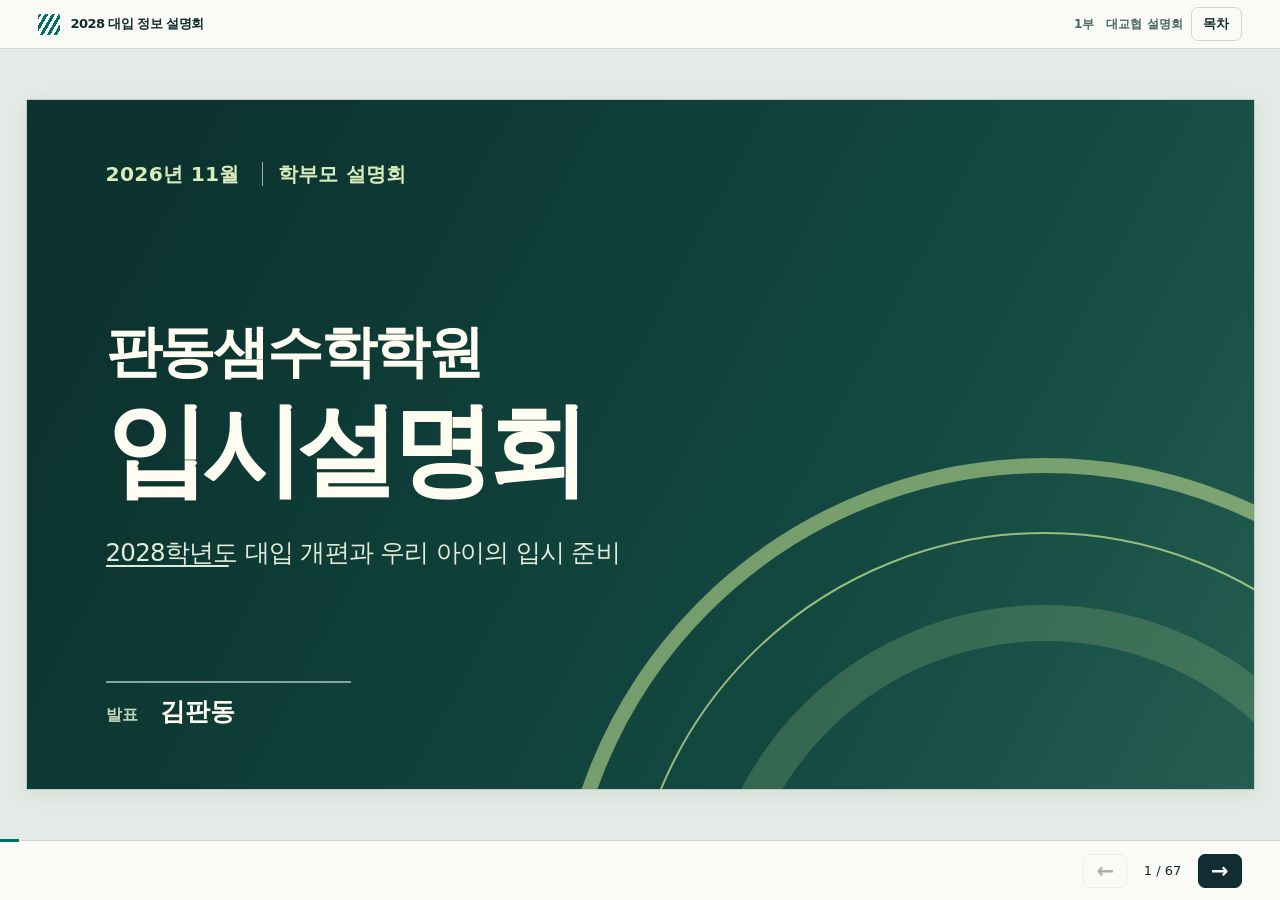
==== commit ab624000: "Remove the previous holistic admissions changes slide" ====
--- a/index.html
+++ b/index.html
@@ -4,7 +4,7 @@
 <h1><span>판동샘수학학원</span>입시설명회</h1>
 <p class="cover-sub"><span data-cue="line">2028학년도 대입 개편과 우리 아이의 입시 준비</span></p>
 <p class="cover-speaker"><span>발표</span> 김판동</p></div></section>
-<section class="slide" data-n="2" aria-label="CONTENTS" hidden><div class="contents"><small>2028 대입전형 주요사항</small><h1>CONTENTS</h1><a href="#3"><b>00</b>시작하기 전에<span>↗</span></a><a href="#6"><b>01</b>2028 인원 분석<span>↗</span></a><a href="#12"><b>02</b>5등급제 실시에 따른 변화<span>↗</span></a><a href="#45"><b>03</b>논서술형 평가 역량 변화<span>↗</span></a><a href="#50"><b>04</b>통합형 수능에 따른 변화<span>↗</span></a><a href="#64"><b>2부</b>진짜 우리가 궁금한것은<span>↗</span></a><a href="#65"><b>06</b>마무리<span>↗</span></a></div></section>
+<section class="slide" data-n="2" aria-label="CONTENTS" hidden><div class="contents"><small>2028 대입전형 주요사항</small><h1>CONTENTS</h1><a href="#3"><b>00</b>시작하기 전에<span>↗</span></a><a href="#6"><b>01</b>2028 인원 분석<span>↗</span></a><a href="#12"><b>02</b>5등급제 실시에 따른 변화<span>↗</span></a><a href="#44"><b>03</b>논서술형 평가 역량 변화<span>↗</span></a><a href="#49"><b>04</b>통합형 수능에 따른 변화<span>↗</span></a><a href="#63"><b>2부</b>진짜 우리가 궁금한것은<span>↗</span></a><a href="#64"><b>06</b>마무리<span>↗</span></a></div></section>
 <section class="slide family-guide" data-n="family" hidden aria-label="2028학년도 대입 개편과 학년별 적용 기준"><div class="family-inner"><header><p>00　시작하기 전에 <span>2026년 11월 기준</span></p><h1>2028학년도 대입 개편과 학년별 적용 기준</h1></header><p class="family-topic">학년별 적용</p><section class="family-panel" id="family-panel-0" aria-label="학년별 적용"><div class="guide-pair"><div><h2>우리 아이는 몇 학년도 대입일까?</h2>
 <table class="cohorts"><thead><tr><th>2026년 학년</th><th>대학 입학 연도</th><th>적용 제도</th></tr></thead><tbody><tr><th scope="row">고3</th><td>2027학년도</td><td>기존 대입제도</td></tr><tr><th data-cue="sweep" scope="row">고2</th><td data-cue="sweep" style="--cue-delay:150ms">2028학년도</td><td data-cue="sweep" style="--cue-delay:200ms">개편 첫 적용</td></tr><tr><th scope="row">고1</th><td>2029학년도</td><td>2028 개편 체제</td></tr><tr><th scope="row">중3</th><td>2030학년도</td><td>2028 개편 체제 기준</td></tr><tr><th scope="row">중2</th><td>2031학년도</td><td>2028 개편 체제 기준</td></tr><tr class="reform-possible"><th scope="row">중1</th><td>2032학년도</td><td>향후 재개편 가능</td></tr><tr class="reform-possible"><th scope="row">초6</th><td>2033학년도</td><td>향후 재개편 가능</td></tr></tbody></table></div>
 <aside><h3>첫 적용은 지금 고2</h3>
@@ -56,56 +56,50 @@
 <section class="slide" data-n="22" aria-label="변화된 학생부 교과 대비 방안" hidden><header class="sheetHead"><div class="meta"><span>2028 대입전형 주요사항</span><span>02　5등급제 실시에 따른 변화</span></div><h1>변화된 학생부 교과 대비 방안</h1></header><div class="content"><div class="itemlist"><div><b>과목이수</b><p>대학별 반영 교과 + 권장 과목 안내 필요 → 진로선택과목 선택에 두려워하지 말기</p></div><div><b>성취도</b><p>수행평가 점수 관리 + 한 문제라도 더 맞으려는 노력이 필요</p></div><div><b>수행평가</b><p>세특 반영하는 대학들 의외로 많아</p></div><div><b>모의고사</b><p>최저기준 반영하는 대학은 오히려 늘어나</p></div><div><b>출결 관리</b><p>미인정 결석, 지각 최소화할 수 있는 생활 지도가 필요</p></div></div></div><footer class="sheetFoot"><span>출처 : 교육부 한국대학교육협의회</span><b>28</b></footer></section>
 <section class="slide" data-n="holistic-intro" aria-label="학생부종합전형" hidden><div class="divider"><small>2028 대입전형 주요사항</small><div class="chapterNo">Chapter 2 · 학생부종합</div><h1>학생부종합전형</h1><blockquote><span data-cue="line">서류평가와 면접</span><br>대학별 수능최저학력기준</blockquote></div></section>
 <section class="slide questions-slide" data-n="parent-questions" aria-label="꼭 필요한 질문" hidden><header class="sheetHead"><div class="meta"><span>2028 대입 정보 설명회</span><span>학부모 진학 안내</span></div><h1>꼭 필요한 질문</h1></header><div class="questions-grid"><article><h2>고등학교 선택 기준</h2><dl><dt>성적과 분위기</dt><dd>내신 성적을 확보할 수 있는지, 학습 분위기가 수능 준비와 최저학력기준 충족에 도움이 되는지 살핍니다.</dd><dt>학생부 기록</dt><dd>학교 운영계획과 선생님의 수업·기록 지도를 통해 교과 세특을 어떻게 남기는지 확인합니다.</dd><dt>거리와 학생 수</dt><dd>통학 후 공부할 시간과 학생 수가 내신·수시 준비에 미치는 영향을 살핍니다.</dd></dl></article><article><h2>전형 선택의 단서</h2><dl><dt>교과 / 수시</dt><dd>자료에서 든 학교 유형 예시 · 교과는 평반고, 수시는 특목고·평반고</dd><dt>일반논술</dt><dd>수학이나 국어에 특별한 강점이 있는 학생</dd><dt>약식논술</dt><dd>수능 국어·수학이 2~3등급대이고 내신 관리가 아쉬운 학생</dd><dt>정시</dt><dd>수능 준비에 집중하는 학생</dd></dl></article><article><h2>수학 학습 점검</h2><dl><dt>공부 방법</dt><dd>공부를 미루거나, 직접 풀지 않고 풀이만 읽고 있지는 않은가?</dd><dt>목표와 순서</dt><dd>내신 성적에 안주하거나, 기초 단계를 건너뛰지는 않았는가?</dd><dt>지도와 적성</dt><dd>맞는 지도를 제때 받았는가? 타고난 강점과 어려움을 고려해 공부하고 있는가?</dd></dl></article><article><h2>학년별 당부</h2><dl><dt>고2</dt><dd>지원할 대학의 하한선을 정하고, 후회 없이 선택할 전형과 지금 할 일을 구체화하세요.</dd><dt>고1</dt><dd>교과를 신중히 고르고 2학기 진로선택 과목과 성취도를 관리하세요. 고2가 되어 후회할 일을 지금 점검하세요.</dd><dt>중3</dt><dd>진학의 방향을 정하는 중요한 시기입니다. 지역 여건을 살펴 지금부터 준비하세요.</dd><dt>중1·2</dt><dd>공통수학·대수의 기초를 다지고, 영어는 수능 1등급 수준을 목표로 준비하세요. 과학·사회 공통 내용도 마무리하세요.</dd></dl></article></div><footer class="sheetFoot"><span>자료 : 판동샘 수학학원 「설명회를 마무리하며」</span><b>30</b></footer></section>
-<section class="slide" data-n="23" aria-label="2028 학생부종합 변경사항" hidden><header class="sheetHead"><div class="meta"><span>2028 대입전형 주요사항</span><span>02　5등급제 실시에 따른 변화</span></div><h1>2028 학생부종합 변경사항</h1></header><div class="content"><div class="itemlist"><div><b>전형 변화</b><p><span data-cue="line">신설</span>: 경희대(네오르네상스-서류형), 홍익대(학교생활우수자-면접형), 한양(에)(서류형)
-<span data-cue="line">개편</span>: 연세대(종합/탐구), 한양대(서류x,추천 통합), 중앙대(모두/탐구/최저)
-<span data-cue="line">폐지</span>: 시립대(서류형), 단국대(창업인재)</p></div><div><b>수능최저기준</b><p>신설: 서강대(일반2), 외대(서류), 중앙대_의(모두), 아주대(서류), 인하대_의(면접), 명지대(서류), 한양(에)(서류)
-강화: 이화(2합5→3합7), 동덕_약(3합6→5), 한양_자(수 포함)
-완화: 서울대(지균 폐지), 고려대(4합8→9), 성균관(탐2→사/과), 중앙대(영과2→1), 경희대(탐2→1), 건국대_수(한국사), 국민_자(과→탐)</p></div><div><b>면접</b><p>신설: 서울대(SNU역량확인면접), 고려대(학우), 중앙대(모두), 홍익대
-강화: 포스텍(50→60), 중앙대(30→40), 동국대(30→40), 국민대(30→40), 명지대(30→40), 단국대(30→40)
-완화: 연세대(40→30), 포스텍(33→30)</p></div><div><b>전형요소</b><p>가톨릭대(진로역량 35→50), 강원대(학업역량 40→50)</p></div></div></div><footer class="sheetFoot"><span>출처 : 교육부 한국대학교육협의회</span><b>31</b></footer></section>
-<section class="slide" data-n="24" aria-label="학생부종합(2028)" hidden><header class="sheetHead"><div class="meta"><span>2028 대입전형 주요사항</span><span>02　5등급제 실시에 따른 변화</span></div><h1>학생부종합(2028)</h1><div class="legend"><b data-legend="minimum">최저O</b><b data-legend="plain">최저X</b></div></header><div class="content"><div aria-label="좌우 전형 비교표" class="aligned-scroll" tabindex="0"><table aria-label="면접 전형과 서류 전형 비교" class="native aligned-admissions"><colgroup><col style="width:10%"/><col style="width:15%"/><col style="width:9%"/><col style="width:7%"/><col style="width:8%"/></colgroup><colgroup><col style="width:2%"/></colgroup><colgroup><col style="width:11%"/><col style="width:18%"/><col style="width:8%"/><col style="width:12%"/></colgroup><thead><tr><th colspan="5" scope="colgroup">면접으로 확인해야</th><td aria-hidden="true" class="table-gap" rowspan="2"></td><th colspan="4" scope="colgroup">읽으면 다 알 수 있다</th></tr><tr><th scope="col">대학교</th><th scope="col">전형명</th><th scope="col">1단계</th><th scope="col"><span data-cue="line">면접</span></th><th scope="col">인원</th><th scope="col">대학교</th><th scope="col">전형명</th><th scope="col"><span data-cue="line">서류</span></th><th scope="col">인원</th></tr></thead><tbody><tr><th class="" data-source-paper="blue">서울대</th><td class="" data-source-paper="white">지역균형</td><td class="" data-source-paper="cream">3배수</td><td class="" data-source-paper="cream">30</td><td class="" data-source-paper="cream">728</td><td aria-hidden="true" class="table-gap"></td><th class="" data-source-paper="blue"></th><td class="" data-source-paper="white"></td><td class="" data-source-paper="cream"></td><td class="" data-source-paper="cream"></td></tr><tr><th class="" data-source-paper="blue">서울대</th><td class="" data-source-paper="white">일반</td><td class="" data-source-paper="cream">2배수</td><td class="" data-source-paper="cream">50</td><td class="" data-source-paper="cream">1,486</td><td aria-hidden="true" class="table-gap"></td><th class="" data-source-paper="blue"></th><td class="" data-source-paper="white"></td><td class="" data-source-paper="cream"></td><td class="" data-source-paper="cream"></td></tr><tr><th class="" data-source-paper="blue">연세대</th><td class="" data-source-paper="white">종합인재</td><td class="" data-source-paper="cream">4배수</td><td class="" data-source-paper="cream">30</td><td class="red" data-source-ink="minimum" data-source-paper="cream">981</td><td aria-hidden="true" class="table-gap"></td><th class="" data-source-paper="blue"></th><td class="" data-source-paper="white"></td><td class="" data-source-paper="cream"></td><td class="" data-source-paper="cream"></td></tr><tr><th class="" data-source-paper="blue">연세대</th><td class="" data-source-paper="white">탐구인재</td><td class="" data-source-paper="cream">4배수</td><td class="" data-source-paper="cream">40</td><td class="" data-source-paper="cream">375</td><td aria-hidden="true" class="table-gap"></td><th class="" data-source-paper="blue"></th><td class="" data-source-paper="white"></td><td class="" data-source-paper="cream"></td><td class="" data-source-paper="cream"></td></tr><tr><th class="" data-source-paper="blue">고려대</th><td class="" data-source-paper="white">학업우수</td><td class="" data-source-paper="cream">5배수</td><td class="" data-source-paper="cream">20</td><td class="red" data-source-ink="minimum" data-source-paper="cream">823</td><td aria-hidden="true" class="table-gap"></td><th class="" data-source-paper="blue">고려대</th><td class="" data-source-paper="white">계열적합</td><td class="" data-source-paper="cream">100</td><td class="" data-source-paper="cream">556</td></tr><tr><th class="" data-source-paper="blue">고려대</th><td class="" data-source-paper="white">사이버국방</td><td class="" data-source-paper="cream">5배수</td><td class="" data-source-paper="cream">20</td><td class="" data-source-paper="cream">10</td><td aria-hidden="true" class="table-gap"></td><th class="" data-source-paper="blue">서강대</th><td class="" data-source-paper="white">일반1</td><td class="" data-source-paper="cream">100</td><td class="" data-source-paper="cream">497</td></tr><tr><th class="" data-source-paper="blue"></th><td class="" data-source-paper="white"></td><td class="" data-source-paper="cream"></td><td class="" data-source-paper="cream"></td><td class="" data-source-paper="cream"></td><td aria-hidden="true" class="table-gap"></td><th class="" data-source-paper="blue">서강대</th><td class="" data-source-paper="white">일반2</td><td class="" data-source-paper="cream">100</td><td class="red" data-source-ink="minimum" data-source-paper="cream">74</td></tr><tr><th class="" data-source-paper="blue">성균관대</th><td class="" data-source-paper="white">성균인재</td><td class="" data-source-paper="cream">3~7배수</td><td class="" data-source-paper="cream">30</td><td class="" data-source-paper="cream">218</td><td aria-hidden="true" class="table-gap"></td><th class="" data-source-paper="blue">성균관대</th><td class="" data-source-paper="white">융합인재</td><td class="" data-source-paper="cream">100</td><td class="red" data-source-ink="minimum" data-source-paper="cream">325</td></tr><tr><th class="" data-source-paper="blue">성균관대</th><td class="" data-source-paper="white">과학인재</td><td class="" data-source-paper="cream">7배수</td><td class="" data-source-paper="cream">30</td><td class="" data-source-paper="cream">155</td><td aria-hidden="true" class="table-gap"></td><th class="" data-source-paper="blue">성균관대</th><td class="" data-source-paper="white">탐구인재</td><td class="" data-source-paper="cream">100</td><td class="" data-source-paper="cream">568</td></tr><tr><th class="" data-source-paper="blue">한양대</th><td class="" data-source-paper="white">면접형</td><td class="" data-source-paper="cream">3~5배수</td><td class="" data-source-paper="cream">30</td><td class="" data-source-paper="cream">266</td><td aria-hidden="true" class="table-gap"></td><th class="" data-source-paper="blue">한양대</th><td class="" data-source-paper="white">학업형</td><td class="" data-source-paper="cream">100</td><td class="red" data-source-ink="minimum" data-source-paper="cream">811</td></tr><tr><th class="" data-source-paper="blue">이화여대</th><td class="" data-source-paper="white">미래인재-면접</td><td class="" data-source-paper="cream">5배수</td><td class="" data-source-paper="cream">30</td><td class="" data-source-paper="cream">181</td><td aria-hidden="true" class="table-gap"></td><th class="" data-source-paper="blue">이화여대</th><td class="" data-source-paper="white">미래인재-서류</td><td class="" data-source-paper="cream">100</td><td class="red" data-source-ink="minimum" data-source-paper="cream">931</td></tr><tr><th class="" data-source-paper="blue">중앙대</th><td class="" data-source-paper="white">탐구하는 학종</td><td class="" data-source-paper="cream">3~6배수</td><td class="" data-source-paper="cream">40</td><td class="" data-source-paper="cream">425</td><td aria-hidden="true" class="table-gap"></td><th class="" data-source-paper="blue">중앙대</th><td class="" data-source-paper="white">최저있는학종</td><td class="" data-source-paper="cream">100</td><td class="red" data-source-ink="minimum" data-source-paper="cream">110</td></tr><tr><th class="" data-source-paper="blue">중앙대</th><td class="" data-source-paper="white">모두의 학종</td><td class="" data-source-paper="cream">3~6배수</td><td class="" data-source-paper="cream">40</td><td class="" data-source-paper="cream">285</td><td aria-hidden="true" class="table-gap"></td><td aria-hidden="true" class="table-missing" colspan="4"></td></tr><tr><th class="" data-source-paper="blue">중앙대_의</th><td class="" data-source-paper="white">최저있는 학종</td><td class="" data-source-paper="cream">5배수</td><td class="" data-source-paper="cream">40</td><td class="red" data-source-ink="minimum" data-source-paper="cream">4</td><td aria-hidden="true" class="table-gap"></td><td aria-hidden="true" class="table-missing" colspan="4"></td></tr></tbody></table></div></div><footer class="sheetFoot"><span>출처 : 교육부 한국대학교육협의회</span><b>32</b></footer></section>
-<section class="slide" data-n="25" aria-label="학생부종합(2028)" hidden><header class="sheetHead"><div class="meta"><span>2028 대입전형 주요사항</span><span>02　5등급제 실시에 따른 변화</span></div><h1>학생부종합(2028)</h1><div class="legend"><b data-legend="minimum">최저O</b><b data-legend="plain">최저X</b><b class="med-key" data-legend="medical">의약 최저</b></div></header><div class="content"><div aria-label="좌우 전형 비교표" class="aligned-scroll" tabindex="0"><table aria-label="면접 전형과 서류 전형 비교" class="native aligned-admissions"><colgroup><col style="width:10%"/><col style="width:15%"/><col style="width:9%"/><col style="width:7%"/><col style="width:8%"/></colgroup><colgroup><col style="width:2%"/></colgroup><colgroup><col style="width:11%"/><col style="width:18%"/><col style="width:8%"/><col style="width:12%"/></colgroup><thead><tr><th colspan="5" scope="colgroup">면접으로 확인해야</th><td aria-hidden="true" class="table-gap" rowspan="2"></td><th colspan="4" scope="colgroup">읽으면 다 알 수 있다</th></tr><tr><th scope="col">대학교</th><th scope="col">전형명</th><th scope="col">1단계</th><th scope="col">면접</th><th scope="col">인원</th><th scope="col">대학교</th><th scope="col">전형명</th><th scope="col">서류</th><th scope="col">인원</th></tr></thead><tbody><tr><th data-cue="sweep" class="" data-source-paper="blue">경희대</th><td data-cue="sweep" class="" data-source-paper="white">네오르네상스(면)</td><td data-cue="sweep" class="" data-source-paper="cream">4~5배수</td><td data-cue="sweep" class="" data-source-paper="cream">30</td><td data-cue="sweep" class="" data-source-paper="cream">754</td><td aria-hidden="true" class="table-gap"></td><th data-cue="sweep" class="" data-source-paper="blue">경희대</th><td data-cue="sweep" class="" data-source-paper="white">네오르네상스(서)</td><td data-cue="sweep" class="" data-source-paper="cream">100</td><td data-cue="sweep" class="red" data-source-ink="minimum" data-source-paper="cream">345</td></tr><tr><th class="" data-source-paper="blue">한국외대</th><td class="" data-source-paper="white">면접형</td><td class="" data-source-paper="cream">3배수</td><td class="" data-source-paper="cream">50</td><td class="" data-source-paper="cream">315</td><td aria-hidden="true" class="table-gap"></td><th class="" data-source-paper="blue">한국외대</th><td class="" data-source-paper="white">서류형</td><td class="" data-source-paper="cream">100</td><td class="red tintgold" data-source-ink="minimum" data-source-paper="cream">248/216</td></tr><tr><th class="" data-source-paper="blue">서울시립대</th><td class="" data-source-paper="white">학생부종합</td><td class="" data-source-paper="cream">3배수</td><td class="" data-source-paper="cream">50</td><td class="" data-source-paper="cream">424</td><td aria-hidden="true" class="table-gap"></td><th class="" data-source-paper="blue"></th><td class="" data-source-paper="white"></td><td class="" data-source-paper="cream"></td><td class="" data-source-paper="cream"></td></tr><tr><th class="" data-source-paper="blue">건국대</th><td class="" data-source-paper="white">KU자기추천</td><td class="" data-source-paper="cream">3배수</td><td class="" data-source-paper="cream">30</td><td class="" data-source-paper="cream">910</td><td aria-hidden="true" class="table-gap"></td><th class="" data-source-paper="blue"></th><td class="" data-source-paper="white"></td><td class="" data-source-paper="cream"></td><td class="" data-source-paper="cream"></td></tr><tr><th class="" data-source-paper="blue">동국대</th><td class="" data-source-paper="white">DoDream</td><td class="" data-source-paper="cream">2.5~3.5</td><td class="" data-source-paper="cream">40</td><td class="" data-source-paper="cream">894</td><td aria-hidden="true" class="table-gap"></td><th class="" data-source-paper="blue"></th><td class="" data-source-paper="white"></td><td class="" data-source-paper="cream"></td><td class="" data-source-paper="cream"></td></tr><tr><th class="" data-source-paper="blue">홍익대</th><td class="" data-source-paper="white">학교생활(면접)</td><td class="" data-source-paper="cream">5배수</td><td class="" data-source-paper="cream">50</td><td class="" data-source-paper="cream">23</td><td aria-hidden="true" class="table-gap"></td><th class="" data-source-paper="blue">홍익대</th><td class="" data-source-paper="white">학교생활(서류)</td><td class="" data-source-paper="cream">100</td><td class="red" data-source-ink="minimum" data-source-paper="cream">248</td></tr><tr><th class="" data-source-paper="blue">숙명여대</th><td class="" data-source-paper="white">숙명인재(면접형)</td><td class="" data-source-paper="cream">4배수</td><td class="" data-source-paper="cream">30</td><td class="" data-source-paper="cream">361</td><td aria-hidden="true" class="table-gap"></td><th class="" data-source-paper="blue"></th><td class="" data-source-paper="white"></td><td class="" data-source-paper="cream"></td><td class="" data-source-paper="cream"></td></tr><tr><th class="" data-source-paper="blue">국민대</th><td class="" data-source-paper="white">국민프런티어</td><td class="" data-source-paper="cream">3배수</td><td class="" data-source-paper="cream">40</td><td class="" data-source-paper="cream">723</td><td aria-hidden="true" class="table-gap"></td><th class="" data-source-paper="blue"></th><td class="" data-source-paper="white"></td><td class="" data-source-paper="cream"></td><td class="" data-source-paper="cream"></td></tr><tr><th class="" data-source-paper="blue">숭실대</th><td class="" data-source-paper="white">SSU미래(면접)</td><td class="" data-source-paper="cream">3~3.5</td><td class="" data-source-paper="cream">50</td><td class="" data-source-paper="cream">538</td><td aria-hidden="true" class="table-gap"></td><th class="" data-source-paper="blue">숭실대</th><td class="" data-source-paper="white">SSU미래(서류)</td><td class="" data-source-paper="cream">100</td><td class="" data-source-paper="cream">166</td></tr><tr><th class="" data-source-paper="blue">세종대</th><td class="" data-source-paper="white">세종인재(면접)</td><td class="" data-source-paper="cream">3배수</td><td class="" data-source-paper="cream">40</td><td class="" data-source-paper="cream">385</td><td aria-hidden="true" class="table-gap"></td><th class="" data-source-paper="blue">세종대</th><td class="" data-source-paper="white">세종인재(서류)</td><td class="" data-source-paper="cream">100</td><td class="" data-source-paper="cream">252</td></tr><tr><th class="" data-source-paper="blue">서울과기대</th><td class="" data-source-paper="white">서울텍인재/미래</td><td class="" data-source-paper="cream">3배수</td><td class="" data-source-paper="cream">30</td><td class="" data-source-paper="cream">599/106</td><td aria-hidden="true" class="table-gap"></td><th class="" data-source-paper="blue"></th><td class="" data-source-paper="white"></td><td class="" data-source-paper="cream"></td><td class="" data-source-paper="cream"></td></tr><tr><th class="" data-source-paper="blue">아주대</th><td class="" data-source-paper="white">ACE-면접형</td><td class="" data-source-paper="cream">4배수</td><td class="" data-source-paper="cream">30</td><td class="" data-source-paper="cream">563</td><td aria-hidden="true" class="table-gap"></td><th class="" data-source-paper="blue">아주대</th><td class="" data-source-paper="white">ACE전형-서류형</td><td class="" data-source-paper="cream">100</td><td class="red" data-source-ink="minimum" data-source-paper="cream">201</td></tr><tr><th class="" data-source-paper="blue">인하대</th><td class="" data-source-paper="white">인하미래(면접)</td><td class="" data-source-paper="cream">3.5배수</td><td class="" data-source-paper="cream">30</td><td class="med-min" data-source-ink="medical" data-source-paper="cream">740</td><td aria-hidden="true" class="table-gap"></td><th class="" data-source-paper="blue">인하대</th><td class="" data-source-paper="white">인하미래(서류형)</td><td class="" data-source-paper="cream">100</td><td class="" data-source-paper="cream">447</td></tr></tbody></table></div></div><footer class="sheetFoot"><span>출처 : 교육부 한국대학교육협의회</span><b>33</b></footer></section>
-<section class="slide" data-n="26" aria-label="학생부종합(2028)" hidden><header class="sheetHead"><div class="meta"><span>2028 대입전형 주요사항</span><span>02　5등급제 실시에 따른 변화</span></div><h1>학생부종합(2028)</h1><div class="legend"><b data-legend="minimum">최저O</b><b data-legend="plain">최저X</b><b class="med-key" data-legend="medical">의약 최저</b></div></header><div class="content"><div aria-label="좌우 전형 비교표" class="aligned-scroll" tabindex="0"><table aria-label="면접 전형과 서류 전형 비교" class="native aligned-admissions"><colgroup><col style="width:10%"/><col style="width:15%"/><col style="width:9%"/><col style="width:7%"/><col style="width:8%"/></colgroup><colgroup><col style="width:2%"/></colgroup><colgroup><col style="width:11%"/><col style="width:18%"/><col style="width:8%"/><col style="width:12%"/></colgroup><thead><tr><th colspan="5" scope="colgroup">면접으로 확인해야</th><td aria-hidden="true" class="table-gap" rowspan="2"></td><th colspan="4" scope="colgroup">읽으면 다 알 수 있다</th></tr><tr><th scope="col">대학교</th><th scope="col">전형명</th><th scope="col">1단계</th><th scope="col">면접</th><th scope="col">인원</th><th scope="col">대학교</th><th scope="col">전형명</th><th scope="col">서류</th><th scope="col">인원</th></tr></thead><tbody><tr><th class="" data-source-paper="blue">광운대</th><td class="" data-source-paper="white">광운참빛인재면접</td><td class="" data-source-paper="cream">3.5배수</td><td class="" data-source-paper="cream">40</td><td class="" data-source-paper="cream">250</td><td aria-hidden="true" class="table-gap"></td><th class="" data-source-paper="blue">광운대</th><td class="" data-source-paper="white">광운참빛인재서류</td><td class="" data-source-paper="cream">100</td><td class="" data-source-paper="cream">208</td></tr><tr><th class="" data-source-paper="blue">명지대</th><td class="" data-source-paper="white">명지인재면접</td><td class="" data-source-paper="cream">3배수</td><td class="" data-source-paper="cream">40</td><td class="" data-source-paper="cream">392</td><td aria-hidden="true" class="table-gap"></td><th class="" data-source-paper="blue">명지대</th><td class="" data-source-paper="white">명지인재서류</td><td class="" data-source-paper="cream">100</td><td class="red" data-source-ink="minimum" data-source-paper="cream">269</td></tr><tr><th class="" data-source-paper="blue">단국대</th><td class="" data-source-paper="white">DKU인재(면접)</td><td class="" data-source-paper="cream">3배수</td><td class="" data-source-paper="cream">40</td><td class="" data-source-paper="cream">203</td><td aria-hidden="true" class="table-gap"></td><th class="" data-source-paper="blue">단국대</th><td class="" data-source-paper="white">DKU인재(서류)</td><td class="" data-source-paper="cream">100</td><td class="" data-source-paper="cream">232</td></tr><tr><th class="" data-source-paper="blue">가천대</th><td class="" data-source-paper="white">가천바람개비</td><td class="" data-source-paper="cream">4배수</td><td class="" data-source-paper="cream">50</td><td class="" data-source-paper="cream">447</td><td aria-hidden="true" class="table-gap"></td><th class="" data-source-paper="blue"></th><td class="" data-source-paper="white"></td><td class="" data-source-paper="cream"></td><td class="" data-source-paper="cream"></td></tr><tr><th class="" data-source-paper="blue">경기대</th><td class="" data-source-paper="white">KGU학생부종합</td><td class="" data-source-paper="cream">3배수</td><td class="" data-source-paper="cream">30</td><td class="" data-source-paper="cream">680</td><td aria-hidden="true" class="table-gap"></td><th class="" data-source-paper="blue"></th><td class="" data-source-paper="white"></td><td class="" data-source-paper="cream"></td><td class="" data-source-paper="cream"></td></tr><tr><th class="" data-source-paper="blue">가톨릭대</th><td class="" data-source-paper="white">잠재능력우수면접</td><td class="" data-source-paper="cream">4배수</td><td class="" data-source-paper="cream">30</td><td class="" data-source-paper="cream">283</td><td aria-hidden="true" class="table-gap"></td><th class="" data-source-paper="blue">가톨릭대</th><td class="" data-source-paper="white">잠재능력우수서류</td><td class="" data-source-paper="cream">100</td><td class="" data-source-paper="cream">256</td></tr><tr><th class="" data-source-paper="blue">한양대(에)</th><td class="" data-source-paper="white">면접형</td><td class="" data-source-paper="cream">3배수</td><td class="" data-source-paper="cream">30</td><td class="" data-source-paper="cream">102</td><td aria-hidden="true" class="table-gap"></td><th class="" data-source-paper="blue">한양대(에)</th><td class="" data-source-paper="white">서류형</td><td class="" data-source-paper="cream">100</td><td class="red" data-source-ink="minimum" data-source-paper="cream">428</td></tr><tr><th class="" data-source-paper="blue">한국항공대</th><td class="" data-source-paper="white">미래인재</td><td class="" data-source-paper="cream">3배수</td><td class="" data-source-paper="cream">30</td><td class="" data-source-paper="cream">142</td><td aria-hidden="true" class="table-gap"></td><th class="" data-source-paper="blue"></th><td class="" data-source-paper="white"></td><td class="" data-source-paper="cream"></td><td class="" data-source-paper="cream"></td></tr><tr><th class="" data-source-paper="blue">성신여대</th><td class="" data-source-paper="white">자기주도인재</td><td class="" data-source-paper="cream">3배수</td><td class="" data-source-paper="cream">40</td><td class="" data-source-paper="cream">535</td><td aria-hidden="true" class="table-gap"></td><th class="" data-source-paper="blue"></th><td class="" data-source-paper="white"></td><td class="" data-source-paper="cream"></td><td class="" data-source-paper="cream"></td></tr><tr><th class="" data-source-paper="blue">서울여대</th><td class="" data-source-paper="white">바롬인재면접</td><td class="" data-source-paper="cream">5배수</td><td class="" data-source-paper="cream">50</td><td class="" data-source-paper="cream">202</td><td aria-hidden="true" class="table-gap"></td><th class="" data-source-paper="blue">서울여대</th><td class="" data-source-paper="white">바롬인재서류</td><td class="" data-source-paper="cream">100</td><td class="" data-source-paper="cream">182</td></tr><tr><th class="" data-source-paper="blue">덕성여대</th><td class="" data-source-paper="white">덕성인재2</td><td class="" data-source-paper="cream">3~4배수</td><td class="" data-source-paper="cream">40</td><td class="med-min" data-source-ink="medical" data-source-paper="cream">237</td><td aria-hidden="true" class="table-gap"></td><th class="" data-source-paper="blue">덕성여대</th><td class="" data-source-paper="white">덕성인재1</td><td class="" data-source-paper="cream">100</td><td class="" data-source-paper="cream">107</td></tr><tr><th class="" data-source-paper="blue">동덕여대</th><td class="" data-source-paper="white">동덕창의리더</td><td class="" data-source-paper="cream">3배수</td><td class="" data-source-paper="cream">60</td><td class="" data-source-paper="cream">208</td><td aria-hidden="true" class="table-gap"></td><th class="" data-source-paper="blue"></th><td class="" data-source-paper="white"></td><td class="" data-source-paper="cream"></td><td class="" data-source-paper="cream"></td></tr></tbody></table></div></div><footer class="sheetFoot"><span>출처 : 교육부 한국대학교육협의회</span><b>34</b></footer></section>
-<section class="slide" data-n="27" aria-label="학생부종합(2028)" hidden><header class="sheetHead"><div class="meta"><span>2028 대입전형 주요사항</span><span>02　5등급제 실시에 따른 변화</span></div><h1>학생부종합(2028)</h1><div class="legend"><b data-legend="minimum">최저O</b><b data-legend="plain">최저X</b><b class="med-key" data-legend="medical">의약 최저</b></div></header><div class="content"><div aria-label="좌우 전형 비교표" class="aligned-scroll" tabindex="0"><table aria-label="면접 전형과 서류 전형 비교" class="native aligned-admissions"><colgroup><col style="width:10%"/><col style="width:15%"/><col style="width:9%"/><col style="width:7%"/><col style="width:8%"/></colgroup><colgroup><col style="width:2%"/></colgroup><colgroup><col style="width:11%"/><col style="width:18%"/><col style="width:8%"/><col style="width:12%"/></colgroup><thead><tr><th colspan="5" scope="colgroup">면접으로 확인해야</th><td aria-hidden="true" class="table-gap" rowspan="2"></td><th colspan="4" scope="colgroup">읽으면 다 알 수 있다</th></tr><tr><th scope="col">대학교</th><th scope="col">전형명</th><th scope="col">1단계</th><th scope="col">면접</th><th scope="col">인원</th><th scope="col">대학교</th><th scope="col">전형명</th><th scope="col">서류</th><th scope="col">인원</th></tr></thead><tbody><tr><th class="" data-source-paper="blue">인천대</th><td class="" data-source-paper="white">자기추천-면접형</td><td class="" data-source-paper="cream">3~4배수</td><td class="" data-source-paper="cream">40</td><td class="" data-source-paper="cream">732</td><td aria-hidden="true" class="table-gap"></td><th class="" data-source-paper="blue">인천대</th><td class="" data-source-paper="white">자기추천-서류형</td><td class="" data-source-paper="cream">100</td><td class="" data-source-paper="cream">75</td></tr><tr><th class="" data-source-paper="blue">강원대</th><td class="" data-source-paper="white">미래인재면접</td><td class="" data-source-paper="cream">4배수</td><td class="" data-source-paper="cream">40</td><td class="" data-source-paper="cream">372</td><td aria-hidden="true" class="table-gap"></td><th class="" data-source-paper="blue">강원대</th><td class="" data-source-paper="white">미래인재서류</td><td class="" data-source-paper="cream">100</td><td class="med-min" data-source-ink="medical" data-source-paper="cream">462</td></tr><tr><th class="" data-source-paper="blue">충남대</th><td class="" data-source-paper="white">학생부종합2(면접)</td><td class="" data-source-paper="cream">2~3배수</td><td class="" data-source-paper="cream">33.3</td><td class="med-min" data-source-ink="medical" data-source-paper="cream">418</td><td aria-hidden="true" class="table-gap"></td><th class="" data-source-paper="blue">충남대</th><td class="" data-source-paper="white">학생부종합1(서류)</td><td class="" data-source-paper="cream">100</td><td class="med-min" data-source-ink="medical" data-source-paper="cream">258</td></tr><tr><th class="" data-source-paper="blue"></th><td class="" data-source-paper="white"></td><td class="" data-source-paper="cream"></td><td class="" data-source-paper="cream"></td><td class="" data-source-paper="cream"></td><td aria-hidden="true" class="table-gap"></td><th class="" data-source-paper="blue">충북대</th><td class="" data-source-paper="white">학생부종합1/2</td><td class="" data-source-paper="cream">100</td><td data-source-paper="cream">542/<span data-source-ink="minimum">387</span></td></tr><tr><th class="" data-source-paper="blue">경북대</th><td class="" data-source-paper="white">모바일과학인재</td><td class="" data-source-paper="cream">5배수</td><td class="" data-source-paper="cream">50</td><td class="red" data-source-ink="minimum" data-source-paper="cream">5</td><td aria-hidden="true" class="table-gap"></td><th class="" data-source-paper="blue">경북대</th><td class="" data-source-paper="white">일반</td><td class="" data-source-paper="cream">100</td><td class="med-min" data-source-ink="medical" data-source-paper="cream">911</td></tr><tr><th class="" data-source-paper="blue">부산대</th><td class="" data-source-paper="white">면접</td><td class="" data-source-paper="cream">3~4배수</td><td class="" data-source-paper="cream">30</td><td class="med-min" data-source-ink="medical" data-source-paper="cream">569</td><td aria-hidden="true" class="table-gap"></td><th class="" data-source-paper="blue">부산대</th><td class="" data-source-paper="white">서류</td><td class="" data-source-paper="cream">100</td><td class="red" data-source-ink="minimum" data-source-paper="cream">463</td></tr><tr><th class="" data-source-paper="blue">경상국립대</th><td class="" data-source-paper="white">일반전형-면접</td><td class="" data-source-paper="cream">2배수</td><td class="" data-source-paper="cream">20</td><td class="med-min" data-source-ink="medical" data-source-paper="cream">100</td><td aria-hidden="true" class="table-gap"></td><th class="" data-source-paper="blue">경상국립대</th><td class="" data-source-paper="white">일반전형-일괄</td><td class="" data-source-paper="cream">100</td><td class="med-min" data-source-ink="medical" data-source-paper="cream">672</td></tr><tr><th class="" data-source-paper="blue">전남대</th><td class="" data-source-paper="white">고교생활우수자1</td><td class="" data-source-paper="cream">3/6배수</td><td class="" data-source-paper="cream">30</td><td class="med-min" data-source-ink="medical" data-source-paper="cream">1033</td><td aria-hidden="true" class="table-gap"></td><th class="" data-source-paper="blue"></th><td class="" data-source-paper="white"></td><td class="" data-source-paper="cream"></td><td class="" data-source-paper="cream"></td></tr><tr><th class="" data-source-paper="blue">전북대</th><td class="" data-source-paper="white">큰사람</td><td class="" data-source-paper="cream">3배수</td><td class="" data-source-paper="cream">20</td><td class="med-min" data-source-ink="medical" data-source-paper="cream">613</td><td aria-hidden="true" class="table-gap"></td><th class="" data-source-paper="blue"></th><td class="" data-source-paper="white"></td><td class="" data-source-paper="cream"></td><td class="" data-source-paper="cream"></td></tr><tr><th class="" data-source-paper="blue">제주대</th><td class="" data-source-paper="white">일반학생</td><td class="" data-source-paper="cream">3배수</td><td class="" data-source-paper="cream">30</td><td class="red" data-source-ink="minimum" data-source-paper="cream">58</td><td aria-hidden="true" class="table-gap"></td><th class="" data-source-paper="blue">제주대</th><td class="" data-source-paper="white">일반학생</td><td class="" data-source-paper="cream">100</td><td class="" data-source-paper="cream">179</td></tr></tbody></table></div></div><footer class="sheetFoot"><span>출처 : 교육부 한국대학교육협의회</span><b>35</b></footer></section>
-<section class="slide" data-n="28" aria-label="수능최저학력기준(2028 학생부종합)" hidden><header class="sheetHead"><div class="meta"><span>2028 대입전형 주요사항</span><span>02　5등급제 실시에 따른 변화</span></div><h1>수능최저학력기준(2028 학생부종합)</h1><div class="legend"><b data-legend="minimum">사회, 과학 따로 반영</b></div></header><div class="content"><div class="columns"><div class="tablegroup"><table class="native"><thead><tr><th>대학교</th><th>인문/공통</th><th>자연/의약</th></tr></thead><tbody><tr><th data-source-paper="blue">연세대</th><td data-source-paper="white">국수 2합 4, 영3,한4</td><td data-source-paper="cream"><span data-source-ink="subject">수</span> 2합 5, 영3,한4</td></tr><tr><th data-source-paper="blue">고려대</th><td data-source-paper="sky">4합 9, 한4</td><td data-source-paper="cream"></td></tr><tr><th data-source-paper="blue">포항공대</th><td data-source-paper="white"></td><td data-source-paper="cream"><span data-source-ink="subject">수</span> <span data-source-ink="science">2합 4</span></td></tr><tr><th data-source-paper="blue">서강대</th><td data-source-paper="lemon">3합 7, 한4</td><td data-source-paper="cream"></td></tr><tr><th data-source-ink="minimum" data-source-paper="blue">성균관대</th><td data-source-paper="white">3합 6</td><td data-source-paper="cream">3합 6_약</td></tr><tr><th data-source-ink="minimum" data-source-paper="blue">한양대</th><td data-source-paper="sky">3합 7</td><td data-source-paper="cream"><span data-source-ink="subject">수</span> 3합 7</td></tr><tr><th data-source-paper="blue">이화여대</th><td data-source-paper="lemon">3합 7</td><td data-source-paper="cream">3합 5_스크랜튼</td></tr><tr><th data-source-ink="minimum" data-source-paper="blue">중앙대</th><td data-source-paper="white">3합 6, 한4</td><td data-source-paper="cream">4합 5(2)_의/5_약</td></tr><tr><th data-source-paper="blue">경희대</th><td data-source-paper="lemon">2합 5, 한5</td><td data-source-paper="cream">3합 4, 한5_의치한약</td></tr><tr><th data-source-paper="blue">한국외대</th><td data-source-paper="lemon">2합 6</td><td data-source-paper="lemon">2합 7</td></tr><tr><th data-source-paper="blue">홍익대</th><td data-source-paper="white">2합 5, 한4</td><td data-source-paper="cream"></td></tr><tr><th data-source-paper="blue">아주대</th><td data-source-paper="lemon">2합 6</td><td data-source-paper="lemon">2합 5</td></tr><tr><th data-source-paper="blue">명지대</th><td data-source-paper="lemon">2합 7</td><td data-source-paper="lemon">2합 7</td></tr><tr><th data-source-paper="blue">한양대(에)</th><td data-source-paper="lemon">2합 7</td><td data-source-paper="cream">3합 6_약</td></tr></tbody></table></div><div class="tablegroup"><table class="native"><thead><tr><th>대학교</th><th>인문/공통</th><th>자연/의약</th></tr></thead><tbody><tr><th data-source-paper="blue">서울교대</th><td data-source-paper="white">2합 6, 한4</td><td data-source-paper="cream"></td></tr><tr><th data-source-paper="blue">춘천교대</th><td data-source-paper="white">3합 9, 한4</td><td data-source-paper="cream"></td></tr><tr><th data-source-paper="blue">강원대</th><td data-source-paper="white">2합 7_간호</td><td data-source-paper="cream"><span data-source-ink="subject">수</span> 3합 6_치/8_수</td></tr><tr><th data-source-paper="blue">충남대</th><td data-source-paper="white">2합 6_사범</td><td data-source-paper="cream"><span data-source-ink="subject">수</span> 2합 6/7_사범</td></tr><tr><th data-source-paper="blue">충북대</th><td data-source-paper="white">2합 8</td><td data-source-paper="cream"></td></tr><tr><th data-source-paper="blue">경북대</th><td data-source-paper="white">2합 6/7</td><td data-source-paper="cream"><span data-source-ink="subject">수</span> 2합 6/7</td></tr><tr><th data-source-paper="blue">부산대</th><td data-source-paper="lemon">2합 6</td><td data-source-paper="lemon"><span data-source-ink="subject">수</span> 2합 6</td></tr><tr><th data-source-ink="minimum" data-source-paper="blue">한국교원대</th><td data-source-paper="sky">3합 9</td><td data-source-paper="cream"></td></tr></tbody></table></div></div></div><footer class="sheetFoot"><span>출처 : 교육부 한국대학교육협의회</span><b>36</b></footer></section>
-<section class="slide" data-n="29" aria-label="정시러들에게 논술보다는 학종을" hidden><header class="sheetHead"><div class="meta"><span>2028 대입전형 주요사항</span><span>02　5등급제 실시에 따른 변화</span></div><h1>정시러들에게 논술보다는 학종을</h1></header><div class="content"><div class="tablegroup"><table class="native"><thead><tr><th>학교</th><th>전형</th><th>총입학자</th><th data-source-ink="minimum"><span data-cue="line">일반고(자공고)</span></th><th>자사고</th><th>특목고</th><th>특성화고</th><th data-source-ink="minimum">서울</th></tr></thead><tbody><tr><th data-source-paper="cream"></th><td data-source-paper="cream"></td><td data-source-paper="cream">4,486</td><td data-source-ink="minimum" data-source-paper="cream">72.65</td><td data-source-paper="cream">9.94</td><td data-source-paper="cream">16.23</td><td data-source-paper="cream">0.13</td><td data-source-ink="minimum" data-source-paper="cream">7.91</td></tr><tr><th data-source-paper="blue"><span data-cue="line">서울대학교</span></th><td data-source-paper="white">지역균형</td><td data-source-paper="sky">482</td><td data-cue="ring" style="--cue-delay:250ms" data-source-ink="minimum" data-source-paper="white">96.26</td><td data-source-paper="white">2.9</td><td data-source-paper="white">0.62</td><td data-source-paper="white">0.21</td><td data-source-ink="minimum" data-source-paper="blue">24.9</td></tr><tr><th data-source-paper="blue">연세대학교</th><td data-source-paper="white">활동우수형</td><td data-source-paper="sky">583</td><td data-source-ink="minimum" data-source-paper="white">68.61</td><td data-source-paper="white">12.18</td><td data-source-paper="white">16.3</td><td data-source-paper="white">0</td><td data-source-ink="minimum" data-source-paper="blue">33.62</td></tr><tr><th data-source-paper="blue">고려대학교</th><td data-source-paper="white">학업우수/계열적합</td><td data-source-paper="sky">1,241</td><td data-source-ink="minimum" data-source-paper="white">50.84</td><td data-source-paper="white">21.6</td><td data-source-paper="white">25.38</td><td data-source-paper="white">0</td><td data-source-ink="minimum" data-source-paper="blue">38.2</td></tr><tr><th data-source-paper="blue">한양대학교</th><td data-source-paper="white">추천형</td><td data-source-paper="sky">178</td><td data-source-ink="minimum" data-source-paper="white">42.69</td><td data-source-paper="white">32.02</td><td data-source-paper="white">25.28</td><td data-source-paper="white">0</td><td data-source-ink="minimum" data-source-paper="blue">41.01</td></tr><tr><th data-source-paper="blue">이화여자대학교</th><td data-source-paper="white">미래인재</td><td data-source-paper="sky">992</td><td data-source-ink="minimum" data-source-paper="white">82.66</td><td data-source-paper="white">1.71</td><td data-source-paper="white">15.22</td><td data-source-paper="white">0.2</td><td data-source-ink="minimum" data-source-paper="blue">26.92</td></tr><tr><th data-source-paper="blue">서울시립대학교</th><td data-source-paper="white">학종1/학종2</td><td data-source-paper="sky">569</td><td data-source-ink="minimum" data-source-paper="white">80.31</td><td data-source-paper="white">2.81</td><td data-source-paper="white">16.35</td><td data-source-paper="white">0.35</td><td data-source-ink="minimum" data-source-paper="blue">14.24</td></tr><tr><th data-source-paper="blue">홍익대학교</th><td data-source-paper="white">학교생활우수자/고른기회1</td><td data-source-paper="sky">441</td><td data-source-ink="minimum" data-source-paper="white">93.2</td><td data-source-paper="white">0.68</td><td data-source-paper="white">5.89</td><td data-source-paper="white">0.23</td><td data-source-ink="minimum" data-source-paper="blue">21.09</td></tr></tbody></table></div><div class="ribbon">학교생활기록부가 좋아서? VS 수능최저기준을 충족할 수 있어서?</div></div><footer class="sheetFoot"><span>출처 : 교육부 한국대학교육협의회</span><b>37</b></footer></section>
-<section class="slide" data-n="30" aria-label="수능최저학력기준(2028 학생부종합)_의약계열" hidden><header class="sheetHead"><div class="meta"><span>2028 대입전형 주요사항</span><span>02　5등급제 실시에 따른 변화</span></div><h1>수능최저학력기준(2028 학생부종합)_의약계열</h1><div class="legend"><b data-legend="minimum">사회, 과학 따로 반영</b></div></header><div class="content"><div class="columns"><div class="tablegroup"><table class="native"><thead><tr><th>대학교</th><th>의</th><th>치한약수</th></tr></thead><tbody><tr><th data-source-paper="blue">연세대</th><td data-source-paper="white"><span data-source-ink="subject">수</span> 2개1, 영3,한4</td><td data-source-paper="cream"><span data-source-ink="subject">수</span> 2개1, 영3,한4_치약</td></tr><tr><th data-source-paper="blue">고려대</th><td data-source-paper="white">4합 5, 한4</td><td data-source-paper="cream"></td></tr><tr><th data-source-paper="blue">한양대</th><td data-source-paper="white">3합 4(2)</td><td data-source-paper="cream"></td></tr><tr><th data-source-paper="blue">이화여대</th><td data-source-paper="white">4합 5</td><td data-source-paper="cream">4합 6_약</td></tr><tr><th data-source-ink="minimum" data-source-paper="blue">중앙대</th><td data-source-paper="white">4합 5(2), 한4</td><td data-source-paper="cream">4합 5, 한4_약</td></tr><tr><th data-source-paper="blue">경희대</th><td data-source-paper="white">3합 4, 한5</td><td data-source-paper="cream">3합 4, 한5_치한약</td></tr><tr><th data-source-paper="blue">아주대</th><td data-source-paper="white">4합 6(2)</td><td data-source-paper="cream">3합 5(2)_약</td></tr><tr><th data-source-paper="blue">인하대</th><td data-source-paper="white">3합 4(2)</td><td data-source-paper="cream"></td></tr><tr><th data-source-paper="blue">가천대</th><td data-source-paper="white"><span data-source-ink="minimum">3개 1</span></td><td data-source-paper="cream"><span data-source-ink="minimum">3합 5</span>_약</td></tr><tr><th data-source-paper="blue">가톨릭대</th><td data-source-paper="white">3합 4, 한4</td><td data-source-paper="cream">3합 5_약</td></tr><tr><th data-source-paper="blue">한양대(에)</th><td data-source-paper="white"></td><td data-source-paper="cream">3합 6_약</td></tr><tr><th data-source-paper="blue">덕성여대</th><td data-source-paper="white"></td><td data-source-paper="cream"><span data-source-ink="subject">수</span> 3합 6(2)_약</td></tr><tr><th data-source-paper="blue">동덕여대</th><td data-source-paper="white"></td><td data-source-paper="cream"><span data-source-ink="subject">국수</span><span data-source-ink="science">과 합 5</span>_약</td></tr><tr><th data-source-paper="blue">삼육대</th><td data-source-paper="white"></td><td data-source-paper="cream"><span data-source-ink="science">3합 5</span>_약</td></tr><tr><th data-source-paper="blue">차의과학대</th><td data-source-paper="white"></td><td data-source-paper="cream"><span data-source-ink="subject">수</span> <span data-source-ink="science">3합 6</span>_약</td></tr></tbody></table></div><div class="tablegroup"><table class="native"><thead><tr><th>대학교</th><th>의</th><th>치한약수</th></tr></thead><tbody><tr><th data-source-paper="blue">강원대</th><td data-source-paper="white"></td><td data-source-paper="cream"><span data-source-ink="subject">수</span> <span data-source-ink="science">3합 6</span>_치/<span data-source-ink="science">8</span>_수</td></tr><tr><th data-source-paper="blue">충남대</th><td data-source-paper="white"><span data-source-ink="subject">수</span> 3합 5(2)</td><td data-source-paper="cream"><span data-source-ink="subject">수</span> 3합 6(2)_약/7(2)_수</td></tr><tr><th data-source-paper="blue">충북대</th><td data-source-paper="white"><span data-source-ink="science">3합 5</span></td><td data-source-paper="cream"><span data-source-ink="science">3합 6</span>_약/<span data-source-ink="science">8</span>_수</td></tr><tr><th data-source-paper="blue">경북대</th><td data-source-paper="white"><span data-source-ink="subject">수</span> 3합 4(2)</td><td data-source-paper="cream"><span data-source-ink="subject">수</span> 3합 4(2)_치/5(2)_약수</td></tr><tr><th data-source-paper="blue">부산대</th><td data-source-paper="white"></td><td data-source-paper="cream"><span data-source-ink="subject">수</span> 3합 5(2)_치/5_약</td></tr><tr><th data-source-paper="blue">경상국립대</th><td data-source-paper="white"><span data-source-ink="subject">수</span> 3합 6(2)</td><td data-source-paper="cream"><span data-source-ink="subject">수</span> 3합 6(2)_약/7(2)_수</td></tr><tr><th data-source-paper="blue">전북대</th><td data-source-paper="white"><span data-source-ink="science">4합 6</span></td><td data-source-paper="cream"><span data-source-ink="subject">수</span> <span data-source-ink="science">3합 6</span>_치/<span data-source-ink="science">7</span>_약수</td></tr><tr><th data-source-paper="blue">전남대</th><td data-source-paper="white"><span data-source-ink="subject">수</span> 3합 5(2)</td><td data-source-paper="cream"><span data-source-ink="subject">수</span> 3합 6(2)_치/7(2)_약수</td></tr><tr><th data-source-paper="blue">연세대(미)</th><td data-source-paper="white"><span data-source-ink="science">2개 1</span>, 영2,한4</td><td data-source-paper="cream"></td></tr><tr><th data-source-paper="blue">고려대(세)</th><td data-source-paper="white"></td><td data-source-paper="cream"><span data-source-ink="science">3합 5</span>_약</td></tr><tr><th data-source-paper="blue">단국대(천)</th><td data-source-paper="white"><span data-source-ink="subject">수</span> <span data-source-ink="science">3합 4</span></td><td data-source-paper="cream"><span data-source-ink="subject">수</span> <span data-source-ink="science">3합 4</span>_치/<span data-source-ink="science">5</span>_약</td></tr><tr><th data-source-ink="minimum" data-source-paper="blue">건국대(글)</th><td data-source-paper="white">4합 5, 한4</td><td data-source-paper="cream"></td></tr><tr><th data-source-paper="blue">동국대(W)</th><td data-source-paper="white">3합 4(2)</td><td data-source-paper="cream">3합 5(2)_한</td></tr><tr><th data-source-paper="blue">한림대</th><td data-source-paper="white"><span data-source-ink="science">3합 4</span></td><td data-source-paper="cream"></td></tr><tr><th data-source-paper="blue">울산대</th><td data-source-paper="white">4합 5(2), 한4</td><td data-source-paper="cream"></td></tr></tbody></table></div></div></div><footer class="sheetFoot"><span>출처 : 교육부 한국대학교육협의회</span><b>38</b></footer></section>
-<section class="slide" data-n="31" aria-label="변화된 학생부 종합 대비 방안" hidden><header class="sheetHead"><div class="meta"><span>2028 대입전형 주요사항</span><span>02　5등급제 실시에 따른 변화</span></div><h1>변화된 학생부 종합 대비 방안</h1></header><div class="content"><div class="itemlist"><div><b>과목 이수</b><p>고교학점제(진로와 적성에 따른 과목을 이수하고~) 내용이 명시된 학제</p></div><div><b>면접</b><p>AI 활용 <span data-cue="line">수행평가 다시 한 번 살펴보는 노력</span> 필요</p></div><div><b>정시러들</b><p>학교 생활을 포기하고 수학 문제만 푸는 학생들에게 수업과 학교생활에 집중하도록 방향 전환 안내</p></div><div><b>수행평가</b><p>진로, 행동 글자 수 감소 → 학생들 개별적 역량은 수행평가 결과물을 통해서 확보</p></div><div><b>출결관리</b><p>이제는 대학에서도 성실한 학생들을 선발하고자 하는 의지가 강해졌다.</p></div></div></div><footer class="sheetFoot"><span>출처 : 교육부 한국대학교육협의회</span><b>39</b></footer></section>
-<section class="slide" data-n="32" aria-label="교과성적 산출 방식" hidden><header class="sheetHead"><div class="meta"><span>2028 대입전형 주요사항</span><span>02　5등급제 실시에 따른 변화</span></div><h1>교과성적 산출 방식</h1></header><div class="content"><div class="ribbon">등급별 비율이 늘었는데, 변별할 수 있을까?</div><div class="itemlist"><div><b><span data-cue="line">등급만</span>으로 충분해</b><p>성균관대, <span data-source-ink="minimum">한양</span>대, <span data-source-ink="minimum">이화</span>여대, 중앙대, <span data-source-ink="minimum">한국</span>외대, <span data-source-ink="minimum">서울</span>시립대, <span data-source-ink="minimum">건국</span>대, 서울과기대, 국민대(학추1), 상명대, 서울여대, 동덕여대　<span data-source-ink="subject">가천대(학생부)</span>, <span data-source-ink="subject">경기대</span>, <span data-source-ink="subject">인천대</span>, <span data-source-ink="subject">수원대</span>, <span data-source-ink="subject">강남대</span>, <span data-source-ink="subject">강서대</span>, <span data-source-ink="minimum">을지</span><span data-source-ink="subject">대</span>, <span data-source-ink="subject">한국공학대</span>, <span data-source-ink="subject">한경국립대</span>, <span data-source-ink="subject">안양대</span>, <span data-source-ink="subject">신한대</span>, <span data-source-ink="subject">대진대</span>, <span data-source-ink="subject">평택대</span>, <span data-source-ink="subject">한신대</span>, <span data-source-ink="subject">한세대</span>, <span data-source-ink="minimum">경북</span>대, <span data-source-ink="minimum">부산</span>대, 고려대(세)</p></div><div><b><span data-cue="line">등급과 성취도</span> 같이 활용할거야</b><p>연세대, 고려대, 서강대, 경희대, 동국대, 홍익대, 숙명여대, 국민대(학추2), 숭실대, 세종대, 광운대, 명지대, 성신여대, 덕성여대, 한성대, 서경대, 삼육대, <span data-source-ink="subject">아주대</span>, <span data-source-ink="subject">인하대</span>, <span data-source-ink="subject">단국대</span>, <span data-source-ink="subject">가톨릭대</span>, <span data-source-ink="subject">한양대(에)</span>, <span data-source-ink="subject">한국항공대</span>, 서울교대, 경인교대, 광주교대, <span data-source-ink="subject">강원대</span>, <span data-source-ink="subject">충남대</span>, <span data-source-ink="subject">충북대</span>, <span data-source-ink="subject">경상국립대</span>, <span data-source-ink="subject">전북대</span>, <span data-source-ink="subject">전남대</span>, 연세대(미), 단국대(천)</p></div></div></div><footer class="sheetFoot"><span>출처 : 교육부 한국대학교육협의회</span><b>40</b></footer></section>
-<section class="slide" data-n="33" aria-label="2028 대학별 교과성적 반영 방식 4대 유형" hidden><header class="sheetHead"><div class="meta"><span>2028 대입전형 주요사항</span><span>02　5등급제 실시에 따른 변화</span></div><h1>2028 대학별 교과성적 반영 방식 4대 유형</h1></header><div class="content"><div class="types4"><section><small>유형 01</small><h3>등급만 반영</h3><p>1~5등급 환산점수 매칭<br/><span><span data-source-ink="minimum">사회,과학 융선 미반영</span></span><br/><br/><span>성균관, <span data-source-ink="minimum">한양</span>, <span data-source-ink="minimum">이화</span>, 중앙, <span data-source-ink="minimum">외대</span>, <span data-source-ink="minimum">시립</span>, <span data-source-ink="minimum">건국</span>, 국민</span><br/>과기대, 상명, 가천, 경기<br/>서울여, 동덕, 인천</p></section><section><small>유형 02</small><h3>등급 및 성취도 조합</h3><p><b>등급-성취도 독립 환산</b><br/>연세, 서강, 숙명, 아주<br/>충남, 충북, 강원, 전북<br/>연세(미), 건국(글), 차의과<br/><b>과목별 분리</b><br/>숭실, 인하, 광운, 명지<br/>단국, 가톨릭, 한양(에)<br/>삼육, 전남, 고려(세)<br/><b>등급-성취도 중 상위 성적</b><br/>경희, 세종, 경기, 항공, 덕성, 한성</p></section><section><small>유형 03</small><h3>매트릭스 합산</h3><p><span><span data-source-ink="minimum">등급과 성취도를 25칸</span></span><br/><span><span data-source-ink="minimum">5등급과 9등급을 비교</span></span><br/>동국, 성신, 서경<table data-cue="ring" class="native zones mini"><thead><tr><th scope="col">등급</th><th scope="col">A</th><th scope="col">B</th><th scope="col">C</th><th scope="col">D</th><th scope="col">E</th></tr></thead><tbody><tr><th scope="row">1</th><td data-zone="1">zone1</td><td data-zone="1">zone1</td><td data-zone="2">zone2</td><td data-zone="4">zone4</td><td data-zone="5">zone5</td></tr><tr><th scope="row">2</th><td data-zone="1">zone1</td><td data-zone="2">zone2</td><td data-zone="3">zone3</td><td data-zone="5">zone5</td><td data-zone="6">zone6</td></tr><tr><th scope="row">3</th><td data-zone="2">zone2</td><td data-zone="3">zone3</td><td data-zone="4">zone4</td><td data-zone="6">zone6</td><td data-zone="7">zone7</td></tr><tr><th scope="row">4</th><td data-zone="4">zone4</td><td data-zone="5">zone5</td><td data-zone="6">zone6</td><td data-zone="7">zone7</td><td data-zone="8">zone8</td></tr><tr><th scope="row">5</th><td data-zone="5">zone5</td><td data-zone="6">zone6</td><td data-zone="7">zone7</td><td data-zone="8">zone8</td><td data-zone="9">zone9</td></tr></tbody></table></p></section><section><small>유형 04</small><h3>성취도/원점수 기반</h3><p>고교별 성적 상황 고려<br/><span><span data-source-ink="minimum">원점수, 성취도, 비율 등</span></span><br/><br/>홍익, 가천, 제주<br/>안양, 용인</p></section></div></div><footer class="sheetFoot"><span>출처 : 교육부 한국대학교육협의회</span><b>41</b></footer></section>
-<section class="slide" data-n="34" aria-label="원점수 관리에 대한 고민 필요" hidden><header class="sheetHead"><div class="meta"><span>2028 대입전형 주요사항</span><span>02　5등급제 실시에 따른 변화</span></div><h1>원점수 관리에 대한 고민 필요</h1></header><div class="content"><div class="itemlist"><div><b>01</b><p>2028에서 등급과 성취도 중 우수한 성적 반영 대학 증가 예상</p></div><div><b>02</b><p>학생부종합 전형에서 수능최저기준을 적용하고 성취도 반영 대학 증가</p></div><div><b>03</b><p><span data-cue="line">1등급 인원을 10%</span>만 적용 VS <span data-cue="line">성취도 A 30%</span></p></div></div><div class="letters"><span style="flex:5">A</span><span style="flex:15">B</span><span style="flex:30">C</span><span style="flex:30">D</span><span style="flex:20"></span></div><div class="bands"><div style="flex:10"><b>10</b><small>(10)</small></div><div style="flex:24"><b>24</b><small>(34)</small></div><div style="flex:32"><b>32</b><small>(66)</small></div><div style="flex:24"><b>24</b><small>(90)</small></div><div style="flex:10"><b>10</b><small>(100)</small></div></div><div class="letters"><span style="flex:30">A</span><span style="flex:30">B</span><span style="flex:20">C</span><span style="flex:15">D</span><span style="flex:5"></span></div></div><footer class="sheetFoot"><span>출처 : 교육부 한국대학교육협의회</span><b>42</b></footer></section>
-<section class="slide" data-n="35" aria-label="동국대 성취도-교과등급 영역(Zone) 설정" hidden><header class="sheetHead"><div class="meta"><span>2028 대입전형 주요사항</span><span>02　5등급제 실시에 따른 변화</span></div><h1>동국대 성취도-교과등급 영역(Zone) 설정</h1></header><div class="content"><div class="zone"><div><p><span class="zone-direction"><span data-cue="line">성취도 A · 세로</span></span>2등급까지 Zone1 <b><span data-cue="line">최대 34%</span></b></p><p><span class="zone-direction"><span data-cue="line" style="--cue-delay:450ms">1등급 · 가로</span></span>성취도 B까지 Zone1 <b><span data-cue="line" style="--cue-delay:450ms">최대 10%</span></b></p><table class="native"><thead><tr><th scope="col">졸업예정</th><th data-zone-key="1" scope="col">zone1</th><th data-zone-key="2" scope="col">zone2</th><th data-zone-key="3" scope="col">zone3</th><th data-zone-key="4" scope="col">zone4</th></tr></thead><tbody><tr><th scope="row">졸업</th><td>1등급</td><td>2등급</td><td>3등급</td><td>4등급</td></tr><tr><th scope="row">교과</th><td>10</td><td>9</td><td>8</td><td>7</td></tr><tr><th scope="row">논술/실기</th><td>10</td><td>9.5</td><td>9</td><td>8.5</td></tr></tbody></table></div><table class="native zones"><thead><tr><th scope="col">등급 / 성취도</th><th class="zone-col" scope="col">A</th><th scope="col">B</th><th scope="col">C</th><th scope="col">D</th><th scope="col">E</th></tr></thead><tbody><tr><th class="zone-row" scope="row">1</th><td class="zone-row zone-col" data-zone="1">zone1</td><td class="zone-row" data-zone="1">zone1</td><td data-zone="2">zone2</td><td data-zone="4">zone4</td><td data-zone="5">zone5</td></tr><tr><th scope="row">2</th><td class="zone-col" data-zone="1">zone1</td><td data-zone="2">zone2</td><td data-zone="3">zone3</td><td data-zone="5">zone5</td><td data-zone="6">zone6</td></tr><tr><th scope="row">3</th><td data-zone="2">zone2</td><td data-zone="3">zone3</td><td data-zone="4">zone4</td><td data-zone="6">zone6</td><td data-zone="7">zone7</td></tr><tr><th scope="row">4</th><td data-zone="4">zone4</td><td data-zone="5">zone5</td><td data-zone="6">zone6</td><td data-zone="7">zone7</td><td data-zone="8">zone8</td></tr><tr><th scope="row">5</th><td data-zone="5">zone5</td><td data-zone="6">zone6</td><td data-zone="7">zone7</td><td data-zone="8">zone8</td><td data-zone="9">zone9</td></tr></tbody></table></div></div><footer class="sheetFoot"><span>출처 : 교육부 한국대학교육협의회</span><b>43</b></footer></section>
-<section class="slide" data-n="36" aria-label="2028 대학별 교과성적 반영 대응 방안" hidden><header class="sheetHead"><div class="meta"><span>2028 대입전형 주요사항</span><span>02　5등급제 실시에 따른 변화</span></div><h1>2028 대학별 교과성적 반영 대응 방안</h1></header><div class="content"><div class="itemlist"><div><b>01</b><p>대학별 반영방식의 다양화 → 유불리 대학 찾아야</p></div><div><b>02</b><p>하지만 지금부터 특정 대학의 유불리를 미리 고민할 필요는 없다.</p></div><div><b>03</b><p><span class="inkEm"><span data-cue="line">석차등급</span></span> <span data-cue="line">관리 &gt;</span> <span class="inkEm"><span data-cue="line">성취도</span></span> <span data-cue="line">관리 ←</span> <span class="inkEm"><span data-cue="line">원점수</span></span> <span data-cue="line">관리</span></p></div><div data-source-paper="cream"><b>04</b><p>학생부교과 교과성적 반영 다양화 &lt; 학생부종합 <span class="inkEm">학업역량(학업성취도) 평가</span> 다양화</p></div><div><b>05</b><p>등급과 성취도 중 유리한 성적을 반영 대학 속내 = 대학에서 필요한 과목을 배웠으면…</p></div><div><b>06</b><p>정량평가도 중요하지만 정성평가도 중요 → 계열, 학과 <span class="inkEm">권장과목 이수</span> 중요</p></div></div></div><footer class="sheetFoot"><span>출처 : 교육부 한국대학교육협의회</span><b>44</b></footer></section>
+
+<section class="slide" data-n="24" aria-label="학생부종합(2028)" hidden><header class="sheetHead"><div class="meta"><span>2028 대입전형 주요사항</span><span>02　5등급제 실시에 따른 변화</span></div><h1>학생부종합(2028)</h1><div class="legend"><b data-legend="minimum">최저O</b><b data-legend="plain">최저X</b></div></header><div class="content"><div aria-label="좌우 전형 비교표" class="aligned-scroll" tabindex="0"><table aria-label="면접 전형과 서류 전형 비교" class="native aligned-admissions"><colgroup><col style="width:10%"/><col style="width:15%"/><col style="width:9%"/><col style="width:7%"/><col style="width:8%"/></colgroup><colgroup><col style="width:2%"/></colgroup><colgroup><col style="width:11%"/><col style="width:18%"/><col style="width:8%"/><col style="width:12%"/></colgroup><thead><tr><th colspan="5" scope="colgroup">면접으로 확인해야</th><td aria-hidden="true" class="table-gap" rowspan="2"></td><th colspan="4" scope="colgroup">읽으면 다 알 수 있다</th></tr><tr><th scope="col">대학교</th><th scope="col">전형명</th><th scope="col">1단계</th><th scope="col"><span data-cue="line">면접</span></th><th scope="col">인원</th><th scope="col">대학교</th><th scope="col">전형명</th><th scope="col"><span data-cue="line">서류</span></th><th scope="col">인원</th></tr></thead><tbody><tr><th class="" data-source-paper="blue">서울대</th><td class="" data-source-paper="white">지역균형</td><td class="" data-source-paper="cream">3배수</td><td class="" data-source-paper="cream">30</td><td class="" data-source-paper="cream">728</td><td aria-hidden="true" class="table-gap"></td><th class="" data-source-paper="blue"></th><td class="" data-source-paper="white"></td><td class="" data-source-paper="cream"></td><td class="" data-source-paper="cream"></td></tr><tr><th class="" data-source-paper="blue">서울대</th><td class="" data-source-paper="white">일반</td><td class="" data-source-paper="cream">2배수</td><td class="" data-source-paper="cream">50</td><td class="" data-source-paper="cream">1,486</td><td aria-hidden="true" class="table-gap"></td><th class="" data-source-paper="blue"></th><td class="" data-source-paper="white"></td><td class="" data-source-paper="cream"></td><td class="" data-source-paper="cream"></td></tr><tr><th class="" data-source-paper="blue">연세대</th><td class="" data-source-paper="white">종합인재</td><td class="" data-source-paper="cream">4배수</td><td class="" data-source-paper="cream">30</td><td class="red" data-source-ink="minimum" data-source-paper="cream">981</td><td aria-hidden="true" class="table-gap"></td><th class="" data-source-paper="blue"></th><td class="" data-source-paper="white"></td><td class="" data-source-paper="cream"></td><td class="" data-source-paper="cream"></td></tr><tr><th class="" data-source-paper="blue">연세대</th><td class="" data-source-paper="white">탐구인재</td><td class="" data-source-paper="cream">4배수</td><td class="" data-source-paper="cream">40</td><td class="" data-source-paper="cream">375</td><td aria-hidden="true" class="table-gap"></td><th class="" data-source-paper="blue"></th><td class="" data-source-paper="white"></td><td class="" data-source-paper="cream"></td><td class="" data-source-paper="cream"></td></tr><tr><th class="" data-source-paper="blue">고려대</th><td class="" data-source-paper="white">학업우수</td><td class="" data-source-paper="cream">5배수</td><td class="" data-source-paper="cream">20</td><td class="red" data-source-ink="minimum" data-source-paper="cream">823</td><td aria-hidden="true" class="table-gap"></td><th class="" data-source-paper="blue">고려대</th><td class="" data-source-paper="white">계열적합</td><td class="" data-source-paper="cream">100</td><td class="" data-source-paper="cream">556</td></tr><tr><th class="" data-source-paper="blue">고려대</th><td class="" data-source-paper="white">사이버국방</td><td class="" data-source-paper="cream">5배수</td><td class="" data-source-paper="cream">20</td><td class="" data-source-paper="cream">10</td><td aria-hidden="true" class="table-gap"></td><th class="" data-source-paper="blue">서강대</th><td class="" data-source-paper="white">일반1</td><td class="" data-source-paper="cream">100</td><td class="" data-source-paper="cream">497</td></tr><tr><th class="" data-source-paper="blue"></th><td class="" data-source-paper="white"></td><td class="" data-source-paper="cream"></td><td class="" data-source-paper="cream"></td><td class="" data-source-paper="cream"></td><td aria-hidden="true" class="table-gap"></td><th class="" data-source-paper="blue">서강대</th><td class="" data-source-paper="white">일반2</td><td class="" data-source-paper="cream">100</td><td class="red" data-source-ink="minimum" data-source-paper="cream">74</td></tr><tr><th class="" data-source-paper="blue">성균관대</th><td class="" data-source-paper="white">성균인재</td><td class="" data-source-paper="cream">3~7배수</td><td class="" data-source-paper="cream">30</td><td class="" data-source-paper="cream">218</td><td aria-hidden="true" class="table-gap"></td><th class="" data-source-paper="blue">성균관대</th><td class="" data-source-paper="white">융합인재</td><td class="" data-source-paper="cream">100</td><td class="red" data-source-ink="minimum" data-source-paper="cream">325</td></tr><tr><th class="" data-source-paper="blue">성균관대</th><td class="" data-source-paper="white">과학인재</td><td class="" data-source-paper="cream">7배수</td><td class="" data-source-paper="cream">30</td><td class="" data-source-paper="cream">155</td><td aria-hidden="true" class="table-gap"></td><th class="" data-source-paper="blue">성균관대</th><td class="" data-source-paper="white">탐구인재</td><td class="" data-source-paper="cream">100</td><td class="" data-source-paper="cream">568</td></tr><tr><th class="" data-source-paper="blue">한양대</th><td class="" data-source-paper="white">면접형</td><td class="" data-source-paper="cream">3~5배수</td><td class="" data-source-paper="cream">30</td><td class="" data-source-paper="cream">266</td><td aria-hidden="true" class="table-gap"></td><th class="" data-source-paper="blue">한양대</th><td class="" data-source-paper="white">학업형</td><td class="" data-source-paper="cream">100</td><td class="red" data-source-ink="minimum" data-source-paper="cream">811</td></tr><tr><th class="" data-source-paper="blue">이화여대</th><td class="" data-source-paper="white">미래인재-면접</td><td class="" data-source-paper="cream">5배수</td><td class="" data-source-paper="cream">30</td><td class="" data-source-paper="cream">181</td><td aria-hidden="true" class="table-gap"></td><th class="" data-source-paper="blue">이화여대</th><td class="" data-source-paper="white">미래인재-서류</td><td class="" data-source-paper="cream">100</td><td class="red" data-source-ink="minimum" data-source-paper="cream">931</td></tr><tr><th class="" data-source-paper="blue">중앙대</th><td class="" data-source-paper="white">탐구하는 학종</td><td class="" data-source-paper="cream">3~6배수</td><td class="" data-source-paper="cream">40</td><td class="" data-source-paper="cream">425</td><td aria-hidden="true" class="table-gap"></td><th class="" data-source-paper="blue">중앙대</th><td class="" data-source-paper="white">최저있는학종</td><td class="" data-source-paper="cream">100</td><td class="red" data-source-ink="minimum" data-source-paper="cream">110</td></tr><tr><th class="" data-source-paper="blue">중앙대</th><td class="" data-source-paper="white">모두의 학종</td><td class="" data-source-paper="cream">3~6배수</td><td class="" data-source-paper="cream">40</td><td class="" data-source-paper="cream">285</td><td aria-hidden="true" class="table-gap"></td><td aria-hidden="true" class="table-missing" colspan="4"></td></tr><tr><th class="" data-source-paper="blue">중앙대_의</th><td class="" data-source-paper="white">최저있는 학종</td><td class="" data-source-paper="cream">5배수</td><td class="" data-source-paper="cream">40</td><td class="red" data-source-ink="minimum" data-source-paper="cream">4</td><td aria-hidden="true" class="table-gap"></td><td aria-hidden="true" class="table-missing" colspan="4"></td></tr></tbody></table></div></div><footer class="sheetFoot"><span>출처 : 교육부 한국대학교육협의회</span><b>31</b></footer></section>
+<section class="slide" data-n="25" aria-label="학생부종합(2028)" hidden><header class="sheetHead"><div class="meta"><span>2028 대입전형 주요사항</span><span>02　5등급제 실시에 따른 변화</span></div><h1>학생부종합(2028)</h1><div class="legend"><b data-legend="minimum">최저O</b><b data-legend="plain">최저X</b><b class="med-key" data-legend="medical">의약 최저</b></div></header><div class="content"><div aria-label="좌우 전형 비교표" class="aligned-scroll" tabindex="0"><table aria-label="면접 전형과 서류 전형 비교" class="native aligned-admissions"><colgroup><col style="width:10%"/><col style="width:15%"/><col style="width:9%"/><col style="width:7%"/><col style="width:8%"/></colgroup><colgroup><col style="width:2%"/></colgroup><colgroup><col style="width:11%"/><col style="width:18%"/><col style="width:8%"/><col style="width:12%"/></colgroup><thead><tr><th colspan="5" scope="colgroup">면접으로 확인해야</th><td aria-hidden="true" class="table-gap" rowspan="2"></td><th colspan="4" scope="colgroup">읽으면 다 알 수 있다</th></tr><tr><th scope="col">대학교</th><th scope="col">전형명</th><th scope="col">1단계</th><th scope="col">면접</th><th scope="col">인원</th><th scope="col">대학교</th><th scope="col">전형명</th><th scope="col">서류</th><th scope="col">인원</th></tr></thead><tbody><tr><th data-cue="sweep" class="" data-source-paper="blue">경희대</th><td data-cue="sweep" class="" data-source-paper="white">네오르네상스(면)</td><td data-cue="sweep" class="" data-source-paper="cream">4~5배수</td><td data-cue="sweep" class="" data-source-paper="cream">30</td><td data-cue="sweep" class="" data-source-paper="cream">754</td><td aria-hidden="true" class="table-gap"></td><th data-cue="sweep" class="" data-source-paper="blue">경희대</th><td data-cue="sweep" class="" data-source-paper="white">네오르네상스(서)</td><td data-cue="sweep" class="" data-source-paper="cream">100</td><td data-cue="sweep" class="red" data-source-ink="minimum" data-source-paper="cream">345</td></tr><tr><th class="" data-source-paper="blue">한국외대</th><td class="" data-source-paper="white">면접형</td><td class="" data-source-paper="cream">3배수</td><td class="" data-source-paper="cream">50</td><td class="" data-source-paper="cream">315</td><td aria-hidden="true" class="table-gap"></td><th class="" data-source-paper="blue">한국외대</th><td class="" data-source-paper="white">서류형</td><td class="" data-source-paper="cream">100</td><td class="red tintgold" data-source-ink="minimum" data-source-paper="cream">248/216</td></tr><tr><th class="" data-source-paper="blue">서울시립대</th><td class="" data-source-paper="white">학생부종합</td><td class="" data-source-paper="cream">3배수</td><td class="" data-source-paper="cream">50</td><td class="" data-source-paper="cream">424</td><td aria-hidden="true" class="table-gap"></td><th class="" data-source-paper="blue"></th><td class="" data-source-paper="white"></td><td class="" data-source-paper="cream"></td><td class="" data-source-paper="cream"></td></tr><tr><th class="" data-source-paper="blue">건국대</th><td class="" data-source-paper="white">KU자기추천</td><td class="" data-source-paper="cream">3배수</td><td class="" data-source-paper="cream">30</td><td class="" data-source-paper="cream">910</td><td aria-hidden="true" class="table-gap"></td><th class="" data-source-paper="blue"></th><td class="" data-source-paper="white"></td><td class="" data-source-paper="cream"></td><td class="" data-source-paper="cream"></td></tr><tr><th class="" data-source-paper="blue">동국대</th><td class="" data-source-paper="white">DoDream</td><td class="" data-source-paper="cream">2.5~3.5</td><td class="" data-source-paper="cream">40</td><td class="" data-source-paper="cream">894</td><td aria-hidden="true" class="table-gap"></td><th class="" data-source-paper="blue"></th><td class="" data-source-paper="white"></td><td class="" data-source-paper="cream"></td><td class="" data-source-paper="cream"></td></tr><tr><th class="" data-source-paper="blue">홍익대</th><td class="" data-source-paper="white">학교생활(면접)</td><td class="" data-source-paper="cream">5배수</td><td class="" data-source-paper="cream">50</td><td class="" data-source-paper="cream">23</td><td aria-hidden="true" class="table-gap"></td><th class="" data-source-paper="blue">홍익대</th><td class="" data-source-paper="white">학교생활(서류)</td><td class="" data-source-paper="cream">100</td><td class="red" data-source-ink="minimum" data-source-paper="cream">248</td></tr><tr><th class="" data-source-paper="blue">숙명여대</th><td class="" data-source-paper="white">숙명인재(면접형)</td><td class="" data-source-paper="cream">4배수</td><td class="" data-source-paper="cream">30</td><td class="" data-source-paper="cream">361</td><td aria-hidden="true" class="table-gap"></td><th class="" data-source-paper="blue"></th><td class="" data-source-paper="white"></td><td class="" data-source-paper="cream"></td><td class="" data-source-paper="cream"></td></tr><tr><th class="" data-source-paper="blue">국민대</th><td class="" data-source-paper="white">국민프런티어</td><td class="" data-source-paper="cream">3배수</td><td class="" data-source-paper="cream">40</td><td class="" data-source-paper="cream">723</td><td aria-hidden="true" class="table-gap"></td><th class="" data-source-paper="blue"></th><td class="" data-source-paper="white"></td><td class="" data-source-paper="cream"></td><td class="" data-source-paper="cream"></td></tr><tr><th class="" data-source-paper="blue">숭실대</th><td class="" data-source-paper="white">SSU미래(면접)</td><td class="" data-source-paper="cream">3~3.5</td><td class="" data-source-paper="cream">50</td><td class="" data-source-paper="cream">538</td><td aria-hidden="true" class="table-gap"></td><th class="" data-source-paper="blue">숭실대</th><td class="" data-source-paper="white">SSU미래(서류)</td><td class="" data-source-paper="cream">100</td><td class="" data-source-paper="cream">166</td></tr><tr><th class="" data-source-paper="blue">세종대</th><td class="" data-source-paper="white">세종인재(면접)</td><td class="" data-source-paper="cream">3배수</td><td class="" data-source-paper="cream">40</td><td class="" data-source-paper="cream">385</td><td aria-hidden="true" class="table-gap"></td><th class="" data-source-paper="blue">세종대</th><td class="" data-source-paper="white">세종인재(서류)</td><td class="" data-source-paper="cream">100</td><td class="" data-source-paper="cream">252</td></tr><tr><th class="" data-source-paper="blue">서울과기대</th><td class="" data-source-paper="white">서울텍인재/미래</td><td class="" data-source-paper="cream">3배수</td><td class="" data-source-paper="cream">30</td><td class="" data-source-paper="cream">599/106</td><td aria-hidden="true" class="table-gap"></td><th class="" data-source-paper="blue"></th><td class="" data-source-paper="white"></td><td class="" data-source-paper="cream"></td><td class="" data-source-paper="cream"></td></tr><tr><th class="" data-source-paper="blue">아주대</th><td class="" data-source-paper="white">ACE-면접형</td><td class="" data-source-paper="cream">4배수</td><td class="" data-source-paper="cream">30</td><td class="" data-source-paper="cream">563</td><td aria-hidden="true" class="table-gap"></td><th class="" data-source-paper="blue">아주대</th><td class="" data-source-paper="white">ACE전형-서류형</td><td class="" data-source-paper="cream">100</td><td class="red" data-source-ink="minimum" data-source-paper="cream">201</td></tr><tr><th class="" data-source-paper="blue">인하대</th><td class="" data-source-paper="white">인하미래(면접)</td><td class="" data-source-paper="cream">3.5배수</td><td class="" data-source-paper="cream">30</td><td class="med-min" data-source-ink="medical" data-source-paper="cream">740</td><td aria-hidden="true" class="table-gap"></td><th class="" data-source-paper="blue">인하대</th><td class="" data-source-paper="white">인하미래(서류형)</td><td class="" data-source-paper="cream">100</td><td class="" data-source-paper="cream">447</td></tr></tbody></table></div></div><footer class="sheetFoot"><span>출처 : 교육부 한국대학교육협의회</span><b>32</b></footer></section>
+<section class="slide" data-n="26" aria-label="학생부종합(2028)" hidden><header class="sheetHead"><div class="meta"><span>2028 대입전형 주요사항</span><span>02　5등급제 실시에 따른 변화</span></div><h1>학생부종합(2028)</h1><div class="legend"><b data-legend="minimum">최저O</b><b data-legend="plain">최저X</b><b class="med-key" data-legend="medical">의약 최저</b></div></header><div class="content"><div aria-label="좌우 전형 비교표" class="aligned-scroll" tabindex="0"><table aria-label="면접 전형과 서류 전형 비교" class="native aligned-admissions"><colgroup><col style="width:10%"/><col style="width:15%"/><col style="width:9%"/><col style="width:7%"/><col style="width:8%"/></colgroup><colgroup><col style="width:2%"/></colgroup><colgroup><col style="width:11%"/><col style="width:18%"/><col style="width:8%"/><col style="width:12%"/></colgroup><thead><tr><th colspan="5" scope="colgroup">면접으로 확인해야</th><td aria-hidden="true" class="table-gap" rowspan="2"></td><th colspan="4" scope="colgroup">읽으면 다 알 수 있다</th></tr><tr><th scope="col">대학교</th><th scope="col">전형명</th><th scope="col">1단계</th><th scope="col">면접</th><th scope="col">인원</th><th scope="col">대학교</th><th scope="col">전형명</th><th scope="col">서류</th><th scope="col">인원</th></tr></thead><tbody><tr><th class="" data-source-paper="blue">광운대</th><td class="" data-source-paper="white">광운참빛인재면접</td><td class="" data-source-paper="cream">3.5배수</td><td class="" data-source-paper="cream">40</td><td class="" data-source-paper="cream">250</td><td aria-hidden="true" class="table-gap"></td><th class="" data-source-paper="blue">광운대</th><td class="" data-source-paper="white">광운참빛인재서류</td><td class="" data-source-paper="cream">100</td><td class="" data-source-paper="cream">208</td></tr><tr><th class="" data-source-paper="blue">명지대</th><td class="" data-source-paper="white">명지인재면접</td><td class="" data-source-paper="cream">3배수</td><td class="" data-source-paper="cream">40</td><td class="" data-source-paper="cream">392</td><td aria-hidden="true" class="table-gap"></td><th class="" data-source-paper="blue">명지대</th><td class="" data-source-paper="white">명지인재서류</td><td class="" data-source-paper="cream">100</td><td class="red" data-source-ink="minimum" data-source-paper="cream">269</td></tr><tr><th class="" data-source-paper="blue">단국대</th><td class="" data-source-paper="white">DKU인재(면접)</td><td class="" data-source-paper="cream">3배수</td><td class="" data-source-paper="cream">40</td><td class="" data-source-paper="cream">203</td><td aria-hidden="true" class="table-gap"></td><th class="" data-source-paper="blue">단국대</th><td class="" data-source-paper="white">DKU인재(서류)</td><td class="" data-source-paper="cream">100</td><td class="" data-source-paper="cream">232</td></tr><tr><th class="" data-source-paper="blue">가천대</th><td class="" data-source-paper="white">가천바람개비</td><td class="" data-source-paper="cream">4배수</td><td class="" data-source-paper="cream">50</td><td class="" data-source-paper="cream">447</td><td aria-hidden="true" class="table-gap"></td><th class="" data-source-paper="blue"></th><td class="" data-source-paper="white"></td><td class="" data-source-paper="cream"></td><td class="" data-source-paper="cream"></td></tr><tr><th class="" data-source-paper="blue">경기대</th><td class="" data-source-paper="white">KGU학생부종합</td><td class="" data-source-paper="cream">3배수</td><td class="" data-source-paper="cream">30</td><td class="" data-source-paper="cream">680</td><td aria-hidden="true" class="table-gap"></td><th class="" data-source-paper="blue"></th><td class="" data-source-paper="white"></td><td class="" data-source-paper="cream"></td><td class="" data-source-paper="cream"></td></tr><tr><th class="" data-source-paper="blue">가톨릭대</th><td class="" data-source-paper="white">잠재능력우수면접</td><td class="" data-source-paper="cream">4배수</td><td class="" data-source-paper="cream">30</td><td class="" data-source-paper="cream">283</td><td aria-hidden="true" class="table-gap"></td><th class="" data-source-paper="blue">가톨릭대</th><td class="" data-source-paper="white">잠재능력우수서류</td><td class="" data-source-paper="cream">100</td><td class="" data-source-paper="cream">256</td></tr><tr><th class="" data-source-paper="blue">한양대(에)</th><td class="" data-source-paper="white">면접형</td><td class="" data-source-paper="cream">3배수</td><td class="" data-source-paper="cream">30</td><td class="" data-source-paper="cream">102</td><td aria-hidden="true" class="table-gap"></td><th class="" data-source-paper="blue">한양대(에)</th><td class="" data-source-paper="white">서류형</td><td class="" data-source-paper="cream">100</td><td class="red" data-source-ink="minimum" data-source-paper="cream">428</td></tr><tr><th class="" data-source-paper="blue">한국항공대</th><td class="" data-source-paper="white">미래인재</td><td class="" data-source-paper="cream">3배수</td><td class="" data-source-paper="cream">30</td><td class="" data-source-paper="cream">142</td><td aria-hidden="true" class="table-gap"></td><th class="" data-source-paper="blue"></th><td class="" data-source-paper="white"></td><td class="" data-source-paper="cream"></td><td class="" data-source-paper="cream"></td></tr><tr><th class="" data-source-paper="blue">성신여대</th><td class="" data-source-paper="white">자기주도인재</td><td class="" data-source-paper="cream">3배수</td><td class="" data-source-paper="cream">40</td><td class="" data-source-paper="cream">535</td><td aria-hidden="true" class="table-gap"></td><th class="" data-source-paper="blue"></th><td class="" data-source-paper="white"></td><td class="" data-source-paper="cream"></td><td class="" data-source-paper="cream"></td></tr><tr><th class="" data-source-paper="blue">서울여대</th><td class="" data-source-paper="white">바롬인재면접</td><td class="" data-source-paper="cream">5배수</td><td class="" data-source-paper="cream">50</td><td class="" data-source-paper="cream">202</td><td aria-hidden="true" class="table-gap"></td><th class="" data-source-paper="blue">서울여대</th><td class="" data-source-paper="white">바롬인재서류</td><td class="" data-source-paper="cream">100</td><td class="" data-source-paper="cream">182</td></tr><tr><th class="" data-source-paper="blue">덕성여대</th><td class="" data-source-paper="white">덕성인재2</td><td class="" data-source-paper="cream">3~4배수</td><td class="" data-source-paper="cream">40</td><td class="med-min" data-source-ink="medical" data-source-paper="cream">237</td><td aria-hidden="true" class="table-gap"></td><th class="" data-source-paper="blue">덕성여대</th><td class="" data-source-paper="white">덕성인재1</td><td class="" data-source-paper="cream">100</td><td class="" data-source-paper="cream">107</td></tr><tr><th class="" data-source-paper="blue">동덕여대</th><td class="" data-source-paper="white">동덕창의리더</td><td class="" data-source-paper="cream">3배수</td><td class="" data-source-paper="cream">60</td><td class="" data-source-paper="cream">208</td><td aria-hidden="true" class="table-gap"></td><th class="" data-source-paper="blue"></th><td class="" data-source-paper="white"></td><td class="" data-source-paper="cream"></td><td class="" data-source-paper="cream"></td></tr></tbody></table></div></div><footer class="sheetFoot"><span>출처 : 교육부 한국대학교육협의회</span><b>33</b></footer></section>
+<section class="slide" data-n="27" aria-label="학생부종합(2028)" hidden><header class="sheetHead"><div class="meta"><span>2028 대입전형 주요사항</span><span>02　5등급제 실시에 따른 변화</span></div><h1>학생부종합(2028)</h1><div class="legend"><b data-legend="minimum">최저O</b><b data-legend="plain">최저X</b><b class="med-key" data-legend="medical">의약 최저</b></div></header><div class="content"><div aria-label="좌우 전형 비교표" class="aligned-scroll" tabindex="0"><table aria-label="면접 전형과 서류 전형 비교" class="native aligned-admissions"><colgroup><col style="width:10%"/><col style="width:15%"/><col style="width:9%"/><col style="width:7%"/><col style="width:8%"/></colgroup><colgroup><col style="width:2%"/></colgroup><colgroup><col style="width:11%"/><col style="width:18%"/><col style="width:8%"/><col style="width:12%"/></colgroup><thead><tr><th colspan="5" scope="colgroup">면접으로 확인해야</th><td aria-hidden="true" class="table-gap" rowspan="2"></td><th colspan="4" scope="colgroup">읽으면 다 알 수 있다</th></tr><tr><th scope="col">대학교</th><th scope="col">전형명</th><th scope="col">1단계</th><th scope="col">면접</th><th scope="col">인원</th><th scope="col">대학교</th><th scope="col">전형명</th><th scope="col">서류</th><th scope="col">인원</th></tr></thead><tbody><tr><th class="" data-source-paper="blue">인천대</th><td class="" data-source-paper="white">자기추천-면접형</td><td class="" data-source-paper="cream">3~4배수</td><td class="" data-source-paper="cream">40</td><td class="" data-source-paper="cream">732</td><td aria-hidden="true" class="table-gap"></td><th class="" data-source-paper="blue">인천대</th><td class="" data-source-paper="white">자기추천-서류형</td><td class="" data-source-paper="cream">100</td><td class="" data-source-paper="cream">75</td></tr><tr><th class="" data-source-paper="blue">강원대</th><td class="" data-source-paper="white">미래인재면접</td><td class="" data-source-paper="cream">4배수</td><td class="" data-source-paper="cream">40</td><td class="" data-source-paper="cream">372</td><td aria-hidden="true" class="table-gap"></td><th class="" data-source-paper="blue">강원대</th><td class="" data-source-paper="white">미래인재서류</td><td class="" data-source-paper="cream">100</td><td class="med-min" data-source-ink="medical" data-source-paper="cream">462</td></tr><tr><th class="" data-source-paper="blue">충남대</th><td class="" data-source-paper="white">학생부종합2(면접)</td><td class="" data-source-paper="cream">2~3배수</td><td class="" data-source-paper="cream">33.3</td><td class="med-min" data-source-ink="medical" data-source-paper="cream">418</td><td aria-hidden="true" class="table-gap"></td><th class="" data-source-paper="blue">충남대</th><td class="" data-source-paper="white">학생부종합1(서류)</td><td class="" data-source-paper="cream">100</td><td class="med-min" data-source-ink="medical" data-source-paper="cream">258</td></tr><tr><th class="" data-source-paper="blue"></th><td class="" data-source-paper="white"></td><td class="" data-source-paper="cream"></td><td class="" data-source-paper="cream"></td><td class="" data-source-paper="cream"></td><td aria-hidden="true" class="table-gap"></td><th class="" data-source-paper="blue">충북대</th><td class="" data-source-paper="white">학생부종합1/2</td><td class="" data-source-paper="cream">100</td><td data-source-paper="cream">542/<span data-source-ink="minimum">387</span></td></tr><tr><th class="" data-source-paper="blue">경북대</th><td class="" data-source-paper="white">모바일과학인재</td><td class="" data-source-paper="cream">5배수</td><td class="" data-source-paper="cream">50</td><td class="red" data-source-ink="minimum" data-source-paper="cream">5</td><td aria-hidden="true" class="table-gap"></td><th class="" data-source-paper="blue">경북대</th><td class="" data-source-paper="white">일반</td><td class="" data-source-paper="cream">100</td><td class="med-min" data-source-ink="medical" data-source-paper="cream">911</td></tr><tr><th class="" data-source-paper="blue">부산대</th><td class="" data-source-paper="white">면접</td><td class="" data-source-paper="cream">3~4배수</td><td class="" data-source-paper="cream">30</td><td class="med-min" data-source-ink="medical" data-source-paper="cream">569</td><td aria-hidden="true" class="table-gap"></td><th class="" data-source-paper="blue">부산대</th><td class="" data-source-paper="white">서류</td><td class="" data-source-paper="cream">100</td><td class="red" data-source-ink="minimum" data-source-paper="cream">463</td></tr><tr><th class="" data-source-paper="blue">경상국립대</th><td class="" data-source-paper="white">일반전형-면접</td><td class="" data-source-paper="cream">2배수</td><td class="" data-source-paper="cream">20</td><td class="med-min" data-source-ink="medical" data-source-paper="cream">100</td><td aria-hidden="true" class="table-gap"></td><th class="" data-source-paper="blue">경상국립대</th><td class="" data-source-paper="white">일반전형-일괄</td><td class="" data-source-paper="cream">100</td><td class="med-min" data-source-ink="medical" data-source-paper="cream">672</td></tr><tr><th class="" data-source-paper="blue">전남대</th><td class="" data-source-paper="white">고교생활우수자1</td><td class="" data-source-paper="cream">3/6배수</td><td class="" data-source-paper="cream">30</td><td class="med-min" data-source-ink="medical" data-source-paper="cream">1033</td><td aria-hidden="true" class="table-gap"></td><th class="" data-source-paper="blue"></th><td class="" data-source-paper="white"></td><td class="" data-source-paper="cream"></td><td class="" data-source-paper="cream"></td></tr><tr><th class="" data-source-paper="blue">전북대</th><td class="" data-source-paper="white">큰사람</td><td class="" data-source-paper="cream">3배수</td><td class="" data-source-paper="cream">20</td><td class="med-min" data-source-ink="medical" data-source-paper="cream">613</td><td aria-hidden="true" class="table-gap"></td><th class="" data-source-paper="blue"></th><td class="" data-source-paper="white"></td><td class="" data-source-paper="cream"></td><td class="" data-source-paper="cream"></td></tr><tr><th class="" data-source-paper="blue">제주대</th><td class="" data-source-paper="white">일반학생</td><td class="" data-source-paper="cream">3배수</td><td class="" data-source-paper="cream">30</td><td class="red" data-source-ink="minimum" data-source-paper="cream">58</td><td aria-hidden="true" class="table-gap"></td><th class="" data-source-paper="blue">제주대</th><td class="" data-source-paper="white">일반학생</td><td class="" data-source-paper="cream">100</td><td class="" data-source-paper="cream">179</td></tr></tbody></table></div></div><footer class="sheetFoot"><span>출처 : 교육부 한국대학교육협의회</span><b>34</b></footer></section>
+<section class="slide" data-n="28" aria-label="수능최저학력기준(2028 학생부종합)" hidden><header class="sheetHead"><div class="meta"><span>2028 대입전형 주요사항</span><span>02　5등급제 실시에 따른 변화</span></div><h1>수능최저학력기준(2028 학생부종합)</h1><div class="legend"><b data-legend="minimum">사회, 과학 따로 반영</b></div></header><div class="content"><div class="columns"><div class="tablegroup"><table class="native"><thead><tr><th>대학교</th><th>인문/공통</th><th>자연/의약</th></tr></thead><tbody><tr><th data-source-paper="blue">연세대</th><td data-source-paper="white">국수 2합 4, 영3,한4</td><td data-source-paper="cream"><span data-source-ink="subject">수</span> 2합 5, 영3,한4</td></tr><tr><th data-source-paper="blue">고려대</th><td data-source-paper="sky">4합 9, 한4</td><td data-source-paper="cream"></td></tr><tr><th data-source-paper="blue">포항공대</th><td data-source-paper="white"></td><td data-source-paper="cream"><span data-source-ink="subject">수</span> <span data-source-ink="science">2합 4</span></td></tr><tr><th data-source-paper="blue">서강대</th><td data-source-paper="lemon">3합 7, 한4</td><td data-source-paper="cream"></td></tr><tr><th data-source-ink="minimum" data-source-paper="blue">성균관대</th><td data-source-paper="white">3합 6</td><td data-source-paper="cream">3합 6_약</td></tr><tr><th data-source-ink="minimum" data-source-paper="blue">한양대</th><td data-source-paper="sky">3합 7</td><td data-source-paper="cream"><span data-source-ink="subject">수</span> 3합 7</td></tr><tr><th data-source-paper="blue">이화여대</th><td data-source-paper="lemon">3합 7</td><td data-source-paper="cream">3합 5_스크랜튼</td></tr><tr><th data-source-ink="minimum" data-source-paper="blue">중앙대</th><td data-source-paper="white">3합 6, 한4</td><td data-source-paper="cream">4합 5(2)_의/5_약</td></tr><tr><th data-source-paper="blue">경희대</th><td data-source-paper="lemon">2합 5, 한5</td><td data-source-paper="cream">3합 4, 한5_의치한약</td></tr><tr><th data-source-paper="blue">한국외대</th><td data-source-paper="lemon">2합 6</td><td data-source-paper="lemon">2합 7</td></tr><tr><th data-source-paper="blue">홍익대</th><td data-source-paper="white">2합 5, 한4</td><td data-source-paper="cream"></td></tr><tr><th data-source-paper="blue">아주대</th><td data-source-paper="lemon">2합 6</td><td data-source-paper="lemon">2합 5</td></tr><tr><th data-source-paper="blue">명지대</th><td data-source-paper="lemon">2합 7</td><td data-source-paper="lemon">2합 7</td></tr><tr><th data-source-paper="blue">한양대(에)</th><td data-source-paper="lemon">2합 7</td><td data-source-paper="cream">3합 6_약</td></tr></tbody></table></div><div class="tablegroup"><table class="native"><thead><tr><th>대학교</th><th>인문/공통</th><th>자연/의약</th></tr></thead><tbody><tr><th data-source-paper="blue">서울교대</th><td data-source-paper="white">2합 6, 한4</td><td data-source-paper="cream"></td></tr><tr><th data-source-paper="blue">춘천교대</th><td data-source-paper="white">3합 9, 한4</td><td data-source-paper="cream"></td></tr><tr><th data-source-paper="blue">강원대</th><td data-source-paper="white">2합 7_간호</td><td data-source-paper="cream"><span data-source-ink="subject">수</span> 3합 6_치/8_수</td></tr><tr><th data-source-paper="blue">충남대</th><td data-source-paper="white">2합 6_사범</td><td data-source-paper="cream"><span data-source-ink="subject">수</span> 2합 6/7_사범</td></tr><tr><th data-source-paper="blue">충북대</th><td data-source-paper="white">2합 8</td><td data-source-paper="cream"></td></tr><tr><th data-source-paper="blue">경북대</th><td data-source-paper="white">2합 6/7</td><td data-source-paper="cream"><span data-source-ink="subject">수</span> 2합 6/7</td></tr><tr><th data-source-paper="blue">부산대</th><td data-source-paper="lemon">2합 6</td><td data-source-paper="lemon"><span data-source-ink="subject">수</span> 2합 6</td></tr><tr><th data-source-ink="minimum" data-source-paper="blue">한국교원대</th><td data-source-paper="sky">3합 9</td><td data-source-paper="cream"></td></tr></tbody></table></div></div></div><footer class="sheetFoot"><span>출처 : 교육부 한국대학교육협의회</span><b>35</b></footer></section>
+<section class="slide" data-n="29" aria-label="정시러들에게 논술보다는 학종을" hidden><header class="sheetHead"><div class="meta"><span>2028 대입전형 주요사항</span><span>02　5등급제 실시에 따른 변화</span></div><h1>정시러들에게 논술보다는 학종을</h1></header><div class="content"><div class="tablegroup"><table class="native"><thead><tr><th>학교</th><th>전형</th><th>총입학자</th><th data-source-ink="minimum"><span data-cue="line">일반고(자공고)</span></th><th>자사고</th><th>특목고</th><th>특성화고</th><th data-source-ink="minimum">서울</th></tr></thead><tbody><tr><th data-source-paper="cream"></th><td data-source-paper="cream"></td><td data-source-paper="cream">4,486</td><td data-source-ink="minimum" data-source-paper="cream">72.65</td><td data-source-paper="cream">9.94</td><td data-source-paper="cream">16.23</td><td data-source-paper="cream">0.13</td><td data-source-ink="minimum" data-source-paper="cream">7.91</td></tr><tr><th data-source-paper="blue"><span data-cue="line">서울대학교</span></th><td data-source-paper="white">지역균형</td><td data-source-paper="sky">482</td><td data-cue="ring" style="--cue-delay:250ms" data-source-ink="minimum" data-source-paper="white">96.26</td><td data-source-paper="white">2.9</td><td data-source-paper="white">0.62</td><td data-source-paper="white">0.21</td><td data-source-ink="minimum" data-source-paper="blue">24.9</td></tr><tr><th data-source-paper="blue">연세대학교</th><td data-source-paper="white">활동우수형</td><td data-source-paper="sky">583</td><td data-source-ink="minimum" data-source-paper="white">68.61</td><td data-source-paper="white">12.18</td><td data-source-paper="white">16.3</td><td data-source-paper="white">0</td><td data-source-ink="minimum" data-source-paper="blue">33.62</td></tr><tr><th data-source-paper="blue">고려대학교</th><td data-source-paper="white">학업우수/계열적합</td><td data-source-paper="sky">1,241</td><td data-source-ink="minimum" data-source-paper="white">50.84</td><td data-source-paper="white">21.6</td><td data-source-paper="white">25.38</td><td data-source-paper="white">0</td><td data-source-ink="minimum" data-source-paper="blue">38.2</td></tr><tr><th data-source-paper="blue">한양대학교</th><td data-source-paper="white">추천형</td><td data-source-paper="sky">178</td><td data-source-ink="minimum" data-source-paper="white">42.69</td><td data-source-paper="white">32.02</td><td data-source-paper="white">25.28</td><td data-source-paper="white">0</td><td data-source-ink="minimum" data-source-paper="blue">41.01</td></tr><tr><th data-source-paper="blue">이화여자대학교</th><td data-source-paper="white">미래인재</td><td data-source-paper="sky">992</td><td data-source-ink="minimum" data-source-paper="white">82.66</td><td data-source-paper="white">1.71</td><td data-source-paper="white">15.22</td><td data-source-paper="white">0.2</td><td data-source-ink="minimum" data-source-paper="blue">26.92</td></tr><tr><th data-source-paper="blue">서울시립대학교</th><td data-source-paper="white">학종1/학종2</td><td data-source-paper="sky">569</td><td data-source-ink="minimum" data-source-paper="white">80.31</td><td data-source-paper="white">2.81</td><td data-source-paper="white">16.35</td><td data-source-paper="white">0.35</td><td data-source-ink="minimum" data-source-paper="blue">14.24</td></tr><tr><th data-source-paper="blue">홍익대학교</th><td data-source-paper="white">학교생활우수자/고른기회1</td><td data-source-paper="sky">441</td><td data-source-ink="minimum" data-source-paper="white">93.2</td><td data-source-paper="white">0.68</td><td data-source-paper="white">5.89</td><td data-source-paper="white">0.23</td><td data-source-ink="minimum" data-source-paper="blue">21.09</td></tr></tbody></table></div><div class="ribbon">학교생활기록부가 좋아서? VS 수능최저기준을 충족할 수 있어서?</div></div><footer class="sheetFoot"><span>출처 : 교육부 한국대학교육협의회</span><b>36</b></footer></section>
+<section class="slide" data-n="30" aria-label="수능최저학력기준(2028 학생부종합)_의약계열" hidden><header class="sheetHead"><div class="meta"><span>2028 대입전형 주요사항</span><span>02　5등급제 실시에 따른 변화</span></div><h1>수능최저학력기준(2028 학생부종합)_의약계열</h1><div class="legend"><b data-legend="minimum">사회, 과학 따로 반영</b></div></header><div class="content"><div class="columns"><div class="tablegroup"><table class="native"><thead><tr><th>대학교</th><th>의</th><th>치한약수</th></tr></thead><tbody><tr><th data-source-paper="blue">연세대</th><td data-source-paper="white"><span data-source-ink="subject">수</span> 2개1, 영3,한4</td><td data-source-paper="cream"><span data-source-ink="subject">수</span> 2개1, 영3,한4_치약</td></tr><tr><th data-source-paper="blue">고려대</th><td data-source-paper="white">4합 5, 한4</td><td data-source-paper="cream"></td></tr><tr><th data-source-paper="blue">한양대</th><td data-source-paper="white">3합 4(2)</td><td data-source-paper="cream"></td></tr><tr><th data-source-paper="blue">이화여대</th><td data-source-paper="white">4합 5</td><td data-source-paper="cream">4합 6_약</td></tr><tr><th data-source-ink="minimum" data-source-paper="blue">중앙대</th><td data-source-paper="white">4합 5(2), 한4</td><td data-source-paper="cream">4합 5, 한4_약</td></tr><tr><th data-source-paper="blue">경희대</th><td data-source-paper="white">3합 4, 한5</td><td data-source-paper="cream">3합 4, 한5_치한약</td></tr><tr><th data-source-paper="blue">아주대</th><td data-source-paper="white">4합 6(2)</td><td data-source-paper="cream">3합 5(2)_약</td></tr><tr><th data-source-paper="blue">인하대</th><td data-source-paper="white">3합 4(2)</td><td data-source-paper="cream"></td></tr><tr><th data-source-paper="blue">가천대</th><td data-source-paper="white"><span data-source-ink="minimum">3개 1</span></td><td data-source-paper="cream"><span data-source-ink="minimum">3합 5</span>_약</td></tr><tr><th data-source-paper="blue">가톨릭대</th><td data-source-paper="white">3합 4, 한4</td><td data-source-paper="cream">3합 5_약</td></tr><tr><th data-source-paper="blue">한양대(에)</th><td data-source-paper="white"></td><td data-source-paper="cream">3합 6_약</td></tr><tr><th data-source-paper="blue">덕성여대</th><td data-source-paper="white"></td><td data-source-paper="cream"><span data-source-ink="subject">수</span> 3합 6(2)_약</td></tr><tr><th data-source-paper="blue">동덕여대</th><td data-source-paper="white"></td><td data-source-paper="cream"><span data-source-ink="subject">국수</span><span data-source-ink="science">과 합 5</span>_약</td></tr><tr><th data-source-paper="blue">삼육대</th><td data-source-paper="white"></td><td data-source-paper="cream"><span data-source-ink="science">3합 5</span>_약</td></tr><tr><th data-source-paper="blue">차의과학대</th><td data-source-paper="white"></td><td data-source-paper="cream"><span data-source-ink="subject">수</span> <span data-source-ink="science">3합 6</span>_약</td></tr></tbody></table></div><div class="tablegroup"><table class="native"><thead><tr><th>대학교</th><th>의</th><th>치한약수</th></tr></thead><tbody><tr><th data-source-paper="blue">강원대</th><td data-source-paper="white"></td><td data-source-paper="cream"><span data-source-ink="subject">수</span> <span data-source-ink="science">3합 6</span>_치/<span data-source-ink="science">8</span>_수</td></tr><tr><th data-source-paper="blue">충남대</th><td data-source-paper="white"><span data-source-ink="subject">수</span> 3합 5(2)</td><td data-source-paper="cream"><span data-source-ink="subject">수</span> 3합 6(2)_약/7(2)_수</td></tr><tr><th data-source-paper="blue">충북대</th><td data-source-paper="white"><span data-source-ink="science">3합 5</span></td><td data-source-paper="cream"><span data-source-ink="science">3합 6</span>_약/<span data-source-ink="science">8</span>_수</td></tr><tr><th data-source-paper="blue">경북대</th><td data-source-paper="white"><span data-source-ink="subject">수</span> 3합 4(2)</td><td data-source-paper="cream"><span data-source-ink="subject">수</span> 3합 4(2)_치/5(2)_약수</td></tr><tr><th data-source-paper="blue">부산대</th><td data-source-paper="white"></td><td data-source-paper="cream"><span data-source-ink="subject">수</span> 3합 5(2)_치/5_약</td></tr><tr><th data-source-paper="blue">경상국립대</th><td data-source-paper="white"><span data-source-ink="subject">수</span> 3합 6(2)</td><td data-source-paper="cream"><span data-source-ink="subject">수</span> 3합 6(2)_약/7(2)_수</td></tr><tr><th data-source-paper="blue">전북대</th><td data-source-paper="white"><span data-source-ink="science">4합 6</span></td><td data-source-paper="cream"><span data-source-ink="subject">수</span> <span data-source-ink="science">3합 6</span>_치/<span data-source-ink="science">7</span>_약수</td></tr><tr><th data-source-paper="blue">전남대</th><td data-source-paper="white"><span data-source-ink="subject">수</span> 3합 5(2)</td><td data-source-paper="cream"><span data-source-ink="subject">수</span> 3합 6(2)_치/7(2)_약수</td></tr><tr><th data-source-paper="blue">연세대(미)</th><td data-source-paper="white"><span data-source-ink="science">2개 1</span>, 영2,한4</td><td data-source-paper="cream"></td></tr><tr><th data-source-paper="blue">고려대(세)</th><td data-source-paper="white"></td><td data-source-paper="cream"><span data-source-ink="science">3합 5</span>_약</td></tr><tr><th data-source-paper="blue">단국대(천)</th><td data-source-paper="white"><span data-source-ink="subject">수</span> <span data-source-ink="science">3합 4</span></td><td data-source-paper="cream"><span data-source-ink="subject">수</span> <span data-source-ink="science">3합 4</span>_치/<span data-source-ink="science">5</span>_약</td></tr><tr><th data-source-ink="minimum" data-source-paper="blue">건국대(글)</th><td data-source-paper="white">4합 5, 한4</td><td data-source-paper="cream"></td></tr><tr><th data-source-paper="blue">동국대(W)</th><td data-source-paper="white">3합 4(2)</td><td data-source-paper="cream">3합 5(2)_한</td></tr><tr><th data-source-paper="blue">한림대</th><td data-source-paper="white"><span data-source-ink="science">3합 4</span></td><td data-source-paper="cream"></td></tr><tr><th data-source-paper="blue">울산대</th><td data-source-paper="white">4합 5(2), 한4</td><td data-source-paper="cream"></td></tr></tbody></table></div></div></div><footer class="sheetFoot"><span>출처 : 교육부 한국대학교육협의회</span><b>37</b></footer></section>
+<section class="slide" data-n="31" aria-label="변화된 학생부 종합 대비 방안" hidden><header class="sheetHead"><div class="meta"><span>2028 대입전형 주요사항</span><span>02　5등급제 실시에 따른 변화</span></div><h1>변화된 학생부 종합 대비 방안</h1></header><div class="content"><div class="itemlist"><div><b>과목 이수</b><p>고교학점제(진로와 적성에 따른 과목을 이수하고~) 내용이 명시된 학제</p></div><div><b>면접</b><p>AI 활용 <span data-cue="line">수행평가 다시 한 번 살펴보는 노력</span> 필요</p></div><div><b>정시러들</b><p>학교 생활을 포기하고 수학 문제만 푸는 학생들에게 수업과 학교생활에 집중하도록 방향 전환 안내</p></div><div><b>수행평가</b><p>진로, 행동 글자 수 감소 → 학생들 개별적 역량은 수행평가 결과물을 통해서 확보</p></div><div><b>출결관리</b><p>이제는 대학에서도 성실한 학생들을 선발하고자 하는 의지가 강해졌다.</p></div></div></div><footer class="sheetFoot"><span>출처 : 교육부 한국대학교육협의회</span><b>38</b></footer></section>
+<section class="slide" data-n="32" aria-label="교과성적 산출 방식" hidden><header class="sheetHead"><div class="meta"><span>2028 대입전형 주요사항</span><span>02　5등급제 실시에 따른 변화</span></div><h1>교과성적 산출 방식</h1></header><div class="content"><div class="ribbon">등급별 비율이 늘었는데, 변별할 수 있을까?</div><div class="itemlist"><div><b><span data-cue="line">등급만</span>으로 충분해</b><p>성균관대, <span data-source-ink="minimum">한양</span>대, <span data-source-ink="minimum">이화</span>여대, 중앙대, <span data-source-ink="minimum">한국</span>외대, <span data-source-ink="minimum">서울</span>시립대, <span data-source-ink="minimum">건국</span>대, 서울과기대, 국민대(학추1), 상명대, 서울여대, 동덕여대　<span data-source-ink="subject">가천대(학생부)</span>, <span data-source-ink="subject">경기대</span>, <span data-source-ink="subject">인천대</span>, <span data-source-ink="subject">수원대</span>, <span data-source-ink="subject">강남대</span>, <span data-source-ink="subject">강서대</span>, <span data-source-ink="minimum">을지</span><span data-source-ink="subject">대</span>, <span data-source-ink="subject">한국공학대</span>, <span data-source-ink="subject">한경국립대</span>, <span data-source-ink="subject">안양대</span>, <span data-source-ink="subject">신한대</span>, <span data-source-ink="subject">대진대</span>, <span data-source-ink="subject">평택대</span>, <span data-source-ink="subject">한신대</span>, <span data-source-ink="subject">한세대</span>, <span data-source-ink="minimum">경북</span>대, <span data-source-ink="minimum">부산</span>대, 고려대(세)</p></div><div><b><span data-cue="line">등급과 성취도</span> 같이 활용할거야</b><p>연세대, 고려대, 서강대, 경희대, 동국대, 홍익대, 숙명여대, 국민대(학추2), 숭실대, 세종대, 광운대, 명지대, 성신여대, 덕성여대, 한성대, 서경대, 삼육대, <span data-source-ink="subject">아주대</span>, <span data-source-ink="subject">인하대</span>, <span data-source-ink="subject">단국대</span>, <span data-source-ink="subject">가톨릭대</span>, <span data-source-ink="subject">한양대(에)</span>, <span data-source-ink="subject">한국항공대</span>, 서울교대, 경인교대, 광주교대, <span data-source-ink="subject">강원대</span>, <span data-source-ink="subject">충남대</span>, <span data-source-ink="subject">충북대</span>, <span data-source-ink="subject">경상국립대</span>, <span data-source-ink="subject">전북대</span>, <span data-source-ink="subject">전남대</span>, 연세대(미), 단국대(천)</p></div></div></div><footer class="sheetFoot"><span>출처 : 교육부 한국대학교육협의회</span><b>39</b></footer></section>
+<section class="slide" data-n="33" aria-label="2028 대학별 교과성적 반영 방식 4대 유형" hidden><header class="sheetHead"><div class="meta"><span>2028 대입전형 주요사항</span><span>02　5등급제 실시에 따른 변화</span></div><h1>2028 대학별 교과성적 반영 방식 4대 유형</h1></header><div class="content"><div class="types4"><section><small>유형 01</small><h3>등급만 반영</h3><p>1~5등급 환산점수 매칭<br/><span><span data-source-ink="minimum">사회,과학 융선 미반영</span></span><br/><br/><span>성균관, <span data-source-ink="minimum">한양</span>, <span data-source-ink="minimum">이화</span>, 중앙, <span data-source-ink="minimum">외대</span>, <span data-source-ink="minimum">시립</span>, <span data-source-ink="minimum">건국</span>, 국민</span><br/>과기대, 상명, 가천, 경기<br/>서울여, 동덕, 인천</p></section><section><small>유형 02</small><h3>등급 및 성취도 조합</h3><p><b>등급-성취도 독립 환산</b><br/>연세, 서강, 숙명, 아주<br/>충남, 충북, 강원, 전북<br/>연세(미), 건국(글), 차의과<br/><b>과목별 분리</b><br/>숭실, 인하, 광운, 명지<br/>단국, 가톨릭, 한양(에)<br/>삼육, 전남, 고려(세)<br/><b>등급-성취도 중 상위 성적</b><br/>경희, 세종, 경기, 항공, 덕성, 한성</p></section><section><small>유형 03</small><h3>매트릭스 합산</h3><p><span><span data-source-ink="minimum">등급과 성취도를 25칸</span></span><br/><span><span data-source-ink="minimum">5등급과 9등급을 비교</span></span><br/>동국, 성신, 서경<table data-cue="ring" class="native zones mini"><thead><tr><th scope="col">등급</th><th scope="col">A</th><th scope="col">B</th><th scope="col">C</th><th scope="col">D</th><th scope="col">E</th></tr></thead><tbody><tr><th scope="row">1</th><td data-zone="1">zone1</td><td data-zone="1">zone1</td><td data-zone="2">zone2</td><td data-zone="4">zone4</td><td data-zone="5">zone5</td></tr><tr><th scope="row">2</th><td data-zone="1">zone1</td><td data-zone="2">zone2</td><td data-zone="3">zone3</td><td data-zone="5">zone5</td><td data-zone="6">zone6</td></tr><tr><th scope="row">3</th><td data-zone="2">zone2</td><td data-zone="3">zone3</td><td data-zone="4">zone4</td><td data-zone="6">zone6</td><td data-zone="7">zone7</td></tr><tr><th scope="row">4</th><td data-zone="4">zone4</td><td data-zone="5">zone5</td><td data-zone="6">zone6</td><td data-zone="7">zone7</td><td data-zone="8">zone8</td></tr><tr><th scope="row">5</th><td data-zone="5">zone5</td><td data-zone="6">zone6</td><td data-zone="7">zone7</td><td data-zone="8">zone8</td><td data-zone="9">zone9</td></tr></tbody></table></p></section><section><small>유형 04</small><h3>성취도/원점수 기반</h3><p>고교별 성적 상황 고려<br/><span><span data-source-ink="minimum">원점수, 성취도, 비율 등</span></span><br/><br/>홍익, 가천, 제주<br/>안양, 용인</p></section></div></div><footer class="sheetFoot"><span>출처 : 교육부 한국대학교육협의회</span><b>40</b></footer></section>
+<section class="slide" data-n="34" aria-label="원점수 관리에 대한 고민 필요" hidden><header class="sheetHead"><div class="meta"><span>2028 대입전형 주요사항</span><span>02　5등급제 실시에 따른 변화</span></div><h1>원점수 관리에 대한 고민 필요</h1></header><div class="content"><div class="itemlist"><div><b>01</b><p>2028에서 등급과 성취도 중 우수한 성적 반영 대학 증가 예상</p></div><div><b>02</b><p>학생부종합 전형에서 수능최저기준을 적용하고 성취도 반영 대학 증가</p></div><div><b>03</b><p><span data-cue="line">1등급 인원을 10%</span>만 적용 VS <span data-cue="line">성취도 A 30%</span></p></div></div><div class="letters"><span style="flex:5">A</span><span style="flex:15">B</span><span style="flex:30">C</span><span style="flex:30">D</span><span style="flex:20"></span></div><div class="bands"><div style="flex:10"><b>10</b><small>(10)</small></div><div style="flex:24"><b>24</b><small>(34)</small></div><div style="flex:32"><b>32</b><small>(66)</small></div><div style="flex:24"><b>24</b><small>(90)</small></div><div style="flex:10"><b>10</b><small>(100)</small></div></div><div class="letters"><span style="flex:30">A</span><span style="flex:30">B</span><span style="flex:20">C</span><span style="flex:15">D</span><span style="flex:5"></span></div></div><footer class="sheetFoot"><span>출처 : 교육부 한국대학교육협의회</span><b>41</b></footer></section>
+<section class="slide" data-n="35" aria-label="동국대 성취도-교과등급 영역(Zone) 설정" hidden><header class="sheetHead"><div class="meta"><span>2028 대입전형 주요사항</span><span>02　5등급제 실시에 따른 변화</span></div><h1>동국대 성취도-교과등급 영역(Zone) 설정</h1></header><div class="content"><div class="zone"><div><p><span class="zone-direction"><span data-cue="line">성취도 A · 세로</span></span>2등급까지 Zone1 <b><span data-cue="line">최대 34%</span></b></p><p><span class="zone-direction"><span data-cue="line" style="--cue-delay:450ms">1등급 · 가로</span></span>성취도 B까지 Zone1 <b><span data-cue="line" style="--cue-delay:450ms">최대 10%</span></b></p><table class="native"><thead><tr><th scope="col">졸업예정</th><th data-zone-key="1" scope="col">zone1</th><th data-zone-key="2" scope="col">zone2</th><th data-zone-key="3" scope="col">zone3</th><th data-zone-key="4" scope="col">zone4</th></tr></thead><tbody><tr><th scope="row">졸업</th><td>1등급</td><td>2등급</td><td>3등급</td><td>4등급</td></tr><tr><th scope="row">교과</th><td>10</td><td>9</td><td>8</td><td>7</td></tr><tr><th scope="row">논술/실기</th><td>10</td><td>9.5</td><td>9</td><td>8.5</td></tr></tbody></table></div><table class="native zones"><thead><tr><th scope="col">등급 / 성취도</th><th class="zone-col" scope="col">A</th><th scope="col">B</th><th scope="col">C</th><th scope="col">D</th><th scope="col">E</th></tr></thead><tbody><tr><th class="zone-row" scope="row">1</th><td class="zone-row zone-col" data-zone="1">zone1</td><td class="zone-row" data-zone="1">zone1</td><td data-zone="2">zone2</td><td data-zone="4">zone4</td><td data-zone="5">zone5</td></tr><tr><th scope="row">2</th><td class="zone-col" data-zone="1">zone1</td><td data-zone="2">zone2</td><td data-zone="3">zone3</td><td data-zone="5">zone5</td><td data-zone="6">zone6</td></tr><tr><th scope="row">3</th><td data-zone="2">zone2</td><td data-zone="3">zone3</td><td data-zone="4">zone4</td><td data-zone="6">zone6</td><td data-zone="7">zone7</td></tr><tr><th scope="row">4</th><td data-zone="4">zone4</td><td data-zone="5">zone5</td><td data-zone="6">zone6</td><td data-zone="7">zone7</td><td data-zone="8">zone8</td></tr><tr><th scope="row">5</th><td data-zone="5">zone5</td><td data-zone="6">zone6</td><td data-zone="7">zone7</td><td data-zone="8">zone8</td><td data-zone="9">zone9</td></tr></tbody></table></div></div><footer class="sheetFoot"><span>출처 : 교육부 한국대학교육협의회</span><b>42</b></footer></section>
+<section class="slide" data-n="36" aria-label="2028 대학별 교과성적 반영 대응 방안" hidden><header class="sheetHead"><div class="meta"><span>2028 대입전형 주요사항</span><span>02　5등급제 실시에 따른 변화</span></div><h1>2028 대학별 교과성적 반영 대응 방안</h1></header><div class="content"><div class="itemlist"><div><b>01</b><p>대학별 반영방식의 다양화 → 유불리 대학 찾아야</p></div><div><b>02</b><p>하지만 지금부터 특정 대학의 유불리를 미리 고민할 필요는 없다.</p></div><div><b>03</b><p><span class="inkEm"><span data-cue="line">석차등급</span></span> <span data-cue="line">관리 &gt;</span> <span class="inkEm"><span data-cue="line">성취도</span></span> <span data-cue="line">관리 ←</span> <span class="inkEm"><span data-cue="line">원점수</span></span> <span data-cue="line">관리</span></p></div><div data-source-paper="cream"><b>04</b><p>학생부교과 교과성적 반영 다양화 &lt; 학생부종합 <span class="inkEm">학업역량(학업성취도) 평가</span> 다양화</p></div><div><b>05</b><p>등급과 성취도 중 유리한 성적을 반영 대학 속내 = 대학에서 필요한 과목을 배웠으면…</p></div><div><b>06</b><p>정량평가도 중요하지만 정성평가도 중요 → 계열, 학과 <span class="inkEm">권장과목 이수</span> 중요</p></div></div></div><footer class="sheetFoot"><span>출처 : 교육부 한국대학교육협의회</span><b>43</b></footer></section>
 <section class="slide" data-n="37" aria-label="논서술형 평가 역량 변화" hidden><div class="divider"><small>2028 대입전형 주요사항</small><div class="chapterNo">Chapter 3</div><h1>논서술형 평가 역량 변화</h1><blockquote><span data-cue="line">학교생활기록부 반영</span> 증가 VS <span data-cue="line">논술 100</span><br/>약술형 논술 증가</blockquote></div></section>
 <section class="slide" data-n="38" aria-label="2028 논술 변경사항" hidden><header class="sheetHead"><div class="meta"><span>2028 대입전형 주요사항</span><span>03　논서술형 평가 역량 변화</span></div><h1>2028 논술 변경사항</h1></header><div class="content"><div class="itemlist"><div><b>전형</b><p>신설: 한양대(에)(203명), 한성대(99명), 대전대_한(7명)
 폐지: 부산대</p></div><div><b>논술 반영</b><p>강화: 중앙대(70→80), <span data-cue="line">시립대(80→100)</span>, 세종대(80→100), 과기대(70→80), 아주대(80→90), 인하대(80→90)
 완화: 숙명여대(90→85)</p></div><div><b>수능최저기준</b><p>신설: 시립대(3합7), 인하대(2합6), 한양(에)(2합6)
 강화: 가천대(1개 3 → 2합 6)
-완화: 외대(2합 4→5), 건국대(2합5→3합8), 동덕(2합7→6), 동국대(탐1→사/과)</p></div><div><b>출결</b><p>신설: 서강대(10), 한양대(10)</p></div><div><b>논술고사</b><p>경희대_사회(3→2문항, 수리x), 건국대(인문1+수리3), 숭실대(인문/경상→인문 통합), 아주대(120분→90분), 가톨릭대(<span class="inkEm">약술형 논술</span>), 항공대(공학/이학→수리)</p></div></div></div><footer class="sheetFoot"><span>출처 : 교육부 한국대학교육협의회</span><b>46</b></footer></section>
-<section class="slide" data-n="39" aria-label="논술(2028)" hidden><header class="sheetHead"><div class="meta"><span>2028 대입전형 주요사항</span><span>03　논서술형 평가 역량 변화</span></div><h1>논술(2028)</h1><div class="legend"><b data-legend="minimum">최저O</b><b data-legend="plain">최저X</b><b class="med-key" data-legend="medical">의약 최저</b></div></header><div class="content"><div class="columns"><div class="tablegroup"><h3>논술만 잘 풀면</h3><table class="native"><thead><tr><th></th><th><span data-cue="line">논술</span></th><th>인원</th></tr></thead><tbody><tr><th class="" data-source-paper="cream">연세대</th><td class="" data-source-paper="white">100</td><td class="red" data-source-ink="minimum" data-source-paper="white">334</td></tr><tr><th class="" data-source-paper="cream">고려대</th><td class="" data-source-paper="white">100</td><td class="red" data-source-ink="minimum" data-source-paper="white">367</td></tr><tr><th class="" data-source-paper="cream">성균관대</th><td class="" data-source-paper="white">100</td><td class="red" data-source-ink="minimum" data-source-paper="white">376</td></tr><tr><th class="" data-source-paper="cream">이화여대</th><td class="" data-source-paper="white">100</td><td class="red" data-source-ink="minimum" data-source-paper="white">296</td></tr><tr><th class="" data-source-paper="cream">경희대</th><td class="" data-source-paper="white">100</td><td class="red" data-source-ink="minimum" data-source-paper="white">469</td></tr><tr><th class="" data-source-paper="cream">한국외대</th><td class="" data-source-paper="white">100</td><td class="red" data-source-ink="minimum" data-source-paper="white">287/162</td></tr><tr><th class="" data-source-paper="cream">서울시립대</th><td class="" data-source-paper="white">100</td><td class="red" data-source-ink="minimum" data-source-paper="white">86</td></tr><tr><th class="" data-source-paper="cream">건국대</th><td class="" data-source-paper="white">100</td><td class="red" data-source-ink="minimum" data-source-paper="white">327</td></tr><tr><th class="" data-source-paper="cream">한국항공대</th><td class="" data-source-paper="white">100</td><td class="red" data-source-ink="minimum" data-source-paper="white">198</td></tr><tr><th class="" data-source-paper="cream">성신여대</th><td class="" data-source-paper="white">100</td><td class="red" data-source-ink="minimum" data-source-paper="white">158</td></tr><tr><th class="" data-source-paper="cream">덕성여대</th><td class="" data-source-paper="white">100</td><td class="red" data-source-ink="minimum" data-source-paper="white">115</td></tr><tr><th class="" data-source-paper="lilac">동덕여대</th><td class="" data-source-paper="white">100</td><td class="red" data-source-ink="minimum" data-source-paper="white">232</td></tr><tr><th class="aqua tintblue" data-source-ink="subject" data-source-paper="lilac">한양대(에)</th><td class="" data-source-paper="white">100</td><td class="red" data-source-ink="minimum" data-source-paper="white">203</td></tr></tbody></table></div><div class="tablegroup"><h3>동점자 처리때문?</h3><table class="native"><thead><tr><th></th><th><span data-cue="line">논술</span></th><th><span data-cue="line">학생부</span></th><th>인원</th></tr></thead><tbody><tr><th class="" data-source-paper="blue">경북대</th><td class="" data-source-paper="white">70</td><td class="" data-source-paper="white">30</td><td class="red" data-source-ink="minimum" data-source-paper="white">551</td></tr><tr><th class="" data-source-paper="blue">동국대</th><td class="" data-source-paper="white">70</td><td class="" data-source-paper="white">20(출)</td><td class="red" data-source-ink="minimum" data-source-paper="white">291</td></tr><tr><th class="" data-source-paper="blue">세종대</th><td class="" data-source-paper="white">80</td><td class="" data-source-paper="white">20</td><td class="red" data-source-ink="minimum" data-source-paper="white">344</td></tr><tr><th class="" data-source-paper="blue">서울과기대</th><td class="" data-source-paper="white">80</td><td class="" data-source-paper="white">20</td><td class="red" data-source-ink="minimum" data-source-paper="white">150</td></tr><tr><th class="" data-source-paper="blue">광운대</th><td class="" data-source-paper="white">80</td><td class="" data-source-paper="white">20</td><td class="" data-source-paper="white">181</td></tr><tr><th class="" data-source-paper="blue">서울여대</th><td class="" data-source-paper="white">80</td><td class="" data-source-paper="white">20</td><td class="red" data-source-ink="minimum" data-source-paper="white">120</td></tr><tr><th class="" data-source-paper="blue">서강대</th><td class="" data-source-paper="white">80</td><td class="" data-source-paper="white">10(출)</td><td class="red" data-source-ink="minimum" data-source-paper="white">170</td></tr><tr><th class="" data-source-paper="blue">중앙대</th><td class="" data-source-paper="white">80</td><td class="" data-source-paper="white">10(출)</td><td data-source-paper="white"><span data-source-ink="minimum">359</span>/87</td></tr><tr><th class="" data-source-paper="blue">서울과기대</th><td class="" data-source-paper="white">80</td><td class="" data-source-paper="white">10(출)</td><td class="red" data-source-ink="minimum" data-source-paper="white">150</td></tr><tr><th class="" data-source-paper="blue">중앙대(다)</th><td class="" data-source-paper="white">80</td><td class="" data-source-paper="white">10(출)</td><td class="" data-source-paper="white">36</td></tr><tr><th class="" data-source-paper="blue">숙명여대</th><td class="" data-source-paper="white">85</td><td class="" data-source-paper="white">15</td><td class="red" data-source-ink="minimum" data-source-paper="white">214</td></tr><tr><th class="" data-source-paper="blue">숭실대</th><td class="" data-source-paper="white">90</td><td class="" data-source-paper="white">10</td><td class="red" data-source-ink="minimum" data-source-paper="white">240</td></tr><tr><th class="" data-source-paper="blue">경기대</th><td class="" data-source-paper="white">90</td><td class="" data-source-paper="white">10</td><td class="" data-source-paper="white">239</td></tr><tr><th class="" data-source-paper="blue">한양대</th><td class="" data-source-paper="white">90</td><td class="" data-source-paper="white">출</td><td class="red" data-source-ink="minimum" data-source-paper="white">289</td></tr><tr><th class="" data-source-paper="lilac">인하대</th><td class="" data-source-paper="white">90</td><td class="" data-source-paper="white">10</td><td class="red" data-source-ink="minimum" data-source-paper="white">449</td></tr></tbody></table></div><div class="tablegroup"><h3>약술형은 여름방학부터?</h3><table class="native"><thead><tr><th></th><th>논술</th><th>학생부</th><th>인원</th></tr></thead><tbody><tr><th class="" data-source-paper="lilac">국민대</th><td class="" data-source-paper="white">100</td><td class="" data-source-paper="white"></td><td class="red" data-source-ink="minimum" data-source-paper="white">237</td></tr><tr><th class="" data-source-paper="lilac">가천대</th><td class="" data-source-paper="white">100</td><td class="" data-source-paper="white"></td><td class="red" data-source-ink="minimum" data-source-paper="white">1054</td></tr><tr><th class="" data-source-paper="lilac">가톨릭대</th><td class="" data-source-paper="white">100</td><td class="" data-source-paper="white"></td><td class="med-min" data-source-ink="medical" data-source-paper="white">176</td></tr><tr><th class="" data-source-paper="lilac">서경대</th><td class="" data-source-paper="white">100</td><td class="" data-source-paper="white"></td><td class="red" data-source-ink="minimum" data-source-paper="white">256</td></tr><tr><th class="" data-source-paper="lilac">삼육대</th><td class="" data-source-paper="white">100</td><td class="" data-source-paper="white"></td><td class="red" data-source-ink="minimum" data-source-paper="white">251</td></tr><tr><th class="" data-source-paper="lilac">수원대</th><td class="" data-source-paper="white">100</td><td class="" data-source-paper="white"></td><td class="" data-source-paper="white">434</td></tr><tr><th class="" data-source-paper="lilac">고려대(세)</th><td class="" data-source-paper="white">100</td><td class="" data-source-paper="white"></td><td class="red" data-source-ink="minimum" data-source-paper="white">210</td></tr><tr><th class="" data-source-paper="lilac">신한대</th><td class="" data-source-paper="white">100</td><td class="" data-source-paper="white"></td><td class="" data-source-paper="white">169</td></tr><tr><th class="" data-source-paper="lilac">한기대</th><td class="" data-source-paper="white">100</td><td class="" data-source-paper="white"></td><td class="" data-source-paper="white">150</td></tr><tr><th class="" data-source-paper="lilac">상명대</th><td class="" data-source-paper="white">90</td><td class="" data-source-paper="white">10</td><td class="red" data-source-ink="minimum" data-source-paper="white">98</td></tr><tr><th class="aqua" data-source-ink="subject" data-source-paper="lilac">대전대</th><td class="" data-source-paper="white">90</td><td class="" data-source-paper="white">10</td><td class="red" data-source-ink="minimum" data-source-paper="white">7</td></tr><tr><th class="aqua" data-source-ink="subject" data-source-paper="lilac">한성대</th><td class="" data-source-paper="white">80</td><td class="" data-source-paper="white">20</td><td class="" data-source-paper="white">99</td></tr><tr><th class="" data-source-paper="lilac">을지대</th><td class="" data-source-paper="white">80</td><td class="" data-source-paper="white">20</td><td class="" data-source-paper="white">214</td></tr><tr><th class="" data-source-paper="lilac">한국공학대</th><td class="" data-source-paper="white">80</td><td class="" data-source-paper="white">20</td><td class="" data-source-paper="white">200</td></tr><tr><th class="" data-source-paper="lilac">연세대(미)</th><td class="" data-source-paper="white">80</td><td class="" data-source-paper="white">10(출)</td><td class="" data-source-paper="white">171</td></tr></tbody></table></div></div></div><footer class="sheetFoot"><span>출처 : 교육부 한국대학교육협의회</span><b>47</b></footer></section>
-<section class="slide" data-n="40" aria-label="수능최저학력기준(2028 논술)" hidden><header class="sheetHead"><div class="meta"><span>2028 대입전형 주요사항</span><span>03　논서술형 평가 역량 변화</span></div><h1>수능최저학력기준(2028 논술)</h1><div class="legend"><b data-legend="minimum">사회, 과학 따로 반영</b></div></header><div class="content"><div class="columns"><div class="tablegroup"><table class="native"><thead><tr><th>대학교</th><th>인문/공통</th><th>자연/의약</th></tr></thead><tbody><tr><th data-source-paper="blue">연세대</th><td data-source-paper="white">국수 3합6,영3,한4</td><td data-source-paper="cream">국수3합5,영3,한4_약</td></tr><tr><th data-source-paper="blue">고려대</th><td data-source-paper="white">4합 8, 한4</td><td data-source-paper="cream"></td></tr><tr><th data-source-paper="blue">서강대</th><td data-source-paper="white">3합 7, 한4</td><td data-source-paper="cream"></td></tr><tr><th data-source-ink="minimum" data-source-paper="blue">성균관대</th><td data-source-paper="white">3합 5/6</td><td data-source-paper="cream">4합 5(2)_의</td></tr><tr><th data-source-paper="blue">한양대</th><td data-source-paper="white">3합 7</td><td data-source-paper="cream">3합 4(2)_의</td></tr><tr><th data-source-paper="blue">이화여대</th><td data-source-paper="white">3합 5_스크</td><td data-source-paper="cream">4합 5_의/6_약</td></tr><tr><th data-source-ink="minimum" data-source-paper="blue">중앙대</th><td data-source-paper="white">3합 6, 한4</td><td data-source-paper="cream">4합 5(2)_의/5_약</td></tr><tr><th data-source-paper="blue">경희대</th><td data-source-paper="white">2합 5, 한5</td><td data-source-paper="cream">3합 4, 한5_의치한약</td></tr><tr><th data-source-paper="blue">한국외대</th><td data-source-paper="white">2합 5</td><td data-source-paper="cream">2합 6</td></tr><tr><th data-source-paper="blue">서울시립대</th><td data-source-paper="white">3합 7, 한4</td><td data-source-paper="cream"></td></tr><tr><th data-source-paper="blue">건국대</th><td data-source-paper="white">3합 8</td><td data-source-paper="cream">3합 4(2)_수</td></tr><tr><th data-source-ink="minimum" data-source-paper="blue">동국대</th><td data-source-paper="white">2합 5, 한4</td><td data-source-paper="cream">3합 4, 한4_약</td></tr><tr><th data-source-paper="blue">홍익대</th><td data-source-paper="white">2합 5, 한4</td><td data-source-paper="cream"></td></tr><tr><th data-source-paper="blue">숙명여대</th><td data-source-paper="white">2합 5</td><td data-source-paper="cream"><span data-source-ink="subject">수</span> 3합 4_약</td></tr><tr><th data-source-paper="blue">국민대</th><td data-source-paper="white">2합 6</td><td data-source-paper="cream"></td></tr></tbody></table></div><div class="tablegroup"><table class="native"><thead><tr><th>대학교</th><th>인문/공통</th><th>자연/의약</th></tr></thead><tbody><tr><th data-source-paper="blue">숭실대</th><td data-source-paper="white">2합 6</td><td data-source-paper="cream"></td></tr><tr><th data-source-paper="blue">세종대</th><td data-source-paper="white">2합 5</td><td data-source-paper="cream"></td></tr><tr><th data-source-paper="blue">아주대</th><td data-source-paper="white"></td><td data-source-paper="cream">4합 6(2)_의</td></tr><tr><th data-source-paper="blue">인하대</th><td data-source-paper="white">2합 6</td><td data-source-paper="cream">3합 3(2)_의</td></tr><tr><th data-source-ink="minimum" data-source-paper="blue">가천대</th><td data-source-paper="white"><span data-source-ink="subject">국수</span> 2합 7 / 2합 6</td><td data-source-paper="cream"><span data-source-ink="science">3개 1</span>_의/<span data-source-ink="science">2개 1</span>_한</td></tr><tr><th data-source-paper="blue">가톨릭대</th><td data-source-paper="white">3합 7_간호</td><td data-source-paper="cream"><span data-source-ink="science">3합 4</span>_의/<span data-source-ink="science">5</span>_약</td></tr><tr><th data-source-paper="blue">한양대(에)</th><td data-source-paper="white">2합 6</td><td data-source-paper="cream"></td></tr><tr><th data-source-paper="blue">한국공학대</th><td data-source-paper="white">2합 6</td><td data-source-paper="cream"></td></tr><tr><th data-source-paper="blue">성신여대</th><td data-source-paper="white">2합 7</td><td data-source-paper="cream"></td></tr><tr><th data-source-paper="blue">덕성여대</th><td data-source-paper="white">2합 7</td><td data-source-paper="cream"><span data-source-ink="subject">수</span> 3합 5(2)_약</td></tr><tr><th data-source-paper="blue">동덕여대</th><td data-source-paper="white">2합 7</td><td data-source-paper="cream"></td></tr><tr><th data-source-paper="blue">삼육대</th><td data-source-paper="white"></td><td data-source-paper="cream"><span data-source-ink="science">3합 5</span>_약</td></tr><tr><th data-source-paper="blue">경북대</th><td data-source-paper="white">2합 5/6</td><td data-source-paper="cream"><span data-source-ink="subject">수</span> 2합 5/6</td></tr><tr><th data-source-paper="blue">고려대(세)</th><td data-source-paper="white">1개 3</td><td data-source-paper="cream"><span data-source-ink="science">3합 5</span>_약</td></tr></tbody></table></div></div></div><footer class="sheetFoot"><span>출처 : 교육부 한국대학교육협의회</span><b>48</b></footer></section>
-<section class="slide" data-n="41" aria-label="변화된 논술 대비 방안" hidden><header class="sheetHead"><div class="meta"><span>2028 대입전형 주요사항</span><span>03　논서술형 평가 역량 변화</span></div><h1>변화된 논술 대비 방안</h1></header><div class="content"><div class="itemlist"><div><b>약술형</b><p>국어와 수학 평소 모의고사 성적 관리가 필요</p></div><div><b>논술 준비</b><p>3학년 7월에 시작하는 것은 너무 늦다. <span data-cue="line">최소 2학년 겨울방학부터</span>는 시작해야</p></div><div><b>통합논술</b><p>평소 학교에서 토론, 발표, 글쓰기, 보고서 등의 수행평가에서부터 논리력, 분석력 확보 필요</p></div></div></div><footer class="sheetFoot"><span>출처 : 교육부 한국대학교육협의회</span><b>49</b></footer></section>
+완화: 외대(2합 4→5), 건국대(2합5→3합8), 동덕(2합7→6), 동국대(탐1→사/과)</p></div><div><b>출결</b><p>신설: 서강대(10), 한양대(10)</p></div><div><b>논술고사</b><p>경희대_사회(3→2문항, 수리x), 건국대(인문1+수리3), 숭실대(인문/경상→인문 통합), 아주대(120분→90분), 가톨릭대(<span class="inkEm">약술형 논술</span>), 항공대(공학/이학→수리)</p></div></div></div><footer class="sheetFoot"><span>출처 : 교육부 한국대학교육협의회</span><b>45</b></footer></section>
+<section class="slide" data-n="39" aria-label="논술(2028)" hidden><header class="sheetHead"><div class="meta"><span>2028 대입전형 주요사항</span><span>03　논서술형 평가 역량 변화</span></div><h1>논술(2028)</h1><div class="legend"><b data-legend="minimum">최저O</b><b data-legend="plain">최저X</b><b class="med-key" data-legend="medical">의약 최저</b></div></header><div class="content"><div class="columns"><div class="tablegroup"><h3>논술만 잘 풀면</h3><table class="native"><thead><tr><th></th><th><span data-cue="line">논술</span></th><th>인원</th></tr></thead><tbody><tr><th class="" data-source-paper="cream">연세대</th><td class="" data-source-paper="white">100</td><td class="red" data-source-ink="minimum" data-source-paper="white">334</td></tr><tr><th class="" data-source-paper="cream">고려대</th><td class="" data-source-paper="white">100</td><td class="red" data-source-ink="minimum" data-source-paper="white">367</td></tr><tr><th class="" data-source-paper="cream">성균관대</th><td class="" data-source-paper="white">100</td><td class="red" data-source-ink="minimum" data-source-paper="white">376</td></tr><tr><th class="" data-source-paper="cream">이화여대</th><td class="" data-source-paper="white">100</td><td class="red" data-source-ink="minimum" data-source-paper="white">296</td></tr><tr><th class="" data-source-paper="cream">경희대</th><td class="" data-source-paper="white">100</td><td class="red" data-source-ink="minimum" data-source-paper="white">469</td></tr><tr><th class="" data-source-paper="cream">한국외대</th><td class="" data-source-paper="white">100</td><td class="red" data-source-ink="minimum" data-source-paper="white">287/162</td></tr><tr><th class="" data-source-paper="cream">서울시립대</th><td class="" data-source-paper="white">100</td><td class="red" data-source-ink="minimum" data-source-paper="white">86</td></tr><tr><th class="" data-source-paper="cream">건국대</th><td class="" data-source-paper="white">100</td><td class="red" data-source-ink="minimum" data-source-paper="white">327</td></tr><tr><th class="" data-source-paper="cream">한국항공대</th><td class="" data-source-paper="white">100</td><td class="red" data-source-ink="minimum" data-source-paper="white">198</td></tr><tr><th class="" data-source-paper="cream">성신여대</th><td class="" data-source-paper="white">100</td><td class="red" data-source-ink="minimum" data-source-paper="white">158</td></tr><tr><th class="" data-source-paper="cream">덕성여대</th><td class="" data-source-paper="white">100</td><td class="red" data-source-ink="minimum" data-source-paper="white">115</td></tr><tr><th class="" data-source-paper="lilac">동덕여대</th><td class="" data-source-paper="white">100</td><td class="red" data-source-ink="minimum" data-source-paper="white">232</td></tr><tr><th class="aqua tintblue" data-source-ink="subject" data-source-paper="lilac">한양대(에)</th><td class="" data-source-paper="white">100</td><td class="red" data-source-ink="minimum" data-source-paper="white">203</td></tr></tbody></table></div><div class="tablegroup"><h3>동점자 처리때문?</h3><table class="native"><thead><tr><th></th><th><span data-cue="line">논술</span></th><th><span data-cue="line">학생부</span></th><th>인원</th></tr></thead><tbody><tr><th class="" data-source-paper="blue">경북대</th><td class="" data-source-paper="white">70</td><td class="" data-source-paper="white">30</td><td class="red" data-source-ink="minimum" data-source-paper="white">551</td></tr><tr><th class="" data-source-paper="blue">동국대</th><td class="" data-source-paper="white">70</td><td class="" data-source-paper="white">20(출)</td><td class="red" data-source-ink="minimum" data-source-paper="white">291</td></tr><tr><th class="" data-source-paper="blue">세종대</th><td class="" data-source-paper="white">80</td><td class="" data-source-paper="white">20</td><td class="red" data-source-ink="minimum" data-source-paper="white">344</td></tr><tr><th class="" data-source-paper="blue">서울과기대</th><td class="" data-source-paper="white">80</td><td class="" data-source-paper="white">20</td><td class="red" data-source-ink="minimum" data-source-paper="white">150</td></tr><tr><th class="" data-source-paper="blue">광운대</th><td class="" data-source-paper="white">80</td><td class="" data-source-paper="white">20</td><td class="" data-source-paper="white">181</td></tr><tr><th class="" data-source-paper="blue">서울여대</th><td class="" data-source-paper="white">80</td><td class="" data-source-paper="white">20</td><td class="red" data-source-ink="minimum" data-source-paper="white">120</td></tr><tr><th class="" data-source-paper="blue">서강대</th><td class="" data-source-paper="white">80</td><td class="" data-source-paper="white">10(출)</td><td class="red" data-source-ink="minimum" data-source-paper="white">170</td></tr><tr><th class="" data-source-paper="blue">중앙대</th><td class="" data-source-paper="white">80</td><td class="" data-source-paper="white">10(출)</td><td data-source-paper="white"><span data-source-ink="minimum">359</span>/87</td></tr><tr><th class="" data-source-paper="blue">서울과기대</th><td class="" data-source-paper="white">80</td><td class="" data-source-paper="white">10(출)</td><td class="red" data-source-ink="minimum" data-source-paper="white">150</td></tr><tr><th class="" data-source-paper="blue">중앙대(다)</th><td class="" data-source-paper="white">80</td><td class="" data-source-paper="white">10(출)</td><td class="" data-source-paper="white">36</td></tr><tr><th class="" data-source-paper="blue">숙명여대</th><td class="" data-source-paper="white">85</td><td class="" data-source-paper="white">15</td><td class="red" data-source-ink="minimum" data-source-paper="white">214</td></tr><tr><th class="" data-source-paper="blue">숭실대</th><td class="" data-source-paper="white">90</td><td class="" data-source-paper="white">10</td><td class="red" data-source-ink="minimum" data-source-paper="white">240</td></tr><tr><th class="" data-source-paper="blue">경기대</th><td class="" data-source-paper="white">90</td><td class="" data-source-paper="white">10</td><td class="" data-source-paper="white">239</td></tr><tr><th class="" data-source-paper="blue">한양대</th><td class="" data-source-paper="white">90</td><td class="" data-source-paper="white">출</td><td class="red" data-source-ink="minimum" data-source-paper="white">289</td></tr><tr><th class="" data-source-paper="lilac">인하대</th><td class="" data-source-paper="white">90</td><td class="" data-source-paper="white">10</td><td class="red" data-source-ink="minimum" data-source-paper="white">449</td></tr></tbody></table></div><div class="tablegroup"><h3>약술형은 여름방학부터?</h3><table class="native"><thead><tr><th></th><th>논술</th><th>학생부</th><th>인원</th></tr></thead><tbody><tr><th class="" data-source-paper="lilac">국민대</th><td class="" data-source-paper="white">100</td><td class="" data-source-paper="white"></td><td class="red" data-source-ink="minimum" data-source-paper="white">237</td></tr><tr><th class="" data-source-paper="lilac">가천대</th><td class="" data-source-paper="white">100</td><td class="" data-source-paper="white"></td><td class="red" data-source-ink="minimum" data-source-paper="white">1054</td></tr><tr><th class="" data-source-paper="lilac">가톨릭대</th><td class="" data-source-paper="white">100</td><td class="" data-source-paper="white"></td><td class="med-min" data-source-ink="medical" data-source-paper="white">176</td></tr><tr><th class="" data-source-paper="lilac">서경대</th><td class="" data-source-paper="white">100</td><td class="" data-source-paper="white"></td><td class="red" data-source-ink="minimum" data-source-paper="white">256</td></tr><tr><th class="" data-source-paper="lilac">삼육대</th><td class="" data-source-paper="white">100</td><td class="" data-source-paper="white"></td><td class="red" data-source-ink="minimum" data-source-paper="white">251</td></tr><tr><th class="" data-source-paper="lilac">수원대</th><td class="" data-source-paper="white">100</td><td class="" data-source-paper="white"></td><td class="" data-source-paper="white">434</td></tr><tr><th class="" data-source-paper="lilac">고려대(세)</th><td class="" data-source-paper="white">100</td><td class="" data-source-paper="white"></td><td class="red" data-source-ink="minimum" data-source-paper="white">210</td></tr><tr><th class="" data-source-paper="lilac">신한대</th><td class="" data-source-paper="white">100</td><td class="" data-source-paper="white"></td><td class="" data-source-paper="white">169</td></tr><tr><th class="" data-source-paper="lilac">한기대</th><td class="" data-source-paper="white">100</td><td class="" data-source-paper="white"></td><td class="" data-source-paper="white">150</td></tr><tr><th class="" data-source-paper="lilac">상명대</th><td class="" data-source-paper="white">90</td><td class="" data-source-paper="white">10</td><td class="red" data-source-ink="minimum" data-source-paper="white">98</td></tr><tr><th class="aqua" data-source-ink="subject" data-source-paper="lilac">대전대</th><td class="" data-source-paper="white">90</td><td class="" data-source-paper="white">10</td><td class="red" data-source-ink="minimum" data-source-paper="white">7</td></tr><tr><th class="aqua" data-source-ink="subject" data-source-paper="lilac">한성대</th><td class="" data-source-paper="white">80</td><td class="" data-source-paper="white">20</td><td class="" data-source-paper="white">99</td></tr><tr><th class="" data-source-paper="lilac">을지대</th><td class="" data-source-paper="white">80</td><td class="" data-source-paper="white">20</td><td class="" data-source-paper="white">214</td></tr><tr><th class="" data-source-paper="lilac">한국공학대</th><td class="" data-source-paper="white">80</td><td class="" data-source-paper="white">20</td><td class="" data-source-paper="white">200</td></tr><tr><th class="" data-source-paper="lilac">연세대(미)</th><td class="" data-source-paper="white">80</td><td class="" data-source-paper="white">10(출)</td><td class="" data-source-paper="white">171</td></tr></tbody></table></div></div></div><footer class="sheetFoot"><span>출처 : 교육부 한국대학교육협의회</span><b>46</b></footer></section>
+<section class="slide" data-n="40" aria-label="수능최저학력기준(2028 논술)" hidden><header class="sheetHead"><div class="meta"><span>2028 대입전형 주요사항</span><span>03　논서술형 평가 역량 변화</span></div><h1>수능최저학력기준(2028 논술)</h1><div class="legend"><b data-legend="minimum">사회, 과학 따로 반영</b></div></header><div class="content"><div class="columns"><div class="tablegroup"><table class="native"><thead><tr><th>대학교</th><th>인문/공통</th><th>자연/의약</th></tr></thead><tbody><tr><th data-source-paper="blue">연세대</th><td data-source-paper="white">국수 3합6,영3,한4</td><td data-source-paper="cream">국수3합5,영3,한4_약</td></tr><tr><th data-source-paper="blue">고려대</th><td data-source-paper="white">4합 8, 한4</td><td data-source-paper="cream"></td></tr><tr><th data-source-paper="blue">서강대</th><td data-source-paper="white">3합 7, 한4</td><td data-source-paper="cream"></td></tr><tr><th data-source-ink="minimum" data-source-paper="blue">성균관대</th><td data-source-paper="white">3합 5/6</td><td data-source-paper="cream">4합 5(2)_의</td></tr><tr><th data-source-paper="blue">한양대</th><td data-source-paper="white">3합 7</td><td data-source-paper="cream">3합 4(2)_의</td></tr><tr><th data-source-paper="blue">이화여대</th><td data-source-paper="white">3합 5_스크</td><td data-source-paper="cream">4합 5_의/6_약</td></tr><tr><th data-source-ink="minimum" data-source-paper="blue">중앙대</th><td data-source-paper="white">3합 6, 한4</td><td data-source-paper="cream">4합 5(2)_의/5_약</td></tr><tr><th data-source-paper="blue">경희대</th><td data-source-paper="white">2합 5, 한5</td><td data-source-paper="cream">3합 4, 한5_의치한약</td></tr><tr><th data-source-paper="blue">한국외대</th><td data-source-paper="white">2합 5</td><td data-source-paper="cream">2합 6</td></tr><tr><th data-source-paper="blue">서울시립대</th><td data-source-paper="white">3합 7, 한4</td><td data-source-paper="cream"></td></tr><tr><th data-source-paper="blue">건국대</th><td data-source-paper="white">3합 8</td><td data-source-paper="cream">3합 4(2)_수</td></tr><tr><th data-source-ink="minimum" data-source-paper="blue">동국대</th><td data-source-paper="white">2합 5, 한4</td><td data-source-paper="cream">3합 4, 한4_약</td></tr><tr><th data-source-paper="blue">홍익대</th><td data-source-paper="white">2합 5, 한4</td><td data-source-paper="cream"></td></tr><tr><th data-source-paper="blue">숙명여대</th><td data-source-paper="white">2합 5</td><td data-source-paper="cream"><span data-source-ink="subject">수</span> 3합 4_약</td></tr><tr><th data-source-paper="blue">국민대</th><td data-source-paper="white">2합 6</td><td data-source-paper="cream"></td></tr></tbody></table></div><div class="tablegroup"><table class="native"><thead><tr><th>대학교</th><th>인문/공통</th><th>자연/의약</th></tr></thead><tbody><tr><th data-source-paper="blue">숭실대</th><td data-source-paper="white">2합 6</td><td data-source-paper="cream"></td></tr><tr><th data-source-paper="blue">세종대</th><td data-source-paper="white">2합 5</td><td data-source-paper="cream"></td></tr><tr><th data-source-paper="blue">아주대</th><td data-source-paper="white"></td><td data-source-paper="cream">4합 6(2)_의</td></tr><tr><th data-source-paper="blue">인하대</th><td data-source-paper="white">2합 6</td><td data-source-paper="cream">3합 3(2)_의</td></tr><tr><th data-source-ink="minimum" data-source-paper="blue">가천대</th><td data-source-paper="white"><span data-source-ink="subject">국수</span> 2합 7 / 2합 6</td><td data-source-paper="cream"><span data-source-ink="science">3개 1</span>_의/<span data-source-ink="science">2개 1</span>_한</td></tr><tr><th data-source-paper="blue">가톨릭대</th><td data-source-paper="white">3합 7_간호</td><td data-source-paper="cream"><span data-source-ink="science">3합 4</span>_의/<span data-source-ink="science">5</span>_약</td></tr><tr><th data-source-paper="blue">한양대(에)</th><td data-source-paper="white">2합 6</td><td data-source-paper="cream"></td></tr><tr><th data-source-paper="blue">한국공학대</th><td data-source-paper="white">2합 6</td><td data-source-paper="cream"></td></tr><tr><th data-source-paper="blue">성신여대</th><td data-source-paper="white">2합 7</td><td data-source-paper="cream"></td></tr><tr><th data-source-paper="blue">덕성여대</th><td data-source-paper="white">2합 7</td><td data-source-paper="cream"><span data-source-ink="subject">수</span> 3합 5(2)_약</td></tr><tr><th data-source-paper="blue">동덕여대</th><td data-source-paper="white">2합 7</td><td data-source-paper="cream"></td></tr><tr><th data-source-paper="blue">삼육대</th><td data-source-paper="white"></td><td data-source-paper="cream"><span data-source-ink="science">3합 5</span>_약</td></tr><tr><th data-source-paper="blue">경북대</th><td data-source-paper="white">2합 5/6</td><td data-source-paper="cream"><span data-source-ink="subject">수</span> 2합 5/6</td></tr><tr><th data-source-paper="blue">고려대(세)</th><td data-source-paper="white">1개 3</td><td data-source-paper="cream"><span data-source-ink="science">3합 5</span>_약</td></tr></tbody></table></div></div></div><footer class="sheetFoot"><span>출처 : 교육부 한국대학교육협의회</span><b>47</b></footer></section>
+<section class="slide" data-n="41" aria-label="변화된 논술 대비 방안" hidden><header class="sheetHead"><div class="meta"><span>2028 대입전형 주요사항</span><span>03　논서술형 평가 역량 변화</span></div><h1>변화된 논술 대비 방안</h1></header><div class="content"><div class="itemlist"><div><b>약술형</b><p>국어와 수학 평소 모의고사 성적 관리가 필요</p></div><div><b>논술 준비</b><p>3학년 7월에 시작하는 것은 너무 늦다. <span data-cue="line">최소 2학년 겨울방학부터</span>는 시작해야</p></div><div><b>통합논술</b><p>평소 학교에서 토론, 발표, 글쓰기, 보고서 등의 수행평가에서부터 논리력, 분석력 확보 필요</p></div></div></div><footer class="sheetFoot"><span>출처 : 교육부 한국대학교육협의회</span><b>48</b></footer></section>
 <section class="slide" data-n="42" aria-label="통합형 수능에 따른 변화" hidden><div class="divider"><small>2028 대입전형 주요사항</small><div class="chapterNo">Chapter 4</div><h1>통합형 수능에 따른 변화</h1><blockquote>학교생활기록부(<span data-cue="line">서류평가</span>, <span data-cue="line">내신</span>, <span data-cue="line">출결</span>)<br/>반영 대학 증가</blockquote></div></section>
-<section class="slide" data-n="43" aria-label="개편된 수능이 고등학교에 미칠 영향은?" hidden><header class="sheetHead"><div class="meta"><span>2028 대입전형 주요사항</span><span>04　통합형 수능에 따른 변화</span></div><h1>개편된 수능이 고등학교에 미칠 영향은?</h1></header><div class="content"><div class="itemlist"><div><b>01</b><p>수도권 <span class="inkEm">수능위주 전형 비율(30~40) 소폭 감소</span> → 수능 준비하는 수험생 증가 예상</p></div><div><b>02</b><p>고교학점제 취지에 맞는 <span class="inkEm"><span data-cue="line">학교생활기록부(서류, 내신, 출결) 반영</span></span> <span data-cue="line">대학 증가</span></p></div><div><b>03</b><p>수능 반영 방식에 대한 고민 → <span class="inkEm">계열별</span> 반영 / <span class="inkEm">탐구</span> 반영 / 반영 지표</p></div></div></div><footer class="sheetFoot"><span>출처 : 교육부 한국대학교육협의회</span><b>51</b></footer></section>
+<section class="slide" data-n="43" aria-label="개편된 수능이 고등학교에 미칠 영향은?" hidden><header class="sheetHead"><div class="meta"><span>2028 대입전형 주요사항</span><span>04　통합형 수능에 따른 변화</span></div><h1>개편된 수능이 고등학교에 미칠 영향은?</h1></header><div class="content"><div class="itemlist"><div><b>01</b><p>수도권 <span class="inkEm">수능위주 전형 비율(30~40) 소폭 감소</span> → 수능 준비하는 수험생 증가 예상</p></div><div><b>02</b><p>고교학점제 취지에 맞는 <span class="inkEm"><span data-cue="line">학교생활기록부(서류, 내신, 출결) 반영</span></span> <span data-cue="line">대학 증가</span></p></div><div><b>03</b><p>수능 반영 방식에 대한 고민 → <span class="inkEm">계열별</span> 반영 / <span class="inkEm">탐구</span> 반영 / 반영 지표</p></div></div></div><footer class="sheetFoot"><span>출처 : 교육부 한국대학교육협의회</span><b>50</b></footer></section>
 <section class="slide" data-n="44" aria-label="2028 수능위주 변경사항" hidden><header class="sheetHead"><div class="meta"><span>2028 대입전형 주요사항</span><span>04　통합형 수능에 따른 변화</span></div><h1>2028 수능위주 변경사항</h1></header><div class="content"><div class="itemlist"><div><b>전형</b><p>신설: 서강대(수능-지역균형), 성균관대(특화형), 이화여대(수능-학생부), 중앙대(수능67), 경희대(수능-학생부), 세종대(융합형)
 전환: 서울대(지역균형선발 → 일반전형)</p></div><div><b><span data-cue="line">정성평가</span></b><p><span data-cue="line">신설</span>: 연세대(10), 이화여대(15), 중앙대(33), 건국대_다군(10), 숙명여대(20), 세종대(10), 단국대(10)
 강화: 서울대(교과역량평가), 동국대(10→20)</p></div><div><b>교과성적</b><p>신설: 서울시립대(18), 홍익대(10)
 가산점: 경희대(수+과 8점), 덕성여대(진로선택과목 3%)</p></div><div><b>출결</b><p>신설: 명지대(10), 서울시립대(2), 숙명여대(미인정결석 감점)
 강화: 중앙대(10→11)</p></div><div><b>탐구 가산점</b><p>폐지: 홍익대, 국민대, 숭실대, 세종대, 광운대
-신설: 명지대(인문:사,자연:과 10%), 상명대(인문:사, 자연:과 5%)</p></div></div></div><footer class="sheetFoot"><span>출처 : 교육부 한국대학교육협의회</span><b>52</b></footer></section>
-<section class="slide" data-n="45" aria-label="수능 군별 일반전형 인원(2028)" hidden><header class="sheetHead"><div class="meta"><span>2028 대입전형 주요사항</span><span>04　통합형 수능에 따른 변화</span></div><h1>수능 군별 일반전형 인원(2028)</h1><div class="legend"><b data-legend="record">학교생활기록부 반영</b></div></header><div class="content"><div class="columns"><div class="tablegroup"><table class="native"><thead><tr><th>대학교</th><th><span data-cue="line">가</span></th><th><span data-cue="line">나</span></th><th><span data-cue="line">다</span></th><th><span data-cue="line" style="--cue-delay:250ms">합계</span></th></tr></thead><tbody><tr><th data-source-paper="blue">서울대</th><td data-source-paper="cream"></td><td data-source-ink="record" data-source-paper="cream">1107</td><td data-source-paper="cream"></td><td data-source-ink="total" data-source-paper="cream">1107</td></tr><tr><th data-source-paper="blue">연세대</th><td data-source-ink="record" data-source-paper="cream">1101</td><td data-source-paper="cream"></td><td data-source-paper="cream"></td><td data-source-ink="total" data-source-paper="cream">1101</td></tr><tr><th data-source-paper="blue">고려대</th><td data-source-paper="cream">1128/<span data-source-ink="record">489</span></td><td data-source-paper="cream"></td><td data-source-paper="cream"></td><td data-source-ink="total" data-source-paper="cream">1617</td></tr><tr><th data-source-paper="blue">서강대</th><td data-source-paper="cream"></td><td data-source-paper="cream">439/<span data-source-ink="record">90</span></td><td data-source-paper="cream">95</td><td data-source-ink="total" data-source-paper="cream">624</td></tr><tr><th data-source-paper="blue">성균관대</th><td data-source-paper="cream">596</td><td data-source-paper="cream">674</td><td data-source-paper="cream">187</td><td data-source-ink="total" data-source-paper="cream">1457</td></tr><tr><th data-source-paper="blue">한양대</th><td data-source-ink="record" data-source-paper="cream">422</td><td data-source-ink="record" data-source-paper="cream">397</td><td data-source-ink="record" data-source-paper="cream">120</td><td data-source-ink="total" data-source-paper="cream">939</td></tr><tr><th data-source-paper="blue">이화여대</th><td data-source-paper="cream">85/<span data-source-ink="record">30</span></td><td data-source-paper="cream">293/<span data-source-ink="record">328</span></td><td data-source-paper="cream">117</td><td data-source-ink="total" data-source-paper="cream">823</td></tr><tr><th data-source-paper="blue">중앙대</th><td data-source-paper="cream">399/<span data-source-ink="record">131</span></td><td data-source-paper="cream">383/<span data-source-ink="record">65</span></td><td data-source-paper="cream">383/<span data-source-ink="record">55</span></td><td data-source-ink="total" data-source-paper="cream">1416</td></tr><tr><th data-source-paper="blue">경희대</th><td data-source-paper="cream">340/<span data-source-ink="record">854</span></td><td data-source-paper="cream">271/<span data-source-ink="record">494</span></td><td data-source-paper="cream"></td><td data-source-ink="total" data-source-paper="cream">1959</td></tr><tr><th data-source-paper="blue">한국외대</th><td data-source-paper="cream">335/461</td><td data-source-paper="cream">58</td><td data-source-paper="cream">256/257</td><td data-source-ink="total" data-source-paper="cream">1367</td></tr><tr><th data-source-paper="blue">서울시립대</th><td data-source-ink="record" data-source-paper="cream">131</td><td data-source-ink="record" data-source-paper="cream">543</td><td data-source-paper="cream"></td><td data-source-ink="total" data-source-paper="cream">674</td></tr><tr><th data-source-paper="blue">건국대</th><td data-source-paper="cream">499</td><td data-source-paper="cream">335</td><td data-source-ink="record" data-source-paper="cream">226</td><td data-source-ink="total" data-source-paper="cream">1060</td></tr><tr><th data-source-paper="blue">동국대</th><td data-source-ink="record" data-source-paper="cream">332</td><td data-source-ink="record" data-source-paper="cream">327</td><td data-source-ink="record" data-source-paper="cream">196</td><td data-source-ink="total" data-source-paper="cream">855</td></tr><tr><th data-source-paper="blue">홍익대</th><td data-source-paper="cream"></td><td data-source-ink="record" data-source-paper="cream">78</td><td data-source-ink="record" data-source-paper="cream">668</td><td data-source-ink="total" data-source-paper="cream">746</td></tr><tr><th data-source-paper="blue">숙명여대</th><td data-source-paper="cream">573</td><td data-source-paper="cream">313</td><td data-source-paper="cream">68</td><td data-source-ink="total" data-source-paper="cream">954</td></tr></tbody></table></div><div class="tablegroup"><table class="native"><thead><tr><th>대학교</th><th><span data-cue="line">가</span></th><th><span data-cue="line">나</span></th><th><span data-cue="line">다</span></th><th><span data-cue="line" style="--cue-delay:250ms">합계</span></th></tr></thead><tbody><tr><th data-source-paper="blue">국민대</th><td data-source-paper="cream">220</td><td data-source-paper="cream">375</td><td data-source-paper="cream">168</td><td data-source-ink="total" data-source-paper="cream">763</td></tr><tr><th data-source-paper="blue">숭실대</th><td data-source-paper="cream">420</td><td data-source-paper="cream">321</td><td data-source-paper="cream">413</td><td data-source-ink="total" data-source-paper="cream">1154</td></tr><tr><th data-source-paper="blue">세종대</th><td data-source-paper="cream">119/<span data-source-ink="record">191</span></td><td data-source-paper="cream">200/<span data-source-ink="record">151</span></td><td data-source-paper="cream">159/<span data-source-ink="record">40</span></td><td data-source-ink="total" data-source-paper="cream">860</td></tr><tr><th data-source-paper="blue">서울과기대</th><td data-source-paper="cream">321</td><td data-source-paper="cream">269</td><td data-source-paper="cream">62</td><td data-source-ink="total" data-source-paper="cream">652</td></tr><tr><th data-source-paper="blue">아주대</th><td data-source-paper="cream">146/<span data-source-ink="science">10</span></td><td data-source-paper="cream"></td><td data-source-paper="cream">467/8</td><td data-source-ink="total" data-source-paper="cream">631</td></tr><tr><th data-source-paper="blue">인하대</th><td data-source-paper="cream">412</td><td data-source-paper="cream">507</td><td data-source-paper="cream">195</td><td data-source-ink="total" data-source-paper="cream">1114</td></tr><tr><th data-source-paper="blue">광운대</th><td data-source-paper="cream">272</td><td data-source-paper="cream">151</td><td data-source-paper="cream">263</td><td data-source-ink="total" data-source-paper="cream">686</td></tr><tr><th data-source-paper="blue">명지대</th><td data-source-paper="cream">402</td><td data-source-paper="cream">244</td><td data-source-paper="cream">162</td><td data-source-ink="total" data-source-paper="cream">808</td></tr><tr><th data-source-paper="blue">상명대</th><td data-source-paper="cream"></td><td data-source-paper="cream">491</td><td data-source-paper="cream"></td><td data-source-ink="total" data-source-paper="cream">491</td></tr><tr><th data-source-paper="blue">단국대</th><td data-source-ink="record" data-source-paper="cream">202</td><td data-source-ink="record" data-source-paper="cream">254</td><td data-source-ink="record" data-source-paper="cream">302</td><td data-source-ink="total" data-source-paper="cream">758</td></tr><tr><th data-source-paper="blue">가천대</th><td data-source-paper="cream">358/84</td><td data-source-paper="cream">363/73</td><td data-source-paper="cream">84</td><td data-source-ink="total" data-source-paper="cream">962</td></tr><tr><th data-source-paper="blue">경기대</th><td data-source-paper="cream">107</td><td data-source-paper="cream">157/<span data-source-ink="record">31</span></td><td data-source-paper="cream">625</td><td data-source-ink="total" data-source-paper="cream">889</td></tr><tr><th data-source-paper="blue">가톨릭대</th><td data-source-paper="cream">218/57/<span data-source-ink="science">35</span></td><td data-source-paper="cream">126/37</td><td data-source-paper="cream">100/46</td><td data-source-ink="total" data-source-paper="cream">619</td></tr><tr><th data-source-paper="blue">한양대(에)</th><td data-source-paper="cream">410</td><td data-source-paper="cream">211</td><td data-source-paper="cream">94</td><td data-source-ink="total" data-source-paper="cream">715</td></tr><tr><th data-source-paper="blue">한국항공대</th><td data-source-paper="cream">84</td><td data-source-paper="cream">71</td><td data-source-paper="cream">65</td><td data-source-ink="total" data-source-paper="cream">220</td></tr></tbody></table></div></div></div><footer class="sheetFoot"><span>출처 : 교육부 한국대학교육협의회</span><b>53</b></footer></section>
-<section class="slide" data-n="46" aria-label="수능 군별 일반전형 인원(2028)" hidden><header class="sheetHead"><div class="meta"><span>2028 대입전형 주요사항</span><span>04　통합형 수능에 따른 변화</span></div><h1>수능 군별 일반전형 인원(2028)</h1><div class="legend"><b data-legend="record">학교생활기록부 반영</b></div></header><div class="content"><div class="columns"><div class="tablegroup"><table class="native"><thead><tr><th>대학교</th><th>가</th><th>나</th><th>다</th><th>합계</th></tr></thead><tbody><tr><th data-source-paper="gray">인천대</th><td data-source-paper="cream">396</td><td data-source-paper="cream">65</td><td data-source-paper="cream">279</td><td data-source-ink="total" data-source-paper="cream">740</td></tr><tr><th data-source-paper="gray">강원대</th><td data-source-paper="cream">304</td><td data-source-paper="cream">328</td><td data-source-paper="cream"></td><td data-source-ink="total" data-source-paper="cream">632</td></tr><tr><th data-source-paper="gray">충남대</th><td data-source-ink="record" data-source-paper="cream">323</td><td data-source-ink="record" data-source-paper="cream">391</td><td data-source-paper="cream"></td><td data-source-ink="total" data-source-paper="cream">714</td></tr><tr><th data-source-paper="gray">충북대</th><td data-source-paper="cream">167</td><td data-source-paper="cream">276</td><td data-source-paper="cream">40</td><td data-source-ink="total" data-source-paper="cream">483</td></tr><tr><th data-source-paper="gray">경북대</th><td data-source-paper="cream">504</td><td data-source-paper="cream">499</td><td data-source-paper="cream"></td><td data-source-ink="total" data-source-paper="cream">1003</td></tr><tr><th data-source-paper="gray">부산대</th><td data-source-paper="cream">686</td><td data-source-paper="cream">612</td><td data-source-paper="cream">39</td><td data-source-ink="total" data-source-paper="cream">1337</td></tr><tr><th data-source-paper="gray">경상국립대</th><td data-source-paper="cream">147</td><td data-source-paper="cream">508</td><td data-source-paper="cream">183</td><td data-source-ink="total" data-source-paper="cream">838</td></tr><tr><th data-source-paper="gray">전남대</th><td data-source-paper="cream">432</td><td data-source-paper="cream">279</td><td data-source-paper="cream"></td><td data-source-ink="total" data-source-paper="cream">711</td></tr><tr><th data-source-paper="gray">전북대</th><td data-source-paper="cream">325</td><td data-source-paper="cream">483</td><td data-source-paper="cream"></td><td data-source-ink="total" data-source-paper="cream">808</td></tr><tr><th data-source-paper="gray">제주대</th><td data-source-paper="cream"></td><td data-source-paper="cream">284</td><td data-source-paper="cream">342</td><td data-source-ink="total" data-source-paper="cream">626</td></tr><tr><th data-source-paper="blue">성신여대</th><td data-source-paper="cream">189/184</td><td data-source-paper="cream">161</td><td data-source-paper="cream"></td><td data-source-ink="total" data-source-paper="cream">534</td></tr><tr><th data-source-paper="blue">서울여대</th><td data-source-paper="cream">248</td><td data-source-paper="cream">151</td><td data-source-paper="cream">257</td><td data-source-ink="total" data-source-paper="cream">656</td></tr><tr><th data-source-paper="blue">덕성여대</th><td data-source-paper="cream">159</td><td data-source-paper="cream">179</td><td data-source-ink="record" data-source-paper="cream">100</td><td data-source-ink="total" data-source-paper="cream">438</td></tr><tr><th data-source-paper="blue">동덕여대</th><td data-source-paper="cream">255</td><td data-source-paper="cream">168</td><td data-source-paper="cream"></td><td data-source-ink="total" data-source-paper="cream">423</td></tr></tbody></table></div><div class="tablegroup"><table class="native"><thead><tr><th>대학교</th><th>가</th><th>나</th><th>다</th><th>합계</th></tr></thead><tbody><tr><th data-source-paper="gray">서울교대</th><td data-source-paper="cream"></td><td data-source-paper="cream">110</td><td data-source-paper="cream"></td><td data-source-ink="total" data-source-paper="cream">110</td></tr><tr><th data-source-paper="gray">경인교대</th><td data-source-paper="cream"></td><td data-source-paper="cream">171</td><td data-source-paper="cream"></td><td data-source-ink="total" data-source-paper="cream">171</td></tr><tr><th data-source-paper="gray">춘천교대</th><td data-source-paper="cream"></td><td data-source-paper="cream">120</td><td data-source-paper="cream"></td><td data-source-ink="total" data-source-paper="cream">120</td></tr><tr><th data-source-paper="gray">청주교대</th><td data-source-paper="cream"></td><td data-source-paper="cream">68</td><td data-source-paper="cream"></td><td data-source-ink="total" data-source-paper="cream">68</td></tr><tr><th data-source-paper="gray">공주교대</th><td data-source-paper="cream"></td><td data-source-paper="cream">99</td><td data-source-paper="cream"></td><td data-source-ink="total" data-source-paper="cream">99</td></tr><tr><th data-source-paper="gray">대구교대</th><td data-source-paper="cream"></td><td data-source-paper="cream">56</td><td data-source-paper="cream"></td><td data-source-ink="total" data-source-paper="cream">56</td></tr><tr><th data-source-paper="gray">부산교대</th><td data-source-paper="cream"></td><td data-source-paper="cream">120</td><td data-source-paper="cream"></td><td data-source-ink="total" data-source-paper="cream">120</td></tr><tr><th data-source-paper="gray">진주교대</th><td data-source-paper="cream"></td><td data-source-paper="cream">102</td><td data-source-paper="cream"></td><td data-source-ink="total" data-source-paper="cream">102</td></tr><tr><th data-source-paper="gray">전주교대</th><td data-source-paper="cream"></td><td data-source-paper="cream">79</td><td data-source-paper="cream"></td><td data-source-paper="cream"></td></tr><tr><th data-source-paper="gray">광주교대</th><td data-source-paper="cream"></td><td data-source-paper="cream">56</td><td data-source-paper="cream"></td><td data-source-ink="total" data-source-paper="cream">56</td></tr><tr><th data-source-paper="gray">한국교원대</th><td data-source-paper="cream">136</td><td data-source-paper="cream"></td><td data-source-paper="cream"></td><td data-source-ink="total" data-source-paper="cream">136</td></tr><tr><th data-source-paper="blue">한성대</th><td data-source-paper="cream">247</td><td data-source-paper="cream">75</td><td data-source-paper="cream">161</td><td data-source-ink="total" data-source-paper="cream">483</td></tr><tr><th data-source-paper="blue">서경대</th><td data-source-paper="cream">16</td><td data-source-paper="cream">60</td><td data-source-paper="cream">600</td><td data-source-ink="total" data-source-paper="cream">676</td></tr><tr><th data-source-paper="blue">삼육대</th><td data-source-paper="cream">118</td><td data-source-paper="cream">72</td><td data-source-paper="cream">70</td><td data-source-ink="total" data-source-paper="cream">260</td></tr></tbody></table></div></div></div><footer class="sheetFoot"><span>출처 : 교육부 한국대학교육협의회</span><b>54</b></footer></section>
-<section class="slide" data-n="47" aria-label="학교생활충실도를 교과성적으로 확인" hidden><header class="sheetHead"><div class="meta"><span>2028 대입전형 주요사항</span><span>04　통합형 수능에 따른 변화</span></div><h1>학교생활충실도를 교과성적으로 확인</h1><div class="legend"><b data-legend="minimum">재학생만 지원</b></div></header><div class="content"><div class="tablegroup"><table class="native"><thead><tr><th>대학교</th><th>전형명</th><th>군</th><th>전형방법</th><th>인원</th></tr></thead><tbody><tr><th class="red" data-source-ink="minimum" data-source-paper="blue">고려대</th><td class="" data-source-paper="white">교과우수</td><td class="" data-source-paper="white">가</td><td class="" data-source-paper="white">수능80+<span data-cue="line">교과20</span></td><td class="" data-source-paper="white">489</td></tr><tr><th class="red" data-source-ink="minimum" data-source-paper="blue">서강대</th><td class="" data-source-paper="white">지역균형</td><td class="" data-source-paper="white">나</td><td class="" data-source-paper="white">수능80+<span data-cue="line">교과10+출결10</span></td><td class="" data-source-paper="white">90</td></tr><tr><th class="" data-source-paper="blue">경희대</th><td class="" data-source-paper="white">수능-학생부</td><td class="" data-source-paper="white">가나</td><td class="" data-source-paper="white">수능90+학생부10</td><td class="" data-source-paper="white">854 / 494</td></tr><tr><th class="" data-source-paper="blue">시립대</th><td class="" data-source-paper="white">일반</td><td class="" data-source-paper="white">가나</td><td class="" data-source-paper="white">수능80+학생부교과18+출결2</td><td class="" data-source-paper="white">131 / 543</td></tr><tr><th class="" data-source-paper="blue">홍익대</th><td class="" data-source-paper="white">수능우수자</td><td class="" data-source-paper="white">다</td><td class="" data-source-paper="white">수능90+교과10</td><td class="" data-source-paper="white">668</td></tr><tr><th class="" data-source-paper="blue">덕성여대</th><td class="" data-source-paper="white">수능우수2</td><td class="" data-source-paper="white">다</td><td class="" data-source-paper="white">수능90+학생부10</td><td class="" data-source-paper="white">100</td></tr><tr><th class="" data-source-paper="blue">충남대</th><td class="" data-source-paper="white">일반</td><td class="" data-source-paper="white">가나</td><td class="" data-source-paper="white">수능80+학생부20</td><td class="" data-source-paper="white">323 / 391</td></tr><tr><th class="" data-source-paper="blue">경북대</th><td class="" data-source-paper="white">일반학생</td><td class="" data-source-paper="white">가나</td><td class="" data-source-paper="white">수능90+학생부10</td><td class="" data-source-paper="white">527 / 490</td></tr><tr><th class="" data-source-paper="blue">연세대(미)</th><td class="" data-source-paper="white">일반</td><td class="" data-source-paper="white">가나</td><td class="" data-source-paper="white">수능95+학생부5</td><td class="" data-source-paper="white">145 / 140</td></tr><tr><th class="" data-source-paper="blue">을지대(성남)</th><td class="" data-source-paper="white">일반전형1</td><td class="" data-source-paper="white">가나다</td><td class="" data-source-paper="white">수능90+교과10</td><td class="" data-source-paper="white">51 / 60 / 10</td></tr><tr><th class="" data-source-paper="blue">을지대(의정부)</th><td class="" data-source-paper="white">일반전형1</td><td class="" data-source-paper="white">나</td><td class="" data-source-paper="white">수능90+교과10</td><td class="" data-source-paper="white">26</td></tr><tr><th class="" data-source-paper="blue">화성의과대</th><td class="" data-source-paper="white">수능일반</td><td class="" data-source-paper="white">다</td><td class="" data-source-paper="white">수능80+학생부20</td><td class="" data-source-paper="white">41</td></tr><tr><th class="" data-source-paper="blue">경동대(양주)</th><td class="" data-source-paper="white">일반학생</td><td class="" data-source-paper="white">가다</td><td class="" data-source-paper="white">수능70+학생부30</td><td class="" data-source-paper="white">41 / 32</td></tr><tr><th class="" data-source-paper="blue">루터대</th><td class="" data-source-paper="white">일반</td><td class="" data-source-paper="white">다</td><td class="" data-source-paper="white">수능60+학생부40</td><td class="" data-source-paper="white">30</td></tr></tbody></table></div><div class="ribbon">반영 비율 보다는 등급별 반영 점수가 더 중요</div></div><footer class="sheetFoot"><span>출처 : 교육부 한국대학교육협의회</span><b>55</b></footer></section>
-<section class="slide" data-n="48" aria-label="고교학점제 취지에 맞는 서류평가 반영" hidden><header class="sheetHead"><div class="meta"><span>2028 대입전형 주요사항</span><span>04　통합형 수능에 따른 변화</span></div><h1>고교학점제 취지에 맞는 서류평가 반영</h1></header><div class="content"><div class="tablegroup"><table class="native"><thead><tr><th>대학교</th><th>전형명</th><th>군</th><th>전형방법</th><th>인원</th></tr></thead><tbody><tr><th class="" data-source-paper="blue">서울대</th><td class="" data-source-paper="white">일반</td><td class="" data-source-paper="white">나</td><td class="" data-source-paper="white">수능100(3), 교과역량평가40</td><td class="" data-source-paper="white">1107</td></tr><tr><th class="" data-source-paper="blue">연세대</th><td class="" data-source-paper="white">일반</td><td class="" data-source-paper="white">가</td><td class="" data-source-paper="white">수능90+<span data-cue="line">서류10</span> / 서류10+면접5_의</td><td class="" data-source-paper="white">960</td></tr><tr><th class="" data-source-paper="blue">한양대</th><td class="" data-source-paper="white">일반</td><td class="" data-source-paper="white">가나다</td><td class="" data-source-paper="white">수능90+학생부종합평가10</td><td class="" data-source-paper="white">422 / 397 / 120</td></tr><tr><th class="" data-source-paper="blue">이화여대</th><td class="" data-source-paper="white">수능-학생부</td><td class="" data-source-paper="white">가나</td><td class="" data-source-paper="white">수능85+서류15</td><td class="" data-source-paper="white">30 / 328</td></tr><tr><th class="" data-source-paper="blue">중앙대</th><td class="" data-source-paper="white">수능67</td><td class="" data-source-paper="white">가나다</td><td class="" data-source-paper="white">수능67+<span data-cue="line">서류33</span></td><td class="red" data-source-paper="white">131 / 65 / 55</td></tr><tr><th class="" data-source-paper="blue">건국대</th><td class="" data-source-paper="white">KU일반학생</td><td class="" data-source-paper="white">다</td><td class="" data-source-paper="white">수능90+학생부(정성)10</td><td class="" data-source-paper="white">226</td></tr><tr><th class="" data-source-paper="blue">홍익대</th><td class="" data-source-paper="white">수능우수자(미술)</td><td class="" data-source-paper="white">나</td><td class="" data-source-paper="white">수능100(3), 서류40</td><td class="" data-source-paper="white">78</td></tr><tr><th class="" data-source-paper="blue">동국대</th><td class="" data-source-paper="white">일반</td><td class="" data-source-paper="white">가나다</td><td class="" data-source-paper="white">수능80+학생부평가20</td><td class="" data-source-paper="white">332 / 327 / 196</td></tr><tr><th class="" data-source-paper="blue">세종대</th><td class="" data-source-paper="white">일반학생(융합형)</td><td class="" data-source-paper="white">가나다</td><td class="" data-source-paper="white">수능90+학생부교과(정성)10</td><td class="" data-source-paper="white">191 / 151 / 40</td></tr><tr><th class="" data-source-paper="blue">단국대</th><td class="" data-source-paper="white">일반학생</td><td class="" data-source-paper="white">가나다</td><td class="" data-source-paper="white">수능90+학생부정성10</td><td class="" data-source-paper="white">202 / 274 / 272</td></tr></tbody></table></div><div class="ribbon">학생부교과 전형의 서류평가보다는 약할 가능성</div></div><footer class="sheetFoot"><span>출처 : 교육부 한국대학교육협의회</span><b>56</b></footer></section>
-<section class="slide" data-n="49" aria-label="서울대 교과역량평가" hidden><header class="sheetHead"><div class="meta"><span>2028 대입전형 주요사항</span><span>04　통합형 수능에 따른 변화</span></div><h1>서울대 교과역량평가</h1></header><div class="content"><h3>3) 교과역량평가</h3><div class="itemlist"><div><b>01</b><p>평가대상: 전 모집단위 1단계 합격자(미술대학, 사범대학 체육교육과, 수의과대학, 음악대학, 의과대학 제외)</p></div><div><b>02</b><p>2명의 평가자가 독립적으로 평가하여 등급을 부여함</p></div><div><b>03</b><p>교과역량평가 점수 = <span data-cue="line">2인 평가 점수의 평균</span></p></div><div><b>04</b><p>평가 등급 및 점수</p></div></div><table class="native"><thead><tr><th scope="col">등급</th><th scope="col">A+</th><th data-cue="ring" style="--cue-delay:300ms" scope="col">A</th><th data-cue="ring" style="--cue-delay:300ms" scope="col">B+</th><th scope="col">B</th><th scope="col">C+</th><th scope="col">C</th></tr></thead><tbody><tr><th scope="row">점수</th><td>40</td><td data-cue="ring" style="--cue-delay:300ms">39</td><td data-cue="ring" style="--cue-delay:300ms">38</td><td>37</td><td>36</td><td>35</td></tr></tbody></table><div class="ribbon">※ 출결 및 교칙 준수 등 학교생활 관련 의무를 불성실하게 이행하거나 그 위반 정도가 중대한 경우 결격 대상이 될 수 있음</div></div><footer class="sheetFoot"><span>출처 : 교육부 한국대학교육협의회</span><b>57</b></footer></section>
-<section class="slide" data-n="50" aria-label="서울대 교과역량평가 영향력은?" hidden><header class="sheetHead"><div class="meta"><span>2028 대입전형 주요사항</span><span>04　통합형 수능에 따른 변화</span></div><h1>서울대 교과역량평가 영향력은?</h1></header><div class="content"><h3>국어, 수학, 탐구 영역: 성적표에 기재된 백분위를 활용함</h3><table class="native"><thead><tr><th scope="col">영역</th><th scope="col">국어</th><th scope="col">수학</th><th scope="col">탐구(사회)</th><th scope="col">탐구(과학)</th></tr></thead><tbody><tr><th scope="row">상대 반영비율</th><td>100</td><td>120</td><td>50</td><td>30</td></tr></tbody></table><div class="columns"><table class="native"><thead><tr><th scope="col">백분위</th><th scope="col">100</th><th scope="col">96</th><th scope="col">95</th><th scope="col">89</th></tr></thead><tbody><tr><th scope="row">수능점수</th><td>60</td><td>57.6</td><td>57</td><td>53.4</td></tr><tr><th scope="row">서류A</th><td>39</td><td>39</td><td>39</td><td>39</td></tr><tr><th scope="row">서류B+</th><td>38</td><td>38</td><td>38</td><td>38</td></tr><tr><th scope="row">서류B</th><td>37</td><td>37</td><td>37</td><td>37</td></tr></tbody></table><table class="native"><thead><tr><th scope="col">백분위</th><th data-cue="down" scope="col">100</th><th scope="col">96</th><th scope="col">95</th></tr></thead><tbody><tr><th scope="row">서류A</th><td data-cue="down" style="--cue-delay:200ms">99</td><td>96.6</td><td data-source-ink="minimum">96</td></tr><tr><th scope="row">서류B+</th><td data-cue="down" style="--cue-delay:300ms">98</td><td data-source-ink="minimum">95.6</td><td>95</td></tr><tr><th scope="row">서류C+</th><td>97</td><td>94.6</td><td>94</td></tr></tbody></table></div><div class="ribbon">서류평가 단계별 1점 VS 백분위 국어 1점=<span data-source-ink="on-dark">0.2점</span>, 수학 1점=<span data-source-ink="on-dark">0.24</span>, 탐구 1점=<span data-source-ink="on-dark">0.06/0.08/0.1</span>점</div></div><footer class="sheetFoot"><span>출처 : 교육부 한국대학교육협의회</span><b>58</b></footer></section>
-<section class="slide" data-n="51" aria-label="서울대 교과역량평가 평가 항목" hidden><header class="sheetHead"><div class="meta"><span>2028 대입전형 주요사항</span><span>04　통합형 수능에 따른 변화</span></div><h1>서울대 교과역량평가 평가 항목</h1></header><div class="content"><table class="native compare"><thead><tr><th scope="col">평가 항목</th><th scope="col">내용</th><th scope="col">학교생활기록부</th></tr></thead><tbody><tr><th data-cue="sweep" scope="row">과목이수 내용</th><td data-cue="sweep" style="--cue-delay:150ms"><span class="inkEm">위계에 따른</span> 과목, <span class="inkEm">진로 적성에 따른</span> 과목, <span class="inkEm">전공 연계</span> 과목 이수 내용</td><td data-cue="sweep" style="--cue-delay:200ms">교과이수 현황</td></tr><tr><th scope="row">교과 성취도</th><td>공통과목과 선택과목의 <span class="inkEm">성취도</span> · 학점, <span class="inkEm">원점수</span>/과목평균, <span class="inkEm">성취도</span>, <span class="inkEm">성취도별 분포비율</span>, 석차등급, <span class="inkEm">수강자 수</span> 등</td><td>교과 성취도</td></tr><tr><th scope="row">학업수행 내용</th><td>성취기준과 성취수준의 특성에 따른 학습과정의 충실도 · 교육과정 <span data-source-ink="minimum">성취수준</span>에 따른 교과역량</td><td>세부능력및특기사항</td></tr><tr><th scope="row">공동체 역량</th><td>배려와 나눔, 포용성, 성실성, 윤리적 실천, 소통과 공감, 협업능력 등</td><td>교과학습 행특, 출결</td></tr></tbody></table></div><footer class="sheetFoot"><span>출처 : 교육부 한국대학교육협의회</span><b>59</b></footer></section>
-<section class="slide" data-n="52" aria-label="정시 서류평가 항목" hidden><header class="sheetHead"><div class="meta"><span>2028 대입전형 주요사항</span><span>04　통합형 수능에 따른 변화</span></div><h1>정시 서류평가 항목</h1></header><div class="content"><div class="itemlist"><div><b>연세대</b><p><span class="inkEm">교과학습발달상황</span>과 <span class="inkEm">출결</span> 등을 바탕으로 정성평가</p></div><div><b>한양대</b><p>고교 교육과정의 <span class="inkEm">충실한 이수</span> 및 <span class="inkEm">교과 과목 선택, 성취도</span> 등을 종합적으로 평가</p></div><div><b>이화여대</b><p>교과 및 비교과 정성평가(포괄적인 <span class="inkEm">학업준비도</span>, 성실성 등을 종합적으로 평가)</p></div><div><b>중앙대</b><p>지원자의 학업 및 교내 다양한 활동을 통한 성장 가능성을 종합적으로 평가</p></div><div><b>건국대</b><p><span class="inkEm">교과 이수 내역</span> (건국대 이수 추천과목 반영) &amp; <span class="inkEm">세부능력 및 특기사항</span></p></div><div><b>동국대</b><p>교과학습발달상황, 세부능력 및 특기사항, 출결, 행동특성 및 종합의견을 통한 충실한 학교생활의 기초 학습 역량 및 <span data-source-ink="minimum">모집단위별 필요 역량 관련 내용</span> 평가</p></div></div></div><footer class="sheetFoot"><span>출처 : 교육부 한국대학교육협의회</span><b>60</b></footer></section>
-<section class="slide" data-n="53" aria-label="통합형 수능이지만 계열별 반영" hidden><header class="sheetHead"><div class="meta"><span>2028 대입전형 주요사항</span><span>04　통합형 수능에 따른 변화</span></div><h1>통합형 수능이지만 계열별 반영</h1></header><div class="content"><table class="native ratio"><thead><tr><th rowspan="2">대학교</th><th colspan="5">인문계열</th><th colspan="5">자연계열</th></tr><tr><th>국어</th><th>수학</th><th>영어</th><th>사회</th><th>과학</th><th>국어</th><th>수학</th><th>영어</th><th>사회</th><th>과학</th></tr></thead><tbody><tr><th data-source-paper="blue">서울대</th><td data-source-paper="white">100</td><td class="red" data-source-paper="white">120</td><td data-source-paper="white">감점</td><td data-cue="ring" class="red" data-source-ink="coral" data-source-paper="white">50</td><td data-cue="ring" data-source-paper="white">30</td><td data-source-paper="cream">100</td><td class="red" data-source-paper="cream">120</td><td data-source-paper="cream">감점</td><td data-cue="ring" data-source-paper="cream">30</td><td data-cue="ring" class="red" data-source-ink="coral" data-source-paper="cream">50</td></tr><tr><th data-source-paper="blue">연세대</th><td class="red" data-source-paper="white">33.3</td><td data-source-paper="white">22.2</td><td data-source-paper="white">11.1</td><td class="red" data-source-ink="coral" data-source-paper="white">22.2</td><td data-source-paper="white">11.1</td><td data-source-paper="cream">22.2</td><td class="red" data-source-paper="cream">33.3</td><td data-source-paper="cream">11.1</td><td data-source-paper="cream">11.1</td><td class="red" data-source-ink="coral" data-source-paper="cream">22.2</td></tr><tr><th data-source-paper="blue">고려대</th><td class="red" data-source-paper="white">35.7</td><td class="red" data-source-paper="white">35.7</td><td data-source-paper="white">감점</td><td colspan="2" data-source-paper="white">31.2</td><td data-source-paper="cream">31.3</td><td class="red" data-source-paper="cream">37.5</td><td data-source-paper="cream">감점</td><td colspan="2" data-source-paper="cream">31.2</td></tr><tr><th data-source-paper="blue">서강대</th><td class="red" data-source-paper="white">40/46.7</td><td class="red" data-source-paper="white">46.7/40</td><td data-source-paper="white">가산점</td><td colspan="2" data-source-paper="white">13.3</td><td class="red" data-source-paper="cream">40/46.7</td><td class="red" data-source-paper="cream">46.7/40</td><td data-source-paper="cream">가산점</td><td colspan="2" data-source-paper="cream">13.3</td></tr><tr><th data-source-paper="blue">성균관대</th><td class="red" data-source-paper="white">45/30</td><td class="red" data-source-paper="white">30/45</td><td data-source-paper="white">10</td><td colspan="2" data-source-paper="white">15</td><td data-source-paper="cream">15</td><td class="red" data-source-paper="cream">40/30</td><td data-source-paper="cream">15</td><td class="red" colspan="2" data-source-paper="cream">30/40</td></tr><tr><th data-source-paper="blue">한양대</th><td class="red" data-source-paper="white">35/30</td><td class="red" data-source-paper="white">30/35</td><td data-source-paper="white">10</td><td data-source-paper="white">25/15</td><td data-source-paper="white">15/25</td><td class="red" data-source-paper="cream">35/30</td><td class="red" data-source-paper="cream">30/35</td><td data-source-paper="cream">10</td><td data-source-paper="cream">25/15</td><td data-source-paper="cream">15/25</td></tr><tr><th data-source-paper="blue">이화여대</th><td class="red" data-source-paper="white">30</td><td class="red" data-source-paper="white">30</td><td data-source-paper="white">10</td><td data-source-paper="white">20/10</td><td data-source-paper="white">10/20</td><td class="red" data-source-paper="cream">30</td><td class="red" data-source-paper="cream">30</td><td data-source-paper="cream">10</td><td data-source-paper="cream">20/10</td><td data-source-paper="cream">10/20</td></tr><tr><th data-source-paper="blue">중앙대</th><td class="red" data-source-paper="white">40/35</td><td data-source-paper="white">20</td><td data-source-paper="white">10</td><td data-source-paper="white">15/25</td><td data-source-paper="white">15/10</td><td data-source-paper="cream">30/25</td><td class="red" data-source-paper="cream">40/35</td><td data-source-paper="cream">10</td><td data-source-paper="cream">5/10</td><td data-source-paper="cream">15/20</td></tr><tr><th data-source-paper="blue">경희대</th><td class="red" data-source-paper="white">40/35</td><td data-source-paper="white">35</td><td data-source-paper="white">감점</td><td colspan="2" data-source-paper="white">25/30(1)</td><td data-source-paper="cream">30</td><td class="red" data-source-paper="cream">40</td><td data-source-paper="cream">감점</td><td data-source-paper="cream">10</td><td class="red" data-source-ink="coral" data-source-paper="cream">20</td></tr><tr><th data-source-paper="blue">한국외대</th><td class="red" data-source-paper="white">30/20</td><td class="red" data-source-paper="white">20/30</td><td data-source-paper="white">20</td><td colspan="2" data-source-paper="white">30(1)</td><td class="red" data-source-paper="cream">30/20</td><td class="red" data-source-paper="cream">20/30</td><td data-source-paper="cream">20</td><td colspan="2" data-source-paper="cream">30(1)</td></tr><tr><th data-source-paper="blue">서울시립대</th><td class="red" data-source-paper="white">35/40</td><td data-source-paper="white">35/25</td><td data-source-paper="white">감점</td><td colspan="2" data-source-paper="white">30</td><td data-source-paper="cream">30</td><td class="red" data-source-paper="cream">40</td><td data-source-paper="cream">감점</td><td colspan="2" data-source-paper="cream">30</td></tr><tr><th data-source-paper="blue">건국대</th><td class="red" data-source-paper="white">45/35</td><td class="red" data-source-paper="white">35/45</td><td data-source-paper="white">10</td><td colspan="2" data-source-paper="white">10(1)</td><td class="red" data-source-paper="cream">45/35</td><td class="red" data-source-paper="cream">35/45</td><td data-source-paper="cream">10</td><td colspan="2" data-source-paper="cream">10(1)</td></tr><tr><th data-source-paper="blue">동국대</th><td class="red" data-source-paper="white">35</td><td data-source-paper="white">25</td><td data-source-paper="white">15</td><td class="red" data-source-ink="coral" data-source-paper="white">15</td><td data-source-paper="white">10</td><td data-source-paper="cream">5</td><td class="red" data-source-paper="cream">35</td><td data-source-paper="cream">15</td><td data-source-paper="cream">10</td><td class="red" data-source-ink="coral" data-source-paper="cream">15</td></tr><tr><th data-source-paper="blue">홍익대</th><td class="red" data-source-paper="white">30</td><td class="red" data-source-paper="white">30</td><td data-source-paper="white">15</td><td class="red" data-source-ink="coral" data-source-paper="white">15</td><td data-source-paper="white">10</td><td data-source-paper="cream">20</td><td class="red" data-source-paper="cream">35</td><td data-source-paper="cream">15</td><td data-source-paper="cream">10</td><td class="red" data-source-ink="coral" data-source-paper="cream">15</td></tr><tr><th data-source-paper="blue">숙명여대</th><td class="red" data-source-paper="white">35</td><td data-source-paper="white">20/25</td><td data-source-paper="white">20/15</td><td class="red" data-source-ink="coral" data-source-paper="white">15</td><td data-source-paper="white">10</td><td data-source-paper="cream">25</td><td class="red" data-source-paper="cream">35</td><td data-source-paper="cream">15</td><td data-source-paper="cream">10</td><td class="red" data-source-ink="coral" data-source-paper="cream">15</td></tr></tbody></table></div><footer class="sheetFoot"><span>출처 : 교육부 한국대학교육협의회</span><b>61</b></footer></section>
-<section class="slide" data-n="54" aria-label="통합형 수능이지만 계열별 반영" hidden><header class="sheetHead"><div class="meta"><span>2028 대입전형 주요사항</span><span>04　통합형 수능에 따른 변화</span></div><h1>통합형 수능이지만 계열별 반영</h1></header><div class="content"><table class="native ratio"><thead><tr><th rowspan="2">대학교</th><th colspan="5">인문계열</th><th colspan="5">자연계열</th></tr><tr><th>국어</th><th>수학</th><th>영어</th><th>사회</th><th>과학</th><th>국어</th><th>수학</th><th>영어</th><th>사회</th><th>과학</th></tr></thead><tbody><tr><th data-source-paper="blue">국민대</th><td data-cue="ring" class="red" data-source-paper="white">40</td><td data-cue="ring" data-source-paper="white">30</td><td data-source-paper="white">10</td><td colspan="2" data-source-paper="white">20(1)</td><td data-cue="ring" data-source-paper="cream">30</td><td data-cue="ring" class="red" data-source-paper="cream">40</td><td data-source-paper="cream">10</td><td colspan="2" data-source-paper="cream">20(1)</td></tr><tr><th data-source-paper="blue">숭실대</th><td class="red" data-source-paper="white">35/25</td><td data-source-paper="white">20/35</td><td data-source-paper="white">20/15</td><td class="red" data-source-ink="coral" data-source-paper="white">15</td><td data-source-paper="white">10</td><td data-source-paper="cream">25</td><td class="red" data-source-paper="cream">35</td><td data-source-paper="cream">15</td><td data-source-paper="cream">10</td><td class="red" data-source-ink="coral" data-source-paper="cream">15</td></tr><tr><th data-source-paper="blue">세종대</th><td class="red" data-source-paper="white">35</td><td data-source-paper="white">30</td><td data-source-paper="white">15</td><td data-source-paper="white">10</td><td data-source-paper="white">10</td><td data-source-paper="cream">20</td><td class="red" data-source-paper="cream">40</td><td data-source-paper="cream">15</td><td data-source-paper="cream">10</td><td class="red" data-source-ink="coral" data-source-paper="cream">15</td></tr><tr><th data-source-paper="blue">서울과기대</th><td class="red" data-source-paper="white">35</td><td data-source-paper="white">25</td><td data-source-paper="white">20</td><td class="red" data-source-ink="coral" data-source-paper="white">15</td><td data-source-paper="white">5</td><td data-source-paper="cream">20</td><td class="red" data-source-paper="cream">40</td><td data-source-paper="cream">20</td><td data-source-paper="cream">5</td><td class="red" data-source-ink="coral" data-source-paper="cream">15</td></tr><tr><th data-source-paper="blue">아주대</th><td data-source-paper="white">25</td><td class="red" data-source-paper="white">35</td><td data-source-paper="white">15</td><td class="red" data-source-ink="coral" data-source-paper="white">20</td><td data-source-paper="white">5</td><td data-source-paper="cream">20</td><td class="red" data-source-paper="cream">40</td><td data-source-paper="cream">10</td><td data-source-paper="cream">5</td><td class="red" data-source-ink="coral" data-source-paper="cream">25</td></tr><tr><th data-source-paper="blue">인하대</th><td class="red" data-source-paper="white">35</td><td data-source-paper="white">25</td><td data-source-paper="white">15</td><td colspan="2" data-source-paper="white">25</td><td data-source-paper="cream">25</td><td class="red" data-source-paper="cream">35</td><td data-source-paper="cream">10</td><td colspan="2" data-source-paper="cream">30</td></tr><tr><th data-source-paper="blue">광운대</th><td class="red" data-source-paper="white">35/30</td><td data-source-paper="white">25/30</td><td data-source-paper="white">20</td><td class="red" data-source-ink="coral" data-source-paper="white">15</td><td data-source-paper="white">5</td><td data-source-paper="cream">20</td><td class="red" data-source-paper="cream">40</td><td data-source-paper="cream">20</td><td data-source-paper="cream">5</td><td class="red" data-source-ink="coral" data-source-paper="cream">15</td></tr><tr><th data-source-paper="blue">명지대</th><td class="red" data-source-paper="white">35/30</td><td data-source-paper="white">25/30</td><td data-source-paper="white">20</td><td colspan="2" data-source-paper="white">20(1)</td><td data-source-paper="cream">25</td><td class="red" data-source-paper="cream">35</td><td data-source-paper="cream">20</td><td colspan="2" data-source-paper="cream">20(1)</td></tr><tr><th data-source-paper="blue">상명대</th><td class="red" data-source-paper="white">35</td><td data-source-paper="white">30</td><td data-source-paper="white">25</td><td colspan="2" data-source-paper="white">10(1)</td><td data-source-paper="cream">30</td><td class="red" data-source-paper="cream">35</td><td data-source-paper="cream">25</td><td colspan="2" data-source-paper="cream">10(1)</td></tr><tr><th data-source-paper="blue">단국대</th><td class="red" data-source-paper="white">35</td><td data-source-paper="white">25</td><td data-source-paper="white">20</td><td class="red" data-source-ink="coral" data-source-paper="white">15</td><td data-source-paper="white">5</td><td data-source-paper="cream">25</td><td class="red" data-source-paper="cream">35</td><td data-source-paper="cream">20</td><td data-source-paper="cream">5</td><td class="red" data-source-ink="coral" data-source-paper="cream">15</td></tr><tr><th data-source-paper="blue">가천대</th><td class="red" data-source-paper="white">5/4/3/2</td><td class="red" data-source-paper="white">5/4/3/2</td><td class="red" data-source-paper="white">5/4/3/2</td><td class="red" data-source-paper="white">5/4/3/2</td><td class="red" data-source-paper="white">5/4/3/2</td><td class="red" data-source-paper="cream">5/4/3/2</td><td class="red" data-source-paper="cream">5/4/3/2</td><td class="red" data-source-paper="cream">5/4/3/2</td><td class="red" data-source-paper="cream">5/4/3/2</td><td class="red" data-source-paper="cream">5/4/3/2</td></tr><tr><th data-source-paper="blue">경기대</th><td class="red" data-source-paper="white">40</td><td data-source-paper="white">25</td><td data-source-paper="white">20</td><td colspan="2" data-source-paper="white">15(1)</td><td data-source-paper="cream">30</td><td class="red" data-source-paper="cream">35</td><td data-source-paper="cream">20</td><td colspan="2" data-source-paper="cream">15(1)</td></tr><tr><th data-source-paper="blue">가톨릭대</th><td class="red" data-source-paper="white">40/20</td><td class="red" data-source-paper="white">20/40</td><td data-source-paper="white">20</td><td colspan="2" data-source-paper="white">20(1)</td><td class="red" data-source-paper="cream">40/20</td><td class="red" data-source-paper="cream">20/40</td><td data-source-paper="cream">20</td><td colspan="2" data-source-paper="cream">20(1)</td></tr><tr><th data-source-paper="blue">한양대(에)</th><td class="red" data-source-paper="white">35</td><td data-source-paper="white">25</td><td data-source-paper="white">15</td><td colspan="2" data-source-paper="white">25</td><td data-source-paper="cream">25</td><td class="red" data-source-paper="cream">35</td><td data-source-paper="cream">10/15</td><td colspan="2" data-source-paper="cream">30/25</td></tr><tr><th data-source-paper="blue">항공대</th><td class="red" data-source-paper="white">25/30</td><td class="red" data-source-paper="white">30/25</td><td data-source-paper="white">20</td><td colspan="2" data-source-paper="white">25(1)</td><td data-source-paper="cream">20</td><td class="red" data-source-paper="cream">35</td><td data-source-paper="cream">20</td><td colspan="2" data-source-paper="cream">25(1)</td></tr></tbody></table></div><footer class="sheetFoot"><span>출처 : 교육부 한국대학교육협의회</span><b>62</b></footer></section>
-<section class="slide" data-n="55" aria-label="변화된 정시 수능위주 대비 방안" hidden><header class="sheetHead"><div class="meta"><span>2028 대입전형 주요사항</span><span>04　통합형 수능에 따른 변화</span></div><h1>변화된 정시 수능위주 대비 방안</h1></header><div class="content"><div class="itemlist"><div><b>과목 이수</b><p>선행학습은 아니더라도 후행학습은 하지 않을 학생을 선발할 것</p></div><div><b>출결</b><p>3학년 2학기 수능 공부도 학교 교실에서, 출석부가 깨끗해야</p></div><div><b>계열별 반영</b><p>통합형 수능이지만 <span data-cue="line">인문계열은 국어, 사회</span> / <span data-cue="line">자연계열은 수학, 과학</span>의 반영 비율이 높다.</p></div><div><b>교과성적</b><p>교과성적 반영을 크게 두려워할 필요까지는</p></div><div><b>수능성적</b><p>서류평가, 교과성적 반영, 출결 반영 등 전형방법이 세분화 되었지만 정시 합격은 수능성적에 의해서</p></div></div></div><footer class="sheetFoot"><span>출처 : 교육부 한국대학교육협의회</span><b>63</b></footer></section>
+신설: 명지대(인문:사,자연:과 10%), 상명대(인문:사, 자연:과 5%)</p></div></div></div><footer class="sheetFoot"><span>출처 : 교육부 한국대학교육협의회</span><b>51</b></footer></section>
+<section class="slide" data-n="45" aria-label="수능 군별 일반전형 인원(2028)" hidden><header class="sheetHead"><div class="meta"><span>2028 대입전형 주요사항</span><span>04　통합형 수능에 따른 변화</span></div><h1>수능 군별 일반전형 인원(2028)</h1><div class="legend"><b data-legend="record">학교생활기록부 반영</b></div></header><div class="content"><div class="columns"><div class="tablegroup"><table class="native"><thead><tr><th>대학교</th><th><span data-cue="line">가</span></th><th><span data-cue="line">나</span></th><th><span data-cue="line">다</span></th><th><span data-cue="line" style="--cue-delay:250ms">합계</span></th></tr></thead><tbody><tr><th data-source-paper="blue">서울대</th><td data-source-paper="cream"></td><td data-source-ink="record" data-source-paper="cream">1107</td><td data-source-paper="cream"></td><td data-source-ink="total" data-source-paper="cream">1107</td></tr><tr><th data-source-paper="blue">연세대</th><td data-source-ink="record" data-source-paper="cream">1101</td><td data-source-paper="cream"></td><td data-source-paper="cream"></td><td data-source-ink="total" data-source-paper="cream">1101</td></tr><tr><th data-source-paper="blue">고려대</th><td data-source-paper="cream">1128/<span data-source-ink="record">489</span></td><td data-source-paper="cream"></td><td data-source-paper="cream"></td><td data-source-ink="total" data-source-paper="cream">1617</td></tr><tr><th data-source-paper="blue">서강대</th><td data-source-paper="cream"></td><td data-source-paper="cream">439/<span data-source-ink="record">90</span></td><td data-source-paper="cream">95</td><td data-source-ink="total" data-source-paper="cream">624</td></tr><tr><th data-source-paper="blue">성균관대</th><td data-source-paper="cream">596</td><td data-source-paper="cream">674</td><td data-source-paper="cream">187</td><td data-source-ink="total" data-source-paper="cream">1457</td></tr><tr><th data-source-paper="blue">한양대</th><td data-source-ink="record" data-source-paper="cream">422</td><td data-source-ink="record" data-source-paper="cream">397</td><td data-source-ink="record" data-source-paper="cream">120</td><td data-source-ink="total" data-source-paper="cream">939</td></tr><tr><th data-source-paper="blue">이화여대</th><td data-source-paper="cream">85/<span data-source-ink="record">30</span></td><td data-source-paper="cream">293/<span data-source-ink="record">328</span></td><td data-source-paper="cream">117</td><td data-source-ink="total" data-source-paper="cream">823</td></tr><tr><th data-source-paper="blue">중앙대</th><td data-source-paper="cream">399/<span data-source-ink="record">131</span></td><td data-source-paper="cream">383/<span data-source-ink="record">65</span></td><td data-source-paper="cream">383/<span data-source-ink="record">55</span></td><td data-source-ink="total" data-source-paper="cream">1416</td></tr><tr><th data-source-paper="blue">경희대</th><td data-source-paper="cream">340/<span data-source-ink="record">854</span></td><td data-source-paper="cream">271/<span data-source-ink="record">494</span></td><td data-source-paper="cream"></td><td data-source-ink="total" data-source-paper="cream">1959</td></tr><tr><th data-source-paper="blue">한국외대</th><td data-source-paper="cream">335/461</td><td data-source-paper="cream">58</td><td data-source-paper="cream">256/257</td><td data-source-ink="total" data-source-paper="cream">1367</td></tr><tr><th data-source-paper="blue">서울시립대</th><td data-source-ink="record" data-source-paper="cream">131</td><td data-source-ink="record" data-source-paper="cream">543</td><td data-source-paper="cream"></td><td data-source-ink="total" data-source-paper="cream">674</td></tr><tr><th data-source-paper="blue">건국대</th><td data-source-paper="cream">499</td><td data-source-paper="cream">335</td><td data-source-ink="record" data-source-paper="cream">226</td><td data-source-ink="total" data-source-paper="cream">1060</td></tr><tr><th data-source-paper="blue">동국대</th><td data-source-ink="record" data-source-paper="cream">332</td><td data-source-ink="record" data-source-paper="cream">327</td><td data-source-ink="record" data-source-paper="cream">196</td><td data-source-ink="total" data-source-paper="cream">855</td></tr><tr><th data-source-paper="blue">홍익대</th><td data-source-paper="cream"></td><td data-source-ink="record" data-source-paper="cream">78</td><td data-source-ink="record" data-source-paper="cream">668</td><td data-source-ink="total" data-source-paper="cream">746</td></tr><tr><th data-source-paper="blue">숙명여대</th><td data-source-paper="cream">573</td><td data-source-paper="cream">313</td><td data-source-paper="cream">68</td><td data-source-ink="total" data-source-paper="cream">954</td></tr></tbody></table></div><div class="tablegroup"><table class="native"><thead><tr><th>대학교</th><th><span data-cue="line">가</span></th><th><span data-cue="line">나</span></th><th><span data-cue="line">다</span></th><th><span data-cue="line" style="--cue-delay:250ms">합계</span></th></tr></thead><tbody><tr><th data-source-paper="blue">국민대</th><td data-source-paper="cream">220</td><td data-source-paper="cream">375</td><td data-source-paper="cream">168</td><td data-source-ink="total" data-source-paper="cream">763</td></tr><tr><th data-source-paper="blue">숭실대</th><td data-source-paper="cream">420</td><td data-source-paper="cream">321</td><td data-source-paper="cream">413</td><td data-source-ink="total" data-source-paper="cream">1154</td></tr><tr><th data-source-paper="blue">세종대</th><td data-source-paper="cream">119/<span data-source-ink="record">191</span></td><td data-source-paper="cream">200/<span data-source-ink="record">151</span></td><td data-source-paper="cream">159/<span data-source-ink="record">40</span></td><td data-source-ink="total" data-source-paper="cream">860</td></tr><tr><th data-source-paper="blue">서울과기대</th><td data-source-paper="cream">321</td><td data-source-paper="cream">269</td><td data-source-paper="cream">62</td><td data-source-ink="total" data-source-paper="cream">652</td></tr><tr><th data-source-paper="blue">아주대</th><td data-source-paper="cream">146/<span data-source-ink="science">10</span></td><td data-source-paper="cream"></td><td data-source-paper="cream">467/8</td><td data-source-ink="total" data-source-paper="cream">631</td></tr><tr><th data-source-paper="blue">인하대</th><td data-source-paper="cream">412</td><td data-source-paper="cream">507</td><td data-source-paper="cream">195</td><td data-source-ink="total" data-source-paper="cream">1114</td></tr><tr><th data-source-paper="blue">광운대</th><td data-source-paper="cream">272</td><td data-source-paper="cream">151</td><td data-source-paper="cream">263</td><td data-source-ink="total" data-source-paper="cream">686</td></tr><tr><th data-source-paper="blue">명지대</th><td data-source-paper="cream">402</td><td data-source-paper="cream">244</td><td data-source-paper="cream">162</td><td data-source-ink="total" data-source-paper="cream">808</td></tr><tr><th data-source-paper="blue">상명대</th><td data-source-paper="cream"></td><td data-source-paper="cream">491</td><td data-source-paper="cream"></td><td data-source-ink="total" data-source-paper="cream">491</td></tr><tr><th data-source-paper="blue">단국대</th><td data-source-ink="record" data-source-paper="cream">202</td><td data-source-ink="record" data-source-paper="cream">254</td><td data-source-ink="record" data-source-paper="cream">302</td><td data-source-ink="total" data-source-paper="cream">758</td></tr><tr><th data-source-paper="blue">가천대</th><td data-source-paper="cream">358/84</td><td data-source-paper="cream">363/73</td><td data-source-paper="cream">84</td><td data-source-ink="total" data-source-paper="cream">962</td></tr><tr><th data-source-paper="blue">경기대</th><td data-source-paper="cream">107</td><td data-source-paper="cream">157/<span data-source-ink="record">31</span></td><td data-source-paper="cream">625</td><td data-source-ink="total" data-source-paper="cream">889</td></tr><tr><th data-source-paper="blue">가톨릭대</th><td data-source-paper="cream">218/57/<span data-source-ink="science">35</span></td><td data-source-paper="cream">126/37</td><td data-source-paper="cream">100/46</td><td data-source-ink="total" data-source-paper="cream">619</td></tr><tr><th data-source-paper="blue">한양대(에)</th><td data-source-paper="cream">410</td><td data-source-paper="cream">211</td><td data-source-paper="cream">94</td><td data-source-ink="total" data-source-paper="cream">715</td></tr><tr><th data-source-paper="blue">한국항공대</th><td data-source-paper="cream">84</td><td data-source-paper="cream">71</td><td data-source-paper="cream">65</td><td data-source-ink="total" data-source-paper="cream">220</td></tr></tbody></table></div></div></div><footer class="sheetFoot"><span>출처 : 교육부 한국대학교육협의회</span><b>52</b></footer></section>
+<section class="slide" data-n="46" aria-label="수능 군별 일반전형 인원(2028)" hidden><header class="sheetHead"><div class="meta"><span>2028 대입전형 주요사항</span><span>04　통합형 수능에 따른 변화</span></div><h1>수능 군별 일반전형 인원(2028)</h1><div class="legend"><b data-legend="record">학교생활기록부 반영</b></div></header><div class="content"><div class="columns"><div class="tablegroup"><table class="native"><thead><tr><th>대학교</th><th>가</th><th>나</th><th>다</th><th>합계</th></tr></thead><tbody><tr><th data-source-paper="gray">인천대</th><td data-source-paper="cream">396</td><td data-source-paper="cream">65</td><td data-source-paper="cream">279</td><td data-source-ink="total" data-source-paper="cream">740</td></tr><tr><th data-source-paper="gray">강원대</th><td data-source-paper="cream">304</td><td data-source-paper="cream">328</td><td data-source-paper="cream"></td><td data-source-ink="total" data-source-paper="cream">632</td></tr><tr><th data-source-paper="gray">충남대</th><td data-source-ink="record" data-source-paper="cream">323</td><td data-source-ink="record" data-source-paper="cream">391</td><td data-source-paper="cream"></td><td data-source-ink="total" data-source-paper="cream">714</td></tr><tr><th data-source-paper="gray">충북대</th><td data-source-paper="cream">167</td><td data-source-paper="cream">276</td><td data-source-paper="cream">40</td><td data-source-ink="total" data-source-paper="cream">483</td></tr><tr><th data-source-paper="gray">경북대</th><td data-source-paper="cream">504</td><td data-source-paper="cream">499</td><td data-source-paper="cream"></td><td data-source-ink="total" data-source-paper="cream">1003</td></tr><tr><th data-source-paper="gray">부산대</th><td data-source-paper="cream">686</td><td data-source-paper="cream">612</td><td data-source-paper="cream">39</td><td data-source-ink="total" data-source-paper="cream">1337</td></tr><tr><th data-source-paper="gray">경상국립대</th><td data-source-paper="cream">147</td><td data-source-paper="cream">508</td><td data-source-paper="cream">183</td><td data-source-ink="total" data-source-paper="cream">838</td></tr><tr><th data-source-paper="gray">전남대</th><td data-source-paper="cream">432</td><td data-source-paper="cream">279</td><td data-source-paper="cream"></td><td data-source-ink="total" data-source-paper="cream">711</td></tr><tr><th data-source-paper="gray">전북대</th><td data-source-paper="cream">325</td><td data-source-paper="cream">483</td><td data-source-paper="cream"></td><td data-source-ink="total" data-source-paper="cream">808</td></tr><tr><th data-source-paper="gray">제주대</th><td data-source-paper="cream"></td><td data-source-paper="cream">284</td><td data-source-paper="cream">342</td><td data-source-ink="total" data-source-paper="cream">626</td></tr><tr><th data-source-paper="blue">성신여대</th><td data-source-paper="cream">189/184</td><td data-source-paper="cream">161</td><td data-source-paper="cream"></td><td data-source-ink="total" data-source-paper="cream">534</td></tr><tr><th data-source-paper="blue">서울여대</th><td data-source-paper="cream">248</td><td data-source-paper="cream">151</td><td data-source-paper="cream">257</td><td data-source-ink="total" data-source-paper="cream">656</td></tr><tr><th data-source-paper="blue">덕성여대</th><td data-source-paper="cream">159</td><td data-source-paper="cream">179</td><td data-source-ink="record" data-source-paper="cream">100</td><td data-source-ink="total" data-source-paper="cream">438</td></tr><tr><th data-source-paper="blue">동덕여대</th><td data-source-paper="cream">255</td><td data-source-paper="cream">168</td><td data-source-paper="cream"></td><td data-source-ink="total" data-source-paper="cream">423</td></tr></tbody></table></div><div class="tablegroup"><table class="native"><thead><tr><th>대학교</th><th>가</th><th>나</th><th>다</th><th>합계</th></tr></thead><tbody><tr><th data-source-paper="gray">서울교대</th><td data-source-paper="cream"></td><td data-source-paper="cream">110</td><td data-source-paper="cream"></td><td data-source-ink="total" data-source-paper="cream">110</td></tr><tr><th data-source-paper="gray">경인교대</th><td data-source-paper="cream"></td><td data-source-paper="cream">171</td><td data-source-paper="cream"></td><td data-source-ink="total" data-source-paper="cream">171</td></tr><tr><th data-source-paper="gray">춘천교대</th><td data-source-paper="cream"></td><td data-source-paper="cream">120</td><td data-source-paper="cream"></td><td data-source-ink="total" data-source-paper="cream">120</td></tr><tr><th data-source-paper="gray">청주교대</th><td data-source-paper="cream"></td><td data-source-paper="cream">68</td><td data-source-paper="cream"></td><td data-source-ink="total" data-source-paper="cream">68</td></tr><tr><th data-source-paper="gray">공주교대</th><td data-source-paper="cream"></td><td data-source-paper="cream">99</td><td data-source-paper="cream"></td><td data-source-ink="total" data-source-paper="cream">99</td></tr><tr><th data-source-paper="gray">대구교대</th><td data-source-paper="cream"></td><td data-source-paper="cream">56</td><td data-source-paper="cream"></td><td data-source-ink="total" data-source-paper="cream">56</td></tr><tr><th data-source-paper="gray">부산교대</th><td data-source-paper="cream"></td><td data-source-paper="cream">120</td><td data-source-paper="cream"></td><td data-source-ink="total" data-source-paper="cream">120</td></tr><tr><th data-source-paper="gray">진주교대</th><td data-source-paper="cream"></td><td data-source-paper="cream">102</td><td data-source-paper="cream"></td><td data-source-ink="total" data-source-paper="cream">102</td></tr><tr><th data-source-paper="gray">전주교대</th><td data-source-paper="cream"></td><td data-source-paper="cream">79</td><td data-source-paper="cream"></td><td data-source-paper="cream"></td></tr><tr><th data-source-paper="gray">광주교대</th><td data-source-paper="cream"></td><td data-source-paper="cream">56</td><td data-source-paper="cream"></td><td data-source-ink="total" data-source-paper="cream">56</td></tr><tr><th data-source-paper="gray">한국교원대</th><td data-source-paper="cream">136</td><td data-source-paper="cream"></td><td data-source-paper="cream"></td><td data-source-ink="total" data-source-paper="cream">136</td></tr><tr><th data-source-paper="blue">한성대</th><td data-source-paper="cream">247</td><td data-source-paper="cream">75</td><td data-source-paper="cream">161</td><td data-source-ink="total" data-source-paper="cream">483</td></tr><tr><th data-source-paper="blue">서경대</th><td data-source-paper="cream">16</td><td data-source-paper="cream">60</td><td data-source-paper="cream">600</td><td data-source-ink="total" data-source-paper="cream">676</td></tr><tr><th data-source-paper="blue">삼육대</th><td data-source-paper="cream">118</td><td data-source-paper="cream">72</td><td data-source-paper="cream">70</td><td data-source-ink="total" data-source-paper="cream">260</td></tr></tbody></table></div></div></div><footer class="sheetFoot"><span>출처 : 교육부 한국대학교육협의회</span><b>53</b></footer></section>
+<section class="slide" data-n="47" aria-label="학교생활충실도를 교과성적으로 확인" hidden><header class="sheetHead"><div class="meta"><span>2028 대입전형 주요사항</span><span>04　통합형 수능에 따른 변화</span></div><h1>학교생활충실도를 교과성적으로 확인</h1><div class="legend"><b data-legend="minimum">재학생만 지원</b></div></header><div class="content"><div class="tablegroup"><table class="native"><thead><tr><th>대학교</th><th>전형명</th><th>군</th><th>전형방법</th><th>인원</th></tr></thead><tbody><tr><th class="red" data-source-ink="minimum" data-source-paper="blue">고려대</th><td class="" data-source-paper="white">교과우수</td><td class="" data-source-paper="white">가</td><td class="" data-source-paper="white">수능80+<span data-cue="line">교과20</span></td><td class="" data-source-paper="white">489</td></tr><tr><th class="red" data-source-ink="minimum" data-source-paper="blue">서강대</th><td class="" data-source-paper="white">지역균형</td><td class="" data-source-paper="white">나</td><td class="" data-source-paper="white">수능80+<span data-cue="line">교과10+출결10</span></td><td class="" data-source-paper="white">90</td></tr><tr><th class="" data-source-paper="blue">경희대</th><td class="" data-source-paper="white">수능-학생부</td><td class="" data-source-paper="white">가나</td><td class="" data-source-paper="white">수능90+학생부10</td><td class="" data-source-paper="white">854 / 494</td></tr><tr><th class="" data-source-paper="blue">시립대</th><td class="" data-source-paper="white">일반</td><td class="" data-source-paper="white">가나</td><td class="" data-source-paper="white">수능80+학생부교과18+출결2</td><td class="" data-source-paper="white">131 / 543</td></tr><tr><th class="" data-source-paper="blue">홍익대</th><td class="" data-source-paper="white">수능우수자</td><td class="" data-source-paper="white">다</td><td class="" data-source-paper="white">수능90+교과10</td><td class="" data-source-paper="white">668</td></tr><tr><th class="" data-source-paper="blue">덕성여대</th><td class="" data-source-paper="white">수능우수2</td><td class="" data-source-paper="white">다</td><td class="" data-source-paper="white">수능90+학생부10</td><td class="" data-source-paper="white">100</td></tr><tr><th class="" data-source-paper="blue">충남대</th><td class="" data-source-paper="white">일반</td><td class="" data-source-paper="white">가나</td><td class="" data-source-paper="white">수능80+학생부20</td><td class="" data-source-paper="white">323 / 391</td></tr><tr><th class="" data-source-paper="blue">경북대</th><td class="" data-source-paper="white">일반학생</td><td class="" data-source-paper="white">가나</td><td class="" data-source-paper="white">수능90+학생부10</td><td class="" data-source-paper="white">527 / 490</td></tr><tr><th class="" data-source-paper="blue">연세대(미)</th><td class="" data-source-paper="white">일반</td><td class="" data-source-paper="white">가나</td><td class="" data-source-paper="white">수능95+학생부5</td><td class="" data-source-paper="white">145 / 140</td></tr><tr><th class="" data-source-paper="blue">을지대(성남)</th><td class="" data-source-paper="white">일반전형1</td><td class="" data-source-paper="white">가나다</td><td class="" data-source-paper="white">수능90+교과10</td><td class="" data-source-paper="white">51 / 60 / 10</td></tr><tr><th class="" data-source-paper="blue">을지대(의정부)</th><td class="" data-source-paper="white">일반전형1</td><td class="" data-source-paper="white">나</td><td class="" data-source-paper="white">수능90+교과10</td><td class="" data-source-paper="white">26</td></tr><tr><th class="" data-source-paper="blue">화성의과대</th><td class="" data-source-paper="white">수능일반</td><td class="" data-source-paper="white">다</td><td class="" data-source-paper="white">수능80+학생부20</td><td class="" data-source-paper="white">41</td></tr><tr><th class="" data-source-paper="blue">경동대(양주)</th><td class="" data-source-paper="white">일반학생</td><td class="" data-source-paper="white">가다</td><td class="" data-source-paper="white">수능70+학생부30</td><td class="" data-source-paper="white">41 / 32</td></tr><tr><th class="" data-source-paper="blue">루터대</th><td class="" data-source-paper="white">일반</td><td class="" data-source-paper="white">다</td><td class="" data-source-paper="white">수능60+학생부40</td><td class="" data-source-paper="white">30</td></tr></tbody></table></div><div class="ribbon">반영 비율 보다는 등급별 반영 점수가 더 중요</div></div><footer class="sheetFoot"><span>출처 : 교육부 한국대학교육협의회</span><b>54</b></footer></section>
+<section class="slide" data-n="48" aria-label="고교학점제 취지에 맞는 서류평가 반영" hidden><header class="sheetHead"><div class="meta"><span>2028 대입전형 주요사항</span><span>04　통합형 수능에 따른 변화</span></div><h1>고교학점제 취지에 맞는 서류평가 반영</h1></header><div class="content"><div class="tablegroup"><table class="native"><thead><tr><th>대학교</th><th>전형명</th><th>군</th><th>전형방법</th><th>인원</th></tr></thead><tbody><tr><th class="" data-source-paper="blue">서울대</th><td class="" data-source-paper="white">일반</td><td class="" data-source-paper="white">나</td><td class="" data-source-paper="white">수능100(3), 교과역량평가40</td><td class="" data-source-paper="white">1107</td></tr><tr><th class="" data-source-paper="blue">연세대</th><td class="" data-source-paper="white">일반</td><td class="" data-source-paper="white">가</td><td class="" data-source-paper="white">수능90+<span data-cue="line">서류10</span> / 서류10+면접5_의</td><td class="" data-source-paper="white">960</td></tr><tr><th class="" data-source-paper="blue">한양대</th><td class="" data-source-paper="white">일반</td><td class="" data-source-paper="white">가나다</td><td class="" data-source-paper="white">수능90+학생부종합평가10</td><td class="" data-source-paper="white">422 / 397 / 120</td></tr><tr><th class="" data-source-paper="blue">이화여대</th><td class="" data-source-paper="white">수능-학생부</td><td class="" data-source-paper="white">가나</td><td class="" data-source-paper="white">수능85+서류15</td><td class="" data-source-paper="white">30 / 328</td></tr><tr><th class="" data-source-paper="blue">중앙대</th><td class="" data-source-paper="white">수능67</td><td class="" data-source-paper="white">가나다</td><td class="" data-source-paper="white">수능67+<span data-cue="line">서류33</span></td><td class="red" data-source-paper="white">131 / 65 / 55</td></tr><tr><th class="" data-source-paper="blue">건국대</th><td class="" data-source-paper="white">KU일반학생</td><td class="" data-source-paper="white">다</td><td class="" data-source-paper="white">수능90+학생부(정성)10</td><td class="" data-source-paper="white">226</td></tr><tr><th class="" data-source-paper="blue">홍익대</th><td class="" data-source-paper="white">수능우수자(미술)</td><td class="" data-source-paper="white">나</td><td class="" data-source-paper="white">수능100(3), 서류40</td><td class="" data-source-paper="white">78</td></tr><tr><th class="" data-source-paper="blue">동국대</th><td class="" data-source-paper="white">일반</td><td class="" data-source-paper="white">가나다</td><td class="" data-source-paper="white">수능80+학생부평가20</td><td class="" data-source-paper="white">332 / 327 / 196</td></tr><tr><th class="" data-source-paper="blue">세종대</th><td class="" data-source-paper="white">일반학생(융합형)</td><td class="" data-source-paper="white">가나다</td><td class="" data-source-paper="white">수능90+학생부교과(정성)10</td><td class="" data-source-paper="white">191 / 151 / 40</td></tr><tr><th class="" data-source-paper="blue">단국대</th><td class="" data-source-paper="white">일반학생</td><td class="" data-source-paper="white">가나다</td><td class="" data-source-paper="white">수능90+학생부정성10</td><td class="" data-source-paper="white">202 / 274 / 272</td></tr></tbody></table></div><div class="ribbon">학생부교과 전형의 서류평가보다는 약할 가능성</div></div><footer class="sheetFoot"><span>출처 : 교육부 한국대학교육협의회</span><b>55</b></footer></section>
+<section class="slide" data-n="49" aria-label="서울대 교과역량평가" hidden><header class="sheetHead"><div class="meta"><span>2028 대입전형 주요사항</span><span>04　통합형 수능에 따른 변화</span></div><h1>서울대 교과역량평가</h1></header><div class="content"><h3>3) 교과역량평가</h3><div class="itemlist"><div><b>01</b><p>평가대상: 전 모집단위 1단계 합격자(미술대학, 사범대학 체육교육과, 수의과대학, 음악대학, 의과대학 제외)</p></div><div><b>02</b><p>2명의 평가자가 독립적으로 평가하여 등급을 부여함</p></div><div><b>03</b><p>교과역량평가 점수 = <span data-cue="line">2인 평가 점수의 평균</span></p></div><div><b>04</b><p>평가 등급 및 점수</p></div></div><table class="native"><thead><tr><th scope="col">등급</th><th scope="col">A+</th><th data-cue="ring" style="--cue-delay:300ms" scope="col">A</th><th data-cue="ring" style="--cue-delay:300ms" scope="col">B+</th><th scope="col">B</th><th scope="col">C+</th><th scope="col">C</th></tr></thead><tbody><tr><th scope="row">점수</th><td>40</td><td data-cue="ring" style="--cue-delay:300ms">39</td><td data-cue="ring" style="--cue-delay:300ms">38</td><td>37</td><td>36</td><td>35</td></tr></tbody></table><div class="ribbon">※ 출결 및 교칙 준수 등 학교생활 관련 의무를 불성실하게 이행하거나 그 위반 정도가 중대한 경우 결격 대상이 될 수 있음</div></div><footer class="sheetFoot"><span>출처 : 교육부 한국대학교육협의회</span><b>56</b></footer></section>
+<section class="slide" data-n="50" aria-label="서울대 교과역량평가 영향력은?" hidden><header class="sheetHead"><div class="meta"><span>2028 대입전형 주요사항</span><span>04　통합형 수능에 따른 변화</span></div><h1>서울대 교과역량평가 영향력은?</h1></header><div class="content"><h3>국어, 수학, 탐구 영역: 성적표에 기재된 백분위를 활용함</h3><table class="native"><thead><tr><th scope="col">영역</th><th scope="col">국어</th><th scope="col">수학</th><th scope="col">탐구(사회)</th><th scope="col">탐구(과학)</th></tr></thead><tbody><tr><th scope="row">상대 반영비율</th><td>100</td><td>120</td><td>50</td><td>30</td></tr></tbody></table><div class="columns"><table class="native"><thead><tr><th scope="col">백분위</th><th scope="col">100</th><th scope="col">96</th><th scope="col">95</th><th scope="col">89</th></tr></thead><tbody><tr><th scope="row">수능점수</th><td>60</td><td>57.6</td><td>57</td><td>53.4</td></tr><tr><th scope="row">서류A</th><td>39</td><td>39</td><td>39</td><td>39</td></tr><tr><th scope="row">서류B+</th><td>38</td><td>38</td><td>38</td><td>38</td></tr><tr><th scope="row">서류B</th><td>37</td><td>37</td><td>37</td><td>37</td></tr></tbody></table><table class="native"><thead><tr><th scope="col">백분위</th><th data-cue="down" scope="col">100</th><th scope="col">96</th><th scope="col">95</th></tr></thead><tbody><tr><th scope="row">서류A</th><td data-cue="down" style="--cue-delay:200ms">99</td><td>96.6</td><td data-source-ink="minimum">96</td></tr><tr><th scope="row">서류B+</th><td data-cue="down" style="--cue-delay:300ms">98</td><td data-source-ink="minimum">95.6</td><td>95</td></tr><tr><th scope="row">서류C+</th><td>97</td><td>94.6</td><td>94</td></tr></tbody></table></div><div class="ribbon">서류평가 단계별 1점 VS 백분위 국어 1점=<span data-source-ink="on-dark">0.2점</span>, 수학 1점=<span data-source-ink="on-dark">0.24</span>, 탐구 1점=<span data-source-ink="on-dark">0.06/0.08/0.1</span>점</div></div><footer class="sheetFoot"><span>출처 : 교육부 한국대학교육협의회</span><b>57</b></footer></section>
+<section class="slide" data-n="51" aria-label="서울대 교과역량평가 평가 항목" hidden><header class="sheetHead"><div class="meta"><span>2028 대입전형 주요사항</span><span>04　통합형 수능에 따른 변화</span></div><h1>서울대 교과역량평가 평가 항목</h1></header><div class="content"><table class="native compare"><thead><tr><th scope="col">평가 항목</th><th scope="col">내용</th><th scope="col">학교생활기록부</th></tr></thead><tbody><tr><th data-cue="sweep" scope="row">과목이수 내용</th><td data-cue="sweep" style="--cue-delay:150ms"><span class="inkEm">위계에 따른</span> 과목, <span class="inkEm">진로 적성에 따른</span> 과목, <span class="inkEm">전공 연계</span> 과목 이수 내용</td><td data-cue="sweep" style="--cue-delay:200ms">교과이수 현황</td></tr><tr><th scope="row">교과 성취도</th><td>공통과목과 선택과목의 <span class="inkEm">성취도</span> · 학점, <span class="inkEm">원점수</span>/과목평균, <span class="inkEm">성취도</span>, <span class="inkEm">성취도별 분포비율</span>, 석차등급, <span class="inkEm">수강자 수</span> 등</td><td>교과 성취도</td></tr><tr><th scope="row">학업수행 내용</th><td>성취기준과 성취수준의 특성에 따른 학습과정의 충실도 · 교육과정 <span data-source-ink="minimum">성취수준</span>에 따른 교과역량</td><td>세부능력및특기사항</td></tr><tr><th scope="row">공동체 역량</th><td>배려와 나눔, 포용성, 성실성, 윤리적 실천, 소통과 공감, 협업능력 등</td><td>교과학습 행특, 출결</td></tr></tbody></table></div><footer class="sheetFoot"><span>출처 : 교육부 한국대학교육협의회</span><b>58</b></footer></section>
+<section class="slide" data-n="52" aria-label="정시 서류평가 항목" hidden><header class="sheetHead"><div class="meta"><span>2028 대입전형 주요사항</span><span>04　통합형 수능에 따른 변화</span></div><h1>정시 서류평가 항목</h1></header><div class="content"><div class="itemlist"><div><b>연세대</b><p><span class="inkEm">교과학습발달상황</span>과 <span class="inkEm">출결</span> 등을 바탕으로 정성평가</p></div><div><b>한양대</b><p>고교 교육과정의 <span class="inkEm">충실한 이수</span> 및 <span class="inkEm">교과 과목 선택, 성취도</span> 등을 종합적으로 평가</p></div><div><b>이화여대</b><p>교과 및 비교과 정성평가(포괄적인 <span class="inkEm">학업준비도</span>, 성실성 등을 종합적으로 평가)</p></div><div><b>중앙대</b><p>지원자의 학업 및 교내 다양한 활동을 통한 성장 가능성을 종합적으로 평가</p></div><div><b>건국대</b><p><span class="inkEm">교과 이수 내역</span> (건국대 이수 추천과목 반영) &amp; <span class="inkEm">세부능력 및 특기사항</span></p></div><div><b>동국대</b><p>교과학습발달상황, 세부능력 및 특기사항, 출결, 행동특성 및 종합의견을 통한 충실한 학교생활의 기초 학습 역량 및 <span data-source-ink="minimum">모집단위별 필요 역량 관련 내용</span> 평가</p></div></div></div><footer class="sheetFoot"><span>출처 : 교육부 한국대학교육협의회</span><b>59</b></footer></section>
+<section class="slide" data-n="53" aria-label="통합형 수능이지만 계열별 반영" hidden><header class="sheetHead"><div class="meta"><span>2028 대입전형 주요사항</span><span>04　통합형 수능에 따른 변화</span></div><h1>통합형 수능이지만 계열별 반영</h1></header><div class="content"><table class="native ratio"><thead><tr><th rowspan="2">대학교</th><th colspan="5">인문계열</th><th colspan="5">자연계열</th></tr><tr><th>국어</th><th>수학</th><th>영어</th><th>사회</th><th>과학</th><th>국어</th><th>수학</th><th>영어</th><th>사회</th><th>과학</th></tr></thead><tbody><tr><th data-source-paper="blue">서울대</th><td data-source-paper="white">100</td><td class="red" data-source-paper="white">120</td><td data-source-paper="white">감점</td><td data-cue="ring" class="red" data-source-ink="coral" data-source-paper="white">50</td><td data-cue="ring" data-source-paper="white">30</td><td data-source-paper="cream">100</td><td class="red" data-source-paper="cream">120</td><td data-source-paper="cream">감점</td><td data-cue="ring" data-source-paper="cream">30</td><td data-cue="ring" class="red" data-source-ink="coral" data-source-paper="cream">50</td></tr><tr><th data-source-paper="blue">연세대</th><td class="red" data-source-paper="white">33.3</td><td data-source-paper="white">22.2</td><td data-source-paper="white">11.1</td><td class="red" data-source-ink="coral" data-source-paper="white">22.2</td><td data-source-paper="white">11.1</td><td data-source-paper="cream">22.2</td><td class="red" data-source-paper="cream">33.3</td><td data-source-paper="cream">11.1</td><td data-source-paper="cream">11.1</td><td class="red" data-source-ink="coral" data-source-paper="cream">22.2</td></tr><tr><th data-source-paper="blue">고려대</th><td class="red" data-source-paper="white">35.7</td><td class="red" data-source-paper="white">35.7</td><td data-source-paper="white">감점</td><td colspan="2" data-source-paper="white">31.2</td><td data-source-paper="cream">31.3</td><td class="red" data-source-paper="cream">37.5</td><td data-source-paper="cream">감점</td><td colspan="2" data-source-paper="cream">31.2</td></tr><tr><th data-source-paper="blue">서강대</th><td class="red" data-source-paper="white">40/46.7</td><td class="red" data-source-paper="white">46.7/40</td><td data-source-paper="white">가산점</td><td colspan="2" data-source-paper="white">13.3</td><td class="red" data-source-paper="cream">40/46.7</td><td class="red" data-source-paper="cream">46.7/40</td><td data-source-paper="cream">가산점</td><td colspan="2" data-source-paper="cream">13.3</td></tr><tr><th data-source-paper="blue">성균관대</th><td class="red" data-source-paper="white">45/30</td><td class="red" data-source-paper="white">30/45</td><td data-source-paper="white">10</td><td colspan="2" data-source-paper="white">15</td><td data-source-paper="cream">15</td><td class="red" data-source-paper="cream">40/30</td><td data-source-paper="cream">15</td><td class="red" colspan="2" data-source-paper="cream">30/40</td></tr><tr><th data-source-paper="blue">한양대</th><td class="red" data-source-paper="white">35/30</td><td class="red" data-source-paper="white">30/35</td><td data-source-paper="white">10</td><td data-source-paper="white">25/15</td><td data-source-paper="white">15/25</td><td class="red" data-source-paper="cream">35/30</td><td class="red" data-source-paper="cream">30/35</td><td data-source-paper="cream">10</td><td data-source-paper="cream">25/15</td><td data-source-paper="cream">15/25</td></tr><tr><th data-source-paper="blue">이화여대</th><td class="red" data-source-paper="white">30</td><td class="red" data-source-paper="white">30</td><td data-source-paper="white">10</td><td data-source-paper="white">20/10</td><td data-source-paper="white">10/20</td><td class="red" data-source-paper="cream">30</td><td class="red" data-source-paper="cream">30</td><td data-source-paper="cream">10</td><td data-source-paper="cream">20/10</td><td data-source-paper="cream">10/20</td></tr><tr><th data-source-paper="blue">중앙대</th><td class="red" data-source-paper="white">40/35</td><td data-source-paper="white">20</td><td data-source-paper="white">10</td><td data-source-paper="white">15/25</td><td data-source-paper="white">15/10</td><td data-source-paper="cream">30/25</td><td class="red" data-source-paper="cream">40/35</td><td data-source-paper="cream">10</td><td data-source-paper="cream">5/10</td><td data-source-paper="cream">15/20</td></tr><tr><th data-source-paper="blue">경희대</th><td class="red" data-source-paper="white">40/35</td><td data-source-paper="white">35</td><td data-source-paper="white">감점</td><td colspan="2" data-source-paper="white">25/30(1)</td><td data-source-paper="cream">30</td><td class="red" data-source-paper="cream">40</td><td data-source-paper="cream">감점</td><td data-source-paper="cream">10</td><td class="red" data-source-ink="coral" data-source-paper="cream">20</td></tr><tr><th data-source-paper="blue">한국외대</th><td class="red" data-source-paper="white">30/20</td><td class="red" data-source-paper="white">20/30</td><td data-source-paper="white">20</td><td colspan="2" data-source-paper="white">30(1)</td><td class="red" data-source-paper="cream">30/20</td><td class="red" data-source-paper="cream">20/30</td><td data-source-paper="cream">20</td><td colspan="2" data-source-paper="cream">30(1)</td></tr><tr><th data-source-paper="blue">서울시립대</th><td class="red" data-source-paper="white">35/40</td><td data-source-paper="white">35/25</td><td data-source-paper="white">감점</td><td colspan="2" data-source-paper="white">30</td><td data-source-paper="cream">30</td><td class="red" data-source-paper="cream">40</td><td data-source-paper="cream">감점</td><td colspan="2" data-source-paper="cream">30</td></tr><tr><th data-source-paper="blue">건국대</th><td class="red" data-source-paper="white">45/35</td><td class="red" data-source-paper="white">35/45</td><td data-source-paper="white">10</td><td colspan="2" data-source-paper="white">10(1)</td><td class="red" data-source-paper="cream">45/35</td><td class="red" data-source-paper="cream">35/45</td><td data-source-paper="cream">10</td><td colspan="2" data-source-paper="cream">10(1)</td></tr><tr><th data-source-paper="blue">동국대</th><td class="red" data-source-paper="white">35</td><td data-source-paper="white">25</td><td data-source-paper="white">15</td><td class="red" data-source-ink="coral" data-source-paper="white">15</td><td data-source-paper="white">10</td><td data-source-paper="cream">5</td><td class="red" data-source-paper="cream">35</td><td data-source-paper="cream">15</td><td data-source-paper="cream">10</td><td class="red" data-source-ink="coral" data-source-paper="cream">15</td></tr><tr><th data-source-paper="blue">홍익대</th><td class="red" data-source-paper="white">30</td><td class="red" data-source-paper="white">30</td><td data-source-paper="white">15</td><td class="red" data-source-ink="coral" data-source-paper="white">15</td><td data-source-paper="white">10</td><td data-source-paper="cream">20</td><td class="red" data-source-paper="cream">35</td><td data-source-paper="cream">15</td><td data-source-paper="cream">10</td><td class="red" data-source-ink="coral" data-source-paper="cream">15</td></tr><tr><th data-source-paper="blue">숙명여대</th><td class="red" data-source-paper="white">35</td><td data-source-paper="white">20/25</td><td data-source-paper="white">20/15</td><td class="red" data-source-ink="coral" data-source-paper="white">15</td><td data-source-paper="white">10</td><td data-source-paper="cream">25</td><td class="red" data-source-paper="cream">35</td><td data-source-paper="cream">15</td><td data-source-paper="cream">10</td><td class="red" data-source-ink="coral" data-source-paper="cream">15</td></tr></tbody></table></div><footer class="sheetFoot"><span>출처 : 교육부 한국대학교육협의회</span><b>60</b></footer></section>
+<section class="slide" data-n="54" aria-label="통합형 수능이지만 계열별 반영" hidden><header class="sheetHead"><div class="meta"><span>2028 대입전형 주요사항</span><span>04　통합형 수능에 따른 변화</span></div><h1>통합형 수능이지만 계열별 반영</h1></header><div class="content"><table class="native ratio"><thead><tr><th rowspan="2">대학교</th><th colspan="5">인문계열</th><th colspan="5">자연계열</th></tr><tr><th>국어</th><th>수학</th><th>영어</th><th>사회</th><th>과학</th><th>국어</th><th>수학</th><th>영어</th><th>사회</th><th>과학</th></tr></thead><tbody><tr><th data-source-paper="blue">국민대</th><td data-cue="ring" class="red" data-source-paper="white">40</td><td data-cue="ring" data-source-paper="white">30</td><td data-source-paper="white">10</td><td colspan="2" data-source-paper="white">20(1)</td><td data-cue="ring" data-source-paper="cream">30</td><td data-cue="ring" class="red" data-source-paper="cream">40</td><td data-source-paper="cream">10</td><td colspan="2" data-source-paper="cream">20(1)</td></tr><tr><th data-source-paper="blue">숭실대</th><td class="red" data-source-paper="white">35/25</td><td data-source-paper="white">20/35</td><td data-source-paper="white">20/15</td><td class="red" data-source-ink="coral" data-source-paper="white">15</td><td data-source-paper="white">10</td><td data-source-paper="cream">25</td><td class="red" data-source-paper="cream">35</td><td data-source-paper="cream">15</td><td data-source-paper="cream">10</td><td class="red" data-source-ink="coral" data-source-paper="cream">15</td></tr><tr><th data-source-paper="blue">세종대</th><td class="red" data-source-paper="white">35</td><td data-source-paper="white">30</td><td data-source-paper="white">15</td><td data-source-paper="white">10</td><td data-source-paper="white">10</td><td data-source-paper="cream">20</td><td class="red" data-source-paper="cream">40</td><td data-source-paper="cream">15</td><td data-source-paper="cream">10</td><td class="red" data-source-ink="coral" data-source-paper="cream">15</td></tr><tr><th data-source-paper="blue">서울과기대</th><td class="red" data-source-paper="white">35</td><td data-source-paper="white">25</td><td data-source-paper="white">20</td><td class="red" data-source-ink="coral" data-source-paper="white">15</td><td data-source-paper="white">5</td><td data-source-paper="cream">20</td><td class="red" data-source-paper="cream">40</td><td data-source-paper="cream">20</td><td data-source-paper="cream">5</td><td class="red" data-source-ink="coral" data-source-paper="cream">15</td></tr><tr><th data-source-paper="blue">아주대</th><td data-source-paper="white">25</td><td class="red" data-source-paper="white">35</td><td data-source-paper="white">15</td><td class="red" data-source-ink="coral" data-source-paper="white">20</td><td data-source-paper="white">5</td><td data-source-paper="cream">20</td><td class="red" data-source-paper="cream">40</td><td data-source-paper="cream">10</td><td data-source-paper="cream">5</td><td class="red" data-source-ink="coral" data-source-paper="cream">25</td></tr><tr><th data-source-paper="blue">인하대</th><td class="red" data-source-paper="white">35</td><td data-source-paper="white">25</td><td data-source-paper="white">15</td><td colspan="2" data-source-paper="white">25</td><td data-source-paper="cream">25</td><td class="red" data-source-paper="cream">35</td><td data-source-paper="cream">10</td><td colspan="2" data-source-paper="cream">30</td></tr><tr><th data-source-paper="blue">광운대</th><td class="red" data-source-paper="white">35/30</td><td data-source-paper="white">25/30</td><td data-source-paper="white">20</td><td class="red" data-source-ink="coral" data-source-paper="white">15</td><td data-source-paper="white">5</td><td data-source-paper="cream">20</td><td class="red" data-source-paper="cream">40</td><td data-source-paper="cream">20</td><td data-source-paper="cream">5</td><td class="red" data-source-ink="coral" data-source-paper="cream">15</td></tr><tr><th data-source-paper="blue">명지대</th><td class="red" data-source-paper="white">35/30</td><td data-source-paper="white">25/30</td><td data-source-paper="white">20</td><td colspan="2" data-source-paper="white">20(1)</td><td data-source-paper="cream">25</td><td class="red" data-source-paper="cream">35</td><td data-source-paper="cream">20</td><td colspan="2" data-source-paper="cream">20(1)</td></tr><tr><th data-source-paper="blue">상명대</th><td class="red" data-source-paper="white">35</td><td data-source-paper="white">30</td><td data-source-paper="white">25</td><td colspan="2" data-source-paper="white">10(1)</td><td data-source-paper="cream">30</td><td class="red" data-source-paper="cream">35</td><td data-source-paper="cream">25</td><td colspan="2" data-source-paper="cream">10(1)</td></tr><tr><th data-source-paper="blue">단국대</th><td class="red" data-source-paper="white">35</td><td data-source-paper="white">25</td><td data-source-paper="white">20</td><td class="red" data-source-ink="coral" data-source-paper="white">15</td><td data-source-paper="white">5</td><td data-source-paper="cream">25</td><td class="red" data-source-paper="cream">35</td><td data-source-paper="cream">20</td><td data-source-paper="cream">5</td><td class="red" data-source-ink="coral" data-source-paper="cream">15</td></tr><tr><th data-source-paper="blue">가천대</th><td class="red" data-source-paper="white">5/4/3/2</td><td class="red" data-source-paper="white">5/4/3/2</td><td class="red" data-source-paper="white">5/4/3/2</td><td class="red" data-source-paper="white">5/4/3/2</td><td class="red" data-source-paper="white">5/4/3/2</td><td class="red" data-source-paper="cream">5/4/3/2</td><td class="red" data-source-paper="cream">5/4/3/2</td><td class="red" data-source-paper="cream">5/4/3/2</td><td class="red" data-source-paper="cream">5/4/3/2</td><td class="red" data-source-paper="cream">5/4/3/2</td></tr><tr><th data-source-paper="blue">경기대</th><td class="red" data-source-paper="white">40</td><td data-source-paper="white">25</td><td data-source-paper="white">20</td><td colspan="2" data-source-paper="white">15(1)</td><td data-source-paper="cream">30</td><td class="red" data-source-paper="cream">35</td><td data-source-paper="cream">20</td><td colspan="2" data-source-paper="cream">15(1)</td></tr><tr><th data-source-paper="blue">가톨릭대</th><td class="red" data-source-paper="white">40/20</td><td class="red" data-source-paper="white">20/40</td><td data-source-paper="white">20</td><td colspan="2" data-source-paper="white">20(1)</td><td class="red" data-source-paper="cream">40/20</td><td class="red" data-source-paper="cream">20/40</td><td data-source-paper="cream">20</td><td colspan="2" data-source-paper="cream">20(1)</td></tr><tr><th data-source-paper="blue">한양대(에)</th><td class="red" data-source-paper="white">35</td><td data-source-paper="white">25</td><td data-source-paper="white">15</td><td colspan="2" data-source-paper="white">25</td><td data-source-paper="cream">25</td><td class="red" data-source-paper="cream">35</td><td data-source-paper="cream">10/15</td><td colspan="2" data-source-paper="cream">30/25</td></tr><tr><th data-source-paper="blue">항공대</th><td class="red" data-source-paper="white">25/30</td><td class="red" data-source-paper="white">30/25</td><td data-source-paper="white">20</td><td colspan="2" data-source-paper="white">25(1)</td><td data-source-paper="cream">20</td><td class="red" data-source-paper="cream">35</td><td data-source-paper="cream">20</td><td colspan="2" data-source-paper="cream">25(1)</td></tr></tbody></table></div><footer class="sheetFoot"><span>출처 : 교육부 한국대학교육협의회</span><b>61</b></footer></section>
+<section class="slide" data-n="55" aria-label="변화된 정시 수능위주 대비 방안" hidden><header class="sheetHead"><div class="meta"><span>2028 대입전형 주요사항</span><span>04　통합형 수능에 따른 변화</span></div><h1>변화된 정시 수능위주 대비 방안</h1></header><div class="content"><div class="itemlist"><div><b>과목 이수</b><p>선행학습은 아니더라도 후행학습은 하지 않을 학생을 선발할 것</p></div><div><b>출결</b><p>3학년 2학기 수능 공부도 학교 교실에서, 출석부가 깨끗해야</p></div><div><b>계열별 반영</b><p>통합형 수능이지만 <span data-cue="line">인문계열은 국어, 사회</span> / <span data-cue="line">자연계열은 수학, 과학</span>의 반영 비율이 높다.</p></div><div><b>교과성적</b><p>교과성적 반영을 크게 두려워할 필요까지는</p></div><div><b>수능성적</b><p>서류평가, 교과성적 반영, 출결 반영 등 전형방법이 세분화 되었지만 정시 합격은 수능성적에 의해서</p></div></div></div><footer class="sheetFoot"><span>출처 : 교육부 한국대학교육협의회</span><b>62</b></footer></section>
 <section class="slide parent-chapter" data-n="parent-intro" aria-label="진짜 우리가 궁금한것은" hidden><div class="divider"><small>2부　중학생 학부모 진학 안내</small><div class="chapterNo">Chapter 5</div><h1>진짜 우리가 궁금한것은</h1></div></section>
-<section class="slide match-film" data-n="archery-film" aria-label="파리 올림픽 남자 양궁 개인전 결승" hidden><header class="sheetHead"><div class="meta"><span>2028 대입 정보 설명회</span><span>06　마무리</span></div><h1>파리 올림픽 남자 양궁 개인전 결승</h1></header><div class="film-body"><div class="film-player"><template><iframe title="파리 올림픽 남자 양궁 개인전 결승 · 10분 30초부터 11분 30초" src="https://www.youtube.com/embed/thOw7t0E5_E?start=630&amp;end=690&amp;playsinline=1&amp;rel=0" allow="encrypted-media; fullscreen; picture-in-picture" referrerpolicy="strict-origin-when-cross-origin" allowfullscreen></iframe></template></div></div><footer class="sheetFoot"><span>올림픽 · 10:30–11:30　<a href="https://www.youtube.com/watch?v=thOw7t0E5_E&amp;t=630s" target="_blank" rel="noopener">YouTube 원본 ↗</a></span><b>65</b></footer></section>
-<section class="slide" data-n="77" aria-label="마무리" hidden><header class="sheetHead"><div class="meta"><span>2028 대입전형 주요사항</span><span>06　마무리</span></div><h1>마무리</h1></header><div class="content"><div class="closing strategy-close"><p class="strategy-line"><span class="lead">양궁 결승의 승부가 <strong>4.9mm</strong> 차이로 갈렸듯, 입시에서도</span> <span class="differences"><span><strong>작은 전략의 차이</strong>,</span> <span><strong>작은 성적 차이</strong>가</span></span> <span class="decision"><b>합격과 불합격</b>을 가를 수 있습니다.</span></p><p class="academy-message"><strong>판동샘 수학학원</strong>이 전문가의 눈으로 우리 아이에게 필요한 공부를 짚고, 강점을 살릴 수 있는 전형을 함께 찾겠습니다.</p></div></div><footer class="sheetFoot"><span>판동샘 수학학원 입시설명회</span><b>66</b></footer></section>
+<section class="slide match-film" data-n="archery-film" aria-label="파리 올림픽 남자 양궁 개인전 결승" hidden><header class="sheetHead"><div class="meta"><span>2028 대입 정보 설명회</span><span>06　마무리</span></div><h1>파리 올림픽 남자 양궁 개인전 결승</h1></header><div class="film-body"><div class="film-player"><template><iframe title="파리 올림픽 남자 양궁 개인전 결승 · 10분 30초부터 11분 30초" src="https://www.youtube.com/embed/thOw7t0E5_E?start=630&amp;end=690&amp;playsinline=1&amp;rel=0" allow="encrypted-media; fullscreen; picture-in-picture" referrerpolicy="strict-origin-when-cross-origin" allowfullscreen></iframe></template></div></div><footer class="sheetFoot"><span>올림픽 · 10:30–11:30　<a href="https://www.youtube.com/watch?v=thOw7t0E5_E&amp;t=630s" target="_blank" rel="noopener">YouTube 원본 ↗</a></span><b>64</b></footer></section>
+<section class="slide" data-n="77" aria-label="마무리" hidden><header class="sheetHead"><div class="meta"><span>2028 대입전형 주요사항</span><span>06　마무리</span></div><h1>마무리</h1></header><div class="content"><div class="closing strategy-close"><p class="strategy-line"><span class="lead">양궁 결승의 승부가 <strong>4.9mm</strong> 차이로 갈렸듯, 입시에서도</span> <span class="differences"><span><strong>작은 전략의 차이</strong>,</span> <span><strong>작은 성적 차이</strong>가</span></span> <span class="decision"><b>합격과 불합격</b>을 가를 수 있습니다.</span></p><p class="academy-message"><strong>판동샘 수학학원</strong>이 전문가의 눈으로 우리 아이에게 필요한 공부를 짚고, 강점을 살릴 수 있는 전형을 함께 찾겠습니다.</p></div></div><footer class="sheetFoot"><span>판동샘 수학학원 입시설명회</span><b>65</b></footer></section>
 <section class="slide parent-vision" data-n="parent-2" aria-label="판동샘 수학학원 비전" hidden><img src="academy-vision.webp" width="1672" height="941" alt="기하 문제를 풀어낸 학생이 친구들의 박수를 받으며 미소 짓는 교실"></section>
-<section class="slide" data-n="78" aria-label="감사합니다" hidden><div class="end"><h1>감사합니다</h1><p>※ 본 자료는 대학별 2028학년도 대학입학전형시행계획을 요약, 정리한 자료입니다.<br/>※ 추후 대학 발표에 따라 내용이 수정될 수 있습니다.<br/>※ 반드시 해당 대학의 자료를 확인하시기 바랍니다.</p></div></section></main><footer class="dock"><div class="progress" id="progress"></div><div class="moves" style="margin-inline-start:auto"><button id="prev" aria-label="이전 장">←</button><span id="count" class="count">1 / 68</span><button id="next" aria-label="다음 장">→</button></div></footer><div id="announce" class="sr" aria-live="polite"></div><dialog id="panel" aria-labelledby="paneltitle"><div class="dialogHead"><h2 id="paneltitle"></h2><button id="closepanel" aria-label="닫기">닫기</button></div><div class="inside" id="panelbody"></div></dialog><script type="application/json" id="labels">["판동샘수학학원 입시설명회","CONTENTS","2028학년도 대입 개편과 학년별 적용 기준","대입 과정 한눈에 보기","자료 내 중요 단어 정리","2028 인원 분석","수시 vs 정시 비율","2028 전형별 비율(%)","고교교육 기여대학 지원사업 선정 결과","지역별 전형별 선발 비율","그럼에도 변화가 큰 대학들은?","5등급제 실시에 따른 변화","상대평가 9등급 → 5등급","개편된 내신성적 평가방법이 고등학교에 미칠 영향","교과학습발달상황 용어","대입에서 수행평가의 역할","2022 개정 교육과정 교과 구성","경희대 자연계열 핵심·권장 과목","2028 학생부교과 변경사항","학생부교과(2028)","학생부교과(2028)","학생부교과 전형에서 서류평가란?","1.2가 1.5한테 진다고?","수능최저학력기준(2028 학생부교과)","수능최저학력기준(2028 학생부교과)","수능최저학력기준(2028 학생부교과)_의약계열","5등급과 9등급 비교하기 싫어!","변화된 학생부 교과 대비 방안","학생부종합전형","꼭 필요한 질문","2028 학생부종합 변경사항","학생부종합(2028)","학생부종합(2028)","학생부종합(2028)","학생부종합(2028)","수능최저학력기준(2028 학생부종합)","정시러들에게 논술보다는 학종을","수능최저학력기준(2028 학생부종합)_의약계열","변화된 학생부 종합 대비 방안","교과성적 산출 방식","2028 대학별 교과성적 반영 방식 4대 유형","원점수 관리에 대한 고민 필요","동국대 성취도-교과등급 영역(Zone) 설정","2028 대학별 교과성적 반영 대응 방안","논서술형 평가 역량 변화","2028 논술 변경사항","논술(2028)","수능최저학력기준(2028 논술)","변화된 논술 대비 방안","통합형 수능에 따른 변화","개편된 수능이 고등학교에 미칠 영향은?","2028 수능위주 변경사항","수능 군별 일반전형 인원(2028)","수능 군별 일반전형 인원(2028)","학교생활충실도를 교과성적으로 확인","고교학점제 취지에 맞는 서류평가 반영","서울대 교과역량평가","서울대 교과역량평가 영향력은?","서울대 교과역량평가 평가 항목","정시 서류평가 항목","통합형 수능이지만 계열별 반영","통합형 수능이지만 계열별 반영","변화된 정시 수능위주 대비 방안","진짜 우리가 궁금한것은","파리 올림픽 남자 양궁 개인전 결승","마무리","판동샘 수학학원 비전","감사합니다"]</script><script src="presentation.js?v=questions1"></script></body></html>+<section class="slide" data-n="78" aria-label="감사합니다" hidden><div class="end"><h1>감사합니다</h1><p>※ 본 자료는 대학별 2028학년도 대학입학전형시행계획을 요약, 정리한 자료입니다.<br/>※ 추후 대학 발표에 따라 내용이 수정될 수 있습니다.<br/>※ 반드시 해당 대학의 자료를 확인하시기 바랍니다.</p></div></section></main><footer class="dock"><div class="progress" id="progress"></div><div class="moves" style="margin-inline-start:auto"><button id="prev" aria-label="이전 장">←</button><span id="count" class="count">1 / 67</span><button id="next" aria-label="다음 장">→</button></div></footer><div id="announce" class="sr" aria-live="polite"></div><dialog id="panel" aria-labelledby="paneltitle"><div class="dialogHead"><h2 id="paneltitle"></h2><button id="closepanel" aria-label="닫기">닫기</button></div><div class="inside" id="panelbody"></div></dialog><script type="application/json" id="labels">["판동샘수학학원 입시설명회","CONTENTS","2028학년도 대입 개편과 학년별 적용 기준","대입 과정 한눈에 보기","자료 내 중요 단어 정리","2028 인원 분석","수시 vs 정시 비율","2028 전형별 비율(%)","고교교육 기여대학 지원사업 선정 결과","지역별 전형별 선발 비율","그럼에도 변화가 큰 대학들은?","5등급제 실시에 따른 변화","상대평가 9등급 → 5등급","개편된 내신성적 평가방법이 고등학교에 미칠 영향","교과학습발달상황 용어","대입에서 수행평가의 역할","2022 개정 교육과정 교과 구성","경희대 자연계열 핵심·권장 과목","2028 학생부교과 변경사항","학생부교과(2028)","학생부교과(2028)","학생부교과 전형에서 서류평가란?","1.2가 1.5한테 진다고?","수능최저학력기준(2028 학생부교과)","수능최저학력기준(2028 학생부교과)","수능최저학력기준(2028 학생부교과)_의약계열","5등급과 9등급 비교하기 싫어!","변화된 학생부 교과 대비 방안","학생부종합전형","꼭 필요한 질문","학생부종합(2028)","학생부종합(2028)","학생부종합(2028)","학생부종합(2028)","수능최저학력기준(2028 학생부종합)","정시러들에게 논술보다는 학종을","수능최저학력기준(2028 학생부종합)_의약계열","변화된 학생부 종합 대비 방안","교과성적 산출 방식","2028 대학별 교과성적 반영 방식 4대 유형","원점수 관리에 대한 고민 필요","동국대 성취도-교과등급 영역(Zone) 설정","2028 대학별 교과성적 반영 대응 방안","논서술형 평가 역량 변화","2028 논술 변경사항","논술(2028)","수능최저학력기준(2028 논술)","변화된 논술 대비 방안","통합형 수능에 따른 변화","개편된 수능이 고등학교에 미칠 영향은?","2028 수능위주 변경사항","수능 군별 일반전형 인원(2028)","수능 군별 일반전형 인원(2028)","학교생활충실도를 교과성적으로 확인","고교학점제 취지에 맞는 서류평가 반영","서울대 교과역량평가","서울대 교과역량평가 영향력은?","서울대 교과역량평가 평가 항목","정시 서류평가 항목","통합형 수능이지만 계열별 반영","통합형 수능이지만 계열별 반영","변화된 정시 수능위주 대비 방안","진짜 우리가 궁금한것은","파리 올림픽 남자 양궁 개인전 결승","마무리","판동샘 수학학원 비전","감사합니다"]</script><script src="presentation.js?v=questions2"></script></body></html>
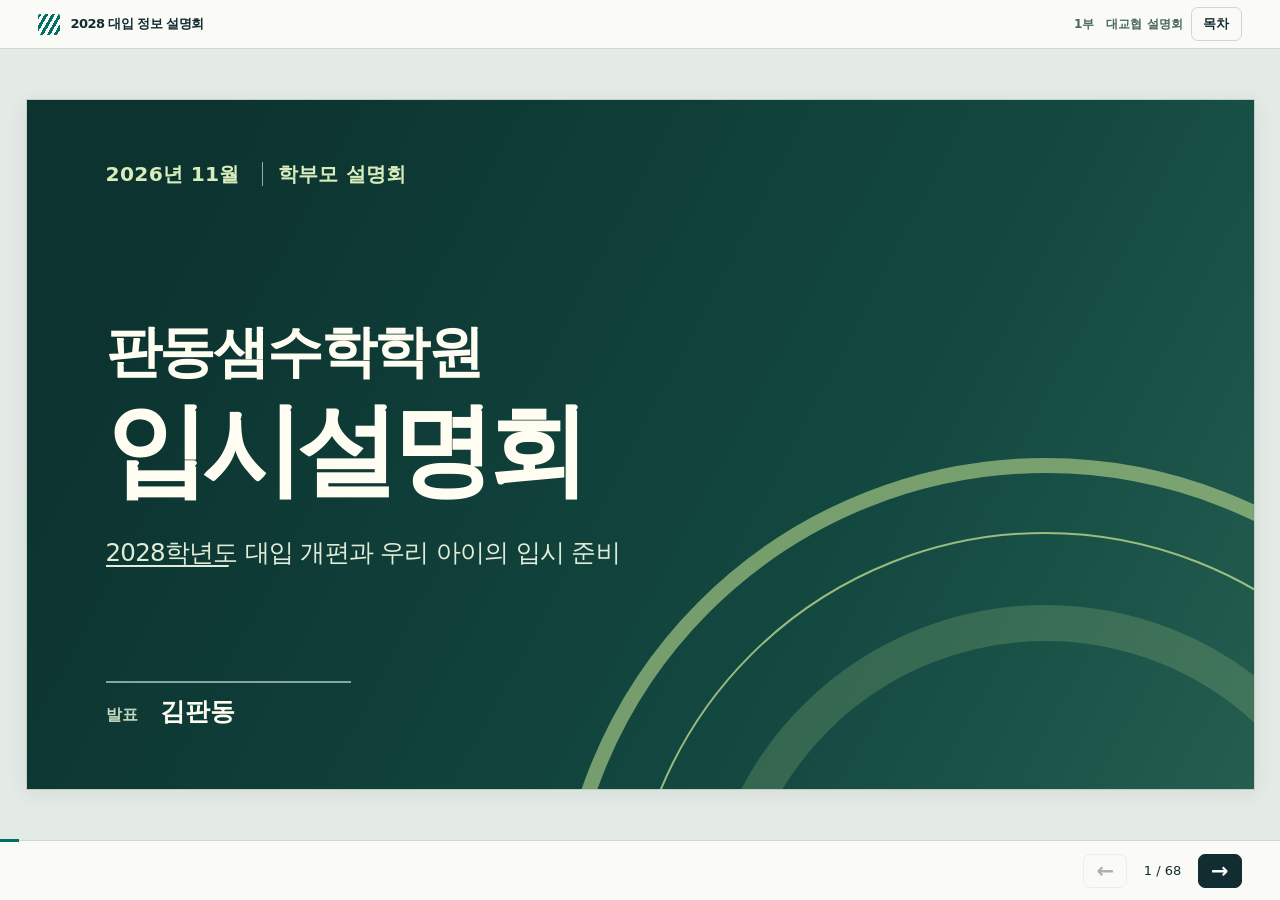
==== commit 7ce61031: "Restore admissions slide and align chapter two navigation" ====
--- a/index.html
+++ b/index.html
@@ -1,10 +1,10 @@
 <!doctype html>
-<html lang="ko"><head><meta charset="utf-8"><meta name="viewport" content="width=device-width, initial-scale=1,viewport-fit=cover"><meta name="theme-color" content="#103e38"><title>2028 대입 정보 설명회</title><link rel="stylesheet" href="style.css?v=part1-legend-entry-1"><link rel="stylesheet" href="part1-mobile.css?v=2"><link rel="stylesheet" href="part1-intro.css?v=7"><link rel="stylesheet" href="parent-chapter.css?v=questions1"></head><body data-former-map-count="6" data-map-url="part2.html"><header class="top"><div class="brand"><i aria-hidden="true"></i>2028 대입 정보 설명회</div><div class="topright"><span class="partlabel" id="part">1부　대교협 설명회</span><button id="toc" aria-haspopup="dialog">목차</button></div></header><main aria-label="발표 화면"><section class="slide" data-n="1" aria-label="판동샘수학학원 입시설명회"><div class="academy-cover"><div class="cover-art" aria-hidden="true"><i></i><i></i><i></i></div>
+<html lang="ko"><head><meta charset="utf-8"><meta name="viewport" content="width=device-width, initial-scale=1,viewport-fit=cover"><meta name="theme-color" content="#103e38"><title>2028 대입 정보 설명회</title><link rel="stylesheet" href="style.css?v=part1-legend-entry-1"><link rel="stylesheet" href="part1-mobile.css?v=2"><link rel="stylesheet" href="part1-intro.css?v=7"><link rel="stylesheet" href="parent-chapter.css?v=guide3"></head><body data-former-map-count="6" data-map-url="part2.html"><header class="top"><div class="brand"><i aria-hidden="true"></i>2028 대입 정보 설명회</div><div class="topright"><span class="partlabel" id="part">1부　대교협 설명회</span><button id="toc" aria-haspopup="dialog">목차</button></div></header><main aria-label="발표 화면"><section class="slide" data-n="1" aria-label="판동샘수학학원 입시설명회"><div class="academy-cover"><div class="cover-art" aria-hidden="true"><i></i><i></i><i></i></div>
 <p class="cover-edition">2026년 11월 <span>학부모 설명회</span></p>
 <h1><span>판동샘수학학원</span>입시설명회</h1>
 <p class="cover-sub"><span data-cue="line">2028학년도 대입 개편과 우리 아이의 입시 준비</span></p>
 <p class="cover-speaker"><span>발표</span> 김판동</p></div></section>
-<section class="slide" data-n="2" aria-label="CONTENTS" hidden><div class="contents"><small>2028 대입전형 주요사항</small><h1>CONTENTS</h1><a href="#3"><b>00</b>시작하기 전에<span>↗</span></a><a href="#6"><b>01</b>2028 인원 분석<span>↗</span></a><a href="#12"><b>02</b>5등급제 실시에 따른 변화<span>↗</span></a><a href="#44"><b>03</b>논서술형 평가 역량 변화<span>↗</span></a><a href="#49"><b>04</b>통합형 수능에 따른 변화<span>↗</span></a><a href="#63"><b>2부</b>진짜 우리가 궁금한것은<span>↗</span></a><a href="#64"><b>06</b>마무리<span>↗</span></a></div></section>
+<section class="slide" data-n="2" aria-label="CONTENTS" hidden><div class="contents with-holistic"><small>2028 대입전형 주요사항</small><h1>CONTENTS</h1><a href="#3"><b>00</b>시작하기 전에<span>↗</span></a><a href="#6"><b>01</b>2028 인원 분석<span>↗</span></a><a href="#12"><b>교과</b>5등급제 실시에 따른 변화<span>↗</span></a><a href="#29"><b>02</b>학생부종합전형<span>↗</span></a><a href="#45"><b>03</b>논서술형 평가 역량 변화<span>↗</span></a><a href="#50"><b>04</b>통합형 수능에 따른 변화<span>↗</span></a><a href="#64"><b>2부</b>진짜 우리가 궁금한것은<span>↗</span></a><a href="#65"><b>06</b>마무리<span>↗</span></a></div></section>
 <section class="slide family-guide" data-n="family" hidden aria-label="2028학년도 대입 개편과 학년별 적용 기준"><div class="family-inner"><header><p>00　시작하기 전에 <span>2026년 11월 기준</span></p><h1>2028학년도 대입 개편과 학년별 적용 기준</h1></header><p class="family-topic">학년별 적용</p><section class="family-panel" id="family-panel-0" aria-label="학년별 적용"><div class="guide-pair"><div><h2>우리 아이는 몇 학년도 대입일까?</h2>
 <table class="cohorts"><thead><tr><th>2026년 학년</th><th>대학 입학 연도</th><th>적용 제도</th></tr></thead><tbody><tr><th scope="row">고3</th><td>2027학년도</td><td>기존 대입제도</td></tr><tr><th data-cue="sweep" scope="row">고2</th><td data-cue="sweep" style="--cue-delay:150ms">2028학년도</td><td data-cue="sweep" style="--cue-delay:200ms">개편 첫 적용</td></tr><tr><th scope="row">고1</th><td>2029학년도</td><td>2028 개편 체제</td></tr><tr><th scope="row">중3</th><td>2030학년도</td><td>2028 개편 체제 기준</td></tr><tr><th scope="row">중2</th><td>2031학년도</td><td>2028 개편 체제 기준</td></tr><tr class="reform-possible"><th scope="row">중1</th><td>2032학년도</td><td>향후 재개편 가능</td></tr><tr class="reform-possible"><th scope="row">초6</th><td>2033학년도</td><td>향후 재개편 가능</td></tr></tbody></table></div>
 <aside><h3>첫 적용은 지금 고2</h3>
@@ -33,73 +33,91 @@
 <section class="slide" data-n="6" aria-label="고교교육 기여대학 지원사업 선정 결과" hidden><header class="sheetHead"><div class="meta"><span>2028 대입전형 주요사항</span><span>01　2028 인원 분석</span></div><h1>고교교육 기여대학 지원사업 선정 결과</h1></header><div class="content"><h3>2025~2026 자율공모사업 대학별 주요 계획</h3><table class="native"><thead><tr><th scope="col">분야</th><th scope="col">대학</th><th scope="col">주요 내용</th></tr></thead><tbody><tr><th scope="row">전형 운영 개선</th><td>서울대</td><td>입학전형에 교육과정 요소 활용을 확대하는 등 개정 교육과정과의 연계성을 강화하여 학교 중심 교육 실현 · 입학전형 개편 내용 조기 안내 추진</td></tr></tbody></table><blockquote class="extract">한편, 본 사업에 참여하는 수도권 대학에는 <span data-cue="line">수능 위주 전형 30% 이상</span> 선발을 유도(사업 참여요건)하며, 그중 일부 대학에만 40% 이상 선발 요건을 적용한다. 다만, 40% 이상 선발 요건을 적용받는 대학 중에서도 ‘전형 운영 개선’ 자율공모사업에 선정된 <mark class="inkEm">3개 대학(동국대, 서울대, 한양대)</mark>은, 고교 교육과정 변화 등에 맞춰 대입전형을 개선해 보다 유연하게 고교교육 내실화를 지원할 수 있도록 2028학년도부터 수도권 타 대학과 동일한 수준의 요건(수능 위주 전형 30% 이상)을 적용받는다.</blockquote><div class="ribbon">2027 시행계획 기준 정시 수능위주 전형 서류평가 반영 대학 : 서울대, 한양대, 동국대</div></div><footer class="sheetFoot"><span>출처 : 교육부 한국대학교육협의회</span><b>9</b></footer></section>
 <section class="slide" data-n="7" aria-label="지역별 전형별 선발 비율" hidden><header class="sheetHead"><div class="meta"><span>2028 대입전형 주요사항</span><span>01　2028 인원 분석</span></div><h1>지역별 전형별 선발 비율</h1></header><div class="content"><table class="native region"><thead><tr><th></th><th colspan="6">2028</th><th colspan="4">2027</th><th colspan="4">2028-2027</th></tr><tr><th scope="col">구분</th><th scope="col">교과</th><th scope="col">종합</th><th scope="col">논술</th><th scope="col">수능</th><th scope="col">수시</th><th scope="col">정시</th><th scope="col">교과</th><th scope="col">종합</th><th scope="col">논술</th><th scope="col">수능</th><th scope="col">교과</th><th data-cue="down" scope="col">종합</th><th scope="col">논술</th><th scope="col">수능</th></tr></thead><tbody><tr><th data-source-paper="blue" scope="row">전국</th><td class="red" data-source-paper="white">45.5</td><td data-source-paper="white">24.4</td><td data-source-paper="white">3.7</td><td data-source-paper="white">17.7</td><td data-source-paper="blue">77.7</td><td data-source-ink="blue-note" data-source-paper="blue">19.2</td><td class="red" data-source-paper="cream">45.3</td><td data-source-paper="cream">23.7</td><td data-source-paper="cream">3.7</td><td data-source-paper="cream">18.3</td><td data-source-paper="white">0.2</td><td data-cue="down" style="--cue-delay:120ms" data-source-paper="white">0.6</td><td class="red" data-source-paper="white">-0.0</td><td class="red" data-source-paper="white">-0.5</td></tr><tr><th data-source-paper="blue" scope="row">수도권</th><td data-source-paper="white">20.2</td><td data-source-paper="white">30.3</td><td data-source-paper="white">8.4</td><td class="red" data-source-paper="white">31.4</td><td data-source-paper="blue">63.2</td><td data-source-ink="blue-note" data-source-paper="blue">33.4</td><td data-source-paper="cream">20.7</td><td data-source-paper="cream">29.0</td><td data-source-paper="cream">8.2</td><td class="red" data-source-paper="cream">32.2</td><td class="red" data-source-paper="white">-0.5</td><td data-cue="down" style="--cue-delay:140ms" data-source-paper="white">1.2</td><td data-source-paper="white">0.3</td><td class="red" data-source-paper="white">-0.8</td></tr><tr><th data-source-paper="blue" scope="row">비수도권</th><td class="red" data-source-paper="white">61.6</td><td data-source-paper="white">20.6</td><td data-source-paper="white">0.6</td><td data-source-paper="white">9.1</td><td data-source-paper="blue">86.8</td><td data-source-ink="blue-note" data-source-paper="blue">10.2</td><td class="red" data-source-paper="cream">61.0</td><td data-source-paper="cream">20.4</td><td data-source-paper="cream">0.8</td><td data-source-paper="cream">9.4</td><td data-source-paper="white">0.6</td><td data-cue="down" style="--cue-delay:160ms" data-source-paper="white">0.3</td><td class="red" data-source-paper="white">-0.2</td><td class="red" data-source-paper="white">-0.3</td></tr><tr><th data-source-paper="peach" scope="row">서울</th><td data-source-paper="peach">15.6</td><td data-source-paper="peach">32.6</td><td data-source-paper="peach">8.1</td><td class="red" data-source-paper="peach">34.4</td><td data-source-paper="peach">60.1</td><td data-source-ink="blue-note" data-source-paper="peach">36.2</td><td data-source-paper="peach">15.0</td><td data-source-paper="peach">31.6</td><td data-source-paper="peach">7.9</td><td class="red" data-source-paper="peach">36.0</td><td data-source-paper="peach">0.6</td><td data-cue="down" style="--cue-delay:180ms" data-source-paper="peach">1.0</td><td data-source-paper="peach">0.2</td><td class="red" data-source-paper="peach">-1.6</td></tr><tr><th data-source-paper="peach" scope="row">경기인천</th><td class="red" data-source-paper="peach">29.1</td><td data-source-paper="peach">25.9</td><td data-source-paper="peach">9.0</td><td data-source-paper="peach">25.6</td><td data-source-paper="peach">69.3</td><td data-source-ink="blue-note" data-source-paper="peach">28.0</td><td class="red" data-source-paper="peach">31.5</td><td data-source-paper="peach">24.2</td><td data-source-paper="peach">8.6</td><td data-source-paper="peach">25.1</td><td class="red" data-source-paper="peach">-2.4</td><td data-cue="down" style="--cue-delay:200ms" data-source-paper="peach">1.7</td><td data-source-paper="peach">0.4</td><td data-source-paper="peach">0.5</td></tr><tr><th data-source-paper="blue" scope="row">강원</th><td class="red" data-source-paper="white">57.6</td><td data-source-paper="white">24.3</td><td data-source-paper="white">1.0</td><td data-source-paper="white">11.2</td><td data-source-paper="blue">86.9</td><td data-source-ink="blue-note" data-source-paper="blue">11.8</td><td class="red" data-source-paper="cream">57.6</td><td data-source-paper="cream">24.4</td><td data-source-paper="cream">1.0</td><td data-source-paper="cream">11.2</td><td class="red" data-source-paper="white">-0.0</td><td data-cue="down" style="--cue-delay:220ms" class="red" data-source-paper="white">-0.1</td><td class="red" data-source-paper="white">-0.0</td><td data-source-paper="white">0.0</td></tr><tr><th data-source-paper="blue" scope="row">충청</th><td class="red" data-source-paper="white">56.3</td><td data-source-paper="white">20.5</td><td data-source-paper="white">1.5</td><td data-source-paper="white">10.4</td><td data-source-paper="blue">85.2</td><td data-source-ink="blue-note" data-source-paper="blue">12.3</td><td class="red" data-source-paper="cream">55.3</td><td data-source-paper="cream">20.4</td><td data-source-paper="cream">1.7</td><td data-source-paper="cream">11.0</td><td data-source-paper="white">1.1</td><td data-cue="down" style="--cue-delay:240ms" data-source-paper="white">0.1</td><td class="red" data-source-paper="white">-0.1</td><td class="red" data-source-paper="white">-0.6</td></tr><tr><th data-source-paper="blue" scope="row">대경</th><td class="red" data-source-paper="white">55.7</td><td data-source-paper="white">24.5</td><td data-source-paper="white">1.5</td><td data-source-paper="white">8.2</td><td data-source-paper="blue">85.5</td><td data-source-ink="blue-note" data-source-paper="blue">9.0</td><td class="red" data-source-paper="cream">56.5</td><td data-source-paper="cream">23.9</td><td data-source-paper="cream">1.5</td><td data-source-paper="cream">8.6</td><td class="red" data-source-paper="white">-0.8</td><td data-cue="down" style="--cue-delay:260ms" data-source-paper="white">0.7</td><td class="red" data-source-paper="white">-0.0</td><td class="red" data-source-paper="white">-0.4</td></tr><tr><th data-source-paper="blue" scope="row">부울경</th><td class="red" data-source-paper="white">63.9</td><td data-source-paper="white">21.2</td><td data-source-paper="white">0.0</td><td data-source-paper="white">10.2</td><td data-source-paper="blue">87.1</td><td data-source-ink="blue-note" data-source-paper="blue">11.3</td><td class="red" data-source-paper="cream">60.9</td><td data-source-paper="cream">21.6</td><td data-source-paper="cream">0.7</td><td data-source-paper="cream">10.3</td><td data-source-paper="white">2.9</td><td data-cue="down" style="--cue-delay:280ms" class="red" data-source-paper="white">-0.4</td><td class="red" data-source-paper="white">-0.7</td><td class="red" data-source-paper="white">-0.1</td></tr><tr><th data-source-paper="blue" scope="row">호남</th><td class="red" data-source-paper="white">66.6</td><td data-source-paper="white">19.8</td><td data-source-paper="white">0.0</td><td data-source-paper="white">6.8</td><td data-source-paper="blue">88.6</td><td data-source-ink="blue-note" data-source-paper="blue">7.5</td><td class="red" data-source-paper="cream">67.5</td><td data-source-paper="cream">18.8</td><td data-source-paper="cream">0.0</td><td data-source-paper="cream">7.1</td><td class="red" data-source-paper="white">-0.9</td><td data-cue="down" style="--cue-delay:300ms" data-source-paper="white">1.0</td><td data-source-paper="white">0.0</td><td class="red" data-source-paper="white">-0.3</td></tr><tr><th data-source-paper="blue" scope="row">제주</th><td class="red" data-source-paper="white">47.3</td><td data-source-paper="white">24.6</td><td data-source-paper="white">0.0</td><td data-source-paper="white">22.9</td><td data-source-paper="blue">73.2</td><td data-source-ink="blue-note" data-source-paper="blue">23.9</td><td class="red" data-source-paper="cream">46.4</td><td data-source-paper="cream">25.3</td><td data-source-paper="cream">0.0</td><td data-source-paper="cream">23.1</td><td data-source-paper="white">0.9</td><td data-cue="down" style="--cue-delay:320ms" data-source-paper="white">-0.8</td><td data-source-paper="white">0.0</td><td class="red" data-source-paper="white">-0.2</td></tr></tbody></table><div class="ribbon">지역별 전반적으로 학생부종합전형 비율 상승</div></div><footer class="sheetFoot"><span>출처 : 교육부 한국대학교육협의회</span><b>10</b></footer></section>
 <section class="slide" data-n="8" aria-label="그럼에도 변화가 큰 대학들은?" hidden><header class="sheetHead"><div class="meta"><span>2028 대입전형 주요사항</span><span>01　2028 인원 분석</span></div><h1>그럼에도 변화가 큰 대학들은?</h1></header><div class="content"><div class="tablegroup"><table class="native"><thead><tr><th></th><th colspan="6">2028</th><th colspan="4">2027</th><th colspan="4">2028-2027</th></tr><tr><th>구분</th><th>교과</th><th>종합</th><th>논술</th><th>수능</th><th>수시</th><th>정시</th><th>교과</th><th>종합</th><th>논술</th><th>수능</th><th>교과</th><th>종합</th><th>논술</th><th>수능</th></tr></thead><tbody><tr class="source-group-1"><th class="">공주교대</th><td class="tintgold"></td><td class="tintgold">69.5</td><td class="tintgold"></td><td class="tintgold">30.5</td><td class="">69.5</td><td class="">29.0</td><td class="tintgold"></td><td class="tintgold">51.9</td><td class="tintgold"></td><td class="tintgold">48.1</td><td class="tintgold"></td><td data-cue="ring" class="">17.6</td><td class="tintgold"></td><td data-cue="ring" class="red">-17.6</td></tr><tr class="source-group-1"><th class="">동국대</th><td class="">18.3</td><td class="">35.8</td><td class="">8.8</td><td class="">30.0</td><td class="">65.3</td><td class="">30.0</td><td class="">12.5</td><td class="">31.6</td><td class="">8.7</td><td class="">40.0</td><td class="">5.8</td><td class="">4.2</td><td class="">0.1</td><td class="red">-10.0</td></tr><tr class="source-group-1"><th class="">한양대</th><td class="">14.7</td><td class="">39.3</td><td class="">8.4</td><td class="">30.2</td><td class="">62.9</td><td class="">32.5</td><td class="">10.1</td><td class="">35.3</td><td class="">6.9</td><td class="">40.1</td><td class="">4.7</td><td class="">4.0</td><td class="">1.5</td><td class="red">-9.9</td></tr><tr class="source-group-1"><th class="">연세대</th><td class="">14.1</td><td class="">41.2</td><td class="">8.3</td><td class="">30.7</td><td class="">66.2</td><td class="">33.8</td><td class="">12.8</td><td class="">31.0</td><td class="">7.3</td><td class="">40.0</td><td class="">1.3</td><td class="">10.2</td><td class="">1.0</td><td class="red">-9.3</td></tr><tr class="source-group-1"><th class="">서울대</th><td class="tintgold"></td><td class="">64.3</td><td class="tintgold"></td><td class="">32.8</td><td class="tintgold">65.7</td><td class="tintgold">34.3</td><td class="">0.0</td><td class="tintgold">57.2</td><td class="tintgold"></td><td class="">40.9</td><td class="tintgold"></td><td class="tintgold">7.2</td><td class="tintgold"></td><td class="red">-8.2</td></tr><tr class="source-group-1"><th class="">홍익대</th><td class="">23.9</td><td class="">18.6</td><td class="">13.9</td><td class="">29.3</td><td class="">63.2</td><td class="">29.3</td><td class="">12.5</td><td class="">26.4</td><td class="">13.9</td><td class="">32.7</td><td class="">11.4</td><td class="red">-7.8</td><td class="">0.0</td><td class="red">-3.5</td></tr><tr class="source-group-2"><th class="">성결대</th><td class="">43.7</td><td class="">19.9</td><td class=""></td><td class="">26.9</td><td class="">70.8</td><td class="">29.2</td><td class="">69.5</td><td class="">9.2</td><td class=""></td><td class="">10.8</td><td class="red">-25.8</td><td class="">10.7</td><td class=""></td><td class="">16.1</td></tr><tr class="source-group-2"><th class="">동덕여대</th><td class="">10.2</td><td class="">17.5</td><td class="">13.1</td><td class="">34.1</td><td class="">58.2</td><td class="">36.7</td><td class="">11.0</td><td class="">20.2</td><td class="">14.9</td><td class="">28.7</td><td class="red">-0.9</td><td class="red">-2.7</td><td class="red">-1.8</td><td class="">5.4</td></tr><tr class="source-group-2"><th class="">전남대</th><td class="">78.8</td><td class="">18.1</td><td class=""></td><td class="">3.2</td><td class="">95.2</td><td class="">3.2</td><td class="">69.6</td><td class="">25.2</td><td class=""></td><td class="">3.1</td><td class="">9.2</td><td class="red">-7.1</td><td class=""></td><td class=""></td></tr><tr class="source-group-3"><th class="aqua tintblue">부산대</th><td class="aqua tintblue">38.5</td><td class="aqua tintblue">28.9</td><td class="tintblue"></td><td class="aqua tintblue">28.2</td><td class="aqua tintblue">71.8</td><td class="aqua tintblue">28.2</td><td class="aqua tintblue">31.3</td><td class="aqua tintblue">25.2</td><td class="aqua tintblue">6.8</td><td class="aqua tintblue">30.9</td><td class="aqua tintblue">7.2</td><td class="aqua tintblue">3.7</td><td class="red tintblue">-6.8</td><td class="red tintblue">-2.7</td></tr><tr class="source-group-3"><th class="aqua tintblue">한양대(에)</th><td class="aqua tintblue">14.6</td><td class="aqua tintblue">35.7</td><td class="aqua tintblue">7.8</td><td class="aqua tintblue">33.3</td><td class="aqua tintblue">59.3</td><td class="aqua tintblue">36.2</td><td class="aqua tintblue">20.5</td><td class="aqua tintblue">37.3</td><td class="aqua tintblue">0.0</td><td class="aqua tintblue">33.0</td><td class="red tintblue">-5.9</td><td class="red tintblue">-1.6</td><td class="aqua tintblue">7.8</td><td class="aqua tintblue">0.3</td></tr><tr class="source-group-3"><th class="aqua tintblue">한성대</th><td class="aqua tintblue">25.6</td><td class="aqua tintblue">27.7</td><td class="aqua tintblue">6.0</td><td class="aqua tintblue">30.1</td><td class="aqua tintblue">63.1</td><td class="aqua tintblue">30.8</td><td class="aqua tintblue">30.6</td><td class="aqua tintblue">28.9</td><td class="aqua tintblue">0.0</td><td class="aqua tintblue">30.1</td><td class="red tintblue">-4.9</td><td class="red tintblue">-1.2</td><td class="aqua tintblue">6.0</td><td class="aqua tintblue">0.0</td></tr></tbody></table></div><div class="ribbon">수능 선발 인원 변화 VS 논술전형 폐지와 신설</div></div><footer class="sheetFoot"><span>출처 : 교육부 한국대학교육협의회</span><b>11</b></footer></section>
-<section class="slide" data-n="9" aria-label="5등급제 실시에 따른 변화" hidden><div class="divider"><small>2028 대입전형 주요사항</small><div class="chapterNo">Chapter 2</div><h1>5등급제 실시에 따른 변화</h1><blockquote><span data-cue="line">서류평가</span> 도입 증가/<span data-cue="line">최저기준</span> 요구 대학 증가<br/><span data-cue="line">출결</span> 반영 증가</blockquote></div></section>
-<section class="slide" data-n="10" aria-label="상대평가 9등급 → 5등급" hidden><header class="sheetHead"><div class="meta"><span>2028 대입전형 주요사항</span><span>02　5등급제 실시에 따른 변화</span></div><h1>상대평가 9등급 → 5등급</h1></header><div class="content"><figure class="grade-figure"><figcaption>등급별 비율 <span>단위 % · 괄호 안은 누적 비율</span></figcaption><div class="grade-rows"><h3>9등급제</h3><div class="grade-band" style="grid-template-columns:4fr 7fr 12fr 17fr 20fr 17fr 12fr 7fr 4fr"><div aria-label="1등급, 비율 4%, 누적 4%"><b>4</b><small>(4)</small></div><div aria-label="2등급, 비율 7%, 누적 11%"><b>7</b><small>(11)</small></div><div aria-label="3등급, 비율 12%, 누적 23%"><b>12</b><small>(23)</small></div><div aria-label="4등급, 비율 17%, 누적 40%"><b>17</b><small>(40)</small></div><div aria-label="5등급, 비율 20%, 누적 60%"><b>20</b><small>(60)</small></div><div aria-label="6등급, 비율 17%, 누적 77%"><b>17</b><small>(77)</small></div><div aria-label="7등급, 비율 12%, 누적 89%"><b>12</b><small>(89)</small></div><div aria-label="8등급, 비율 7%, 누적 96%"><b>7</b><small>(96)</small></div><div aria-label="9등급, 비율 4%, 누적 100%"><b>4</b><small>(100)</small></div></div><div aria-label="누적 34%에서 66%까지. 6%, 20%, 6% 구간을 합산" class="grade-bridge"><div><span data-cue="sweep">6%</span><span data-cue="sweep" style="--cue-delay:250ms">20%</span><span data-cue="sweep" style="--cue-delay:400ms">6%</span></div></div><h3>5등급제</h3><div class="grade-band" style="grid-template-columns:10fr 24fr 32fr 24fr 10fr"><div aria-label="1등급, 비율 10%, 누적 10%"><b>10</b><small>(10)</small></div><div aria-label="2등급, 비율 24%, 누적 34%"><b>24</b><small>(34)</small></div><div data-cue="ring" style="--cue-delay:650ms" aria-label="3등급, 비율 32%, 누적 66%" class="widest"><b>32</b><small>(66)</small></div><div aria-label="4등급, 비율 24%, 누적 90%"><b>24</b><small>(90)</small></div><div aria-label="5등급, 비율 10%, 누적 100%"><b>10</b><small>(100)</small></div></div></div><p class="grade-takeaway"><b>3등급이 가장 넓습니다.</b> 누적 34%에서 66%까지, 전체의 32%가 한 등급에 들어갑니다.</p></figure><div class="ribbon">성적 차이는 줄지만 상대평가 반영 선발 VS 같은 등급 내 더 우수한 학생 선발 희망</div></div><footer class="sheetFoot"><span>출처 : 교육부 한국대학교육협의회</span><b>13</b></footer></section>
-<section class="slide" data-n="11" aria-label="개편된 내신성적 평가방법이 고등학교에 미칠 영향" hidden><header class="sheetHead"><div class="meta"><span>2028 대입전형 주요사항</span><span>02　5등급제 실시에 따른 변화</span></div><h1>개편된 내신성적 평가방법이 고등학교에 미칠 영향</h1></header><div class="content"><div class="itemlist"><div><b>01</b><p>1.0의 세계? 의외로 내신성적의 <span class="inkEm">변별력은 확보</span> 가능</p></div><div><b>02</b><p><span data-cue="line">동일 등급 내 우수 학생 선발</span>을 위해 <span class="inkEm"><span data-cue="line" style="--cue-delay:300ms">전형요소 추가 반영</span></span></p></div><div><b>03</b><p>고교학점제 실시로 인하여 <span class="inkEm">과목 이수</span> 현황 중요도 증가</p></div><div><b>04</b><p>석차등급만 활용하지 않고 <span class="inkEm">성취도, 원점수</span>, 과목평균 등 다양한 지표 활용</p></div><div><b>05</b><p>5등급 VS 9등급 경쟁 방식 다양화</p></div></div></div><footer class="sheetFoot"><span>출처 : 교육부 한국대학교육협의회</span><b>14</b></footer></section>
-<section class="slide" data-n="12" aria-label="교과학습발달상황 용어" hidden><header class="sheetHead"><div class="meta"><span>2028 대입전형 주요사항</span><span>02　5등급제 실시에 따른 변화</span></div><h1>교과학습발달상황 용어</h1></header><div class="content"><table class="native terms"><thead><tr><th scope="col">관리주체</th><th scope="col">용어</th><th scope="col">내용</th></tr></thead><tbody><tr><th rowspan="6" scope="row">학생</th><td>원점수</td><td>학생이 받은 점수(지필고사 + 수행평가)</td></tr><tr class="term-cream"><td>석차등급</td><td>학생이 받은 등수 / 전체 이수자 수 를 활용하여 5등급으로 산출</td></tr><tr class="term-peach"><td><span class="inkEm">성취도</span></td><td>고정 또는 추정 분할에 의하여 A부터 E까지 분류</td></tr><tr><td>개설과목</td><td>2022 개정 교육과정 국영수사과 83과목 / 공통(18), 일반(17), 진로(30), 융합(18)</td></tr><tr><td>세부특기사항</td><td>과목별 1500바이트</td></tr><tr class="term-peach"><td><span class="inkEm">과목 이수 상황</span></td><td>추가학습 이수 여부, 대체 이수 등</td></tr><tr><th rowspan="9" scope="row">학교</th><td>학점</td><td>기본 4학점 / 학교 교육과정에 의해 1학점 증감 가능</td></tr><tr><td>평균</td><td>수강자 전체 인원의 원점수 / 수강자 수</td></tr><tr><td>수강자 수</td><td>과목별 수강 인원(5인 이하 소인수 과목 등급 미 산출)</td></tr><tr><td><span class="inkEm">과목 개설 유형</span></td><td>공동 / 온라인 / 학교 밖 교육과정 등</td></tr><tr class="term-peach"><td><span class="inkEm">성취 비율</span></td><td>A~E까지 각 <span class="inkEm">성취도</span>별 비율(2015 진로선택과목 A~C 3단계에서 5단계로 세분화)</td></tr><tr class="term-peach"><td><span class="inkEm">성취도별 분할점수</span></td><td>고정분할(90/80/70/60/40) VS 추정분할(?/?/?/?/?)</td></tr><tr class="term-peach"><td><span class="inkEm">지필-수행평가 비율</span></td><td>교육청 별 차이가 있음. 최소 수행평가 비율 40%</td></tr><tr class="term-peach"><td><span class="inkEm">수행평가 영역명</span></td><td>수행평가 관련 정보</td></tr><tr><td>교육과정 편성표</td><td>학교 지정 과목, 선택과목 편성 여부</td></tr></tbody></table></div><footer class="sheetFoot"><span>출처 : 교육부 한국대학교육협의회</span><b>15</b></footer></section>
-<section class="slide assessment-slide" data-n="assessment" aria-label="대입에서 수행평가의 역할" hidden><header class="sheetHead"><div class="meta"><span>2028 대입전형 주요사항</span><span>02　5등급제 실시에 따른 변화</span></div><h1>대입에서 수행평가의 역할</h1></header><div class="assessment-body"><p class="assessment-intro">관내 한 고등학교에서는 두 과목 모두 <strong>과목 성적의 절반</strong>을 수행평가로 산출합니다.</p><div class="assessment-grid"><article class="assessment-subject"><h2>화법과 작문<small>수행평가 50%</small></h2><div class="assessment-stack" aria-hidden="true"><span class="tone-a" style="--weight:25">25%</span><span class="tone-b" style="--weight:25">25%</span><span class="other" style="--weight:50">그 외 50%</span></div><ul><li><i aria-hidden="true" class="tone-a"></i>사회 문제 해결 방안 발표하기<b>25%</b></li><li><i aria-hidden="true" class="tone-b"></i>국어 생활 공익광고 기획 프로젝트<b>25%</b></li></ul><p class="assessment-summary"><strong>평가 기준</strong>다양한 담화의 맥락과 구조를 심층적으로 파악하고 담화의 주제에 긴밀하게 관련된 내용을 논리적이고 일관된 구조로 제시하며 응결 장치를 적극적으로 활용하여 응집성이 높은 담화를 능동적으로 구성할 수 있다. 맥락을 고려한 정제된 언어 표현 전략의 사용이 의사소통에 기여하는 바를 깊이 있게 이해하고 정제된 언어적 표현 전략 및 적절한 비언어적 표현 전략을 효과적으로 활용하여 발표할 수 있다. 개인이 다양한 언어 공동체에 속할 수 있음을 알고 자신이 속한 언어 공동체의 담화 관습을 심층적으로 이해할 수 있으며, 실생활에서 다양한 문화와 관점을 존중하는 의사소통 문화 형성에 지속적이고 적극적으로 기여하는 태도를 지닌다.</p></article><article class="assessment-subject"><h2>미적분 Ⅰ<small>수행평가 50%</small></h2><div class="assessment-stack" aria-hidden="true"><span class="tone-a" style="--weight:20">20%</span><span class="tone-b" style="--weight:20">20%</span><span class="tone-c" style="--weight:10">10%</span><span class="other" style="--weight:50">그 외 50%</span></div><ul><li><i aria-hidden="true" class="tone-a"></i>함수의 극한과 연속 탐구<b>20%</b></li><li><i aria-hidden="true" class="tone-b"></i>도함수를 활용한 문제 해결<b>20%</b></li><li><i aria-hidden="true" class="tone-c"></i>수학 배움 일지<b>10%</b></li></ul><p class="assessment-summary"><strong>평가 기준</strong>함수의 극한의 뜻을 설명할 수 있다. 함수의 극한에 대한 성질을 설명할 수 있고 여러 가지 함수의 극한값을 구할 수 있다. 함수의 연속을 극한으로 탐구하고 설명할 수 있다. 연속함수의 성질을 설명하고, 이를 활용하여 다양한 문제를 해결할 수 있다.</p></article></div><div class="assessment-flow"><h2>보고서와 발표의 흐름</h2><ol><li>동기</li><li>과정</li><li>결과</li><li>추후 계획</li></ol></div></div><footer class="sheetFoot"><span>출처 : 관내 모고등학교 수행평가 영역명 및 평가</span><b>16</b></footer></section>
-<section class="slide course-table-slide" data-n="curriculum" aria-label="2022 개정 교육과정 교과 구성" hidden><header class="sheetHead"><div class="meta"><span>2028 대입 정보 설명회</span><span>02　5등급제 실시에 따른 변화</span></div><h1>2022 개정 교육과정 교과 구성</h1></header><div class="content"><div class="course-scroll" role="region" aria-label="교과별 공통·선택과목 표" tabindex="0"><table class="native course-table"><colgroup><col style="width:8%"><col style="width:15%"><col style="width:18%"><col style="width:32%"><col style="width:27%"></colgroup><thead><tr><th scope="col" rowspan="2">교과(군)</th><th scope="col" rowspan="2">공통과목</th><th colspan="3" scope="colgroup">선택과목</th></tr><tr><th scope="col">일반 선택</th><th scope="col">진로 선택</th><th scope="col">융합 선택</th></tr></thead><tbody><tr><th scope="row">국어</th><td>공통국어1·2</td><td><span class="core-ink">화법과 언어, 독서와 작문, 문학</span></td><td>주제 탐구 독서, 문학과 영상, 직무 의사소통</td><td>독서 토론과 글쓰기, 매체 의사소통, 언어생활 탐구</td></tr><tr><th scope="row">수학</th><td>공통수학1·2<br>(기본수학1·2)</td><td><span class="core-ink">대수, 미적분Ⅰ, 확률과 통계</span></td><td><span class="select-ink">미적분Ⅱ, 기하</span>, 경제 수학, 인공지능 수학, 직무 수학</td><td>수학과 문화, 실용 통계, 수학과제 탐구</td></tr><tr><th scope="row">영어</th><td>공통영어1·2<br>(기본영어1·2)</td><td><span class="core-ink">영어Ⅰ, 영어Ⅱ</span>, 영어 독해와 작문</td><td>영미 문학 읽기, 영어 발표와 토론, 심화 영어, 심화 영어 독해와 작문, 직무 영어</td><td>실생활 영어 회화, 미디어 영어, 세계 문화와 영어</td></tr><tr><th scope="row">사회<br>(역사·도덕)</th><td class="core-bg"><span class="core-ink">한국사1·2</span><br><span class="core-ink">통합사회1·2</span></td><td>세계시민과 지리, 세계사, 사회와 문화, 현대사회와 윤리</td><td>한국지리 탐구, 도시의 미래 탐구, 동아시아 역사 기행, 정치, 법과 사회, 경제, 윤리와 사상, 인문학과 윤리, 국제 관계의 이해</td><td><span class="select-ink">여행지리, 역사로 탐구하는 현대 세계, 사회문제 탐구, 금융과 경제생활, 윤리문제 탐구, 기후변화와 지속가능한 세계</span></td></tr><tr><th scope="row">과학</th><td><span class="core-ink">통합과학1·2</span><br><span class="select-ink">과학탐구실험1·2</span></td><td>물리학, 화학, 생명과학, 지구과학</td><td>역학과 에너지, 전자기와 양자, 물질과 에너지, 화학 반응의 세계, 세포와 물질대사, 생물의 유전, 지구시스템과학, 행성우주과학</td><td><span class="select-ink">과학의 역사와 문화, 기후변화와 환경생태, 융합과학 탐구</span></td></tr></tbody><tfoot><tr><th scope="row">과목 수</th><td>16 / 2</td><td>17</td><td>30*</td><td>9 / 9</td></tr></tfoot></table></div><p class="course-note">* 사진 하단에는 진로 선택이 29개로 표기되어 있습니다. 표에 열거된 과목을 합하면 30개입니다.</p></div><footer class="sheetFoot"><span>출처 : 교육부 한국대학교육협의회</span><b>17</b></footer></section>
-<section class="slide khu-courses" data-n="khu-courses" aria-label="경희대 자연계열 핵심·권장 과목" hidden><header class="sheetHead"><div class="meta"><span>2028 대입전형 주요사항</span><span>02　5등급제 실시에 따른 변화</span></div><h1>경희대 자연계열 핵심·권장 과목</h1></header><div class="content"><p class="matrix-key"><span class="core">핵</span> 핵심 과목　권 권장 과목</p><table class="matrix" aria-label="경희대 자연계열 핵심·권장 과목"><colgroup><col class="major-col"></colgroup><colgroup span="5"></colgroup><colgroup span="12"></colgroup><thead><tr><th scope="col" rowspan="2">모집단위</th><th scope="colgroup" colspan="5">수학</th><th scope="colgroup" class="sci" colspan="12">과학</th></tr><tr><th scope="col" class="math">대수<br>미적</th><th scope="col" class="math">확통</th><th scope="col" class="math focus">미적2</th><th scope="col" class="math">기하</th><th scope="col" class="math">인공</th><th scope="col" class="sci">물리</th><th scope="col" class="sci focus">역학</th><th scope="col" class="sci focus">전자기</th><th scope="col" class="sci">화학</th><th scope="col" class="sci focus">물질</th><th scope="col" class="sci focus">화학<br>반응</th><th scope="col" class="sci">생명</th><th scope="col" class="sci focus">세포</th><th scope="col" class="sci focus">유전</th><th scope="col" class="sci">지구</th><th scope="col" class="sci focus">시스템</th><th scope="col" class="sci focus">행성<br>우주</th></tr></thead><tbody><tr class="neutral"><th scope="row">수학</th><td class="core">핵</td><td class="core">핵</td><td class="core">핵</td><td class="core">핵</td><td></td><td></td><td></td><td></td><td></td><td></td><td></td><td></td><td></td><td></td><td></td><td></td><td></td></tr><tr class="neutral"><th scope="row">컴퓨터</th><td class="core">핵</td><td class="core">핵</td><td class="core">핵</td><td class="core">핵</td><td>권</td><td></td><td></td><td></td><td></td><td></td><td></td><td></td><td></td><td></td><td></td><td></td><td></td></tr><tr class="neutral"><th scope="row">산업</th><td class="core">핵</td><td class="core">핵</td><td class="core">핵</td><td></td><td></td><td></td><td></td><td></td><td></td><td></td><td></td><td></td><td></td><td></td><td></td><td></td><td></td></tr><tr class="engineering"><th scope="row">물리</th><td class="core">핵</td><td class="core">핵</td><td class="core">핵</td><td class="core">핵</td><td></td><td class="core">핵</td><td class="core">핵</td><td class="core">핵</td><td>권</td><td>권</td><td></td><td></td><td></td><td></td><td></td><td></td><td></td></tr><tr class="engineering"><th scope="row">기계</th><td class="core">핵</td><td class="core">핵</td><td class="core">핵</td><td class="core">핵</td><td></td><td class="core">핵</td><td class="core">핵</td><td class="core">핵</td><td class="core">핵</td><td>권</td><td>권</td><td></td><td></td><td></td><td></td><td></td><td></td></tr><tr class="engineering"><th scope="row">전기전자</th><td class="core">핵</td><td class="core">핵</td><td class="core">핵</td><td class="core">핵</td><td></td><td class="core">핵</td><td class="core">핵</td><td class="core">핵</td><td></td><td></td><td></td><td></td><td></td><td></td><td></td><td></td><td></td></tr><tr class="engineering"><th scope="row">건설건축</th><td class="core">핵</td><td class="core">핵</td><td class="core">핵</td><td>권</td><td></td><td class="core">핵</td><td></td><td></td><td></td><td></td><td></td><td></td><td></td><td></td><td></td><td></td><td></td></tr><tr class="engineering"><th scope="row">건축학</th><td class="core">핵</td><td class="core">핵</td><td>권</td><td>권</td><td></td><td>권</td><td></td><td></td><td></td><td></td><td></td><td></td><td></td><td></td><td></td><td></td><td></td></tr><tr class="chemistry"><th scope="row">화학</th><td class="core">핵</td><td class="core">핵</td><td class="core">핵</td><td>권</td><td></td><td>권</td><td>권</td><td>권</td><td class="core">핵</td><td class="core">핵</td><td class="core">핵</td><td>권</td><td></td><td></td><td></td><td></td><td></td></tr><tr class="chemistry"><th scope="row">화학공학</th><td class="core">핵</td><td class="core">핵</td><td class="core">핵</td><td>권</td><td></td><td class="core">핵</td><td>권</td><td>권</td><td class="core">핵</td><td class="core">핵</td><td class="core">핵</td><td></td><td></td><td></td><td></td><td></td><td></td></tr><tr class="chemistry"><th scope="row">원자력,소재</th><td class="core">핵</td><td class="core">핵</td><td class="core">핵</td><td class="core">핵</td><td></td><td class="core">핵</td><td class="core">핵</td><td>권</td><td class="core">핵</td><td class="core">핵</td><td>권</td><td></td><td></td><td></td><td></td><td></td><td></td></tr><tr class="astronomy"><th scope="row">천문지구</th><td class="core">핵</td><td class="core">핵</td><td>권</td><td>권</td><td></td><td class="core">핵</td><td>권</td><td>권</td><td class="core">핵</td><td></td><td></td><td></td><td></td><td></td><td class="core">핵</td><td class="core">핵</td><td class="core">핵</td></tr><tr class="life"><th scope="row">생명과학</th><td class="core">핵</td><td class="core">핵</td><td>권</td><td></td><td></td><td>권</td><td></td><td></td><td class="core">핵</td><td></td><td></td><td class="core">핵</td><td class="core">핵</td><td class="core">핵</td><td></td><td></td><td></td></tr><tr class="life"><th scope="row">환경,생활</th><td class="core">핵</td><td class="core">핵</td><td>권</td><td></td><td></td><td></td><td></td><td></td><td class="core">핵</td><td>권</td><td>권</td><td class="core">핵</td><td class="core">핵</td><td class="core">핵</td><td></td><td></td><td></td></tr><tr class="life"><th scope="row">의예</th><td class="core">핵</td><td class="core">핵</td><td class="core">핵</td><td></td><td></td><td>권</td><td></td><td></td><td class="core">핵</td><td class="core">핵</td><td class="core">핵</td><td class="core">핵</td><td class="core">핵</td><td class="core">핵</td><td></td><td></td><td></td></tr><tr class="life"><th scope="row">치의,한의</th><td class="core">핵</td><td class="core">핵</td><td class="core">핵</td><td></td><td></td><td>권</td><td></td><td></td><td class="core">핵</td><td>권</td><td>권</td><td class="core">핵</td><td class="core">핵</td><td class="core">핵</td><td></td><td></td><td></td></tr><tr class="life"><th scope="row">약학</th><td class="core">핵</td><td class="core">핵</td><td class="core">핵</td><td></td><td></td><td>권</td><td></td><td></td><td class="core">핵</td><td class="core">핵</td><td class="core">핵</td><td class="core">핵</td><td class="core">핵</td><td class="core">핵</td><td></td><td></td><td></td></tr><tr class="life"><th scope="row">간호보건</th><td class="core">핵</td><td class="core">핵</td><td>권</td><td></td><td></td><td></td><td></td><td></td><td>권</td><td>권</td><td>권</td><td class="core">핵</td><td class="core">핵</td><td class="core">핵</td><td></td><td></td><td></td></tr></tbody></table></div><footer class="sheetFoot"><span>출처 : 교육부 한국대학교육협의회</span><b>18</b></footer></section>
-<section class="slide" data-n="13" aria-label="2028 학생부교과 변경사항" hidden><header class="sheetHead"><div class="meta"><span>2028 대입전형 주요사항</span><span>02　5등급제 실시에 따른 변화</span></div><h1>2028 학생부교과 변경사항</h1></header><div class="content"><div class="itemlist"><div><b>01 <span data-cue="line">정성평가 강화</span></b><p>신설: 연세대(2단계 20), 한국외대(30), 이화여대(15), 숭실대(10), 서울교대(30)
+<section class="slide" data-n="9" aria-label="5등급제 실시에 따른 변화" hidden><div class="divider"><small>2028 대입전형 주요사항</small><div class="chapterNo">학생부교과</div><h1>5등급제 실시에 따른 변화</h1><blockquote><span data-cue="line">서류평가</span> 도입 증가/<span data-cue="line">최저기준</span> 요구 대학 증가<br/><span data-cue="line">출결</span> 반영 증가</blockquote></div></section>
+<section class="slide" data-n="10" aria-label="상대평가 9등급 → 5등급" hidden><header class="sheetHead"><div class="meta"><span>2028 대입전형 주요사항</span><span>학생부교과　5등급제 실시에 따른 변화</span></div><h1>상대평가 9등급 → 5등급</h1></header><div class="content"><figure class="grade-figure"><figcaption>등급별 비율 <span>단위 % · 괄호 안은 누적 비율</span></figcaption><div class="grade-rows"><h3>9등급제</h3><div class="grade-band" style="grid-template-columns:4fr 7fr 12fr 17fr 20fr 17fr 12fr 7fr 4fr"><div aria-label="1등급, 비율 4%, 누적 4%"><b>4</b><small>(4)</small></div><div aria-label="2등급, 비율 7%, 누적 11%"><b>7</b><small>(11)</small></div><div aria-label="3등급, 비율 12%, 누적 23%"><b>12</b><small>(23)</small></div><div aria-label="4등급, 비율 17%, 누적 40%"><b>17</b><small>(40)</small></div><div aria-label="5등급, 비율 20%, 누적 60%"><b>20</b><small>(60)</small></div><div aria-label="6등급, 비율 17%, 누적 77%"><b>17</b><small>(77)</small></div><div aria-label="7등급, 비율 12%, 누적 89%"><b>12</b><small>(89)</small></div><div aria-label="8등급, 비율 7%, 누적 96%"><b>7</b><small>(96)</small></div><div aria-label="9등급, 비율 4%, 누적 100%"><b>4</b><small>(100)</small></div></div><div aria-label="누적 34%에서 66%까지. 6%, 20%, 6% 구간을 합산" class="grade-bridge"><div><span data-cue="sweep">6%</span><span data-cue="sweep" style="--cue-delay:250ms">20%</span><span data-cue="sweep" style="--cue-delay:400ms">6%</span></div></div><h3>5등급제</h3><div class="grade-band" style="grid-template-columns:10fr 24fr 32fr 24fr 10fr"><div aria-label="1등급, 비율 10%, 누적 10%"><b>10</b><small>(10)</small></div><div aria-label="2등급, 비율 24%, 누적 34%"><b>24</b><small>(34)</small></div><div data-cue="ring" style="--cue-delay:650ms" aria-label="3등급, 비율 32%, 누적 66%" class="widest"><b>32</b><small>(66)</small></div><div aria-label="4등급, 비율 24%, 누적 90%"><b>24</b><small>(90)</small></div><div aria-label="5등급, 비율 10%, 누적 100%"><b>10</b><small>(100)</small></div></div></div><p class="grade-takeaway"><b>3등급이 가장 넓습니다.</b> 누적 34%에서 66%까지, 전체의 32%가 한 등급에 들어갑니다.</p></figure><div class="ribbon">성적 차이는 줄지만 상대평가 반영 선발 VS 같은 등급 내 더 우수한 학생 선발 희망</div></div><footer class="sheetFoot"><span>출처 : 교육부 한국대학교육협의회</span><b>13</b></footer></section>
+<section class="slide" data-n="11" aria-label="개편된 내신성적 평가방법이 고등학교에 미칠 영향" hidden><header class="sheetHead"><div class="meta"><span>2028 대입전형 주요사항</span><span>학생부교과　5등급제 실시에 따른 변화</span></div><h1>개편된 내신성적 평가방법이 고등학교에 미칠 영향</h1></header><div class="content"><div class="itemlist"><div><b>01</b><p>1.0의 세계? 의외로 내신성적의 <span class="inkEm">변별력은 확보</span> 가능</p></div><div><b>02</b><p><span data-cue="line">동일 등급 내 우수 학생 선발</span>을 위해 <span class="inkEm"><span data-cue="line" style="--cue-delay:300ms">전형요소 추가 반영</span></span></p></div><div><b>03</b><p>고교학점제 실시로 인하여 <span class="inkEm">과목 이수</span> 현황 중요도 증가</p></div><div><b>04</b><p>석차등급만 활용하지 않고 <span class="inkEm">성취도, 원점수</span>, 과목평균 등 다양한 지표 활용</p></div><div><b>05</b><p>5등급 VS 9등급 경쟁 방식 다양화</p></div></div></div><footer class="sheetFoot"><span>출처 : 교육부 한국대학교육협의회</span><b>14</b></footer></section>
+<section class="slide" data-n="12" aria-label="교과학습발달상황 용어" hidden><header class="sheetHead"><div class="meta"><span>2028 대입전형 주요사항</span><span>학생부교과　5등급제 실시에 따른 변화</span></div><h1>교과학습발달상황 용어</h1></header><div class="content"><table class="native terms"><thead><tr><th scope="col">관리주체</th><th scope="col">용어</th><th scope="col">내용</th></tr></thead><tbody><tr><th rowspan="6" scope="row">학생</th><td>원점수</td><td>학생이 받은 점수(지필고사 + 수행평가)</td></tr><tr class="term-cream"><td>석차등급</td><td>학생이 받은 등수 / 전체 이수자 수 를 활용하여 5등급으로 산출</td></tr><tr class="term-peach"><td><span class="inkEm">성취도</span></td><td>고정 또는 추정 분할에 의하여 A부터 E까지 분류</td></tr><tr><td>개설과목</td><td>2022 개정 교육과정 국영수사과 83과목 / 공통(18), 일반(17), 진로(30), 융합(18)</td></tr><tr><td>세부특기사항</td><td>과목별 1500바이트</td></tr><tr class="term-peach"><td><span class="inkEm">과목 이수 상황</span></td><td>추가학습 이수 여부, 대체 이수 등</td></tr><tr><th rowspan="9" scope="row">학교</th><td>학점</td><td>기본 4학점 / 학교 교육과정에 의해 1학점 증감 가능</td></tr><tr><td>평균</td><td>수강자 전체 인원의 원점수 / 수강자 수</td></tr><tr><td>수강자 수</td><td>과목별 수강 인원(5인 이하 소인수 과목 등급 미 산출)</td></tr><tr><td><span class="inkEm">과목 개설 유형</span></td><td>공동 / 온라인 / 학교 밖 교육과정 등</td></tr><tr class="term-peach"><td><span class="inkEm">성취 비율</span></td><td>A~E까지 각 <span class="inkEm">성취도</span>별 비율(2015 진로선택과목 A~C 3단계에서 5단계로 세분화)</td></tr><tr class="term-peach"><td><span class="inkEm">성취도별 분할점수</span></td><td>고정분할(90/80/70/60/40) VS 추정분할(?/?/?/?/?)</td></tr><tr class="term-peach"><td><span class="inkEm">지필-수행평가 비율</span></td><td>교육청 별 차이가 있음. 최소 수행평가 비율 40%</td></tr><tr class="term-peach"><td><span class="inkEm">수행평가 영역명</span></td><td>수행평가 관련 정보</td></tr><tr><td>교육과정 편성표</td><td>학교 지정 과목, 선택과목 편성 여부</td></tr></tbody></table></div><footer class="sheetFoot"><span>출처 : 교육부 한국대학교육협의회</span><b>15</b></footer></section>
+<section class="slide assessment-slide" data-n="assessment" aria-label="대입에서 수행평가의 역할" hidden><header class="sheetHead"><div class="meta"><span>2028 대입전형 주요사항</span><span>학생부교과　5등급제 실시에 따른 변화</span></div><h1>대입에서 수행평가의 역할</h1></header><div class="assessment-body"><p class="assessment-intro">관내 한 고등학교에서는 두 과목 모두 <strong>과목 성적의 절반</strong>을 수행평가로 산출합니다.</p><div class="assessment-grid"><article class="assessment-subject"><h2>화법과 작문<small>수행평가 50%</small></h2><div class="assessment-stack" aria-hidden="true"><span class="tone-a" style="--weight:25">25%</span><span class="tone-b" style="--weight:25">25%</span><span class="other" style="--weight:50">그 외 50%</span></div><ul><li><i aria-hidden="true" class="tone-a"></i>사회 문제 해결 방안 발표하기<b>25%</b></li><li><i aria-hidden="true" class="tone-b"></i>국어 생활 공익광고 기획 프로젝트<b>25%</b></li></ul><p class="assessment-summary"><strong>평가 기준</strong>다양한 담화의 맥락과 구조를 심층적으로 파악하고 담화의 주제에 긴밀하게 관련된 내용을 논리적이고 일관된 구조로 제시하며 응결 장치를 적극적으로 활용하여 응집성이 높은 담화를 능동적으로 구성할 수 있다. 맥락을 고려한 정제된 언어 표현 전략의 사용이 의사소통에 기여하는 바를 깊이 있게 이해하고 정제된 언어적 표현 전략 및 적절한 비언어적 표현 전략을 효과적으로 활용하여 발표할 수 있다. 개인이 다양한 언어 공동체에 속할 수 있음을 알고 자신이 속한 언어 공동체의 담화 관습을 심층적으로 이해할 수 있으며, 실생활에서 다양한 문화와 관점을 존중하는 의사소통 문화 형성에 지속적이고 적극적으로 기여하는 태도를 지닌다.</p></article><article class="assessment-subject"><h2>미적분 Ⅰ<small>수행평가 50%</small></h2><div class="assessment-stack" aria-hidden="true"><span class="tone-a" style="--weight:20">20%</span><span class="tone-b" style="--weight:20">20%</span><span class="tone-c" style="--weight:10">10%</span><span class="other" style="--weight:50">그 외 50%</span></div><ul><li><i aria-hidden="true" class="tone-a"></i>함수의 극한과 연속 탐구<b>20%</b></li><li><i aria-hidden="true" class="tone-b"></i>도함수를 활용한 문제 해결<b>20%</b></li><li><i aria-hidden="true" class="tone-c"></i>수학 배움 일지<b>10%</b></li></ul><p class="assessment-summary"><strong>평가 기준</strong>함수의 극한의 뜻을 설명할 수 있다. 함수의 극한에 대한 성질을 설명할 수 있고 여러 가지 함수의 극한값을 구할 수 있다. 함수의 연속을 극한으로 탐구하고 설명할 수 있다. 연속함수의 성질을 설명하고, 이를 활용하여 다양한 문제를 해결할 수 있다.</p></article></div><div class="assessment-flow"><h2>보고서와 발표의 흐름</h2><ol><li>동기</li><li>과정</li><li>결과</li><li>추후 계획</li></ol></div></div><footer class="sheetFoot"><span>출처 : 관내 모고등학교 수행평가 영역명 및 평가</span><b>16</b></footer></section>
+<section class="slide course-table-slide" data-n="curriculum" aria-label="2022 개정 교육과정 교과 구성" hidden><header class="sheetHead"><div class="meta"><span>2028 대입 정보 설명회</span><span>학생부교과　5등급제 실시에 따른 변화</span></div><h1>2022 개정 교육과정 교과 구성</h1></header><div class="content"><div class="course-scroll" role="region" aria-label="교과별 공통·선택과목 표" tabindex="0"><table class="native course-table"><colgroup><col style="width:8%"><col style="width:15%"><col style="width:18%"><col style="width:32%"><col style="width:27%"></colgroup><thead><tr><th scope="col" rowspan="2">교과(군)</th><th scope="col" rowspan="2">공통과목</th><th colspan="3" scope="colgroup">선택과목</th></tr><tr><th scope="col">일반 선택</th><th scope="col">진로 선택</th><th scope="col">융합 선택</th></tr></thead><tbody><tr><th scope="row">국어</th><td>공통국어1·2</td><td><span class="core-ink">화법과 언어, 독서와 작문, 문학</span></td><td>주제 탐구 독서, 문학과 영상, 직무 의사소통</td><td>독서 토론과 글쓰기, 매체 의사소통, 언어생활 탐구</td></tr><tr><th scope="row">수학</th><td>공통수학1·2<br>(기본수학1·2)</td><td><span class="core-ink">대수, 미적분Ⅰ, 확률과 통계</span></td><td><span class="select-ink">미적분Ⅱ, 기하</span>, 경제 수학, 인공지능 수학, 직무 수학</td><td>수학과 문화, 실용 통계, 수학과제 탐구</td></tr><tr><th scope="row">영어</th><td>공통영어1·2<br>(기본영어1·2)</td><td><span class="core-ink">영어Ⅰ, 영어Ⅱ</span>, 영어 독해와 작문</td><td>영미 문학 읽기, 영어 발표와 토론, 심화 영어, 심화 영어 독해와 작문, 직무 영어</td><td>실생활 영어 회화, 미디어 영어, 세계 문화와 영어</td></tr><tr><th scope="row">사회<br>(역사·도덕)</th><td class="core-bg"><span class="core-ink">한국사1·2</span><br><span class="core-ink">통합사회1·2</span></td><td>세계시민과 지리, 세계사, 사회와 문화, 현대사회와 윤리</td><td>한국지리 탐구, 도시의 미래 탐구, 동아시아 역사 기행, 정치, 법과 사회, 경제, 윤리와 사상, 인문학과 윤리, 국제 관계의 이해</td><td><span class="select-ink">여행지리, 역사로 탐구하는 현대 세계, 사회문제 탐구, 금융과 경제생활, 윤리문제 탐구, 기후변화와 지속가능한 세계</span></td></tr><tr><th scope="row">과학</th><td><span class="core-ink">통합과학1·2</span><br><span class="select-ink">과학탐구실험1·2</span></td><td>물리학, 화학, 생명과학, 지구과학</td><td>역학과 에너지, 전자기와 양자, 물질과 에너지, 화학 반응의 세계, 세포와 물질대사, 생물의 유전, 지구시스템과학, 행성우주과학</td><td><span class="select-ink">과학의 역사와 문화, 기후변화와 환경생태, 융합과학 탐구</span></td></tr></tbody><tfoot><tr><th scope="row">과목 수</th><td>16 / 2</td><td>17</td><td>30*</td><td>9 / 9</td></tr></tfoot></table></div><p class="course-note">* 사진 하단에는 진로 선택이 29개로 표기되어 있습니다. 표에 열거된 과목을 합하면 30개입니다.</p></div><footer class="sheetFoot"><span>출처 : 교육부 한국대학교육협의회</span><b>17</b></footer></section>
+<section class="slide khu-courses" data-n="khu-courses" aria-label="경희대 자연계열 핵심·권장 과목" hidden><header class="sheetHead"><div class="meta"><span>2028 대입전형 주요사항</span><span>학생부교과　5등급제 실시에 따른 변화</span></div><h1>경희대 자연계열 핵심·권장 과목</h1></header><div class="content"><p class="matrix-key"><span class="core">핵</span> 핵심 과목　권 권장 과목</p><table class="matrix" aria-label="경희대 자연계열 핵심·권장 과목"><colgroup><col class="major-col"></colgroup><colgroup span="5"></colgroup><colgroup span="12"></colgroup><thead><tr><th scope="col" rowspan="2">모집단위</th><th scope="colgroup" colspan="5">수학</th><th scope="colgroup" class="sci" colspan="12">과학</th></tr><tr><th scope="col" class="math">대수<br>미적</th><th scope="col" class="math">확통</th><th scope="col" class="math focus">미적2</th><th scope="col" class="math">기하</th><th scope="col" class="math">인공</th><th scope="col" class="sci">물리</th><th scope="col" class="sci focus">역학</th><th scope="col" class="sci focus">전자기</th><th scope="col" class="sci">화학</th><th scope="col" class="sci focus">물질</th><th scope="col" class="sci focus">화학<br>반응</th><th scope="col" class="sci">생명</th><th scope="col" class="sci focus">세포</th><th scope="col" class="sci focus">유전</th><th scope="col" class="sci">지구</th><th scope="col" class="sci focus">시스템</th><th scope="col" class="sci focus">행성<br>우주</th></tr></thead><tbody><tr class="neutral"><th scope="row">수학</th><td class="core">핵</td><td class="core">핵</td><td class="core">핵</td><td class="core">핵</td><td></td><td></td><td></td><td></td><td></td><td></td><td></td><td></td><td></td><td></td><td></td><td></td><td></td></tr><tr class="neutral"><th scope="row">컴퓨터</th><td class="core">핵</td><td class="core">핵</td><td class="core">핵</td><td class="core">핵</td><td>권</td><td></td><td></td><td></td><td></td><td></td><td></td><td></td><td></td><td></td><td></td><td></td><td></td></tr><tr class="neutral"><th scope="row">산업</th><td class="core">핵</td><td class="core">핵</td><td class="core">핵</td><td></td><td></td><td></td><td></td><td></td><td></td><td></td><td></td><td></td><td></td><td></td><td></td><td></td><td></td></tr><tr class="engineering"><th scope="row">물리</th><td class="core">핵</td><td class="core">핵</td><td class="core">핵</td><td class="core">핵</td><td></td><td class="core">핵</td><td class="core">핵</td><td class="core">핵</td><td>권</td><td>권</td><td></td><td></td><td></td><td></td><td></td><td></td><td></td></tr><tr class="engineering"><th scope="row">기계</th><td class="core">핵</td><td class="core">핵</td><td class="core">핵</td><td class="core">핵</td><td></td><td class="core">핵</td><td class="core">핵</td><td class="core">핵</td><td class="core">핵</td><td>권</td><td>권</td><td></td><td></td><td></td><td></td><td></td><td></td></tr><tr class="engineering"><th scope="row">전기전자</th><td class="core">핵</td><td class="core">핵</td><td class="core">핵</td><td class="core">핵</td><td></td><td class="core">핵</td><td class="core">핵</td><td class="core">핵</td><td></td><td></td><td></td><td></td><td></td><td></td><td></td><td></td><td></td></tr><tr class="engineering"><th scope="row">건설건축</th><td class="core">핵</td><td class="core">핵</td><td class="core">핵</td><td>권</td><td></td><td class="core">핵</td><td></td><td></td><td></td><td></td><td></td><td></td><td></td><td></td><td></td><td></td><td></td></tr><tr class="engineering"><th scope="row">건축학</th><td class="core">핵</td><td class="core">핵</td><td>권</td><td>권</td><td></td><td>권</td><td></td><td></td><td></td><td></td><td></td><td></td><td></td><td></td><td></td><td></td><td></td></tr><tr class="chemistry"><th scope="row">화학</th><td class="core">핵</td><td class="core">핵</td><td class="core">핵</td><td>권</td><td></td><td>권</td><td>권</td><td>권</td><td class="core">핵</td><td class="core">핵</td><td class="core">핵</td><td>권</td><td></td><td></td><td></td><td></td><td></td></tr><tr class="chemistry"><th scope="row">화학공학</th><td class="core">핵</td><td class="core">핵</td><td class="core">핵</td><td>권</td><td></td><td class="core">핵</td><td>권</td><td>권</td><td class="core">핵</td><td class="core">핵</td><td class="core">핵</td><td></td><td></td><td></td><td></td><td></td><td></td></tr><tr class="chemistry"><th scope="row">원자력,소재</th><td class="core">핵</td><td class="core">핵</td><td class="core">핵</td><td class="core">핵</td><td></td><td class="core">핵</td><td class="core">핵</td><td>권</td><td class="core">핵</td><td class="core">핵</td><td>권</td><td></td><td></td><td></td><td></td><td></td><td></td></tr><tr class="astronomy"><th scope="row">천문지구</th><td class="core">핵</td><td class="core">핵</td><td>권</td><td>권</td><td></td><td class="core">핵</td><td>권</td><td>권</td><td class="core">핵</td><td></td><td></td><td></td><td></td><td></td><td class="core">핵</td><td class="core">핵</td><td class="core">핵</td></tr><tr class="life"><th scope="row">생명과학</th><td class="core">핵</td><td class="core">핵</td><td>권</td><td></td><td></td><td>권</td><td></td><td></td><td class="core">핵</td><td></td><td></td><td class="core">핵</td><td class="core">핵</td><td class="core">핵</td><td></td><td></td><td></td></tr><tr class="life"><th scope="row">환경,생활</th><td class="core">핵</td><td class="core">핵</td><td>권</td><td></td><td></td><td></td><td></td><td></td><td class="core">핵</td><td>권</td><td>권</td><td class="core">핵</td><td class="core">핵</td><td class="core">핵</td><td></td><td></td><td></td></tr><tr class="life"><th scope="row">의예</th><td class="core">핵</td><td class="core">핵</td><td class="core">핵</td><td></td><td></td><td>권</td><td></td><td></td><td class="core">핵</td><td class="core">핵</td><td class="core">핵</td><td class="core">핵</td><td class="core">핵</td><td class="core">핵</td><td></td><td></td><td></td></tr><tr class="life"><th scope="row">치의,한의</th><td class="core">핵</td><td class="core">핵</td><td class="core">핵</td><td></td><td></td><td>권</td><td></td><td></td><td class="core">핵</td><td>권</td><td>권</td><td class="core">핵</td><td class="core">핵</td><td class="core">핵</td><td></td><td></td><td></td></tr><tr class="life"><th scope="row">약학</th><td class="core">핵</td><td class="core">핵</td><td class="core">핵</td><td></td><td></td><td>권</td><td></td><td></td><td class="core">핵</td><td class="core">핵</td><td class="core">핵</td><td class="core">핵</td><td class="core">핵</td><td class="core">핵</td><td></td><td></td><td></td></tr><tr class="life"><th scope="row">간호보건</th><td class="core">핵</td><td class="core">핵</td><td>권</td><td></td><td></td><td></td><td></td><td></td><td>권</td><td>권</td><td>권</td><td class="core">핵</td><td class="core">핵</td><td class="core">핵</td><td></td><td></td><td></td></tr></tbody></table></div><footer class="sheetFoot"><span>출처 : 교육부 한국대학교육협의회</span><b>18</b></footer></section>
+<section class="slide" data-n="13" aria-label="2028 학생부교과 변경사항" hidden><header class="sheetHead"><div class="meta"><span>2028 대입전형 주요사항</span><span>학생부교과　5등급제 실시에 따른 변화</span></div><h1>2028 학생부교과 변경사항</h1></header><div class="content"><div class="itemlist"><div><b>01 <span data-cue="line">정성평가 강화</span></b><p>신설: 연세대(2단계 20), 한국외대(30), 이화여대(15), 숭실대(10), 서울교대(30)
 강화: 고려대(10 → 20), 성균관(20 → 30), 한양대(10 → 40), 서울시립대(20 → 40)</p></div><div><b>02 <span data-cue="line">수능최저기준</span></b><p>신설: 건국대(3합8), 광운대(2합6), 명지대(2합6/7)
 강화: 이화(2합5 → 3합7), 시립대(3합8 → 7), 세종대(2합6 → 5), 한양(에)(2합7 → 6), 동덕(여)(3합6 → 5)
 완화: 고려대(폐지), 한양대(3/7 → 3/3)외대(2/4 → 5), 인하대(자)(2/5 → 6), 동덕(2/6 → 7), 가톨릭(2/6 → 7), 중앙대(영교2 → 1), 경희대(탐2 → 1), 국민_자(과 → 탐), 건국_수(한국사)</p></div><div><b>03 출결 반영</b><p>신설: 서강대(10), 이화여대(5), 홍익대(5), 아주대(10), 인하대(10), 광운대(10), 명지대(10), 상명대(5), 가톨릭대(10), 서울여대(10), 덕성여대(10), 대진대(10), 상명대(천)(5), 경기대(특성화)(10)</p></div><div><b>04 면접</b><p>강화: 안양대(40 → 50), 신한대(40 → 45)
 완화: 차의과대(면접 배수 5 → 4, 30 → 20)</p></div></div></div><footer class="sheetFoot"><span>출처 : 교육부 한국대학교육협의회</span><b>19</b></footer></section>
-<section class="slide legend-intro" data-n="14" aria-label="학생부교과(2028)" hidden><header class="sheetHead"><div class="meta"><span>2028 대입전형 주요사항</span><span>02　5등급제 실시에 따른 변화</span></div><h1>학생부교과(2028)</h1><div class="legend"><b data-legend="minimum">최저O</b><b data-legend="plain">최저X</b><b class="med-key" data-legend="medical">의약 최저</b></div></header><div class="content"><div class="columns"><div class="tablegroup"><h3>교과는 교과 답게</h3><table class="native"><thead><tr><th></th><th><span data-cue="line">학생부</span></th><th>인원</th></tr></thead><tbody><tr><th class="" data-source-paper="cream">연세대 1단</th><td class="" data-source-paper="white">100(5)</td><td class="red" data-source-ink="minimum" data-source-paper="white">539</td></tr><tr><th class="" data-source-paper="cream">성균관대</th><td class="" data-source-paper="white">100</td><td class="red" data-source-ink="minimum" data-source-paper="white">415</td></tr><tr><th class="" data-source-paper="cream">국민대</th><td class="" data-source-paper="white">100</td><td class="red" data-source-ink="minimum" data-source-paper="white">620</td></tr><tr><th class="" data-source-paper="cream">세종대</th><td class="" data-source-paper="white">100</td><td class="red" data-source-ink="minimum" data-source-paper="white">388</td></tr><tr><th class="" data-source-paper="cream">서울과기대</th><td class="" data-source-paper="white">100</td><td class="red" data-source-ink="minimum" data-source-paper="white">393</td></tr><tr><th class="" data-source-paper="cream">가천대</th><td class="" data-source-paper="white">100</td><td class="red" data-source-ink="minimum" data-source-paper="white">426</td></tr><tr><th class="" data-source-paper="cream">한양대(에)</th><td class="" data-source-paper="white">100</td><td class="red" data-source-ink="minimum" data-source-paper="white">380</td></tr><tr><th class="" data-source-paper="cream">항공대</th><td class="" data-source-paper="white">100</td><td data-source-paper="white"><span data-source-ink="minimum">142</span>/<span data-source-ink="plain">75</span></td></tr><tr><th class="" data-source-paper="cream">동덕여대</th><td class="" data-source-paper="white">100</td><td class="red" data-source-ink="minimum" data-source-paper="white">181</td></tr><tr><th class="" data-source-paper="cream">한성대</th><td class="" data-source-paper="white">100</td><td data-source-paper="white"><span data-source-ink="minimum">161</span>/<span data-source-ink="plain">188</span></td></tr><tr><th class="" data-source-paper="cream">서경대</th><td class="" data-source-paper="white">100</td><td class="red" data-source-ink="minimum" data-source-paper="white">205</td></tr><tr><th class="" data-source-paper="cream">삼육대</th><td class="" data-source-paper="white">100</td><td class="red" data-source-ink="minimum" data-source-paper="white">107</td></tr></tbody></table></div><div class="tablegroup"><h3>고교학점제에 맞게</h3><table class="native"><thead><tr><th></th><th><span data-cue="line">학생부</span></th><th><span data-cue="line">서류</span></th><th>인원</th></tr></thead><tbody><tr><th class="" data-source-paper="blue">한양대</th><td class="" data-source-paper="white">60</td><td class="" data-source-paper="white">40</td><td class="red" data-source-ink="minimum" data-source-paper="white">492</td></tr><tr><th class="" data-source-paper="blue">서울시립대</th><td class="" data-source-paper="white">60</td><td class="" data-source-paper="white">40</td><td class="red" data-source-ink="minimum" data-source-paper="white">346</td></tr><tr><th class="" data-source-paper="blue">경희대</th><td class="" data-source-paper="white">70</td><td class="" data-source-paper="white">30</td><td class="red" data-source-ink="minimum" data-source-paper="white">580</td></tr><tr><th class="" data-source-paper="blue">한국외대</th><td class="" data-source-paper="white">70</td><td class="" data-source-paper="white">30</td><td class="red" data-source-ink="minimum" data-source-paper="white">210</td></tr><tr><th class="" data-source-paper="blue">건국대</th><td class="" data-source-paper="white">70</td><td class="" data-source-paper="white">30</td><td class="red" data-source-ink="minimum" data-source-paper="white">348</td></tr><tr><th class="" data-source-paper="blue">동국대</th><td class="" data-source-paper="white">70</td><td class="" data-source-paper="white">30</td><td class="" data-source-paper="white"><span data-source-ink="plain">470</span></td></tr><tr><th class="" data-source-paper="blue">숙명여대</th><td class="" data-source-paper="white">70</td><td class="" data-source-paper="white">30</td><td class="med-min" data-source-ink="medical" data-source-paper="white">314</td></tr><tr><th class="" data-source-paper="blue">연세대 2단</th><td class="" data-source-paper="white">80</td><td class="" data-source-paper="white">20</td><td class="red" data-source-ink="minimum" data-source-paper="white">539</td></tr><tr><th class="" data-source-paper="blue">고려대</th><td class="" data-source-paper="white">80</td><td class="" data-source-paper="white">20</td><td class="med-min" data-source-ink="medical" data-source-paper="white">672</td></tr><tr><th class="" data-source-paper="blue">광주교대</th><td class="" data-source-paper="white">80</td><td class="" data-source-paper="white">20</td><td class="" data-source-paper="white"><span data-source-ink="plain">50</span></td></tr><tr><th class="" data-source-paper="blue">이화여대</th><td class="" data-source-paper="white">80+출5</td><td class="" data-source-paper="white">15</td><td class="red" data-source-ink="minimum" data-source-paper="white">377</td></tr><tr><th class="" data-source-paper="blue">숭실대</th><td class="" data-source-paper="white">90</td><td class="" data-source-paper="white">10</td><td class="red" data-source-ink="minimum" data-source-paper="white">462</td></tr></tbody></table></div><div class="tablegroup"><h3>대학 입학 후에도 성실한 학생을</h3><table class="native"><thead><tr><th></th><th><span data-cue="line">학생부</span></th><th><span data-cue="line">출결</span></th><th>인원</th></tr></thead><tbody><tr><th class="" data-source-paper="lilac">서강대</th><td class="" data-source-paper="white">90</td><td class="" data-source-paper="white">10</td><td class="red" data-source-ink="minimum" data-source-paper="white">180</td></tr><tr><th class="" data-source-paper="lilac">중앙대</th><td class="" data-source-paper="white">90</td><td class="" data-source-paper="white">10</td><td class="red" data-source-ink="minimum" data-source-paper="white">410</td></tr><tr><th class="" data-source-paper="lilac">아주대</th><td class="" data-source-paper="white">90</td><td class="" data-source-paper="white">10</td><td class="red" data-source-ink="minimum" data-source-paper="white">279</td></tr><tr><th class="" data-source-paper="lilac">인하대</th><td class="" data-source-paper="white">90</td><td class="" data-source-paper="white">10</td><td class="red" data-source-ink="minimum" data-source-paper="white">485</td></tr><tr><th class="" data-source-paper="lilac">광운대</th><td class="" data-source-paper="white">90</td><td class="" data-source-paper="white">10</td><td class="red" data-source-ink="minimum" data-source-paper="white">191</td></tr><tr><th class="" data-source-paper="lilac">명지대</th><td class="" data-source-paper="white">90</td><td class="" data-source-paper="white">10</td><td class="red" data-source-ink="minimum" data-source-paper="white">291</td></tr><tr><th class="" data-source-paper="lilac">경기대</th><td class="" data-source-paper="white">90</td><td class="" data-source-paper="white">10</td><td data-source-paper="white"><span data-source-ink="minimum">255</span>/<span data-source-ink="plain">317</span></td></tr><tr><th class="" data-source-paper="lilac">가톨릭대</th><td class="" data-source-paper="white">90</td><td class="" data-source-paper="white">10</td><td class="red" data-source-ink="minimum" data-source-paper="white">231</td></tr><tr><th class="" data-source-paper="lilac">경인교대</th><td class="" data-source-paper="white">90</td><td class="" data-source-paper="white">10</td><td class="red" data-source-ink="minimum" data-source-paper="white">110</td></tr><tr><th class="" data-source-paper="lilac">성신여대</th><td class="" data-source-paper="white">90</td><td class="" data-source-paper="white">10</td><td class="red" data-source-ink="minimum" data-source-paper="white">312</td></tr><tr><th class="" data-source-paper="lilac">서울여대</th><td class="" data-source-paper="white">90</td><td class="" data-source-paper="white">10</td><td class="red" data-source-ink="minimum" data-source-paper="white">183</td></tr><tr><th class="" data-source-paper="lilac">덕성여대</th><td class="" data-source-paper="white">90</td><td class="" data-source-paper="white">10</td><td class="red" data-source-ink="minimum" data-source-paper="white">160</td></tr><tr><th class="" data-source-paper="lilac">홍익대</th><td class="" data-source-paper="white">95</td><td class="" data-source-paper="white">5</td><td class="red" data-source-ink="minimum" data-source-paper="white">420</td></tr><tr><th class="" data-source-paper="lilac">상명대</th><td class="" data-source-paper="white">95</td><td class="" data-source-paper="white">5</td><td class="red" data-source-ink="minimum" data-source-paper="white">349</td></tr><tr><th class="" data-source-paper="lilac">단국대</th><td class="" data-source-paper="white">95</td><td class="" data-source-paper="white">5</td><td class="red" data-source-ink="minimum" data-source-paper="white">265</td></tr></tbody></table></div></div></div><footer class="sheetFoot"><span>출처 : 교육부 한국대학교육협의회</span><b>20</b></footer></section>
-<section class="slide" data-n="15" aria-label="학생부교과(2028)" hidden><header class="sheetHead"><div class="meta"><span>2028 대입전형 주요사항</span><span>02　5등급제 실시에 따른 변화</span></div><h1>학생부교과(2028)</h1><div class="legend"><b data-legend="minimum">최저O</b><b data-legend="plain">최저X</b><b class="med-key" data-legend="medical">의약 최저</b></div></header><div class="content"><div class="columns"><div class="tablegroup"><h3>교과는 교과 답게</h3><table class="native"><thead><tr><th></th><th>학생부</th><th>인원</th></tr></thead><tbody><tr><th class="" data-source-paper="cream">인천대</th><td class="" data-source-paper="white">100</td><td class="red" data-source-ink="minimum" data-source-paper="white">608</td></tr><tr><th class="" data-source-paper="cream">강원대</th><td class="" data-source-paper="white">100</td><td class="red" data-source-ink="minimum" data-source-paper="white">742</td></tr><tr><th class="" data-source-paper="cream">충남대</th><td class="" data-source-paper="white">100</td><td class="red" data-source-ink="minimum" data-source-paper="white">1185</td></tr><tr><th class="" data-source-paper="cream">충북대</th><td class="" data-source-paper="white">100</td><td class="red" data-source-ink="minimum" data-source-paper="white">751</td></tr><tr><th class="" data-source-paper="cream">경상국립대</th><td class="" data-source-paper="white">100</td><td class="red" data-source-ink="minimum" data-source-paper="white">1706</td></tr><tr><th class="" data-source-paper="cream">전북대</th><td class="" data-source-paper="white">100</td><td class="red" data-source-ink="minimum" data-source-paper="white">1433</td></tr><tr><th class="" data-source-paper="cream">전남대</th><td class="" data-source-paper="white">100</td><td class="red" data-source-ink="minimum" data-source-paper="white">809</td></tr><tr><th class="" data-source-paper="cream">제주대</th><td class="" data-source-paper="white">100</td><td class="red" data-source-ink="minimum" data-source-paper="white">524</td></tr><tr><th class="" data-source-paper="cream">고려대(세)</th><td class="" data-source-paper="white">100</td><td class="red" data-source-ink="minimum" data-source-paper="white">521</td></tr><tr><th class="" data-source-paper="cream">건국대(글)</th><td class="" data-source-paper="white">100</td><td class="" data-source-paper="white">417</td></tr><tr><th class="" data-source-paper="cream">동국대(W)</th><td class="" data-source-paper="white">100</td><td class="med-min" data-source-ink="medical" data-source-paper="white">986</td></tr></tbody></table></div><div class="tablegroup"><h3>고교학점제에 맞게</h3><table class="native"><thead><tr><th></th><th>학생부</th><th>서류</th><th>인원</th></tr></thead><tbody><tr><th class="" data-source-paper="blue">강원대 2단</th><td class="" data-source-paper="white">80</td><td class="" data-source-paper="white">20</td><td class="red" data-source-ink="minimum" data-source-paper="white">28</td></tr><tr><th class="" data-source-paper="blue">경북대</th><td class="" data-source-paper="white">80</td><td class="" data-source-paper="white">20</td><td class="aqua" data-source-ink="blue-note" data-source-paper="white">1395</td></tr><tr><th class="" data-source-paper="blue">부산대</th><td class="" data-source-paper="white">80</td><td class="" data-source-paper="white">20</td><td class="red" data-source-ink="minimum" data-source-paper="white">1062</td></tr><tr><th class="" data-source-paper="blue">경상_의약수</th><td class="" data-source-paper="white">80</td><td class="" data-source-paper="white">20</td><td class="red" data-source-ink="minimum" data-source-paper="white">25</td></tr><tr><th class="" data-source-paper="blue">을지대 2단</th><td class="" data-source-paper="white">70</td><td class="" data-source-paper="white">30</td><td class="" data-source-paper="white">102</td></tr></tbody></table></div><div class="tablegroup"><h3>대학 입학 후에도 성실한 학생을</h3><table class="native"><thead><tr><th></th><th>학생부</th><th>출결</th><th>인원</th></tr></thead><tbody><tr><th class="" data-source-paper="lilac">연세대(미)</th><td class="" data-source-paper="white">90</td><td class="" data-source-paper="white">10</td><td data-source-paper="white"><span data-source-ink="minimum">178</span>/88</td></tr><tr><th class="" data-source-paper="lilac">중앙대(다)</th><td class="" data-source-paper="white">90</td><td class="" data-source-paper="white">10</td><td class="" data-source-paper="white">95</td></tr><tr><th class="" data-source-paper="lilac">단국대(천)</th><td class="" data-source-paper="white">95</td><td class="" data-source-paper="white">5</td><td class="red" data-source-ink="minimum" data-source-paper="white">254</td></tr><tr><th class="" data-source-paper="lilac">상명대(천)</th><td class="" data-source-paper="white">95</td><td class="" data-source-paper="white">5</td><td class="red" data-source-ink="minimum" data-source-paper="white">395</td></tr><tr><th class="" data-source-paper="lilac">동국대(W)</th><td class="" data-source-paper="white">70</td><td class="" data-source-paper="white">30</td><td class="med-min" data-source-ink="medical" data-source-paper="white">227</td></tr></tbody></table></div></div><h3>대화해보면 다 알아</h3><div class="columns"><div class="tablegroup"><table class="native"><thead><tr><th></th><th>학생부</th><th>면접</th><th>인원</th></tr></thead><tbody><tr><th class="" data-source-paper="gray">수원대</th><td class="" data-source-paper="white">60</td><td class="" data-source-paper="white">40</td><td class="red" data-source-ink="minimum" data-source-paper="white">115</td></tr><tr><th class="" data-source-paper="gray">연세대(미)</th><td class="" data-source-paper="white">80</td><td class="" data-source-paper="white">10</td><td class="red" data-source-ink="minimum" data-source-paper="white">20</td></tr><tr><th class="" data-source-paper="gray">동국대(W)</th><td class="" data-source-paper="white">70</td><td class="" data-source-paper="white">30</td><td class="" data-source-paper="white">80</td></tr><tr><th class="" data-source-paper="gray">강서대</th><td class="" data-source-paper="white">80</td><td class="" data-source-paper="white">20</td><td class="aqua" data-source-ink="blue-note" data-source-paper="white">103</td></tr><tr><th class="" data-source-paper="gray">성결대</th><td class="" data-source-paper="white">70</td><td class="" data-source-paper="white">30</td><td class="" data-source-paper="white">25</td></tr></tbody></table></div><div class="tablegroup"><table class="native"><thead><tr><th></th><th>1단계</th><th>면접</th><th>인원</th></tr></thead><tbody><tr><th class="" data-source-paper="gray">명지대 2단</th><td class="" data-source-paper="white">60</td><td class="" data-source-paper="white">40</td><td class="" data-source-paper="white">349</td></tr><tr><th class="" data-source-paper="gray">가천대 2단</th><td class="" data-source-paper="white">50</td><td class="" data-source-paper="white">50</td><td class="" data-source-paper="white">360</td></tr><tr><th class="" data-source-paper="gray">서울교 2단</th><td class="" data-source-paper="white">80</td><td class="" data-source-paper="white">20</td><td class="red" data-source-ink="minimum" data-source-paper="white">40</td></tr><tr><th class="" data-source-paper="gray">부산대 2단</th><td class="" data-source-paper="white">60</td><td class="" data-source-paper="white">40</td><td class="" data-source-paper="white">308</td></tr><tr><th class="" data-source-paper="gray">수원대 2단</th><td class="" data-source-paper="white">60</td><td class="" data-source-paper="white">40</td><td class="" data-source-paper="white">193</td></tr></tbody></table></div></div></div><footer class="sheetFoot"><span>출처 : 교육부 한국대학교육협의회</span><b>21</b></footer></section>
-<section class="slide" data-n="16" aria-label="학생부교과 전형에서 서류평가란?" hidden><header class="sheetHead"><div class="meta"><span>2028 대입전형 주요사항</span><span>02　5등급제 실시에 따른 변화</span></div><h1>학생부교과 전형에서 서류평가란?</h1></header><div class="content"><div class="itemlist"><div><b>연세대</b><p><span data-source-ink="minimum"><span data-cue="line">교과학습발달상황</span></span>과 <span data-source-ink="minimum"><span data-cue="line">출결</span></span> 등을 바탕으로 정성평가</p></div><div><b>고려대</b><p><span data-source-ink="subject">학생부</span> 종합평가(학생부종합전형과 동일한 표현)</p></div><div><b>한양대</b><p>고교 교육과정의 충실한 <span data-source-ink="minimum">이수</span> 및 종합<span data-source-ink="minimum">성취도</span>, 학업<span data-source-ink="minimum">역량</span> 등을 종합적으로 평가(동일)</p></div><div><b>이화여대</b><p>지원자의 <span data-source-ink="minimum">학업역량</span>, <span data-source-ink="minimum">진로역량</span> 등을 종합적으로 평가</p></div><div><b>경희대</b><p><span data-source-ink="minimum">교과성적</span>과 <span data-source-ink="minimum">세특</span>으로 학업역량(탐구력 포함)과 진로역량 평가</p></div><div><b>한국외대</b><p><span data-source-ink="minimum">교과학습발달상황</span>을 바탕으로 교과 이수 현황 및 관련 학업역량을 평가</p></div></div></div><footer class="sheetFoot"><span>출처 : 교육부 한국대학교육협의회</span><b>22</b></footer></section>
-<section class="slide" data-n="17" aria-label="1.2가 1.5한테 진다고?" hidden><header class="sheetHead"><div class="meta"><span>2028 대입전형 주요사항</span><span>02　5등급제 실시에 따른 변화</span></div><h1>1.2가 1.5한테 진다고?</h1></header><div class="content"><table class="native distribution"><thead><tr><th colspan="2" rowspan="2">모집단위</th><th colspan="2">내신 등급</th><th>지원자 학생부 교과 등급 분포</th></tr><tr><th>50% cut</th><th>70% cut</th><th><div class="grades"><span>1등급</span><span>2등급</span><span>3등급</span><span>4등급</span><span>5등급</span><span>6등급</span><span>7등급</span><span>8등급</span><span>9등급</span></div></th></tr></thead><tbody><tr><th data-source-paper="mint" rowspan="4" scope="row">문과대학</th><td data-source-paper="white">영어영문학과</td><td data-source-paper="cream">1.80</td><td data-source-paper="cream">1.92</td><td class="plotcell"><svg aria-hidden="true" class="distribution-row" preserveaspectratio="none" viewbox="0 0 900 28"><path class="plot-grid" d="M50 0v28 M150 0v28 M250 0v28 M350 0v28 M450 0v28 M550 0v28 M650 0v28 M750 0v28 M850 0v28"></path><path class="plot-circles" d="M100.1 14a8 5.5 0 1 0 16 0a8 5.5 0 1 0 -16 0 M104.0 14a8 5.5 0 1 0 16 0a8 5.5 0 1 0 -16 0 M108.0 14a8 5.5 0 1 0 16 0a8 5.5 0 1 0 -16 0 M115.9 14a8 5.5 0 1 0 16 0a8 5.5 0 1 0 -16 0 M123.8 14a8 5.5 0 1 0 16 0a8 5.5 0 1 0 -16 0 M135.7 14a8 5.5 0 1 0 16 0a8 5.5 0 1 0 -16 0 M139.7 14a8 5.5 0 1 0 16 0a8 5.5 0 1 0 -16 0 M156.9 14a8 5.5 0 1 0 16 0a8 5.5 0 1 0 -16 0 M164.8 14a8 5.5 0 1 0 16 0a8 5.5 0 1 0 -16 0"></path><path class="plot-crosses" d="M159.4 10.5l11 7m-11 0l11 -7 M188.4 10.5l11 7m-11 0l11 -7 M195.0 10.5l11 7m-11 0l11 -7 M201.6 10.5l11 7m-11 0l11 -7 M246.5 10.5l11 7m-11 0l11 -7 M323.0 10.5l11 7m-11 0l11 -7 M350.8 10.5l11 7m-11 0l11 -7 M385.1 10.5l11 7m-11 0l11 -7 M410.2 10.5l11 7m-11 0l11 -7 M423.4 10.5l11 7m-11 0l11 -7 M468.3 10.5l11 7m-11 0l11 -7"></path></svg></td></tr><tr><td data-source-paper="white">미디어커뮤니케이션학과</td><td data-source-paper="cream">1.61</td><td data-source-paper="cream">1.80</td><td class="plotcell"><svg aria-hidden="true" class="distribution-row" preserveaspectratio="none" viewbox="0 0 900 28"><path class="plot-grid" d="M50 0v28 M150 0v28 M250 0v28 M350 0v28 M450 0v28 M550 0v28 M650 0v28 M750 0v28 M850 0v28"></path><path class="plot-circles" d="M73.7 14a8 5.5 0 1 0 16 0a8 5.5 0 1 0 -16 0 M77.6 14a8 5.5 0 1 0 16 0a8 5.5 0 1 0 -16 0 M84.2 14a8 5.5 0 1 0 16 0a8 5.5 0 1 0 -16 0 M92.2 14a8 5.5 0 1 0 16 0a8 5.5 0 1 0 -16 0 M97.4 14a8 5.5 0 1 0 16 0a8 5.5 0 1 0 -16 0 M101.4 14a8 5.5 0 1 0 16 0a8 5.5 0 1 0 -16 0 M108.0 14a8 5.5 0 1 0 16 0a8 5.5 0 1 0 -16 0 M123.8 14a8 5.5 0 1 0 16 0a8 5.5 0 1 0 -16 0 M130.4 14a8 5.5 0 1 0 16 0a8 5.5 0 1 0 -16 0 M137.0 14a8 5.5 0 1 0 16 0a8 5.5 0 1 0 -16 0"></path><path class="plot-crosses" d="M127.7 10.5l11 7m-11 0l11 -7 M151.4 10.5l11 7m-11 0l11 -7 M160.7 10.5l11 7m-11 0l11 -7 M167.3 10.5l11 7m-11 0l11 -7 M176.5 10.5l11 7m-11 0l11 -7 M184.4 10.5l11 7m-11 0l11 -7 M191.0 10.5l11 7m-11 0l11 -7 M197.6 10.5l11 7m-11 0l11 -7 M225.4 10.5l11 7m-11 0l11 -7 M238.6 10.5l11 7m-11 0l11 -7 M365.3 10.5l11 7m-11 0l11 -7 M616.1 10.5l11 7m-11 0l11 -7"></path></svg></td></tr><tr><td data-source-paper="white">문화콘텐츠학과</td><td data-source-paper="cream">1.84</td><td data-source-paper="cream">1.91</td><td class="plotcell"><svg aria-hidden="true" class="distribution-row" preserveaspectratio="none" viewbox="0 0 900 28"><path class="plot-grid" d="M50 0v28 M150 0v28 M250 0v28 M350 0v28 M450 0v28 M550 0v28 M650 0v28 M750 0v28 M850 0v28"></path><path class="plot-circles" d="M117.2 14a8 5.5 0 1 0 16 0a8 5.5 0 1 0 -16 0 M129.1 14a8 5.5 0 1 0 16 0a8 5.5 0 1 0 -16 0 M137.0 14a8 5.5 0 1 0 16 0a8 5.5 0 1 0 -16 0 M141.0 14a8 5.5 0 1 0 16 0a8 5.5 0 1 0 -16 0"></path><path class="plot-crosses" d="M85.4 10.5l11 7m-11 0l11 -7 M119.7 10.5l11 7m-11 0l11 -7 M159.4 10.5l11 7m-11 0l11 -7 M166.0 10.5l11 7m-11 0l11 -7 M192.4 10.5l11 7m-11 0l11 -7 M200.3 10.5l11 7m-11 0l11 -7 M241.2 10.5l11 7m-11 0l11 -7 M267.6 10.5l11 7m-11 0l11 -7"></path></svg></td></tr><tr><td data-source-paper="white">문과대학자유전공학부</td><td data-source-paper="cream">1.92</td><td data-source-paper="cream">2.06</td><td class="plotcell"><svg aria-hidden="true" class="distribution-row" preserveaspectratio="none" viewbox="0 0 900 28"><path class="plot-grid" d="M50 0v28 M150 0v28 M250 0v28 M350 0v28 M450 0v28 M550 0v28 M650 0v28 M750 0v28 M850 0v28"></path><path class="plot-circles" d="M86.9 14a8 5.5 0 1 0 16 0a8 5.5 0 1 0 -16 0 M90.8 14a8 5.5 0 1 0 16 0a8 5.5 0 1 0 -16 0 M94.8 14a8 5.5 0 1 0 16 0a8 5.5 0 1 0 -16 0 M98.8 14a8 5.5 0 1 0 16 0a8 5.5 0 1 0 -16 0 M104.0 14a8 5.5 0 1 0 16 0a8 5.5 0 1 0 -16 0 M115.9 14a8 5.5 0 1 0 16 0a8 5.5 0 1 0 -16 0 M121.2 14a8 5.5 0 1 0 16 0a8 5.5 0 1 0 -16 0 M126.5 14a8 5.5 0 1 0 16 0a8 5.5 0 1 0 -16 0 M130.4 14a8 5.5 0 1 0 16 0a8 5.5 0 1 0 -16 0 M135.7 14a8 5.5 0 1 0 16 0a8 5.5 0 1 0 -16 0 M141.0 14a8 5.5 0 1 0 16 0a8 5.5 0 1 0 -16 0 M151.6 14a8 5.5 0 1 0 16 0a8 5.5 0 1 0 -16 0 M158.2 14a8 5.5 0 1 0 16 0a8 5.5 0 1 0 -16 0 M163.5 14a8 5.5 0 1 0 16 0a8 5.5 0 1 0 -16 0 M167.4 14a8 5.5 0 1 0 16 0a8 5.5 0 1 0 -16 0 M172.7 14a8 5.5 0 1 0 16 0a8 5.5 0 1 0 -16 0"></path><path class="plot-crosses" d="M195.0 10.5l11 7m-11 0l11 -7 M200.3 10.5l11 7m-11 0l11 -7 M209.5 10.5l11 7m-11 0l11 -7 M217.4 10.5l11 7m-11 0l11 -7 M225.4 10.5l11 7m-11 0l11 -7 M245.2 10.5l11 7m-11 0l11 -7 M257.0 10.5l11 7m-11 0l11 -7 M284.8 10.5l11 7m-11 0l11 -7 M288.7 10.5l11 7m-11 0l11 -7 M428.7 10.5l11 7m-11 0l11 -7 M435.3 10.5l11 7m-11 0l11 -7 M488.1 10.5l11 7m-11 0l11 -7 M515.8 10.5l11 7m-11 0l11 -7"></path></svg></td></tr><tr><th data-source-paper="mint" rowspan="3" scope="row">이과대학</th><td data-source-paper="white">수학과</td><td data-source-paper="cream">1.96</td><td data-source-paper="cream">2.00</td><td class="plotcell"><svg aria-hidden="true" class="distribution-row" preserveaspectratio="none" viewbox="0 0 900 28"><path class="plot-grid" d="M50 0v28 M150 0v28 M250 0v28 M350 0v28 M450 0v28 M550 0v28 M650 0v28 M750 0v28 M850 0v28"></path><path class="plot-circles" d="M127.8 14a8 5.5 0 1 0 16 0a8 5.5 0 1 0 -16 0 M134.4 14a8 5.5 0 1 0 16 0a8 5.5 0 1 0 -16 0 M141.0 14a8 5.5 0 1 0 16 0a8 5.5 0 1 0 -16 0 M148.9 14a8 5.5 0 1 0 16 0a8 5.5 0 1 0 -16 0 M156.9 14a8 5.5 0 1 0 16 0a8 5.5 0 1 0 -16 0"></path><path class="plot-crosses" d="M115.8 10.5l11 7m-11 0l11 -7 M159.4 10.5l11 7m-11 0l11 -7 M169.9 10.5l11 7m-11 0l11 -7 M176.5 10.5l11 7m-11 0l11 -7 M193.7 10.5l11 7m-11 0l11 -7 M217.4 10.5l11 7m-11 0l11 -7 M320.4 10.5l11 7m-11 0l11 -7"></path></svg></td></tr><tr><td data-source-paper="white">물리학과</td><td data-source-paper="cream">1.82</td><td data-source-paper="cream">1.89</td><td class="plotcell"><svg aria-hidden="true" class="distribution-row" preserveaspectratio="none" viewbox="0 0 900 28"><path class="plot-grid" d="M50 0v28 M150 0v28 M250 0v28 M350 0v28 M450 0v28 M550 0v28 M650 0v28 M750 0v28 M850 0v28"></path><path class="plot-circles" d="M84.2 14a8 5.5 0 1 0 16 0a8 5.5 0 1 0 -16 0 M92.2 14a8 5.5 0 1 0 16 0a8 5.5 0 1 0 -16 0 M96.1 14a8 5.5 0 1 0 16 0a8 5.5 0 1 0 -16 0 M102.7 14a8 5.5 0 1 0 16 0a8 5.5 0 1 0 -16 0 M115.9 14a8 5.5 0 1 0 16 0a8 5.5 0 1 0 -16 0 M122.5 14a8 5.5 0 1 0 16 0a8 5.5 0 1 0 -16 0 M126.5 14a8 5.5 0 1 0 16 0a8 5.5 0 1 0 -16 0 M130.4 14a8 5.5 0 1 0 16 0a8 5.5 0 1 0 -16 0 M135.7 14a8 5.5 0 1 0 16 0a8 5.5 0 1 0 -16 0 M147.6 14a8 5.5 0 1 0 16 0a8 5.5 0 1 0 -16 0 M151.6 14a8 5.5 0 1 0 16 0a8 5.5 0 1 0 -16 0"></path><path class="plot-crosses" d="M154.1 10.5l11 7m-11 0l11 -7 M175.2 10.5l11 7m-11 0l11 -7 M188.4 10.5l11 7m-11 0l11 -7 M196.3 10.5l11 7m-11 0l11 -7 M251.8 10.5l11 7m-11 0l11 -7"></path></svg></td></tr><tr><td data-source-paper="white">이과대학자유전공학부</td><td data-source-paper="cream">1.77</td><td data-source-paper="cream">1.89</td><td class="plotcell"><svg aria-hidden="true" class="distribution-row" preserveaspectratio="none" viewbox="0 0 900 28"><path class="plot-grid" d="M50 0v28 M150 0v28 M250 0v28 M350 0v28 M450 0v28 M550 0v28 M650 0v28 M750 0v28 M850 0v28"></path><path class="plot-circles" d="M61.8 14a8 5.5 0 1 0 16 0a8 5.5 0 1 0 -16 0 M73.7 14a8 5.5 0 1 0 16 0a8 5.5 0 1 0 -16 0 M77.6 14a8 5.5 0 1 0 16 0a8 5.5 0 1 0 -16 0 M90.8 14a8 5.5 0 1 0 16 0a8 5.5 0 1 0 -16 0 M97.4 14a8 5.5 0 1 0 16 0a8 5.5 0 1 0 -16 0 M101.4 14a8 5.5 0 1 0 16 0a8 5.5 0 1 0 -16 0 M105.4 14a8 5.5 0 1 0 16 0a8 5.5 0 1 0 -16 0 M112.0 14a8 5.5 0 1 0 16 0a8 5.5 0 1 0 -16 0 M119.9 14a8 5.5 0 1 0 16 0a8 5.5 0 1 0 -16 0 M126.5 14a8 5.5 0 1 0 16 0a8 5.5 0 1 0 -16 0 M130.4 14a8 5.5 0 1 0 16 0a8 5.5 0 1 0 -16 0 M134.4 14a8 5.5 0 1 0 16 0a8 5.5 0 1 0 -16 0 M141.0 14a8 5.5 0 1 0 16 0a8 5.5 0 1 0 -16 0 M151.6 14a8 5.5 0 1 0 16 0a8 5.5 0 1 0 -16 0"></path><path class="plot-crosses" d="M156.7 10.5l11 7m-11 0l11 -7 M166.0 10.5l11 7m-11 0l11 -7 M173.9 10.5l11 7m-11 0l11 -7 M183.1 10.5l11 7m-11 0l11 -7 M189.7 10.5l11 7m-11 0l11 -7 M224.0 10.5l11 7m-11 0l11 -7 M237.2 10.5l11 7m-11 0l11 -7 M253.1 10.5l11 7m-11 0l11 -7 M283.4 10.5l11 7m-11 0l11 -7"></path></svg></td></tr><tr><th data-source-paper="mint" scope="row">건축대학</th><td data-source-paper="white">건축학부</td><td data-source-paper="cream">1.85</td><td data-source-paper="cream">1.90</td><td class="plotcell"><svg aria-hidden="true" class="distribution-row" preserveaspectratio="none" viewbox="0 0 900 28"><path class="plot-grid" d="M50 0v28 M150 0v28 M250 0v28 M350 0v28 M450 0v28 M550 0v28 M650 0v28 M750 0v28 M850 0v28"></path><path class="plot-circles" d="M82.9 14a8 5.5 0 1 0 16 0a8 5.5 0 1 0 -16 0 M92.2 14a8 5.5 0 1 0 16 0a8 5.5 0 1 0 -16 0 M101.4 14a8 5.5 0 1 0 16 0a8 5.5 0 1 0 -16 0 M112.0 14a8 5.5 0 1 0 16 0a8 5.5 0 1 0 -16 0 M115.9 14a8 5.5 0 1 0 16 0a8 5.5 0 1 0 -16 0 M122.5 14a8 5.5 0 1 0 16 0a8 5.5 0 1 0 -16 0 M126.5 14a8 5.5 0 1 0 16 0a8 5.5 0 1 0 -16 0 M138.4 14a8 5.5 0 1 0 16 0a8 5.5 0 1 0 -16 0 M142.3 14a8 5.5 0 1 0 16 0a8 5.5 0 1 0 -16 0 M146.3 14a8 5.5 0 1 0 16 0a8 5.5 0 1 0 -16 0 M151.6 14a8 5.5 0 1 0 16 0a8 5.5 0 1 0 -16 0"></path><path class="plot-crosses" d="M168.6 10.5l11 7m-11 0l11 -7 M175.2 10.5l11 7m-11 0l11 -7 M183.1 10.5l11 7m-11 0l11 -7 M192.4 10.5l11 7m-11 0l11 -7 M199.0 10.5l11 7m-11 0l11 -7 M206.9 10.5l11 7m-11 0l11 -7 M216.1 10.5l11 7m-11 0l11 -7 M225.4 10.5l11 7m-11 0l11 -7 M283.4 10.5l11 7m-11 0l11 -7 M404.9 10.5l11 7m-11 0l11 -7"></path></svg></td></tr><tr><th data-source-paper="mint" rowspan="7" scope="row">공과대학</th><td data-source-paper="white">사회환경공학부</td><td data-source-paper="cream">1.89</td><td data-source-paper="cream">1.97</td><td class="plotcell"><svg aria-hidden="true" class="distribution-row" preserveaspectratio="none" viewbox="0 0 900 28"><path class="plot-grid" d="M50 0v28 M150 0v28 M250 0v28 M350 0v28 M450 0v28 M550 0v28 M650 0v28 M750 0v28 M850 0v28"></path><path class="plot-circles" d="M122.5 14a8 5.5 0 1 0 16 0a8 5.5 0 1 0 -16 0 M127.8 14a8 5.5 0 1 0 16 0a8 5.5 0 1 0 -16 0 M131.8 14a8 5.5 0 1 0 16 0a8 5.5 0 1 0 -16 0 M135.7 14a8 5.5 0 1 0 16 0a8 5.5 0 1 0 -16 0 M142.3 14a8 5.5 0 1 0 16 0a8 5.5 0 1 0 -16 0 M156.9 14a8 5.5 0 1 0 16 0a8 5.5 0 1 0 -16 0"></path><path class="plot-crosses" d="M85.4 10.5l11 7m-11 0l11 -7 M163.3 10.5l11 7m-11 0l11 -7 M184.4 10.5l11 7m-11 0l11 -7 M191.0 10.5l11 7m-11 0l11 -7 M200.3 10.5l11 7m-11 0l11 -7 M208.2 10.5l11 7m-11 0l11 -7 M214.8 10.5l11 7m-11 0l11 -7 M230.6 10.5l11 7m-11 0l11 -7 M251.8 10.5l11 7m-11 0l11 -7 M404.9 10.5l11 7m-11 0l11 -7 M568.6 10.5l11 7m-11 0l11 -7"></path></svg></td></tr><tr><td data-source-paper="white">기계·로봇·자동차공학부</td><td data-source-paper="cream">1.69</td><td data-source-paper="cream">1.76</td><td class="plotcell"><svg aria-hidden="true" class="distribution-row" preserveaspectratio="none" viewbox="0 0 900 28"><path class="plot-grid" d="M50 0v28 M150 0v28 M250 0v28 M350 0v28 M450 0v28 M550 0v28 M650 0v28 M750 0v28 M850 0v28"></path><path class="plot-circles" d="M72.4 14a8 5.5 0 1 0 16 0a8 5.5 0 1 0 -16 0 M84.2 14a8 5.5 0 1 0 16 0a8 5.5 0 1 0 -16 0 M92.2 14a8 5.5 0 1 0 16 0a8 5.5 0 1 0 -16 0 M96.1 14a8 5.5 0 1 0 16 0a8 5.5 0 1 0 -16 0 M100.1 14a8 5.5 0 1 0 16 0a8 5.5 0 1 0 -16 0 M106.7 14a8 5.5 0 1 0 16 0a8 5.5 0 1 0 -16 0 M115.9 14a8 5.5 0 1 0 16 0a8 5.5 0 1 0 -16 0 M121.2 14a8 5.5 0 1 0 16 0a8 5.5 0 1 0 -16 0 M126.5 14a8 5.5 0 1 0 16 0a8 5.5 0 1 0 -16 0 M130.4 14a8 5.5 0 1 0 16 0a8 5.5 0 1 0 -16 0 M134.4 14a8 5.5 0 1 0 16 0a8 5.5 0 1 0 -16 0 M138.4 14a8 5.5 0 1 0 16 0a8 5.5 0 1 0 -16 0 M142.3 14a8 5.5 0 1 0 16 0a8 5.5 0 1 0 -16 0"></path><path class="plot-crosses" d="M162.0 10.5l11 7m-11 0l11 -7 M168.6 10.5l11 7m-11 0l11 -7 M177.8 10.5l11 7m-11 0l11 -7 M185.8 10.5l11 7m-11 0l11 -7 M195.0 10.5l11 7m-11 0l11 -7 M200.3 10.5l11 7m-11 0l11 -7 M210.8 10.5l11 7m-11 0l11 -7 M229.3 10.5l11 7m-11 0l11 -7 M305.9 10.5l11 7m-11 0l11 -7 M510.5 10.5l11 7m-11 0l11 -7"></path></svg></td></tr><tr><td data-cue="sweep" data-source-paper="white">전기전자공학부</td><td data-cue="sweep" style="--cue-delay:150ms" data-source-paper="cream">1.41</td><td data-cue="sweep" style="--cue-delay:200ms" data-source-paper="cream">1.45</td><td data-cue="sweep" style="--cue-delay:250ms" class="plotcell"><svg aria-hidden="true" class="distribution-row" preserveaspectratio="none" viewbox="0 0 900 28"><path class="plot-grid" d="M50 0v28 M150 0v28 M250 0v28 M350 0v28 M450 0v28 M550 0v28 M650 0v28 M750 0v28 M850 0v28"></path><path class="plot-circles" d="M42.0 14a8 5.5 0 1 0 16 0a8 5.5 0 1 0 -16 0 M63.1 14a8 5.5 0 1 0 16 0a8 5.5 0 1 0 -16 0 M68.4 14a8 5.5 0 1 0 16 0a8 5.5 0 1 0 -16 0 M75.0 14a8 5.5 0 1 0 16 0a8 5.5 0 1 0 -16 0 M79.0 14a8 5.5 0 1 0 16 0a8 5.5 0 1 0 -16 0 M85.6 14a8 5.5 0 1 0 16 0a8 5.5 0 1 0 -16 0 M90.8 14a8 5.5 0 1 0 16 0a8 5.5 0 1 0 -16 0 M94.8 14a8 5.5 0 1 0 16 0a8 5.5 0 1 0 -16 0 M105.4 14a8 5.5 0 1 0 16 0a8 5.5 0 1 0 -16 0"></path><path class="plot-crosses" d="M114.5 10.5l11 7m-11 0l11 -7 M121.1 10.5l11 7m-11 0l11 -7 M129.0 10.5l11 7m-11 0l11 -7 M136.9 10.5l11 7m-11 0l11 -7 M143.5 10.5l11 7m-11 0l11 -7 M150.1 10.5l11 7m-11 0l11 -7 M154.1 10.5l11 7m-11 0l11 -7 M171.2 10.5l11 7m-11 0l11 -7 M183.1 10.5l11 7m-11 0l11 -7 M187.1 10.5l11 7m-11 0l11 -7 M202.9 10.5l11 7m-11 0l11 -7 M230.6 10.5l11 7m-11 0l11 -7 M259.7 10.5l11 7m-11 0l11 -7"></path></svg></td></tr><tr><td data-source-paper="white">화공·생명·에너지공학부</td><td data-source-paper="cream">1.44</td><td data-source-paper="cream">1.50</td><td class="plotcell"><svg aria-hidden="true" class="distribution-row" preserveaspectratio="none" viewbox="0 0 900 28"><path class="plot-grid" d="M50 0v28 M150 0v28 M250 0v28 M350 0v28 M450 0v28 M550 0v28 M650 0v28 M750 0v28 M850 0v28"></path><path class="plot-circles" d="M71.0 14a8 5.5 0 1 0 16 0a8 5.5 0 1 0 -16 0 M77.6 14a8 5.5 0 1 0 16 0a8 5.5 0 1 0 -16 0 M86.9 14a8 5.5 0 1 0 16 0a8 5.5 0 1 0 -16 0 M93.5 14a8 5.5 0 1 0 16 0a8 5.5 0 1 0 -16 0 M98.8 14a8 5.5 0 1 0 16 0a8 5.5 0 1 0 -16 0"></path><path class="plot-crosses" d="M115.8 10.5l11 7m-11 0l11 -7 M129.0 10.5l11 7m-11 0l11 -7 M134.3 10.5l11 7m-11 0l11 -7 M168.6 10.5l11 7m-11 0l11 -7 M175.2 10.5l11 7m-11 0l11 -7 M241.2 10.5l11 7m-11 0l11 -7 M272.9 10.5l11 7m-11 0l11 -7"></path></svg></td></tr><tr><td data-source-paper="white">컴퓨터공학부</td><td data-source-paper="cream">1.63</td><td data-source-paper="cream">1.69</td><td class="plotcell"><svg aria-hidden="true" class="distribution-row" preserveaspectratio="none" viewbox="0 0 900 28"><path class="plot-grid" d="M50 0v28 M150 0v28 M250 0v28 M350 0v28 M450 0v28 M550 0v28 M650 0v28 M750 0v28 M850 0v28"></path><path class="plot-circles" d="M52.6 14a8 5.5 0 1 0 16 0a8 5.5 0 1 0 -16 0 M65.8 14a8 5.5 0 1 0 16 0a8 5.5 0 1 0 -16 0 M72.4 14a8 5.5 0 1 0 16 0a8 5.5 0 1 0 -16 0 M77.6 14a8 5.5 0 1 0 16 0a8 5.5 0 1 0 -16 0 M92.2 14a8 5.5 0 1 0 16 0a8 5.5 0 1 0 -16 0 M98.8 14a8 5.5 0 1 0 16 0a8 5.5 0 1 0 -16 0 M104.0 14a8 5.5 0 1 0 16 0a8 5.5 0 1 0 -16 0 M114.6 14a8 5.5 0 1 0 16 0a8 5.5 0 1 0 -16 0 M121.2 14a8 5.5 0 1 0 16 0a8 5.5 0 1 0 -16 0 M126.5 14a8 5.5 0 1 0 16 0a8 5.5 0 1 0 -16 0 M133.1 14a8 5.5 0 1 0 16 0a8 5.5 0 1 0 -16 0 M137.0 14a8 5.5 0 1 0 16 0a8 5.5 0 1 0 -16 0 M143.7 14a8 5.5 0 1 0 16 0a8 5.5 0 1 0 -16 0"></path><path class="plot-crosses" d="M156.7 10.5l11 7m-11 0l11 -7 M177.8 10.5l11 7m-11 0l11 -7 M187.1 10.5l11 7m-11 0l11 -7 M195.0 10.5l11 7m-11 0l11 -7 M206.9 10.5l11 7m-11 0l11 -7 M214.8 10.5l11 7m-11 0l11 -7 M237.2 10.5l11 7m-11 0l11 -7 M245.2 10.5l11 7m-11 0l11 -7 M370.6 10.5l11 7m-11 0l11 -7 M506.5 10.5l11 7m-11 0l11 -7"></path></svg></td></tr><tr><td data-source-paper="white">재료공학과</td><td data-source-paper="cream">1.52</td><td data-source-paper="cream">1.64</td><td class="plotcell"><svg aria-hidden="true" class="distribution-row" preserveaspectratio="none" viewbox="0 0 900 28"><path class="plot-grid" d="M50 0v28 M150 0v28 M250 0v28 M350 0v28 M450 0v28 M550 0v28 M650 0v28 M750 0v28 M850 0v28"></path><path class="plot-circles" d="M76.3 14a8 5.5 0 1 0 16 0a8 5.5 0 1 0 -16 0 M84.2 14a8 5.5 0 1 0 16 0a8 5.5 0 1 0 -16 0 M88.2 14a8 5.5 0 1 0 16 0a8 5.5 0 1 0 -16 0 M96.1 14a8 5.5 0 1 0 16 0a8 5.5 0 1 0 -16 0 M105.4 14a8 5.5 0 1 0 16 0a8 5.5 0 1 0 -16 0 M110.6 14a8 5.5 0 1 0 16 0a8 5.5 0 1 0 -16 0 M117.2 14a8 5.5 0 1 0 16 0a8 5.5 0 1 0 -16 0"></path><path class="plot-crosses" d="M131.6 10.5l11 7m-11 0l11 -7 M146.2 10.5l11 7m-11 0l11 -7 M154.1 10.5l11 7m-11 0l11 -7 M184.4 10.5l11 7m-11 0l11 -7 M201.6 10.5l11 7m-11 0l11 -7 M225.4 10.5l11 7m-11 0l11 -7 M258.4 10.5l11 7m-11 0l11 -7 M371.9 10.5l11 7m-11 0l11 -7"></path></svg></td></tr><tr><td data-source-paper="white">공과대학자유전공학부</td><td data-source-paper="cream">1.72</td><td data-source-paper="cream">1.80</td><td class="plotcell"><svg aria-hidden="true" class="distribution-row" preserveaspectratio="none" viewbox="0 0 900 28"><path class="plot-grid" d="M50 0v28 M150 0v28 M250 0v28 M350 0v28 M450 0v28 M550 0v28 M650 0v28 M750 0v28 M850 0v28"></path><path class="plot-circles" d="M60.5 14a8 5.5 0 1 0 16 0a8 5.5 0 1 0 -16 0 M69.7 14a8 5.5 0 1 0 16 0a8 5.5 0 1 0 -16 0 M75.0 14a8 5.5 0 1 0 16 0a8 5.5 0 1 0 -16 0 M80.3 14a8 5.5 0 1 0 16 0a8 5.5 0 1 0 -16 0 M85.6 14a8 5.5 0 1 0 16 0a8 5.5 0 1 0 -16 0 M90.8 14a8 5.5 0 1 0 16 0a8 5.5 0 1 0 -16 0 M97.4 14a8 5.5 0 1 0 16 0a8 5.5 0 1 0 -16 0 M108.0 14a8 5.5 0 1 0 16 0a8 5.5 0 1 0 -16 0 M113.3 14a8 5.5 0 1 0 16 0a8 5.5 0 1 0 -16 0 M119.9 14a8 5.5 0 1 0 16 0a8 5.5 0 1 0 -16 0 M123.8 14a8 5.5 0 1 0 16 0a8 5.5 0 1 0 -16 0 M130.4 14a8 5.5 0 1 0 16 0a8 5.5 0 1 0 -16 0 M143.7 14a8 5.5 0 1 0 16 0a8 5.5 0 1 0 -16 0 M150.3 14a8 5.5 0 1 0 16 0a8 5.5 0 1 0 -16 0 M154.2 14a8 5.5 0 1 0 16 0a8 5.5 0 1 0 -16 0 M158.2 14a8 5.5 0 1 0 16 0a8 5.5 0 1 0 -16 0"></path><path class="plot-crosses" d="M176.5 10.5l11 7m-11 0l11 -7 M184.4 10.5l11 7m-11 0l11 -7 M192.4 10.5l11 7m-11 0l11 -7 M201.6 10.5l11 7m-11 0l11 -7 M208.2 10.5l11 7m-11 0l11 -7 M217.4 10.5l11 7m-11 0l11 -7 M224.0 10.5l11 7m-11 0l11 -7 M233.3 10.5l11 7m-11 0l11 -7 M241.2 10.5l11 7m-11 0l11 -7 M249.1 10.5l11 7m-11 0l11 -7 M263.6 10.5l11 7m-11 0l11 -7 M275.5 10.5l11 7m-11 0l11 -7 M279.5 10.5l11 7m-11 0l11 -7 M301.9 10.5l11 7m-11 0l11 -7 M468.3 10.5l11 7m-11 0l11 -7 M507.9 10.5l11 7m-11 0l11 -7"></path></svg></td></tr></tbody></table></div><footer class="sheetFoot"><span>출처 : 교육부 한국대학교육협의회</span><b>23</b></footer></section>
-<section class="slide" data-n="18" aria-label="수능최저학력기준(2028 학생부교과)" hidden><header class="sheetHead"><div class="meta"><span>2028 대입전형 주요사항</span><span>02　5등급제 실시에 따른 변화</span></div><h1>수능최저학력기준(2028 학생부교과)</h1><div class="legend"><b data-legend="minimum">사회, 과학 따로 반영</b></div></header><div class="content"><div class="columns"><div class="tablegroup"><table class="native"><thead><tr><th>대학교</th><th><span data-cue="line">인문/공통</span></th><th><span data-cue="line">자연/의약</span></th></tr></thead><tbody><tr><th data-source-paper="blue">연세대</th><td data-source-paper="white">국/수 2합 4,영3,한4</td><td data-source-paper="cream"><span data-source-ink="subject">수</span> 2합 5, 영3,한4</td></tr><tr><th data-source-paper="blue">고려대</th><td data-source-paper="sky"></td><td data-source-paper="cream">4합 5, 한4</td></tr><tr><th data-source-paper="blue">서강대</th><td data-source-paper="white">3개 3, 한4</td><td data-source-paper="cream"></td></tr><tr><th data-source-ink="minimum" data-source-paper="blue">성균관대</th><td data-source-paper="white">3합 6/7</td><td data-source-paper="cream"></td></tr><tr><th data-source-paper="blue">한양대</th><td data-source-paper="sky">3개 3</td><td data-source-paper="cream"><span data-source-ink="subject">수</span> 3개 3</td></tr><tr><th data-source-paper="blue">이화여대</th><td data-source-paper="lemon">3합 7</td><td data-source-paper="cream"></td></tr><tr><th data-source-ink="minimum" data-source-paper="blue">중앙대</th><td data-source-paper="white">3합 7, 한4</td><td data-source-paper="cream">4합 5, 한4_약</td></tr><tr><th data-source-paper="blue">경희대</th><td data-source-paper="white">2합 5, 한5</td><td data-source-paper="cream">3합 4, 한5</td></tr><tr><th data-source-paper="blue">한국외대</th><td data-source-paper="sky">2합 5</td><td data-source-paper="cream">2합 6</td></tr><tr><th data-source-paper="blue">서울시립대</th><td data-source-paper="lemon">3합 7, 한4</td><td data-source-paper="cream"></td></tr><tr><th data-source-paper="blue">건국대</th><td data-source-paper="lemon">3합 8</td><td data-source-paper="cream">3합 4(2)</td></tr><tr><th data-source-paper="blue">홍익대</th><td data-source-paper="white">2합 5, 한4</td><td data-source-paper="cream"></td></tr><tr><th data-source-paper="blue">숙명여대</th><td data-source-paper="white"></td><td data-source-paper="cream"><span data-source-ink="subject">수</span> 2합 5_약</td></tr><tr><th data-source-paper="blue">국민대</th><td data-source-paper="white">2합 6</td><td data-source-paper="cream"></td></tr><tr><th data-source-paper="blue">숭실대</th><td data-source-paper="white">2합 6</td><td data-source-paper="cream"></td></tr></tbody></table></div><div class="tablegroup"><table class="native"><thead><tr><th>대학교</th><th><span data-cue="line">인문/공통</span></th><th><span data-cue="line">자연/의약</span></th></tr></thead><tbody><tr><th data-source-paper="blue">세종대</th><td data-source-paper="lemon">2합 5</td><td data-source-paper="cream">3합 10_항공</td></tr><tr><th data-source-paper="blue">서울과기대</th><td data-source-paper="white">2합 6</td><td data-source-paper="cream"></td></tr><tr><th data-source-paper="blue">아주대</th><td data-source-paper="white">2합 6</td><td data-source-paper="cream">2합 5</td></tr><tr><th data-source-paper="blue">인하대</th><td data-source-paper="white">2합 6</td><td data-source-paper="sky"></td></tr><tr><th data-source-paper="blue">광운대</th><td data-source-paper="lemon">2합 6</td><td data-source-paper="cream"></td></tr><tr><th data-source-paper="blue">명지대</th><td data-source-paper="lemon">2합 6</td><td data-source-paper="cream"></td></tr><tr><th data-source-paper="blue">단국대</th><td data-source-paper="white">2합 6</td><td data-source-paper="cream"></td></tr><tr><th data-source-paper="blue">가천대</th><td data-source-paper="white">2합 6</td><td data-source-paper="cream">2합 5_바이오</td></tr><tr><th data-source-paper="blue">경기대</th><td data-source-paper="white">2합 7</td><td data-source-paper="cream"></td></tr><tr><th data-source-paper="blue">가톨릭대</th><td data-source-paper="sky">2합 7</td><td data-source-paper="cream">3합 7_간호</td></tr><tr><th data-source-paper="blue">한양대(에)</th><td data-source-paper="lemon">2합 6</td><td data-source-paper="cream">3합 5_약</td></tr><tr><th data-source-paper="blue">항공대</th><td data-source-paper="white">2합 6</td><td data-source-paper="cream"></td></tr><tr><th data-source-paper="blue">성신여대</th><td data-source-paper="white">2합 7</td><td data-source-paper="cream"></td></tr><tr><th data-source-paper="blue">서울여대</th><td data-source-paper="white">2합 7</td><td data-source-paper="cream"></td></tr><tr><th data-source-paper="blue">덕성여대</th><td data-source-paper="white">2합 7</td><td data-source-paper="cream"><span data-source-ink="subject">수</span> 3합 5(2)_약</td></tr><tr><th data-source-paper="blue">동덕여대</th><td data-source-paper="sky">2합 7</td><td data-source-paper="peach">3합 5_약</td></tr></tbody></table></div></div></div><footer class="sheetFoot"><span>출처 : 교육부 한국대학교육협의회</span><b>24</b></footer></section>
-<section class="slide" data-n="19" aria-label="수능최저학력기준(2028 학생부교과)" hidden><header class="sheetHead"><div class="meta"><span>2028 대입전형 주요사항</span><span>02　5등급제 실시에 따른 변화</span></div><h1>수능최저학력기준(2028 학생부교과)</h1></header><div class="content"><div class="columns"><div class="tablegroup"><table class="native"><thead><tr><th>대학교</th><th>인문/공통</th><th>자연/의약</th></tr></thead><tbody><tr><th data-source-paper="blue">인천대</th><td data-source-paper="white">2합 7</td><td data-source-paper="cream"></td></tr><tr><th data-source-paper="blue">강원대</th><td data-source-paper="white">2합 6/8</td><td data-source-paper="cream"></td></tr><tr><th data-source-paper="blue">충남대</th><td data-source-paper="sky">2합 6/7</td><td data-source-paper="cream"><span data-source-ink="subject">수</span> 2합 6/7</td></tr><tr><th data-source-paper="blue">충북대</th><td data-source-paper="white">2합 7/8</td><td data-source-paper="cream"></td></tr><tr><th data-source-paper="blue">경북대</th><td data-source-paper="white">2합 5/6</td><td data-source-paper="cream"><span data-source-ink="subject">수</span> 2합 5/6</td></tr><tr><th data-source-paper="blue">부산대</th><td data-source-paper="white">2합 5</td><td data-source-paper="cream"><span data-source-ink="subject">수</span> 2합 5</td></tr><tr><th data-source-paper="blue">경상국립대</th><td data-source-paper="white">2합 7~10</td><td data-source-paper="cream"><span data-source-ink="subject">수과</span> 2합 7</td></tr><tr><th data-source-paper="blue">전남대</th><td data-source-paper="white">2합 7</td><td data-source-paper="cream"></td></tr><tr><th data-source-paper="blue">전북대</th><td data-source-paper="white">2합 8</td><td data-source-paper="cream"><span data-source-ink="subject">수</span> 2합 8</td></tr><tr><th data-source-paper="blue">제주대</th><td data-source-paper="white">2합 9</td><td data-source-paper="cream">2합 10</td></tr><tr><th data-source-paper="blue">연세대(미)</th><td data-source-paper="white">2합 6/7</td><td data-source-paper="cream"></td></tr><tr><th data-source-paper="blue">고려대(세)</th><td data-source-paper="white">1개 3</td><td data-source-paper="cream"></td></tr><tr><th data-source-paper="blue">단국대(천)</th><td data-source-paper="white">2합 8</td><td data-source-paper="cream"></td></tr><tr><th data-source-paper="blue">상명대(천)</th><td data-source-paper="white">2합 10</td><td data-source-paper="cream"></td></tr></tbody></table></div><div class="tablegroup"><table class="native"><thead><tr><th>대학교</th><th>인문/공통</th><th>자연/의약</th></tr></thead><tbody><tr><th data-source-paper="blue">수원대</th><td data-source-paper="white">2합 7 / 1개 4</td><td data-source-paper="cream"></td></tr><tr><th data-source-paper="blue">강남대</th><td data-source-paper="white">1개 3</td><td data-source-paper="cream"></td></tr><tr><th data-source-paper="blue">을지대</th><td data-source-paper="white">1개 4</td><td data-source-paper="cream">2합 8_간호</td></tr><tr><th data-source-paper="blue">한국공학대</th><td data-source-paper="white">2합 8</td><td data-source-paper="cream"></td></tr><tr><th data-source-paper="blue">차의과학대</th><td data-source-paper="white"></td><td data-source-paper="cream"><span data-source-ink="subject">수</span> 3합 6_약</td></tr><tr><th data-source-paper="blue">한경국립대</th><td data-source-paper="white">2합 8</td><td data-source-paper="cream"></td></tr><tr><th data-source-paper="blue">용인대</th><td data-source-paper="white">2합 8</td><td data-source-paper="cream"></td></tr></tbody></table></div></div></div><footer class="sheetFoot"><span>출처 : 교육부 한국대학교육협의회</span><b>25</b></footer></section>
-<section class="slide" data-n="20" aria-label="수능최저학력기준(2028 학생부교과)_의약계열" hidden><header class="sheetHead"><div class="meta"><span>2028 대입전형 주요사항</span><span>02　5등급제 실시에 따른 변화</span></div><h1>수능최저학력기준(2028 학생부교과)_의약계열</h1><div class="legend"><b class="science-key" data-legend="science">과탐 필수 반영</b></div></header><div class="content"><div class="columns"><div class="tablegroup"><table class="native"><thead><tr><th>대학교</th><th><span data-cue="line">의</span></th><th><span data-cue="line">치한약수</span></th></tr></thead><tbody><tr><th class="">연세대</th><td><span class="subject-ink">수</span> 2개 1, 영3</td><td><span class="subject-ink">수</span> 2개 1, 영3_치약</td></tr><tr><th class="">고려대</th><td>4합 5, 한4</td><td></td></tr><tr><th class="">중앙대</th><td></td><td>4합 5, 한4_약</td></tr><tr><th class="">경희대</th><td>3합 4, 한5</td><td>3합 4, 한5_치한약</td></tr><tr><th class="">건국대</th><td></td><td>3합 4(2)_수</td></tr><tr><th class="">숙명여대</th><td></td><td><span class="subject-ink">수</span> 3합 5_약</td></tr><tr><th class="">가천대</th><td><span class="science-ink">3개 1</span></td><td><span class="science-ink">2개 1</span>_한/<span class="science-ink">3합 5</span>_약</td></tr><tr><th class="">가톨릭대</th><td></td><td><span class="science-ink">3합 7</span>_약</td></tr><tr><th class="">덕성여대</th><td></td><td><span class="subject-ink">수</span> 3합 5(2)_약</td></tr><tr><th class="">동덕여대</th><td></td><td><span class="subject-ink">국수</span><span class="science-ink">과 합 5</span>_약</td></tr><tr><th class="">한양대(에)</th><td></td><td>3합 5_약</td></tr><tr><th class="">차의과학대</th><td></td><td><span class="subject-ink">수</span> 3합 6_약</td></tr><tr><th class="">삼육대</th><td></td><td><span class="science-ink">3합 5</span>_약</td></tr><tr><th class="">강원대</th><td></td><td><span class="subject-ink">수</span> <span class="science-ink">3합 7</span>_약수</td></tr><tr><th class="">충남대</th><td><span class="subject-ink">수</span> 3합 4(2)</td><td><span class="subject-ink">수</span> 3합 5_약/6_수</td></tr><tr><th class="">충북대</th><td><span class="subject-ink">수</span> 3합 4</td><td><span class="subject-ink">수</span> <span class="science-ink">3합 6</span>_약/<span class="science-ink">합 7</span>_수</td></tr></tbody></table></div><div class="tablegroup"><table class="native"><thead><tr><th>대학교</th><th><span data-cue="line">의</span></th><th><span data-cue="line">치한약수</span></th></tr></thead><tbody><tr><th class="">경북대</th><td></td><td><span class="subject-ink">수</span> 3합4(2)_치/5(2)_약수</td></tr><tr><th class="">부산대</th><td><span class="subject-ink">수</span> 3합 4(2)</td><td><span class="subject-ink">수</span> 3합 4_치한</td></tr><tr><th class="">경상국립대</th><td><span class="subject-ink">수</span> 3합 4(2)</td><td><span class="subject-ink">수</span> 3합 5(2)_약/6(2)_수</td></tr><tr><th class="">전북대</th><td><span class="science-ink">4합 5</span></td><td><span class="subject-ink">수</span> <span class="science-ink">3합 5</span>_치/<span class="science-ink">3합 7</span>_약수</td></tr><tr><th class="">전남대</th><td></td><td><span class="subject-ink">수</span> 3합 5(2)_치/6(2)_약수</td></tr><tr><th class="">제주대</th><td><span class="subject-ink">수</span> 3합 6</td><td><span class="subject-ink">수</span> 3합 7_약수</td></tr><tr><th class="">연세대(미)</th><td><span class="science-ink">2개 1</span>, 영2, 한4</td><td></td></tr><tr><th class="">단국대(천)</th><td><span class="subject-ink">수</span> <span class="science-ink">3합 4</span></td><td><span class="subject-ink">수</span> <span class="science-ink">3합 4</span>_치/<span class="science-ink">3합 5</span>_약</td></tr><tr><th class="">동국대(W)</th><td>3합 4(2)</td><td>3합 5(2)_한</td></tr><tr><th class="">가톨릭관동대</th><td><span class="science-ink">3합 4</span></td><td></td></tr><tr><th class="">건양대</th><td><span class="science-ink">3합 4</span></td><td></td></tr><tr><th class="">을지대</th><td>탐 3합 6(2)</td><td></td></tr><tr><th class="">순천향대</th><td>3합 4(2)</td><td></td></tr><tr><th class="">계명대</th><td><span class="science-ink">3합 3</span> / <span class="subject-ink">수</span> <span class="science-ink">3합 4</span></td><td></td></tr><tr><th class="">대구가톨릭대</th><td><span class="subject-ink">수</span> <span class="science-ink">3합 4</span></td><td></td></tr><tr><th class="">영남대</th><td><span class="science-ink">4합 5</span></td><td></td></tr></tbody></table></div></div></div><footer class="sheetFoot"><span>출처 : 교육부 한국대학교육협의회</span><b>26</b></footer></section>
-<section class="slide" data-n="21" aria-label="5등급과 9등급 비교하기 싫어!" hidden><header class="sheetHead"><div class="meta"><span>2028 대입전형 주요사항</span><span>02　5등급제 실시에 따른 변화</span></div><h1>5등급과 9등급 비교하기 싫어!</h1><div class="legend"><b data-legend="minimum">최저O</b><b data-legend="plain">최저X</b><b class="med-key" data-legend="medical">의약 최저</b></div></header><div class="content"><div class="columns"><div class="tablegroup"><h3><span data-cue="line">고3 재학생만</span></h3><table class="native"><thead><tr><th></th><th>전형명</th><th>전형방법</th><th>선발인원</th></tr></thead><tbody><tr><th>연세대</th><td>추천형</td><td>교과100(5),서류20</td><td class="red" data-source-ink="minimum">564</td></tr><tr><th>고려대</th><td>학교추천</td><td>학생부80+서류20</td><td class="red" data-source-ink="minimum">672</td></tr><tr><th>서강대</th><td>지역균형</td><td>학생부90+출결10</td><td class="red" data-source-ink="minimum">180</td></tr><tr><th>성균관대</th><td>학교추천</td><td>학생부100</td><td class="red" data-source-ink="minimum">415</td></tr><tr><th>한양대</th><td>추천형</td><td>학생부60+서류40</td><td class="red" data-source-ink="minimum">492</td></tr><tr><th>이화여대</th><td>고교추천</td><td>학생부85+서류15</td><td class="red" data-source-ink="minimum">377</td></tr><tr><th>중앙대</th><td>지역균형</td><td>학생부90+출결10</td><td class="red" data-source-ink="minimum">410</td></tr><tr><th>경희대</th><td>지역균형</td><td>학생부70+서류30</td><td class="red" data-source-ink="minimum">580</td></tr><tr><th>한국외대</th><td>학교장추천</td><td>학생부70+서류30</td><td class="red" data-source-ink="minimum">210/165</td></tr><tr><th>서울시립대</th><td>지역균형선발</td><td>학생부60+서류40</td><td class="red" data-source-ink="minimum">346</td></tr><tr><th>홍익대</th><td>학교장추천자</td><td>학생부100</td><td class="red" data-source-ink="minimum">420</td></tr><tr class="linked-cohort"><th>국민대</th><td data-cue="ring" style="--cue-delay:250ms">학교장추천1</td><td>학생부100</td><td class="red" data-source-ink="minimum">550</td></tr><tr class="linked-cohort"><th>성신여대</th><td>지역균형1</td><td>학생부100</td><td class="red" data-source-ink="minimum">282</td></tr><tr class="linked-cohort"><th>한국항공대</th><td>교과성적우수1</td><td>학생부100</td><td>83</td></tr></tbody></table></div><div><div class="tablegroup"><h3><span data-cue="line">고3 재학생만</span></h3><table class="native"><thead><tr><th></th><th>전형명</th><th>전형방법</th><th>선발인원</th></tr></thead><tbody><tr><th>숙명여대</th><td>지역균형선발</td><td>학생부70+서류30</td><td class="med-min" data-source-ink="medical">314</td></tr><tr><th>아주대</th><td>고교추천</td><td>학생부90+출결10</td><td class="red" data-source-ink="minimum">279</td></tr><tr><th>경기대</th><td>학교장추천</td><td>학생부90+출결10</td><td>317</td></tr><tr><th>가톨릭대</th><td>지역균형</td><td>학생부90+출결</td><td class="red" data-source-ink="minimum">231</td></tr><tr><th>한양대(에)</th><td>지역균형선발</td><td>학생부100</td><td class="red" data-source-ink="minimum">380</td></tr><tr><th>강남대</th><td>지역균형</td><td>학생부100</td><td class="red" data-source-ink="minimum">193</td></tr><tr><th>연세대(미)</th><td>교과우수(추천)</td><td>학생부100</td><td class="med-min" data-source-ink="medical">98</td></tr><tr><th>고려대(세)</th><td>일반</td><td>학생부100</td><td class="red" data-source-ink="minimum">521</td></tr><tr><th>평택대</th><td>지역균형</td><td>학생부100</td><td>140</td></tr></tbody></table></div><div class="tablegroup"><h3><span data-cue="line">9등급제 졸업생만</span></h3><table class="native"><thead><tr><th></th><th>전형명</th><th>전형방법</th><th>선발인원</th></tr></thead><tbody><tr class="linked-cohort"><th>국민대</th><td data-cue="ring" style="--cue-delay:250ms">학교장추천2</td><td>학생부100</td><td class="red" data-source-ink="minimum">70</td></tr><tr class="linked-cohort"><th>성신여대</th><td>지역균형2</td><td>학생부100</td><td class="red" data-source-ink="minimum">30</td></tr><tr class="linked-cohort"><th>한국항공대</th><td>교과성적우수2</td><td>학생부100</td><td>59</td></tr></tbody></table></div></div></div></div><footer class="sheetFoot"><span>출처 : 교육부 한국대학교육협의회</span><b>27</b></footer></section>
-<section class="slide" data-n="22" aria-label="변화된 학생부 교과 대비 방안" hidden><header class="sheetHead"><div class="meta"><span>2028 대입전형 주요사항</span><span>02　5등급제 실시에 따른 변화</span></div><h1>변화된 학생부 교과 대비 방안</h1></header><div class="content"><div class="itemlist"><div><b>과목이수</b><p>대학별 반영 교과 + 권장 과목 안내 필요 → 진로선택과목 선택에 두려워하지 말기</p></div><div><b>성취도</b><p>수행평가 점수 관리 + 한 문제라도 더 맞으려는 노력이 필요</p></div><div><b>수행평가</b><p>세특 반영하는 대학들 의외로 많아</p></div><div><b>모의고사</b><p>최저기준 반영하는 대학은 오히려 늘어나</p></div><div><b>출결 관리</b><p>미인정 결석, 지각 최소화할 수 있는 생활 지도가 필요</p></div></div></div><footer class="sheetFoot"><span>출처 : 교육부 한국대학교육협의회</span><b>28</b></footer></section>
-<section class="slide" data-n="holistic-intro" aria-label="학생부종합전형" hidden><div class="divider"><small>2028 대입전형 주요사항</small><div class="chapterNo">Chapter 2 · 학생부종합</div><h1>학생부종합전형</h1><blockquote><span data-cue="line">서류평가와 면접</span><br>대학별 수능최저학력기준</blockquote></div></section>
-<section class="slide questions-slide" data-n="parent-questions" aria-label="꼭 필요한 질문" hidden><header class="sheetHead"><div class="meta"><span>2028 대입 정보 설명회</span><span>학부모 진학 안내</span></div><h1>꼭 필요한 질문</h1></header><div class="questions-grid"><article><h2>고등학교 선택 기준</h2><dl><dt>성적과 분위기</dt><dd>내신 성적을 확보할 수 있는지, 학습 분위기가 수능 준비와 최저학력기준 충족에 도움이 되는지 살핍니다.</dd><dt>학생부 기록</dt><dd>학교 운영계획과 선생님의 수업·기록 지도를 통해 교과 세특을 어떻게 남기는지 확인합니다.</dd><dt>거리와 학생 수</dt><dd>통학 후 공부할 시간과 학생 수가 내신·수시 준비에 미치는 영향을 살핍니다.</dd></dl></article><article><h2>전형 선택의 단서</h2><dl><dt>교과 / 수시</dt><dd>자료에서 든 학교 유형 예시 · 교과는 평반고, 수시는 특목고·평반고</dd><dt>일반논술</dt><dd>수학이나 국어에 특별한 강점이 있는 학생</dd><dt>약식논술</dt><dd>수능 국어·수학이 2~3등급대이고 내신 관리가 아쉬운 학생</dd><dt>정시</dt><dd>수능 준비에 집중하는 학생</dd></dl></article><article><h2>수학 학습 점검</h2><dl><dt>공부 방법</dt><dd>공부를 미루거나, 직접 풀지 않고 풀이만 읽고 있지는 않은가?</dd><dt>목표와 순서</dt><dd>내신 성적에 안주하거나, 기초 단계를 건너뛰지는 않았는가?</dd><dt>지도와 적성</dt><dd>맞는 지도를 제때 받았는가? 타고난 강점과 어려움을 고려해 공부하고 있는가?</dd></dl></article><article><h2>학년별 당부</h2><dl><dt>고2</dt><dd>지원할 대학의 하한선을 정하고, 후회 없이 선택할 전형과 지금 할 일을 구체화하세요.</dd><dt>고1</dt><dd>교과를 신중히 고르고 2학기 진로선택 과목과 성취도를 관리하세요. 고2가 되어 후회할 일을 지금 점검하세요.</dd><dt>중3</dt><dd>진학의 방향을 정하는 중요한 시기입니다. 지역 여건을 살펴 지금부터 준비하세요.</dd><dt>중1·2</dt><dd>공통수학·대수의 기초를 다지고, 영어는 수능 1등급 수준을 목표로 준비하세요. 과학·사회 공통 내용도 마무리하세요.</dd></dl></article></div><footer class="sheetFoot"><span>자료 : 판동샘 수학학원 「설명회를 마무리하며」</span><b>30</b></footer></section>
-
-<section class="slide" data-n="24" aria-label="학생부종합(2028)" hidden><header class="sheetHead"><div class="meta"><span>2028 대입전형 주요사항</span><span>02　5등급제 실시에 따른 변화</span></div><h1>학생부종합(2028)</h1><div class="legend"><b data-legend="minimum">최저O</b><b data-legend="plain">최저X</b></div></header><div class="content"><div aria-label="좌우 전형 비교표" class="aligned-scroll" tabindex="0"><table aria-label="면접 전형과 서류 전형 비교" class="native aligned-admissions"><colgroup><col style="width:10%"/><col style="width:15%"/><col style="width:9%"/><col style="width:7%"/><col style="width:8%"/></colgroup><colgroup><col style="width:2%"/></colgroup><colgroup><col style="width:11%"/><col style="width:18%"/><col style="width:8%"/><col style="width:12%"/></colgroup><thead><tr><th colspan="5" scope="colgroup">면접으로 확인해야</th><td aria-hidden="true" class="table-gap" rowspan="2"></td><th colspan="4" scope="colgroup">읽으면 다 알 수 있다</th></tr><tr><th scope="col">대학교</th><th scope="col">전형명</th><th scope="col">1단계</th><th scope="col"><span data-cue="line">면접</span></th><th scope="col">인원</th><th scope="col">대학교</th><th scope="col">전형명</th><th scope="col"><span data-cue="line">서류</span></th><th scope="col">인원</th></tr></thead><tbody><tr><th class="" data-source-paper="blue">서울대</th><td class="" data-source-paper="white">지역균형</td><td class="" data-source-paper="cream">3배수</td><td class="" data-source-paper="cream">30</td><td class="" data-source-paper="cream">728</td><td aria-hidden="true" class="table-gap"></td><th class="" data-source-paper="blue"></th><td class="" data-source-paper="white"></td><td class="" data-source-paper="cream"></td><td class="" data-source-paper="cream"></td></tr><tr><th class="" data-source-paper="blue">서울대</th><td class="" data-source-paper="white">일반</td><td class="" data-source-paper="cream">2배수</td><td class="" data-source-paper="cream">50</td><td class="" data-source-paper="cream">1,486</td><td aria-hidden="true" class="table-gap"></td><th class="" data-source-paper="blue"></th><td class="" data-source-paper="white"></td><td class="" data-source-paper="cream"></td><td class="" data-source-paper="cream"></td></tr><tr><th class="" data-source-paper="blue">연세대</th><td class="" data-source-paper="white">종합인재</td><td class="" data-source-paper="cream">4배수</td><td class="" data-source-paper="cream">30</td><td class="red" data-source-ink="minimum" data-source-paper="cream">981</td><td aria-hidden="true" class="table-gap"></td><th class="" data-source-paper="blue"></th><td class="" data-source-paper="white"></td><td class="" data-source-paper="cream"></td><td class="" data-source-paper="cream"></td></tr><tr><th class="" data-source-paper="blue">연세대</th><td class="" data-source-paper="white">탐구인재</td><td class="" data-source-paper="cream">4배수</td><td class="" data-source-paper="cream">40</td><td class="" data-source-paper="cream">375</td><td aria-hidden="true" class="table-gap"></td><th class="" data-source-paper="blue"></th><td class="" data-source-paper="white"></td><td class="" data-source-paper="cream"></td><td class="" data-source-paper="cream"></td></tr><tr><th class="" data-source-paper="blue">고려대</th><td class="" data-source-paper="white">학업우수</td><td class="" data-source-paper="cream">5배수</td><td class="" data-source-paper="cream">20</td><td class="red" data-source-ink="minimum" data-source-paper="cream">823</td><td aria-hidden="true" class="table-gap"></td><th class="" data-source-paper="blue">고려대</th><td class="" data-source-paper="white">계열적합</td><td class="" data-source-paper="cream">100</td><td class="" data-source-paper="cream">556</td></tr><tr><th class="" data-source-paper="blue">고려대</th><td class="" data-source-paper="white">사이버국방</td><td class="" data-source-paper="cream">5배수</td><td class="" data-source-paper="cream">20</td><td class="" data-source-paper="cream">10</td><td aria-hidden="true" class="table-gap"></td><th class="" data-source-paper="blue">서강대</th><td class="" data-source-paper="white">일반1</td><td class="" data-source-paper="cream">100</td><td class="" data-source-paper="cream">497</td></tr><tr><th class="" data-source-paper="blue"></th><td class="" data-source-paper="white"></td><td class="" data-source-paper="cream"></td><td class="" data-source-paper="cream"></td><td class="" data-source-paper="cream"></td><td aria-hidden="true" class="table-gap"></td><th class="" data-source-paper="blue">서강대</th><td class="" data-source-paper="white">일반2</td><td class="" data-source-paper="cream">100</td><td class="red" data-source-ink="minimum" data-source-paper="cream">74</td></tr><tr><th class="" data-source-paper="blue">성균관대</th><td class="" data-source-paper="white">성균인재</td><td class="" data-source-paper="cream">3~7배수</td><td class="" data-source-paper="cream">30</td><td class="" data-source-paper="cream">218</td><td aria-hidden="true" class="table-gap"></td><th class="" data-source-paper="blue">성균관대</th><td class="" data-source-paper="white">융합인재</td><td class="" data-source-paper="cream">100</td><td class="red" data-source-ink="minimum" data-source-paper="cream">325</td></tr><tr><th class="" data-source-paper="blue">성균관대</th><td class="" data-source-paper="white">과학인재</td><td class="" data-source-paper="cream">7배수</td><td class="" data-source-paper="cream">30</td><td class="" data-source-paper="cream">155</td><td aria-hidden="true" class="table-gap"></td><th class="" data-source-paper="blue">성균관대</th><td class="" data-source-paper="white">탐구인재</td><td class="" data-source-paper="cream">100</td><td class="" data-source-paper="cream">568</td></tr><tr><th class="" data-source-paper="blue">한양대</th><td class="" data-source-paper="white">면접형</td><td class="" data-source-paper="cream">3~5배수</td><td class="" data-source-paper="cream">30</td><td class="" data-source-paper="cream">266</td><td aria-hidden="true" class="table-gap"></td><th class="" data-source-paper="blue">한양대</th><td class="" data-source-paper="white">학업형</td><td class="" data-source-paper="cream">100</td><td class="red" data-source-ink="minimum" data-source-paper="cream">811</td></tr><tr><th class="" data-source-paper="blue">이화여대</th><td class="" data-source-paper="white">미래인재-면접</td><td class="" data-source-paper="cream">5배수</td><td class="" data-source-paper="cream">30</td><td class="" data-source-paper="cream">181</td><td aria-hidden="true" class="table-gap"></td><th class="" data-source-paper="blue">이화여대</th><td class="" data-source-paper="white">미래인재-서류</td><td class="" data-source-paper="cream">100</td><td class="red" data-source-ink="minimum" data-source-paper="cream">931</td></tr><tr><th class="" data-source-paper="blue">중앙대</th><td class="" data-source-paper="white">탐구하는 학종</td><td class="" data-source-paper="cream">3~6배수</td><td class="" data-source-paper="cream">40</td><td class="" data-source-paper="cream">425</td><td aria-hidden="true" class="table-gap"></td><th class="" data-source-paper="blue">중앙대</th><td class="" data-source-paper="white">최저있는학종</td><td class="" data-source-paper="cream">100</td><td class="red" data-source-ink="minimum" data-source-paper="cream">110</td></tr><tr><th class="" data-source-paper="blue">중앙대</th><td class="" data-source-paper="white">모두의 학종</td><td class="" data-source-paper="cream">3~6배수</td><td class="" data-source-paper="cream">40</td><td class="" data-source-paper="cream">285</td><td aria-hidden="true" class="table-gap"></td><td aria-hidden="true" class="table-missing" colspan="4"></td></tr><tr><th class="" data-source-paper="blue">중앙대_의</th><td class="" data-source-paper="white">최저있는 학종</td><td class="" data-source-paper="cream">5배수</td><td class="" data-source-paper="cream">40</td><td class="red" data-source-ink="minimum" data-source-paper="cream">4</td><td aria-hidden="true" class="table-gap"></td><td aria-hidden="true" class="table-missing" colspan="4"></td></tr></tbody></table></div></div><footer class="sheetFoot"><span>출처 : 교육부 한국대학교육협의회</span><b>31</b></footer></section>
-<section class="slide" data-n="25" aria-label="학생부종합(2028)" hidden><header class="sheetHead"><div class="meta"><span>2028 대입전형 주요사항</span><span>02　5등급제 실시에 따른 변화</span></div><h1>학생부종합(2028)</h1><div class="legend"><b data-legend="minimum">최저O</b><b data-legend="plain">최저X</b><b class="med-key" data-legend="medical">의약 최저</b></div></header><div class="content"><div aria-label="좌우 전형 비교표" class="aligned-scroll" tabindex="0"><table aria-label="면접 전형과 서류 전형 비교" class="native aligned-admissions"><colgroup><col style="width:10%"/><col style="width:15%"/><col style="width:9%"/><col style="width:7%"/><col style="width:8%"/></colgroup><colgroup><col style="width:2%"/></colgroup><colgroup><col style="width:11%"/><col style="width:18%"/><col style="width:8%"/><col style="width:12%"/></colgroup><thead><tr><th colspan="5" scope="colgroup">면접으로 확인해야</th><td aria-hidden="true" class="table-gap" rowspan="2"></td><th colspan="4" scope="colgroup">읽으면 다 알 수 있다</th></tr><tr><th scope="col">대학교</th><th scope="col">전형명</th><th scope="col">1단계</th><th scope="col">면접</th><th scope="col">인원</th><th scope="col">대학교</th><th scope="col">전형명</th><th scope="col">서류</th><th scope="col">인원</th></tr></thead><tbody><tr><th data-cue="sweep" class="" data-source-paper="blue">경희대</th><td data-cue="sweep" class="" data-source-paper="white">네오르네상스(면)</td><td data-cue="sweep" class="" data-source-paper="cream">4~5배수</td><td data-cue="sweep" class="" data-source-paper="cream">30</td><td data-cue="sweep" class="" data-source-paper="cream">754</td><td aria-hidden="true" class="table-gap"></td><th data-cue="sweep" class="" data-source-paper="blue">경희대</th><td data-cue="sweep" class="" data-source-paper="white">네오르네상스(서)</td><td data-cue="sweep" class="" data-source-paper="cream">100</td><td data-cue="sweep" class="red" data-source-ink="minimum" data-source-paper="cream">345</td></tr><tr><th class="" data-source-paper="blue">한국외대</th><td class="" data-source-paper="white">면접형</td><td class="" data-source-paper="cream">3배수</td><td class="" data-source-paper="cream">50</td><td class="" data-source-paper="cream">315</td><td aria-hidden="true" class="table-gap"></td><th class="" data-source-paper="blue">한국외대</th><td class="" data-source-paper="white">서류형</td><td class="" data-source-paper="cream">100</td><td class="red tintgold" data-source-ink="minimum" data-source-paper="cream">248/216</td></tr><tr><th class="" data-source-paper="blue">서울시립대</th><td class="" data-source-paper="white">학생부종합</td><td class="" data-source-paper="cream">3배수</td><td class="" data-source-paper="cream">50</td><td class="" data-source-paper="cream">424</td><td aria-hidden="true" class="table-gap"></td><th class="" data-source-paper="blue"></th><td class="" data-source-paper="white"></td><td class="" data-source-paper="cream"></td><td class="" data-source-paper="cream"></td></tr><tr><th class="" data-source-paper="blue">건국대</th><td class="" data-source-paper="white">KU자기추천</td><td class="" data-source-paper="cream">3배수</td><td class="" data-source-paper="cream">30</td><td class="" data-source-paper="cream">910</td><td aria-hidden="true" class="table-gap"></td><th class="" data-source-paper="blue"></th><td class="" data-source-paper="white"></td><td class="" data-source-paper="cream"></td><td class="" data-source-paper="cream"></td></tr><tr><th class="" data-source-paper="blue">동국대</th><td class="" data-source-paper="white">DoDream</td><td class="" data-source-paper="cream">2.5~3.5</td><td class="" data-source-paper="cream">40</td><td class="" data-source-paper="cream">894</td><td aria-hidden="true" class="table-gap"></td><th class="" data-source-paper="blue"></th><td class="" data-source-paper="white"></td><td class="" data-source-paper="cream"></td><td class="" data-source-paper="cream"></td></tr><tr><th class="" data-source-paper="blue">홍익대</th><td class="" data-source-paper="white">학교생활(면접)</td><td class="" data-source-paper="cream">5배수</td><td class="" data-source-paper="cream">50</td><td class="" data-source-paper="cream">23</td><td aria-hidden="true" class="table-gap"></td><th class="" data-source-paper="blue">홍익대</th><td class="" data-source-paper="white">학교생활(서류)</td><td class="" data-source-paper="cream">100</td><td class="red" data-source-ink="minimum" data-source-paper="cream">248</td></tr><tr><th class="" data-source-paper="blue">숙명여대</th><td class="" data-source-paper="white">숙명인재(면접형)</td><td class="" data-source-paper="cream">4배수</td><td class="" data-source-paper="cream">30</td><td class="" data-source-paper="cream">361</td><td aria-hidden="true" class="table-gap"></td><th class="" data-source-paper="blue"></th><td class="" data-source-paper="white"></td><td class="" data-source-paper="cream"></td><td class="" data-source-paper="cream"></td></tr><tr><th class="" data-source-paper="blue">국민대</th><td class="" data-source-paper="white">국민프런티어</td><td class="" data-source-paper="cream">3배수</td><td class="" data-source-paper="cream">40</td><td class="" data-source-paper="cream">723</td><td aria-hidden="true" class="table-gap"></td><th class="" data-source-paper="blue"></th><td class="" data-source-paper="white"></td><td class="" data-source-paper="cream"></td><td class="" data-source-paper="cream"></td></tr><tr><th class="" data-source-paper="blue">숭실대</th><td class="" data-source-paper="white">SSU미래(면접)</td><td class="" data-source-paper="cream">3~3.5</td><td class="" data-source-paper="cream">50</td><td class="" data-source-paper="cream">538</td><td aria-hidden="true" class="table-gap"></td><th class="" data-source-paper="blue">숭실대</th><td class="" data-source-paper="white">SSU미래(서류)</td><td class="" data-source-paper="cream">100</td><td class="" data-source-paper="cream">166</td></tr><tr><th class="" data-source-paper="blue">세종대</th><td class="" data-source-paper="white">세종인재(면접)</td><td class="" data-source-paper="cream">3배수</td><td class="" data-source-paper="cream">40</td><td class="" data-source-paper="cream">385</td><td aria-hidden="true" class="table-gap"></td><th class="" data-source-paper="blue">세종대</th><td class="" data-source-paper="white">세종인재(서류)</td><td class="" data-source-paper="cream">100</td><td class="" data-source-paper="cream">252</td></tr><tr><th class="" data-source-paper="blue">서울과기대</th><td class="" data-source-paper="white">서울텍인재/미래</td><td class="" data-source-paper="cream">3배수</td><td class="" data-source-paper="cream">30</td><td class="" data-source-paper="cream">599/106</td><td aria-hidden="true" class="table-gap"></td><th class="" data-source-paper="blue"></th><td class="" data-source-paper="white"></td><td class="" data-source-paper="cream"></td><td class="" data-source-paper="cream"></td></tr><tr><th class="" data-source-paper="blue">아주대</th><td class="" data-source-paper="white">ACE-면접형</td><td class="" data-source-paper="cream">4배수</td><td class="" data-source-paper="cream">30</td><td class="" data-source-paper="cream">563</td><td aria-hidden="true" class="table-gap"></td><th class="" data-source-paper="blue">아주대</th><td class="" data-source-paper="white">ACE전형-서류형</td><td class="" data-source-paper="cream">100</td><td class="red" data-source-ink="minimum" data-source-paper="cream">201</td></tr><tr><th class="" data-source-paper="blue">인하대</th><td class="" data-source-paper="white">인하미래(면접)</td><td class="" data-source-paper="cream">3.5배수</td><td class="" data-source-paper="cream">30</td><td class="med-min" data-source-ink="medical" data-source-paper="cream">740</td><td aria-hidden="true" class="table-gap"></td><th class="" data-source-paper="blue">인하대</th><td class="" data-source-paper="white">인하미래(서류형)</td><td class="" data-source-paper="cream">100</td><td class="" data-source-paper="cream">447</td></tr></tbody></table></div></div><footer class="sheetFoot"><span>출처 : 교육부 한국대학교육협의회</span><b>32</b></footer></section>
-<section class="slide" data-n="26" aria-label="학생부종합(2028)" hidden><header class="sheetHead"><div class="meta"><span>2028 대입전형 주요사항</span><span>02　5등급제 실시에 따른 변화</span></div><h1>학생부종합(2028)</h1><div class="legend"><b data-legend="minimum">최저O</b><b data-legend="plain">최저X</b><b class="med-key" data-legend="medical">의약 최저</b></div></header><div class="content"><div aria-label="좌우 전형 비교표" class="aligned-scroll" tabindex="0"><table aria-label="면접 전형과 서류 전형 비교" class="native aligned-admissions"><colgroup><col style="width:10%"/><col style="width:15%"/><col style="width:9%"/><col style="width:7%"/><col style="width:8%"/></colgroup><colgroup><col style="width:2%"/></colgroup><colgroup><col style="width:11%"/><col style="width:18%"/><col style="width:8%"/><col style="width:12%"/></colgroup><thead><tr><th colspan="5" scope="colgroup">면접으로 확인해야</th><td aria-hidden="true" class="table-gap" rowspan="2"></td><th colspan="4" scope="colgroup">읽으면 다 알 수 있다</th></tr><tr><th scope="col">대학교</th><th scope="col">전형명</th><th scope="col">1단계</th><th scope="col">면접</th><th scope="col">인원</th><th scope="col">대학교</th><th scope="col">전형명</th><th scope="col">서류</th><th scope="col">인원</th></tr></thead><tbody><tr><th class="" data-source-paper="blue">광운대</th><td class="" data-source-paper="white">광운참빛인재면접</td><td class="" data-source-paper="cream">3.5배수</td><td class="" data-source-paper="cream">40</td><td class="" data-source-paper="cream">250</td><td aria-hidden="true" class="table-gap"></td><th class="" data-source-paper="blue">광운대</th><td class="" data-source-paper="white">광운참빛인재서류</td><td class="" data-source-paper="cream">100</td><td class="" data-source-paper="cream">208</td></tr><tr><th class="" data-source-paper="blue">명지대</th><td class="" data-source-paper="white">명지인재면접</td><td class="" data-source-paper="cream">3배수</td><td class="" data-source-paper="cream">40</td><td class="" data-source-paper="cream">392</td><td aria-hidden="true" class="table-gap"></td><th class="" data-source-paper="blue">명지대</th><td class="" data-source-paper="white">명지인재서류</td><td class="" data-source-paper="cream">100</td><td class="red" data-source-ink="minimum" data-source-paper="cream">269</td></tr><tr><th class="" data-source-paper="blue">단국대</th><td class="" data-source-paper="white">DKU인재(면접)</td><td class="" data-source-paper="cream">3배수</td><td class="" data-source-paper="cream">40</td><td class="" data-source-paper="cream">203</td><td aria-hidden="true" class="table-gap"></td><th class="" data-source-paper="blue">단국대</th><td class="" data-source-paper="white">DKU인재(서류)</td><td class="" data-source-paper="cream">100</td><td class="" data-source-paper="cream">232</td></tr><tr><th class="" data-source-paper="blue">가천대</th><td class="" data-source-paper="white">가천바람개비</td><td class="" data-source-paper="cream">4배수</td><td class="" data-source-paper="cream">50</td><td class="" data-source-paper="cream">447</td><td aria-hidden="true" class="table-gap"></td><th class="" data-source-paper="blue"></th><td class="" data-source-paper="white"></td><td class="" data-source-paper="cream"></td><td class="" data-source-paper="cream"></td></tr><tr><th class="" data-source-paper="blue">경기대</th><td class="" data-source-paper="white">KGU학생부종합</td><td class="" data-source-paper="cream">3배수</td><td class="" data-source-paper="cream">30</td><td class="" data-source-paper="cream">680</td><td aria-hidden="true" class="table-gap"></td><th class="" data-source-paper="blue"></th><td class="" data-source-paper="white"></td><td class="" data-source-paper="cream"></td><td class="" data-source-paper="cream"></td></tr><tr><th class="" data-source-paper="blue">가톨릭대</th><td class="" data-source-paper="white">잠재능력우수면접</td><td class="" data-source-paper="cream">4배수</td><td class="" data-source-paper="cream">30</td><td class="" data-source-paper="cream">283</td><td aria-hidden="true" class="table-gap"></td><th class="" data-source-paper="blue">가톨릭대</th><td class="" data-source-paper="white">잠재능력우수서류</td><td class="" data-source-paper="cream">100</td><td class="" data-source-paper="cream">256</td></tr><tr><th class="" data-source-paper="blue">한양대(에)</th><td class="" data-source-paper="white">면접형</td><td class="" data-source-paper="cream">3배수</td><td class="" data-source-paper="cream">30</td><td class="" data-source-paper="cream">102</td><td aria-hidden="true" class="table-gap"></td><th class="" data-source-paper="blue">한양대(에)</th><td class="" data-source-paper="white">서류형</td><td class="" data-source-paper="cream">100</td><td class="red" data-source-ink="minimum" data-source-paper="cream">428</td></tr><tr><th class="" data-source-paper="blue">한국항공대</th><td class="" data-source-paper="white">미래인재</td><td class="" data-source-paper="cream">3배수</td><td class="" data-source-paper="cream">30</td><td class="" data-source-paper="cream">142</td><td aria-hidden="true" class="table-gap"></td><th class="" data-source-paper="blue"></th><td class="" data-source-paper="white"></td><td class="" data-source-paper="cream"></td><td class="" data-source-paper="cream"></td></tr><tr><th class="" data-source-paper="blue">성신여대</th><td class="" data-source-paper="white">자기주도인재</td><td class="" data-source-paper="cream">3배수</td><td class="" data-source-paper="cream">40</td><td class="" data-source-paper="cream">535</td><td aria-hidden="true" class="table-gap"></td><th class="" data-source-paper="blue"></th><td class="" data-source-paper="white"></td><td class="" data-source-paper="cream"></td><td class="" data-source-paper="cream"></td></tr><tr><th class="" data-source-paper="blue">서울여대</th><td class="" data-source-paper="white">바롬인재면접</td><td class="" data-source-paper="cream">5배수</td><td class="" data-source-paper="cream">50</td><td class="" data-source-paper="cream">202</td><td aria-hidden="true" class="table-gap"></td><th class="" data-source-paper="blue">서울여대</th><td class="" data-source-paper="white">바롬인재서류</td><td class="" data-source-paper="cream">100</td><td class="" data-source-paper="cream">182</td></tr><tr><th class="" data-source-paper="blue">덕성여대</th><td class="" data-source-paper="white">덕성인재2</td><td class="" data-source-paper="cream">3~4배수</td><td class="" data-source-paper="cream">40</td><td class="med-min" data-source-ink="medical" data-source-paper="cream">237</td><td aria-hidden="true" class="table-gap"></td><th class="" data-source-paper="blue">덕성여대</th><td class="" data-source-paper="white">덕성인재1</td><td class="" data-source-paper="cream">100</td><td class="" data-source-paper="cream">107</td></tr><tr><th class="" data-source-paper="blue">동덕여대</th><td class="" data-source-paper="white">동덕창의리더</td><td class="" data-source-paper="cream">3배수</td><td class="" data-source-paper="cream">60</td><td class="" data-source-paper="cream">208</td><td aria-hidden="true" class="table-gap"></td><th class="" data-source-paper="blue"></th><td class="" data-source-paper="white"></td><td class="" data-source-paper="cream"></td><td class="" data-source-paper="cream"></td></tr></tbody></table></div></div><footer class="sheetFoot"><span>출처 : 교육부 한국대학교육협의회</span><b>33</b></footer></section>
-<section class="slide" data-n="27" aria-label="학생부종합(2028)" hidden><header class="sheetHead"><div class="meta"><span>2028 대입전형 주요사항</span><span>02　5등급제 실시에 따른 변화</span></div><h1>학생부종합(2028)</h1><div class="legend"><b data-legend="minimum">최저O</b><b data-legend="plain">최저X</b><b class="med-key" data-legend="medical">의약 최저</b></div></header><div class="content"><div aria-label="좌우 전형 비교표" class="aligned-scroll" tabindex="0"><table aria-label="면접 전형과 서류 전형 비교" class="native aligned-admissions"><colgroup><col style="width:10%"/><col style="width:15%"/><col style="width:9%"/><col style="width:7%"/><col style="width:8%"/></colgroup><colgroup><col style="width:2%"/></colgroup><colgroup><col style="width:11%"/><col style="width:18%"/><col style="width:8%"/><col style="width:12%"/></colgroup><thead><tr><th colspan="5" scope="colgroup">면접으로 확인해야</th><td aria-hidden="true" class="table-gap" rowspan="2"></td><th colspan="4" scope="colgroup">읽으면 다 알 수 있다</th></tr><tr><th scope="col">대학교</th><th scope="col">전형명</th><th scope="col">1단계</th><th scope="col">면접</th><th scope="col">인원</th><th scope="col">대학교</th><th scope="col">전형명</th><th scope="col">서류</th><th scope="col">인원</th></tr></thead><tbody><tr><th class="" data-source-paper="blue">인천대</th><td class="" data-source-paper="white">자기추천-면접형</td><td class="" data-source-paper="cream">3~4배수</td><td class="" data-source-paper="cream">40</td><td class="" data-source-paper="cream">732</td><td aria-hidden="true" class="table-gap"></td><th class="" data-source-paper="blue">인천대</th><td class="" data-source-paper="white">자기추천-서류형</td><td class="" data-source-paper="cream">100</td><td class="" data-source-paper="cream">75</td></tr><tr><th class="" data-source-paper="blue">강원대</th><td class="" data-source-paper="white">미래인재면접</td><td class="" data-source-paper="cream">4배수</td><td class="" data-source-paper="cream">40</td><td class="" data-source-paper="cream">372</td><td aria-hidden="true" class="table-gap"></td><th class="" data-source-paper="blue">강원대</th><td class="" data-source-paper="white">미래인재서류</td><td class="" data-source-paper="cream">100</td><td class="med-min" data-source-ink="medical" data-source-paper="cream">462</td></tr><tr><th class="" data-source-paper="blue">충남대</th><td class="" data-source-paper="white">학생부종합2(면접)</td><td class="" data-source-paper="cream">2~3배수</td><td class="" data-source-paper="cream">33.3</td><td class="med-min" data-source-ink="medical" data-source-paper="cream">418</td><td aria-hidden="true" class="table-gap"></td><th class="" data-source-paper="blue">충남대</th><td class="" data-source-paper="white">학생부종합1(서류)</td><td class="" data-source-paper="cream">100</td><td class="med-min" data-source-ink="medical" data-source-paper="cream">258</td></tr><tr><th class="" data-source-paper="blue"></th><td class="" data-source-paper="white"></td><td class="" data-source-paper="cream"></td><td class="" data-source-paper="cream"></td><td class="" data-source-paper="cream"></td><td aria-hidden="true" class="table-gap"></td><th class="" data-source-paper="blue">충북대</th><td class="" data-source-paper="white">학생부종합1/2</td><td class="" data-source-paper="cream">100</td><td data-source-paper="cream">542/<span data-source-ink="minimum">387</span></td></tr><tr><th class="" data-source-paper="blue">경북대</th><td class="" data-source-paper="white">모바일과학인재</td><td class="" data-source-paper="cream">5배수</td><td class="" data-source-paper="cream">50</td><td class="red" data-source-ink="minimum" data-source-paper="cream">5</td><td aria-hidden="true" class="table-gap"></td><th class="" data-source-paper="blue">경북대</th><td class="" data-source-paper="white">일반</td><td class="" data-source-paper="cream">100</td><td class="med-min" data-source-ink="medical" data-source-paper="cream">911</td></tr><tr><th class="" data-source-paper="blue">부산대</th><td class="" data-source-paper="white">면접</td><td class="" data-source-paper="cream">3~4배수</td><td class="" data-source-paper="cream">30</td><td class="med-min" data-source-ink="medical" data-source-paper="cream">569</td><td aria-hidden="true" class="table-gap"></td><th class="" data-source-paper="blue">부산대</th><td class="" data-source-paper="white">서류</td><td class="" data-source-paper="cream">100</td><td class="red" data-source-ink="minimum" data-source-paper="cream">463</td></tr><tr><th class="" data-source-paper="blue">경상국립대</th><td class="" data-source-paper="white">일반전형-면접</td><td class="" data-source-paper="cream">2배수</td><td class="" data-source-paper="cream">20</td><td class="med-min" data-source-ink="medical" data-source-paper="cream">100</td><td aria-hidden="true" class="table-gap"></td><th class="" data-source-paper="blue">경상국립대</th><td class="" data-source-paper="white">일반전형-일괄</td><td class="" data-source-paper="cream">100</td><td class="med-min" data-source-ink="medical" data-source-paper="cream">672</td></tr><tr><th class="" data-source-paper="blue">전남대</th><td class="" data-source-paper="white">고교생활우수자1</td><td class="" data-source-paper="cream">3/6배수</td><td class="" data-source-paper="cream">30</td><td class="med-min" data-source-ink="medical" data-source-paper="cream">1033</td><td aria-hidden="true" class="table-gap"></td><th class="" data-source-paper="blue"></th><td class="" data-source-paper="white"></td><td class="" data-source-paper="cream"></td><td class="" data-source-paper="cream"></td></tr><tr><th class="" data-source-paper="blue">전북대</th><td class="" data-source-paper="white">큰사람</td><td class="" data-source-paper="cream">3배수</td><td class="" data-source-paper="cream">20</td><td class="med-min" data-source-ink="medical" data-source-paper="cream">613</td><td aria-hidden="true" class="table-gap"></td><th class="" data-source-paper="blue"></th><td class="" data-source-paper="white"></td><td class="" data-source-paper="cream"></td><td class="" data-source-paper="cream"></td></tr><tr><th class="" data-source-paper="blue">제주대</th><td class="" data-source-paper="white">일반학생</td><td class="" data-source-paper="cream">3배수</td><td class="" data-source-paper="cream">30</td><td class="red" data-source-ink="minimum" data-source-paper="cream">58</td><td aria-hidden="true" class="table-gap"></td><th class="" data-source-paper="blue">제주대</th><td class="" data-source-paper="white">일반학생</td><td class="" data-source-paper="cream">100</td><td class="" data-source-paper="cream">179</td></tr></tbody></table></div></div><footer class="sheetFoot"><span>출처 : 교육부 한국대학교육협의회</span><b>34</b></footer></section>
-<section class="slide" data-n="28" aria-label="수능최저학력기준(2028 학생부종합)" hidden><header class="sheetHead"><div class="meta"><span>2028 대입전형 주요사항</span><span>02　5등급제 실시에 따른 변화</span></div><h1>수능최저학력기준(2028 학생부종합)</h1><div class="legend"><b data-legend="minimum">사회, 과학 따로 반영</b></div></header><div class="content"><div class="columns"><div class="tablegroup"><table class="native"><thead><tr><th>대학교</th><th>인문/공통</th><th>자연/의약</th></tr></thead><tbody><tr><th data-source-paper="blue">연세대</th><td data-source-paper="white">국수 2합 4, 영3,한4</td><td data-source-paper="cream"><span data-source-ink="subject">수</span> 2합 5, 영3,한4</td></tr><tr><th data-source-paper="blue">고려대</th><td data-source-paper="sky">4합 9, 한4</td><td data-source-paper="cream"></td></tr><tr><th data-source-paper="blue">포항공대</th><td data-source-paper="white"></td><td data-source-paper="cream"><span data-source-ink="subject">수</span> <span data-source-ink="science">2합 4</span></td></tr><tr><th data-source-paper="blue">서강대</th><td data-source-paper="lemon">3합 7, 한4</td><td data-source-paper="cream"></td></tr><tr><th data-source-ink="minimum" data-source-paper="blue">성균관대</th><td data-source-paper="white">3합 6</td><td data-source-paper="cream">3합 6_약</td></tr><tr><th data-source-ink="minimum" data-source-paper="blue">한양대</th><td data-source-paper="sky">3합 7</td><td data-source-paper="cream"><span data-source-ink="subject">수</span> 3합 7</td></tr><tr><th data-source-paper="blue">이화여대</th><td data-source-paper="lemon">3합 7</td><td data-source-paper="cream">3합 5_스크랜튼</td></tr><tr><th data-source-ink="minimum" data-source-paper="blue">중앙대</th><td data-source-paper="white">3합 6, 한4</td><td data-source-paper="cream">4합 5(2)_의/5_약</td></tr><tr><th data-source-paper="blue">경희대</th><td data-source-paper="lemon">2합 5, 한5</td><td data-source-paper="cream">3합 4, 한5_의치한약</td></tr><tr><th data-source-paper="blue">한국외대</th><td data-source-paper="lemon">2합 6</td><td data-source-paper="lemon">2합 7</td></tr><tr><th data-source-paper="blue">홍익대</th><td data-source-paper="white">2합 5, 한4</td><td data-source-paper="cream"></td></tr><tr><th data-source-paper="blue">아주대</th><td data-source-paper="lemon">2합 6</td><td data-source-paper="lemon">2합 5</td></tr><tr><th data-source-paper="blue">명지대</th><td data-source-paper="lemon">2합 7</td><td data-source-paper="lemon">2합 7</td></tr><tr><th data-source-paper="blue">한양대(에)</th><td data-source-paper="lemon">2합 7</td><td data-source-paper="cream">3합 6_약</td></tr></tbody></table></div><div class="tablegroup"><table class="native"><thead><tr><th>대학교</th><th>인문/공통</th><th>자연/의약</th></tr></thead><tbody><tr><th data-source-paper="blue">서울교대</th><td data-source-paper="white">2합 6, 한4</td><td data-source-paper="cream"></td></tr><tr><th data-source-paper="blue">춘천교대</th><td data-source-paper="white">3합 9, 한4</td><td data-source-paper="cream"></td></tr><tr><th data-source-paper="blue">강원대</th><td data-source-paper="white">2합 7_간호</td><td data-source-paper="cream"><span data-source-ink="subject">수</span> 3합 6_치/8_수</td></tr><tr><th data-source-paper="blue">충남대</th><td data-source-paper="white">2합 6_사범</td><td data-source-paper="cream"><span data-source-ink="subject">수</span> 2합 6/7_사범</td></tr><tr><th data-source-paper="blue">충북대</th><td data-source-paper="white">2합 8</td><td data-source-paper="cream"></td></tr><tr><th data-source-paper="blue">경북대</th><td data-source-paper="white">2합 6/7</td><td data-source-paper="cream"><span data-source-ink="subject">수</span> 2합 6/7</td></tr><tr><th data-source-paper="blue">부산대</th><td data-source-paper="lemon">2합 6</td><td data-source-paper="lemon"><span data-source-ink="subject">수</span> 2합 6</td></tr><tr><th data-source-ink="minimum" data-source-paper="blue">한국교원대</th><td data-source-paper="sky">3합 9</td><td data-source-paper="cream"></td></tr></tbody></table></div></div></div><footer class="sheetFoot"><span>출처 : 교육부 한국대학교육협의회</span><b>35</b></footer></section>
-<section class="slide" data-n="29" aria-label="정시러들에게 논술보다는 학종을" hidden><header class="sheetHead"><div class="meta"><span>2028 대입전형 주요사항</span><span>02　5등급제 실시에 따른 변화</span></div><h1>정시러들에게 논술보다는 학종을</h1></header><div class="content"><div class="tablegroup"><table class="native"><thead><tr><th>학교</th><th>전형</th><th>총입학자</th><th data-source-ink="minimum"><span data-cue="line">일반고(자공고)</span></th><th>자사고</th><th>특목고</th><th>특성화고</th><th data-source-ink="minimum">서울</th></tr></thead><tbody><tr><th data-source-paper="cream"></th><td data-source-paper="cream"></td><td data-source-paper="cream">4,486</td><td data-source-ink="minimum" data-source-paper="cream">72.65</td><td data-source-paper="cream">9.94</td><td data-source-paper="cream">16.23</td><td data-source-paper="cream">0.13</td><td data-source-ink="minimum" data-source-paper="cream">7.91</td></tr><tr><th data-source-paper="blue"><span data-cue="line">서울대학교</span></th><td data-source-paper="white">지역균형</td><td data-source-paper="sky">482</td><td data-cue="ring" style="--cue-delay:250ms" data-source-ink="minimum" data-source-paper="white">96.26</td><td data-source-paper="white">2.9</td><td data-source-paper="white">0.62</td><td data-source-paper="white">0.21</td><td data-source-ink="minimum" data-source-paper="blue">24.9</td></tr><tr><th data-source-paper="blue">연세대학교</th><td data-source-paper="white">활동우수형</td><td data-source-paper="sky">583</td><td data-source-ink="minimum" data-source-paper="white">68.61</td><td data-source-paper="white">12.18</td><td data-source-paper="white">16.3</td><td data-source-paper="white">0</td><td data-source-ink="minimum" data-source-paper="blue">33.62</td></tr><tr><th data-source-paper="blue">고려대학교</th><td data-source-paper="white">학업우수/계열적합</td><td data-source-paper="sky">1,241</td><td data-source-ink="minimum" data-source-paper="white">50.84</td><td data-source-paper="white">21.6</td><td data-source-paper="white">25.38</td><td data-source-paper="white">0</td><td data-source-ink="minimum" data-source-paper="blue">38.2</td></tr><tr><th data-source-paper="blue">한양대학교</th><td data-source-paper="white">추천형</td><td data-source-paper="sky">178</td><td data-source-ink="minimum" data-source-paper="white">42.69</td><td data-source-paper="white">32.02</td><td data-source-paper="white">25.28</td><td data-source-paper="white">0</td><td data-source-ink="minimum" data-source-paper="blue">41.01</td></tr><tr><th data-source-paper="blue">이화여자대학교</th><td data-source-paper="white">미래인재</td><td data-source-paper="sky">992</td><td data-source-ink="minimum" data-source-paper="white">82.66</td><td data-source-paper="white">1.71</td><td data-source-paper="white">15.22</td><td data-source-paper="white">0.2</td><td data-source-ink="minimum" data-source-paper="blue">26.92</td></tr><tr><th data-source-paper="blue">서울시립대학교</th><td data-source-paper="white">학종1/학종2</td><td data-source-paper="sky">569</td><td data-source-ink="minimum" data-source-paper="white">80.31</td><td data-source-paper="white">2.81</td><td data-source-paper="white">16.35</td><td data-source-paper="white">0.35</td><td data-source-ink="minimum" data-source-paper="blue">14.24</td></tr><tr><th data-source-paper="blue">홍익대학교</th><td data-source-paper="white">학교생활우수자/고른기회1</td><td data-source-paper="sky">441</td><td data-source-ink="minimum" data-source-paper="white">93.2</td><td data-source-paper="white">0.68</td><td data-source-paper="white">5.89</td><td data-source-paper="white">0.23</td><td data-source-ink="minimum" data-source-paper="blue">21.09</td></tr></tbody></table></div><div class="ribbon">학교생활기록부가 좋아서? VS 수능최저기준을 충족할 수 있어서?</div></div><footer class="sheetFoot"><span>출처 : 교육부 한국대학교육협의회</span><b>36</b></footer></section>
-<section class="slide" data-n="30" aria-label="수능최저학력기준(2028 학생부종합)_의약계열" hidden><header class="sheetHead"><div class="meta"><span>2028 대입전형 주요사항</span><span>02　5등급제 실시에 따른 변화</span></div><h1>수능최저학력기준(2028 학생부종합)_의약계열</h1><div class="legend"><b data-legend="minimum">사회, 과학 따로 반영</b></div></header><div class="content"><div class="columns"><div class="tablegroup"><table class="native"><thead><tr><th>대학교</th><th>의</th><th>치한약수</th></tr></thead><tbody><tr><th data-source-paper="blue">연세대</th><td data-source-paper="white"><span data-source-ink="subject">수</span> 2개1, 영3,한4</td><td data-source-paper="cream"><span data-source-ink="subject">수</span> 2개1, 영3,한4_치약</td></tr><tr><th data-source-paper="blue">고려대</th><td data-source-paper="white">4합 5, 한4</td><td data-source-paper="cream"></td></tr><tr><th data-source-paper="blue">한양대</th><td data-source-paper="white">3합 4(2)</td><td data-source-paper="cream"></td></tr><tr><th data-source-paper="blue">이화여대</th><td data-source-paper="white">4합 5</td><td data-source-paper="cream">4합 6_약</td></tr><tr><th data-source-ink="minimum" data-source-paper="blue">중앙대</th><td data-source-paper="white">4합 5(2), 한4</td><td data-source-paper="cream">4합 5, 한4_약</td></tr><tr><th data-source-paper="blue">경희대</th><td data-source-paper="white">3합 4, 한5</td><td data-source-paper="cream">3합 4, 한5_치한약</td></tr><tr><th data-source-paper="blue">아주대</th><td data-source-paper="white">4합 6(2)</td><td data-source-paper="cream">3합 5(2)_약</td></tr><tr><th data-source-paper="blue">인하대</th><td data-source-paper="white">3합 4(2)</td><td data-source-paper="cream"></td></tr><tr><th data-source-paper="blue">가천대</th><td data-source-paper="white"><span data-source-ink="minimum">3개 1</span></td><td data-source-paper="cream"><span data-source-ink="minimum">3합 5</span>_약</td></tr><tr><th data-source-paper="blue">가톨릭대</th><td data-source-paper="white">3합 4, 한4</td><td data-source-paper="cream">3합 5_약</td></tr><tr><th data-source-paper="blue">한양대(에)</th><td data-source-paper="white"></td><td data-source-paper="cream">3합 6_약</td></tr><tr><th data-source-paper="blue">덕성여대</th><td data-source-paper="white"></td><td data-source-paper="cream"><span data-source-ink="subject">수</span> 3합 6(2)_약</td></tr><tr><th data-source-paper="blue">동덕여대</th><td data-source-paper="white"></td><td data-source-paper="cream"><span data-source-ink="subject">국수</span><span data-source-ink="science">과 합 5</span>_약</td></tr><tr><th data-source-paper="blue">삼육대</th><td data-source-paper="white"></td><td data-source-paper="cream"><span data-source-ink="science">3합 5</span>_약</td></tr><tr><th data-source-paper="blue">차의과학대</th><td data-source-paper="white"></td><td data-source-paper="cream"><span data-source-ink="subject">수</span> <span data-source-ink="science">3합 6</span>_약</td></tr></tbody></table></div><div class="tablegroup"><table class="native"><thead><tr><th>대학교</th><th>의</th><th>치한약수</th></tr></thead><tbody><tr><th data-source-paper="blue">강원대</th><td data-source-paper="white"></td><td data-source-paper="cream"><span data-source-ink="subject">수</span> <span data-source-ink="science">3합 6</span>_치/<span data-source-ink="science">8</span>_수</td></tr><tr><th data-source-paper="blue">충남대</th><td data-source-paper="white"><span data-source-ink="subject">수</span> 3합 5(2)</td><td data-source-paper="cream"><span data-source-ink="subject">수</span> 3합 6(2)_약/7(2)_수</td></tr><tr><th data-source-paper="blue">충북대</th><td data-source-paper="white"><span data-source-ink="science">3합 5</span></td><td data-source-paper="cream"><span data-source-ink="science">3합 6</span>_약/<span data-source-ink="science">8</span>_수</td></tr><tr><th data-source-paper="blue">경북대</th><td data-source-paper="white"><span data-source-ink="subject">수</span> 3합 4(2)</td><td data-source-paper="cream"><span data-source-ink="subject">수</span> 3합 4(2)_치/5(2)_약수</td></tr><tr><th data-source-paper="blue">부산대</th><td data-source-paper="white"></td><td data-source-paper="cream"><span data-source-ink="subject">수</span> 3합 5(2)_치/5_약</td></tr><tr><th data-source-paper="blue">경상국립대</th><td data-source-paper="white"><span data-source-ink="subject">수</span> 3합 6(2)</td><td data-source-paper="cream"><span data-source-ink="subject">수</span> 3합 6(2)_약/7(2)_수</td></tr><tr><th data-source-paper="blue">전북대</th><td data-source-paper="white"><span data-source-ink="science">4합 6</span></td><td data-source-paper="cream"><span data-source-ink="subject">수</span> <span data-source-ink="science">3합 6</span>_치/<span data-source-ink="science">7</span>_약수</td></tr><tr><th data-source-paper="blue">전남대</th><td data-source-paper="white"><span data-source-ink="subject">수</span> 3합 5(2)</td><td data-source-paper="cream"><span data-source-ink="subject">수</span> 3합 6(2)_치/7(2)_약수</td></tr><tr><th data-source-paper="blue">연세대(미)</th><td data-source-paper="white"><span data-source-ink="science">2개 1</span>, 영2,한4</td><td data-source-paper="cream"></td></tr><tr><th data-source-paper="blue">고려대(세)</th><td data-source-paper="white"></td><td data-source-paper="cream"><span data-source-ink="science">3합 5</span>_약</td></tr><tr><th data-source-paper="blue">단국대(천)</th><td data-source-paper="white"><span data-source-ink="subject">수</span> <span data-source-ink="science">3합 4</span></td><td data-source-paper="cream"><span data-source-ink="subject">수</span> <span data-source-ink="science">3합 4</span>_치/<span data-source-ink="science">5</span>_약</td></tr><tr><th data-source-ink="minimum" data-source-paper="blue">건국대(글)</th><td data-source-paper="white">4합 5, 한4</td><td data-source-paper="cream"></td></tr><tr><th data-source-paper="blue">동국대(W)</th><td data-source-paper="white">3합 4(2)</td><td data-source-paper="cream">3합 5(2)_한</td></tr><tr><th data-source-paper="blue">한림대</th><td data-source-paper="white"><span data-source-ink="science">3합 4</span></td><td data-source-paper="cream"></td></tr><tr><th data-source-paper="blue">울산대</th><td data-source-paper="white">4합 5(2), 한4</td><td data-source-paper="cream"></td></tr></tbody></table></div></div></div><footer class="sheetFoot"><span>출처 : 교육부 한국대학교육협의회</span><b>37</b></footer></section>
-<section class="slide" data-n="31" aria-label="변화된 학생부 종합 대비 방안" hidden><header class="sheetHead"><div class="meta"><span>2028 대입전형 주요사항</span><span>02　5등급제 실시에 따른 변화</span></div><h1>변화된 학생부 종합 대비 방안</h1></header><div class="content"><div class="itemlist"><div><b>과목 이수</b><p>고교학점제(진로와 적성에 따른 과목을 이수하고~) 내용이 명시된 학제</p></div><div><b>면접</b><p>AI 활용 <span data-cue="line">수행평가 다시 한 번 살펴보는 노력</span> 필요</p></div><div><b>정시러들</b><p>학교 생활을 포기하고 수학 문제만 푸는 학생들에게 수업과 학교생활에 집중하도록 방향 전환 안내</p></div><div><b>수행평가</b><p>진로, 행동 글자 수 감소 → 학생들 개별적 역량은 수행평가 결과물을 통해서 확보</p></div><div><b>출결관리</b><p>이제는 대학에서도 성실한 학생들을 선발하고자 하는 의지가 강해졌다.</p></div></div></div><footer class="sheetFoot"><span>출처 : 교육부 한국대학교육협의회</span><b>38</b></footer></section>
-<section class="slide" data-n="32" aria-label="교과성적 산출 방식" hidden><header class="sheetHead"><div class="meta"><span>2028 대입전형 주요사항</span><span>02　5등급제 실시에 따른 변화</span></div><h1>교과성적 산출 방식</h1></header><div class="content"><div class="ribbon">등급별 비율이 늘었는데, 변별할 수 있을까?</div><div class="itemlist"><div><b><span data-cue="line">등급만</span>으로 충분해</b><p>성균관대, <span data-source-ink="minimum">한양</span>대, <span data-source-ink="minimum">이화</span>여대, 중앙대, <span data-source-ink="minimum">한국</span>외대, <span data-source-ink="minimum">서울</span>시립대, <span data-source-ink="minimum">건국</span>대, 서울과기대, 국민대(학추1), 상명대, 서울여대, 동덕여대　<span data-source-ink="subject">가천대(학생부)</span>, <span data-source-ink="subject">경기대</span>, <span data-source-ink="subject">인천대</span>, <span data-source-ink="subject">수원대</span>, <span data-source-ink="subject">강남대</span>, <span data-source-ink="subject">강서대</span>, <span data-source-ink="minimum">을지</span><span data-source-ink="subject">대</span>, <span data-source-ink="subject">한국공학대</span>, <span data-source-ink="subject">한경국립대</span>, <span data-source-ink="subject">안양대</span>, <span data-source-ink="subject">신한대</span>, <span data-source-ink="subject">대진대</span>, <span data-source-ink="subject">평택대</span>, <span data-source-ink="subject">한신대</span>, <span data-source-ink="subject">한세대</span>, <span data-source-ink="minimum">경북</span>대, <span data-source-ink="minimum">부산</span>대, 고려대(세)</p></div><div><b><span data-cue="line">등급과 성취도</span> 같이 활용할거야</b><p>연세대, 고려대, 서강대, 경희대, 동국대, 홍익대, 숙명여대, 국민대(학추2), 숭실대, 세종대, 광운대, 명지대, 성신여대, 덕성여대, 한성대, 서경대, 삼육대, <span data-source-ink="subject">아주대</span>, <span data-source-ink="subject">인하대</span>, <span data-source-ink="subject">단국대</span>, <span data-source-ink="subject">가톨릭대</span>, <span data-source-ink="subject">한양대(에)</span>, <span data-source-ink="subject">한국항공대</span>, 서울교대, 경인교대, 광주교대, <span data-source-ink="subject">강원대</span>, <span data-source-ink="subject">충남대</span>, <span data-source-ink="subject">충북대</span>, <span data-source-ink="subject">경상국립대</span>, <span data-source-ink="subject">전북대</span>, <span data-source-ink="subject">전남대</span>, 연세대(미), 단국대(천)</p></div></div></div><footer class="sheetFoot"><span>출처 : 교육부 한국대학교육협의회</span><b>39</b></footer></section>
-<section class="slide" data-n="33" aria-label="2028 대학별 교과성적 반영 방식 4대 유형" hidden><header class="sheetHead"><div class="meta"><span>2028 대입전형 주요사항</span><span>02　5등급제 실시에 따른 변화</span></div><h1>2028 대학별 교과성적 반영 방식 4대 유형</h1></header><div class="content"><div class="types4"><section><small>유형 01</small><h3>등급만 반영</h3><p>1~5등급 환산점수 매칭<br/><span><span data-source-ink="minimum">사회,과학 융선 미반영</span></span><br/><br/><span>성균관, <span data-source-ink="minimum">한양</span>, <span data-source-ink="minimum">이화</span>, 중앙, <span data-source-ink="minimum">외대</span>, <span data-source-ink="minimum">시립</span>, <span data-source-ink="minimum">건국</span>, 국민</span><br/>과기대, 상명, 가천, 경기<br/>서울여, 동덕, 인천</p></section><section><small>유형 02</small><h3>등급 및 성취도 조합</h3><p><b>등급-성취도 독립 환산</b><br/>연세, 서강, 숙명, 아주<br/>충남, 충북, 강원, 전북<br/>연세(미), 건국(글), 차의과<br/><b>과목별 분리</b><br/>숭실, 인하, 광운, 명지<br/>단국, 가톨릭, 한양(에)<br/>삼육, 전남, 고려(세)<br/><b>등급-성취도 중 상위 성적</b><br/>경희, 세종, 경기, 항공, 덕성, 한성</p></section><section><small>유형 03</small><h3>매트릭스 합산</h3><p><span><span data-source-ink="minimum">등급과 성취도를 25칸</span></span><br/><span><span data-source-ink="minimum">5등급과 9등급을 비교</span></span><br/>동국, 성신, 서경<table data-cue="ring" class="native zones mini"><thead><tr><th scope="col">등급</th><th scope="col">A</th><th scope="col">B</th><th scope="col">C</th><th scope="col">D</th><th scope="col">E</th></tr></thead><tbody><tr><th scope="row">1</th><td data-zone="1">zone1</td><td data-zone="1">zone1</td><td data-zone="2">zone2</td><td data-zone="4">zone4</td><td data-zone="5">zone5</td></tr><tr><th scope="row">2</th><td data-zone="1">zone1</td><td data-zone="2">zone2</td><td data-zone="3">zone3</td><td data-zone="5">zone5</td><td data-zone="6">zone6</td></tr><tr><th scope="row">3</th><td data-zone="2">zone2</td><td data-zone="3">zone3</td><td data-zone="4">zone4</td><td data-zone="6">zone6</td><td data-zone="7">zone7</td></tr><tr><th scope="row">4</th><td data-zone="4">zone4</td><td data-zone="5">zone5</td><td data-zone="6">zone6</td><td data-zone="7">zone7</td><td data-zone="8">zone8</td></tr><tr><th scope="row">5</th><td data-zone="5">zone5</td><td data-zone="6">zone6</td><td data-zone="7">zone7</td><td data-zone="8">zone8</td><td data-zone="9">zone9</td></tr></tbody></table></p></section><section><small>유형 04</small><h3>성취도/원점수 기반</h3><p>고교별 성적 상황 고려<br/><span><span data-source-ink="minimum">원점수, 성취도, 비율 등</span></span><br/><br/>홍익, 가천, 제주<br/>안양, 용인</p></section></div></div><footer class="sheetFoot"><span>출처 : 교육부 한국대학교육협의회</span><b>40</b></footer></section>
-<section class="slide" data-n="34" aria-label="원점수 관리에 대한 고민 필요" hidden><header class="sheetHead"><div class="meta"><span>2028 대입전형 주요사항</span><span>02　5등급제 실시에 따른 변화</span></div><h1>원점수 관리에 대한 고민 필요</h1></header><div class="content"><div class="itemlist"><div><b>01</b><p>2028에서 등급과 성취도 중 우수한 성적 반영 대학 증가 예상</p></div><div><b>02</b><p>학생부종합 전형에서 수능최저기준을 적용하고 성취도 반영 대학 증가</p></div><div><b>03</b><p><span data-cue="line">1등급 인원을 10%</span>만 적용 VS <span data-cue="line">성취도 A 30%</span></p></div></div><div class="letters"><span style="flex:5">A</span><span style="flex:15">B</span><span style="flex:30">C</span><span style="flex:30">D</span><span style="flex:20"></span></div><div class="bands"><div style="flex:10"><b>10</b><small>(10)</small></div><div style="flex:24"><b>24</b><small>(34)</small></div><div style="flex:32"><b>32</b><small>(66)</small></div><div style="flex:24"><b>24</b><small>(90)</small></div><div style="flex:10"><b>10</b><small>(100)</small></div></div><div class="letters"><span style="flex:30">A</span><span style="flex:30">B</span><span style="flex:20">C</span><span style="flex:15">D</span><span style="flex:5"></span></div></div><footer class="sheetFoot"><span>출처 : 교육부 한국대학교육협의회</span><b>41</b></footer></section>
-<section class="slide" data-n="35" aria-label="동국대 성취도-교과등급 영역(Zone) 설정" hidden><header class="sheetHead"><div class="meta"><span>2028 대입전형 주요사항</span><span>02　5등급제 실시에 따른 변화</span></div><h1>동국대 성취도-교과등급 영역(Zone) 설정</h1></header><div class="content"><div class="zone"><div><p><span class="zone-direction"><span data-cue="line">성취도 A · 세로</span></span>2등급까지 Zone1 <b><span data-cue="line">최대 34%</span></b></p><p><span class="zone-direction"><span data-cue="line" style="--cue-delay:450ms">1등급 · 가로</span></span>성취도 B까지 Zone1 <b><span data-cue="line" style="--cue-delay:450ms">최대 10%</span></b></p><table class="native"><thead><tr><th scope="col">졸업예정</th><th data-zone-key="1" scope="col">zone1</th><th data-zone-key="2" scope="col">zone2</th><th data-zone-key="3" scope="col">zone3</th><th data-zone-key="4" scope="col">zone4</th></tr></thead><tbody><tr><th scope="row">졸업</th><td>1등급</td><td>2등급</td><td>3등급</td><td>4등급</td></tr><tr><th scope="row">교과</th><td>10</td><td>9</td><td>8</td><td>7</td></tr><tr><th scope="row">논술/실기</th><td>10</td><td>9.5</td><td>9</td><td>8.5</td></tr></tbody></table></div><table class="native zones"><thead><tr><th scope="col">등급 / 성취도</th><th class="zone-col" scope="col">A</th><th scope="col">B</th><th scope="col">C</th><th scope="col">D</th><th scope="col">E</th></tr></thead><tbody><tr><th class="zone-row" scope="row">1</th><td class="zone-row zone-col" data-zone="1">zone1</td><td class="zone-row" data-zone="1">zone1</td><td data-zone="2">zone2</td><td data-zone="4">zone4</td><td data-zone="5">zone5</td></tr><tr><th scope="row">2</th><td class="zone-col" data-zone="1">zone1</td><td data-zone="2">zone2</td><td data-zone="3">zone3</td><td data-zone="5">zone5</td><td data-zone="6">zone6</td></tr><tr><th scope="row">3</th><td data-zone="2">zone2</td><td data-zone="3">zone3</td><td data-zone="4">zone4</td><td data-zone="6">zone6</td><td data-zone="7">zone7</td></tr><tr><th scope="row">4</th><td data-zone="4">zone4</td><td data-zone="5">zone5</td><td data-zone="6">zone6</td><td data-zone="7">zone7</td><td data-zone="8">zone8</td></tr><tr><th scope="row">5</th><td data-zone="5">zone5</td><td data-zone="6">zone6</td><td data-zone="7">zone7</td><td data-zone="8">zone8</td><td data-zone="9">zone9</td></tr></tbody></table></div></div><footer class="sheetFoot"><span>출처 : 교육부 한국대학교육협의회</span><b>42</b></footer></section>
-<section class="slide" data-n="36" aria-label="2028 대학별 교과성적 반영 대응 방안" hidden><header class="sheetHead"><div class="meta"><span>2028 대입전형 주요사항</span><span>02　5등급제 실시에 따른 변화</span></div><h1>2028 대학별 교과성적 반영 대응 방안</h1></header><div class="content"><div class="itemlist"><div><b>01</b><p>대학별 반영방식의 다양화 → 유불리 대학 찾아야</p></div><div><b>02</b><p>하지만 지금부터 특정 대학의 유불리를 미리 고민할 필요는 없다.</p></div><div><b>03</b><p><span class="inkEm"><span data-cue="line">석차등급</span></span> <span data-cue="line">관리 &gt;</span> <span class="inkEm"><span data-cue="line">성취도</span></span> <span data-cue="line">관리 ←</span> <span class="inkEm"><span data-cue="line">원점수</span></span> <span data-cue="line">관리</span></p></div><div data-source-paper="cream"><b>04</b><p>학생부교과 교과성적 반영 다양화 &lt; 학생부종합 <span class="inkEm">학업역량(학업성취도) 평가</span> 다양화</p></div><div><b>05</b><p>등급과 성취도 중 유리한 성적을 반영 대학 속내 = 대학에서 필요한 과목을 배웠으면…</p></div><div><b>06</b><p>정량평가도 중요하지만 정성평가도 중요 → 계열, 학과 <span class="inkEm">권장과목 이수</span> 중요</p></div></div></div><footer class="sheetFoot"><span>출처 : 교육부 한국대학교육협의회</span><b>43</b></footer></section>
+<section class="slide legend-intro" data-n="14" aria-label="학생부교과(2028)" hidden><header class="sheetHead"><div class="meta"><span>2028 대입전형 주요사항</span><span>학생부교과　5등급제 실시에 따른 변화</span></div><h1>학생부교과(2028)</h1><div class="legend"><b data-legend="minimum">최저O</b><b data-legend="plain">최저X</b><b class="med-key" data-legend="medical">의약 최저</b></div></header><div class="content"><div class="columns"><div class="tablegroup"><h3>교과는 교과 답게</h3><table class="native"><thead><tr><th></th><th><span data-cue="line">학생부</span></th><th>인원</th></tr></thead><tbody><tr><th class="" data-source-paper="cream">연세대 1단</th><td class="" data-source-paper="white">100(5)</td><td class="red" data-source-ink="minimum" data-source-paper="white">539</td></tr><tr><th class="" data-source-paper="cream">성균관대</th><td class="" data-source-paper="white">100</td><td class="red" data-source-ink="minimum" data-source-paper="white">415</td></tr><tr><th class="" data-source-paper="cream">국민대</th><td class="" data-source-paper="white">100</td><td class="red" data-source-ink="minimum" data-source-paper="white">620</td></tr><tr><th class="" data-source-paper="cream">세종대</th><td class="" data-source-paper="white">100</td><td class="red" data-source-ink="minimum" data-source-paper="white">388</td></tr><tr><th class="" data-source-paper="cream">서울과기대</th><td class="" data-source-paper="white">100</td><td class="red" data-source-ink="minimum" data-source-paper="white">393</td></tr><tr><th class="" data-source-paper="cream">가천대</th><td class="" data-source-paper="white">100</td><td class="red" data-source-ink="minimum" data-source-paper="white">426</td></tr><tr><th class="" data-source-paper="cream">한양대(에)</th><td class="" data-source-paper="white">100</td><td class="red" data-source-ink="minimum" data-source-paper="white">380</td></tr><tr><th class="" data-source-paper="cream">항공대</th><td class="" data-source-paper="white">100</td><td data-source-paper="white"><span data-source-ink="minimum">142</span>/<span data-source-ink="plain">75</span></td></tr><tr><th class="" data-source-paper="cream">동덕여대</th><td class="" data-source-paper="white">100</td><td class="red" data-source-ink="minimum" data-source-paper="white">181</td></tr><tr><th class="" data-source-paper="cream">한성대</th><td class="" data-source-paper="white">100</td><td data-source-paper="white"><span data-source-ink="minimum">161</span>/<span data-source-ink="plain">188</span></td></tr><tr><th class="" data-source-paper="cream">서경대</th><td class="" data-source-paper="white">100</td><td class="red" data-source-ink="minimum" data-source-paper="white">205</td></tr><tr><th class="" data-source-paper="cream">삼육대</th><td class="" data-source-paper="white">100</td><td class="red" data-source-ink="minimum" data-source-paper="white">107</td></tr></tbody></table></div><div class="tablegroup"><h3>고교학점제에 맞게</h3><table class="native"><thead><tr><th></th><th><span data-cue="line">학생부</span></th><th><span data-cue="line">서류</span></th><th>인원</th></tr></thead><tbody><tr><th class="" data-source-paper="blue">한양대</th><td class="" data-source-paper="white">60</td><td class="" data-source-paper="white">40</td><td class="red" data-source-ink="minimum" data-source-paper="white">492</td></tr><tr><th class="" data-source-paper="blue">서울시립대</th><td class="" data-source-paper="white">60</td><td class="" data-source-paper="white">40</td><td class="red" data-source-ink="minimum" data-source-paper="white">346</td></tr><tr><th class="" data-source-paper="blue">경희대</th><td class="" data-source-paper="white">70</td><td class="" data-source-paper="white">30</td><td class="red" data-source-ink="minimum" data-source-paper="white">580</td></tr><tr><th class="" data-source-paper="blue">한국외대</th><td class="" data-source-paper="white">70</td><td class="" data-source-paper="white">30</td><td class="red" data-source-ink="minimum" data-source-paper="white">210</td></tr><tr><th class="" data-source-paper="blue">건국대</th><td class="" data-source-paper="white">70</td><td class="" data-source-paper="white">30</td><td class="red" data-source-ink="minimum" data-source-paper="white">348</td></tr><tr><th class="" data-source-paper="blue">동국대</th><td class="" data-source-paper="white">70</td><td class="" data-source-paper="white">30</td><td class="" data-source-paper="white"><span data-source-ink="plain">470</span></td></tr><tr><th class="" data-source-paper="blue">숙명여대</th><td class="" data-source-paper="white">70</td><td class="" data-source-paper="white">30</td><td class="med-min" data-source-ink="medical" data-source-paper="white">314</td></tr><tr><th class="" data-source-paper="blue">연세대 2단</th><td class="" data-source-paper="white">80</td><td class="" data-source-paper="white">20</td><td class="red" data-source-ink="minimum" data-source-paper="white">539</td></tr><tr><th class="" data-source-paper="blue">고려대</th><td class="" data-source-paper="white">80</td><td class="" data-source-paper="white">20</td><td class="med-min" data-source-ink="medical" data-source-paper="white">672</td></tr><tr><th class="" data-source-paper="blue">광주교대</th><td class="" data-source-paper="white">80</td><td class="" data-source-paper="white">20</td><td class="" data-source-paper="white"><span data-source-ink="plain">50</span></td></tr><tr><th class="" data-source-paper="blue">이화여대</th><td class="" data-source-paper="white">80+출5</td><td class="" data-source-paper="white">15</td><td class="red" data-source-ink="minimum" data-source-paper="white">377</td></tr><tr><th class="" data-source-paper="blue">숭실대</th><td class="" data-source-paper="white">90</td><td class="" data-source-paper="white">10</td><td class="red" data-source-ink="minimum" data-source-paper="white">462</td></tr></tbody></table></div><div class="tablegroup"><h3>대학 입학 후에도 성실한 학생을</h3><table class="native"><thead><tr><th></th><th><span data-cue="line">학생부</span></th><th><span data-cue="line">출결</span></th><th>인원</th></tr></thead><tbody><tr><th class="" data-source-paper="lilac">서강대</th><td class="" data-source-paper="white">90</td><td class="" data-source-paper="white">10</td><td class="red" data-source-ink="minimum" data-source-paper="white">180</td></tr><tr><th class="" data-source-paper="lilac">중앙대</th><td class="" data-source-paper="white">90</td><td class="" data-source-paper="white">10</td><td class="red" data-source-ink="minimum" data-source-paper="white">410</td></tr><tr><th class="" data-source-paper="lilac">아주대</th><td class="" data-source-paper="white">90</td><td class="" data-source-paper="white">10</td><td class="red" data-source-ink="minimum" data-source-paper="white">279</td></tr><tr><th class="" data-source-paper="lilac">인하대</th><td class="" data-source-paper="white">90</td><td class="" data-source-paper="white">10</td><td class="red" data-source-ink="minimum" data-source-paper="white">485</td></tr><tr><th class="" data-source-paper="lilac">광운대</th><td class="" data-source-paper="white">90</td><td class="" data-source-paper="white">10</td><td class="red" data-source-ink="minimum" data-source-paper="white">191</td></tr><tr><th class="" data-source-paper="lilac">명지대</th><td class="" data-source-paper="white">90</td><td class="" data-source-paper="white">10</td><td class="red" data-source-ink="minimum" data-source-paper="white">291</td></tr><tr><th class="" data-source-paper="lilac">경기대</th><td class="" data-source-paper="white">90</td><td class="" data-source-paper="white">10</td><td data-source-paper="white"><span data-source-ink="minimum">255</span>/<span data-source-ink="plain">317</span></td></tr><tr><th class="" data-source-paper="lilac">가톨릭대</th><td class="" data-source-paper="white">90</td><td class="" data-source-paper="white">10</td><td class="red" data-source-ink="minimum" data-source-paper="white">231</td></tr><tr><th class="" data-source-paper="lilac">경인교대</th><td class="" data-source-paper="white">90</td><td class="" data-source-paper="white">10</td><td class="red" data-source-ink="minimum" data-source-paper="white">110</td></tr><tr><th class="" data-source-paper="lilac">성신여대</th><td class="" data-source-paper="white">90</td><td class="" data-source-paper="white">10</td><td class="red" data-source-ink="minimum" data-source-paper="white">312</td></tr><tr><th class="" data-source-paper="lilac">서울여대</th><td class="" data-source-paper="white">90</td><td class="" data-source-paper="white">10</td><td class="red" data-source-ink="minimum" data-source-paper="white">183</td></tr><tr><th class="" data-source-paper="lilac">덕성여대</th><td class="" data-source-paper="white">90</td><td class="" data-source-paper="white">10</td><td class="red" data-source-ink="minimum" data-source-paper="white">160</td></tr><tr><th class="" data-source-paper="lilac">홍익대</th><td class="" data-source-paper="white">95</td><td class="" data-source-paper="white">5</td><td class="red" data-source-ink="minimum" data-source-paper="white">420</td></tr><tr><th class="" data-source-paper="lilac">상명대</th><td class="" data-source-paper="white">95</td><td class="" data-source-paper="white">5</td><td class="red" data-source-ink="minimum" data-source-paper="white">349</td></tr><tr><th class="" data-source-paper="lilac">단국대</th><td class="" data-source-paper="white">95</td><td class="" data-source-paper="white">5</td><td class="red" data-source-ink="minimum" data-source-paper="white">265</td></tr></tbody></table></div></div></div><footer class="sheetFoot"><span>출처 : 교육부 한국대학교육협의회</span><b>20</b></footer></section>
+<section class="slide" data-n="15" aria-label="학생부교과(2028)" hidden><header class="sheetHead"><div class="meta"><span>2028 대입전형 주요사항</span><span>학생부교과　5등급제 실시에 따른 변화</span></div><h1>학생부교과(2028)</h1><div class="legend"><b data-legend="minimum">최저O</b><b data-legend="plain">최저X</b><b class="med-key" data-legend="medical">의약 최저</b></div></header><div class="content"><div class="columns"><div class="tablegroup"><h3>교과는 교과 답게</h3><table class="native"><thead><tr><th></th><th>학생부</th><th>인원</th></tr></thead><tbody><tr><th class="" data-source-paper="cream">인천대</th><td class="" data-source-paper="white">100</td><td class="red" data-source-ink="minimum" data-source-paper="white">608</td></tr><tr><th class="" data-source-paper="cream">강원대</th><td class="" data-source-paper="white">100</td><td class="red" data-source-ink="minimum" data-source-paper="white">742</td></tr><tr><th class="" data-source-paper="cream">충남대</th><td class="" data-source-paper="white">100</td><td class="red" data-source-ink="minimum" data-source-paper="white">1185</td></tr><tr><th class="" data-source-paper="cream">충북대</th><td class="" data-source-paper="white">100</td><td class="red" data-source-ink="minimum" data-source-paper="white">751</td></tr><tr><th class="" data-source-paper="cream">경상국립대</th><td class="" data-source-paper="white">100</td><td class="red" data-source-ink="minimum" data-source-paper="white">1706</td></tr><tr><th class="" data-source-paper="cream">전북대</th><td class="" data-source-paper="white">100</td><td class="red" data-source-ink="minimum" data-source-paper="white">1433</td></tr><tr><th class="" data-source-paper="cream">전남대</th><td class="" data-source-paper="white">100</td><td class="red" data-source-ink="minimum" data-source-paper="white">809</td></tr><tr><th class="" data-source-paper="cream">제주대</th><td class="" data-source-paper="white">100</td><td class="red" data-source-ink="minimum" data-source-paper="white">524</td></tr><tr><th class="" data-source-paper="cream">고려대(세)</th><td class="" data-source-paper="white">100</td><td class="red" data-source-ink="minimum" data-source-paper="white">521</td></tr><tr><th class="" data-source-paper="cream">건국대(글)</th><td class="" data-source-paper="white">100</td><td class="" data-source-paper="white">417</td></tr><tr><th class="" data-source-paper="cream">동국대(W)</th><td class="" data-source-paper="white">100</td><td class="med-min" data-source-ink="medical" data-source-paper="white">986</td></tr></tbody></table></div><div class="tablegroup"><h3>고교학점제에 맞게</h3><table class="native"><thead><tr><th></th><th>학생부</th><th>서류</th><th>인원</th></tr></thead><tbody><tr><th class="" data-source-paper="blue">강원대 2단</th><td class="" data-source-paper="white">80</td><td class="" data-source-paper="white">20</td><td class="red" data-source-ink="minimum" data-source-paper="white">28</td></tr><tr><th class="" data-source-paper="blue">경북대</th><td class="" data-source-paper="white">80</td><td class="" data-source-paper="white">20</td><td class="aqua" data-source-ink="blue-note" data-source-paper="white">1395</td></tr><tr><th class="" data-source-paper="blue">부산대</th><td class="" data-source-paper="white">80</td><td class="" data-source-paper="white">20</td><td class="red" data-source-ink="minimum" data-source-paper="white">1062</td></tr><tr><th class="" data-source-paper="blue">경상_의약수</th><td class="" data-source-paper="white">80</td><td class="" data-source-paper="white">20</td><td class="red" data-source-ink="minimum" data-source-paper="white">25</td></tr><tr><th class="" data-source-paper="blue">을지대 2단</th><td class="" data-source-paper="white">70</td><td class="" data-source-paper="white">30</td><td class="" data-source-paper="white">102</td></tr></tbody></table></div><div class="tablegroup"><h3>대학 입학 후에도 성실한 학생을</h3><table class="native"><thead><tr><th></th><th>학생부</th><th>출결</th><th>인원</th></tr></thead><tbody><tr><th class="" data-source-paper="lilac">연세대(미)</th><td class="" data-source-paper="white">90</td><td class="" data-source-paper="white">10</td><td data-source-paper="white"><span data-source-ink="minimum">178</span>/88</td></tr><tr><th class="" data-source-paper="lilac">중앙대(다)</th><td class="" data-source-paper="white">90</td><td class="" data-source-paper="white">10</td><td class="" data-source-paper="white">95</td></tr><tr><th class="" data-source-paper="lilac">단국대(천)</th><td class="" data-source-paper="white">95</td><td class="" data-source-paper="white">5</td><td class="red" data-source-ink="minimum" data-source-paper="white">254</td></tr><tr><th class="" data-source-paper="lilac">상명대(천)</th><td class="" data-source-paper="white">95</td><td class="" data-source-paper="white">5</td><td class="red" data-source-ink="minimum" data-source-paper="white">395</td></tr><tr><th class="" data-source-paper="lilac">동국대(W)</th><td class="" data-source-paper="white">70</td><td class="" data-source-paper="white">30</td><td class="med-min" data-source-ink="medical" data-source-paper="white">227</td></tr></tbody></table></div></div><h3>대화해보면 다 알아</h3><div class="columns"><div class="tablegroup"><table class="native"><thead><tr><th></th><th>학생부</th><th>면접</th><th>인원</th></tr></thead><tbody><tr><th class="" data-source-paper="gray">수원대</th><td class="" data-source-paper="white">60</td><td class="" data-source-paper="white">40</td><td class="red" data-source-ink="minimum" data-source-paper="white">115</td></tr><tr><th class="" data-source-paper="gray">연세대(미)</th><td class="" data-source-paper="white">80</td><td class="" data-source-paper="white">10</td><td class="red" data-source-ink="minimum" data-source-paper="white">20</td></tr><tr><th class="" data-source-paper="gray">동국대(W)</th><td class="" data-source-paper="white">70</td><td class="" data-source-paper="white">30</td><td class="" data-source-paper="white">80</td></tr><tr><th class="" data-source-paper="gray">강서대</th><td class="" data-source-paper="white">80</td><td class="" data-source-paper="white">20</td><td class="aqua" data-source-ink="blue-note" data-source-paper="white">103</td></tr><tr><th class="" data-source-paper="gray">성결대</th><td class="" data-source-paper="white">70</td><td class="" data-source-paper="white">30</td><td class="" data-source-paper="white">25</td></tr></tbody></table></div><div class="tablegroup"><table class="native"><thead><tr><th></th><th>1단계</th><th>면접</th><th>인원</th></tr></thead><tbody><tr><th class="" data-source-paper="gray">명지대 2단</th><td class="" data-source-paper="white">60</td><td class="" data-source-paper="white">40</td><td class="" data-source-paper="white">349</td></tr><tr><th class="" data-source-paper="gray">가천대 2단</th><td class="" data-source-paper="white">50</td><td class="" data-source-paper="white">50</td><td class="" data-source-paper="white">360</td></tr><tr><th class="" data-source-paper="gray">서울교 2단</th><td class="" data-source-paper="white">80</td><td class="" data-source-paper="white">20</td><td class="red" data-source-ink="minimum" data-source-paper="white">40</td></tr><tr><th class="" data-source-paper="gray">부산대 2단</th><td class="" data-source-paper="white">60</td><td class="" data-source-paper="white">40</td><td class="" data-source-paper="white">308</td></tr><tr><th class="" data-source-paper="gray">수원대 2단</th><td class="" data-source-paper="white">60</td><td class="" data-source-paper="white">40</td><td class="" data-source-paper="white">193</td></tr></tbody></table></div></div></div><footer class="sheetFoot"><span>출처 : 교육부 한국대학교육협의회</span><b>21</b></footer></section>
+<section class="slide" data-n="16" aria-label="학생부교과 전형에서 서류평가란?" hidden><header class="sheetHead"><div class="meta"><span>2028 대입전형 주요사항</span><span>학생부교과　5등급제 실시에 따른 변화</span></div><h1>학생부교과 전형에서 서류평가란?</h1></header><div class="content"><div class="itemlist"><div><b>연세대</b><p><span data-source-ink="minimum"><span data-cue="line">교과학습발달상황</span></span>과 <span data-source-ink="minimum"><span data-cue="line">출결</span></span> 등을 바탕으로 정성평가</p></div><div><b>고려대</b><p><span data-source-ink="subject">학생부</span> 종합평가(학생부종합전형과 동일한 표현)</p></div><div><b>한양대</b><p>고교 교육과정의 충실한 <span data-source-ink="minimum">이수</span> 및 종합<span data-source-ink="minimum">성취도</span>, 학업<span data-source-ink="minimum">역량</span> 등을 종합적으로 평가(동일)</p></div><div><b>이화여대</b><p>지원자의 <span data-source-ink="minimum">학업역량</span>, <span data-source-ink="minimum">진로역량</span> 등을 종합적으로 평가</p></div><div><b>경희대</b><p><span data-source-ink="minimum">교과성적</span>과 <span data-source-ink="minimum">세특</span>으로 학업역량(탐구력 포함)과 진로역량 평가</p></div><div><b>한국외대</b><p><span data-source-ink="minimum">교과학습발달상황</span>을 바탕으로 교과 이수 현황 및 관련 학업역량을 평가</p></div></div></div><footer class="sheetFoot"><span>출처 : 교육부 한국대학교육협의회</span><b>22</b></footer></section>
+<section class="slide" data-n="17" aria-label="1.2가 1.5한테 진다고?" hidden><header class="sheetHead"><div class="meta"><span>2028 대입전형 주요사항</span><span>학생부교과　5등급제 실시에 따른 변화</span></div><h1>1.2가 1.5한테 진다고?</h1></header><div class="content"><table class="native distribution"><thead><tr><th colspan="2" rowspan="2">모집단위</th><th colspan="2">내신 등급</th><th>지원자 학생부 교과 등급 분포</th></tr><tr><th>50% cut</th><th>70% cut</th><th><div class="grades"><span>1등급</span><span>2등급</span><span>3등급</span><span>4등급</span><span>5등급</span><span>6등급</span><span>7등급</span><span>8등급</span><span>9등급</span></div></th></tr></thead><tbody><tr><th data-source-paper="mint" rowspan="4" scope="row">문과대학</th><td data-source-paper="white">영어영문학과</td><td data-source-paper="cream">1.80</td><td data-source-paper="cream">1.92</td><td class="plotcell"><svg aria-hidden="true" class="distribution-row" preserveaspectratio="none" viewbox="0 0 900 28"><path class="plot-grid" d="M50 0v28 M150 0v28 M250 0v28 M350 0v28 M450 0v28 M550 0v28 M650 0v28 M750 0v28 M850 0v28"></path><path class="plot-circles" d="M100.1 14a8 5.5 0 1 0 16 0a8 5.5 0 1 0 -16 0 M104.0 14a8 5.5 0 1 0 16 0a8 5.5 0 1 0 -16 0 M108.0 14a8 5.5 0 1 0 16 0a8 5.5 0 1 0 -16 0 M115.9 14a8 5.5 0 1 0 16 0a8 5.5 0 1 0 -16 0 M123.8 14a8 5.5 0 1 0 16 0a8 5.5 0 1 0 -16 0 M135.7 14a8 5.5 0 1 0 16 0a8 5.5 0 1 0 -16 0 M139.7 14a8 5.5 0 1 0 16 0a8 5.5 0 1 0 -16 0 M156.9 14a8 5.5 0 1 0 16 0a8 5.5 0 1 0 -16 0 M164.8 14a8 5.5 0 1 0 16 0a8 5.5 0 1 0 -16 0"></path><path class="plot-crosses" d="M159.4 10.5l11 7m-11 0l11 -7 M188.4 10.5l11 7m-11 0l11 -7 M195.0 10.5l11 7m-11 0l11 -7 M201.6 10.5l11 7m-11 0l11 -7 M246.5 10.5l11 7m-11 0l11 -7 M323.0 10.5l11 7m-11 0l11 -7 M350.8 10.5l11 7m-11 0l11 -7 M385.1 10.5l11 7m-11 0l11 -7 M410.2 10.5l11 7m-11 0l11 -7 M423.4 10.5l11 7m-11 0l11 -7 M468.3 10.5l11 7m-11 0l11 -7"></path></svg></td></tr><tr><td data-source-paper="white">미디어커뮤니케이션학과</td><td data-source-paper="cream">1.61</td><td data-source-paper="cream">1.80</td><td class="plotcell"><svg aria-hidden="true" class="distribution-row" preserveaspectratio="none" viewbox="0 0 900 28"><path class="plot-grid" d="M50 0v28 M150 0v28 M250 0v28 M350 0v28 M450 0v28 M550 0v28 M650 0v28 M750 0v28 M850 0v28"></path><path class="plot-circles" d="M73.7 14a8 5.5 0 1 0 16 0a8 5.5 0 1 0 -16 0 M77.6 14a8 5.5 0 1 0 16 0a8 5.5 0 1 0 -16 0 M84.2 14a8 5.5 0 1 0 16 0a8 5.5 0 1 0 -16 0 M92.2 14a8 5.5 0 1 0 16 0a8 5.5 0 1 0 -16 0 M97.4 14a8 5.5 0 1 0 16 0a8 5.5 0 1 0 -16 0 M101.4 14a8 5.5 0 1 0 16 0a8 5.5 0 1 0 -16 0 M108.0 14a8 5.5 0 1 0 16 0a8 5.5 0 1 0 -16 0 M123.8 14a8 5.5 0 1 0 16 0a8 5.5 0 1 0 -16 0 M130.4 14a8 5.5 0 1 0 16 0a8 5.5 0 1 0 -16 0 M137.0 14a8 5.5 0 1 0 16 0a8 5.5 0 1 0 -16 0"></path><path class="plot-crosses" d="M127.7 10.5l11 7m-11 0l11 -7 M151.4 10.5l11 7m-11 0l11 -7 M160.7 10.5l11 7m-11 0l11 -7 M167.3 10.5l11 7m-11 0l11 -7 M176.5 10.5l11 7m-11 0l11 -7 M184.4 10.5l11 7m-11 0l11 -7 M191.0 10.5l11 7m-11 0l11 -7 M197.6 10.5l11 7m-11 0l11 -7 M225.4 10.5l11 7m-11 0l11 -7 M238.6 10.5l11 7m-11 0l11 -7 M365.3 10.5l11 7m-11 0l11 -7 M616.1 10.5l11 7m-11 0l11 -7"></path></svg></td></tr><tr><td data-source-paper="white">문화콘텐츠학과</td><td data-source-paper="cream">1.84</td><td data-source-paper="cream">1.91</td><td class="plotcell"><svg aria-hidden="true" class="distribution-row" preserveaspectratio="none" viewbox="0 0 900 28"><path class="plot-grid" d="M50 0v28 M150 0v28 M250 0v28 M350 0v28 M450 0v28 M550 0v28 M650 0v28 M750 0v28 M850 0v28"></path><path class="plot-circles" d="M117.2 14a8 5.5 0 1 0 16 0a8 5.5 0 1 0 -16 0 M129.1 14a8 5.5 0 1 0 16 0a8 5.5 0 1 0 -16 0 M137.0 14a8 5.5 0 1 0 16 0a8 5.5 0 1 0 -16 0 M141.0 14a8 5.5 0 1 0 16 0a8 5.5 0 1 0 -16 0"></path><path class="plot-crosses" d="M85.4 10.5l11 7m-11 0l11 -7 M119.7 10.5l11 7m-11 0l11 -7 M159.4 10.5l11 7m-11 0l11 -7 M166.0 10.5l11 7m-11 0l11 -7 M192.4 10.5l11 7m-11 0l11 -7 M200.3 10.5l11 7m-11 0l11 -7 M241.2 10.5l11 7m-11 0l11 -7 M267.6 10.5l11 7m-11 0l11 -7"></path></svg></td></tr><tr><td data-source-paper="white">문과대학자유전공학부</td><td data-source-paper="cream">1.92</td><td data-source-paper="cream">2.06</td><td class="plotcell"><svg aria-hidden="true" class="distribution-row" preserveaspectratio="none" viewbox="0 0 900 28"><path class="plot-grid" d="M50 0v28 M150 0v28 M250 0v28 M350 0v28 M450 0v28 M550 0v28 M650 0v28 M750 0v28 M850 0v28"></path><path class="plot-circles" d="M86.9 14a8 5.5 0 1 0 16 0a8 5.5 0 1 0 -16 0 M90.8 14a8 5.5 0 1 0 16 0a8 5.5 0 1 0 -16 0 M94.8 14a8 5.5 0 1 0 16 0a8 5.5 0 1 0 -16 0 M98.8 14a8 5.5 0 1 0 16 0a8 5.5 0 1 0 -16 0 M104.0 14a8 5.5 0 1 0 16 0a8 5.5 0 1 0 -16 0 M115.9 14a8 5.5 0 1 0 16 0a8 5.5 0 1 0 -16 0 M121.2 14a8 5.5 0 1 0 16 0a8 5.5 0 1 0 -16 0 M126.5 14a8 5.5 0 1 0 16 0a8 5.5 0 1 0 -16 0 M130.4 14a8 5.5 0 1 0 16 0a8 5.5 0 1 0 -16 0 M135.7 14a8 5.5 0 1 0 16 0a8 5.5 0 1 0 -16 0 M141.0 14a8 5.5 0 1 0 16 0a8 5.5 0 1 0 -16 0 M151.6 14a8 5.5 0 1 0 16 0a8 5.5 0 1 0 -16 0 M158.2 14a8 5.5 0 1 0 16 0a8 5.5 0 1 0 -16 0 M163.5 14a8 5.5 0 1 0 16 0a8 5.5 0 1 0 -16 0 M167.4 14a8 5.5 0 1 0 16 0a8 5.5 0 1 0 -16 0 M172.7 14a8 5.5 0 1 0 16 0a8 5.5 0 1 0 -16 0"></path><path class="plot-crosses" d="M195.0 10.5l11 7m-11 0l11 -7 M200.3 10.5l11 7m-11 0l11 -7 M209.5 10.5l11 7m-11 0l11 -7 M217.4 10.5l11 7m-11 0l11 -7 M225.4 10.5l11 7m-11 0l11 -7 M245.2 10.5l11 7m-11 0l11 -7 M257.0 10.5l11 7m-11 0l11 -7 M284.8 10.5l11 7m-11 0l11 -7 M288.7 10.5l11 7m-11 0l11 -7 M428.7 10.5l11 7m-11 0l11 -7 M435.3 10.5l11 7m-11 0l11 -7 M488.1 10.5l11 7m-11 0l11 -7 M515.8 10.5l11 7m-11 0l11 -7"></path></svg></td></tr><tr><th data-source-paper="mint" rowspan="3" scope="row">이과대학</th><td data-source-paper="white">수학과</td><td data-source-paper="cream">1.96</td><td data-source-paper="cream">2.00</td><td class="plotcell"><svg aria-hidden="true" class="distribution-row" preserveaspectratio="none" viewbox="0 0 900 28"><path class="plot-grid" d="M50 0v28 M150 0v28 M250 0v28 M350 0v28 M450 0v28 M550 0v28 M650 0v28 M750 0v28 M850 0v28"></path><path class="plot-circles" d="M127.8 14a8 5.5 0 1 0 16 0a8 5.5 0 1 0 -16 0 M134.4 14a8 5.5 0 1 0 16 0a8 5.5 0 1 0 -16 0 M141.0 14a8 5.5 0 1 0 16 0a8 5.5 0 1 0 -16 0 M148.9 14a8 5.5 0 1 0 16 0a8 5.5 0 1 0 -16 0 M156.9 14a8 5.5 0 1 0 16 0a8 5.5 0 1 0 -16 0"></path><path class="plot-crosses" d="M115.8 10.5l11 7m-11 0l11 -7 M159.4 10.5l11 7m-11 0l11 -7 M169.9 10.5l11 7m-11 0l11 -7 M176.5 10.5l11 7m-11 0l11 -7 M193.7 10.5l11 7m-11 0l11 -7 M217.4 10.5l11 7m-11 0l11 -7 M320.4 10.5l11 7m-11 0l11 -7"></path></svg></td></tr><tr><td data-source-paper="white">물리학과</td><td data-source-paper="cream">1.82</td><td data-source-paper="cream">1.89</td><td class="plotcell"><svg aria-hidden="true" class="distribution-row" preserveaspectratio="none" viewbox="0 0 900 28"><path class="plot-grid" d="M50 0v28 M150 0v28 M250 0v28 M350 0v28 M450 0v28 M550 0v28 M650 0v28 M750 0v28 M850 0v28"></path><path class="plot-circles" d="M84.2 14a8 5.5 0 1 0 16 0a8 5.5 0 1 0 -16 0 M92.2 14a8 5.5 0 1 0 16 0a8 5.5 0 1 0 -16 0 M96.1 14a8 5.5 0 1 0 16 0a8 5.5 0 1 0 -16 0 M102.7 14a8 5.5 0 1 0 16 0a8 5.5 0 1 0 -16 0 M115.9 14a8 5.5 0 1 0 16 0a8 5.5 0 1 0 -16 0 M122.5 14a8 5.5 0 1 0 16 0a8 5.5 0 1 0 -16 0 M126.5 14a8 5.5 0 1 0 16 0a8 5.5 0 1 0 -16 0 M130.4 14a8 5.5 0 1 0 16 0a8 5.5 0 1 0 -16 0 M135.7 14a8 5.5 0 1 0 16 0a8 5.5 0 1 0 -16 0 M147.6 14a8 5.5 0 1 0 16 0a8 5.5 0 1 0 -16 0 M151.6 14a8 5.5 0 1 0 16 0a8 5.5 0 1 0 -16 0"></path><path class="plot-crosses" d="M154.1 10.5l11 7m-11 0l11 -7 M175.2 10.5l11 7m-11 0l11 -7 M188.4 10.5l11 7m-11 0l11 -7 M196.3 10.5l11 7m-11 0l11 -7 M251.8 10.5l11 7m-11 0l11 -7"></path></svg></td></tr><tr><td data-source-paper="white">이과대학자유전공학부</td><td data-source-paper="cream">1.77</td><td data-source-paper="cream">1.89</td><td class="plotcell"><svg aria-hidden="true" class="distribution-row" preserveaspectratio="none" viewbox="0 0 900 28"><path class="plot-grid" d="M50 0v28 M150 0v28 M250 0v28 M350 0v28 M450 0v28 M550 0v28 M650 0v28 M750 0v28 M850 0v28"></path><path class="plot-circles" d="M61.8 14a8 5.5 0 1 0 16 0a8 5.5 0 1 0 -16 0 M73.7 14a8 5.5 0 1 0 16 0a8 5.5 0 1 0 -16 0 M77.6 14a8 5.5 0 1 0 16 0a8 5.5 0 1 0 -16 0 M90.8 14a8 5.5 0 1 0 16 0a8 5.5 0 1 0 -16 0 M97.4 14a8 5.5 0 1 0 16 0a8 5.5 0 1 0 -16 0 M101.4 14a8 5.5 0 1 0 16 0a8 5.5 0 1 0 -16 0 M105.4 14a8 5.5 0 1 0 16 0a8 5.5 0 1 0 -16 0 M112.0 14a8 5.5 0 1 0 16 0a8 5.5 0 1 0 -16 0 M119.9 14a8 5.5 0 1 0 16 0a8 5.5 0 1 0 -16 0 M126.5 14a8 5.5 0 1 0 16 0a8 5.5 0 1 0 -16 0 M130.4 14a8 5.5 0 1 0 16 0a8 5.5 0 1 0 -16 0 M134.4 14a8 5.5 0 1 0 16 0a8 5.5 0 1 0 -16 0 M141.0 14a8 5.5 0 1 0 16 0a8 5.5 0 1 0 -16 0 M151.6 14a8 5.5 0 1 0 16 0a8 5.5 0 1 0 -16 0"></path><path class="plot-crosses" d="M156.7 10.5l11 7m-11 0l11 -7 M166.0 10.5l11 7m-11 0l11 -7 M173.9 10.5l11 7m-11 0l11 -7 M183.1 10.5l11 7m-11 0l11 -7 M189.7 10.5l11 7m-11 0l11 -7 M224.0 10.5l11 7m-11 0l11 -7 M237.2 10.5l11 7m-11 0l11 -7 M253.1 10.5l11 7m-11 0l11 -7 M283.4 10.5l11 7m-11 0l11 -7"></path></svg></td></tr><tr><th data-source-paper="mint" scope="row">건축대학</th><td data-source-paper="white">건축학부</td><td data-source-paper="cream">1.85</td><td data-source-paper="cream">1.90</td><td class="plotcell"><svg aria-hidden="true" class="distribution-row" preserveaspectratio="none" viewbox="0 0 900 28"><path class="plot-grid" d="M50 0v28 M150 0v28 M250 0v28 M350 0v28 M450 0v28 M550 0v28 M650 0v28 M750 0v28 M850 0v28"></path><path class="plot-circles" d="M82.9 14a8 5.5 0 1 0 16 0a8 5.5 0 1 0 -16 0 M92.2 14a8 5.5 0 1 0 16 0a8 5.5 0 1 0 -16 0 M101.4 14a8 5.5 0 1 0 16 0a8 5.5 0 1 0 -16 0 M112.0 14a8 5.5 0 1 0 16 0a8 5.5 0 1 0 -16 0 M115.9 14a8 5.5 0 1 0 16 0a8 5.5 0 1 0 -16 0 M122.5 14a8 5.5 0 1 0 16 0a8 5.5 0 1 0 -16 0 M126.5 14a8 5.5 0 1 0 16 0a8 5.5 0 1 0 -16 0 M138.4 14a8 5.5 0 1 0 16 0a8 5.5 0 1 0 -16 0 M142.3 14a8 5.5 0 1 0 16 0a8 5.5 0 1 0 -16 0 M146.3 14a8 5.5 0 1 0 16 0a8 5.5 0 1 0 -16 0 M151.6 14a8 5.5 0 1 0 16 0a8 5.5 0 1 0 -16 0"></path><path class="plot-crosses" d="M168.6 10.5l11 7m-11 0l11 -7 M175.2 10.5l11 7m-11 0l11 -7 M183.1 10.5l11 7m-11 0l11 -7 M192.4 10.5l11 7m-11 0l11 -7 M199.0 10.5l11 7m-11 0l11 -7 M206.9 10.5l11 7m-11 0l11 -7 M216.1 10.5l11 7m-11 0l11 -7 M225.4 10.5l11 7m-11 0l11 -7 M283.4 10.5l11 7m-11 0l11 -7 M404.9 10.5l11 7m-11 0l11 -7"></path></svg></td></tr><tr><th data-source-paper="mint" rowspan="7" scope="row">공과대학</th><td data-source-paper="white">사회환경공학부</td><td data-source-paper="cream">1.89</td><td data-source-paper="cream">1.97</td><td class="plotcell"><svg aria-hidden="true" class="distribution-row" preserveaspectratio="none" viewbox="0 0 900 28"><path class="plot-grid" d="M50 0v28 M150 0v28 M250 0v28 M350 0v28 M450 0v28 M550 0v28 M650 0v28 M750 0v28 M850 0v28"></path><path class="plot-circles" d="M122.5 14a8 5.5 0 1 0 16 0a8 5.5 0 1 0 -16 0 M127.8 14a8 5.5 0 1 0 16 0a8 5.5 0 1 0 -16 0 M131.8 14a8 5.5 0 1 0 16 0a8 5.5 0 1 0 -16 0 M135.7 14a8 5.5 0 1 0 16 0a8 5.5 0 1 0 -16 0 M142.3 14a8 5.5 0 1 0 16 0a8 5.5 0 1 0 -16 0 M156.9 14a8 5.5 0 1 0 16 0a8 5.5 0 1 0 -16 0"></path><path class="plot-crosses" d="M85.4 10.5l11 7m-11 0l11 -7 M163.3 10.5l11 7m-11 0l11 -7 M184.4 10.5l11 7m-11 0l11 -7 M191.0 10.5l11 7m-11 0l11 -7 M200.3 10.5l11 7m-11 0l11 -7 M208.2 10.5l11 7m-11 0l11 -7 M214.8 10.5l11 7m-11 0l11 -7 M230.6 10.5l11 7m-11 0l11 -7 M251.8 10.5l11 7m-11 0l11 -7 M404.9 10.5l11 7m-11 0l11 -7 M568.6 10.5l11 7m-11 0l11 -7"></path></svg></td></tr><tr><td data-source-paper="white">기계·로봇·자동차공학부</td><td data-source-paper="cream">1.69</td><td data-source-paper="cream">1.76</td><td class="plotcell"><svg aria-hidden="true" class="distribution-row" preserveaspectratio="none" viewbox="0 0 900 28"><path class="plot-grid" d="M50 0v28 M150 0v28 M250 0v28 M350 0v28 M450 0v28 M550 0v28 M650 0v28 M750 0v28 M850 0v28"></path><path class="plot-circles" d="M72.4 14a8 5.5 0 1 0 16 0a8 5.5 0 1 0 -16 0 M84.2 14a8 5.5 0 1 0 16 0a8 5.5 0 1 0 -16 0 M92.2 14a8 5.5 0 1 0 16 0a8 5.5 0 1 0 -16 0 M96.1 14a8 5.5 0 1 0 16 0a8 5.5 0 1 0 -16 0 M100.1 14a8 5.5 0 1 0 16 0a8 5.5 0 1 0 -16 0 M106.7 14a8 5.5 0 1 0 16 0a8 5.5 0 1 0 -16 0 M115.9 14a8 5.5 0 1 0 16 0a8 5.5 0 1 0 -16 0 M121.2 14a8 5.5 0 1 0 16 0a8 5.5 0 1 0 -16 0 M126.5 14a8 5.5 0 1 0 16 0a8 5.5 0 1 0 -16 0 M130.4 14a8 5.5 0 1 0 16 0a8 5.5 0 1 0 -16 0 M134.4 14a8 5.5 0 1 0 16 0a8 5.5 0 1 0 -16 0 M138.4 14a8 5.5 0 1 0 16 0a8 5.5 0 1 0 -16 0 M142.3 14a8 5.5 0 1 0 16 0a8 5.5 0 1 0 -16 0"></path><path class="plot-crosses" d="M162.0 10.5l11 7m-11 0l11 -7 M168.6 10.5l11 7m-11 0l11 -7 M177.8 10.5l11 7m-11 0l11 -7 M185.8 10.5l11 7m-11 0l11 -7 M195.0 10.5l11 7m-11 0l11 -7 M200.3 10.5l11 7m-11 0l11 -7 M210.8 10.5l11 7m-11 0l11 -7 M229.3 10.5l11 7m-11 0l11 -7 M305.9 10.5l11 7m-11 0l11 -7 M510.5 10.5l11 7m-11 0l11 -7"></path></svg></td></tr><tr><td data-cue="sweep" data-source-paper="white">전기전자공학부</td><td data-cue="sweep" style="--cue-delay:150ms" data-source-paper="cream">1.41</td><td data-cue="sweep" style="--cue-delay:200ms" data-source-paper="cream">1.45</td><td data-cue="sweep" style="--cue-delay:250ms" class="plotcell"><svg aria-hidden="true" class="distribution-row" preserveaspectratio="none" viewbox="0 0 900 28"><path class="plot-grid" d="M50 0v28 M150 0v28 M250 0v28 M350 0v28 M450 0v28 M550 0v28 M650 0v28 M750 0v28 M850 0v28"></path><path class="plot-circles" d="M42.0 14a8 5.5 0 1 0 16 0a8 5.5 0 1 0 -16 0 M63.1 14a8 5.5 0 1 0 16 0a8 5.5 0 1 0 -16 0 M68.4 14a8 5.5 0 1 0 16 0a8 5.5 0 1 0 -16 0 M75.0 14a8 5.5 0 1 0 16 0a8 5.5 0 1 0 -16 0 M79.0 14a8 5.5 0 1 0 16 0a8 5.5 0 1 0 -16 0 M85.6 14a8 5.5 0 1 0 16 0a8 5.5 0 1 0 -16 0 M90.8 14a8 5.5 0 1 0 16 0a8 5.5 0 1 0 -16 0 M94.8 14a8 5.5 0 1 0 16 0a8 5.5 0 1 0 -16 0 M105.4 14a8 5.5 0 1 0 16 0a8 5.5 0 1 0 -16 0"></path><path class="plot-crosses" d="M114.5 10.5l11 7m-11 0l11 -7 M121.1 10.5l11 7m-11 0l11 -7 M129.0 10.5l11 7m-11 0l11 -7 M136.9 10.5l11 7m-11 0l11 -7 M143.5 10.5l11 7m-11 0l11 -7 M150.1 10.5l11 7m-11 0l11 -7 M154.1 10.5l11 7m-11 0l11 -7 M171.2 10.5l11 7m-11 0l11 -7 M183.1 10.5l11 7m-11 0l11 -7 M187.1 10.5l11 7m-11 0l11 -7 M202.9 10.5l11 7m-11 0l11 -7 M230.6 10.5l11 7m-11 0l11 -7 M259.7 10.5l11 7m-11 0l11 -7"></path></svg></td></tr><tr><td data-source-paper="white">화공·생명·에너지공학부</td><td data-source-paper="cream">1.44</td><td data-source-paper="cream">1.50</td><td class="plotcell"><svg aria-hidden="true" class="distribution-row" preserveaspectratio="none" viewbox="0 0 900 28"><path class="plot-grid" d="M50 0v28 M150 0v28 M250 0v28 M350 0v28 M450 0v28 M550 0v28 M650 0v28 M750 0v28 M850 0v28"></path><path class="plot-circles" d="M71.0 14a8 5.5 0 1 0 16 0a8 5.5 0 1 0 -16 0 M77.6 14a8 5.5 0 1 0 16 0a8 5.5 0 1 0 -16 0 M86.9 14a8 5.5 0 1 0 16 0a8 5.5 0 1 0 -16 0 M93.5 14a8 5.5 0 1 0 16 0a8 5.5 0 1 0 -16 0 M98.8 14a8 5.5 0 1 0 16 0a8 5.5 0 1 0 -16 0"></path><path class="plot-crosses" d="M115.8 10.5l11 7m-11 0l11 -7 M129.0 10.5l11 7m-11 0l11 -7 M134.3 10.5l11 7m-11 0l11 -7 M168.6 10.5l11 7m-11 0l11 -7 M175.2 10.5l11 7m-11 0l11 -7 M241.2 10.5l11 7m-11 0l11 -7 M272.9 10.5l11 7m-11 0l11 -7"></path></svg></td></tr><tr><td data-source-paper="white">컴퓨터공학부</td><td data-source-paper="cream">1.63</td><td data-source-paper="cream">1.69</td><td class="plotcell"><svg aria-hidden="true" class="distribution-row" preserveaspectratio="none" viewbox="0 0 900 28"><path class="plot-grid" d="M50 0v28 M150 0v28 M250 0v28 M350 0v28 M450 0v28 M550 0v28 M650 0v28 M750 0v28 M850 0v28"></path><path class="plot-circles" d="M52.6 14a8 5.5 0 1 0 16 0a8 5.5 0 1 0 -16 0 M65.8 14a8 5.5 0 1 0 16 0a8 5.5 0 1 0 -16 0 M72.4 14a8 5.5 0 1 0 16 0a8 5.5 0 1 0 -16 0 M77.6 14a8 5.5 0 1 0 16 0a8 5.5 0 1 0 -16 0 M92.2 14a8 5.5 0 1 0 16 0a8 5.5 0 1 0 -16 0 M98.8 14a8 5.5 0 1 0 16 0a8 5.5 0 1 0 -16 0 M104.0 14a8 5.5 0 1 0 16 0a8 5.5 0 1 0 -16 0 M114.6 14a8 5.5 0 1 0 16 0a8 5.5 0 1 0 -16 0 M121.2 14a8 5.5 0 1 0 16 0a8 5.5 0 1 0 -16 0 M126.5 14a8 5.5 0 1 0 16 0a8 5.5 0 1 0 -16 0 M133.1 14a8 5.5 0 1 0 16 0a8 5.5 0 1 0 -16 0 M137.0 14a8 5.5 0 1 0 16 0a8 5.5 0 1 0 -16 0 M143.7 14a8 5.5 0 1 0 16 0a8 5.5 0 1 0 -16 0"></path><path class="plot-crosses" d="M156.7 10.5l11 7m-11 0l11 -7 M177.8 10.5l11 7m-11 0l11 -7 M187.1 10.5l11 7m-11 0l11 -7 M195.0 10.5l11 7m-11 0l11 -7 M206.9 10.5l11 7m-11 0l11 -7 M214.8 10.5l11 7m-11 0l11 -7 M237.2 10.5l11 7m-11 0l11 -7 M245.2 10.5l11 7m-11 0l11 -7 M370.6 10.5l11 7m-11 0l11 -7 M506.5 10.5l11 7m-11 0l11 -7"></path></svg></td></tr><tr><td data-source-paper="white">재료공학과</td><td data-source-paper="cream">1.52</td><td data-source-paper="cream">1.64</td><td class="plotcell"><svg aria-hidden="true" class="distribution-row" preserveaspectratio="none" viewbox="0 0 900 28"><path class="plot-grid" d="M50 0v28 M150 0v28 M250 0v28 M350 0v28 M450 0v28 M550 0v28 M650 0v28 M750 0v28 M850 0v28"></path><path class="plot-circles" d="M76.3 14a8 5.5 0 1 0 16 0a8 5.5 0 1 0 -16 0 M84.2 14a8 5.5 0 1 0 16 0a8 5.5 0 1 0 -16 0 M88.2 14a8 5.5 0 1 0 16 0a8 5.5 0 1 0 -16 0 M96.1 14a8 5.5 0 1 0 16 0a8 5.5 0 1 0 -16 0 M105.4 14a8 5.5 0 1 0 16 0a8 5.5 0 1 0 -16 0 M110.6 14a8 5.5 0 1 0 16 0a8 5.5 0 1 0 -16 0 M117.2 14a8 5.5 0 1 0 16 0a8 5.5 0 1 0 -16 0"></path><path class="plot-crosses" d="M131.6 10.5l11 7m-11 0l11 -7 M146.2 10.5l11 7m-11 0l11 -7 M154.1 10.5l11 7m-11 0l11 -7 M184.4 10.5l11 7m-11 0l11 -7 M201.6 10.5l11 7m-11 0l11 -7 M225.4 10.5l11 7m-11 0l11 -7 M258.4 10.5l11 7m-11 0l11 -7 M371.9 10.5l11 7m-11 0l11 -7"></path></svg></td></tr><tr><td data-source-paper="white">공과대학자유전공학부</td><td data-source-paper="cream">1.72</td><td data-source-paper="cream">1.80</td><td class="plotcell"><svg aria-hidden="true" class="distribution-row" preserveaspectratio="none" viewbox="0 0 900 28"><path class="plot-grid" d="M50 0v28 M150 0v28 M250 0v28 M350 0v28 M450 0v28 M550 0v28 M650 0v28 M750 0v28 M850 0v28"></path><path class="plot-circles" d="M60.5 14a8 5.5 0 1 0 16 0a8 5.5 0 1 0 -16 0 M69.7 14a8 5.5 0 1 0 16 0a8 5.5 0 1 0 -16 0 M75.0 14a8 5.5 0 1 0 16 0a8 5.5 0 1 0 -16 0 M80.3 14a8 5.5 0 1 0 16 0a8 5.5 0 1 0 -16 0 M85.6 14a8 5.5 0 1 0 16 0a8 5.5 0 1 0 -16 0 M90.8 14a8 5.5 0 1 0 16 0a8 5.5 0 1 0 -16 0 M97.4 14a8 5.5 0 1 0 16 0a8 5.5 0 1 0 -16 0 M108.0 14a8 5.5 0 1 0 16 0a8 5.5 0 1 0 -16 0 M113.3 14a8 5.5 0 1 0 16 0a8 5.5 0 1 0 -16 0 M119.9 14a8 5.5 0 1 0 16 0a8 5.5 0 1 0 -16 0 M123.8 14a8 5.5 0 1 0 16 0a8 5.5 0 1 0 -16 0 M130.4 14a8 5.5 0 1 0 16 0a8 5.5 0 1 0 -16 0 M143.7 14a8 5.5 0 1 0 16 0a8 5.5 0 1 0 -16 0 M150.3 14a8 5.5 0 1 0 16 0a8 5.5 0 1 0 -16 0 M154.2 14a8 5.5 0 1 0 16 0a8 5.5 0 1 0 -16 0 M158.2 14a8 5.5 0 1 0 16 0a8 5.5 0 1 0 -16 0"></path><path class="plot-crosses" d="M176.5 10.5l11 7m-11 0l11 -7 M184.4 10.5l11 7m-11 0l11 -7 M192.4 10.5l11 7m-11 0l11 -7 M201.6 10.5l11 7m-11 0l11 -7 M208.2 10.5l11 7m-11 0l11 -7 M217.4 10.5l11 7m-11 0l11 -7 M224.0 10.5l11 7m-11 0l11 -7 M233.3 10.5l11 7m-11 0l11 -7 M241.2 10.5l11 7m-11 0l11 -7 M249.1 10.5l11 7m-11 0l11 -7 M263.6 10.5l11 7m-11 0l11 -7 M275.5 10.5l11 7m-11 0l11 -7 M279.5 10.5l11 7m-11 0l11 -7 M301.9 10.5l11 7m-11 0l11 -7 M468.3 10.5l11 7m-11 0l11 -7 M507.9 10.5l11 7m-11 0l11 -7"></path></svg></td></tr></tbody></table></div><footer class="sheetFoot"><span>출처 : 교육부 한국대학교육협의회</span><b>23</b></footer></section>
+<section class="slide" data-n="18" aria-label="수능최저학력기준(2028 학생부교과)" hidden><header class="sheetHead"><div class="meta"><span>2028 대입전형 주요사항</span><span>학생부교과　5등급제 실시에 따른 변화</span></div><h1>수능최저학력기준(2028 학생부교과)</h1><div class="legend"><b data-legend="minimum">사회, 과학 따로 반영</b></div></header><div class="content"><div class="columns"><div class="tablegroup"><table class="native"><thead><tr><th>대학교</th><th><span data-cue="line">인문/공통</span></th><th><span data-cue="line">자연/의약</span></th></tr></thead><tbody><tr><th data-source-paper="blue">연세대</th><td data-source-paper="white">국/수 2합 4,영3,한4</td><td data-source-paper="cream"><span data-source-ink="subject">수</span> 2합 5, 영3,한4</td></tr><tr><th data-source-paper="blue">고려대</th><td data-source-paper="sky"></td><td data-source-paper="cream">4합 5, 한4</td></tr><tr><th data-source-paper="blue">서강대</th><td data-source-paper="white">3개 3, 한4</td><td data-source-paper="cream"></td></tr><tr><th data-source-ink="minimum" data-source-paper="blue">성균관대</th><td data-source-paper="white">3합 6/7</td><td data-source-paper="cream"></td></tr><tr><th data-source-paper="blue">한양대</th><td data-source-paper="sky">3개 3</td><td data-source-paper="cream"><span data-source-ink="subject">수</span> 3개 3</td></tr><tr><th data-source-paper="blue">이화여대</th><td data-source-paper="lemon">3합 7</td><td data-source-paper="cream"></td></tr><tr><th data-source-ink="minimum" data-source-paper="blue">중앙대</th><td data-source-paper="white">3합 7, 한4</td><td data-source-paper="cream">4합 5, 한4_약</td></tr><tr><th data-source-paper="blue">경희대</th><td data-source-paper="white">2합 5, 한5</td><td data-source-paper="cream">3합 4, 한5</td></tr><tr><th data-source-paper="blue">한국외대</th><td data-source-paper="sky">2합 5</td><td data-source-paper="cream">2합 6</td></tr><tr><th data-source-paper="blue">서울시립대</th><td data-source-paper="lemon">3합 7, 한4</td><td data-source-paper="cream"></td></tr><tr><th data-source-paper="blue">건국대</th><td data-source-paper="lemon">3합 8</td><td data-source-paper="cream">3합 4(2)</td></tr><tr><th data-source-paper="blue">홍익대</th><td data-source-paper="white">2합 5, 한4</td><td data-source-paper="cream"></td></tr><tr><th data-source-paper="blue">숙명여대</th><td data-source-paper="white"></td><td data-source-paper="cream"><span data-source-ink="subject">수</span> 2합 5_약</td></tr><tr><th data-source-paper="blue">국민대</th><td data-source-paper="white">2합 6</td><td data-source-paper="cream"></td></tr><tr><th data-source-paper="blue">숭실대</th><td data-source-paper="white">2합 6</td><td data-source-paper="cream"></td></tr></tbody></table></div><div class="tablegroup"><table class="native"><thead><tr><th>대학교</th><th><span data-cue="line">인문/공통</span></th><th><span data-cue="line">자연/의약</span></th></tr></thead><tbody><tr><th data-source-paper="blue">세종대</th><td data-source-paper="lemon">2합 5</td><td data-source-paper="cream">3합 10_항공</td></tr><tr><th data-source-paper="blue">서울과기대</th><td data-source-paper="white">2합 6</td><td data-source-paper="cream"></td></tr><tr><th data-source-paper="blue">아주대</th><td data-source-paper="white">2합 6</td><td data-source-paper="cream">2합 5</td></tr><tr><th data-source-paper="blue">인하대</th><td data-source-paper="white">2합 6</td><td data-source-paper="sky"></td></tr><tr><th data-source-paper="blue">광운대</th><td data-source-paper="lemon">2합 6</td><td data-source-paper="cream"></td></tr><tr><th data-source-paper="blue">명지대</th><td data-source-paper="lemon">2합 6</td><td data-source-paper="cream"></td></tr><tr><th data-source-paper="blue">단국대</th><td data-source-paper="white">2합 6</td><td data-source-paper="cream"></td></tr><tr><th data-source-paper="blue">가천대</th><td data-source-paper="white">2합 6</td><td data-source-paper="cream">2합 5_바이오</td></tr><tr><th data-source-paper="blue">경기대</th><td data-source-paper="white">2합 7</td><td data-source-paper="cream"></td></tr><tr><th data-source-paper="blue">가톨릭대</th><td data-source-paper="sky">2합 7</td><td data-source-paper="cream">3합 7_간호</td></tr><tr><th data-source-paper="blue">한양대(에)</th><td data-source-paper="lemon">2합 6</td><td data-source-paper="cream">3합 5_약</td></tr><tr><th data-source-paper="blue">항공대</th><td data-source-paper="white">2합 6</td><td data-source-paper="cream"></td></tr><tr><th data-source-paper="blue">성신여대</th><td data-source-paper="white">2합 7</td><td data-source-paper="cream"></td></tr><tr><th data-source-paper="blue">서울여대</th><td data-source-paper="white">2합 7</td><td data-source-paper="cream"></td></tr><tr><th data-source-paper="blue">덕성여대</th><td data-source-paper="white">2합 7</td><td data-source-paper="cream"><span data-source-ink="subject">수</span> 3합 5(2)_약</td></tr><tr><th data-source-paper="blue">동덕여대</th><td data-source-paper="sky">2합 7</td><td data-source-paper="peach">3합 5_약</td></tr></tbody></table></div></div></div><footer class="sheetFoot"><span>출처 : 교육부 한국대학교육협의회</span><b>24</b></footer></section>
+<section class="slide" data-n="19" aria-label="수능최저학력기준(2028 학생부교과)" hidden><header class="sheetHead"><div class="meta"><span>2028 대입전형 주요사항</span><span>학생부교과　5등급제 실시에 따른 변화</span></div><h1>수능최저학력기준(2028 학생부교과)</h1></header><div class="content"><div class="columns"><div class="tablegroup"><table class="native"><thead><tr><th>대학교</th><th>인문/공통</th><th>자연/의약</th></tr></thead><tbody><tr><th data-source-paper="blue">인천대</th><td data-source-paper="white">2합 7</td><td data-source-paper="cream"></td></tr><tr><th data-source-paper="blue">강원대</th><td data-source-paper="white">2합 6/8</td><td data-source-paper="cream"></td></tr><tr><th data-source-paper="blue">충남대</th><td data-source-paper="sky">2합 6/7</td><td data-source-paper="cream"><span data-source-ink="subject">수</span> 2합 6/7</td></tr><tr><th data-source-paper="blue">충북대</th><td data-source-paper="white">2합 7/8</td><td data-source-paper="cream"></td></tr><tr><th data-source-paper="blue">경북대</th><td data-source-paper="white">2합 5/6</td><td data-source-paper="cream"><span data-source-ink="subject">수</span> 2합 5/6</td></tr><tr><th data-source-paper="blue">부산대</th><td data-source-paper="white">2합 5</td><td data-source-paper="cream"><span data-source-ink="subject">수</span> 2합 5</td></tr><tr><th data-source-paper="blue">경상국립대</th><td data-source-paper="white">2합 7~10</td><td data-source-paper="cream"><span data-source-ink="subject">수과</span> 2합 7</td></tr><tr><th data-source-paper="blue">전남대</th><td data-source-paper="white">2합 7</td><td data-source-paper="cream"></td></tr><tr><th data-source-paper="blue">전북대</th><td data-source-paper="white">2합 8</td><td data-source-paper="cream"><span data-source-ink="subject">수</span> 2합 8</td></tr><tr><th data-source-paper="blue">제주대</th><td data-source-paper="white">2합 9</td><td data-source-paper="cream">2합 10</td></tr><tr><th data-source-paper="blue">연세대(미)</th><td data-source-paper="white">2합 6/7</td><td data-source-paper="cream"></td></tr><tr><th data-source-paper="blue">고려대(세)</th><td data-source-paper="white">1개 3</td><td data-source-paper="cream"></td></tr><tr><th data-source-paper="blue">단국대(천)</th><td data-source-paper="white">2합 8</td><td data-source-paper="cream"></td></tr><tr><th data-source-paper="blue">상명대(천)</th><td data-source-paper="white">2합 10</td><td data-source-paper="cream"></td></tr></tbody></table></div><div class="tablegroup"><table class="native"><thead><tr><th>대학교</th><th>인문/공통</th><th>자연/의약</th></tr></thead><tbody><tr><th data-source-paper="blue">수원대</th><td data-source-paper="white">2합 7 / 1개 4</td><td data-source-paper="cream"></td></tr><tr><th data-source-paper="blue">강남대</th><td data-source-paper="white">1개 3</td><td data-source-paper="cream"></td></tr><tr><th data-source-paper="blue">을지대</th><td data-source-paper="white">1개 4</td><td data-source-paper="cream">2합 8_간호</td></tr><tr><th data-source-paper="blue">한국공학대</th><td data-source-paper="white">2합 8</td><td data-source-paper="cream"></td></tr><tr><th data-source-paper="blue">차의과학대</th><td data-source-paper="white"></td><td data-source-paper="cream"><span data-source-ink="subject">수</span> 3합 6_약</td></tr><tr><th data-source-paper="blue">한경국립대</th><td data-source-paper="white">2합 8</td><td data-source-paper="cream"></td></tr><tr><th data-source-paper="blue">용인대</th><td data-source-paper="white">2합 8</td><td data-source-paper="cream"></td></tr></tbody></table></div></div></div><footer class="sheetFoot"><span>출처 : 교육부 한국대학교육협의회</span><b>25</b></footer></section>
+<section class="slide" data-n="20" aria-label="수능최저학력기준(2028 학생부교과)_의약계열" hidden><header class="sheetHead"><div class="meta"><span>2028 대입전형 주요사항</span><span>학생부교과　5등급제 실시에 따른 변화</span></div><h1>수능최저학력기준(2028 학생부교과)_의약계열</h1><div class="legend"><b class="science-key" data-legend="science">과탐 필수 반영</b></div></header><div class="content"><div class="columns"><div class="tablegroup"><table class="native"><thead><tr><th>대학교</th><th><span data-cue="line">의</span></th><th><span data-cue="line">치한약수</span></th></tr></thead><tbody><tr><th class="">연세대</th><td><span class="subject-ink">수</span> 2개 1, 영3</td><td><span class="subject-ink">수</span> 2개 1, 영3_치약</td></tr><tr><th class="">고려대</th><td>4합 5, 한4</td><td></td></tr><tr><th class="">중앙대</th><td></td><td>4합 5, 한4_약</td></tr><tr><th class="">경희대</th><td>3합 4, 한5</td><td>3합 4, 한5_치한약</td></tr><tr><th class="">건국대</th><td></td><td>3합 4(2)_수</td></tr><tr><th class="">숙명여대</th><td></td><td><span class="subject-ink">수</span> 3합 5_약</td></tr><tr><th class="">가천대</th><td><span class="science-ink">3개 1</span></td><td><span class="science-ink">2개 1</span>_한/<span class="science-ink">3합 5</span>_약</td></tr><tr><th class="">가톨릭대</th><td></td><td><span class="science-ink">3합 7</span>_약</td></tr><tr><th class="">덕성여대</th><td></td><td><span class="subject-ink">수</span> 3합 5(2)_약</td></tr><tr><th class="">동덕여대</th><td></td><td><span class="subject-ink">국수</span><span class="science-ink">과 합 5</span>_약</td></tr><tr><th class="">한양대(에)</th><td></td><td>3합 5_약</td></tr><tr><th class="">차의과학대</th><td></td><td><span class="subject-ink">수</span> 3합 6_약</td></tr><tr><th class="">삼육대</th><td></td><td><span class="science-ink">3합 5</span>_약</td></tr><tr><th class="">강원대</th><td></td><td><span class="subject-ink">수</span> <span class="science-ink">3합 7</span>_약수</td></tr><tr><th class="">충남대</th><td><span class="subject-ink">수</span> 3합 4(2)</td><td><span class="subject-ink">수</span> 3합 5_약/6_수</td></tr><tr><th class="">충북대</th><td><span class="subject-ink">수</span> 3합 4</td><td><span class="subject-ink">수</span> <span class="science-ink">3합 6</span>_약/<span class="science-ink">합 7</span>_수</td></tr></tbody></table></div><div class="tablegroup"><table class="native"><thead><tr><th>대학교</th><th><span data-cue="line">의</span></th><th><span data-cue="line">치한약수</span></th></tr></thead><tbody><tr><th class="">경북대</th><td></td><td><span class="subject-ink">수</span> 3합4(2)_치/5(2)_약수</td></tr><tr><th class="">부산대</th><td><span class="subject-ink">수</span> 3합 4(2)</td><td><span class="subject-ink">수</span> 3합 4_치한</td></tr><tr><th class="">경상국립대</th><td><span class="subject-ink">수</span> 3합 4(2)</td><td><span class="subject-ink">수</span> 3합 5(2)_약/6(2)_수</td></tr><tr><th class="">전북대</th><td><span class="science-ink">4합 5</span></td><td><span class="subject-ink">수</span> <span class="science-ink">3합 5</span>_치/<span class="science-ink">3합 7</span>_약수</td></tr><tr><th class="">전남대</th><td></td><td><span class="subject-ink">수</span> 3합 5(2)_치/6(2)_약수</td></tr><tr><th class="">제주대</th><td><span class="subject-ink">수</span> 3합 6</td><td><span class="subject-ink">수</span> 3합 7_약수</td></tr><tr><th class="">연세대(미)</th><td><span class="science-ink">2개 1</span>, 영2, 한4</td><td></td></tr><tr><th class="">단국대(천)</th><td><span class="subject-ink">수</span> <span class="science-ink">3합 4</span></td><td><span class="subject-ink">수</span> <span class="science-ink">3합 4</span>_치/<span class="science-ink">3합 5</span>_약</td></tr><tr><th class="">동국대(W)</th><td>3합 4(2)</td><td>3합 5(2)_한</td></tr><tr><th class="">가톨릭관동대</th><td><span class="science-ink">3합 4</span></td><td></td></tr><tr><th class="">건양대</th><td><span class="science-ink">3합 4</span></td><td></td></tr><tr><th class="">을지대</th><td>탐 3합 6(2)</td><td></td></tr><tr><th class="">순천향대</th><td>3합 4(2)</td><td></td></tr><tr><th class="">계명대</th><td><span class="science-ink">3합 3</span> / <span class="subject-ink">수</span> <span class="science-ink">3합 4</span></td><td></td></tr><tr><th class="">대구가톨릭대</th><td><span class="subject-ink">수</span> <span class="science-ink">3합 4</span></td><td></td></tr><tr><th class="">영남대</th><td><span class="science-ink">4합 5</span></td><td></td></tr></tbody></table></div></div></div><footer class="sheetFoot"><span>출처 : 교육부 한국대학교육협의회</span><b>26</b></footer></section>
+<section class="slide" data-n="21" aria-label="5등급과 9등급 비교하기 싫어!" hidden><header class="sheetHead"><div class="meta"><span>2028 대입전형 주요사항</span><span>학생부교과　5등급제 실시에 따른 변화</span></div><h1>5등급과 9등급 비교하기 싫어!</h1><div class="legend"><b data-legend="minimum">최저O</b><b data-legend="plain">최저X</b><b class="med-key" data-legend="medical">의약 최저</b></div></header><div class="content"><div class="columns"><div class="tablegroup"><h3><span data-cue="line">고3 재학생만</span></h3><table class="native"><thead><tr><th></th><th>전형명</th><th>전형방법</th><th>선발인원</th></tr></thead><tbody><tr><th>연세대</th><td>추천형</td><td>교과100(5),서류20</td><td class="red" data-source-ink="minimum">564</td></tr><tr><th>고려대</th><td>학교추천</td><td>학생부80+서류20</td><td class="red" data-source-ink="minimum">672</td></tr><tr><th>서강대</th><td>지역균형</td><td>학생부90+출결10</td><td class="red" data-source-ink="minimum">180</td></tr><tr><th>성균관대</th><td>학교추천</td><td>학생부100</td><td class="red" data-source-ink="minimum">415</td></tr><tr><th>한양대</th><td>추천형</td><td>학생부60+서류40</td><td class="red" data-source-ink="minimum">492</td></tr><tr><th>이화여대</th><td>고교추천</td><td>학생부85+서류15</td><td class="red" data-source-ink="minimum">377</td></tr><tr><th>중앙대</th><td>지역균형</td><td>학생부90+출결10</td><td class="red" data-source-ink="minimum">410</td></tr><tr><th>경희대</th><td>지역균형</td><td>학생부70+서류30</td><td class="red" data-source-ink="minimum">580</td></tr><tr><th>한국외대</th><td>학교장추천</td><td>학생부70+서류30</td><td class="red" data-source-ink="minimum">210/165</td></tr><tr><th>서울시립대</th><td>지역균형선발</td><td>학생부60+서류40</td><td class="red" data-source-ink="minimum">346</td></tr><tr><th>홍익대</th><td>학교장추천자</td><td>학생부100</td><td class="red" data-source-ink="minimum">420</td></tr><tr class="linked-cohort"><th>국민대</th><td data-cue="ring" style="--cue-delay:250ms">학교장추천1</td><td>학생부100</td><td class="red" data-source-ink="minimum">550</td></tr><tr class="linked-cohort"><th>성신여대</th><td>지역균형1</td><td>학생부100</td><td class="red" data-source-ink="minimum">282</td></tr><tr class="linked-cohort"><th>한국항공대</th><td>교과성적우수1</td><td>학생부100</td><td>83</td></tr></tbody></table></div><div><div class="tablegroup"><h3><span data-cue="line">고3 재학생만</span></h3><table class="native"><thead><tr><th></th><th>전형명</th><th>전형방법</th><th>선발인원</th></tr></thead><tbody><tr><th>숙명여대</th><td>지역균형선발</td><td>학생부70+서류30</td><td class="med-min" data-source-ink="medical">314</td></tr><tr><th>아주대</th><td>고교추천</td><td>학생부90+출결10</td><td class="red" data-source-ink="minimum">279</td></tr><tr><th>경기대</th><td>학교장추천</td><td>학생부90+출결10</td><td>317</td></tr><tr><th>가톨릭대</th><td>지역균형</td><td>학생부90+출결</td><td class="red" data-source-ink="minimum">231</td></tr><tr><th>한양대(에)</th><td>지역균형선발</td><td>학생부100</td><td class="red" data-source-ink="minimum">380</td></tr><tr><th>강남대</th><td>지역균형</td><td>학생부100</td><td class="red" data-source-ink="minimum">193</td></tr><tr><th>연세대(미)</th><td>교과우수(추천)</td><td>학생부100</td><td class="med-min" data-source-ink="medical">98</td></tr><tr><th>고려대(세)</th><td>일반</td><td>학생부100</td><td class="red" data-source-ink="minimum">521</td></tr><tr><th>평택대</th><td>지역균형</td><td>학생부100</td><td>140</td></tr></tbody></table></div><div class="tablegroup"><h3><span data-cue="line">9등급제 졸업생만</span></h3><table class="native"><thead><tr><th></th><th>전형명</th><th>전형방법</th><th>선발인원</th></tr></thead><tbody><tr class="linked-cohort"><th>국민대</th><td data-cue="ring" style="--cue-delay:250ms">학교장추천2</td><td>학생부100</td><td class="red" data-source-ink="minimum">70</td></tr><tr class="linked-cohort"><th>성신여대</th><td>지역균형2</td><td>학생부100</td><td class="red" data-source-ink="minimum">30</td></tr><tr class="linked-cohort"><th>한국항공대</th><td>교과성적우수2</td><td>학생부100</td><td>59</td></tr></tbody></table></div></div></div></div><footer class="sheetFoot"><span>출처 : 교육부 한국대학교육협의회</span><b>27</b></footer></section>
+<section class="slide" data-n="22" aria-label="변화된 학생부 교과 대비 방안" hidden><header class="sheetHead"><div class="meta"><span>2028 대입전형 주요사항</span><span>학생부교과　5등급제 실시에 따른 변화</span></div><h1>변화된 학생부 교과 대비 방안</h1></header><div class="content"><div class="itemlist"><div><b>과목이수</b><p>대학별 반영 교과 + 권장 과목 안내 필요 → 진로선택과목 선택에 두려워하지 말기</p></div><div><b>성취도</b><p>수행평가 점수 관리 + 한 문제라도 더 맞으려는 노력이 필요</p></div><div><b>수행평가</b><p>세특 반영하는 대학들 의외로 많아</p></div><div><b>모의고사</b><p>최저기준 반영하는 대학은 오히려 늘어나</p></div><div><b>출결 관리</b><p>미인정 결석, 지각 최소화할 수 있는 생활 지도가 필요</p></div></div></div><footer class="sheetFoot"><span>출처 : 교육부 한국대학교육협의회</span><b>28</b></footer></section>
+<section class="slide" data-n="holistic-intro" aria-label="학생부종합전형" hidden><div class="divider"><small>2028 대입전형 주요사항</small><div class="chapterNo">Chapter 2</div><h1>학생부종합전형</h1><blockquote><span data-cue="line">서류평가와 면접</span><br>대학별 수능최저학력기준</blockquote></div></section>
+<section class="slide questions-slide" data-n="parent-questions" aria-label="꼭 필요한 질문" hidden><header class="sheetHead"><div class="meta"><span>2028 대입 정보 설명회</span><span>02　학생부종합전형</span></div><h1>꼭 필요한 질문</h1></header><div class="question-guide">
+<div class="question-panels">
+<article class="question-panel school-options"><h2>고등학교 선택 기준</h2>
+<dl><dt>내신·수시</dt><dd>학생 수와 내신 관리 여건</dd><dt>수능·최저</dt><dd>수능 공부에 집중할 학습 분위기</dd><dt>학생부·세특</dt><dd>학교 운영계획과 교사의 수업·기록 지도</dd><dt>공부 시간</dt><dd>통학 후 실제로 남는 시간</dd></dl></article>
+<article class="question-panel"><h2>전형 선택의 단서</h2><table class="question-routes"><thead><tr><th scope="col">학생 특성·학교 예시</th><th scope="col">검토할 전형</th></tr></thead><tbody>
+<tr><td>평반고 학생 <small>자료 예시</small></td><td>학생부교과</td></tr><tr><td>특목고·평반고 학생 <small>자료 예시</small></td><td>수시</td></tr><tr><td>국어나 수학에 뚜렷한 강점</td><td>일반논술</td></tr><tr><td>수능 국어·수학 2~3등급대, 내신 관리가 아쉬움</td><td>약식논술</td></tr><tr><td>수능 준비에 집중</td><td>정시</td></tr></tbody></table></article>
+<article class="question-panel math-check"><h2>수학 학습 점검</h2><ul><li><strong>공부 방법</strong>미루지 않고, 풀이를 읽은 뒤 직접 풀어 보는가?</li><li><strong>목표와 순서</strong>내신에 안주하거나 기초 단계를 건너뛰고 있지는 않은가?</li><li><strong>지도와 적성</strong>맞는 지도를 제때 받고, 자신의 강점과 어려움을 고려하는가?</li></ul></article></div>
+<article class="grade-path"><h2>학년별 준비 순서</h2><ol>
+<li><b>중1·2</b><h3>기초 다지기</h3><p>공통수학·대수, 과학·사회 공통 내용을 정리하고 영어는 수능 1등급 수준을 목표로 합니다.</p></li>
+<li><b>중3</b><h3>진학 방향 정하기</h3><p>지역 여건과 통학 거리를 살펴 고등학교를 고르고, 지금부터 준비합니다.</p></li>
+<li><b>고1</b><h3>과목 선택과 성취도</h3><p>2학기 진로선택 과목을 신중히 고르고, 고2가 되어 후회할 부분을 미리 점검합니다.</p></li>
+<li><b>고2</b><h3>지원 전략 구체화</h3><p>지원 대학의 하한선을 정하고, 선택할 전형과 지금 할 일을 구체화합니다.</p></li>
+</ol></article></div><footer class="sheetFoot"><span>자료 : 판동샘 수학학원 「설명회를 마무리하며」</span><b>30</b></footer></section>
+<section class="slide" data-n="23" aria-label="2028 학생부종합 변경사항" hidden><header class="sheetHead"><div class="meta"><span>2028 대입전형 주요사항</span><span>02　학생부종합전형</span></div><h1>2028 학생부종합 변경사항</h1></header><div class="content"><div class="itemlist"><div><b>전형 변화</b><p><span data-cue="line">신설</span>: 경희대(네오르네상스-서류형), 홍익대(학교생활우수자-면접형), 한양(에)(서류형)
+<span data-cue="line">개편</span>: 연세대(종합/탐구), 한양대(서류x,추천 통합), 중앙대(모두/탐구/최저)
+<span data-cue="line">폐지</span>: 시립대(서류형), 단국대(창업인재)</p></div><div><b>수능최저기준</b><p>신설: 서강대(일반2), 외대(서류), 중앙대_의(모두), 아주대(서류), 인하대_의(면접), 명지대(서류), 한양(에)(서류)
+강화: 이화(2합5→3합7), 동덕_약(3합6→5), 한양_자(수 포함)
+완화: 서울대(지균 폐지), 고려대(4합8→9), 성균관(탐2→사/과), 중앙대(영과2→1), 경희대(탐2→1), 건국대_수(한국사), 국민_자(과→탐)</p></div><div><b>면접</b><p>신설: 서울대(SNU역량확인면접), 고려대(학우), 중앙대(모두), 홍익대
+강화: 포스텍(50→60), 중앙대(30→40), 동국대(30→40), 국민대(30→40), 명지대(30→40), 단국대(30→40)
+완화: 연세대(40→30), 포스텍(33→30)</p></div><div><b>전형요소</b><p>가톨릭대(진로역량 35→50), 강원대(학업역량 40→50)</p></div></div></div><footer class="sheetFoot"><span>출처 : 교육부 한국대학교육협의회</span><b>31</b></footer></section>
+<section class="slide" data-n="24" aria-label="학생부종합(2028)" hidden><header class="sheetHead"><div class="meta"><span>2028 대입전형 주요사항</span><span>02　학생부종합전형</span></div><h1>학생부종합(2028)</h1><div class="legend"><b data-legend="minimum">최저O</b><b data-legend="plain">최저X</b></div></header><div class="content"><div aria-label="좌우 전형 비교표" class="aligned-scroll" tabindex="0"><table aria-label="면접 전형과 서류 전형 비교" class="native aligned-admissions"><colgroup><col style="width:10%"/><col style="width:15%"/><col style="width:9%"/><col style="width:7%"/><col style="width:8%"/></colgroup><colgroup><col style="width:2%"/></colgroup><colgroup><col style="width:11%"/><col style="width:18%"/><col style="width:8%"/><col style="width:12%"/></colgroup><thead><tr><th colspan="5" scope="colgroup">면접으로 확인해야</th><td aria-hidden="true" class="table-gap" rowspan="2"></td><th colspan="4" scope="colgroup">읽으면 다 알 수 있다</th></tr><tr><th scope="col">대학교</th><th scope="col">전형명</th><th scope="col">1단계</th><th scope="col"><span data-cue="line">면접</span></th><th scope="col">인원</th><th scope="col">대학교</th><th scope="col">전형명</th><th scope="col"><span data-cue="line">서류</span></th><th scope="col">인원</th></tr></thead><tbody><tr><th class="" data-source-paper="blue">서울대</th><td class="" data-source-paper="white">지역균형</td><td class="" data-source-paper="cream">3배수</td><td class="" data-source-paper="cream">30</td><td class="" data-source-paper="cream">728</td><td aria-hidden="true" class="table-gap"></td><th class="" data-source-paper="blue"></th><td class="" data-source-paper="white"></td><td class="" data-source-paper="cream"></td><td class="" data-source-paper="cream"></td></tr><tr><th class="" data-source-paper="blue">서울대</th><td class="" data-source-paper="white">일반</td><td class="" data-source-paper="cream">2배수</td><td class="" data-source-paper="cream">50</td><td class="" data-source-paper="cream">1,486</td><td aria-hidden="true" class="table-gap"></td><th class="" data-source-paper="blue"></th><td class="" data-source-paper="white"></td><td class="" data-source-paper="cream"></td><td class="" data-source-paper="cream"></td></tr><tr><th class="" data-source-paper="blue">연세대</th><td class="" data-source-paper="white">종합인재</td><td class="" data-source-paper="cream">4배수</td><td class="" data-source-paper="cream">30</td><td class="red" data-source-ink="minimum" data-source-paper="cream">981</td><td aria-hidden="true" class="table-gap"></td><th class="" data-source-paper="blue"></th><td class="" data-source-paper="white"></td><td class="" data-source-paper="cream"></td><td class="" data-source-paper="cream"></td></tr><tr><th class="" data-source-paper="blue">연세대</th><td class="" data-source-paper="white">탐구인재</td><td class="" data-source-paper="cream">4배수</td><td class="" data-source-paper="cream">40</td><td class="" data-source-paper="cream">375</td><td aria-hidden="true" class="table-gap"></td><th class="" data-source-paper="blue"></th><td class="" data-source-paper="white"></td><td class="" data-source-paper="cream"></td><td class="" data-source-paper="cream"></td></tr><tr><th class="" data-source-paper="blue">고려대</th><td class="" data-source-paper="white">학업우수</td><td class="" data-source-paper="cream">5배수</td><td class="" data-source-paper="cream">20</td><td class="red" data-source-ink="minimum" data-source-paper="cream">823</td><td aria-hidden="true" class="table-gap"></td><th class="" data-source-paper="blue">고려대</th><td class="" data-source-paper="white">계열적합</td><td class="" data-source-paper="cream">100</td><td class="" data-source-paper="cream">556</td></tr><tr><th class="" data-source-paper="blue">고려대</th><td class="" data-source-paper="white">사이버국방</td><td class="" data-source-paper="cream">5배수</td><td class="" data-source-paper="cream">20</td><td class="" data-source-paper="cream">10</td><td aria-hidden="true" class="table-gap"></td><th class="" data-source-paper="blue">서강대</th><td class="" data-source-paper="white">일반1</td><td class="" data-source-paper="cream">100</td><td class="" data-source-paper="cream">497</td></tr><tr><th class="" data-source-paper="blue"></th><td class="" data-source-paper="white"></td><td class="" data-source-paper="cream"></td><td class="" data-source-paper="cream"></td><td class="" data-source-paper="cream"></td><td aria-hidden="true" class="table-gap"></td><th class="" data-source-paper="blue">서강대</th><td class="" data-source-paper="white">일반2</td><td class="" data-source-paper="cream">100</td><td class="red" data-source-ink="minimum" data-source-paper="cream">74</td></tr><tr><th class="" data-source-paper="blue">성균관대</th><td class="" data-source-paper="white">성균인재</td><td class="" data-source-paper="cream">3~7배수</td><td class="" data-source-paper="cream">30</td><td class="" data-source-paper="cream">218</td><td aria-hidden="true" class="table-gap"></td><th class="" data-source-paper="blue">성균관대</th><td class="" data-source-paper="white">융합인재</td><td class="" data-source-paper="cream">100</td><td class="red" data-source-ink="minimum" data-source-paper="cream">325</td></tr><tr><th class="" data-source-paper="blue">성균관대</th><td class="" data-source-paper="white">과학인재</td><td class="" data-source-paper="cream">7배수</td><td class="" data-source-paper="cream">30</td><td class="" data-source-paper="cream">155</td><td aria-hidden="true" class="table-gap"></td><th class="" data-source-paper="blue">성균관대</th><td class="" data-source-paper="white">탐구인재</td><td class="" data-source-paper="cream">100</td><td class="" data-source-paper="cream">568</td></tr><tr><th class="" data-source-paper="blue">한양대</th><td class="" data-source-paper="white">면접형</td><td class="" data-source-paper="cream">3~5배수</td><td class="" data-source-paper="cream">30</td><td class="" data-source-paper="cream">266</td><td aria-hidden="true" class="table-gap"></td><th class="" data-source-paper="blue">한양대</th><td class="" data-source-paper="white">학업형</td><td class="" data-source-paper="cream">100</td><td class="red" data-source-ink="minimum" data-source-paper="cream">811</td></tr><tr><th class="" data-source-paper="blue">이화여대</th><td class="" data-source-paper="white">미래인재-면접</td><td class="" data-source-paper="cream">5배수</td><td class="" data-source-paper="cream">30</td><td class="" data-source-paper="cream">181</td><td aria-hidden="true" class="table-gap"></td><th class="" data-source-paper="blue">이화여대</th><td class="" data-source-paper="white">미래인재-서류</td><td class="" data-source-paper="cream">100</td><td class="red" data-source-ink="minimum" data-source-paper="cream">931</td></tr><tr><th class="" data-source-paper="blue">중앙대</th><td class="" data-source-paper="white">탐구하는 학종</td><td class="" data-source-paper="cream">3~6배수</td><td class="" data-source-paper="cream">40</td><td class="" data-source-paper="cream">425</td><td aria-hidden="true" class="table-gap"></td><th class="" data-source-paper="blue">중앙대</th><td class="" data-source-paper="white">최저있는학종</td><td class="" data-source-paper="cream">100</td><td class="red" data-source-ink="minimum" data-source-paper="cream">110</td></tr><tr><th class="" data-source-paper="blue">중앙대</th><td class="" data-source-paper="white">모두의 학종</td><td class="" data-source-paper="cream">3~6배수</td><td class="" data-source-paper="cream">40</td><td class="" data-source-paper="cream">285</td><td aria-hidden="true" class="table-gap"></td><td aria-hidden="true" class="table-missing" colspan="4"></td></tr><tr><th class="" data-source-paper="blue">중앙대_의</th><td class="" data-source-paper="white">최저있는 학종</td><td class="" data-source-paper="cream">5배수</td><td class="" data-source-paper="cream">40</td><td class="red" data-source-ink="minimum" data-source-paper="cream">4</td><td aria-hidden="true" class="table-gap"></td><td aria-hidden="true" class="table-missing" colspan="4"></td></tr></tbody></table></div></div><footer class="sheetFoot"><span>출처 : 교육부 한국대학교육협의회</span><b>32</b></footer></section>
+<section class="slide" data-n="25" aria-label="학생부종합(2028)" hidden><header class="sheetHead"><div class="meta"><span>2028 대입전형 주요사항</span><span>02　학생부종합전형</span></div><h1>학생부종합(2028)</h1><div class="legend"><b data-legend="minimum">최저O</b><b data-legend="plain">최저X</b><b class="med-key" data-legend="medical">의약 최저</b></div></header><div class="content"><div aria-label="좌우 전형 비교표" class="aligned-scroll" tabindex="0"><table aria-label="면접 전형과 서류 전형 비교" class="native aligned-admissions"><colgroup><col style="width:10%"/><col style="width:15%"/><col style="width:9%"/><col style="width:7%"/><col style="width:8%"/></colgroup><colgroup><col style="width:2%"/></colgroup><colgroup><col style="width:11%"/><col style="width:18%"/><col style="width:8%"/><col style="width:12%"/></colgroup><thead><tr><th colspan="5" scope="colgroup">면접으로 확인해야</th><td aria-hidden="true" class="table-gap" rowspan="2"></td><th colspan="4" scope="colgroup">읽으면 다 알 수 있다</th></tr><tr><th scope="col">대학교</th><th scope="col">전형명</th><th scope="col">1단계</th><th scope="col">면접</th><th scope="col">인원</th><th scope="col">대학교</th><th scope="col">전형명</th><th scope="col">서류</th><th scope="col">인원</th></tr></thead><tbody><tr><th data-cue="sweep" class="" data-source-paper="blue">경희대</th><td data-cue="sweep" class="" data-source-paper="white">네오르네상스(면)</td><td data-cue="sweep" class="" data-source-paper="cream">4~5배수</td><td data-cue="sweep" class="" data-source-paper="cream">30</td><td data-cue="sweep" class="" data-source-paper="cream">754</td><td aria-hidden="true" class="table-gap"></td><th data-cue="sweep" class="" data-source-paper="blue">경희대</th><td data-cue="sweep" class="" data-source-paper="white">네오르네상스(서)</td><td data-cue="sweep" class="" data-source-paper="cream">100</td><td data-cue="sweep" class="red" data-source-ink="minimum" data-source-paper="cream">345</td></tr><tr><th class="" data-source-paper="blue">한국외대</th><td class="" data-source-paper="white">면접형</td><td class="" data-source-paper="cream">3배수</td><td class="" data-source-paper="cream">50</td><td class="" data-source-paper="cream">315</td><td aria-hidden="true" class="table-gap"></td><th class="" data-source-paper="blue">한국외대</th><td class="" data-source-paper="white">서류형</td><td class="" data-source-paper="cream">100</td><td class="red tintgold" data-source-ink="minimum" data-source-paper="cream">248/216</td></tr><tr><th class="" data-source-paper="blue">서울시립대</th><td class="" data-source-paper="white">학생부종합</td><td class="" data-source-paper="cream">3배수</td><td class="" data-source-paper="cream">50</td><td class="" data-source-paper="cream">424</td><td aria-hidden="true" class="table-gap"></td><th class="" data-source-paper="blue"></th><td class="" data-source-paper="white"></td><td class="" data-source-paper="cream"></td><td class="" data-source-paper="cream"></td></tr><tr><th class="" data-source-paper="blue">건국대</th><td class="" data-source-paper="white">KU자기추천</td><td class="" data-source-paper="cream">3배수</td><td class="" data-source-paper="cream">30</td><td class="" data-source-paper="cream">910</td><td aria-hidden="true" class="table-gap"></td><th class="" data-source-paper="blue"></th><td class="" data-source-paper="white"></td><td class="" data-source-paper="cream"></td><td class="" data-source-paper="cream"></td></tr><tr><th class="" data-source-paper="blue">동국대</th><td class="" data-source-paper="white">DoDream</td><td class="" data-source-paper="cream">2.5~3.5</td><td class="" data-source-paper="cream">40</td><td class="" data-source-paper="cream">894</td><td aria-hidden="true" class="table-gap"></td><th class="" data-source-paper="blue"></th><td class="" data-source-paper="white"></td><td class="" data-source-paper="cream"></td><td class="" data-source-paper="cream"></td></tr><tr><th class="" data-source-paper="blue">홍익대</th><td class="" data-source-paper="white">학교생활(면접)</td><td class="" data-source-paper="cream">5배수</td><td class="" data-source-paper="cream">50</td><td class="" data-source-paper="cream">23</td><td aria-hidden="true" class="table-gap"></td><th class="" data-source-paper="blue">홍익대</th><td class="" data-source-paper="white">학교생활(서류)</td><td class="" data-source-paper="cream">100</td><td class="red" data-source-ink="minimum" data-source-paper="cream">248</td></tr><tr><th class="" data-source-paper="blue">숙명여대</th><td class="" data-source-paper="white">숙명인재(면접형)</td><td class="" data-source-paper="cream">4배수</td><td class="" data-source-paper="cream">30</td><td class="" data-source-paper="cream">361</td><td aria-hidden="true" class="table-gap"></td><th class="" data-source-paper="blue"></th><td class="" data-source-paper="white"></td><td class="" data-source-paper="cream"></td><td class="" data-source-paper="cream"></td></tr><tr><th class="" data-source-paper="blue">국민대</th><td class="" data-source-paper="white">국민프런티어</td><td class="" data-source-paper="cream">3배수</td><td class="" data-source-paper="cream">40</td><td class="" data-source-paper="cream">723</td><td aria-hidden="true" class="table-gap"></td><th class="" data-source-paper="blue"></th><td class="" data-source-paper="white"></td><td class="" data-source-paper="cream"></td><td class="" data-source-paper="cream"></td></tr><tr><th class="" data-source-paper="blue">숭실대</th><td class="" data-source-paper="white">SSU미래(면접)</td><td class="" data-source-paper="cream">3~3.5</td><td class="" data-source-paper="cream">50</td><td class="" data-source-paper="cream">538</td><td aria-hidden="true" class="table-gap"></td><th class="" data-source-paper="blue">숭실대</th><td class="" data-source-paper="white">SSU미래(서류)</td><td class="" data-source-paper="cream">100</td><td class="" data-source-paper="cream">166</td></tr><tr><th class="" data-source-paper="blue">세종대</th><td class="" data-source-paper="white">세종인재(면접)</td><td class="" data-source-paper="cream">3배수</td><td class="" data-source-paper="cream">40</td><td class="" data-source-paper="cream">385</td><td aria-hidden="true" class="table-gap"></td><th class="" data-source-paper="blue">세종대</th><td class="" data-source-paper="white">세종인재(서류)</td><td class="" data-source-paper="cream">100</td><td class="" data-source-paper="cream">252</td></tr><tr><th class="" data-source-paper="blue">서울과기대</th><td class="" data-source-paper="white">서울텍인재/미래</td><td class="" data-source-paper="cream">3배수</td><td class="" data-source-paper="cream">30</td><td class="" data-source-paper="cream">599/106</td><td aria-hidden="true" class="table-gap"></td><th class="" data-source-paper="blue"></th><td class="" data-source-paper="white"></td><td class="" data-source-paper="cream"></td><td class="" data-source-paper="cream"></td></tr><tr><th class="" data-source-paper="blue">아주대</th><td class="" data-source-paper="white">ACE-면접형</td><td class="" data-source-paper="cream">4배수</td><td class="" data-source-paper="cream">30</td><td class="" data-source-paper="cream">563</td><td aria-hidden="true" class="table-gap"></td><th class="" data-source-paper="blue">아주대</th><td class="" data-source-paper="white">ACE전형-서류형</td><td class="" data-source-paper="cream">100</td><td class="red" data-source-ink="minimum" data-source-paper="cream">201</td></tr><tr><th class="" data-source-paper="blue">인하대</th><td class="" data-source-paper="white">인하미래(면접)</td><td class="" data-source-paper="cream">3.5배수</td><td class="" data-source-paper="cream">30</td><td class="med-min" data-source-ink="medical" data-source-paper="cream">740</td><td aria-hidden="true" class="table-gap"></td><th class="" data-source-paper="blue">인하대</th><td class="" data-source-paper="white">인하미래(서류형)</td><td class="" data-source-paper="cream">100</td><td class="" data-source-paper="cream">447</td></tr></tbody></table></div></div><footer class="sheetFoot"><span>출처 : 교육부 한국대학교육협의회</span><b>33</b></footer></section>
+<section class="slide" data-n="26" aria-label="학생부종합(2028)" hidden><header class="sheetHead"><div class="meta"><span>2028 대입전형 주요사항</span><span>02　학생부종합전형</span></div><h1>학생부종합(2028)</h1><div class="legend"><b data-legend="minimum">최저O</b><b data-legend="plain">최저X</b><b class="med-key" data-legend="medical">의약 최저</b></div></header><div class="content"><div aria-label="좌우 전형 비교표" class="aligned-scroll" tabindex="0"><table aria-label="면접 전형과 서류 전형 비교" class="native aligned-admissions"><colgroup><col style="width:10%"/><col style="width:15%"/><col style="width:9%"/><col style="width:7%"/><col style="width:8%"/></colgroup><colgroup><col style="width:2%"/></colgroup><colgroup><col style="width:11%"/><col style="width:18%"/><col style="width:8%"/><col style="width:12%"/></colgroup><thead><tr><th colspan="5" scope="colgroup">면접으로 확인해야</th><td aria-hidden="true" class="table-gap" rowspan="2"></td><th colspan="4" scope="colgroup">읽으면 다 알 수 있다</th></tr><tr><th scope="col">대학교</th><th scope="col">전형명</th><th scope="col">1단계</th><th scope="col">면접</th><th scope="col">인원</th><th scope="col">대학교</th><th scope="col">전형명</th><th scope="col">서류</th><th scope="col">인원</th></tr></thead><tbody><tr><th class="" data-source-paper="blue">광운대</th><td class="" data-source-paper="white">광운참빛인재면접</td><td class="" data-source-paper="cream">3.5배수</td><td class="" data-source-paper="cream">40</td><td class="" data-source-paper="cream">250</td><td aria-hidden="true" class="table-gap"></td><th class="" data-source-paper="blue">광운대</th><td class="" data-source-paper="white">광운참빛인재서류</td><td class="" data-source-paper="cream">100</td><td class="" data-source-paper="cream">208</td></tr><tr><th class="" data-source-paper="blue">명지대</th><td class="" data-source-paper="white">명지인재면접</td><td class="" data-source-paper="cream">3배수</td><td class="" data-source-paper="cream">40</td><td class="" data-source-paper="cream">392</td><td aria-hidden="true" class="table-gap"></td><th class="" data-source-paper="blue">명지대</th><td class="" data-source-paper="white">명지인재서류</td><td class="" data-source-paper="cream">100</td><td class="red" data-source-ink="minimum" data-source-paper="cream">269</td></tr><tr><th class="" data-source-paper="blue">단국대</th><td class="" data-source-paper="white">DKU인재(면접)</td><td class="" data-source-paper="cream">3배수</td><td class="" data-source-paper="cream">40</td><td class="" data-source-paper="cream">203</td><td aria-hidden="true" class="table-gap"></td><th class="" data-source-paper="blue">단국대</th><td class="" data-source-paper="white">DKU인재(서류)</td><td class="" data-source-paper="cream">100</td><td class="" data-source-paper="cream">232</td></tr><tr><th class="" data-source-paper="blue">가천대</th><td class="" data-source-paper="white">가천바람개비</td><td class="" data-source-paper="cream">4배수</td><td class="" data-source-paper="cream">50</td><td class="" data-source-paper="cream">447</td><td aria-hidden="true" class="table-gap"></td><th class="" data-source-paper="blue"></th><td class="" data-source-paper="white"></td><td class="" data-source-paper="cream"></td><td class="" data-source-paper="cream"></td></tr><tr><th class="" data-source-paper="blue">경기대</th><td class="" data-source-paper="white">KGU학생부종합</td><td class="" data-source-paper="cream">3배수</td><td class="" data-source-paper="cream">30</td><td class="" data-source-paper="cream">680</td><td aria-hidden="true" class="table-gap"></td><th class="" data-source-paper="blue"></th><td class="" data-source-paper="white"></td><td class="" data-source-paper="cream"></td><td class="" data-source-paper="cream"></td></tr><tr><th class="" data-source-paper="blue">가톨릭대</th><td class="" data-source-paper="white">잠재능력우수면접</td><td class="" data-source-paper="cream">4배수</td><td class="" data-source-paper="cream">30</td><td class="" data-source-paper="cream">283</td><td aria-hidden="true" class="table-gap"></td><th class="" data-source-paper="blue">가톨릭대</th><td class="" data-source-paper="white">잠재능력우수서류</td><td class="" data-source-paper="cream">100</td><td class="" data-source-paper="cream">256</td></tr><tr><th class="" data-source-paper="blue">한양대(에)</th><td class="" data-source-paper="white">면접형</td><td class="" data-source-paper="cream">3배수</td><td class="" data-source-paper="cream">30</td><td class="" data-source-paper="cream">102</td><td aria-hidden="true" class="table-gap"></td><th class="" data-source-paper="blue">한양대(에)</th><td class="" data-source-paper="white">서류형</td><td class="" data-source-paper="cream">100</td><td class="red" data-source-ink="minimum" data-source-paper="cream">428</td></tr><tr><th class="" data-source-paper="blue">한국항공대</th><td class="" data-source-paper="white">미래인재</td><td class="" data-source-paper="cream">3배수</td><td class="" data-source-paper="cream">30</td><td class="" data-source-paper="cream">142</td><td aria-hidden="true" class="table-gap"></td><th class="" data-source-paper="blue"></th><td class="" data-source-paper="white"></td><td class="" data-source-paper="cream"></td><td class="" data-source-paper="cream"></td></tr><tr><th class="" data-source-paper="blue">성신여대</th><td class="" data-source-paper="white">자기주도인재</td><td class="" data-source-paper="cream">3배수</td><td class="" data-source-paper="cream">40</td><td class="" data-source-paper="cream">535</td><td aria-hidden="true" class="table-gap"></td><th class="" data-source-paper="blue"></th><td class="" data-source-paper="white"></td><td class="" data-source-paper="cream"></td><td class="" data-source-paper="cream"></td></tr><tr><th class="" data-source-paper="blue">서울여대</th><td class="" data-source-paper="white">바롬인재면접</td><td class="" data-source-paper="cream">5배수</td><td class="" data-source-paper="cream">50</td><td class="" data-source-paper="cream">202</td><td aria-hidden="true" class="table-gap"></td><th class="" data-source-paper="blue">서울여대</th><td class="" data-source-paper="white">바롬인재서류</td><td class="" data-source-paper="cream">100</td><td class="" data-source-paper="cream">182</td></tr><tr><th class="" data-source-paper="blue">덕성여대</th><td class="" data-source-paper="white">덕성인재2</td><td class="" data-source-paper="cream">3~4배수</td><td class="" data-source-paper="cream">40</td><td class="med-min" data-source-ink="medical" data-source-paper="cream">237</td><td aria-hidden="true" class="table-gap"></td><th class="" data-source-paper="blue">덕성여대</th><td class="" data-source-paper="white">덕성인재1</td><td class="" data-source-paper="cream">100</td><td class="" data-source-paper="cream">107</td></tr><tr><th class="" data-source-paper="blue">동덕여대</th><td class="" data-source-paper="white">동덕창의리더</td><td class="" data-source-paper="cream">3배수</td><td class="" data-source-paper="cream">60</td><td class="" data-source-paper="cream">208</td><td aria-hidden="true" class="table-gap"></td><th class="" data-source-paper="blue"></th><td class="" data-source-paper="white"></td><td class="" data-source-paper="cream"></td><td class="" data-source-paper="cream"></td></tr></tbody></table></div></div><footer class="sheetFoot"><span>출처 : 교육부 한국대학교육협의회</span><b>34</b></footer></section>
+<section class="slide" data-n="27" aria-label="학생부종합(2028)" hidden><header class="sheetHead"><div class="meta"><span>2028 대입전형 주요사항</span><span>02　학생부종합전형</span></div><h1>학생부종합(2028)</h1><div class="legend"><b data-legend="minimum">최저O</b><b data-legend="plain">최저X</b><b class="med-key" data-legend="medical">의약 최저</b></div></header><div class="content"><div aria-label="좌우 전형 비교표" class="aligned-scroll" tabindex="0"><table aria-label="면접 전형과 서류 전형 비교" class="native aligned-admissions"><colgroup><col style="width:10%"/><col style="width:15%"/><col style="width:9%"/><col style="width:7%"/><col style="width:8%"/></colgroup><colgroup><col style="width:2%"/></colgroup><colgroup><col style="width:11%"/><col style="width:18%"/><col style="width:8%"/><col style="width:12%"/></colgroup><thead><tr><th colspan="5" scope="colgroup">면접으로 확인해야</th><td aria-hidden="true" class="table-gap" rowspan="2"></td><th colspan="4" scope="colgroup">읽으면 다 알 수 있다</th></tr><tr><th scope="col">대학교</th><th scope="col">전형명</th><th scope="col">1단계</th><th scope="col">면접</th><th scope="col">인원</th><th scope="col">대학교</th><th scope="col">전형명</th><th scope="col">서류</th><th scope="col">인원</th></tr></thead><tbody><tr><th class="" data-source-paper="blue">인천대</th><td class="" data-source-paper="white">자기추천-면접형</td><td class="" data-source-paper="cream">3~4배수</td><td class="" data-source-paper="cream">40</td><td class="" data-source-paper="cream">732</td><td aria-hidden="true" class="table-gap"></td><th class="" data-source-paper="blue">인천대</th><td class="" data-source-paper="white">자기추천-서류형</td><td class="" data-source-paper="cream">100</td><td class="" data-source-paper="cream">75</td></tr><tr><th class="" data-source-paper="blue">강원대</th><td class="" data-source-paper="white">미래인재면접</td><td class="" data-source-paper="cream">4배수</td><td class="" data-source-paper="cream">40</td><td class="" data-source-paper="cream">372</td><td aria-hidden="true" class="table-gap"></td><th class="" data-source-paper="blue">강원대</th><td class="" data-source-paper="white">미래인재서류</td><td class="" data-source-paper="cream">100</td><td class="med-min" data-source-ink="medical" data-source-paper="cream">462</td></tr><tr><th class="" data-source-paper="blue">충남대</th><td class="" data-source-paper="white">학생부종합2(면접)</td><td class="" data-source-paper="cream">2~3배수</td><td class="" data-source-paper="cream">33.3</td><td class="med-min" data-source-ink="medical" data-source-paper="cream">418</td><td aria-hidden="true" class="table-gap"></td><th class="" data-source-paper="blue">충남대</th><td class="" data-source-paper="white">학생부종합1(서류)</td><td class="" data-source-paper="cream">100</td><td class="med-min" data-source-ink="medical" data-source-paper="cream">258</td></tr><tr><th class="" data-source-paper="blue"></th><td class="" data-source-paper="white"></td><td class="" data-source-paper="cream"></td><td class="" data-source-paper="cream"></td><td class="" data-source-paper="cream"></td><td aria-hidden="true" class="table-gap"></td><th class="" data-source-paper="blue">충북대</th><td class="" data-source-paper="white">학생부종합1/2</td><td class="" data-source-paper="cream">100</td><td data-source-paper="cream">542/<span data-source-ink="minimum">387</span></td></tr><tr><th class="" data-source-paper="blue">경북대</th><td class="" data-source-paper="white">모바일과학인재</td><td class="" data-source-paper="cream">5배수</td><td class="" data-source-paper="cream">50</td><td class="red" data-source-ink="minimum" data-source-paper="cream">5</td><td aria-hidden="true" class="table-gap"></td><th class="" data-source-paper="blue">경북대</th><td class="" data-source-paper="white">일반</td><td class="" data-source-paper="cream">100</td><td class="med-min" data-source-ink="medical" data-source-paper="cream">911</td></tr><tr><th class="" data-source-paper="blue">부산대</th><td class="" data-source-paper="white">면접</td><td class="" data-source-paper="cream">3~4배수</td><td class="" data-source-paper="cream">30</td><td class="med-min" data-source-ink="medical" data-source-paper="cream">569</td><td aria-hidden="true" class="table-gap"></td><th class="" data-source-paper="blue">부산대</th><td class="" data-source-paper="white">서류</td><td class="" data-source-paper="cream">100</td><td class="red" data-source-ink="minimum" data-source-paper="cream">463</td></tr><tr><th class="" data-source-paper="blue">경상국립대</th><td class="" data-source-paper="white">일반전형-면접</td><td class="" data-source-paper="cream">2배수</td><td class="" data-source-paper="cream">20</td><td class="med-min" data-source-ink="medical" data-source-paper="cream">100</td><td aria-hidden="true" class="table-gap"></td><th class="" data-source-paper="blue">경상국립대</th><td class="" data-source-paper="white">일반전형-일괄</td><td class="" data-source-paper="cream">100</td><td class="med-min" data-source-ink="medical" data-source-paper="cream">672</td></tr><tr><th class="" data-source-paper="blue">전남대</th><td class="" data-source-paper="white">고교생활우수자1</td><td class="" data-source-paper="cream">3/6배수</td><td class="" data-source-paper="cream">30</td><td class="med-min" data-source-ink="medical" data-source-paper="cream">1033</td><td aria-hidden="true" class="table-gap"></td><th class="" data-source-paper="blue"></th><td class="" data-source-paper="white"></td><td class="" data-source-paper="cream"></td><td class="" data-source-paper="cream"></td></tr><tr><th class="" data-source-paper="blue">전북대</th><td class="" data-source-paper="white">큰사람</td><td class="" data-source-paper="cream">3배수</td><td class="" data-source-paper="cream">20</td><td class="med-min" data-source-ink="medical" data-source-paper="cream">613</td><td aria-hidden="true" class="table-gap"></td><th class="" data-source-paper="blue"></th><td class="" data-source-paper="white"></td><td class="" data-source-paper="cream"></td><td class="" data-source-paper="cream"></td></tr><tr><th class="" data-source-paper="blue">제주대</th><td class="" data-source-paper="white">일반학생</td><td class="" data-source-paper="cream">3배수</td><td class="" data-source-paper="cream">30</td><td class="red" data-source-ink="minimum" data-source-paper="cream">58</td><td aria-hidden="true" class="table-gap"></td><th class="" data-source-paper="blue">제주대</th><td class="" data-source-paper="white">일반학생</td><td class="" data-source-paper="cream">100</td><td class="" data-source-paper="cream">179</td></tr></tbody></table></div></div><footer class="sheetFoot"><span>출처 : 교육부 한국대학교육협의회</span><b>35</b></footer></section>
+<section class="slide" data-n="28" aria-label="수능최저학력기준(2028 학생부종합)" hidden><header class="sheetHead"><div class="meta"><span>2028 대입전형 주요사항</span><span>02　학생부종합전형</span></div><h1>수능최저학력기준(2028 학생부종합)</h1><div class="legend"><b data-legend="minimum">사회, 과학 따로 반영</b></div></header><div class="content"><div class="columns"><div class="tablegroup"><table class="native"><thead><tr><th>대학교</th><th>인문/공통</th><th>자연/의약</th></tr></thead><tbody><tr><th data-source-paper="blue">연세대</th><td data-source-paper="white">국수 2합 4, 영3,한4</td><td data-source-paper="cream"><span data-source-ink="subject">수</span> 2합 5, 영3,한4</td></tr><tr><th data-source-paper="blue">고려대</th><td data-source-paper="sky">4합 9, 한4</td><td data-source-paper="cream"></td></tr><tr><th data-source-paper="blue">포항공대</th><td data-source-paper="white"></td><td data-source-paper="cream"><span data-source-ink="subject">수</span> <span data-source-ink="science">2합 4</span></td></tr><tr><th data-source-paper="blue">서강대</th><td data-source-paper="lemon">3합 7, 한4</td><td data-source-paper="cream"></td></tr><tr><th data-source-ink="minimum" data-source-paper="blue">성균관대</th><td data-source-paper="white">3합 6</td><td data-source-paper="cream">3합 6_약</td></tr><tr><th data-source-ink="minimum" data-source-paper="blue">한양대</th><td data-source-paper="sky">3합 7</td><td data-source-paper="cream"><span data-source-ink="subject">수</span> 3합 7</td></tr><tr><th data-source-paper="blue">이화여대</th><td data-source-paper="lemon">3합 7</td><td data-source-paper="cream">3합 5_스크랜튼</td></tr><tr><th data-source-ink="minimum" data-source-paper="blue">중앙대</th><td data-source-paper="white">3합 6, 한4</td><td data-source-paper="cream">4합 5(2)_의/5_약</td></tr><tr><th data-source-paper="blue">경희대</th><td data-source-paper="lemon">2합 5, 한5</td><td data-source-paper="cream">3합 4, 한5_의치한약</td></tr><tr><th data-source-paper="blue">한국외대</th><td data-source-paper="lemon">2합 6</td><td data-source-paper="lemon">2합 7</td></tr><tr><th data-source-paper="blue">홍익대</th><td data-source-paper="white">2합 5, 한4</td><td data-source-paper="cream"></td></tr><tr><th data-source-paper="blue">아주대</th><td data-source-paper="lemon">2합 6</td><td data-source-paper="lemon">2합 5</td></tr><tr><th data-source-paper="blue">명지대</th><td data-source-paper="lemon">2합 7</td><td data-source-paper="lemon">2합 7</td></tr><tr><th data-source-paper="blue">한양대(에)</th><td data-source-paper="lemon">2합 7</td><td data-source-paper="cream">3합 6_약</td></tr></tbody></table></div><div class="tablegroup"><table class="native"><thead><tr><th>대학교</th><th>인문/공통</th><th>자연/의약</th></tr></thead><tbody><tr><th data-source-paper="blue">서울교대</th><td data-source-paper="white">2합 6, 한4</td><td data-source-paper="cream"></td></tr><tr><th data-source-paper="blue">춘천교대</th><td data-source-paper="white">3합 9, 한4</td><td data-source-paper="cream"></td></tr><tr><th data-source-paper="blue">강원대</th><td data-source-paper="white">2합 7_간호</td><td data-source-paper="cream"><span data-source-ink="subject">수</span> 3합 6_치/8_수</td></tr><tr><th data-source-paper="blue">충남대</th><td data-source-paper="white">2합 6_사범</td><td data-source-paper="cream"><span data-source-ink="subject">수</span> 2합 6/7_사범</td></tr><tr><th data-source-paper="blue">충북대</th><td data-source-paper="white">2합 8</td><td data-source-paper="cream"></td></tr><tr><th data-source-paper="blue">경북대</th><td data-source-paper="white">2합 6/7</td><td data-source-paper="cream"><span data-source-ink="subject">수</span> 2합 6/7</td></tr><tr><th data-source-paper="blue">부산대</th><td data-source-paper="lemon">2합 6</td><td data-source-paper="lemon"><span data-source-ink="subject">수</span> 2합 6</td></tr><tr><th data-source-ink="minimum" data-source-paper="blue">한국교원대</th><td data-source-paper="sky">3합 9</td><td data-source-paper="cream"></td></tr></tbody></table></div></div></div><footer class="sheetFoot"><span>출처 : 교육부 한국대학교육협의회</span><b>36</b></footer></section>
+<section class="slide" data-n="29" aria-label="정시러들에게 논술보다는 학종을" hidden><header class="sheetHead"><div class="meta"><span>2028 대입전형 주요사항</span><span>02　학생부종합전형</span></div><h1>정시러들에게 논술보다는 학종을</h1></header><div class="content"><div class="tablegroup"><table class="native"><thead><tr><th>학교</th><th>전형</th><th>총입학자</th><th data-source-ink="minimum"><span data-cue="line">일반고(자공고)</span></th><th>자사고</th><th>특목고</th><th>특성화고</th><th data-source-ink="minimum">서울</th></tr></thead><tbody><tr><th data-source-paper="cream"></th><td data-source-paper="cream"></td><td data-source-paper="cream">4,486</td><td data-source-ink="minimum" data-source-paper="cream">72.65</td><td data-source-paper="cream">9.94</td><td data-source-paper="cream">16.23</td><td data-source-paper="cream">0.13</td><td data-source-ink="minimum" data-source-paper="cream">7.91</td></tr><tr><th data-source-paper="blue"><span data-cue="line">서울대학교</span></th><td data-source-paper="white">지역균형</td><td data-source-paper="sky">482</td><td data-cue="ring" style="--cue-delay:250ms" data-source-ink="minimum" data-source-paper="white">96.26</td><td data-source-paper="white">2.9</td><td data-source-paper="white">0.62</td><td data-source-paper="white">0.21</td><td data-source-ink="minimum" data-source-paper="blue">24.9</td></tr><tr><th data-source-paper="blue">연세대학교</th><td data-source-paper="white">활동우수형</td><td data-source-paper="sky">583</td><td data-source-ink="minimum" data-source-paper="white">68.61</td><td data-source-paper="white">12.18</td><td data-source-paper="white">16.3</td><td data-source-paper="white">0</td><td data-source-ink="minimum" data-source-paper="blue">33.62</td></tr><tr><th data-source-paper="blue">고려대학교</th><td data-source-paper="white">학업우수/계열적합</td><td data-source-paper="sky">1,241</td><td data-source-ink="minimum" data-source-paper="white">50.84</td><td data-source-paper="white">21.6</td><td data-source-paper="white">25.38</td><td data-source-paper="white">0</td><td data-source-ink="minimum" data-source-paper="blue">38.2</td></tr><tr><th data-source-paper="blue">한양대학교</th><td data-source-paper="white">추천형</td><td data-source-paper="sky">178</td><td data-source-ink="minimum" data-source-paper="white">42.69</td><td data-source-paper="white">32.02</td><td data-source-paper="white">25.28</td><td data-source-paper="white">0</td><td data-source-ink="minimum" data-source-paper="blue">41.01</td></tr><tr><th data-source-paper="blue">이화여자대학교</th><td data-source-paper="white">미래인재</td><td data-source-paper="sky">992</td><td data-source-ink="minimum" data-source-paper="white">82.66</td><td data-source-paper="white">1.71</td><td data-source-paper="white">15.22</td><td data-source-paper="white">0.2</td><td data-source-ink="minimum" data-source-paper="blue">26.92</td></tr><tr><th data-source-paper="blue">서울시립대학교</th><td data-source-paper="white">학종1/학종2</td><td data-source-paper="sky">569</td><td data-source-ink="minimum" data-source-paper="white">80.31</td><td data-source-paper="white">2.81</td><td data-source-paper="white">16.35</td><td data-source-paper="white">0.35</td><td data-source-ink="minimum" data-source-paper="blue">14.24</td></tr><tr><th data-source-paper="blue">홍익대학교</th><td data-source-paper="white">학교생활우수자/고른기회1</td><td data-source-paper="sky">441</td><td data-source-ink="minimum" data-source-paper="white">93.2</td><td data-source-paper="white">0.68</td><td data-source-paper="white">5.89</td><td data-source-paper="white">0.23</td><td data-source-ink="minimum" data-source-paper="blue">21.09</td></tr></tbody></table></div><div class="ribbon">학교생활기록부가 좋아서? VS 수능최저기준을 충족할 수 있어서?</div></div><footer class="sheetFoot"><span>출처 : 교육부 한국대학교육협의회</span><b>37</b></footer></section>
+<section class="slide" data-n="30" aria-label="수능최저학력기준(2028 학생부종합)_의약계열" hidden><header class="sheetHead"><div class="meta"><span>2028 대입전형 주요사항</span><span>02　학생부종합전형</span></div><h1>수능최저학력기준(2028 학생부종합)_의약계열</h1><div class="legend"><b data-legend="minimum">사회, 과학 따로 반영</b></div></header><div class="content"><div class="columns"><div class="tablegroup"><table class="native"><thead><tr><th>대학교</th><th>의</th><th>치한약수</th></tr></thead><tbody><tr><th data-source-paper="blue">연세대</th><td data-source-paper="white"><span data-source-ink="subject">수</span> 2개1, 영3,한4</td><td data-source-paper="cream"><span data-source-ink="subject">수</span> 2개1, 영3,한4_치약</td></tr><tr><th data-source-paper="blue">고려대</th><td data-source-paper="white">4합 5, 한4</td><td data-source-paper="cream"></td></tr><tr><th data-source-paper="blue">한양대</th><td data-source-paper="white">3합 4(2)</td><td data-source-paper="cream"></td></tr><tr><th data-source-paper="blue">이화여대</th><td data-source-paper="white">4합 5</td><td data-source-paper="cream">4합 6_약</td></tr><tr><th data-source-ink="minimum" data-source-paper="blue">중앙대</th><td data-source-paper="white">4합 5(2), 한4</td><td data-source-paper="cream">4합 5, 한4_약</td></tr><tr><th data-source-paper="blue">경희대</th><td data-source-paper="white">3합 4, 한5</td><td data-source-paper="cream">3합 4, 한5_치한약</td></tr><tr><th data-source-paper="blue">아주대</th><td data-source-paper="white">4합 6(2)</td><td data-source-paper="cream">3합 5(2)_약</td></tr><tr><th data-source-paper="blue">인하대</th><td data-source-paper="white">3합 4(2)</td><td data-source-paper="cream"></td></tr><tr><th data-source-paper="blue">가천대</th><td data-source-paper="white"><span data-source-ink="minimum">3개 1</span></td><td data-source-paper="cream"><span data-source-ink="minimum">3합 5</span>_약</td></tr><tr><th data-source-paper="blue">가톨릭대</th><td data-source-paper="white">3합 4, 한4</td><td data-source-paper="cream">3합 5_약</td></tr><tr><th data-source-paper="blue">한양대(에)</th><td data-source-paper="white"></td><td data-source-paper="cream">3합 6_약</td></tr><tr><th data-source-paper="blue">덕성여대</th><td data-source-paper="white"></td><td data-source-paper="cream"><span data-source-ink="subject">수</span> 3합 6(2)_약</td></tr><tr><th data-source-paper="blue">동덕여대</th><td data-source-paper="white"></td><td data-source-paper="cream"><span data-source-ink="subject">국수</span><span data-source-ink="science">과 합 5</span>_약</td></tr><tr><th data-source-paper="blue">삼육대</th><td data-source-paper="white"></td><td data-source-paper="cream"><span data-source-ink="science">3합 5</span>_약</td></tr><tr><th data-source-paper="blue">차의과학대</th><td data-source-paper="white"></td><td data-source-paper="cream"><span data-source-ink="subject">수</span> <span data-source-ink="science">3합 6</span>_약</td></tr></tbody></table></div><div class="tablegroup"><table class="native"><thead><tr><th>대학교</th><th>의</th><th>치한약수</th></tr></thead><tbody><tr><th data-source-paper="blue">강원대</th><td data-source-paper="white"></td><td data-source-paper="cream"><span data-source-ink="subject">수</span> <span data-source-ink="science">3합 6</span>_치/<span data-source-ink="science">8</span>_수</td></tr><tr><th data-source-paper="blue">충남대</th><td data-source-paper="white"><span data-source-ink="subject">수</span> 3합 5(2)</td><td data-source-paper="cream"><span data-source-ink="subject">수</span> 3합 6(2)_약/7(2)_수</td></tr><tr><th data-source-paper="blue">충북대</th><td data-source-paper="white"><span data-source-ink="science">3합 5</span></td><td data-source-paper="cream"><span data-source-ink="science">3합 6</span>_약/<span data-source-ink="science">8</span>_수</td></tr><tr><th data-source-paper="blue">경북대</th><td data-source-paper="white"><span data-source-ink="subject">수</span> 3합 4(2)</td><td data-source-paper="cream"><span data-source-ink="subject">수</span> 3합 4(2)_치/5(2)_약수</td></tr><tr><th data-source-paper="blue">부산대</th><td data-source-paper="white"></td><td data-source-paper="cream"><span data-source-ink="subject">수</span> 3합 5(2)_치/5_약</td></tr><tr><th data-source-paper="blue">경상국립대</th><td data-source-paper="white"><span data-source-ink="subject">수</span> 3합 6(2)</td><td data-source-paper="cream"><span data-source-ink="subject">수</span> 3합 6(2)_약/7(2)_수</td></tr><tr><th data-source-paper="blue">전북대</th><td data-source-paper="white"><span data-source-ink="science">4합 6</span></td><td data-source-paper="cream"><span data-source-ink="subject">수</span> <span data-source-ink="science">3합 6</span>_치/<span data-source-ink="science">7</span>_약수</td></tr><tr><th data-source-paper="blue">전남대</th><td data-source-paper="white"><span data-source-ink="subject">수</span> 3합 5(2)</td><td data-source-paper="cream"><span data-source-ink="subject">수</span> 3합 6(2)_치/7(2)_약수</td></tr><tr><th data-source-paper="blue">연세대(미)</th><td data-source-paper="white"><span data-source-ink="science">2개 1</span>, 영2,한4</td><td data-source-paper="cream"></td></tr><tr><th data-source-paper="blue">고려대(세)</th><td data-source-paper="white"></td><td data-source-paper="cream"><span data-source-ink="science">3합 5</span>_약</td></tr><tr><th data-source-paper="blue">단국대(천)</th><td data-source-paper="white"><span data-source-ink="subject">수</span> <span data-source-ink="science">3합 4</span></td><td data-source-paper="cream"><span data-source-ink="subject">수</span> <span data-source-ink="science">3합 4</span>_치/<span data-source-ink="science">5</span>_약</td></tr><tr><th data-source-ink="minimum" data-source-paper="blue">건국대(글)</th><td data-source-paper="white">4합 5, 한4</td><td data-source-paper="cream"></td></tr><tr><th data-source-paper="blue">동국대(W)</th><td data-source-paper="white">3합 4(2)</td><td data-source-paper="cream">3합 5(2)_한</td></tr><tr><th data-source-paper="blue">한림대</th><td data-source-paper="white"><span data-source-ink="science">3합 4</span></td><td data-source-paper="cream"></td></tr><tr><th data-source-paper="blue">울산대</th><td data-source-paper="white">4합 5(2), 한4</td><td data-source-paper="cream"></td></tr></tbody></table></div></div></div><footer class="sheetFoot"><span>출처 : 교육부 한국대학교육협의회</span><b>38</b></footer></section>
+<section class="slide" data-n="31" aria-label="변화된 학생부 종합 대비 방안" hidden><header class="sheetHead"><div class="meta"><span>2028 대입전형 주요사항</span><span>02　학생부종합전형</span></div><h1>변화된 학생부 종합 대비 방안</h1></header><div class="content"><div class="itemlist"><div><b>과목 이수</b><p>고교학점제(진로와 적성에 따른 과목을 이수하고~) 내용이 명시된 학제</p></div><div><b>면접</b><p>AI 활용 <span data-cue="line">수행평가 다시 한 번 살펴보는 노력</span> 필요</p></div><div><b>정시러들</b><p>학교 생활을 포기하고 수학 문제만 푸는 학생들에게 수업과 학교생활에 집중하도록 방향 전환 안내</p></div><div><b>수행평가</b><p>진로, 행동 글자 수 감소 → 학생들 개별적 역량은 수행평가 결과물을 통해서 확보</p></div><div><b>출결관리</b><p>이제는 대학에서도 성실한 학생들을 선발하고자 하는 의지가 강해졌다.</p></div></div></div><footer class="sheetFoot"><span>출처 : 교육부 한국대학교육협의회</span><b>39</b></footer></section>
+<section class="slide" data-n="32" aria-label="교과성적 산출 방식" hidden><header class="sheetHead"><div class="meta"><span>2028 대입전형 주요사항</span><span>02　학생부종합전형</span></div><h1>교과성적 산출 방식</h1></header><div class="content"><div class="ribbon">등급별 비율이 늘었는데, 변별할 수 있을까?</div><div class="itemlist"><div><b><span data-cue="line">등급만</span>으로 충분해</b><p>성균관대, <span data-source-ink="minimum">한양</span>대, <span data-source-ink="minimum">이화</span>여대, 중앙대, <span data-source-ink="minimum">한국</span>외대, <span data-source-ink="minimum">서울</span>시립대, <span data-source-ink="minimum">건국</span>대, 서울과기대, 국민대(학추1), 상명대, 서울여대, 동덕여대　<span data-source-ink="subject">가천대(학생부)</span>, <span data-source-ink="subject">경기대</span>, <span data-source-ink="subject">인천대</span>, <span data-source-ink="subject">수원대</span>, <span data-source-ink="subject">강남대</span>, <span data-source-ink="subject">강서대</span>, <span data-source-ink="minimum">을지</span><span data-source-ink="subject">대</span>, <span data-source-ink="subject">한국공학대</span>, <span data-source-ink="subject">한경국립대</span>, <span data-source-ink="subject">안양대</span>, <span data-source-ink="subject">신한대</span>, <span data-source-ink="subject">대진대</span>, <span data-source-ink="subject">평택대</span>, <span data-source-ink="subject">한신대</span>, <span data-source-ink="subject">한세대</span>, <span data-source-ink="minimum">경북</span>대, <span data-source-ink="minimum">부산</span>대, 고려대(세)</p></div><div><b><span data-cue="line">등급과 성취도</span> 같이 활용할거야</b><p>연세대, 고려대, 서강대, 경희대, 동국대, 홍익대, 숙명여대, 국민대(학추2), 숭실대, 세종대, 광운대, 명지대, 성신여대, 덕성여대, 한성대, 서경대, 삼육대, <span data-source-ink="subject">아주대</span>, <span data-source-ink="subject">인하대</span>, <span data-source-ink="subject">단국대</span>, <span data-source-ink="subject">가톨릭대</span>, <span data-source-ink="subject">한양대(에)</span>, <span data-source-ink="subject">한국항공대</span>, 서울교대, 경인교대, 광주교대, <span data-source-ink="subject">강원대</span>, <span data-source-ink="subject">충남대</span>, <span data-source-ink="subject">충북대</span>, <span data-source-ink="subject">경상국립대</span>, <span data-source-ink="subject">전북대</span>, <span data-source-ink="subject">전남대</span>, 연세대(미), 단국대(천)</p></div></div></div><footer class="sheetFoot"><span>출처 : 교육부 한국대학교육협의회</span><b>40</b></footer></section>
+<section class="slide" data-n="33" aria-label="2028 대학별 교과성적 반영 방식 4대 유형" hidden><header class="sheetHead"><div class="meta"><span>2028 대입전형 주요사항</span><span>02　학생부종합전형</span></div><h1>2028 대학별 교과성적 반영 방식 4대 유형</h1></header><div class="content"><div class="types4"><section><small>유형 01</small><h3>등급만 반영</h3><p>1~5등급 환산점수 매칭<br/><span><span data-source-ink="minimum">사회,과학 융선 미반영</span></span><br/><br/><span>성균관, <span data-source-ink="minimum">한양</span>, <span data-source-ink="minimum">이화</span>, 중앙, <span data-source-ink="minimum">외대</span>, <span data-source-ink="minimum">시립</span>, <span data-source-ink="minimum">건국</span>, 국민</span><br/>과기대, 상명, 가천, 경기<br/>서울여, 동덕, 인천</p></section><section><small>유형 02</small><h3>등급 및 성취도 조합</h3><p><b>등급-성취도 독립 환산</b><br/>연세, 서강, 숙명, 아주<br/>충남, 충북, 강원, 전북<br/>연세(미), 건국(글), 차의과<br/><b>과목별 분리</b><br/>숭실, 인하, 광운, 명지<br/>단국, 가톨릭, 한양(에)<br/>삼육, 전남, 고려(세)<br/><b>등급-성취도 중 상위 성적</b><br/>경희, 세종, 경기, 항공, 덕성, 한성</p></section><section><small>유형 03</small><h3>매트릭스 합산</h3><p><span><span data-source-ink="minimum">등급과 성취도를 25칸</span></span><br/><span><span data-source-ink="minimum">5등급과 9등급을 비교</span></span><br/>동국, 성신, 서경<table data-cue="ring" class="native zones mini"><thead><tr><th scope="col">등급</th><th scope="col">A</th><th scope="col">B</th><th scope="col">C</th><th scope="col">D</th><th scope="col">E</th></tr></thead><tbody><tr><th scope="row">1</th><td data-zone="1">zone1</td><td data-zone="1">zone1</td><td data-zone="2">zone2</td><td data-zone="4">zone4</td><td data-zone="5">zone5</td></tr><tr><th scope="row">2</th><td data-zone="1">zone1</td><td data-zone="2">zone2</td><td data-zone="3">zone3</td><td data-zone="5">zone5</td><td data-zone="6">zone6</td></tr><tr><th scope="row">3</th><td data-zone="2">zone2</td><td data-zone="3">zone3</td><td data-zone="4">zone4</td><td data-zone="6">zone6</td><td data-zone="7">zone7</td></tr><tr><th scope="row">4</th><td data-zone="4">zone4</td><td data-zone="5">zone5</td><td data-zone="6">zone6</td><td data-zone="7">zone7</td><td data-zone="8">zone8</td></tr><tr><th scope="row">5</th><td data-zone="5">zone5</td><td data-zone="6">zone6</td><td data-zone="7">zone7</td><td data-zone="8">zone8</td><td data-zone="9">zone9</td></tr></tbody></table></p></section><section><small>유형 04</small><h3>성취도/원점수 기반</h3><p>고교별 성적 상황 고려<br/><span><span data-source-ink="minimum">원점수, 성취도, 비율 등</span></span><br/><br/>홍익, 가천, 제주<br/>안양, 용인</p></section></div></div><footer class="sheetFoot"><span>출처 : 교육부 한국대학교육협의회</span><b>41</b></footer></section>
+<section class="slide" data-n="34" aria-label="원점수 관리에 대한 고민 필요" hidden><header class="sheetHead"><div class="meta"><span>2028 대입전형 주요사항</span><span>02　학생부종합전형</span></div><h1>원점수 관리에 대한 고민 필요</h1></header><div class="content"><div class="itemlist"><div><b>01</b><p>2028에서 등급과 성취도 중 우수한 성적 반영 대학 증가 예상</p></div><div><b>02</b><p>학생부종합 전형에서 수능최저기준을 적용하고 성취도 반영 대학 증가</p></div><div><b>03</b><p><span data-cue="line">1등급 인원을 10%</span>만 적용 VS <span data-cue="line">성취도 A 30%</span></p></div></div><div class="letters"><span style="flex:5">A</span><span style="flex:15">B</span><span style="flex:30">C</span><span style="flex:30">D</span><span style="flex:20"></span></div><div class="bands"><div style="flex:10"><b>10</b><small>(10)</small></div><div style="flex:24"><b>24</b><small>(34)</small></div><div style="flex:32"><b>32</b><small>(66)</small></div><div style="flex:24"><b>24</b><small>(90)</small></div><div style="flex:10"><b>10</b><small>(100)</small></div></div><div class="letters"><span style="flex:30">A</span><span style="flex:30">B</span><span style="flex:20">C</span><span style="flex:15">D</span><span style="flex:5"></span></div></div><footer class="sheetFoot"><span>출처 : 교육부 한국대학교육협의회</span><b>42</b></footer></section>
+<section class="slide" data-n="35" aria-label="동국대 성취도-교과등급 영역(Zone) 설정" hidden><header class="sheetHead"><div class="meta"><span>2028 대입전형 주요사항</span><span>02　학생부종합전형</span></div><h1>동국대 성취도-교과등급 영역(Zone) 설정</h1></header><div class="content"><div class="zone"><div><p><span class="zone-direction"><span data-cue="line">성취도 A · 세로</span></span>2등급까지 Zone1 <b><span data-cue="line">최대 34%</span></b></p><p><span class="zone-direction"><span data-cue="line" style="--cue-delay:450ms">1등급 · 가로</span></span>성취도 B까지 Zone1 <b><span data-cue="line" style="--cue-delay:450ms">최대 10%</span></b></p><table class="native"><thead><tr><th scope="col">졸업예정</th><th data-zone-key="1" scope="col">zone1</th><th data-zone-key="2" scope="col">zone2</th><th data-zone-key="3" scope="col">zone3</th><th data-zone-key="4" scope="col">zone4</th></tr></thead><tbody><tr><th scope="row">졸업</th><td>1등급</td><td>2등급</td><td>3등급</td><td>4등급</td></tr><tr><th scope="row">교과</th><td>10</td><td>9</td><td>8</td><td>7</td></tr><tr><th scope="row">논술/실기</th><td>10</td><td>9.5</td><td>9</td><td>8.5</td></tr></tbody></table></div><table class="native zones"><thead><tr><th scope="col">등급 / 성취도</th><th class="zone-col" scope="col">A</th><th scope="col">B</th><th scope="col">C</th><th scope="col">D</th><th scope="col">E</th></tr></thead><tbody><tr><th class="zone-row" scope="row">1</th><td class="zone-row zone-col" data-zone="1">zone1</td><td class="zone-row" data-zone="1">zone1</td><td data-zone="2">zone2</td><td data-zone="4">zone4</td><td data-zone="5">zone5</td></tr><tr><th scope="row">2</th><td class="zone-col" data-zone="1">zone1</td><td data-zone="2">zone2</td><td data-zone="3">zone3</td><td data-zone="5">zone5</td><td data-zone="6">zone6</td></tr><tr><th scope="row">3</th><td data-zone="2">zone2</td><td data-zone="3">zone3</td><td data-zone="4">zone4</td><td data-zone="6">zone6</td><td data-zone="7">zone7</td></tr><tr><th scope="row">4</th><td data-zone="4">zone4</td><td data-zone="5">zone5</td><td data-zone="6">zone6</td><td data-zone="7">zone7</td><td data-zone="8">zone8</td></tr><tr><th scope="row">5</th><td data-zone="5">zone5</td><td data-zone="6">zone6</td><td data-zone="7">zone7</td><td data-zone="8">zone8</td><td data-zone="9">zone9</td></tr></tbody></table></div></div><footer class="sheetFoot"><span>출처 : 교육부 한국대학교육협의회</span><b>43</b></footer></section>
+<section class="slide" data-n="36" aria-label="2028 대학별 교과성적 반영 대응 방안" hidden><header class="sheetHead"><div class="meta"><span>2028 대입전형 주요사항</span><span>02　학생부종합전형</span></div><h1>2028 대학별 교과성적 반영 대응 방안</h1></header><div class="content"><div class="itemlist"><div><b>01</b><p>대학별 반영방식의 다양화 → 유불리 대학 찾아야</p></div><div><b>02</b><p>하지만 지금부터 특정 대학의 유불리를 미리 고민할 필요는 없다.</p></div><div><b>03</b><p><span class="inkEm"><span data-cue="line">석차등급</span></span> <span data-cue="line">관리 &gt;</span> <span class="inkEm"><span data-cue="line">성취도</span></span> <span data-cue="line">관리 ←</span> <span class="inkEm"><span data-cue="line">원점수</span></span> <span data-cue="line">관리</span></p></div><div data-source-paper="cream"><b>04</b><p>학생부교과 교과성적 반영 다양화 &lt; 학생부종합 <span class="inkEm">학업역량(학업성취도) 평가</span> 다양화</p></div><div><b>05</b><p>등급과 성취도 중 유리한 성적을 반영 대학 속내 = 대학에서 필요한 과목을 배웠으면…</p></div><div><b>06</b><p>정량평가도 중요하지만 정성평가도 중요 → 계열, 학과 <span class="inkEm">권장과목 이수</span> 중요</p></div></div></div><footer class="sheetFoot"><span>출처 : 교육부 한국대학교육협의회</span><b>44</b></footer></section>
 <section class="slide" data-n="37" aria-label="논서술형 평가 역량 변화" hidden><div class="divider"><small>2028 대입전형 주요사항</small><div class="chapterNo">Chapter 3</div><h1>논서술형 평가 역량 변화</h1><blockquote><span data-cue="line">학교생활기록부 반영</span> 증가 VS <span data-cue="line">논술 100</span><br/>약술형 논술 증가</blockquote></div></section>
 <section class="slide" data-n="38" aria-label="2028 논술 변경사항" hidden><header class="sheetHead"><div class="meta"><span>2028 대입전형 주요사항</span><span>03　논서술형 평가 역량 변화</span></div><h1>2028 논술 변경사항</h1></header><div class="content"><div class="itemlist"><div><b>전형</b><p>신설: 한양대(에)(203명), 한성대(99명), 대전대_한(7명)
 폐지: 부산대</p></div><div><b>논술 반영</b><p>강화: 중앙대(70→80), <span data-cue="line">시립대(80→100)</span>, 세종대(80→100), 과기대(70→80), 아주대(80→90), 인하대(80→90)
 완화: 숙명여대(90→85)</p></div><div><b>수능최저기준</b><p>신설: 시립대(3합7), 인하대(2합6), 한양(에)(2합6)
 강화: 가천대(1개 3 → 2합 6)
-완화: 외대(2합 4→5), 건국대(2합5→3합8), 동덕(2합7→6), 동국대(탐1→사/과)</p></div><div><b>출결</b><p>신설: 서강대(10), 한양대(10)</p></div><div><b>논술고사</b><p>경희대_사회(3→2문항, 수리x), 건국대(인문1+수리3), 숭실대(인문/경상→인문 통합), 아주대(120분→90분), 가톨릭대(<span class="inkEm">약술형 논술</span>), 항공대(공학/이학→수리)</p></div></div></div><footer class="sheetFoot"><span>출처 : 교육부 한국대학교육협의회</span><b>45</b></footer></section>
-<section class="slide" data-n="39" aria-label="논술(2028)" hidden><header class="sheetHead"><div class="meta"><span>2028 대입전형 주요사항</span><span>03　논서술형 평가 역량 변화</span></div><h1>논술(2028)</h1><div class="legend"><b data-legend="minimum">최저O</b><b data-legend="plain">최저X</b><b class="med-key" data-legend="medical">의약 최저</b></div></header><div class="content"><div class="columns"><div class="tablegroup"><h3>논술만 잘 풀면</h3><table class="native"><thead><tr><th></th><th><span data-cue="line">논술</span></th><th>인원</th></tr></thead><tbody><tr><th class="" data-source-paper="cream">연세대</th><td class="" data-source-paper="white">100</td><td class="red" data-source-ink="minimum" data-source-paper="white">334</td></tr><tr><th class="" data-source-paper="cream">고려대</th><td class="" data-source-paper="white">100</td><td class="red" data-source-ink="minimum" data-source-paper="white">367</td></tr><tr><th class="" data-source-paper="cream">성균관대</th><td class="" data-source-paper="white">100</td><td class="red" data-source-ink="minimum" data-source-paper="white">376</td></tr><tr><th class="" data-source-paper="cream">이화여대</th><td class="" data-source-paper="white">100</td><td class="red" data-source-ink="minimum" data-source-paper="white">296</td></tr><tr><th class="" data-source-paper="cream">경희대</th><td class="" data-source-paper="white">100</td><td class="red" data-source-ink="minimum" data-source-paper="white">469</td></tr><tr><th class="" data-source-paper="cream">한국외대</th><td class="" data-source-paper="white">100</td><td class="red" data-source-ink="minimum" data-source-paper="white">287/162</td></tr><tr><th class="" data-source-paper="cream">서울시립대</th><td class="" data-source-paper="white">100</td><td class="red" data-source-ink="minimum" data-source-paper="white">86</td></tr><tr><th class="" data-source-paper="cream">건국대</th><td class="" data-source-paper="white">100</td><td class="red" data-source-ink="minimum" data-source-paper="white">327</td></tr><tr><th class="" data-source-paper="cream">한국항공대</th><td class="" data-source-paper="white">100</td><td class="red" data-source-ink="minimum" data-source-paper="white">198</td></tr><tr><th class="" data-source-paper="cream">성신여대</th><td class="" data-source-paper="white">100</td><td class="red" data-source-ink="minimum" data-source-paper="white">158</td></tr><tr><th class="" data-source-paper="cream">덕성여대</th><td class="" data-source-paper="white">100</td><td class="red" data-source-ink="minimum" data-source-paper="white">115</td></tr><tr><th class="" data-source-paper="lilac">동덕여대</th><td class="" data-source-paper="white">100</td><td class="red" data-source-ink="minimum" data-source-paper="white">232</td></tr><tr><th class="aqua tintblue" data-source-ink="subject" data-source-paper="lilac">한양대(에)</th><td class="" data-source-paper="white">100</td><td class="red" data-source-ink="minimum" data-source-paper="white">203</td></tr></tbody></table></div><div class="tablegroup"><h3>동점자 처리때문?</h3><table class="native"><thead><tr><th></th><th><span data-cue="line">논술</span></th><th><span data-cue="line">학생부</span></th><th>인원</th></tr></thead><tbody><tr><th class="" data-source-paper="blue">경북대</th><td class="" data-source-paper="white">70</td><td class="" data-source-paper="white">30</td><td class="red" data-source-ink="minimum" data-source-paper="white">551</td></tr><tr><th class="" data-source-paper="blue">동국대</th><td class="" data-source-paper="white">70</td><td class="" data-source-paper="white">20(출)</td><td class="red" data-source-ink="minimum" data-source-paper="white">291</td></tr><tr><th class="" data-source-paper="blue">세종대</th><td class="" data-source-paper="white">80</td><td class="" data-source-paper="white">20</td><td class="red" data-source-ink="minimum" data-source-paper="white">344</td></tr><tr><th class="" data-source-paper="blue">서울과기대</th><td class="" data-source-paper="white">80</td><td class="" data-source-paper="white">20</td><td class="red" data-source-ink="minimum" data-source-paper="white">150</td></tr><tr><th class="" data-source-paper="blue">광운대</th><td class="" data-source-paper="white">80</td><td class="" data-source-paper="white">20</td><td class="" data-source-paper="white">181</td></tr><tr><th class="" data-source-paper="blue">서울여대</th><td class="" data-source-paper="white">80</td><td class="" data-source-paper="white">20</td><td class="red" data-source-ink="minimum" data-source-paper="white">120</td></tr><tr><th class="" data-source-paper="blue">서강대</th><td class="" data-source-paper="white">80</td><td class="" data-source-paper="white">10(출)</td><td class="red" data-source-ink="minimum" data-source-paper="white">170</td></tr><tr><th class="" data-source-paper="blue">중앙대</th><td class="" data-source-paper="white">80</td><td class="" data-source-paper="white">10(출)</td><td data-source-paper="white"><span data-source-ink="minimum">359</span>/87</td></tr><tr><th class="" data-source-paper="blue">서울과기대</th><td class="" data-source-paper="white">80</td><td class="" data-source-paper="white">10(출)</td><td class="red" data-source-ink="minimum" data-source-paper="white">150</td></tr><tr><th class="" data-source-paper="blue">중앙대(다)</th><td class="" data-source-paper="white">80</td><td class="" data-source-paper="white">10(출)</td><td class="" data-source-paper="white">36</td></tr><tr><th class="" data-source-paper="blue">숙명여대</th><td class="" data-source-paper="white">85</td><td class="" data-source-paper="white">15</td><td class="red" data-source-ink="minimum" data-source-paper="white">214</td></tr><tr><th class="" data-source-paper="blue">숭실대</th><td class="" data-source-paper="white">90</td><td class="" data-source-paper="white">10</td><td class="red" data-source-ink="minimum" data-source-paper="white">240</td></tr><tr><th class="" data-source-paper="blue">경기대</th><td class="" data-source-paper="white">90</td><td class="" data-source-paper="white">10</td><td class="" data-source-paper="white">239</td></tr><tr><th class="" data-source-paper="blue">한양대</th><td class="" data-source-paper="white">90</td><td class="" data-source-paper="white">출</td><td class="red" data-source-ink="minimum" data-source-paper="white">289</td></tr><tr><th class="" data-source-paper="lilac">인하대</th><td class="" data-source-paper="white">90</td><td class="" data-source-paper="white">10</td><td class="red" data-source-ink="minimum" data-source-paper="white">449</td></tr></tbody></table></div><div class="tablegroup"><h3>약술형은 여름방학부터?</h3><table class="native"><thead><tr><th></th><th>논술</th><th>학생부</th><th>인원</th></tr></thead><tbody><tr><th class="" data-source-paper="lilac">국민대</th><td class="" data-source-paper="white">100</td><td class="" data-source-paper="white"></td><td class="red" data-source-ink="minimum" data-source-paper="white">237</td></tr><tr><th class="" data-source-paper="lilac">가천대</th><td class="" data-source-paper="white">100</td><td class="" data-source-paper="white"></td><td class="red" data-source-ink="minimum" data-source-paper="white">1054</td></tr><tr><th class="" data-source-paper="lilac">가톨릭대</th><td class="" data-source-paper="white">100</td><td class="" data-source-paper="white"></td><td class="med-min" data-source-ink="medical" data-source-paper="white">176</td></tr><tr><th class="" data-source-paper="lilac">서경대</th><td class="" data-source-paper="white">100</td><td class="" data-source-paper="white"></td><td class="red" data-source-ink="minimum" data-source-paper="white">256</td></tr><tr><th class="" data-source-paper="lilac">삼육대</th><td class="" data-source-paper="white">100</td><td class="" data-source-paper="white"></td><td class="red" data-source-ink="minimum" data-source-paper="white">251</td></tr><tr><th class="" data-source-paper="lilac">수원대</th><td class="" data-source-paper="white">100</td><td class="" data-source-paper="white"></td><td class="" data-source-paper="white">434</td></tr><tr><th class="" data-source-paper="lilac">고려대(세)</th><td class="" data-source-paper="white">100</td><td class="" data-source-paper="white"></td><td class="red" data-source-ink="minimum" data-source-paper="white">210</td></tr><tr><th class="" data-source-paper="lilac">신한대</th><td class="" data-source-paper="white">100</td><td class="" data-source-paper="white"></td><td class="" data-source-paper="white">169</td></tr><tr><th class="" data-source-paper="lilac">한기대</th><td class="" data-source-paper="white">100</td><td class="" data-source-paper="white"></td><td class="" data-source-paper="white">150</td></tr><tr><th class="" data-source-paper="lilac">상명대</th><td class="" data-source-paper="white">90</td><td class="" data-source-paper="white">10</td><td class="red" data-source-ink="minimum" data-source-paper="white">98</td></tr><tr><th class="aqua" data-source-ink="subject" data-source-paper="lilac">대전대</th><td class="" data-source-paper="white">90</td><td class="" data-source-paper="white">10</td><td class="red" data-source-ink="minimum" data-source-paper="white">7</td></tr><tr><th class="aqua" data-source-ink="subject" data-source-paper="lilac">한성대</th><td class="" data-source-paper="white">80</td><td class="" data-source-paper="white">20</td><td class="" data-source-paper="white">99</td></tr><tr><th class="" data-source-paper="lilac">을지대</th><td class="" data-source-paper="white">80</td><td class="" data-source-paper="white">20</td><td class="" data-source-paper="white">214</td></tr><tr><th class="" data-source-paper="lilac">한국공학대</th><td class="" data-source-paper="white">80</td><td class="" data-source-paper="white">20</td><td class="" data-source-paper="white">200</td></tr><tr><th class="" data-source-paper="lilac">연세대(미)</th><td class="" data-source-paper="white">80</td><td class="" data-source-paper="white">10(출)</td><td class="" data-source-paper="white">171</td></tr></tbody></table></div></div></div><footer class="sheetFoot"><span>출처 : 교육부 한국대학교육협의회</span><b>46</b></footer></section>
-<section class="slide" data-n="40" aria-label="수능최저학력기준(2028 논술)" hidden><header class="sheetHead"><div class="meta"><span>2028 대입전형 주요사항</span><span>03　논서술형 평가 역량 변화</span></div><h1>수능최저학력기준(2028 논술)</h1><div class="legend"><b data-legend="minimum">사회, 과학 따로 반영</b></div></header><div class="content"><div class="columns"><div class="tablegroup"><table class="native"><thead><tr><th>대학교</th><th>인문/공통</th><th>자연/의약</th></tr></thead><tbody><tr><th data-source-paper="blue">연세대</th><td data-source-paper="white">국수 3합6,영3,한4</td><td data-source-paper="cream">국수3합5,영3,한4_약</td></tr><tr><th data-source-paper="blue">고려대</th><td data-source-paper="white">4합 8, 한4</td><td data-source-paper="cream"></td></tr><tr><th data-source-paper="blue">서강대</th><td data-source-paper="white">3합 7, 한4</td><td data-source-paper="cream"></td></tr><tr><th data-source-ink="minimum" data-source-paper="blue">성균관대</th><td data-source-paper="white">3합 5/6</td><td data-source-paper="cream">4합 5(2)_의</td></tr><tr><th data-source-paper="blue">한양대</th><td data-source-paper="white">3합 7</td><td data-source-paper="cream">3합 4(2)_의</td></tr><tr><th data-source-paper="blue">이화여대</th><td data-source-paper="white">3합 5_스크</td><td data-source-paper="cream">4합 5_의/6_약</td></tr><tr><th data-source-ink="minimum" data-source-paper="blue">중앙대</th><td data-source-paper="white">3합 6, 한4</td><td data-source-paper="cream">4합 5(2)_의/5_약</td></tr><tr><th data-source-paper="blue">경희대</th><td data-source-paper="white">2합 5, 한5</td><td data-source-paper="cream">3합 4, 한5_의치한약</td></tr><tr><th data-source-paper="blue">한국외대</th><td data-source-paper="white">2합 5</td><td data-source-paper="cream">2합 6</td></tr><tr><th data-source-paper="blue">서울시립대</th><td data-source-paper="white">3합 7, 한4</td><td data-source-paper="cream"></td></tr><tr><th data-source-paper="blue">건국대</th><td data-source-paper="white">3합 8</td><td data-source-paper="cream">3합 4(2)_수</td></tr><tr><th data-source-ink="minimum" data-source-paper="blue">동국대</th><td data-source-paper="white">2합 5, 한4</td><td data-source-paper="cream">3합 4, 한4_약</td></tr><tr><th data-source-paper="blue">홍익대</th><td data-source-paper="white">2합 5, 한4</td><td data-source-paper="cream"></td></tr><tr><th data-source-paper="blue">숙명여대</th><td data-source-paper="white">2합 5</td><td data-source-paper="cream"><span data-source-ink="subject">수</span> 3합 4_약</td></tr><tr><th data-source-paper="blue">국민대</th><td data-source-paper="white">2합 6</td><td data-source-paper="cream"></td></tr></tbody></table></div><div class="tablegroup"><table class="native"><thead><tr><th>대학교</th><th>인문/공통</th><th>자연/의약</th></tr></thead><tbody><tr><th data-source-paper="blue">숭실대</th><td data-source-paper="white">2합 6</td><td data-source-paper="cream"></td></tr><tr><th data-source-paper="blue">세종대</th><td data-source-paper="white">2합 5</td><td data-source-paper="cream"></td></tr><tr><th data-source-paper="blue">아주대</th><td data-source-paper="white"></td><td data-source-paper="cream">4합 6(2)_의</td></tr><tr><th data-source-paper="blue">인하대</th><td data-source-paper="white">2합 6</td><td data-source-paper="cream">3합 3(2)_의</td></tr><tr><th data-source-ink="minimum" data-source-paper="blue">가천대</th><td data-source-paper="white"><span data-source-ink="subject">국수</span> 2합 7 / 2합 6</td><td data-source-paper="cream"><span data-source-ink="science">3개 1</span>_의/<span data-source-ink="science">2개 1</span>_한</td></tr><tr><th data-source-paper="blue">가톨릭대</th><td data-source-paper="white">3합 7_간호</td><td data-source-paper="cream"><span data-source-ink="science">3합 4</span>_의/<span data-source-ink="science">5</span>_약</td></tr><tr><th data-source-paper="blue">한양대(에)</th><td data-source-paper="white">2합 6</td><td data-source-paper="cream"></td></tr><tr><th data-source-paper="blue">한국공학대</th><td data-source-paper="white">2합 6</td><td data-source-paper="cream"></td></tr><tr><th data-source-paper="blue">성신여대</th><td data-source-paper="white">2합 7</td><td data-source-paper="cream"></td></tr><tr><th data-source-paper="blue">덕성여대</th><td data-source-paper="white">2합 7</td><td data-source-paper="cream"><span data-source-ink="subject">수</span> 3합 5(2)_약</td></tr><tr><th data-source-paper="blue">동덕여대</th><td data-source-paper="white">2합 7</td><td data-source-paper="cream"></td></tr><tr><th data-source-paper="blue">삼육대</th><td data-source-paper="white"></td><td data-source-paper="cream"><span data-source-ink="science">3합 5</span>_약</td></tr><tr><th data-source-paper="blue">경북대</th><td data-source-paper="white">2합 5/6</td><td data-source-paper="cream"><span data-source-ink="subject">수</span> 2합 5/6</td></tr><tr><th data-source-paper="blue">고려대(세)</th><td data-source-paper="white">1개 3</td><td data-source-paper="cream"><span data-source-ink="science">3합 5</span>_약</td></tr></tbody></table></div></div></div><footer class="sheetFoot"><span>출처 : 교육부 한국대학교육협의회</span><b>47</b></footer></section>
-<section class="slide" data-n="41" aria-label="변화된 논술 대비 방안" hidden><header class="sheetHead"><div class="meta"><span>2028 대입전형 주요사항</span><span>03　논서술형 평가 역량 변화</span></div><h1>변화된 논술 대비 방안</h1></header><div class="content"><div class="itemlist"><div><b>약술형</b><p>국어와 수학 평소 모의고사 성적 관리가 필요</p></div><div><b>논술 준비</b><p>3학년 7월에 시작하는 것은 너무 늦다. <span data-cue="line">최소 2학년 겨울방학부터</span>는 시작해야</p></div><div><b>통합논술</b><p>평소 학교에서 토론, 발표, 글쓰기, 보고서 등의 수행평가에서부터 논리력, 분석력 확보 필요</p></div></div></div><footer class="sheetFoot"><span>출처 : 교육부 한국대학교육협의회</span><b>48</b></footer></section>
+완화: 외대(2합 4→5), 건국대(2합5→3합8), 동덕(2합7→6), 동국대(탐1→사/과)</p></div><div><b>출결</b><p>신설: 서강대(10), 한양대(10)</p></div><div><b>논술고사</b><p>경희대_사회(3→2문항, 수리x), 건국대(인문1+수리3), 숭실대(인문/경상→인문 통합), 아주대(120분→90분), 가톨릭대(<span class="inkEm">약술형 논술</span>), 항공대(공학/이학→수리)</p></div></div></div><footer class="sheetFoot"><span>출처 : 교육부 한국대학교육협의회</span><b>46</b></footer></section>
+<section class="slide" data-n="39" aria-label="논술(2028)" hidden><header class="sheetHead"><div class="meta"><span>2028 대입전형 주요사항</span><span>03　논서술형 평가 역량 변화</span></div><h1>논술(2028)</h1><div class="legend"><b data-legend="minimum">최저O</b><b data-legend="plain">최저X</b><b class="med-key" data-legend="medical">의약 최저</b></div></header><div class="content"><div class="columns"><div class="tablegroup"><h3>논술만 잘 풀면</h3><table class="native"><thead><tr><th></th><th><span data-cue="line">논술</span></th><th>인원</th></tr></thead><tbody><tr><th class="" data-source-paper="cream">연세대</th><td class="" data-source-paper="white">100</td><td class="red" data-source-ink="minimum" data-source-paper="white">334</td></tr><tr><th class="" data-source-paper="cream">고려대</th><td class="" data-source-paper="white">100</td><td class="red" data-source-ink="minimum" data-source-paper="white">367</td></tr><tr><th class="" data-source-paper="cream">성균관대</th><td class="" data-source-paper="white">100</td><td class="red" data-source-ink="minimum" data-source-paper="white">376</td></tr><tr><th class="" data-source-paper="cream">이화여대</th><td class="" data-source-paper="white">100</td><td class="red" data-source-ink="minimum" data-source-paper="white">296</td></tr><tr><th class="" data-source-paper="cream">경희대</th><td class="" data-source-paper="white">100</td><td class="red" data-source-ink="minimum" data-source-paper="white">469</td></tr><tr><th class="" data-source-paper="cream">한국외대</th><td class="" data-source-paper="white">100</td><td class="red" data-source-ink="minimum" data-source-paper="white">287/162</td></tr><tr><th class="" data-source-paper="cream">서울시립대</th><td class="" data-source-paper="white">100</td><td class="red" data-source-ink="minimum" data-source-paper="white">86</td></tr><tr><th class="" data-source-paper="cream">건국대</th><td class="" data-source-paper="white">100</td><td class="red" data-source-ink="minimum" data-source-paper="white">327</td></tr><tr><th class="" data-source-paper="cream">한국항공대</th><td class="" data-source-paper="white">100</td><td class="red" data-source-ink="minimum" data-source-paper="white">198</td></tr><tr><th class="" data-source-paper="cream">성신여대</th><td class="" data-source-paper="white">100</td><td class="red" data-source-ink="minimum" data-source-paper="white">158</td></tr><tr><th class="" data-source-paper="cream">덕성여대</th><td class="" data-source-paper="white">100</td><td class="red" data-source-ink="minimum" data-source-paper="white">115</td></tr><tr><th class="" data-source-paper="lilac">동덕여대</th><td class="" data-source-paper="white">100</td><td class="red" data-source-ink="minimum" data-source-paper="white">232</td></tr><tr><th class="aqua tintblue" data-source-ink="subject" data-source-paper="lilac">한양대(에)</th><td class="" data-source-paper="white">100</td><td class="red" data-source-ink="minimum" data-source-paper="white">203</td></tr></tbody></table></div><div class="tablegroup"><h3>동점자 처리때문?</h3><table class="native"><thead><tr><th></th><th><span data-cue="line">논술</span></th><th><span data-cue="line">학생부</span></th><th>인원</th></tr></thead><tbody><tr><th class="" data-source-paper="blue">경북대</th><td class="" data-source-paper="white">70</td><td class="" data-source-paper="white">30</td><td class="red" data-source-ink="minimum" data-source-paper="white">551</td></tr><tr><th class="" data-source-paper="blue">동국대</th><td class="" data-source-paper="white">70</td><td class="" data-source-paper="white">20(출)</td><td class="red" data-source-ink="minimum" data-source-paper="white">291</td></tr><tr><th class="" data-source-paper="blue">세종대</th><td class="" data-source-paper="white">80</td><td class="" data-source-paper="white">20</td><td class="red" data-source-ink="minimum" data-source-paper="white">344</td></tr><tr><th class="" data-source-paper="blue">서울과기대</th><td class="" data-source-paper="white">80</td><td class="" data-source-paper="white">20</td><td class="red" data-source-ink="minimum" data-source-paper="white">150</td></tr><tr><th class="" data-source-paper="blue">광운대</th><td class="" data-source-paper="white">80</td><td class="" data-source-paper="white">20</td><td class="" data-source-paper="white">181</td></tr><tr><th class="" data-source-paper="blue">서울여대</th><td class="" data-source-paper="white">80</td><td class="" data-source-paper="white">20</td><td class="red" data-source-ink="minimum" data-source-paper="white">120</td></tr><tr><th class="" data-source-paper="blue">서강대</th><td class="" data-source-paper="white">80</td><td class="" data-source-paper="white">10(출)</td><td class="red" data-source-ink="minimum" data-source-paper="white">170</td></tr><tr><th class="" data-source-paper="blue">중앙대</th><td class="" data-source-paper="white">80</td><td class="" data-source-paper="white">10(출)</td><td data-source-paper="white"><span data-source-ink="minimum">359</span>/87</td></tr><tr><th class="" data-source-paper="blue">서울과기대</th><td class="" data-source-paper="white">80</td><td class="" data-source-paper="white">10(출)</td><td class="red" data-source-ink="minimum" data-source-paper="white">150</td></tr><tr><th class="" data-source-paper="blue">중앙대(다)</th><td class="" data-source-paper="white">80</td><td class="" data-source-paper="white">10(출)</td><td class="" data-source-paper="white">36</td></tr><tr><th class="" data-source-paper="blue">숙명여대</th><td class="" data-source-paper="white">85</td><td class="" data-source-paper="white">15</td><td class="red" data-source-ink="minimum" data-source-paper="white">214</td></tr><tr><th class="" data-source-paper="blue">숭실대</th><td class="" data-source-paper="white">90</td><td class="" data-source-paper="white">10</td><td class="red" data-source-ink="minimum" data-source-paper="white">240</td></tr><tr><th class="" data-source-paper="blue">경기대</th><td class="" data-source-paper="white">90</td><td class="" data-source-paper="white">10</td><td class="" data-source-paper="white">239</td></tr><tr><th class="" data-source-paper="blue">한양대</th><td class="" data-source-paper="white">90</td><td class="" data-source-paper="white">출</td><td class="red" data-source-ink="minimum" data-source-paper="white">289</td></tr><tr><th class="" data-source-paper="lilac">인하대</th><td class="" data-source-paper="white">90</td><td class="" data-source-paper="white">10</td><td class="red" data-source-ink="minimum" data-source-paper="white">449</td></tr></tbody></table></div><div class="tablegroup"><h3>약술형은 여름방학부터?</h3><table class="native"><thead><tr><th></th><th>논술</th><th>학생부</th><th>인원</th></tr></thead><tbody><tr><th class="" data-source-paper="lilac">국민대</th><td class="" data-source-paper="white">100</td><td class="" data-source-paper="white"></td><td class="red" data-source-ink="minimum" data-source-paper="white">237</td></tr><tr><th class="" data-source-paper="lilac">가천대</th><td class="" data-source-paper="white">100</td><td class="" data-source-paper="white"></td><td class="red" data-source-ink="minimum" data-source-paper="white">1054</td></tr><tr><th class="" data-source-paper="lilac">가톨릭대</th><td class="" data-source-paper="white">100</td><td class="" data-source-paper="white"></td><td class="med-min" data-source-ink="medical" data-source-paper="white">176</td></tr><tr><th class="" data-source-paper="lilac">서경대</th><td class="" data-source-paper="white">100</td><td class="" data-source-paper="white"></td><td class="red" data-source-ink="minimum" data-source-paper="white">256</td></tr><tr><th class="" data-source-paper="lilac">삼육대</th><td class="" data-source-paper="white">100</td><td class="" data-source-paper="white"></td><td class="red" data-source-ink="minimum" data-source-paper="white">251</td></tr><tr><th class="" data-source-paper="lilac">수원대</th><td class="" data-source-paper="white">100</td><td class="" data-source-paper="white"></td><td class="" data-source-paper="white">434</td></tr><tr><th class="" data-source-paper="lilac">고려대(세)</th><td class="" data-source-paper="white">100</td><td class="" data-source-paper="white"></td><td class="red" data-source-ink="minimum" data-source-paper="white">210</td></tr><tr><th class="" data-source-paper="lilac">신한대</th><td class="" data-source-paper="white">100</td><td class="" data-source-paper="white"></td><td class="" data-source-paper="white">169</td></tr><tr><th class="" data-source-paper="lilac">한기대</th><td class="" data-source-paper="white">100</td><td class="" data-source-paper="white"></td><td class="" data-source-paper="white">150</td></tr><tr><th class="" data-source-paper="lilac">상명대</th><td class="